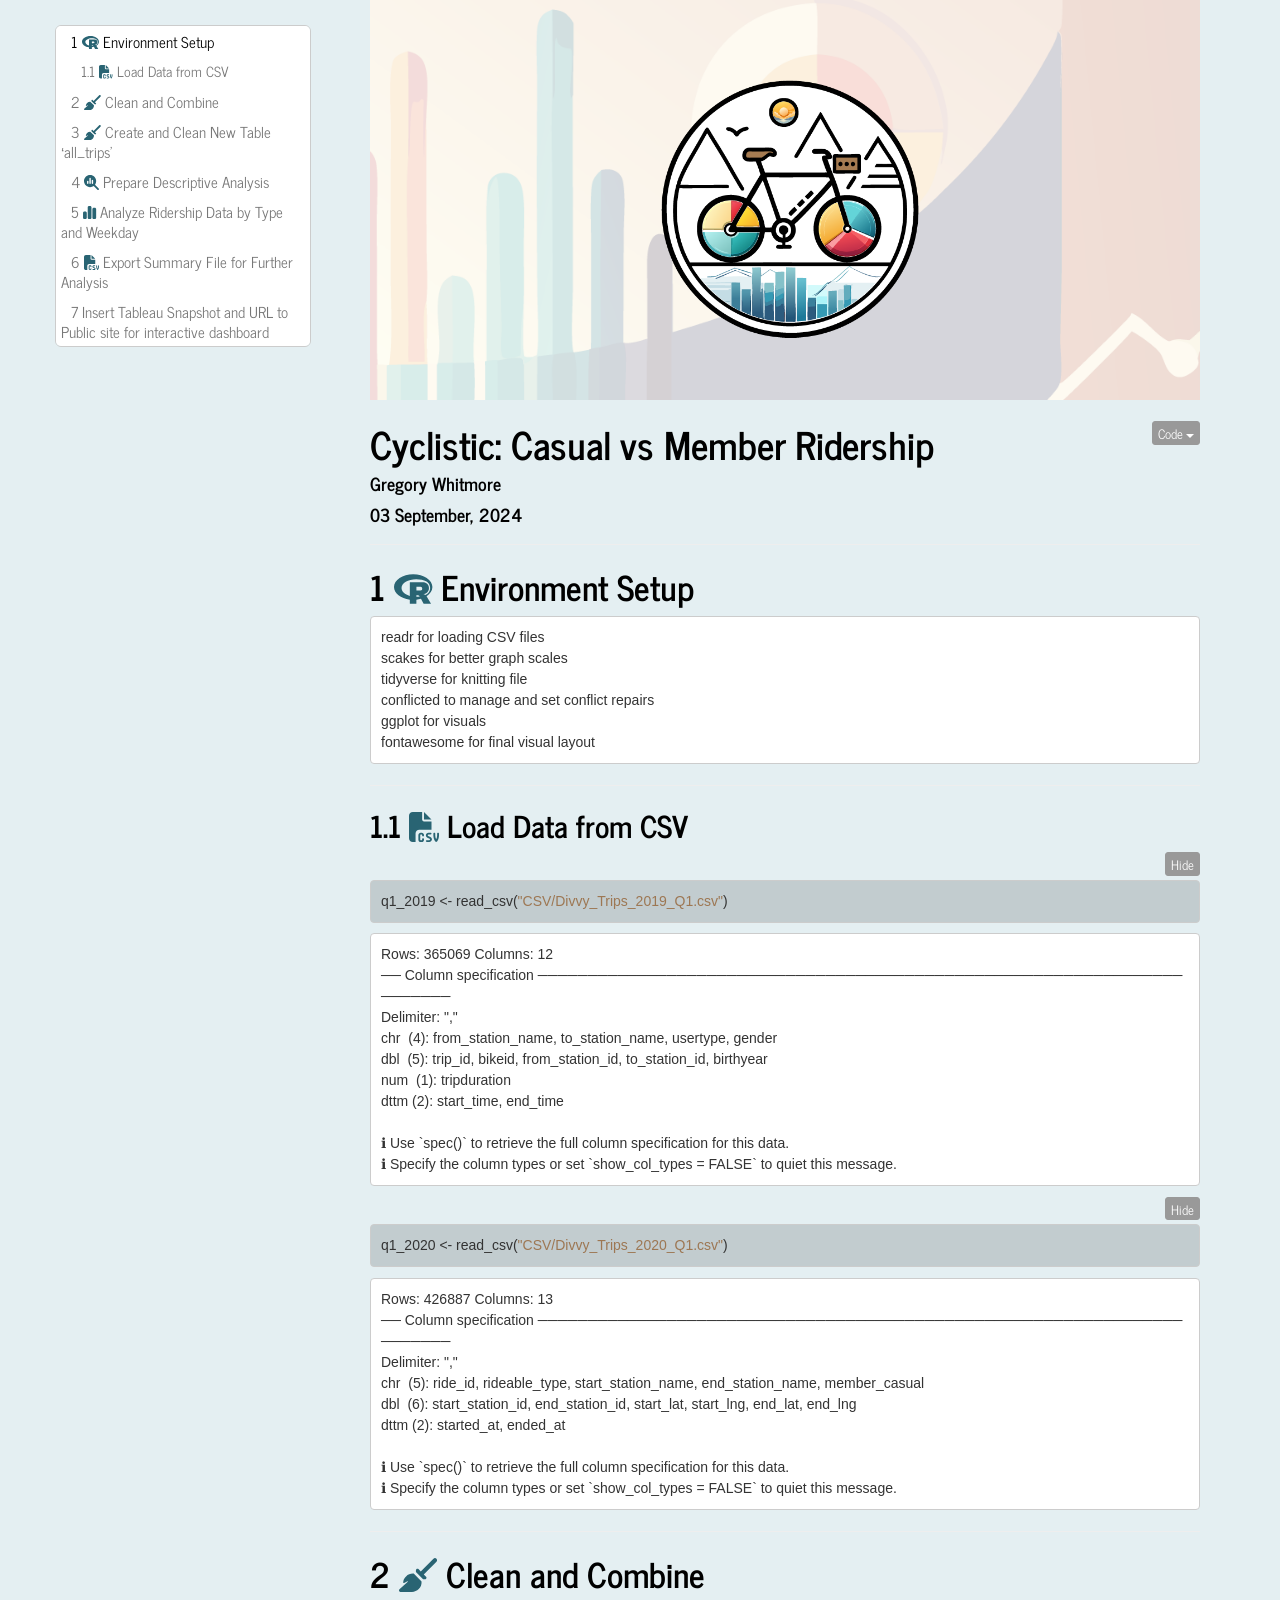
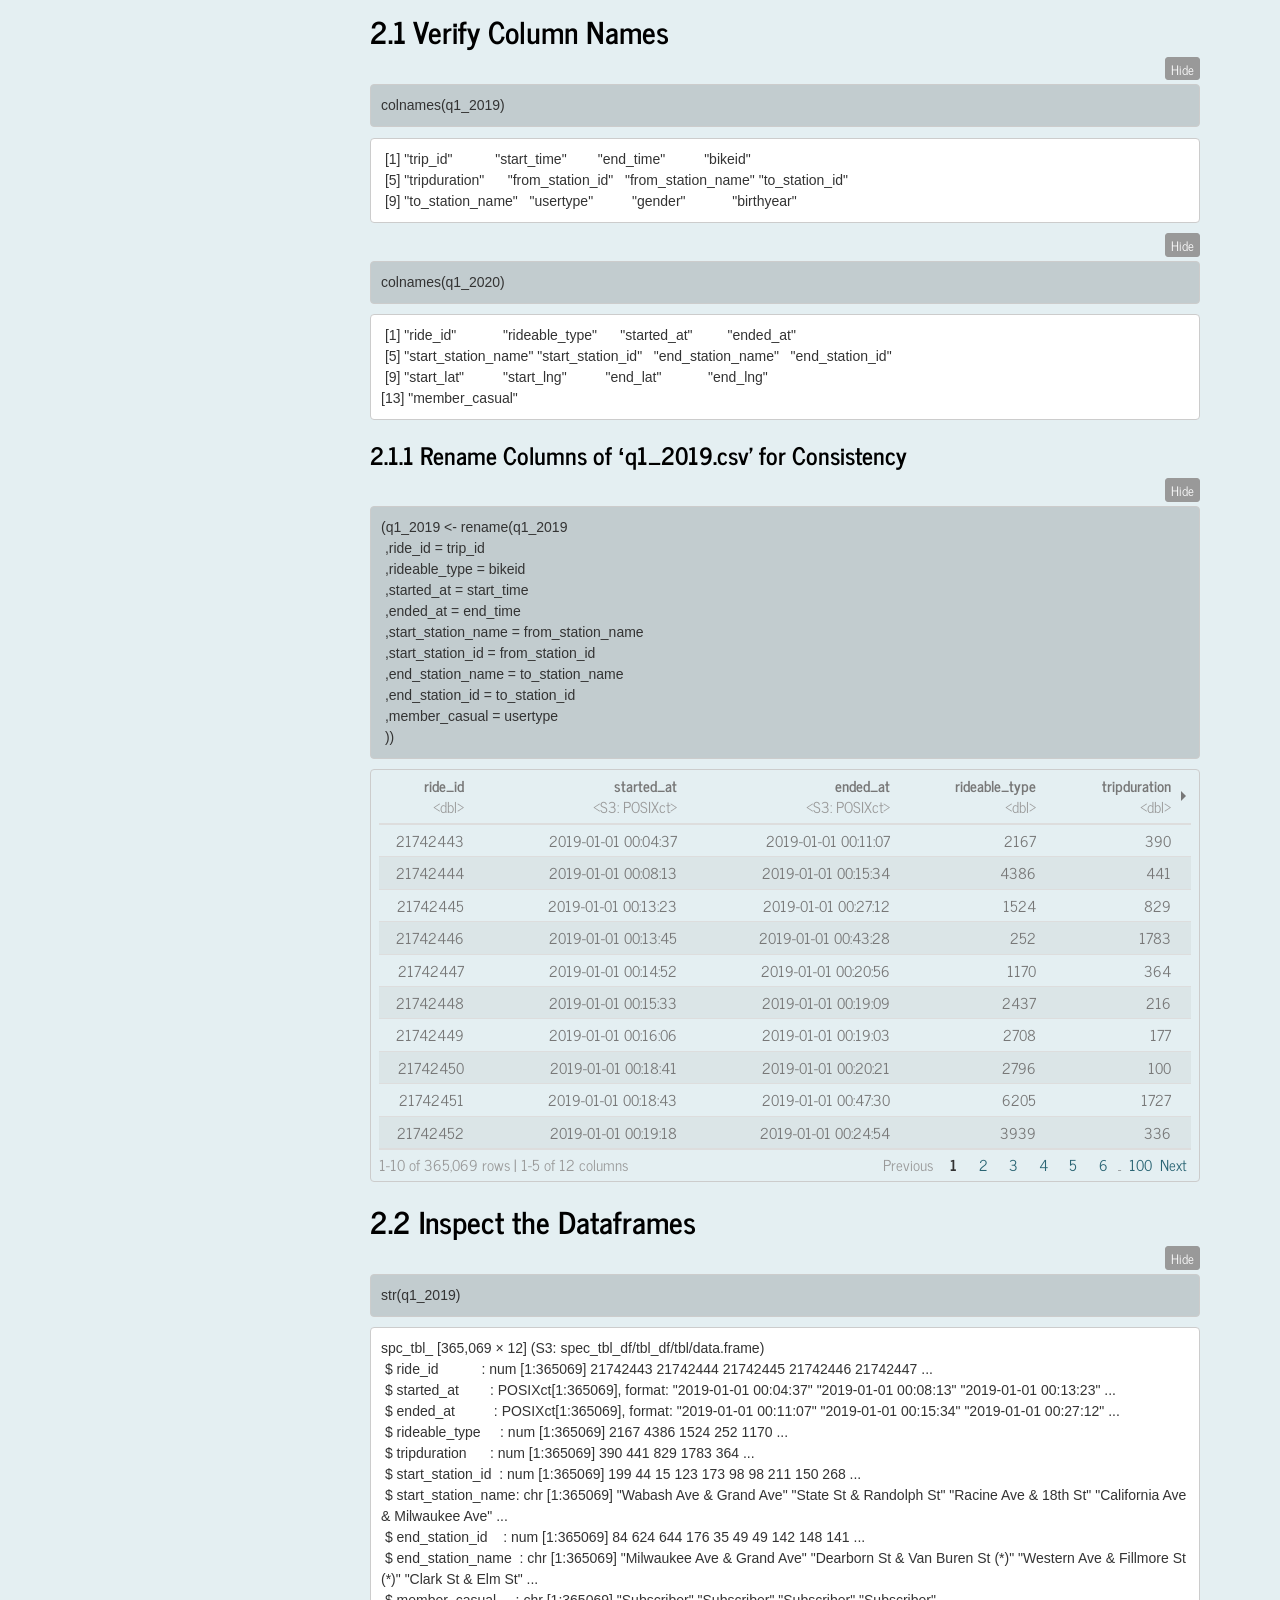
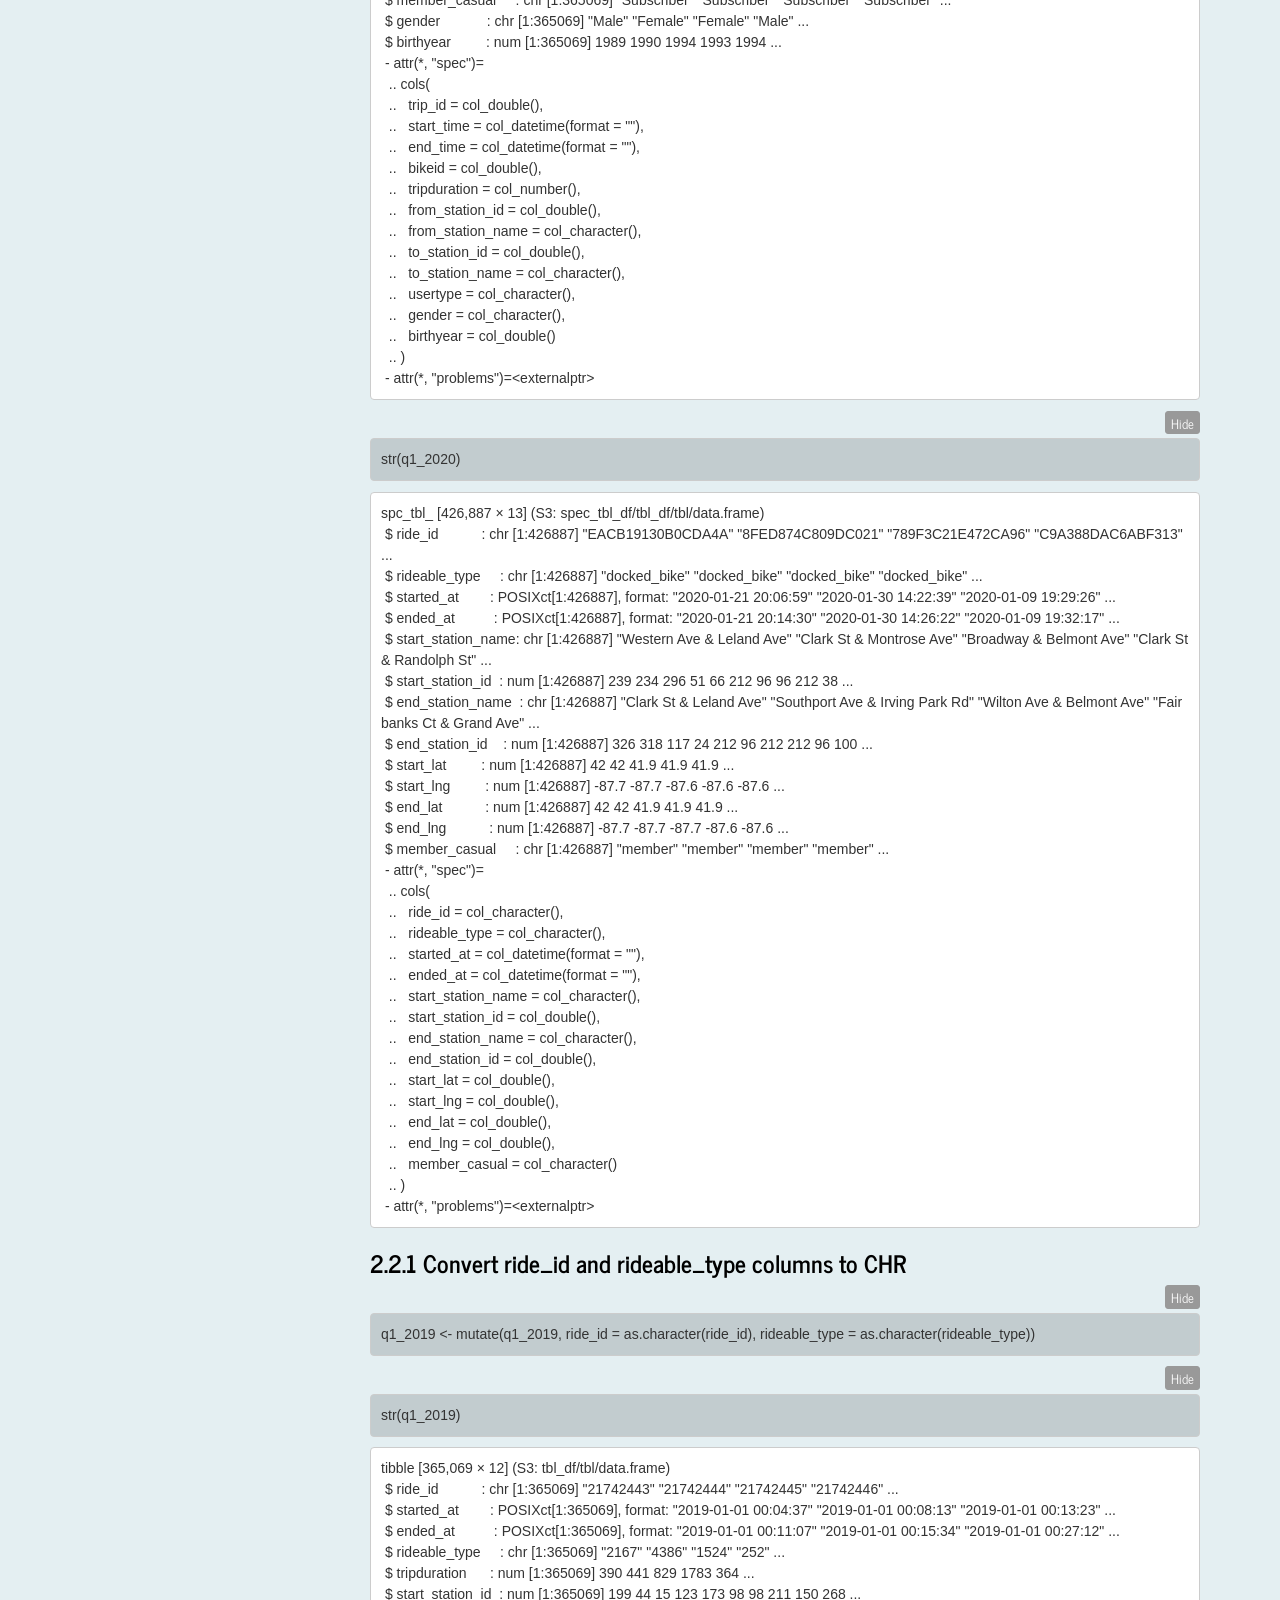
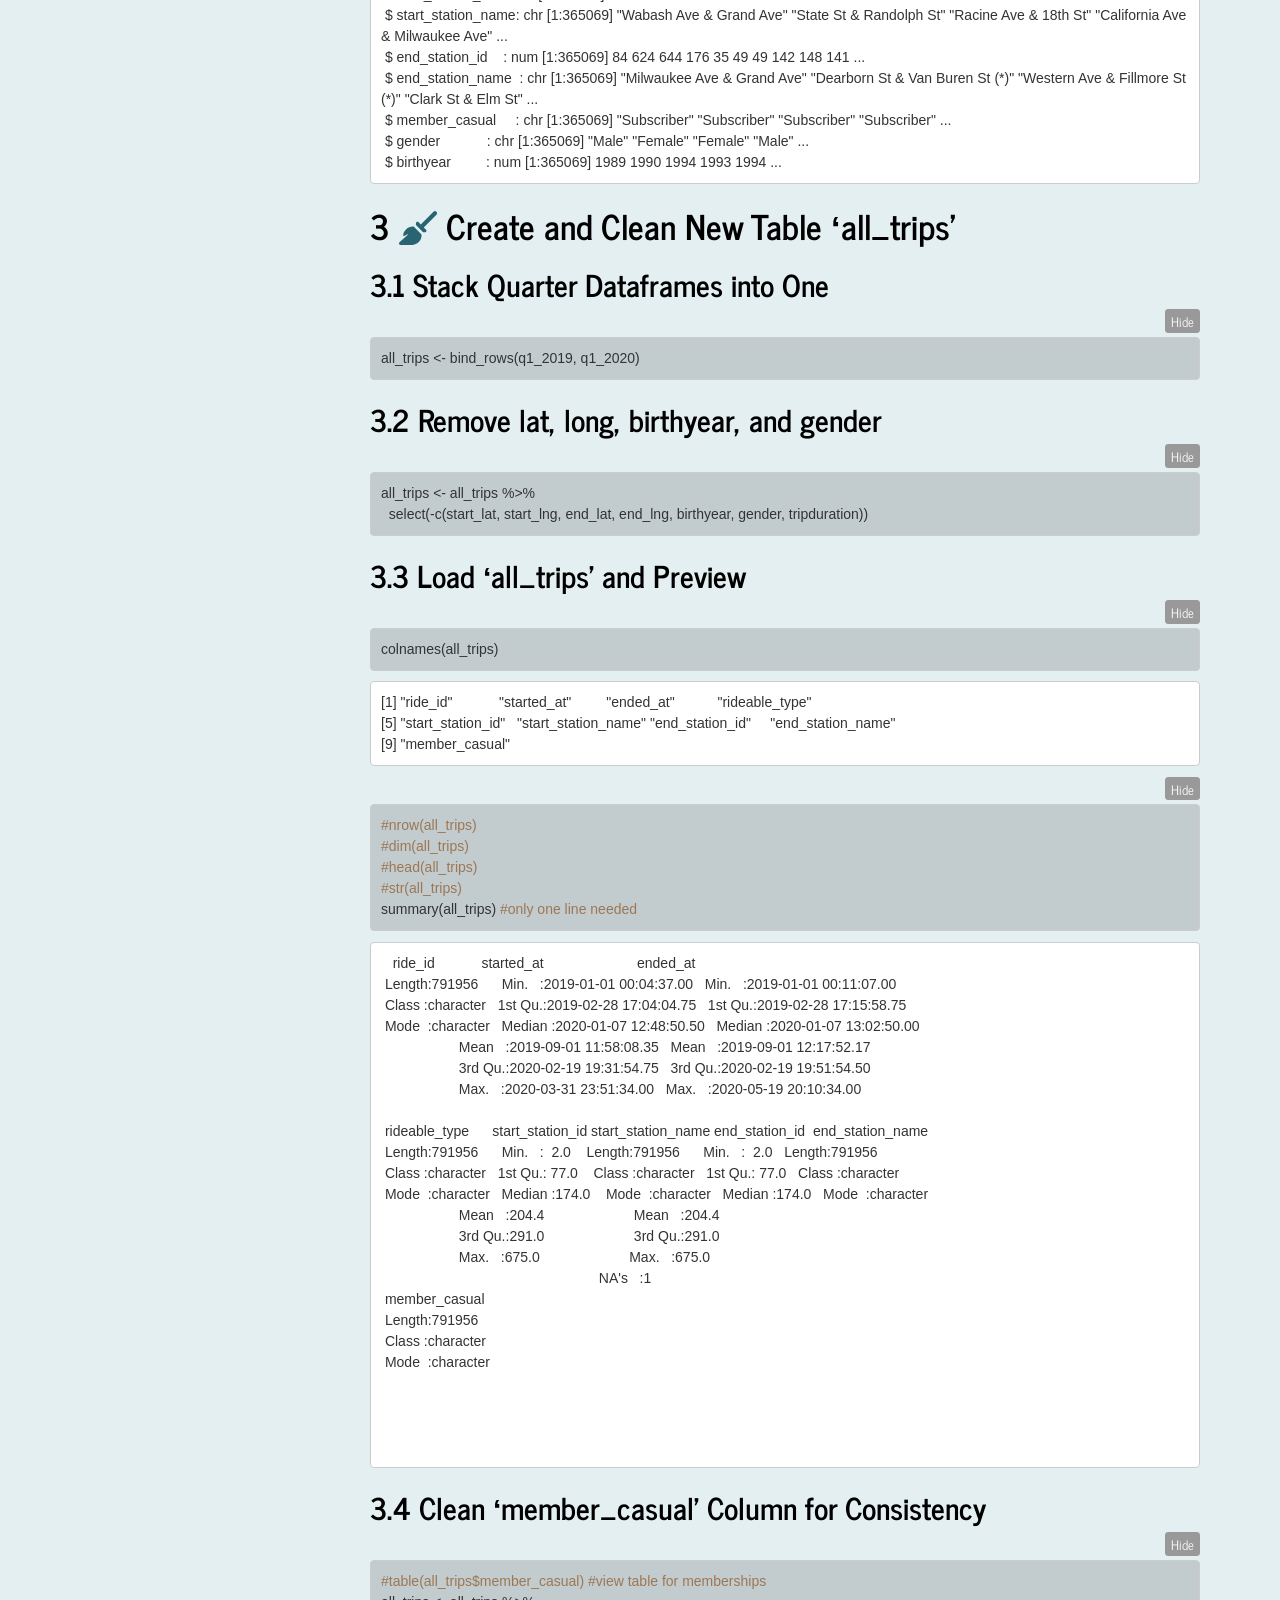
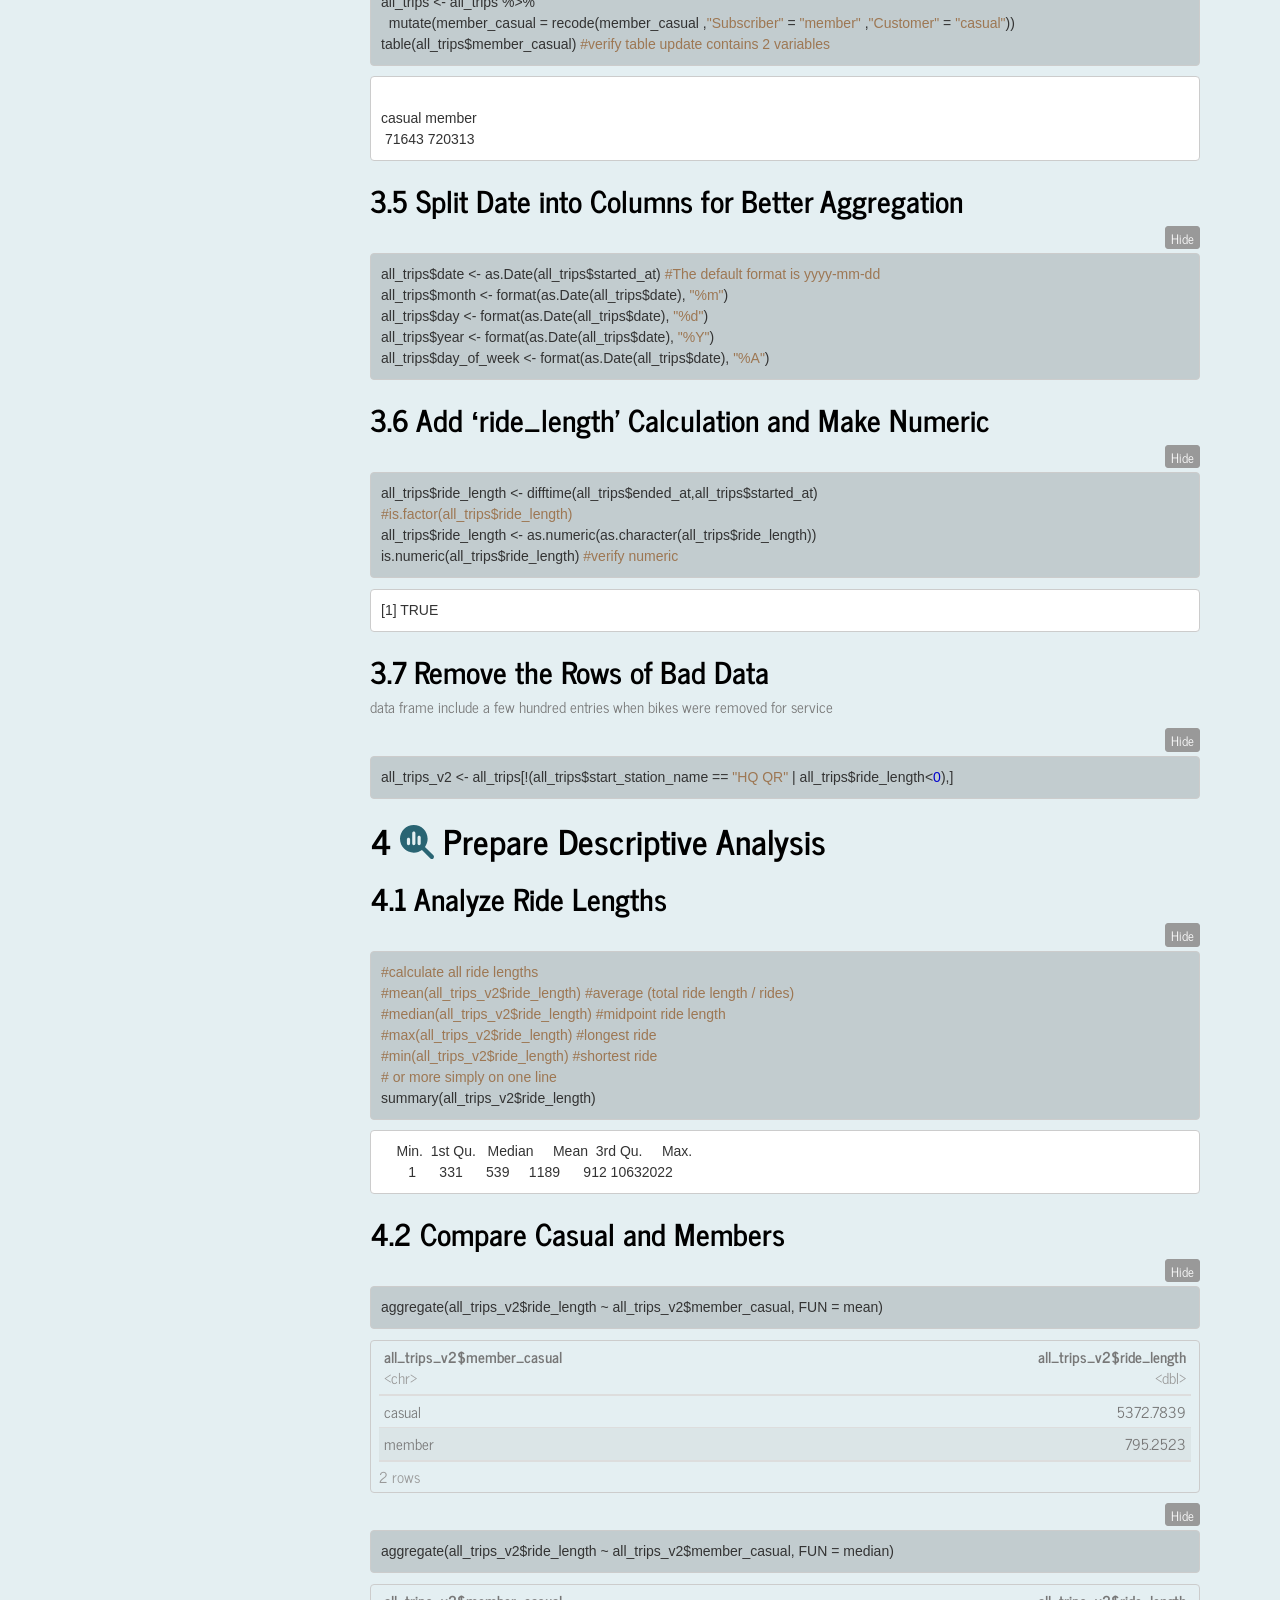
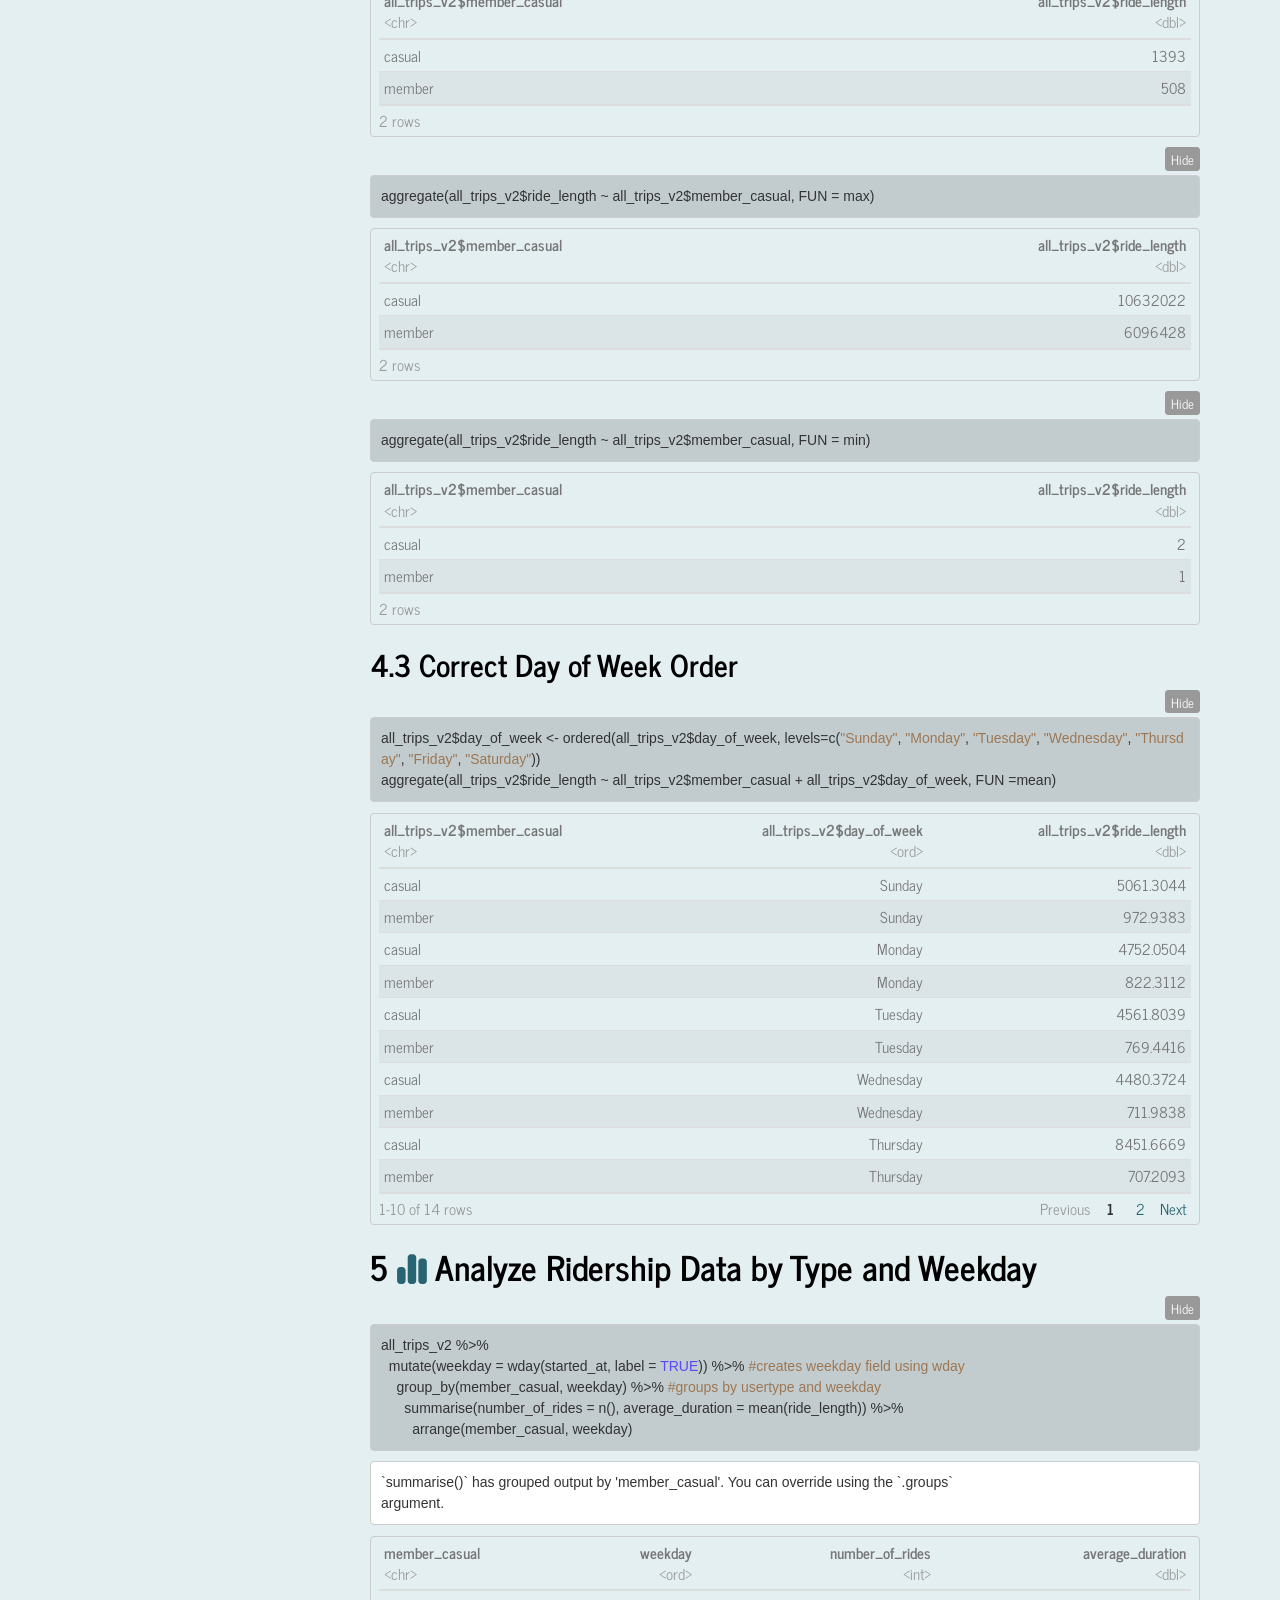
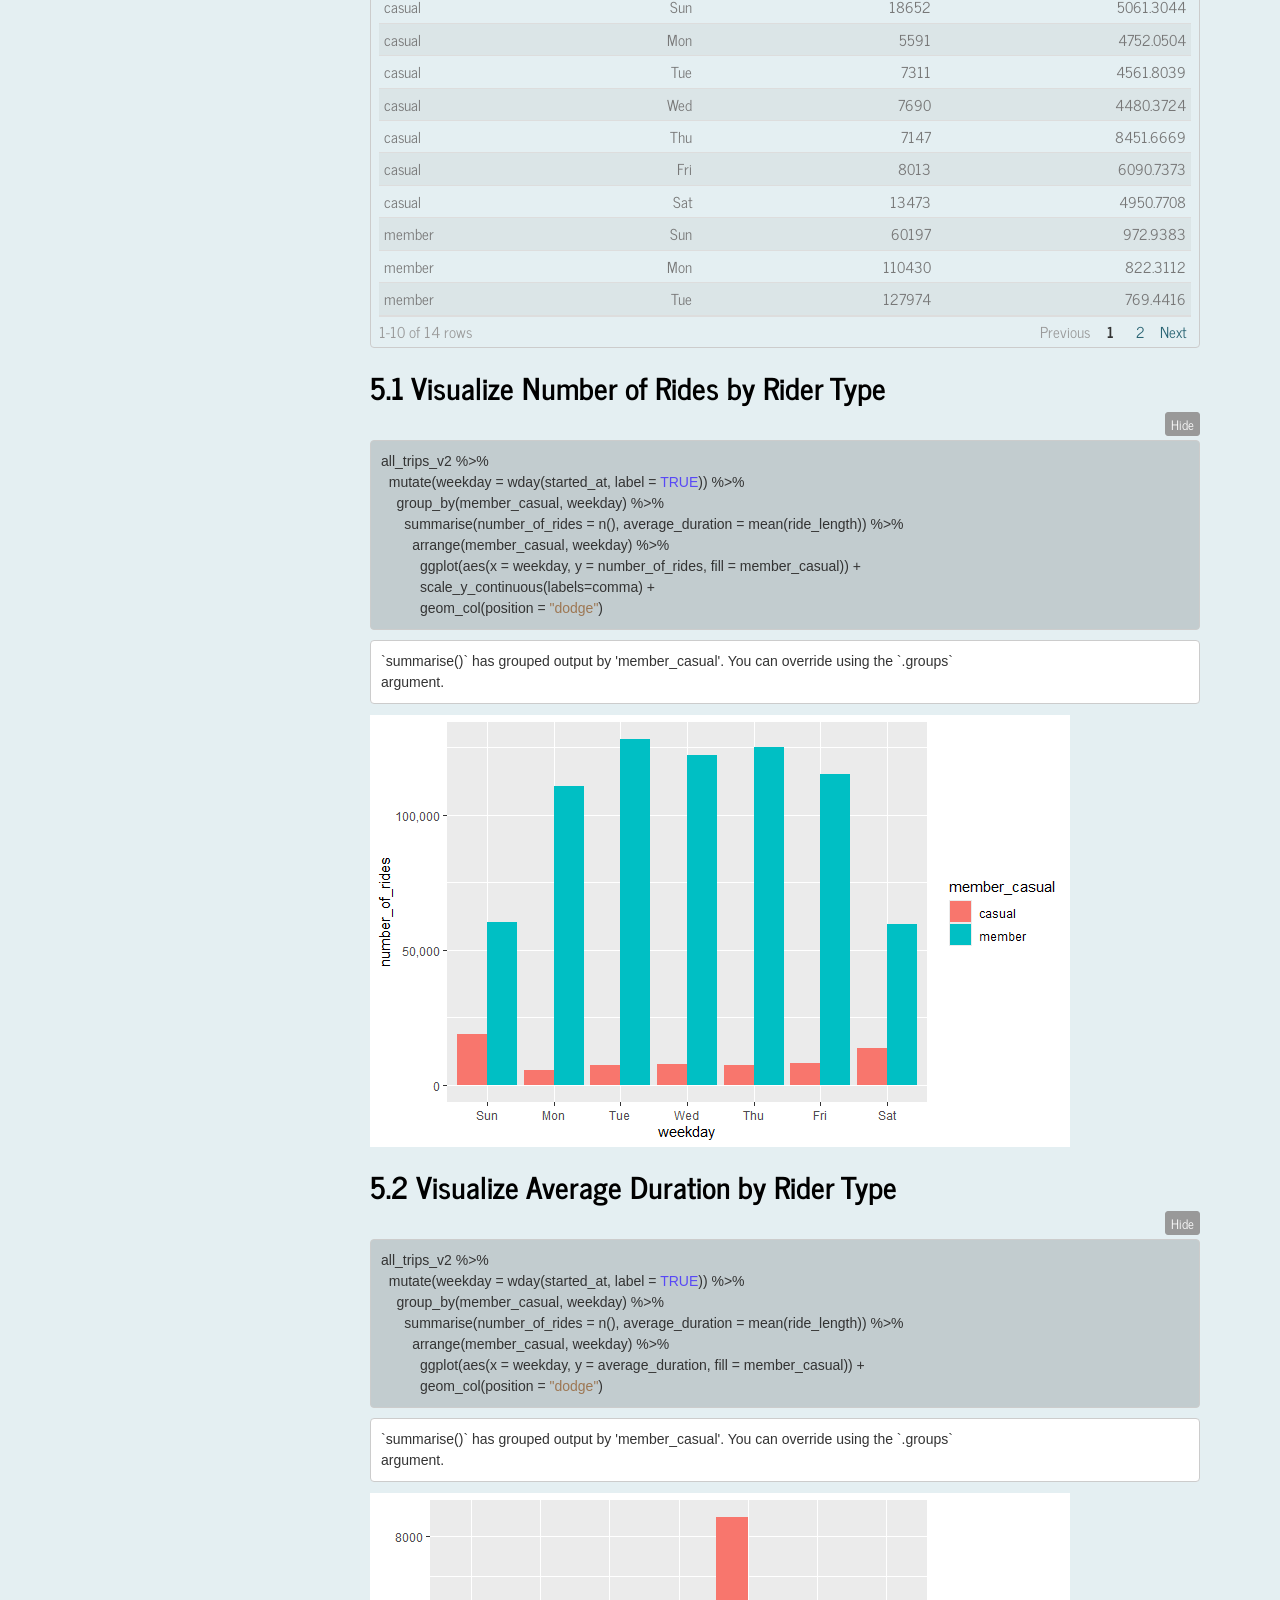
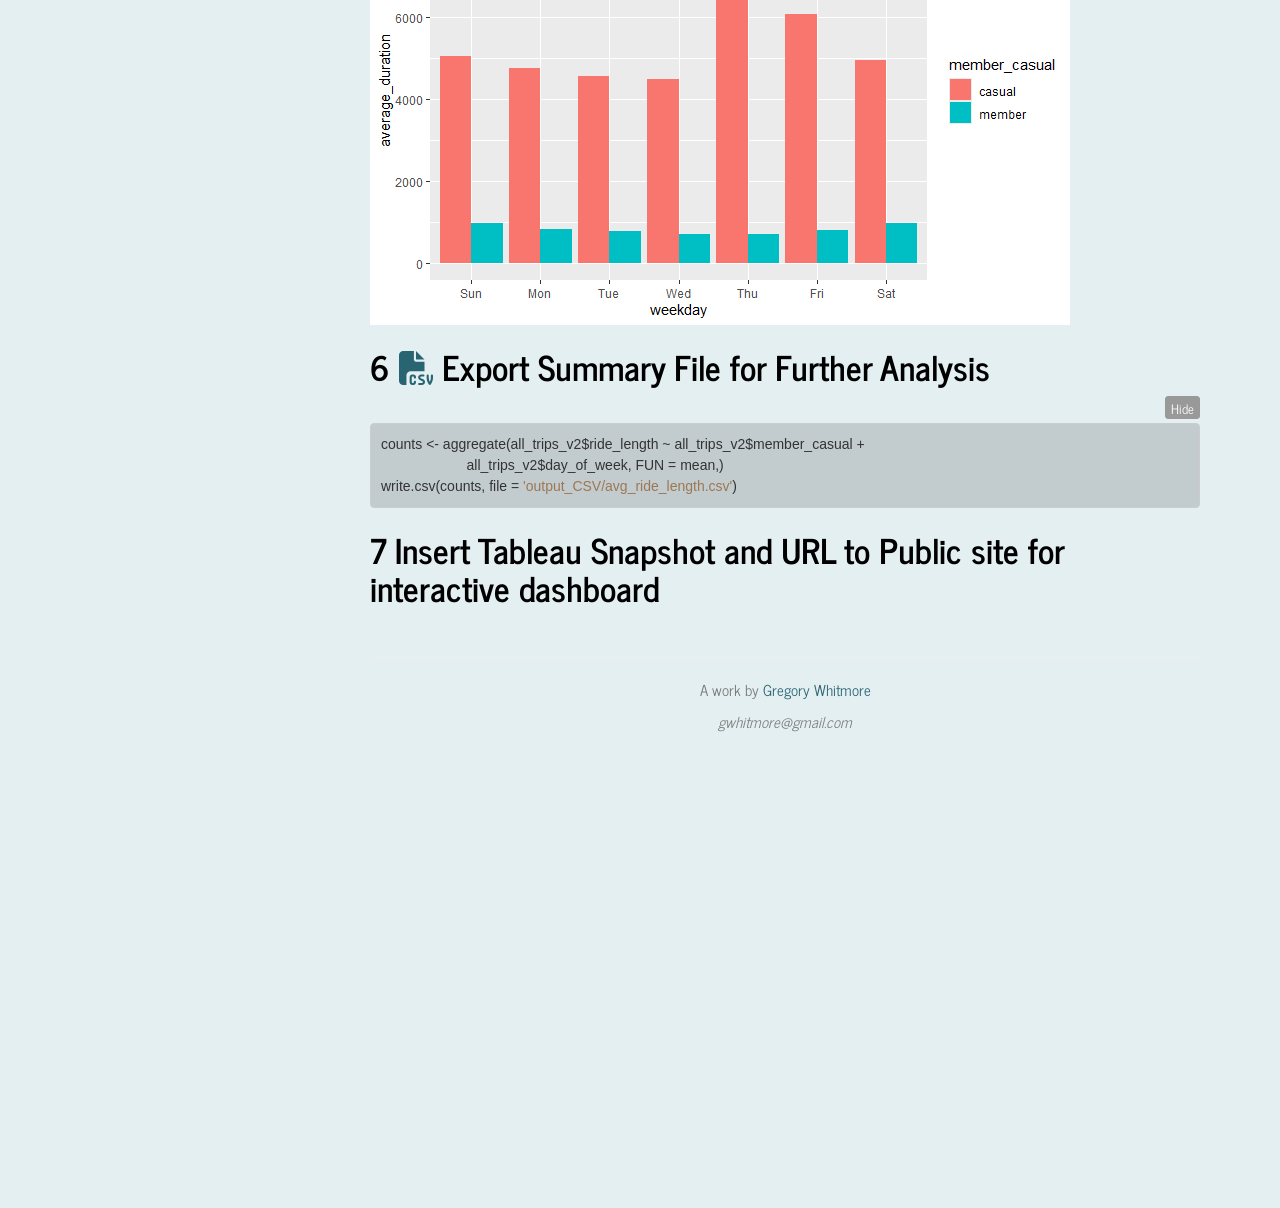
==== index.html @ 2de63d2b "added index" ====
<!DOCTYPE html>

<html>

<head>

<meta charset="utf-8" />
<meta name="generator" content="pandoc" />
<meta http-equiv="X-UA-Compatible" content="IE=EDGE" />


<meta name="author" content="Gregory Whitmore" />


<title>Cyclistic: Casual vs Member Ridership</title>

<script>// Pandoc 2.9 adds attributes on both header and div. We remove the former (to
// be compatible with the behavior of Pandoc < 2.8).
document.addEventListener('DOMContentLoaded', function(e) {
  var hs = document.querySelectorAll("div.section[class*='level'] > :first-child");
  var i, h, a;
  for (i = 0; i < hs.length; i++) {
    h = hs[i];
    if (!/^h[1-6]$/i.test(h.tagName)) continue;  // it should be a header h1-h6
    a = h.attributes;
    while (a.length > 0) h.removeAttribute(a[0].name);
  }
});
</script>
<script>/*! jQuery v3.6.0 | (c) OpenJS Foundation and other contributors | jquery.org/license */
!function(e,t){"use strict";"object"==typeof module&&"object"==typeof module.exports?module.exports=e.document?t(e,!0):function(e){if(!e.document)throw new Error("jQuery requires a window with a document");return t(e)}:t(e)}("undefined"!=typeof window?window:this,function(C,e){"use strict";var t=[],r=Object.getPrototypeOf,s=t.slice,g=t.flat?function(e){return t.flat.call(e)}:function(e){return t.concat.apply([],e)},u=t.push,i=t.indexOf,n={},o=n.toString,v=n.hasOwnProperty,a=v.toString,l=a.call(Object),y={},m=function(e){return"function"==typeof e&&"number"!=typeof e.nodeType&&"function"!=typeof e.item},x=function(e){return null!=e&&e===e.window},E=C.document,c={type:!0,src:!0,nonce:!0,noModule:!0};function b(e,t,n){var r,i,o=(n=n||E).createElement("script");if(o.text=e,t)for(r in c)(i=t[r]||t.getAttribute&&t.getAttribute(r))&&o.setAttribute(r,i);n.head.appendChild(o).parentNode.removeChild(o)}function w(e){return null==e?e+"":"object"==typeof e||"function"==typeof e?n[o.call(e)]||"object":typeof e}var f="3.6.0",S=function(e,t){return new S.fn.init(e,t)};function p(e){var t=!!e&&"length"in e&&e.length,n=w(e);return!m(e)&&!x(e)&&("array"===n||0===t||"number"==typeof t&&0<t&&t-1 in e)}S.fn=S.prototype={jquery:f,constructor:S,length:0,toArray:function(){return s.call(this)},get:function(e){return null==e?s.call(this):e<0?this[e+this.length]:this[e]},pushStack:function(e){var t=S.merge(this.constructor(),e);return t.prevObject=this,t},each:function(e){return S.each(this,e)},map:function(n){return this.pushStack(S.map(this,function(e,t){return n.call(e,t,e)}))},slice:function(){return this.pushStack(s.apply(this,arguments))},first:function(){return this.eq(0)},last:function(){return this.eq(-1)},even:function(){return this.pushStack(S.grep(this,function(e,t){return(t+1)%2}))},odd:function(){return this.pushStack(S.grep(this,function(e,t){return t%2}))},eq:function(e){var t=this.length,n=+e+(e<0?t:0);return this.pushStack(0<=n&&n<t?[this[n]]:[])},end:function(){return this.prevObject||this.constructor()},push:u,sort:t.sort,splice:t.splice},S.extend=S.fn.extend=function(){var e,t,n,r,i,o,a=arguments[0]||{},s=1,u=arguments.length,l=!1;for("boolean"==typeof a&&(l=a,a=arguments[s]||{},s++),"object"==typeof a||m(a)||(a={}),s===u&&(a=this,s--);s<u;s++)if(null!=(e=arguments[s]))for(t in e)r=e[t],"__proto__"!==t&&a!==r&&(l&&r&&(S.isPlainObject(r)||(i=Array.isArray(r)))?(n=a[t],o=i&&!Array.isArray(n)?[]:i||S.isPlainObject(n)?n:{},i=!1,a[t]=S.extend(l,o,r)):void 0!==r&&(a[t]=r));return a},S.extend({expando:"jQuery"+(f+Math.random()).replace(/\D/g,""),isReady:!0,error:function(e){throw new Error(e)},noop:function(){},isPlainObject:function(e){var t,n;return!(!e||"[object Object]"!==o.call(e))&&(!(t=r(e))||"function"==typeof(n=v.call(t,"constructor")&&t.constructor)&&a.call(n)===l)},isEmptyObject:function(e){var t;for(t in e)return!1;return!0},globalEval:function(e,t,n){b(e,{nonce:t&&t.nonce},n)},each:function(e,t){var n,r=0;if(p(e)){for(n=e.length;r<n;r++)if(!1===t.call(e[r],r,e[r]))break}else for(r in e)if(!1===t.call(e[r],r,e[r]))break;return e},makeArray:function(e,t){var n=t||[];return null!=e&&(p(Object(e))?S.merge(n,"string"==typeof e?[e]:e):u.call(n,e)),n},inArray:function(e,t,n){return null==t?-1:i.call(t,e,n)},merge:function(e,t){for(var n=+t.length,r=0,i=e.length;r<n;r++)e[i++]=t[r];return e.length=i,e},grep:function(e,t,n){for(var r=[],i=0,o=e.length,a=!n;i<o;i++)!t(e[i],i)!==a&&r.push(e[i]);return r},map:function(e,t,n){var r,i,o=0,a=[];if(p(e))for(r=e.length;o<r;o++)null!=(i=t(e[o],o,n))&&a.push(i);else for(o in e)null!=(i=t(e[o],o,n))&&a.push(i);return g(a)},guid:1,support:y}),"function"==typeof Symbol&&(S.fn[Symbol.iterator]=t[Symbol.iterator]),S.each("Boolean Number String Function Array Date RegExp Object Error Symbol".split(" "),function(e,t){n["[object "+t+"]"]=t.toLowerCase()});var d=function(n){var e,d,b,o,i,h,f,g,w,u,l,T,C,a,E,v,s,c,y,S="sizzle"+1*new Date,p=n.document,k=0,r=0,m=ue(),x=ue(),A=ue(),N=ue(),j=function(e,t){return e===t&&(l=!0),0},D={}.hasOwnProperty,t=[],q=t.pop,L=t.push,H=t.push,O=t.slice,P=function(e,t){for(var n=0,r=e.length;n<r;n++)if(e[n]===t)return n;return-1},R="checked|selected|async|autofocus|autoplay|controls|defer|disabled|hidden|ismap|loop|multiple|open|readonly|required|scoped",M="[\\x20\\t\\r\\n\\f]",I="(?:\\\\[\\da-fA-F]{1,6}"+M+"?|\\\\[^\\r\\n\\f]|[\\w-]|[^\0-\\x7f])+",W="\\["+M+"*("+I+")(?:"+M+"*([*^$|!~]?=)"+M+"*(?:'((?:\\\\.|[^\\\\'])*)'|\"((?:\\\\.|[^\\\\\"])*)\"|("+I+"))|)"+M+"*\\]",F=":("+I+")(?:\\((('((?:\\\\.|[^\\\\'])*)'|\"((?:\\\\.|[^\\\\\"])*)\")|((?:\\\\.|[^\\\\()[\\]]|"+W+")*)|.*)\\)|)",B=new RegExp(M+"+","g"),$=new RegExp("^"+M+"+|((?:^|[^\\\\])(?:\\\\.)*)"+M+"+$","g"),_=new RegExp("^"+M+"*,"+M+"*"),z=new RegExp("^"+M+"*([>+~]|"+M+")"+M+"*"),U=new RegExp(M+"|>"),X=new RegExp(F),V=new RegExp("^"+I+"$"),G={ID:new RegExp("^#("+I+")"),CLASS:new RegExp("^\\.("+I+")"),TAG:new RegExp("^("+I+"|[*])"),ATTR:new RegExp("^"+W),PSEUDO:new RegExp("^"+F),CHILD:new RegExp("^:(only|first|last|nth|nth-last)-(child|of-type)(?:\\("+M+"*(even|odd|(([+-]|)(\\d*)n|)"+M+"*(?:([+-]|)"+M+"*(\\d+)|))"+M+"*\\)|)","i"),bool:new RegExp("^(?:"+R+")$","i"),needsContext:new RegExp("^"+M+"*[>+~]|:(even|odd|eq|gt|lt|nth|first|last)(?:\\("+M+"*((?:-\\d)?\\d*)"+M+"*\\)|)(?=[^-]|$)","i")},Y=/HTML$/i,Q=/^(?:input|select|textarea|button)$/i,J=/^h\d$/i,K=/^[^{]+\{\s*\[native \w/,Z=/^(?:#([\w-]+)|(\w+)|\.([\w-]+))$/,ee=/[+~]/,te=new RegExp("\\\\[\\da-fA-F]{1,6}"+M+"?|\\\\([^\\r\\n\\f])","g"),ne=function(e,t){var n="0x"+e.slice(1)-65536;return t||(n<0?String.fromCharCode(n+65536):String.fromCharCode(n>>10|55296,1023&n|56320))},re=/([\0-\x1f\x7f]|^-?\d)|^-$|[^\0-\x1f\x7f-\uFFFF\w-]/g,ie=function(e,t){return t?"\0"===e?"\ufffd":e.slice(0,-1)+"\\"+e.charCodeAt(e.length-1).toString(16)+" ":"\\"+e},oe=function(){T()},ae=be(function(e){return!0===e.disabled&&"fieldset"===e.nodeName.toLowerCase()},{dir:"parentNode",next:"legend"});try{H.apply(t=O.call(p.childNodes),p.childNodes),t[p.childNodes.length].nodeType}catch(e){H={apply:t.length?function(e,t){L.apply(e,O.call(t))}:function(e,t){var n=e.length,r=0;while(e[n++]=t[r++]);e.length=n-1}}}function se(t,e,n,r){var i,o,a,s,u,l,c,f=e&&e.ownerDocument,p=e?e.nodeType:9;if(n=n||[],"string"!=typeof t||!t||1!==p&&9!==p&&11!==p)return n;if(!r&&(T(e),e=e||C,E)){if(11!==p&&(u=Z.exec(t)))if(i=u[1]){if(9===p){if(!(a=e.getElementById(i)))return n;if(a.id===i)return n.push(a),n}else if(f&&(a=f.getElementById(i))&&y(e,a)&&a.id===i)return n.push(a),n}else{if(u[2])return H.apply(n,e.getElementsByTagName(t)),n;if((i=u[3])&&d.getElementsByClassName&&e.getElementsByClassName)return H.apply(n,e.getElementsByClassName(i)),n}if(d.qsa&&!N[t+" "]&&(!v||!v.test(t))&&(1!==p||"object"!==e.nodeName.toLowerCase())){if(c=t,f=e,1===p&&(U.test(t)||z.test(t))){(f=ee.test(t)&&ye(e.parentNode)||e)===e&&d.scope||((s=e.getAttribute("id"))?s=s.replace(re,ie):e.setAttribute("id",s=S)),o=(l=h(t)).length;while(o--)l[o]=(s?"#"+s:":scope")+" "+xe(l[o]);c=l.join(",")}try{return H.apply(n,f.querySelectorAll(c)),n}catch(e){N(t,!0)}finally{s===S&&e.removeAttribute("id")}}}return g(t.replace($,"$1"),e,n,r)}function ue(){var r=[];return function e(t,n){return r.push(t+" ")>b.cacheLength&&delete e[r.shift()],e[t+" "]=n}}function le(e){return e[S]=!0,e}function ce(e){var t=C.createElement("fieldset");try{return!!e(t)}catch(e){return!1}finally{t.parentNode&&t.parentNode.removeChild(t),t=null}}function fe(e,t){var n=e.split("|"),r=n.length;while(r--)b.attrHandle[n[r]]=t}function pe(e,t){var n=t&&e,r=n&&1===e.nodeType&&1===t.nodeType&&e.sourceIndex-t.sourceIndex;if(r)return r;if(n)while(n=n.nextSibling)if(n===t)return-1;return e?1:-1}function de(t){return function(e){return"input"===e.nodeName.toLowerCase()&&e.type===t}}function he(n){return function(e){var t=e.nodeName.toLowerCase();return("input"===t||"button"===t)&&e.type===n}}function ge(t){return function(e){return"form"in e?e.parentNode&&!1===e.disabled?"label"in e?"label"in e.parentNode?e.parentNode.disabled===t:e.disabled===t:e.isDisabled===t||e.isDisabled!==!t&&ae(e)===t:e.disabled===t:"label"in e&&e.disabled===t}}function ve(a){return le(function(o){return o=+o,le(function(e,t){var n,r=a([],e.length,o),i=r.length;while(i--)e[n=r[i]]&&(e[n]=!(t[n]=e[n]))})})}function ye(e){return e&&"undefined"!=typeof e.getElementsByTagName&&e}for(e in d=se.support={},i=se.isXML=function(e){var t=e&&e.namespaceURI,n=e&&(e.ownerDocument||e).documentElement;return!Y.test(t||n&&n.nodeName||"HTML")},T=se.setDocument=function(e){var t,n,r=e?e.ownerDocument||e:p;return r!=C&&9===r.nodeType&&r.documentElement&&(a=(C=r).documentElement,E=!i(C),p!=C&&(n=C.defaultView)&&n.top!==n&&(n.addEventListener?n.addEventListener("unload",oe,!1):n.attachEvent&&n.attachEvent("onunload",oe)),d.scope=ce(function(e){return a.appendChild(e).appendChild(C.createElement("div")),"undefined"!=typeof e.querySelectorAll&&!e.querySelectorAll(":scope fieldset div").length}),d.attributes=ce(function(e){return e.className="i",!e.getAttribute("className")}),d.getElementsByTagName=ce(function(e){return e.appendChild(C.createComment("")),!e.getElementsByTagName("*").length}),d.getElementsByClassName=K.test(C.getElementsByClassName),d.getById=ce(function(e){return a.appendChild(e).id=S,!C.getElementsByName||!C.getElementsByName(S).length}),d.getById?(b.filter.ID=function(e){var t=e.replace(te,ne);return function(e){return e.getAttribute("id")===t}},b.find.ID=function(e,t){if("undefined"!=typeof t.getElementById&&E){var n=t.getElementById(e);return n?[n]:[]}}):(b.filter.ID=function(e){var n=e.replace(te,ne);return function(e){var t="undefined"!=typeof e.getAttributeNode&&e.getAttributeNode("id");return t&&t.value===n}},b.find.ID=function(e,t){if("undefined"!=typeof t.getElementById&&E){var n,r,i,o=t.getElementById(e);if(o){if((n=o.getAttributeNode("id"))&&n.value===e)return[o];i=t.getElementsByName(e),r=0;while(o=i[r++])if((n=o.getAttributeNode("id"))&&n.value===e)return[o]}return[]}}),b.find.TAG=d.getElementsByTagName?function(e,t){return"undefined"!=typeof t.getElementsByTagName?t.getElementsByTagName(e):d.qsa?t.querySelectorAll(e):void 0}:function(e,t){var n,r=[],i=0,o=t.getElementsByTagName(e);if("*"===e){while(n=o[i++])1===n.nodeType&&r.push(n);return r}return o},b.find.CLASS=d.getElementsByClassName&&function(e,t){if("undefined"!=typeof t.getElementsByClassName&&E)return t.getElementsByClassName(e)},s=[],v=[],(d.qsa=K.test(C.querySelectorAll))&&(ce(function(e){var t;a.appendChild(e).innerHTML="<a id='"+S+"'></a><select id='"+S+"-\r\\' msallowcapture=''><option selected=''></option></select>",e.querySelectorAll("[msallowcapture^='']").length&&v.push("[*^$]="+M+"*(?:''|\"\")"),e.querySelectorAll("[selected]").length||v.push("\\["+M+"*(?:value|"+R+")"),e.querySelectorAll("[id~="+S+"-]").length||v.push("~="),(t=C.createElement("input")).setAttribute("name",""),e.appendChild(t),e.querySelectorAll("[name='']").length||v.push("\\["+M+"*name"+M+"*="+M+"*(?:''|\"\")"),e.querySelectorAll(":checked").length||v.push(":checked"),e.querySelectorAll("a#"+S+"+*").length||v.push(".#.+[+~]"),e.querySelectorAll("\\\f"),v.push("[\\r\\n\\f]")}),ce(function(e){e.innerHTML="<a href='' disabled='disabled'></a><select disabled='disabled'><option/></select>";var t=C.createElement("input");t.setAttribute("type","hidden"),e.appendChild(t).setAttribute("name","D"),e.querySelectorAll("[name=d]").length&&v.push("name"+M+"*[*^$|!~]?="),2!==e.querySelectorAll(":enabled").length&&v.push(":enabled",":disabled"),a.appendChild(e).disabled=!0,2!==e.querySelectorAll(":disabled").length&&v.push(":enabled",":disabled"),e.querySelectorAll("*,:x"),v.push(",.*:")})),(d.matchesSelector=K.test(c=a.matches||a.webkitMatchesSelector||a.mozMatchesSelector||a.oMatchesSelector||a.msMatchesSelector))&&ce(function(e){d.disconnectedMatch=c.call(e,"*"),c.call(e,"[s!='']:x"),s.push("!=",F)}),v=v.length&&new RegExp(v.join("|")),s=s.length&&new RegExp(s.join("|")),t=K.test(a.compareDocumentPosition),y=t||K.test(a.contains)?function(e,t){var n=9===e.nodeType?e.documentElement:e,r=t&&t.parentNode;return e===r||!(!r||1!==r.nodeType||!(n.contains?n.contains(r):e.compareDocumentPosition&&16&e.compareDocumentPosition(r)))}:function(e,t){if(t)while(t=t.parentNode)if(t===e)return!0;return!1},j=t?function(e,t){if(e===t)return l=!0,0;var n=!e.compareDocumentPosition-!t.compareDocumentPosition;return n||(1&(n=(e.ownerDocument||e)==(t.ownerDocument||t)?e.compareDocumentPosition(t):1)||!d.sortDetached&&t.compareDocumentPosition(e)===n?e==C||e.ownerDocument==p&&y(p,e)?-1:t==C||t.ownerDocument==p&&y(p,t)?1:u?P(u,e)-P(u,t):0:4&n?-1:1)}:function(e,t){if(e===t)return l=!0,0;var n,r=0,i=e.parentNode,o=t.parentNode,a=[e],s=[t];if(!i||!o)return e==C?-1:t==C?1:i?-1:o?1:u?P(u,e)-P(u,t):0;if(i===o)return pe(e,t);n=e;while(n=n.parentNode)a.unshift(n);n=t;while(n=n.parentNode)s.unshift(n);while(a[r]===s[r])r++;return r?pe(a[r],s[r]):a[r]==p?-1:s[r]==p?1:0}),C},se.matches=function(e,t){return se(e,null,null,t)},se.matchesSelector=function(e,t){if(T(e),d.matchesSelector&&E&&!N[t+" "]&&(!s||!s.test(t))&&(!v||!v.test(t)))try{var n=c.call(e,t);if(n||d.disconnectedMatch||e.document&&11!==e.document.nodeType)return n}catch(e){N(t,!0)}return 0<se(t,C,null,[e]).length},se.contains=function(e,t){return(e.ownerDocument||e)!=C&&T(e),y(e,t)},se.attr=function(e,t){(e.ownerDocument||e)!=C&&T(e);var n=b.attrHandle[t.toLowerCase()],r=n&&D.call(b.attrHandle,t.toLowerCase())?n(e,t,!E):void 0;return void 0!==r?r:d.attributes||!E?e.getAttribute(t):(r=e.getAttributeNode(t))&&r.specified?r.value:null},se.escape=function(e){return(e+"").replace(re,ie)},se.error=function(e){throw new Error("Syntax error, unrecognized expression: "+e)},se.uniqueSort=function(e){var t,n=[],r=0,i=0;if(l=!d.detectDuplicates,u=!d.sortStable&&e.slice(0),e.sort(j),l){while(t=e[i++])t===e[i]&&(r=n.push(i));while(r--)e.splice(n[r],1)}return u=null,e},o=se.getText=function(e){var t,n="",r=0,i=e.nodeType;if(i){if(1===i||9===i||11===i){if("string"==typeof e.textContent)return e.textContent;for(e=e.firstChild;e;e=e.nextSibling)n+=o(e)}else if(3===i||4===i)return e.nodeValue}else while(t=e[r++])n+=o(t);return n},(b=se.selectors={cacheLength:50,createPseudo:le,match:G,attrHandle:{},find:{},relative:{">":{dir:"parentNode",first:!0}," ":{dir:"parentNode"},"+":{dir:"previousSibling",first:!0},"~":{dir:"previousSibling"}},preFilter:{ATTR:function(e){return e[1]=e[1].replace(te,ne),e[3]=(e[3]||e[4]||e[5]||"").replace(te,ne),"~="===e[2]&&(e[3]=" "+e[3]+" "),e.slice(0,4)},CHILD:function(e){return e[1]=e[1].toLowerCase(),"nth"===e[1].slice(0,3)?(e[3]||se.error(e[0]),e[4]=+(e[4]?e[5]+(e[6]||1):2*("even"===e[3]||"odd"===e[3])),e[5]=+(e[7]+e[8]||"odd"===e[3])):e[3]&&se.error(e[0]),e},PSEUDO:function(e){var t,n=!e[6]&&e[2];return G.CHILD.test(e[0])?null:(e[3]?e[2]=e[4]||e[5]||"":n&&X.test(n)&&(t=h(n,!0))&&(t=n.indexOf(")",n.length-t)-n.length)&&(e[0]=e[0].slice(0,t),e[2]=n.slice(0,t)),e.slice(0,3))}},filter:{TAG:function(e){var t=e.replace(te,ne).toLowerCase();return"*"===e?function(){return!0}:function(e){return e.nodeName&&e.nodeName.toLowerCase()===t}},CLASS:function(e){var t=m[e+" "];return t||(t=new RegExp("(^|"+M+")"+e+"("+M+"|$)"))&&m(e,function(e){return t.test("string"==typeof e.className&&e.className||"undefined"!=typeof e.getAttribute&&e.getAttribute("class")||"")})},ATTR:function(n,r,i){return function(e){var t=se.attr(e,n);return null==t?"!="===r:!r||(t+="","="===r?t===i:"!="===r?t!==i:"^="===r?i&&0===t.indexOf(i):"*="===r?i&&-1<t.indexOf(i):"$="===r?i&&t.slice(-i.length)===i:"~="===r?-1<(" "+t.replace(B," ")+" ").indexOf(i):"|="===r&&(t===i||t.slice(0,i.length+1)===i+"-"))}},CHILD:function(h,e,t,g,v){var y="nth"!==h.slice(0,3),m="last"!==h.slice(-4),x="of-type"===e;return 1===g&&0===v?function(e){return!!e.parentNode}:function(e,t,n){var r,i,o,a,s,u,l=y!==m?"nextSibling":"previousSibling",c=e.parentNode,f=x&&e.nodeName.toLowerCase(),p=!n&&!x,d=!1;if(c){if(y){while(l){a=e;while(a=a[l])if(x?a.nodeName.toLowerCase()===f:1===a.nodeType)return!1;u=l="only"===h&&!u&&"nextSibling"}return!0}if(u=[m?c.firstChild:c.lastChild],m&&p){d=(s=(r=(i=(o=(a=c)[S]||(a[S]={}))[a.uniqueID]||(o[a.uniqueID]={}))[h]||[])[0]===k&&r[1])&&r[2],a=s&&c.childNodes[s];while(a=++s&&a&&a[l]||(d=s=0)||u.pop())if(1===a.nodeType&&++d&&a===e){i[h]=[k,s,d];break}}else if(p&&(d=s=(r=(i=(o=(a=e)[S]||(a[S]={}))[a.uniqueID]||(o[a.uniqueID]={}))[h]||[])[0]===k&&r[1]),!1===d)while(a=++s&&a&&a[l]||(d=s=0)||u.pop())if((x?a.nodeName.toLowerCase()===f:1===a.nodeType)&&++d&&(p&&((i=(o=a[S]||(a[S]={}))[a.uniqueID]||(o[a.uniqueID]={}))[h]=[k,d]),a===e))break;return(d-=v)===g||d%g==0&&0<=d/g}}},PSEUDO:function(e,o){var t,a=b.pseudos[e]||b.setFilters[e.toLowerCase()]||se.error("unsupported pseudo: "+e);return a[S]?a(o):1<a.length?(t=[e,e,"",o],b.setFilters.hasOwnProperty(e.toLowerCase())?le(function(e,t){var n,r=a(e,o),i=r.length;while(i--)e[n=P(e,r[i])]=!(t[n]=r[i])}):function(e){return a(e,0,t)}):a}},pseudos:{not:le(function(e){var r=[],i=[],s=f(e.replace($,"$1"));return s[S]?le(function(e,t,n,r){var i,o=s(e,null,r,[]),a=e.length;while(a--)(i=o[a])&&(e[a]=!(t[a]=i))}):function(e,t,n){return r[0]=e,s(r,null,n,i),r[0]=null,!i.pop()}}),has:le(function(t){return function(e){return 0<se(t,e).length}}),contains:le(function(t){return t=t.replace(te,ne),function(e){return-1<(e.textContent||o(e)).indexOf(t)}}),lang:le(function(n){return V.test(n||"")||se.error("unsupported lang: "+n),n=n.replace(te,ne).toLowerCase(),function(e){var t;do{if(t=E?e.lang:e.getAttribute("xml:lang")||e.getAttribute("lang"))return(t=t.toLowerCase())===n||0===t.indexOf(n+"-")}while((e=e.parentNode)&&1===e.nodeType);return!1}}),target:function(e){var t=n.location&&n.location.hash;return t&&t.slice(1)===e.id},root:function(e){return e===a},focus:function(e){return e===C.activeElement&&(!C.hasFocus||C.hasFocus())&&!!(e.type||e.href||~e.tabIndex)},enabled:ge(!1),disabled:ge(!0),checked:function(e){var t=e.nodeName.toLowerCase();return"input"===t&&!!e.checked||"option"===t&&!!e.selected},selected:function(e){return e.parentNode&&e.parentNode.selectedIndex,!0===e.selected},empty:function(e){for(e=e.firstChild;e;e=e.nextSibling)if(e.nodeType<6)return!1;return!0},parent:function(e){return!b.pseudos.empty(e)},header:function(e){return J.test(e.nodeName)},input:function(e){return Q.test(e.nodeName)},button:function(e){var t=e.nodeName.toLowerCase();return"input"===t&&"button"===e.type||"button"===t},text:function(e){var t;return"input"===e.nodeName.toLowerCase()&&"text"===e.type&&(null==(t=e.getAttribute("type"))||"text"===t.toLowerCase())},first:ve(function(){return[0]}),last:ve(function(e,t){return[t-1]}),eq:ve(function(e,t,n){return[n<0?n+t:n]}),even:ve(function(e,t){for(var n=0;n<t;n+=2)e.push(n);return e}),odd:ve(function(e,t){for(var n=1;n<t;n+=2)e.push(n);return e}),lt:ve(function(e,t,n){for(var r=n<0?n+t:t<n?t:n;0<=--r;)e.push(r);return e}),gt:ve(function(e,t,n){for(var r=n<0?n+t:n;++r<t;)e.push(r);return e})}}).pseudos.nth=b.pseudos.eq,{radio:!0,checkbox:!0,file:!0,password:!0,image:!0})b.pseudos[e]=de(e);for(e in{submit:!0,reset:!0})b.pseudos[e]=he(e);function me(){}function xe(e){for(var t=0,n=e.length,r="";t<n;t++)r+=e[t].value;return r}function be(s,e,t){var u=e.dir,l=e.next,c=l||u,f=t&&"parentNode"===c,p=r++;return e.first?function(e,t,n){while(e=e[u])if(1===e.nodeType||f)return s(e,t,n);return!1}:function(e,t,n){var r,i,o,a=[k,p];if(n){while(e=e[u])if((1===e.nodeType||f)&&s(e,t,n))return!0}else while(e=e[u])if(1===e.nodeType||f)if(i=(o=e[S]||(e[S]={}))[e.uniqueID]||(o[e.uniqueID]={}),l&&l===e.nodeName.toLowerCase())e=e[u]||e;else{if((r=i[c])&&r[0]===k&&r[1]===p)return a[2]=r[2];if((i[c]=a)[2]=s(e,t,n))return!0}return!1}}function we(i){return 1<i.length?function(e,t,n){var r=i.length;while(r--)if(!i[r](e,t,n))return!1;return!0}:i[0]}function Te(e,t,n,r,i){for(var o,a=[],s=0,u=e.length,l=null!=t;s<u;s++)(o=e[s])&&(n&&!n(o,r,i)||(a.push(o),l&&t.push(s)));return a}function Ce(d,h,g,v,y,e){return v&&!v[S]&&(v=Ce(v)),y&&!y[S]&&(y=Ce(y,e)),le(function(e,t,n,r){var i,o,a,s=[],u=[],l=t.length,c=e||function(e,t,n){for(var r=0,i=t.length;r<i;r++)se(e,t[r],n);return n}(h||"*",n.nodeType?[n]:n,[]),f=!d||!e&&h?c:Te(c,s,d,n,r),p=g?y||(e?d:l||v)?[]:t:f;if(g&&g(f,p,n,r),v){i=Te(p,u),v(i,[],n,r),o=i.length;while(o--)(a=i[o])&&(p[u[o]]=!(f[u[o]]=a))}if(e){if(y||d){if(y){i=[],o=p.length;while(o--)(a=p[o])&&i.push(f[o]=a);y(null,p=[],i,r)}o=p.length;while(o--)(a=p[o])&&-1<(i=y?P(e,a):s[o])&&(e[i]=!(t[i]=a))}}else p=Te(p===t?p.splice(l,p.length):p),y?y(null,t,p,r):H.apply(t,p)})}function Ee(e){for(var i,t,n,r=e.length,o=b.relative[e[0].type],a=o||b.relative[" "],s=o?1:0,u=be(function(e){return e===i},a,!0),l=be(function(e){return-1<P(i,e)},a,!0),c=[function(e,t,n){var r=!o&&(n||t!==w)||((i=t).nodeType?u(e,t,n):l(e,t,n));return i=null,r}];s<r;s++)if(t=b.relative[e[s].type])c=[be(we(c),t)];else{if((t=b.filter[e[s].type].apply(null,e[s].matches))[S]){for(n=++s;n<r;n++)if(b.relative[e[n].type])break;return Ce(1<s&&we(c),1<s&&xe(e.slice(0,s-1).concat({value:" "===e[s-2].type?"*":""})).replace($,"$1"),t,s<n&&Ee(e.slice(s,n)),n<r&&Ee(e=e.slice(n)),n<r&&xe(e))}c.push(t)}return we(c)}return me.prototype=b.filters=b.pseudos,b.setFilters=new me,h=se.tokenize=function(e,t){var n,r,i,o,a,s,u,l=x[e+" "];if(l)return t?0:l.slice(0);a=e,s=[],u=b.preFilter;while(a){for(o in n&&!(r=_.exec(a))||(r&&(a=a.slice(r[0].length)||a),s.push(i=[])),n=!1,(r=z.exec(a))&&(n=r.shift(),i.push({value:n,type:r[0].replace($," ")}),a=a.slice(n.length)),b.filter)!(r=G[o].exec(a))||u[o]&&!(r=u[o](r))||(n=r.shift(),i.push({value:n,type:o,matches:r}),a=a.slice(n.length));if(!n)break}return t?a.length:a?se.error(e):x(e,s).slice(0)},f=se.compile=function(e,t){var n,v,y,m,x,r,i=[],o=[],a=A[e+" "];if(!a){t||(t=h(e)),n=t.length;while(n--)(a=Ee(t[n]))[S]?i.push(a):o.push(a);(a=A(e,(v=o,m=0<(y=i).length,x=0<v.length,r=function(e,t,n,r,i){var o,a,s,u=0,l="0",c=e&&[],f=[],p=w,d=e||x&&b.find.TAG("*",i),h=k+=null==p?1:Math.random()||.1,g=d.length;for(i&&(w=t==C||t||i);l!==g&&null!=(o=d[l]);l++){if(x&&o){a=0,t||o.ownerDocument==C||(T(o),n=!E);while(s=v[a++])if(s(o,t||C,n)){r.push(o);break}i&&(k=h)}m&&((o=!s&&o)&&u--,e&&c.push(o))}if(u+=l,m&&l!==u){a=0;while(s=y[a++])s(c,f,t,n);if(e){if(0<u)while(l--)c[l]||f[l]||(f[l]=q.call(r));f=Te(f)}H.apply(r,f),i&&!e&&0<f.length&&1<u+y.length&&se.uniqueSort(r)}return i&&(k=h,w=p),c},m?le(r):r))).selector=e}return a},g=se.select=function(e,t,n,r){var i,o,a,s,u,l="function"==typeof e&&e,c=!r&&h(e=l.selector||e);if(n=n||[],1===c.length){if(2<(o=c[0]=c[0].slice(0)).length&&"ID"===(a=o[0]).type&&9===t.nodeType&&E&&b.relative[o[1].type]){if(!(t=(b.find.ID(a.matches[0].replace(te,ne),t)||[])[0]))return n;l&&(t=t.parentNode),e=e.slice(o.shift().value.length)}i=G.needsContext.test(e)?0:o.length;while(i--){if(a=o[i],b.relative[s=a.type])break;if((u=b.find[s])&&(r=u(a.matches[0].replace(te,ne),ee.test(o[0].type)&&ye(t.parentNode)||t))){if(o.splice(i,1),!(e=r.length&&xe(o)))return H.apply(n,r),n;break}}}return(l||f(e,c))(r,t,!E,n,!t||ee.test(e)&&ye(t.parentNode)||t),n},d.sortStable=S.split("").sort(j).join("")===S,d.detectDuplicates=!!l,T(),d.sortDetached=ce(function(e){return 1&e.compareDocumentPosition(C.createElement("fieldset"))}),ce(function(e){return e.innerHTML="<a href='#'></a>","#"===e.firstChild.getAttribute("href")})||fe("type|href|height|width",function(e,t,n){if(!n)return e.getAttribute(t,"type"===t.toLowerCase()?1:2)}),d.attributes&&ce(function(e){return e.innerHTML="<input/>",e.firstChild.setAttribute("value",""),""===e.firstChild.getAttribute("value")})||fe("value",function(e,t,n){if(!n&&"input"===e.nodeName.toLowerCase())return e.defaultValue}),ce(function(e){return null==e.getAttribute("disabled")})||fe(R,function(e,t,n){var r;if(!n)return!0===e[t]?t.toLowerCase():(r=e.getAttributeNode(t))&&r.specified?r.value:null}),se}(C);S.find=d,S.expr=d.selectors,S.expr[":"]=S.expr.pseudos,S.uniqueSort=S.unique=d.uniqueSort,S.text=d.getText,S.isXMLDoc=d.isXML,S.contains=d.contains,S.escapeSelector=d.escape;var h=function(e,t,n){var r=[],i=void 0!==n;while((e=e[t])&&9!==e.nodeType)if(1===e.nodeType){if(i&&S(e).is(n))break;r.push(e)}return r},T=function(e,t){for(var n=[];e;e=e.nextSibling)1===e.nodeType&&e!==t&&n.push(e);return n},k=S.expr.match.needsContext;function A(e,t){return e.nodeName&&e.nodeName.toLowerCase()===t.toLowerCase()}var N=/^<([a-z][^\/\0>:\x20\t\r\n\f]*)[\x20\t\r\n\f]*\/?>(?:<\/\1>|)$/i;function j(e,n,r){return m(n)?S.grep(e,function(e,t){return!!n.call(e,t,e)!==r}):n.nodeType?S.grep(e,function(e){return e===n!==r}):"string"!=typeof n?S.grep(e,function(e){return-1<i.call(n,e)!==r}):S.filter(n,e,r)}S.filter=function(e,t,n){var r=t[0];return n&&(e=":not("+e+")"),1===t.length&&1===r.nodeType?S.find.matchesSelector(r,e)?[r]:[]:S.find.matches(e,S.grep(t,function(e){return 1===e.nodeType}))},S.fn.extend({find:function(e){var t,n,r=this.length,i=this;if("string"!=typeof e)return this.pushStack(S(e).filter(function(){for(t=0;t<r;t++)if(S.contains(i[t],this))return!0}));for(n=this.pushStack([]),t=0;t<r;t++)S.find(e,i[t],n);return 1<r?S.uniqueSort(n):n},filter:function(e){return this.pushStack(j(this,e||[],!1))},not:function(e){return this.pushStack(j(this,e||[],!0))},is:function(e){return!!j(this,"string"==typeof e&&k.test(e)?S(e):e||[],!1).length}});var D,q=/^(?:\s*(<[\w\W]+>)[^>]*|#([\w-]+))$/;(S.fn.init=function(e,t,n){var r,i;if(!e)return this;if(n=n||D,"string"==typeof e){if(!(r="<"===e[0]&&">"===e[e.length-1]&&3<=e.length?[null,e,null]:q.exec(e))||!r[1]&&t)return!t||t.jquery?(t||n).find(e):this.constructor(t).find(e);if(r[1]){if(t=t instanceof S?t[0]:t,S.merge(this,S.parseHTML(r[1],t&&t.nodeType?t.ownerDocument||t:E,!0)),N.test(r[1])&&S.isPlainObject(t))for(r in t)m(this[r])?this[r](t[r]):this.attr(r,t[r]);return this}return(i=E.getElementById(r[2]))&&(this[0]=i,this.length=1),this}return e.nodeType?(this[0]=e,this.length=1,this):m(e)?void 0!==n.ready?n.ready(e):e(S):S.makeArray(e,this)}).prototype=S.fn,D=S(E);var L=/^(?:parents|prev(?:Until|All))/,H={children:!0,contents:!0,next:!0,prev:!0};function O(e,t){while((e=e[t])&&1!==e.nodeType);return e}S.fn.extend({has:function(e){var t=S(e,this),n=t.length;return this.filter(function(){for(var e=0;e<n;e++)if(S.contains(this,t[e]))return!0})},closest:function(e,t){var n,r=0,i=this.length,o=[],a="string"!=typeof e&&S(e);if(!k.test(e))for(;r<i;r++)for(n=this[r];n&&n!==t;n=n.parentNode)if(n.nodeType<11&&(a?-1<a.index(n):1===n.nodeType&&S.find.matchesSelector(n,e))){o.push(n);break}return this.pushStack(1<o.length?S.uniqueSort(o):o)},index:function(e){return e?"string"==typeof e?i.call(S(e),this[0]):i.call(this,e.jquery?e[0]:e):this[0]&&this[0].parentNode?this.first().prevAll().length:-1},add:function(e,t){return this.pushStack(S.uniqueSort(S.merge(this.get(),S(e,t))))},addBack:function(e){return this.add(null==e?this.prevObject:this.prevObject.filter(e))}}),S.each({parent:function(e){var t=e.parentNode;return t&&11!==t.nodeType?t:null},parents:function(e){return h(e,"parentNode")},parentsUntil:function(e,t,n){return h(e,"parentNode",n)},next:function(e){return O(e,"nextSibling")},prev:function(e){return O(e,"previousSibling")},nextAll:function(e){return h(e,"nextSibling")},prevAll:function(e){return h(e,"previousSibling")},nextUntil:function(e,t,n){return h(e,"nextSibling",n)},prevUntil:function(e,t,n){return h(e,"previousSibling",n)},siblings:function(e){return T((e.parentNode||{}).firstChild,e)},children:function(e){return T(e.firstChild)},contents:function(e){return null!=e.contentDocument&&r(e.contentDocument)?e.contentDocument:(A(e,"template")&&(e=e.content||e),S.merge([],e.childNodes))}},function(r,i){S.fn[r]=function(e,t){var n=S.map(this,i,e);return"Until"!==r.slice(-5)&&(t=e),t&&"string"==typeof t&&(n=S.filter(t,n)),1<this.length&&(H[r]||S.uniqueSort(n),L.test(r)&&n.reverse()),this.pushStack(n)}});var P=/[^\x20\t\r\n\f]+/g;function R(e){return e}function M(e){throw e}function I(e,t,n,r){var i;try{e&&m(i=e.promise)?i.call(e).done(t).fail(n):e&&m(i=e.then)?i.call(e,t,n):t.apply(void 0,[e].slice(r))}catch(e){n.apply(void 0,[e])}}S.Callbacks=function(r){var e,n;r="string"==typeof r?(e=r,n={},S.each(e.match(P)||[],function(e,t){n[t]=!0}),n):S.extend({},r);var i,t,o,a,s=[],u=[],l=-1,c=function(){for(a=a||r.once,o=i=!0;u.length;l=-1){t=u.shift();while(++l<s.length)!1===s[l].apply(t[0],t[1])&&r.stopOnFalse&&(l=s.length,t=!1)}r.memory||(t=!1),i=!1,a&&(s=t?[]:"")},f={add:function(){return s&&(t&&!i&&(l=s.length-1,u.push(t)),function n(e){S.each(e,function(e,t){m(t)?r.unique&&f.has(t)||s.push(t):t&&t.length&&"string"!==w(t)&&n(t)})}(arguments),t&&!i&&c()),this},remove:function(){return S.each(arguments,function(e,t){var n;while(-1<(n=S.inArray(t,s,n)))s.splice(n,1),n<=l&&l--}),this},has:function(e){return e?-1<S.inArray(e,s):0<s.length},empty:function(){return s&&(s=[]),this},disable:function(){return a=u=[],s=t="",this},disabled:function(){return!s},lock:function(){return a=u=[],t||i||(s=t=""),this},locked:function(){return!!a},fireWith:function(e,t){return a||(t=[e,(t=t||[]).slice?t.slice():t],u.push(t),i||c()),this},fire:function(){return f.fireWith(this,arguments),this},fired:function(){return!!o}};return f},S.extend({Deferred:function(e){var o=[["notify","progress",S.Callbacks("memory"),S.Callbacks("memory"),2],["resolve","done",S.Callbacks("once memory"),S.Callbacks("once memory"),0,"resolved"],["reject","fail",S.Callbacks("once memory"),S.Callbacks("once memory"),1,"rejected"]],i="pending",a={state:function(){return i},always:function(){return s.done(arguments).fail(arguments),this},"catch":function(e){return a.then(null,e)},pipe:function(){var i=arguments;return S.Deferred(function(r){S.each(o,function(e,t){var n=m(i[t[4]])&&i[t[4]];s[t[1]](function(){var e=n&&n.apply(this,arguments);e&&m(e.promise)?e.promise().progress(r.notify).done(r.resolve).fail(r.reject):r[t[0]+"With"](this,n?[e]:arguments)})}),i=null}).promise()},then:function(t,n,r){var u=0;function l(i,o,a,s){return function(){var n=this,r=arguments,e=function(){var e,t;if(!(i<u)){if((e=a.apply(n,r))===o.promise())throw new TypeError("Thenable self-resolution");t=e&&("object"==typeof e||"function"==typeof e)&&e.then,m(t)?s?t.call(e,l(u,o,R,s),l(u,o,M,s)):(u++,t.call(e,l(u,o,R,s),l(u,o,M,s),l(u,o,R,o.notifyWith))):(a!==R&&(n=void 0,r=[e]),(s||o.resolveWith)(n,r))}},t=s?e:function(){try{e()}catch(e){S.Deferred.exceptionHook&&S.Deferred.exceptionHook(e,t.stackTrace),u<=i+1&&(a!==M&&(n=void 0,r=[e]),o.rejectWith(n,r))}};i?t():(S.Deferred.getStackHook&&(t.stackTrace=S.Deferred.getStackHook()),C.setTimeout(t))}}return S.Deferred(function(e){o[0][3].add(l(0,e,m(r)?r:R,e.notifyWith)),o[1][3].add(l(0,e,m(t)?t:R)),o[2][3].add(l(0,e,m(n)?n:M))}).promise()},promise:function(e){return null!=e?S.extend(e,a):a}},s={};return S.each(o,function(e,t){var n=t[2],r=t[5];a[t[1]]=n.add,r&&n.add(function(){i=r},o[3-e][2].disable,o[3-e][3].disable,o[0][2].lock,o[0][3].lock),n.add(t[3].fire),s[t[0]]=function(){return s[t[0]+"With"](this===s?void 0:this,arguments),this},s[t[0]+"With"]=n.fireWith}),a.promise(s),e&&e.call(s,s),s},when:function(e){var n=arguments.length,t=n,r=Array(t),i=s.call(arguments),o=S.Deferred(),a=function(t){return function(e){r[t]=this,i[t]=1<arguments.length?s.call(arguments):e,--n||o.resolveWith(r,i)}};if(n<=1&&(I(e,o.done(a(t)).resolve,o.reject,!n),"pending"===o.state()||m(i[t]&&i[t].then)))return o.then();while(t--)I(i[t],a(t),o.reject);return o.promise()}});var W=/^(Eval|Internal|Range|Reference|Syntax|Type|URI)Error$/;S.Deferred.exceptionHook=function(e,t){C.console&&C.console.warn&&e&&W.test(e.name)&&C.console.warn("jQuery.Deferred exception: "+e.message,e.stack,t)},S.readyException=function(e){C.setTimeout(function(){throw e})};var F=S.Deferred();function B(){E.removeEventListener("DOMContentLoaded",B),C.removeEventListener("load",B),S.ready()}S.fn.ready=function(e){return F.then(e)["catch"](function(e){S.readyException(e)}),this},S.extend({isReady:!1,readyWait:1,ready:function(e){(!0===e?--S.readyWait:S.isReady)||(S.isReady=!0)!==e&&0<--S.readyWait||F.resolveWith(E,[S])}}),S.ready.then=F.then,"complete"===E.readyState||"loading"!==E.readyState&&!E.documentElement.doScroll?C.setTimeout(S.ready):(E.addEventListener("DOMContentLoaded",B),C.addEventListener("load",B));var $=function(e,t,n,r,i,o,a){var s=0,u=e.length,l=null==n;if("object"===w(n))for(s in i=!0,n)$(e,t,s,n[s],!0,o,a);else if(void 0!==r&&(i=!0,m(r)||(a=!0),l&&(a?(t.call(e,r),t=null):(l=t,t=function(e,t,n){return l.call(S(e),n)})),t))for(;s<u;s++)t(e[s],n,a?r:r.call(e[s],s,t(e[s],n)));return i?e:l?t.call(e):u?t(e[0],n):o},_=/^-ms-/,z=/-([a-z])/g;function U(e,t){return t.toUpperCase()}function X(e){return e.replace(_,"ms-").replace(z,U)}var V=function(e){return 1===e.nodeType||9===e.nodeType||!+e.nodeType};function G(){this.expando=S.expando+G.uid++}G.uid=1,G.prototype={cache:function(e){var t=e[this.expando];return t||(t={},V(e)&&(e.nodeType?e[this.expando]=t:Object.defineProperty(e,this.expando,{value:t,configurable:!0}))),t},set:function(e,t,n){var r,i=this.cache(e);if("string"==typeof t)i[X(t)]=n;else for(r in t)i[X(r)]=t[r];return i},get:function(e,t){return void 0===t?this.cache(e):e[this.expando]&&e[this.expando][X(t)]},access:function(e,t,n){return void 0===t||t&&"string"==typeof t&&void 0===n?this.get(e,t):(this.set(e,t,n),void 0!==n?n:t)},remove:function(e,t){var n,r=e[this.expando];if(void 0!==r){if(void 0!==t){n=(t=Array.isArray(t)?t.map(X):(t=X(t))in r?[t]:t.match(P)||[]).length;while(n--)delete r[t[n]]}(void 0===t||S.isEmptyObject(r))&&(e.nodeType?e[this.expando]=void 0:delete e[this.expando])}},hasData:function(e){var t=e[this.expando];return void 0!==t&&!S.isEmptyObject(t)}};var Y=new G,Q=new G,J=/^(?:\{[\w\W]*\}|\[[\w\W]*\])$/,K=/[A-Z]/g;function Z(e,t,n){var r,i;if(void 0===n&&1===e.nodeType)if(r="data-"+t.replace(K,"-$&").toLowerCase(),"string"==typeof(n=e.getAttribute(r))){try{n="true"===(i=n)||"false"!==i&&("null"===i?null:i===+i+""?+i:J.test(i)?JSON.parse(i):i)}catch(e){}Q.set(e,t,n)}else n=void 0;return n}S.extend({hasData:function(e){return Q.hasData(e)||Y.hasData(e)},data:function(e,t,n){return Q.access(e,t,n)},removeData:function(e,t){Q.remove(e,t)},_data:function(e,t,n){return Y.access(e,t,n)},_removeData:function(e,t){Y.remove(e,t)}}),S.fn.extend({data:function(n,e){var t,r,i,o=this[0],a=o&&o.attributes;if(void 0===n){if(this.length&&(i=Q.get(o),1===o.nodeType&&!Y.get(o,"hasDataAttrs"))){t=a.length;while(t--)a[t]&&0===(r=a[t].name).indexOf("data-")&&(r=X(r.slice(5)),Z(o,r,i[r]));Y.set(o,"hasDataAttrs",!0)}return i}return"object"==typeof n?this.each(function(){Q.set(this,n)}):$(this,function(e){var t;if(o&&void 0===e)return void 0!==(t=Q.get(o,n))?t:void 0!==(t=Z(o,n))?t:void 0;this.each(function(){Q.set(this,n,e)})},null,e,1<arguments.length,null,!0)},removeData:function(e){return this.each(function(){Q.remove(this,e)})}}),S.extend({queue:function(e,t,n){var r;if(e)return t=(t||"fx")+"queue",r=Y.get(e,t),n&&(!r||Array.isArray(n)?r=Y.access(e,t,S.makeArray(n)):r.push(n)),r||[]},dequeue:function(e,t){t=t||"fx";var n=S.queue(e,t),r=n.length,i=n.shift(),o=S._queueHooks(e,t);"inprogress"===i&&(i=n.shift(),r--),i&&("fx"===t&&n.unshift("inprogress"),delete o.stop,i.call(e,function(){S.dequeue(e,t)},o)),!r&&o&&o.empty.fire()},_queueHooks:function(e,t){var n=t+"queueHooks";return Y.get(e,n)||Y.access(e,n,{empty:S.Callbacks("once memory").add(function(){Y.remove(e,[t+"queue",n])})})}}),S.fn.extend({queue:function(t,n){var e=2;return"string"!=typeof t&&(n=t,t="fx",e--),arguments.length<e?S.queue(this[0],t):void 0===n?this:this.each(function(){var e=S.queue(this,t,n);S._queueHooks(this,t),"fx"===t&&"inprogress"!==e[0]&&S.dequeue(this,t)})},dequeue:function(e){return this.each(function(){S.dequeue(this,e)})},clearQueue:function(e){return this.queue(e||"fx",[])},promise:function(e,t){var n,r=1,i=S.Deferred(),o=this,a=this.length,s=function(){--r||i.resolveWith(o,[o])};"string"!=typeof e&&(t=e,e=void 0),e=e||"fx";while(a--)(n=Y.get(o[a],e+"queueHooks"))&&n.empty&&(r++,n.empty.add(s));return s(),i.promise(t)}});var ee=/[+-]?(?:\d*\.|)\d+(?:[eE][+-]?\d+|)/.source,te=new RegExp("^(?:([+-])=|)("+ee+")([a-z%]*)$","i"),ne=["Top","Right","Bottom","Left"],re=E.documentElement,ie=function(e){return S.contains(e.ownerDocument,e)},oe={composed:!0};re.getRootNode&&(ie=function(e){return S.contains(e.ownerDocument,e)||e.getRootNode(oe)===e.ownerDocument});var ae=function(e,t){return"none"===(e=t||e).style.display||""===e.style.display&&ie(e)&&"none"===S.css(e,"display")};function se(e,t,n,r){var i,o,a=20,s=r?function(){return r.cur()}:function(){return S.css(e,t,"")},u=s(),l=n&&n[3]||(S.cssNumber[t]?"":"px"),c=e.nodeType&&(S.cssNumber[t]||"px"!==l&&+u)&&te.exec(S.css(e,t));if(c&&c[3]!==l){u/=2,l=l||c[3],c=+u||1;while(a--)S.style(e,t,c+l),(1-o)*(1-(o=s()/u||.5))<=0&&(a=0),c/=o;c*=2,S.style(e,t,c+l),n=n||[]}return n&&(c=+c||+u||0,i=n[1]?c+(n[1]+1)*n[2]:+n[2],r&&(r.unit=l,r.start=c,r.end=i)),i}var ue={};function le(e,t){for(var n,r,i,o,a,s,u,l=[],c=0,f=e.length;c<f;c++)(r=e[c]).style&&(n=r.style.display,t?("none"===n&&(l[c]=Y.get(r,"display")||null,l[c]||(r.style.display="")),""===r.style.display&&ae(r)&&(l[c]=(u=a=o=void 0,a=(i=r).ownerDocument,s=i.nodeName,(u=ue[s])||(o=a.body.appendChild(a.createElement(s)),u=S.css(o,"display"),o.parentNode.removeChild(o),"none"===u&&(u="block"),ue[s]=u)))):"none"!==n&&(l[c]="none",Y.set(r,"display",n)));for(c=0;c<f;c++)null!=l[c]&&(e[c].style.display=l[c]);return e}S.fn.extend({show:function(){return le(this,!0)},hide:function(){return le(this)},toggle:function(e){return"boolean"==typeof e?e?this.show():this.hide():this.each(function(){ae(this)?S(this).show():S(this).hide()})}});var ce,fe,pe=/^(?:checkbox|radio)$/i,de=/<([a-z][^\/\0>\x20\t\r\n\f]*)/i,he=/^$|^module$|\/(?:java|ecma)script/i;ce=E.createDocumentFragment().appendChild(E.createElement("div")),(fe=E.createElement("input")).setAttribute("type","radio"),fe.setAttribute("checked","checked"),fe.setAttribute("name","t"),ce.appendChild(fe),y.checkClone=ce.cloneNode(!0).cloneNode(!0).lastChild.checked,ce.innerHTML="<textarea>x</textarea>",y.noCloneChecked=!!ce.cloneNode(!0).lastChild.defaultValue,ce.innerHTML="<option></option>",y.option=!!ce.lastChild;var ge={thead:[1,"<table>","</table>"],col:[2,"<table><colgroup>","</colgroup></table>"],tr:[2,"<table><tbody>","</tbody></table>"],td:[3,"<table><tbody><tr>","</tr></tbody></table>"],_default:[0,"",""]};function ve(e,t){var n;return n="undefined"!=typeof e.getElementsByTagName?e.getElementsByTagName(t||"*"):"undefined"!=typeof e.querySelectorAll?e.querySelectorAll(t||"*"):[],void 0===t||t&&A(e,t)?S.merge([e],n):n}function ye(e,t){for(var n=0,r=e.length;n<r;n++)Y.set(e[n],"globalEval",!t||Y.get(t[n],"globalEval"))}ge.tbody=ge.tfoot=ge.colgroup=ge.caption=ge.thead,ge.th=ge.td,y.option||(ge.optgroup=ge.option=[1,"<select multiple='multiple'>","</select>"]);var me=/<|&#?\w+;/;function xe(e,t,n,r,i){for(var o,a,s,u,l,c,f=t.createDocumentFragment(),p=[],d=0,h=e.length;d<h;d++)if((o=e[d])||0===o)if("object"===w(o))S.merge(p,o.nodeType?[o]:o);else if(me.test(o)){a=a||f.appendChild(t.createElement("div")),s=(de.exec(o)||["",""])[1].toLowerCase(),u=ge[s]||ge._default,a.innerHTML=u[1]+S.htmlPrefilter(o)+u[2],c=u[0];while(c--)a=a.lastChild;S.merge(p,a.childNodes),(a=f.firstChild).textContent=""}else p.push(t.createTextNode(o));f.textContent="",d=0;while(o=p[d++])if(r&&-1<S.inArray(o,r))i&&i.push(o);else if(l=ie(o),a=ve(f.appendChild(o),"script"),l&&ye(a),n){c=0;while(o=a[c++])he.test(o.type||"")&&n.push(o)}return f}var be=/^([^.]*)(?:\.(.+)|)/;function we(){return!0}function Te(){return!1}function Ce(e,t){return e===function(){try{return E.activeElement}catch(e){}}()==("focus"===t)}function Ee(e,t,n,r,i,o){var a,s;if("object"==typeof t){for(s in"string"!=typeof n&&(r=r||n,n=void 0),t)Ee(e,s,n,r,t[s],o);return e}if(null==r&&null==i?(i=n,r=n=void 0):null==i&&("string"==typeof n?(i=r,r=void 0):(i=r,r=n,n=void 0)),!1===i)i=Te;else if(!i)return e;return 1===o&&(a=i,(i=function(e){return S().off(e),a.apply(this,arguments)}).guid=a.guid||(a.guid=S.guid++)),e.each(function(){S.event.add(this,t,i,r,n)})}function Se(e,i,o){o?(Y.set(e,i,!1),S.event.add(e,i,{namespace:!1,handler:function(e){var t,n,r=Y.get(this,i);if(1&e.isTrigger&&this[i]){if(r.length)(S.event.special[i]||{}).delegateType&&e.stopPropagation();else if(r=s.call(arguments),Y.set(this,i,r),t=o(this,i),this[i](),r!==(n=Y.get(this,i))||t?Y.set(this,i,!1):n={},r!==n)return e.stopImmediatePropagation(),e.preventDefault(),n&&n.value}else r.length&&(Y.set(this,i,{value:S.event.trigger(S.extend(r[0],S.Event.prototype),r.slice(1),this)}),e.stopImmediatePropagation())}})):void 0===Y.get(e,i)&&S.event.add(e,i,we)}S.event={global:{},add:function(t,e,n,r,i){var o,a,s,u,l,c,f,p,d,h,g,v=Y.get(t);if(V(t)){n.handler&&(n=(o=n).handler,i=o.selector),i&&S.find.matchesSelector(re,i),n.guid||(n.guid=S.guid++),(u=v.events)||(u=v.events=Object.create(null)),(a=v.handle)||(a=v.handle=function(e){return"undefined"!=typeof S&&S.event.triggered!==e.type?S.event.dispatch.apply(t,arguments):void 0}),l=(e=(e||"").match(P)||[""]).length;while(l--)d=g=(s=be.exec(e[l])||[])[1],h=(s[2]||"").split(".").sort(),d&&(f=S.event.special[d]||{},d=(i?f.delegateType:f.bindType)||d,f=S.event.special[d]||{},c=S.extend({type:d,origType:g,data:r,handler:n,guid:n.guid,selector:i,needsContext:i&&S.expr.match.needsContext.test(i),namespace:h.join(".")},o),(p=u[d])||((p=u[d]=[]).delegateCount=0,f.setup&&!1!==f.setup.call(t,r,h,a)||t.addEventListener&&t.addEventListener(d,a)),f.add&&(f.add.call(t,c),c.handler.guid||(c.handler.guid=n.guid)),i?p.splice(p.delegateCount++,0,c):p.push(c),S.event.global[d]=!0)}},remove:function(e,t,n,r,i){var o,a,s,u,l,c,f,p,d,h,g,v=Y.hasData(e)&&Y.get(e);if(v&&(u=v.events)){l=(t=(t||"").match(P)||[""]).length;while(l--)if(d=g=(s=be.exec(t[l])||[])[1],h=(s[2]||"").split(".").sort(),d){f=S.event.special[d]||{},p=u[d=(r?f.delegateType:f.bindType)||d]||[],s=s[2]&&new RegExp("(^|\\.)"+h.join("\\.(?:.*\\.|)")+"(\\.|$)"),a=o=p.length;while(o--)c=p[o],!i&&g!==c.origType||n&&n.guid!==c.guid||s&&!s.test(c.namespace)||r&&r!==c.selector&&("**"!==r||!c.selector)||(p.splice(o,1),c.selector&&p.delegateCount--,f.remove&&f.remove.call(e,c));a&&!p.length&&(f.teardown&&!1!==f.teardown.call(e,h,v.handle)||S.removeEvent(e,d,v.handle),delete u[d])}else for(d in u)S.event.remove(e,d+t[l],n,r,!0);S.isEmptyObject(u)&&Y.remove(e,"handle events")}},dispatch:function(e){var t,n,r,i,o,a,s=new Array(arguments.length),u=S.event.fix(e),l=(Y.get(this,"events")||Object.create(null))[u.type]||[],c=S.event.special[u.type]||{};for(s[0]=u,t=1;t<arguments.length;t++)s[t]=arguments[t];if(u.delegateTarget=this,!c.preDispatch||!1!==c.preDispatch.call(this,u)){a=S.event.handlers.call(this,u,l),t=0;while((i=a[t++])&&!u.isPropagationStopped()){u.currentTarget=i.elem,n=0;while((o=i.handlers[n++])&&!u.isImmediatePropagationStopped())u.rnamespace&&!1!==o.namespace&&!u.rnamespace.test(o.namespace)||(u.handleObj=o,u.data=o.data,void 0!==(r=((S.event.special[o.origType]||{}).handle||o.handler).apply(i.elem,s))&&!1===(u.result=r)&&(u.preventDefault(),u.stopPropagation()))}return c.postDispatch&&c.postDispatch.call(this,u),u.result}},handlers:function(e,t){var n,r,i,o,a,s=[],u=t.delegateCount,l=e.target;if(u&&l.nodeType&&!("click"===e.type&&1<=e.button))for(;l!==this;l=l.parentNode||this)if(1===l.nodeType&&("click"!==e.type||!0!==l.disabled)){for(o=[],a={},n=0;n<u;n++)void 0===a[i=(r=t[n]).selector+" "]&&(a[i]=r.needsContext?-1<S(i,this).index(l):S.find(i,this,null,[l]).length),a[i]&&o.push(r);o.length&&s.push({elem:l,handlers:o})}return l=this,u<t.length&&s.push({elem:l,handlers:t.slice(u)}),s},addProp:function(t,e){Object.defineProperty(S.Event.prototype,t,{enumerable:!0,configurable:!0,get:m(e)?function(){if(this.originalEvent)return e(this.originalEvent)}:function(){if(this.originalEvent)return this.originalEvent[t]},set:function(e){Object.defineProperty(this,t,{enumerable:!0,configurable:!0,writable:!0,value:e})}})},fix:function(e){return e[S.expando]?e:new S.Event(e)},special:{load:{noBubble:!0},click:{setup:function(e){var t=this||e;return pe.test(t.type)&&t.click&&A(t,"input")&&Se(t,"click",we),!1},trigger:function(e){var t=this||e;return pe.test(t.type)&&t.click&&A(t,"input")&&Se(t,"click"),!0},_default:function(e){var t=e.target;return pe.test(t.type)&&t.click&&A(t,"input")&&Y.get(t,"click")||A(t,"a")}},beforeunload:{postDispatch:function(e){void 0!==e.result&&e.originalEvent&&(e.originalEvent.returnValue=e.result)}}}},S.removeEvent=function(e,t,n){e.removeEventListener&&e.removeEventListener(t,n)},S.Event=function(e,t){if(!(this instanceof S.Event))return new S.Event(e,t);e&&e.type?(this.originalEvent=e,this.type=e.type,this.isDefaultPrevented=e.defaultPrevented||void 0===e.defaultPrevented&&!1===e.returnValue?we:Te,this.target=e.target&&3===e.target.nodeType?e.target.parentNode:e.target,this.currentTarget=e.currentTarget,this.relatedTarget=e.relatedTarget):this.type=e,t&&S.extend(this,t),this.timeStamp=e&&e.timeStamp||Date.now(),this[S.expando]=!0},S.Event.prototype={constructor:S.Event,isDefaultPrevented:Te,isPropagationStopped:Te,isImmediatePropagationStopped:Te,isSimulated:!1,preventDefault:function(){var e=this.originalEvent;this.isDefaultPrevented=we,e&&!this.isSimulated&&e.preventDefault()},stopPropagation:function(){var e=this.originalEvent;this.isPropagationStopped=we,e&&!this.isSimulated&&e.stopPropagation()},stopImmediatePropagation:function(){var e=this.originalEvent;this.isImmediatePropagationStopped=we,e&&!this.isSimulated&&e.stopImmediatePropagation(),this.stopPropagation()}},S.each({altKey:!0,bubbles:!0,cancelable:!0,changedTouches:!0,ctrlKey:!0,detail:!0,eventPhase:!0,metaKey:!0,pageX:!0,pageY:!0,shiftKey:!0,view:!0,"char":!0,code:!0,charCode:!0,key:!0,keyCode:!0,button:!0,buttons:!0,clientX:!0,clientY:!0,offsetX:!0,offsetY:!0,pointerId:!0,pointerType:!0,screenX:!0,screenY:!0,targetTouches:!0,toElement:!0,touches:!0,which:!0},S.event.addProp),S.each({focus:"focusin",blur:"focusout"},function(e,t){S.event.special[e]={setup:function(){return Se(this,e,Ce),!1},trigger:function(){return Se(this,e),!0},_default:function(){return!0},delegateType:t}}),S.each({mouseenter:"mouseover",mouseleave:"mouseout",pointerenter:"pointerover",pointerleave:"pointerout"},function(e,i){S.event.special[e]={delegateType:i,bindType:i,handle:function(e){var t,n=e.relatedTarget,r=e.handleObj;return n&&(n===this||S.contains(this,n))||(e.type=r.origType,t=r.handler.apply(this,arguments),e.type=i),t}}}),S.fn.extend({on:function(e,t,n,r){return Ee(this,e,t,n,r)},one:function(e,t,n,r){return Ee(this,e,t,n,r,1)},off:function(e,t,n){var r,i;if(e&&e.preventDefault&&e.handleObj)return r=e.handleObj,S(e.delegateTarget).off(r.namespace?r.origType+"."+r.namespace:r.origType,r.selector,r.handler),this;if("object"==typeof e){for(i in e)this.off(i,t,e[i]);return this}return!1!==t&&"function"!=typeof t||(n=t,t=void 0),!1===n&&(n=Te),this.each(function(){S.event.remove(this,e,n,t)})}});var ke=/<script|<style|<link/i,Ae=/checked\s*(?:[^=]|=\s*.checked.)/i,Ne=/^\s*<!(?:\[CDATA\[|--)|(?:\]\]|--)>\s*$/g;function je(e,t){return A(e,"table")&&A(11!==t.nodeType?t:t.firstChild,"tr")&&S(e).children("tbody")[0]||e}function De(e){return e.type=(null!==e.getAttribute("type"))+"/"+e.type,e}function qe(e){return"true/"===(e.type||"").slice(0,5)?e.type=e.type.slice(5):e.removeAttribute("type"),e}function Le(e,t){var n,r,i,o,a,s;if(1===t.nodeType){if(Y.hasData(e)&&(s=Y.get(e).events))for(i in Y.remove(t,"handle events"),s)for(n=0,r=s[i].length;n<r;n++)S.event.add(t,i,s[i][n]);Q.hasData(e)&&(o=Q.access(e),a=S.extend({},o),Q.set(t,a))}}function He(n,r,i,o){r=g(r);var e,t,a,s,u,l,c=0,f=n.length,p=f-1,d=r[0],h=m(d);if(h||1<f&&"string"==typeof d&&!y.checkClone&&Ae.test(d))return n.each(function(e){var t=n.eq(e);h&&(r[0]=d.call(this,e,t.html())),He(t,r,i,o)});if(f&&(t=(e=xe(r,n[0].ownerDocument,!1,n,o)).firstChild,1===e.childNodes.length&&(e=t),t||o)){for(s=(a=S.map(ve(e,"script"),De)).length;c<f;c++)u=e,c!==p&&(u=S.clone(u,!0,!0),s&&S.merge(a,ve(u,"script"))),i.call(n[c],u,c);if(s)for(l=a[a.length-1].ownerDocument,S.map(a,qe),c=0;c<s;c++)u=a[c],he.test(u.type||"")&&!Y.access(u,"globalEval")&&S.contains(l,u)&&(u.src&&"module"!==(u.type||"").toLowerCase()?S._evalUrl&&!u.noModule&&S._evalUrl(u.src,{nonce:u.nonce||u.getAttribute("nonce")},l):b(u.textContent.replace(Ne,""),u,l))}return n}function Oe(e,t,n){for(var r,i=t?S.filter(t,e):e,o=0;null!=(r=i[o]);o++)n||1!==r.nodeType||S.cleanData(ve(r)),r.parentNode&&(n&&ie(r)&&ye(ve(r,"script")),r.parentNode.removeChild(r));return e}S.extend({htmlPrefilter:function(e){return e},clone:function(e,t,n){var r,i,o,a,s,u,l,c=e.cloneNode(!0),f=ie(e);if(!(y.noCloneChecked||1!==e.nodeType&&11!==e.nodeType||S.isXMLDoc(e)))for(a=ve(c),r=0,i=(o=ve(e)).length;r<i;r++)s=o[r],u=a[r],void 0,"input"===(l=u.nodeName.toLowerCase())&&pe.test(s.type)?u.checked=s.checked:"input"!==l&&"textarea"!==l||(u.defaultValue=s.defaultValue);if(t)if(n)for(o=o||ve(e),a=a||ve(c),r=0,i=o.length;r<i;r++)Le(o[r],a[r]);else Le(e,c);return 0<(a=ve(c,"script")).length&&ye(a,!f&&ve(e,"script")),c},cleanData:function(e){for(var t,n,r,i=S.event.special,o=0;void 0!==(n=e[o]);o++)if(V(n)){if(t=n[Y.expando]){if(t.events)for(r in t.events)i[r]?S.event.remove(n,r):S.removeEvent(n,r,t.handle);n[Y.expando]=void 0}n[Q.expando]&&(n[Q.expando]=void 0)}}}),S.fn.extend({detach:function(e){return Oe(this,e,!0)},remove:function(e){return Oe(this,e)},text:function(e){return $(this,function(e){return void 0===e?S.text(this):this.empty().each(function(){1!==this.nodeType&&11!==this.nodeType&&9!==this.nodeType||(this.textContent=e)})},null,e,arguments.length)},append:function(){return He(this,arguments,function(e){1!==this.nodeType&&11!==this.nodeType&&9!==this.nodeType||je(this,e).appendChild(e)})},prepend:function(){return He(this,arguments,function(e){if(1===this.nodeType||11===this.nodeType||9===this.nodeType){var t=je(this,e);t.insertBefore(e,t.firstChild)}})},before:function(){return He(this,arguments,function(e){this.parentNode&&this.parentNode.insertBefore(e,this)})},after:function(){return He(this,arguments,function(e){this.parentNode&&this.parentNode.insertBefore(e,this.nextSibling)})},empty:function(){for(var e,t=0;null!=(e=this[t]);t++)1===e.nodeType&&(S.cleanData(ve(e,!1)),e.textContent="");return this},clone:function(e,t){return e=null!=e&&e,t=null==t?e:t,this.map(function(){return S.clone(this,e,t)})},html:function(e){return $(this,function(e){var t=this[0]||{},n=0,r=this.length;if(void 0===e&&1===t.nodeType)return t.innerHTML;if("string"==typeof e&&!ke.test(e)&&!ge[(de.exec(e)||["",""])[1].toLowerCase()]){e=S.htmlPrefilter(e);try{for(;n<r;n++)1===(t=this[n]||{}).nodeType&&(S.cleanData(ve(t,!1)),t.innerHTML=e);t=0}catch(e){}}t&&this.empty().append(e)},null,e,arguments.length)},replaceWith:function(){var n=[];return He(this,arguments,function(e){var t=this.parentNode;S.inArray(this,n)<0&&(S.cleanData(ve(this)),t&&t.replaceChild(e,this))},n)}}),S.each({appendTo:"append",prependTo:"prepend",insertBefore:"before",insertAfter:"after",replaceAll:"replaceWith"},function(e,a){S.fn[e]=function(e){for(var t,n=[],r=S(e),i=r.length-1,o=0;o<=i;o++)t=o===i?this:this.clone(!0),S(r[o])[a](t),u.apply(n,t.get());return this.pushStack(n)}});var Pe=new RegExp("^("+ee+")(?!px)[a-z%]+$","i"),Re=function(e){var t=e.ownerDocument.defaultView;return t&&t.opener||(t=C),t.getComputedStyle(e)},Me=function(e,t,n){var r,i,o={};for(i in t)o[i]=e.style[i],e.style[i]=t[i];for(i in r=n.call(e),t)e.style[i]=o[i];return r},Ie=new RegExp(ne.join("|"),"i");function We(e,t,n){var r,i,o,a,s=e.style;return(n=n||Re(e))&&(""!==(a=n.getPropertyValue(t)||n[t])||ie(e)||(a=S.style(e,t)),!y.pixelBoxStyles()&&Pe.test(a)&&Ie.test(t)&&(r=s.width,i=s.minWidth,o=s.maxWidth,s.minWidth=s.maxWidth=s.width=a,a=n.width,s.width=r,s.minWidth=i,s.maxWidth=o)),void 0!==a?a+"":a}function Fe(e,t){return{get:function(){if(!e())return(this.get=t).apply(this,arguments);delete this.get}}}!function(){function e(){if(l){u.style.cssText="position:absolute;left:-11111px;width:60px;margin-top:1px;padding:0;border:0",l.style.cssText="position:relative;display:block;box-sizing:border-box;overflow:scroll;margin:auto;border:1px;padding:1px;width:60%;top:1%",re.appendChild(u).appendChild(l);var e=C.getComputedStyle(l);n="1%"!==e.top,s=12===t(e.marginLeft),l.style.right="60%",o=36===t(e.right),r=36===t(e.width),l.style.position="absolute",i=12===t(l.offsetWidth/3),re.removeChild(u),l=null}}function t(e){return Math.round(parseFloat(e))}var n,r,i,o,a,s,u=E.createElement("div"),l=E.createElement("div");l.style&&(l.style.backgroundClip="content-box",l.cloneNode(!0).style.backgroundClip="",y.clearCloneStyle="content-box"===l.style.backgroundClip,S.extend(y,{boxSizingReliable:function(){return e(),r},pixelBoxStyles:function(){return e(),o},pixelPosition:function(){return e(),n},reliableMarginLeft:function(){return e(),s},scrollboxSize:function(){return e(),i},reliableTrDimensions:function(){var e,t,n,r;return null==a&&(e=E.createElement("table"),t=E.createElement("tr"),n=E.createElement("div"),e.style.cssText="position:absolute;left:-11111px;border-collapse:separate",t.style.cssText="border:1px solid",t.style.height="1px",n.style.height="9px",n.style.display="block",re.appendChild(e).appendChild(t).appendChild(n),r=C.getComputedStyle(t),a=parseInt(r.height,10)+parseInt(r.borderTopWidth,10)+parseInt(r.borderBottomWidth,10)===t.offsetHeight,re.removeChild(e)),a}}))}();var Be=["Webkit","Moz","ms"],$e=E.createElement("div").style,_e={};function ze(e){var t=S.cssProps[e]||_e[e];return t||(e in $e?e:_e[e]=function(e){var t=e[0].toUpperCase()+e.slice(1),n=Be.length;while(n--)if((e=Be[n]+t)in $e)return e}(e)||e)}var Ue=/^(none|table(?!-c[ea]).+)/,Xe=/^--/,Ve={position:"absolute",visibility:"hidden",display:"block"},Ge={letterSpacing:"0",fontWeight:"400"};function Ye(e,t,n){var r=te.exec(t);return r?Math.max(0,r[2]-(n||0))+(r[3]||"px"):t}function Qe(e,t,n,r,i,o){var a="width"===t?1:0,s=0,u=0;if(n===(r?"border":"content"))return 0;for(;a<4;a+=2)"margin"===n&&(u+=S.css(e,n+ne[a],!0,i)),r?("content"===n&&(u-=S.css(e,"padding"+ne[a],!0,i)),"margin"!==n&&(u-=S.css(e,"border"+ne[a]+"Width",!0,i))):(u+=S.css(e,"padding"+ne[a],!0,i),"padding"!==n?u+=S.css(e,"border"+ne[a]+"Width",!0,i):s+=S.css(e,"border"+ne[a]+"Width",!0,i));return!r&&0<=o&&(u+=Math.max(0,Math.ceil(e["offset"+t[0].toUpperCase()+t.slice(1)]-o-u-s-.5))||0),u}function Je(e,t,n){var r=Re(e),i=(!y.boxSizingReliable()||n)&&"border-box"===S.css(e,"boxSizing",!1,r),o=i,a=We(e,t,r),s="offset"+t[0].toUpperCase()+t.slice(1);if(Pe.test(a)){if(!n)return a;a="auto"}return(!y.boxSizingReliable()&&i||!y.reliableTrDimensions()&&A(e,"tr")||"auto"===a||!parseFloat(a)&&"inline"===S.css(e,"display",!1,r))&&e.getClientRects().length&&(i="border-box"===S.css(e,"boxSizing",!1,r),(o=s in e)&&(a=e[s])),(a=parseFloat(a)||0)+Qe(e,t,n||(i?"border":"content"),o,r,a)+"px"}function Ke(e,t,n,r,i){return new Ke.prototype.init(e,t,n,r,i)}S.extend({cssHooks:{opacity:{get:function(e,t){if(t){var n=We(e,"opacity");return""===n?"1":n}}}},cssNumber:{animationIterationCount:!0,columnCount:!0,fillOpacity:!0,flexGrow:!0,flexShrink:!0,fontWeight:!0,gridArea:!0,gridColumn:!0,gridColumnEnd:!0,gridColumnStart:!0,gridRow:!0,gridRowEnd:!0,gridRowStart:!0,lineHeight:!0,opacity:!0,order:!0,orphans:!0,widows:!0,zIndex:!0,zoom:!0},cssProps:{},style:function(e,t,n,r){if(e&&3!==e.nodeType&&8!==e.nodeType&&e.style){var i,o,a,s=X(t),u=Xe.test(t),l=e.style;if(u||(t=ze(s)),a=S.cssHooks[t]||S.cssHooks[s],void 0===n)return a&&"get"in a&&void 0!==(i=a.get(e,!1,r))?i:l[t];"string"===(o=typeof n)&&(i=te.exec(n))&&i[1]&&(n=se(e,t,i),o="number"),null!=n&&n==n&&("number"!==o||u||(n+=i&&i[3]||(S.cssNumber[s]?"":"px")),y.clearCloneStyle||""!==n||0!==t.indexOf("background")||(l[t]="inherit"),a&&"set"in a&&void 0===(n=a.set(e,n,r))||(u?l.setProperty(t,n):l[t]=n))}},css:function(e,t,n,r){var i,o,a,s=X(t);return Xe.test(t)||(t=ze(s)),(a=S.cssHooks[t]||S.cssHooks[s])&&"get"in a&&(i=a.get(e,!0,n)),void 0===i&&(i=We(e,t,r)),"normal"===i&&t in Ge&&(i=Ge[t]),""===n||n?(o=parseFloat(i),!0===n||isFinite(o)?o||0:i):i}}),S.each(["height","width"],function(e,u){S.cssHooks[u]={get:function(e,t,n){if(t)return!Ue.test(S.css(e,"display"))||e.getClientRects().length&&e.getBoundingClientRect().width?Je(e,u,n):Me(e,Ve,function(){return Je(e,u,n)})},set:function(e,t,n){var r,i=Re(e),o=!y.scrollboxSize()&&"absolute"===i.position,a=(o||n)&&"border-box"===S.css(e,"boxSizing",!1,i),s=n?Qe(e,u,n,a,i):0;return a&&o&&(s-=Math.ceil(e["offset"+u[0].toUpperCase()+u.slice(1)]-parseFloat(i[u])-Qe(e,u,"border",!1,i)-.5)),s&&(r=te.exec(t))&&"px"!==(r[3]||"px")&&(e.style[u]=t,t=S.css(e,u)),Ye(0,t,s)}}}),S.cssHooks.marginLeft=Fe(y.reliableMarginLeft,function(e,t){if(t)return(parseFloat(We(e,"marginLeft"))||e.getBoundingClientRect().left-Me(e,{marginLeft:0},function(){return e.getBoundingClientRect().left}))+"px"}),S.each({margin:"",padding:"",border:"Width"},function(i,o){S.cssHooks[i+o]={expand:function(e){for(var t=0,n={},r="string"==typeof e?e.split(" "):[e];t<4;t++)n[i+ne[t]+o]=r[t]||r[t-2]||r[0];return n}},"margin"!==i&&(S.cssHooks[i+o].set=Ye)}),S.fn.extend({css:function(e,t){return $(this,function(e,t,n){var r,i,o={},a=0;if(Array.isArray(t)){for(r=Re(e),i=t.length;a<i;a++)o[t[a]]=S.css(e,t[a],!1,r);return o}return void 0!==n?S.style(e,t,n):S.css(e,t)},e,t,1<arguments.length)}}),((S.Tween=Ke).prototype={constructor:Ke,init:function(e,t,n,r,i,o){this.elem=e,this.prop=n,this.easing=i||S.easing._default,this.options=t,this.start=this.now=this.cur(),this.end=r,this.unit=o||(S.cssNumber[n]?"":"px")},cur:function(){var e=Ke.propHooks[this.prop];return e&&e.get?e.get(this):Ke.propHooks._default.get(this)},run:function(e){var t,n=Ke.propHooks[this.prop];return this.options.duration?this.pos=t=S.easing[this.easing](e,this.options.duration*e,0,1,this.options.duration):this.pos=t=e,this.now=(this.end-this.start)*t+this.start,this.options.step&&this.options.step.call(this.elem,this.now,this),n&&n.set?n.set(this):Ke.propHooks._default.set(this),this}}).init.prototype=Ke.prototype,(Ke.propHooks={_default:{get:function(e){var t;return 1!==e.elem.nodeType||null!=e.elem[e.prop]&&null==e.elem.style[e.prop]?e.elem[e.prop]:(t=S.css(e.elem,e.prop,""))&&"auto"!==t?t:0},set:function(e){S.fx.step[e.prop]?S.fx.step[e.prop](e):1!==e.elem.nodeType||!S.cssHooks[e.prop]&&null==e.elem.style[ze(e.prop)]?e.elem[e.prop]=e.now:S.style(e.elem,e.prop,e.now+e.unit)}}}).scrollTop=Ke.propHooks.scrollLeft={set:function(e){e.elem.nodeType&&e.elem.parentNode&&(e.elem[e.prop]=e.now)}},S.easing={linear:function(e){return e},swing:function(e){return.5-Math.cos(e*Math.PI)/2},_default:"swing"},S.fx=Ke.prototype.init,S.fx.step={};var Ze,et,tt,nt,rt=/^(?:toggle|show|hide)$/,it=/queueHooks$/;function ot(){et&&(!1===E.hidden&&C.requestAnimationFrame?C.requestAnimationFrame(ot):C.setTimeout(ot,S.fx.interval),S.fx.tick())}function at(){return C.setTimeout(function(){Ze=void 0}),Ze=Date.now()}function st(e,t){var n,r=0,i={height:e};for(t=t?1:0;r<4;r+=2-t)i["margin"+(n=ne[r])]=i["padding"+n]=e;return t&&(i.opacity=i.width=e),i}function ut(e,t,n){for(var r,i=(lt.tweeners[t]||[]).concat(lt.tweeners["*"]),o=0,a=i.length;o<a;o++)if(r=i[o].call(n,t,e))return r}function lt(o,e,t){var n,a,r=0,i=lt.prefilters.length,s=S.Deferred().always(function(){delete u.elem}),u=function(){if(a)return!1;for(var e=Ze||at(),t=Math.max(0,l.startTime+l.duration-e),n=1-(t/l.duration||0),r=0,i=l.tweens.length;r<i;r++)l.tweens[r].run(n);return s.notifyWith(o,[l,n,t]),n<1&&i?t:(i||s.notifyWith(o,[l,1,0]),s.resolveWith(o,[l]),!1)},l=s.promise({elem:o,props:S.extend({},e),opts:S.extend(!0,{specialEasing:{},easing:S.easing._default},t),originalProperties:e,originalOptions:t,startTime:Ze||at(),duration:t.duration,tweens:[],createTween:function(e,t){var n=S.Tween(o,l.opts,e,t,l.opts.specialEasing[e]||l.opts.easing);return l.tweens.push(n),n},stop:function(e){var t=0,n=e?l.tweens.length:0;if(a)return this;for(a=!0;t<n;t++)l.tweens[t].run(1);return e?(s.notifyWith(o,[l,1,0]),s.resolveWith(o,[l,e])):s.rejectWith(o,[l,e]),this}}),c=l.props;for(!function(e,t){var n,r,i,o,a;for(n in e)if(i=t[r=X(n)],o=e[n],Array.isArray(o)&&(i=o[1],o=e[n]=o[0]),n!==r&&(e[r]=o,delete e[n]),(a=S.cssHooks[r])&&"expand"in a)for(n in o=a.expand(o),delete e[r],o)n in e||(e[n]=o[n],t[n]=i);else t[r]=i}(c,l.opts.specialEasing);r<i;r++)if(n=lt.prefilters[r].call(l,o,c,l.opts))return m(n.stop)&&(S._queueHooks(l.elem,l.opts.queue).stop=n.stop.bind(n)),n;return S.map(c,ut,l),m(l.opts.start)&&l.opts.start.call(o,l),l.progress(l.opts.progress).done(l.opts.done,l.opts.complete).fail(l.opts.fail).always(l.opts.always),S.fx.timer(S.extend(u,{elem:o,anim:l,queue:l.opts.queue})),l}S.Animation=S.extend(lt,{tweeners:{"*":[function(e,t){var n=this.createTween(e,t);return se(n.elem,e,te.exec(t),n),n}]},tweener:function(e,t){m(e)?(t=e,e=["*"]):e=e.match(P);for(var n,r=0,i=e.length;r<i;r++)n=e[r],lt.tweeners[n]=lt.tweeners[n]||[],lt.tweeners[n].unshift(t)},prefilters:[function(e,t,n){var r,i,o,a,s,u,l,c,f="width"in t||"height"in t,p=this,d={},h=e.style,g=e.nodeType&&ae(e),v=Y.get(e,"fxshow");for(r in n.queue||(null==(a=S._queueHooks(e,"fx")).unqueued&&(a.unqueued=0,s=a.empty.fire,a.empty.fire=function(){a.unqueued||s()}),a.unqueued++,p.always(function(){p.always(function(){a.unqueued--,S.queue(e,"fx").length||a.empty.fire()})})),t)if(i=t[r],rt.test(i)){if(delete t[r],o=o||"toggle"===i,i===(g?"hide":"show")){if("show"!==i||!v||void 0===v[r])continue;g=!0}d[r]=v&&v[r]||S.style(e,r)}if((u=!S.isEmptyObject(t))||!S.isEmptyObject(d))for(r in f&&1===e.nodeType&&(n.overflow=[h.overflow,h.overflowX,h.overflowY],null==(l=v&&v.display)&&(l=Y.get(e,"display")),"none"===(c=S.css(e,"display"))&&(l?c=l:(le([e],!0),l=e.style.display||l,c=S.css(e,"display"),le([e]))),("inline"===c||"inline-block"===c&&null!=l)&&"none"===S.css(e,"float")&&(u||(p.done(function(){h.display=l}),null==l&&(c=h.display,l="none"===c?"":c)),h.display="inline-block")),n.overflow&&(h.overflow="hidden",p.always(function(){h.overflow=n.overflow[0],h.overflowX=n.overflow[1],h.overflowY=n.overflow[2]})),u=!1,d)u||(v?"hidden"in v&&(g=v.hidden):v=Y.access(e,"fxshow",{display:l}),o&&(v.hidden=!g),g&&le([e],!0),p.done(function(){for(r in g||le([e]),Y.remove(e,"fxshow"),d)S.style(e,r,d[r])})),u=ut(g?v[r]:0,r,p),r in v||(v[r]=u.start,g&&(u.end=u.start,u.start=0))}],prefilter:function(e,t){t?lt.prefilters.unshift(e):lt.prefilters.push(e)}}),S.speed=function(e,t,n){var r=e&&"object"==typeof e?S.extend({},e):{complete:n||!n&&t||m(e)&&e,duration:e,easing:n&&t||t&&!m(t)&&t};return S.fx.off?r.duration=0:"number"!=typeof r.duration&&(r.duration in S.fx.speeds?r.duration=S.fx.speeds[r.duration]:r.duration=S.fx.speeds._default),null!=r.queue&&!0!==r.queue||(r.queue="fx"),r.old=r.complete,r.complete=function(){m(r.old)&&r.old.call(this),r.queue&&S.dequeue(this,r.queue)},r},S.fn.extend({fadeTo:function(e,t,n,r){return this.filter(ae).css("opacity",0).show().end().animate({opacity:t},e,n,r)},animate:function(t,e,n,r){var i=S.isEmptyObject(t),o=S.speed(e,n,r),a=function(){var e=lt(this,S.extend({},t),o);(i||Y.get(this,"finish"))&&e.stop(!0)};return a.finish=a,i||!1===o.queue?this.each(a):this.queue(o.queue,a)},stop:function(i,e,o){var a=function(e){var t=e.stop;delete e.stop,t(o)};return"string"!=typeof i&&(o=e,e=i,i=void 0),e&&this.queue(i||"fx",[]),this.each(function(){var e=!0,t=null!=i&&i+"queueHooks",n=S.timers,r=Y.get(this);if(t)r[t]&&r[t].stop&&a(r[t]);else for(t in r)r[t]&&r[t].stop&&it.test(t)&&a(r[t]);for(t=n.length;t--;)n[t].elem!==this||null!=i&&n[t].queue!==i||(n[t].anim.stop(o),e=!1,n.splice(t,1));!e&&o||S.dequeue(this,i)})},finish:function(a){return!1!==a&&(a=a||"fx"),this.each(function(){var e,t=Y.get(this),n=t[a+"queue"],r=t[a+"queueHooks"],i=S.timers,o=n?n.length:0;for(t.finish=!0,S.queue(this,a,[]),r&&r.stop&&r.stop.call(this,!0),e=i.length;e--;)i[e].elem===this&&i[e].queue===a&&(i[e].anim.stop(!0),i.splice(e,1));for(e=0;e<o;e++)n[e]&&n[e].finish&&n[e].finish.call(this);delete t.finish})}}),S.each(["toggle","show","hide"],function(e,r){var i=S.fn[r];S.fn[r]=function(e,t,n){return null==e||"boolean"==typeof e?i.apply(this,arguments):this.animate(st(r,!0),e,t,n)}}),S.each({slideDown:st("show"),slideUp:st("hide"),slideToggle:st("toggle"),fadeIn:{opacity:"show"},fadeOut:{opacity:"hide"},fadeToggle:{opacity:"toggle"}},function(e,r){S.fn[e]=function(e,t,n){return this.animate(r,e,t,n)}}),S.timers=[],S.fx.tick=function(){var e,t=0,n=S.timers;for(Ze=Date.now();t<n.length;t++)(e=n[t])()||n[t]!==e||n.splice(t--,1);n.length||S.fx.stop(),Ze=void 0},S.fx.timer=function(e){S.timers.push(e),S.fx.start()},S.fx.interval=13,S.fx.start=function(){et||(et=!0,ot())},S.fx.stop=function(){et=null},S.fx.speeds={slow:600,fast:200,_default:400},S.fn.delay=function(r,e){return r=S.fx&&S.fx.speeds[r]||r,e=e||"fx",this.queue(e,function(e,t){var n=C.setTimeout(e,r);t.stop=function(){C.clearTimeout(n)}})},tt=E.createElement("input"),nt=E.createElement("select").appendChild(E.createElement("option")),tt.type="checkbox",y.checkOn=""!==tt.value,y.optSelected=nt.selected,(tt=E.createElement("input")).value="t",tt.type="radio",y.radioValue="t"===tt.value;var ct,ft=S.expr.attrHandle;S.fn.extend({attr:function(e,t){return $(this,S.attr,e,t,1<arguments.length)},removeAttr:function(e){return this.each(function(){S.removeAttr(this,e)})}}),S.extend({attr:function(e,t,n){var r,i,o=e.nodeType;if(3!==o&&8!==o&&2!==o)return"undefined"==typeof e.getAttribute?S.prop(e,t,n):(1===o&&S.isXMLDoc(e)||(i=S.attrHooks[t.toLowerCase()]||(S.expr.match.bool.test(t)?ct:void 0)),void 0!==n?null===n?void S.removeAttr(e,t):i&&"set"in i&&void 0!==(r=i.set(e,n,t))?r:(e.setAttribute(t,n+""),n):i&&"get"in i&&null!==(r=i.get(e,t))?r:null==(r=S.find.attr(e,t))?void 0:r)},attrHooks:{type:{set:function(e,t){if(!y.radioValue&&"radio"===t&&A(e,"input")){var n=e.value;return e.setAttribute("type",t),n&&(e.value=n),t}}}},removeAttr:function(e,t){var n,r=0,i=t&&t.match(P);if(i&&1===e.nodeType)while(n=i[r++])e.removeAttribute(n)}}),ct={set:function(e,t,n){return!1===t?S.removeAttr(e,n):e.setAttribute(n,n),n}},S.each(S.expr.match.bool.source.match(/\w+/g),function(e,t){var a=ft[t]||S.find.attr;ft[t]=function(e,t,n){var r,i,o=t.toLowerCase();return n||(i=ft[o],ft[o]=r,r=null!=a(e,t,n)?o:null,ft[o]=i),r}});var pt=/^(?:input|select|textarea|button)$/i,dt=/^(?:a|area)$/i;function ht(e){return(e.match(P)||[]).join(" ")}function gt(e){return e.getAttribute&&e.getAttribute("class")||""}function vt(e){return Array.isArray(e)?e:"string"==typeof e&&e.match(P)||[]}S.fn.extend({prop:function(e,t){return $(this,S.prop,e,t,1<arguments.length)},removeProp:function(e){return this.each(function(){delete this[S.propFix[e]||e]})}}),S.extend({prop:function(e,t,n){var r,i,o=e.nodeType;if(3!==o&&8!==o&&2!==o)return 1===o&&S.isXMLDoc(e)||(t=S.propFix[t]||t,i=S.propHooks[t]),void 0!==n?i&&"set"in i&&void 0!==(r=i.set(e,n,t))?r:e[t]=n:i&&"get"in i&&null!==(r=i.get(e,t))?r:e[t]},propHooks:{tabIndex:{get:function(e){var t=S.find.attr(e,"tabindex");return t?parseInt(t,10):pt.test(e.nodeName)||dt.test(e.nodeName)&&e.href?0:-1}}},propFix:{"for":"htmlFor","class":"className"}}),y.optSelected||(S.propHooks.selected={get:function(e){var t=e.parentNode;return t&&t.parentNode&&t.parentNode.selectedIndex,null},set:function(e){var t=e.parentNode;t&&(t.selectedIndex,t.parentNode&&t.parentNode.selectedIndex)}}),S.each(["tabIndex","readOnly","maxLength","cellSpacing","cellPadding","rowSpan","colSpan","useMap","frameBorder","contentEditable"],function(){S.propFix[this.toLowerCase()]=this}),S.fn.extend({addClass:function(t){var e,n,r,i,o,a,s,u=0;if(m(t))return this.each(function(e){S(this).addClass(t.call(this,e,gt(this)))});if((e=vt(t)).length)while(n=this[u++])if(i=gt(n),r=1===n.nodeType&&" "+ht(i)+" "){a=0;while(o=e[a++])r.indexOf(" "+o+" ")<0&&(r+=o+" ");i!==(s=ht(r))&&n.setAttribute("class",s)}return this},removeClass:function(t){var e,n,r,i,o,a,s,u=0;if(m(t))return this.each(function(e){S(this).removeClass(t.call(this,e,gt(this)))});if(!arguments.length)return this.attr("class","");if((e=vt(t)).length)while(n=this[u++])if(i=gt(n),r=1===n.nodeType&&" "+ht(i)+" "){a=0;while(o=e[a++])while(-1<r.indexOf(" "+o+" "))r=r.replace(" "+o+" "," ");i!==(s=ht(r))&&n.setAttribute("class",s)}return this},toggleClass:function(i,t){var o=typeof i,a="string"===o||Array.isArray(i);return"boolean"==typeof t&&a?t?this.addClass(i):this.removeClass(i):m(i)?this.each(function(e){S(this).toggleClass(i.call(this,e,gt(this),t),t)}):this.each(function(){var e,t,n,r;if(a){t=0,n=S(this),r=vt(i);while(e=r[t++])n.hasClass(e)?n.removeClass(e):n.addClass(e)}else void 0!==i&&"boolean"!==o||((e=gt(this))&&Y.set(this,"__className__",e),this.setAttribute&&this.setAttribute("class",e||!1===i?"":Y.get(this,"__className__")||""))})},hasClass:function(e){var t,n,r=0;t=" "+e+" ";while(n=this[r++])if(1===n.nodeType&&-1<(" "+ht(gt(n))+" ").indexOf(t))return!0;return!1}});var yt=/\r/g;S.fn.extend({val:function(n){var r,e,i,t=this[0];return arguments.length?(i=m(n),this.each(function(e){var t;1===this.nodeType&&(null==(t=i?n.call(this,e,S(this).val()):n)?t="":"number"==typeof t?t+="":Array.isArray(t)&&(t=S.map(t,function(e){return null==e?"":e+""})),(r=S.valHooks[this.type]||S.valHooks[this.nodeName.toLowerCase()])&&"set"in r&&void 0!==r.set(this,t,"value")||(this.value=t))})):t?(r=S.valHooks[t.type]||S.valHooks[t.nodeName.toLowerCase()])&&"get"in r&&void 0!==(e=r.get(t,"value"))?e:"string"==typeof(e=t.value)?e.replace(yt,""):null==e?"":e:void 0}}),S.extend({valHooks:{option:{get:function(e){var t=S.find.attr(e,"value");return null!=t?t:ht(S.text(e))}},select:{get:function(e){var t,n,r,i=e.options,o=e.selectedIndex,a="select-one"===e.type,s=a?null:[],u=a?o+1:i.length;for(r=o<0?u:a?o:0;r<u;r++)if(((n=i[r]).selected||r===o)&&!n.disabled&&(!n.parentNode.disabled||!A(n.parentNode,"optgroup"))){if(t=S(n).val(),a)return t;s.push(t)}return s},set:function(e,t){var n,r,i=e.options,o=S.makeArray(t),a=i.length;while(a--)((r=i[a]).selected=-1<S.inArray(S.valHooks.option.get(r),o))&&(n=!0);return n||(e.selectedIndex=-1),o}}}}),S.each(["radio","checkbox"],function(){S.valHooks[this]={set:function(e,t){if(Array.isArray(t))return e.checked=-1<S.inArray(S(e).val(),t)}},y.checkOn||(S.valHooks[this].get=function(e){return null===e.getAttribute("value")?"on":e.value})}),y.focusin="onfocusin"in C;var mt=/^(?:focusinfocus|focusoutblur)$/,xt=function(e){e.stopPropagation()};S.extend(S.event,{trigger:function(e,t,n,r){var i,o,a,s,u,l,c,f,p=[n||E],d=v.call(e,"type")?e.type:e,h=v.call(e,"namespace")?e.namespace.split("."):[];if(o=f=a=n=n||E,3!==n.nodeType&&8!==n.nodeType&&!mt.test(d+S.event.triggered)&&(-1<d.indexOf(".")&&(d=(h=d.split(".")).shift(),h.sort()),u=d.indexOf(":")<0&&"on"+d,(e=e[S.expando]?e:new S.Event(d,"object"==typeof e&&e)).isTrigger=r?2:3,e.namespace=h.join("."),e.rnamespace=e.namespace?new RegExp("(^|\\.)"+h.join("\\.(?:.*\\.|)")+"(\\.|$)"):null,e.result=void 0,e.target||(e.target=n),t=null==t?[e]:S.makeArray(t,[e]),c=S.event.special[d]||{},r||!c.trigger||!1!==c.trigger.apply(n,t))){if(!r&&!c.noBubble&&!x(n)){for(s=c.delegateType||d,mt.test(s+d)||(o=o.parentNode);o;o=o.parentNode)p.push(o),a=o;a===(n.ownerDocument||E)&&p.push(a.defaultView||a.parentWindow||C)}i=0;while((o=p[i++])&&!e.isPropagationStopped())f=o,e.type=1<i?s:c.bindType||d,(l=(Y.get(o,"events")||Object.create(null))[e.type]&&Y.get(o,"handle"))&&l.apply(o,t),(l=u&&o[u])&&l.apply&&V(o)&&(e.result=l.apply(o,t),!1===e.result&&e.preventDefault());return e.type=d,r||e.isDefaultPrevented()||c._default&&!1!==c._default.apply(p.pop(),t)||!V(n)||u&&m(n[d])&&!x(n)&&((a=n[u])&&(n[u]=null),S.event.triggered=d,e.isPropagationStopped()&&f.addEventListener(d,xt),n[d](),e.isPropagationStopped()&&f.removeEventListener(d,xt),S.event.triggered=void 0,a&&(n[u]=a)),e.result}},simulate:function(e,t,n){var r=S.extend(new S.Event,n,{type:e,isSimulated:!0});S.event.trigger(r,null,t)}}),S.fn.extend({trigger:function(e,t){return this.each(function(){S.event.trigger(e,t,this)})},triggerHandler:function(e,t){var n=this[0];if(n)return S.event.trigger(e,t,n,!0)}}),y.focusin||S.each({focus:"focusin",blur:"focusout"},function(n,r){var i=function(e){S.event.simulate(r,e.target,S.event.fix(e))};S.event.special[r]={setup:function(){var e=this.ownerDocument||this.document||this,t=Y.access(e,r);t||e.addEventListener(n,i,!0),Y.access(e,r,(t||0)+1)},teardown:function(){var e=this.ownerDocument||this.document||this,t=Y.access(e,r)-1;t?Y.access(e,r,t):(e.removeEventListener(n,i,!0),Y.remove(e,r))}}});var bt=C.location,wt={guid:Date.now()},Tt=/\?/;S.parseXML=function(e){var t,n;if(!e||"string"!=typeof e)return null;try{t=(new C.DOMParser).parseFromString(e,"text/xml")}catch(e){}return n=t&&t.getElementsByTagName("parsererror")[0],t&&!n||S.error("Invalid XML: "+(n?S.map(n.childNodes,function(e){return e.textContent}).join("\n"):e)),t};var Ct=/\[\]$/,Et=/\r?\n/g,St=/^(?:submit|button|image|reset|file)$/i,kt=/^(?:input|select|textarea|keygen)/i;function At(n,e,r,i){var t;if(Array.isArray(e))S.each(e,function(e,t){r||Ct.test(n)?i(n,t):At(n+"["+("object"==typeof t&&null!=t?e:"")+"]",t,r,i)});else if(r||"object"!==w(e))i(n,e);else for(t in e)At(n+"["+t+"]",e[t],r,i)}S.param=function(e,t){var n,r=[],i=function(e,t){var n=m(t)?t():t;r[r.length]=encodeURIComponent(e)+"="+encodeURIComponent(null==n?"":n)};if(null==e)return"";if(Array.isArray(e)||e.jquery&&!S.isPlainObject(e))S.each(e,function(){i(this.name,this.value)});else for(n in e)At(n,e[n],t,i);return r.join("&")},S.fn.extend({serialize:function(){return S.param(this.serializeArray())},serializeArray:function(){return this.map(function(){var e=S.prop(this,"elements");return e?S.makeArray(e):this}).filter(function(){var e=this.type;return this.name&&!S(this).is(":disabled")&&kt.test(this.nodeName)&&!St.test(e)&&(this.checked||!pe.test(e))}).map(function(e,t){var n=S(this).val();return null==n?null:Array.isArray(n)?S.map(n,function(e){return{name:t.name,value:e.replace(Et,"\r\n")}}):{name:t.name,value:n.replace(Et,"\r\n")}}).get()}});var Nt=/%20/g,jt=/#.*$/,Dt=/([?&])_=[^&]*/,qt=/^(.*?):[ \t]*([^\r\n]*)$/gm,Lt=/^(?:GET|HEAD)$/,Ht=/^\/\//,Ot={},Pt={},Rt="*/".concat("*"),Mt=E.createElement("a");function It(o){return function(e,t){"string"!=typeof e&&(t=e,e="*");var n,r=0,i=e.toLowerCase().match(P)||[];if(m(t))while(n=i[r++])"+"===n[0]?(n=n.slice(1)||"*",(o[n]=o[n]||[]).unshift(t)):(o[n]=o[n]||[]).push(t)}}function Wt(t,i,o,a){var s={},u=t===Pt;function l(e){var r;return s[e]=!0,S.each(t[e]||[],function(e,t){var n=t(i,o,a);return"string"!=typeof n||u||s[n]?u?!(r=n):void 0:(i.dataTypes.unshift(n),l(n),!1)}),r}return l(i.dataTypes[0])||!s["*"]&&l("*")}function Ft(e,t){var n,r,i=S.ajaxSettings.flatOptions||{};for(n in t)void 0!==t[n]&&((i[n]?e:r||(r={}))[n]=t[n]);return r&&S.extend(!0,e,r),e}Mt.href=bt.href,S.extend({active:0,lastModified:{},etag:{},ajaxSettings:{url:bt.href,type:"GET",isLocal:/^(?:about|app|app-storage|.+-extension|file|res|widget):$/.test(bt.protocol),global:!0,processData:!0,async:!0,contentType:"application/x-www-form-urlencoded; charset=UTF-8",accepts:{"*":Rt,text:"text/plain",html:"text/html",xml:"application/xml, text/xml",json:"application/json, text/javascript"},contents:{xml:/\bxml\b/,html:/\bhtml/,json:/\bjson\b/},responseFields:{xml:"responseXML",text:"responseText",json:"responseJSON"},converters:{"* text":String,"text html":!0,"text json":JSON.parse,"text xml":S.parseXML},flatOptions:{url:!0,context:!0}},ajaxSetup:function(e,t){return t?Ft(Ft(e,S.ajaxSettings),t):Ft(S.ajaxSettings,e)},ajaxPrefilter:It(Ot),ajaxTransport:It(Pt),ajax:function(e,t){"object"==typeof e&&(t=e,e=void 0),t=t||{};var c,f,p,n,d,r,h,g,i,o,v=S.ajaxSetup({},t),y=v.context||v,m=v.context&&(y.nodeType||y.jquery)?S(y):S.event,x=S.Deferred(),b=S.Callbacks("once memory"),w=v.statusCode||{},a={},s={},u="canceled",T={readyState:0,getResponseHeader:function(e){var t;if(h){if(!n){n={};while(t=qt.exec(p))n[t[1].toLowerCase()+" "]=(n[t[1].toLowerCase()+" "]||[]).concat(t[2])}t=n[e.toLowerCase()+" "]}return null==t?null:t.join(", ")},getAllResponseHeaders:function(){return h?p:null},setRequestHeader:function(e,t){return null==h&&(e=s[e.toLowerCase()]=s[e.toLowerCase()]||e,a[e]=t),this},overrideMimeType:function(e){return null==h&&(v.mimeType=e),this},statusCode:function(e){var t;if(e)if(h)T.always(e[T.status]);else for(t in e)w[t]=[w[t],e[t]];return this},abort:function(e){var t=e||u;return c&&c.abort(t),l(0,t),this}};if(x.promise(T),v.url=((e||v.url||bt.href)+"").replace(Ht,bt.protocol+"//"),v.type=t.method||t.type||v.method||v.type,v.dataTypes=(v.dataType||"*").toLowerCase().match(P)||[""],null==v.crossDomain){r=E.createElement("a");try{r.href=v.url,r.href=r.href,v.crossDomain=Mt.protocol+"//"+Mt.host!=r.protocol+"//"+r.host}catch(e){v.crossDomain=!0}}if(v.data&&v.processData&&"string"!=typeof v.data&&(v.data=S.param(v.data,v.traditional)),Wt(Ot,v,t,T),h)return T;for(i in(g=S.event&&v.global)&&0==S.active++&&S.event.trigger("ajaxStart"),v.type=v.type.toUpperCase(),v.hasContent=!Lt.test(v.type),f=v.url.replace(jt,""),v.hasContent?v.data&&v.processData&&0===(v.contentType||"").indexOf("application/x-www-form-urlencoded")&&(v.data=v.data.replace(Nt,"+")):(o=v.url.slice(f.length),v.data&&(v.processData||"string"==typeof v.data)&&(f+=(Tt.test(f)?"&":"?")+v.data,delete v.data),!1===v.cache&&(f=f.replace(Dt,"$1"),o=(Tt.test(f)?"&":"?")+"_="+wt.guid+++o),v.url=f+o),v.ifModified&&(S.lastModified[f]&&T.setRequestHeader("If-Modified-Since",S.lastModified[f]),S.etag[f]&&T.setRequestHeader("If-None-Match",S.etag[f])),(v.data&&v.hasContent&&!1!==v.contentType||t.contentType)&&T.setRequestHeader("Content-Type",v.contentType),T.setRequestHeader("Accept",v.dataTypes[0]&&v.accepts[v.dataTypes[0]]?v.accepts[v.dataTypes[0]]+("*"!==v.dataTypes[0]?", "+Rt+"; q=0.01":""):v.accepts["*"]),v.headers)T.setRequestHeader(i,v.headers[i]);if(v.beforeSend&&(!1===v.beforeSend.call(y,T,v)||h))return T.abort();if(u="abort",b.add(v.complete),T.done(v.success),T.fail(v.error),c=Wt(Pt,v,t,T)){if(T.readyState=1,g&&m.trigger("ajaxSend",[T,v]),h)return T;v.async&&0<v.timeout&&(d=C.setTimeout(function(){T.abort("timeout")},v.timeout));try{h=!1,c.send(a,l)}catch(e){if(h)throw e;l(-1,e)}}else l(-1,"No Transport");function l(e,t,n,r){var i,o,a,s,u,l=t;h||(h=!0,d&&C.clearTimeout(d),c=void 0,p=r||"",T.readyState=0<e?4:0,i=200<=e&&e<300||304===e,n&&(s=function(e,t,n){var r,i,o,a,s=e.contents,u=e.dataTypes;while("*"===u[0])u.shift(),void 0===r&&(r=e.mimeType||t.getResponseHeader("Content-Type"));if(r)for(i in s)if(s[i]&&s[i].test(r)){u.unshift(i);break}if(u[0]in n)o=u[0];else{for(i in n){if(!u[0]||e.converters[i+" "+u[0]]){o=i;break}a||(a=i)}o=o||a}if(o)return o!==u[0]&&u.unshift(o),n[o]}(v,T,n)),!i&&-1<S.inArray("script",v.dataTypes)&&S.inArray("json",v.dataTypes)<0&&(v.converters["text script"]=function(){}),s=function(e,t,n,r){var i,o,a,s,u,l={},c=e.dataTypes.slice();if(c[1])for(a in e.converters)l[a.toLowerCase()]=e.converters[a];o=c.shift();while(o)if(e.responseFields[o]&&(n[e.responseFields[o]]=t),!u&&r&&e.dataFilter&&(t=e.dataFilter(t,e.dataType)),u=o,o=c.shift())if("*"===o)o=u;else if("*"!==u&&u!==o){if(!(a=l[u+" "+o]||l["* "+o]))for(i in l)if((s=i.split(" "))[1]===o&&(a=l[u+" "+s[0]]||l["* "+s[0]])){!0===a?a=l[i]:!0!==l[i]&&(o=s[0],c.unshift(s[1]));break}if(!0!==a)if(a&&e["throws"])t=a(t);else try{t=a(t)}catch(e){return{state:"parsererror",error:a?e:"No conversion from "+u+" to "+o}}}return{state:"success",data:t}}(v,s,T,i),i?(v.ifModified&&((u=T.getResponseHeader("Last-Modified"))&&(S.lastModified[f]=u),(u=T.getResponseHeader("etag"))&&(S.etag[f]=u)),204===e||"HEAD"===v.type?l="nocontent":304===e?l="notmodified":(l=s.state,o=s.data,i=!(a=s.error))):(a=l,!e&&l||(l="error",e<0&&(e=0))),T.status=e,T.statusText=(t||l)+"",i?x.resolveWith(y,[o,l,T]):x.rejectWith(y,[T,l,a]),T.statusCode(w),w=void 0,g&&m.trigger(i?"ajaxSuccess":"ajaxError",[T,v,i?o:a]),b.fireWith(y,[T,l]),g&&(m.trigger("ajaxComplete",[T,v]),--S.active||S.event.trigger("ajaxStop")))}return T},getJSON:function(e,t,n){return S.get(e,t,n,"json")},getScript:function(e,t){return S.get(e,void 0,t,"script")}}),S.each(["get","post"],function(e,i){S[i]=function(e,t,n,r){return m(t)&&(r=r||n,n=t,t=void 0),S.ajax(S.extend({url:e,type:i,dataType:r,data:t,success:n},S.isPlainObject(e)&&e))}}),S.ajaxPrefilter(function(e){var t;for(t in e.headers)"content-type"===t.toLowerCase()&&(e.contentType=e.headers[t]||"")}),S._evalUrl=function(e,t,n){return S.ajax({url:e,type:"GET",dataType:"script",cache:!0,async:!1,global:!1,converters:{"text script":function(){}},dataFilter:function(e){S.globalEval(e,t,n)}})},S.fn.extend({wrapAll:function(e){var t;return this[0]&&(m(e)&&(e=e.call(this[0])),t=S(e,this[0].ownerDocument).eq(0).clone(!0),this[0].parentNode&&t.insertBefore(this[0]),t.map(function(){var e=this;while(e.firstElementChild)e=e.firstElementChild;return e}).append(this)),this},wrapInner:function(n){return m(n)?this.each(function(e){S(this).wrapInner(n.call(this,e))}):this.each(function(){var e=S(this),t=e.contents();t.length?t.wrapAll(n):e.append(n)})},wrap:function(t){var n=m(t);return this.each(function(e){S(this).wrapAll(n?t.call(this,e):t)})},unwrap:function(e){return this.parent(e).not("body").each(function(){S(this).replaceWith(this.childNodes)}),this}}),S.expr.pseudos.hidden=function(e){return!S.expr.pseudos.visible(e)},S.expr.pseudos.visible=function(e){return!!(e.offsetWidth||e.offsetHeight||e.getClientRects().length)},S.ajaxSettings.xhr=function(){try{return new C.XMLHttpRequest}catch(e){}};var Bt={0:200,1223:204},$t=S.ajaxSettings.xhr();y.cors=!!$t&&"withCredentials"in $t,y.ajax=$t=!!$t,S.ajaxTransport(function(i){var o,a;if(y.cors||$t&&!i.crossDomain)return{send:function(e,t){var n,r=i.xhr();if(r.open(i.type,i.url,i.async,i.username,i.password),i.xhrFields)for(n in i.xhrFields)r[n]=i.xhrFields[n];for(n in i.mimeType&&r.overrideMimeType&&r.overrideMimeType(i.mimeType),i.crossDomain||e["X-Requested-With"]||(e["X-Requested-With"]="XMLHttpRequest"),e)r.setRequestHeader(n,e[n]);o=function(e){return function(){o&&(o=a=r.onload=r.onerror=r.onabort=r.ontimeout=r.onreadystatechange=null,"abort"===e?r.abort():"error"===e?"number"!=typeof r.status?t(0,"error"):t(r.status,r.statusText):t(Bt[r.status]||r.status,r.statusText,"text"!==(r.responseType||"text")||"string"!=typeof r.responseText?{binary:r.response}:{text:r.responseText},r.getAllResponseHeaders()))}},r.onload=o(),a=r.onerror=r.ontimeout=o("error"),void 0!==r.onabort?r.onabort=a:r.onreadystatechange=function(){4===r.readyState&&C.setTimeout(function(){o&&a()})},o=o("abort");try{r.send(i.hasContent&&i.data||null)}catch(e){if(o)throw e}},abort:function(){o&&o()}}}),S.ajaxPrefilter(function(e){e.crossDomain&&(e.contents.script=!1)}),S.ajaxSetup({accepts:{script:"text/javascript, application/javascript, application/ecmascript, application/x-ecmascript"},contents:{script:/\b(?:java|ecma)script\b/},converters:{"text script":function(e){return S.globalEval(e),e}}}),S.ajaxPrefilter("script",function(e){void 0===e.cache&&(e.cache=!1),e.crossDomain&&(e.type="GET")}),S.ajaxTransport("script",function(n){var r,i;if(n.crossDomain||n.scriptAttrs)return{send:function(e,t){r=S("<script>").attr(n.scriptAttrs||{}).prop({charset:n.scriptCharset,src:n.url}).on("load error",i=function(e){r.remove(),i=null,e&&t("error"===e.type?404:200,e.type)}),E.head.appendChild(r[0])},abort:function(){i&&i()}}});var _t,zt=[],Ut=/(=)\?(?=&|$)|\?\?/;S.ajaxSetup({jsonp:"callback",jsonpCallback:function(){var e=zt.pop()||S.expando+"_"+wt.guid++;return this[e]=!0,e}}),S.ajaxPrefilter("json jsonp",function(e,t,n){var r,i,o,a=!1!==e.jsonp&&(Ut.test(e.url)?"url":"string"==typeof e.data&&0===(e.contentType||"").indexOf("application/x-www-form-urlencoded")&&Ut.test(e.data)&&"data");if(a||"jsonp"===e.dataTypes[0])return r=e.jsonpCallback=m(e.jsonpCallback)?e.jsonpCallback():e.jsonpCallback,a?e[a]=e[a].replace(Ut,"$1"+r):!1!==e.jsonp&&(e.url+=(Tt.test(e.url)?"&":"?")+e.jsonp+"="+r),e.converters["script json"]=function(){return o||S.error(r+" was not called"),o[0]},e.dataTypes[0]="json",i=C[r],C[r]=function(){o=arguments},n.always(function(){void 0===i?S(C).removeProp(r):C[r]=i,e[r]&&(e.jsonpCallback=t.jsonpCallback,zt.push(r)),o&&m(i)&&i(o[0]),o=i=void 0}),"script"}),y.createHTMLDocument=((_t=E.implementation.createHTMLDocument("").body).innerHTML="<form></form><form></form>",2===_t.childNodes.length),S.parseHTML=function(e,t,n){return"string"!=typeof e?[]:("boolean"==typeof t&&(n=t,t=!1),t||(y.createHTMLDocument?((r=(t=E.implementation.createHTMLDocument("")).createElement("base")).href=E.location.href,t.head.appendChild(r)):t=E),o=!n&&[],(i=N.exec(e))?[t.createElement(i[1])]:(i=xe([e],t,o),o&&o.length&&S(o).remove(),S.merge([],i.childNodes)));var r,i,o},S.fn.load=function(e,t,n){var r,i,o,a=this,s=e.indexOf(" ");return-1<s&&(r=ht(e.slice(s)),e=e.slice(0,s)),m(t)?(n=t,t=void 0):t&&"object"==typeof t&&(i="POST"),0<a.length&&S.ajax({url:e,type:i||"GET",dataType:"html",data:t}).done(function(e){o=arguments,a.html(r?S("<div>").append(S.parseHTML(e)).find(r):e)}).always(n&&function(e,t){a.each(function(){n.apply(this,o||[e.responseText,t,e])})}),this},S.expr.pseudos.animated=function(t){return S.grep(S.timers,function(e){return t===e.elem}).length},S.offset={setOffset:function(e,t,n){var r,i,o,a,s,u,l=S.css(e,"position"),c=S(e),f={};"static"===l&&(e.style.position="relative"),s=c.offset(),o=S.css(e,"top"),u=S.css(e,"left"),("absolute"===l||"fixed"===l)&&-1<(o+u).indexOf("auto")?(a=(r=c.position()).top,i=r.left):(a=parseFloat(o)||0,i=parseFloat(u)||0),m(t)&&(t=t.call(e,n,S.extend({},s))),null!=t.top&&(f.top=t.top-s.top+a),null!=t.left&&(f.left=t.left-s.left+i),"using"in t?t.using.call(e,f):c.css(f)}},S.fn.extend({offset:function(t){if(arguments.length)return void 0===t?this:this.each(function(e){S.offset.setOffset(this,t,e)});var e,n,r=this[0];return r?r.getClientRects().length?(e=r.getBoundingClientRect(),n=r.ownerDocument.defaultView,{top:e.top+n.pageYOffset,left:e.left+n.pageXOffset}):{top:0,left:0}:void 0},position:function(){if(this[0]){var e,t,n,r=this[0],i={top:0,left:0};if("fixed"===S.css(r,"position"))t=r.getBoundingClientRect();else{t=this.offset(),n=r.ownerDocument,e=r.offsetParent||n.documentElement;while(e&&(e===n.body||e===n.documentElement)&&"static"===S.css(e,"position"))e=e.parentNode;e&&e!==r&&1===e.nodeType&&((i=S(e).offset()).top+=S.css(e,"borderTopWidth",!0),i.left+=S.css(e,"borderLeftWidth",!0))}return{top:t.top-i.top-S.css(r,"marginTop",!0),left:t.left-i.left-S.css(r,"marginLeft",!0)}}},offsetParent:function(){return this.map(function(){var e=this.offsetParent;while(e&&"static"===S.css(e,"position"))e=e.offsetParent;return e||re})}}),S.each({scrollLeft:"pageXOffset",scrollTop:"pageYOffset"},function(t,i){var o="pageYOffset"===i;S.fn[t]=function(e){return $(this,function(e,t,n){var r;if(x(e)?r=e:9===e.nodeType&&(r=e.defaultView),void 0===n)return r?r[i]:e[t];r?r.scrollTo(o?r.pageXOffset:n,o?n:r.pageYOffset):e[t]=n},t,e,arguments.length)}}),S.each(["top","left"],function(e,n){S.cssHooks[n]=Fe(y.pixelPosition,function(e,t){if(t)return t=We(e,n),Pe.test(t)?S(e).position()[n]+"px":t})}),S.each({Height:"height",Width:"width"},function(a,s){S.each({padding:"inner"+a,content:s,"":"outer"+a},function(r,o){S.fn[o]=function(e,t){var n=arguments.length&&(r||"boolean"!=typeof e),i=r||(!0===e||!0===t?"margin":"border");return $(this,function(e,t,n){var r;return x(e)?0===o.indexOf("outer")?e["inner"+a]:e.document.documentElement["client"+a]:9===e.nodeType?(r=e.documentElement,Math.max(e.body["scroll"+a],r["scroll"+a],e.body["offset"+a],r["offset"+a],r["client"+a])):void 0===n?S.css(e,t,i):S.style(e,t,n,i)},s,n?e:void 0,n)}})}),S.each(["ajaxStart","ajaxStop","ajaxComplete","ajaxError","ajaxSuccess","ajaxSend"],function(e,t){S.fn[t]=function(e){return this.on(t,e)}}),S.fn.extend({bind:function(e,t,n){return this.on(e,null,t,n)},unbind:function(e,t){return this.off(e,null,t)},delegate:function(e,t,n,r){return this.on(t,e,n,r)},undelegate:function(e,t,n){return 1===arguments.length?this.off(e,"**"):this.off(t,e||"**",n)},hover:function(e,t){return this.mouseenter(e).mouseleave(t||e)}}),S.each("blur focus focusin focusout resize scroll click dblclick mousedown mouseup mousemove mouseover mouseout mouseenter mouseleave change select submit keydown keypress keyup contextmenu".split(" "),function(e,n){S.fn[n]=function(e,t){return 0<arguments.length?this.on(n,null,e,t):this.trigger(n)}});var Xt=/^[\s\uFEFF\xA0]+|[\s\uFEFF\xA0]+$/g;S.proxy=function(e,t){var n,r,i;if("string"==typeof t&&(n=e[t],t=e,e=n),m(e))return r=s.call(arguments,2),(i=function(){return e.apply(t||this,r.concat(s.call(arguments)))}).guid=e.guid=e.guid||S.guid++,i},S.holdReady=function(e){e?S.readyWait++:S.ready(!0)},S.isArray=Array.isArray,S.parseJSON=JSON.parse,S.nodeName=A,S.isFunction=m,S.isWindow=x,S.camelCase=X,S.type=w,S.now=Date.now,S.isNumeric=function(e){var t=S.type(e);return("number"===t||"string"===t)&&!isNaN(e-parseFloat(e))},S.trim=function(e){return null==e?"":(e+"").replace(Xt,"")},"function"==typeof define&&define.amd&&define("jquery",[],function(){return S});var Vt=C.jQuery,Gt=C.$;return S.noConflict=function(e){return C.$===S&&(C.$=Gt),e&&C.jQuery===S&&(C.jQuery=Vt),S},"undefined"==typeof e&&(C.jQuery=C.$=S),S});
</script>
<meta name="viewport" content="width=device-width, initial-scale=1" />
<style type="text/css">@font-face {
font-family: 'News Cycle';
font-style: normal;
font-weight: 400;
src: url([data-uri]) format('truetype');
}
@font-face {
font-family: 'News Cycle';
font-style: normal;
font-weight: 700;
src: url([data-uri]) format('truetype');
}
html{font-family:sans-serif;-ms-text-size-adjust:100%;-webkit-text-size-adjust:100%}body{margin:0}article,aside,details,figcaption,figure,footer,header,hgroup,main,menu,nav,section,summary{display:block}audio,canvas,progress,video{display:inline-block;vertical-align:baseline}audio:not([controls]){display:none;height:0}[hidden],template{display:none}a{background-color:transparent}a:active,a:hover{outline:0}abbr[title]{border-bottom:1px dotted}b,strong{font-weight:bold}dfn{font-style:italic}h1{font-size:2em;margin:0.67em 0}mark{background:#ff0;color:#000}small{font-size:80%}sub,sup{font-size:75%;line-height:0;position:relative;vertical-align:baseline}sup{top:-0.5em}sub{bottom:-0.25em}img{border:0}svg:not(:root){overflow:hidden}figure{margin:1em 40px}hr{-webkit-box-sizing:content-box;-moz-box-sizing:content-box;box-sizing:content-box;height:0}pre{overflow:auto}code,kbd,pre,samp{font-family:monospace, monospace;font-size:1em}button,input,optgroup,select,textarea{color:inherit;font:inherit;margin:0}button{overflow:visible}button,select{text-transform:none}button,html input[type="button"],input[type="reset"],input[type="submit"]{-webkit-appearance:button;cursor:pointer}button[disabled],html input[disabled]{cursor:default}button::-moz-focus-inner,input::-moz-focus-inner{border:0;padding:0}input{line-height:normal}input[type="checkbox"],input[type="radio"]{-webkit-box-sizing:border-box;-moz-box-sizing:border-box;box-sizing:border-box;padding:0}input[type="number"]::-webkit-inner-spin-button,input[type="number"]::-webkit-outer-spin-button{height:auto}input[type="search"]{-webkit-appearance:textfield;-webkit-box-sizing:content-box;-moz-box-sizing:content-box;box-sizing:content-box}input[type="search"]::-webkit-search-cancel-button,input[type="search"]::-webkit-search-decoration{-webkit-appearance:none}fieldset{border:1px solid #c0c0c0;margin:0 2px;padding:0.35em 0.625em 0.75em}legend{border:0;padding:0}textarea{overflow:auto}optgroup{font-weight:bold}table{border-collapse:collapse;border-spacing:0}td,th{padding:0}@media print{*,*:before,*:after{background:transparent !important;color:#000 !important;-webkit-box-shadow:none !important;box-shadow:none !important;text-shadow:none !important}a,a:visited{text-decoration:underline}a[href]:after{content:" (" attr(href) ")"}abbr[title]:after{content:" (" attr(title) ")"}a[href^="#"]:after,a[href^="javascript:"]:after{content:""}pre,blockquote{border:1px solid #999;page-break-inside:avoid}thead{display:table-header-group}tr,img{page-break-inside:avoid}img{max-width:100% !important}p,h2,h3{orphans:3;widows:3}h2,h3{page-break-after:avoid}.navbar{display:none}.btn>.caret,.dropup>.btn>.caret{border-top-color:#000 !important}.label{border:1px solid #000}.table{border-collapse:collapse !important}.table td,.table th{background-color:#fff !important}.table-bordered th,.table-bordered td{border:1px solid #ddd !important}}@font-face{font-family:'Glyphicons Halflings';src:url([data-uri]);src:url([data-uri]) format('embedded-opentype'),url([data-uri]) format('woff'),url([data-uri]) format('truetype'),url([data-uri]) format('svg')}.glyphicon{position:relative;top:1px;display:inline-block;font-family:'Glyphicons Halflings';font-style:normal;font-weight:normal;line-height:1;-webkit-font-smoothing:antialiased;-moz-osx-font-smoothing:grayscale}.glyphicon-asterisk:before{content:"\002a"}.glyphicon-plus:before{content:"\002b"}.glyphicon-euro:before,.glyphicon-eur:before{content:"\20ac"}.glyphicon-minus:before{content:"\2212"}.glyphicon-cloud:before{content:"\2601"}.glyphicon-envelope:before{content:"\2709"}.glyphicon-pencil:before{content:"\270f"}.glyphicon-glass:before{content:"\e001"}.glyphicon-music:before{content:"\e002"}.glyphicon-search:before{content:"\e003"}.glyphicon-heart:before{content:"\e005"}.glyphicon-star:before{content:"\e006"}.glyphicon-star-empty:before{content:"\e007"}.glyphicon-user:before{content:"\e008"}.glyphicon-film:before{content:"\e009"}.glyphicon-th-large:before{content:"\e010"}.glyphicon-th:before{content:"\e011"}.glyphicon-th-list:before{content:"\e012"}.glyphicon-ok:before{content:"\e013"}.glyphicon-remove:before{content:"\e014"}.glyphicon-zoom-in:before{content:"\e015"}.glyphicon-zoom-out:before{content:"\e016"}.glyphicon-off:before{content:"\e017"}.glyphicon-signal:before{content:"\e018"}.glyphicon-cog:before{content:"\e019"}.glyphicon-trash:before{content:"\e020"}.glyphicon-home:before{content:"\e021"}.glyphicon-file:before{content:"\e022"}.glyphicon-time:before{content:"\e023"}.glyphicon-road:before{content:"\e024"}.glyphicon-download-alt:before{content:"\e025"}.glyphicon-download:before{content:"\e026"}.glyphicon-upload:before{content:"\e027"}.glyphicon-inbox:before{content:"\e028"}.glyphicon-play-circle:before{content:"\e029"}.glyphicon-repeat:before{content:"\e030"}.glyphicon-refresh:before{content:"\e031"}.glyphicon-list-alt:before{content:"\e032"}.glyphicon-lock:before{content:"\e033"}.glyphicon-flag:before{content:"\e034"}.glyphicon-headphones:before{content:"\e035"}.glyphicon-volume-off:before{content:"\e036"}.glyphicon-volume-down:before{content:"\e037"}.glyphicon-volume-up:before{content:"\e038"}.glyphicon-qrcode:before{content:"\e039"}.glyphicon-barcode:before{content:"\e040"}.glyphicon-tag:before{content:"\e041"}.glyphicon-tags:before{content:"\e042"}.glyphicon-book:before{content:"\e043"}.glyphicon-bookmark:before{content:"\e044"}.glyphicon-print:before{content:"\e045"}.glyphicon-camera:before{content:"\e046"}.glyphicon-font:before{content:"\e047"}.glyphicon-bold:before{content:"\e048"}.glyphicon-italic:before{content:"\e049"}.glyphicon-text-height:before{content:"\e050"}.glyphicon-text-width:before{content:"\e051"}.glyphicon-align-left:before{content:"\e052"}.glyphicon-align-center:before{content:"\e053"}.glyphicon-align-right:before{content:"\e054"}.glyphicon-align-justify:before{content:"\e055"}.glyphicon-list:before{content:"\e056"}.glyphicon-indent-left:before{content:"\e057"}.glyphicon-indent-right:before{content:"\e058"}.glyphicon-facetime-video:before{content:"\e059"}.glyphicon-picture:before{content:"\e060"}.glyphicon-map-marker:before{content:"\e062"}.glyphicon-adjust:before{content:"\e063"}.glyphicon-tint:before{content:"\e064"}.glyphicon-edit:before{content:"\e065"}.glyphicon-share:before{content:"\e066"}.glyphicon-check:before{content:"\e067"}.glyphicon-move:before{content:"\e068"}.glyphicon-step-backward:before{content:"\e069"}.glyphicon-fast-backward:before{content:"\e070"}.glyphicon-backward:before{content:"\e071"}.glyphicon-play:before{content:"\e072"}.glyphicon-pause:before{content:"\e073"}.glyphicon-stop:before{content:"\e074"}.glyphicon-forward:before{content:"\e075"}.glyphicon-fast-forward:before{content:"\e076"}.glyphicon-step-forward:before{content:"\e077"}.glyphicon-eject:before{content:"\e078"}.glyphicon-chevron-left:before{content:"\e079"}.glyphicon-chevron-right:before{content:"\e080"}.glyphicon-plus-sign:before{content:"\e081"}.glyphicon-minus-sign:before{content:"\e082"}.glyphicon-remove-sign:before{content:"\e083"}.glyphicon-ok-sign:before{content:"\e084"}.glyphicon-question-sign:before{content:"\e085"}.glyphicon-info-sign:before{content:"\e086"}.glyphicon-screenshot:before{content:"\e087"}.glyphicon-remove-circle:before{content:"\e088"}.glyphicon-ok-circle:before{content:"\e089"}.glyphicon-ban-circle:before{content:"\e090"}.glyphicon-arrow-left:before{content:"\e091"}.glyphicon-arrow-right:before{content:"\e092"}.glyphicon-arrow-up:before{content:"\e093"}.glyphicon-arrow-down:before{content:"\e094"}.glyphicon-share-alt:before{content:"\e095"}.glyphicon-resize-full:before{content:"\e096"}.glyphicon-resize-small:before{content:"\e097"}.glyphicon-exclamation-sign:before{content:"\e101"}.glyphicon-gift:before{content:"\e102"}.glyphicon-leaf:before{content:"\e103"}.glyphicon-fire:before{content:"\e104"}.glyphicon-eye-open:before{content:"\e105"}.glyphicon-eye-close:before{content:"\e106"}.glyphicon-warning-sign:before{content:"\e107"}.glyphicon-plane:before{content:"\e108"}.glyphicon-calendar:before{content:"\e109"}.glyphicon-random:before{content:"\e110"}.glyphicon-comment:before{content:"\e111"}.glyphicon-magnet:before{content:"\e112"}.glyphicon-chevron-up:before{content:"\e113"}.glyphicon-chevron-down:before{content:"\e114"}.glyphicon-retweet:before{content:"\e115"}.glyphicon-shopping-cart:before{content:"\e116"}.glyphicon-folder-close:before{content:"\e117"}.glyphicon-folder-open:before{content:"\e118"}.glyphicon-resize-vertical:before{content:"\e119"}.glyphicon-resize-horizontal:before{content:"\e120"}.glyphicon-hdd:before{content:"\e121"}.glyphicon-bullhorn:before{content:"\e122"}.glyphicon-bell:before{content:"\e123"}.glyphicon-certificate:before{content:"\e124"}.glyphicon-thumbs-up:before{content:"\e125"}.glyphicon-thumbs-down:before{content:"\e126"}.glyphicon-hand-right:before{content:"\e127"}.glyphicon-hand-left:before{content:"\e128"}.glyphicon-hand-up:before{content:"\e129"}.glyphicon-hand-down:before{content:"\e130"}.glyphicon-circle-arrow-right:before{content:"\e131"}.glyphicon-circle-arrow-left:before{content:"\e132"}.glyphicon-circle-arrow-up:before{content:"\e133"}.glyphicon-circle-arrow-down:before{content:"\e134"}.glyphicon-globe:before{content:"\e135"}.glyphicon-wrench:before{content:"\e136"}.glyphicon-tasks:before{content:"\e137"}.glyphicon-filter:before{content:"\e138"}.glyphicon-briefcase:before{content:"\e139"}.glyphicon-fullscreen:before{content:"\e140"}.glyphicon-dashboard:before{content:"\e141"}.glyphicon-paperclip:before{content:"\e142"}.glyphicon-heart-empty:before{content:"\e143"}.glyphicon-link:before{content:"\e144"}.glyphicon-phone:before{content:"\e145"}.glyphicon-pushpin:before{content:"\e146"}.glyphicon-usd:before{content:"\e148"}.glyphicon-gbp:before{content:"\e149"}.glyphicon-sort:before{content:"\e150"}.glyphicon-sort-by-alphabet:before{content:"\e151"}.glyphicon-sort-by-alphabet-alt:before{content:"\e152"}.glyphicon-sort-by-order:before{content:"\e153"}.glyphicon-sort-by-order-alt:before{content:"\e154"}.glyphicon-sort-by-attributes:before{content:"\e155"}.glyphicon-sort-by-attributes-alt:before{content:"\e156"}.glyphicon-unchecked:before{content:"\e157"}.glyphicon-expand:before{content:"\e158"}.glyphicon-collapse-down:before{content:"\e159"}.glyphicon-collapse-up:before{content:"\e160"}.glyphicon-log-in:before{content:"\e161"}.glyphicon-flash:before{content:"\e162"}.glyphicon-log-out:before{content:"\e163"}.glyphicon-new-window:before{content:"\e164"}.glyphicon-record:before{content:"\e165"}.glyphicon-save:before{content:"\e166"}.glyphicon-open:before{content:"\e167"}.glyphicon-saved:before{content:"\e168"}.glyphicon-import:before{content:"\e169"}.glyphicon-export:before{content:"\e170"}.glyphicon-send:before{content:"\e171"}.glyphicon-floppy-disk:before{content:"\e172"}.glyphicon-floppy-saved:before{content:"\e173"}.glyphicon-floppy-remove:before{content:"\e174"}.glyphicon-floppy-save:before{content:"\e175"}.glyphicon-floppy-open:before{content:"\e176"}.glyphicon-credit-card:before{content:"\e177"}.glyphicon-transfer:before{content:"\e178"}.glyphicon-cutlery:before{content:"\e179"}.glyphicon-header:before{content:"\e180"}.glyphicon-compressed:before{content:"\e181"}.glyphicon-earphone:before{content:"\e182"}.glyphicon-phone-alt:before{content:"\e183"}.glyphicon-tower:before{content:"\e184"}.glyphicon-stats:before{content:"\e185"}.glyphicon-sd-video:before{content:"\e186"}.glyphicon-hd-video:before{content:"\e187"}.glyphicon-subtitles:before{content:"\e188"}.glyphicon-sound-stereo:before{content:"\e189"}.glyphicon-sound-dolby:before{content:"\e190"}.glyphicon-sound-5-1:before{content:"\e191"}.glyphicon-sound-6-1:before{content:"\e192"}.glyphicon-sound-7-1:before{content:"\e193"}.glyphicon-copyright-mark:before{content:"\e194"}.glyphicon-registration-mark:before{content:"\e195"}.glyphicon-cloud-download:before{content:"\e197"}.glyphicon-cloud-upload:before{content:"\e198"}.glyphicon-tree-conifer:before{content:"\e199"}.glyphicon-tree-deciduous:before{content:"\e200"}.glyphicon-cd:before{content:"\e201"}.glyphicon-save-file:before{content:"\e202"}.glyphicon-open-file:before{content:"\e203"}.glyphicon-level-up:before{content:"\e204"}.glyphicon-copy:before{content:"\e205"}.glyphicon-paste:before{content:"\e206"}.glyphicon-alert:before{content:"\e209"}.glyphicon-equalizer:before{content:"\e210"}.glyphicon-king:before{content:"\e211"}.glyphicon-queen:before{content:"\e212"}.glyphicon-pawn:before{content:"\e213"}.glyphicon-bishop:before{content:"\e214"}.glyphicon-knight:before{content:"\e215"}.glyphicon-baby-formula:before{content:"\e216"}.glyphicon-tent:before{content:"\26fa"}.glyphicon-blackboard:before{content:"\e218"}.glyphicon-bed:before{content:"\e219"}.glyphicon-apple:before{content:"\f8ff"}.glyphicon-erase:before{content:"\e221"}.glyphicon-hourglass:before{content:"\231b"}.glyphicon-lamp:before{content:"\e223"}.glyphicon-duplicate:before{content:"\e224"}.glyphicon-piggy-bank:before{content:"\e225"}.glyphicon-scissors:before{content:"\e226"}.glyphicon-bitcoin:before{content:"\e227"}.glyphicon-btc:before{content:"\e227"}.glyphicon-xbt:before{content:"\e227"}.glyphicon-yen:before{content:"\00a5"}.glyphicon-jpy:before{content:"\00a5"}.glyphicon-ruble:before{content:"\20bd"}.glyphicon-rub:before{content:"\20bd"}.glyphicon-scale:before{content:"\e230"}.glyphicon-ice-lolly:before{content:"\e231"}.glyphicon-ice-lolly-tasted:before{content:"\e232"}.glyphicon-education:before{content:"\e233"}.glyphicon-option-horizontal:before{content:"\e234"}.glyphicon-option-vertical:before{content:"\e235"}.glyphicon-menu-hamburger:before{content:"\e236"}.glyphicon-modal-window:before{content:"\e237"}.glyphicon-oil:before{content:"\e238"}.glyphicon-grain:before{content:"\e239"}.glyphicon-sunglasses:before{content:"\e240"}.glyphicon-text-size:before{content:"\e241"}.glyphicon-text-color:before{content:"\e242"}.glyphicon-text-background:before{content:"\e243"}.glyphicon-object-align-top:before{content:"\e244"}.glyphicon-object-align-bottom:before{content:"\e245"}.glyphicon-object-align-horizontal:before{content:"\e246"}.glyphicon-object-align-left:before{content:"\e247"}.glyphicon-object-align-vertical:before{content:"\e248"}.glyphicon-object-align-right:before{content:"\e249"}.glyphicon-triangle-right:before{content:"\e250"}.glyphicon-triangle-left:before{content:"\e251"}.glyphicon-triangle-bottom:before{content:"\e252"}.glyphicon-triangle-top:before{content:"\e253"}.glyphicon-console:before{content:"\e254"}.glyphicon-superscript:before{content:"\e255"}.glyphicon-subscript:before{content:"\e256"}.glyphicon-menu-left:before{content:"\e257"}.glyphicon-menu-right:before{content:"\e258"}.glyphicon-menu-down:before{content:"\e259"}.glyphicon-menu-up:before{content:"\e260"}*{-webkit-box-sizing:border-box;-moz-box-sizing:border-box;box-sizing:border-box}*:before,*:after{-webkit-box-sizing:border-box;-moz-box-sizing:border-box;box-sizing:border-box}html{font-size:10px;-webkit-tap-highlight-color:rgba(0,0,0,0)}body{font-family:Georgia,"Times New Roman",Times,serif;font-size:15px;line-height:1.42857143;color:#777777;background-color:#ffffff}input,button,select,textarea{font-family:inherit;font-size:inherit;line-height:inherit}a{color:#eb6864;text-decoration:none}a:hover,a:focus{color:#e22620;text-decoration:underline}a:focus{outline:thin dotted;outline:5px auto -webkit-focus-ring-color;outline-offset:-2px}figure{margin:0}img{vertical-align:middle}.img-responsive,.thumbnail>img,.thumbnail a>img,.carousel-inner>.item>img,.carousel-inner>.item>a>img{display:block;max-width:100%;height:auto}.img-rounded{border-radius:6px}.img-thumbnail{padding:4px;line-height:1.42857143;background-color:#ffffff;border:1px solid #dddddd;border-radius:4px;-webkit-transition:all .2s ease-in-out;-o-transition:all .2s ease-in-out;transition:all .2s ease-in-out;display:inline-block;max-width:100%;height:auto}.img-circle{border-radius:50%}hr{margin-top:21px;margin-bottom:21px;border:0;border-top:1px solid #eeeeee}.sr-only{position:absolute;width:1px;height:1px;margin:-1px;padding:0;overflow:hidden;clip:rect(0, 0, 0, 0);border:0}.sr-only-focusable:active,.sr-only-focusable:focus{position:static;width:auto;height:auto;margin:0;overflow:visible;clip:auto}[role="button"]{cursor:pointer}h1,h2,h3,h4,h5,h6,.h1,.h2,.h3,.h4,.h5,.h6{font-family:"News Cycle","Arial Narrow Bold",sans-serif;font-weight:700;line-height:1.1;color:#000000}h1 small,h2 small,h3 small,h4 small,h5 small,h6 small,.h1 small,.h2 small,.h3 small,.h4 small,.h5 small,.h6 small,h1 .small,h2 .small,h3 .small,h4 .small,h5 .small,h6 .small,.h1 .small,.h2 .small,.h3 .small,.h4 .small,.h5 .small,.h6 .small{font-weight:normal;line-height:1;color:#999999}h1,.h1,h2,.h2,h3,.h3{margin-top:21px;margin-bottom:10.5px}h1 small,.h1 small,h2 small,.h2 small,h3 small,.h3 small,h1 .small,.h1 .small,h2 .small,.h2 .small,h3 .small,.h3 .small{font-size:65%}h4,.h4,h5,.h5,h6,.h6{margin-top:10.5px;margin-bottom:10.5px}h4 small,.h4 small,h5 small,.h5 small,h6 small,.h6 small,h4 .small,.h4 .small,h5 .small,.h5 .small,h6 .small,.h6 .small{font-size:75%}h1,.h1{font-size:39px}h2,.h2{font-size:32px}h3,.h3{font-size:26px}h4,.h4{font-size:19px}h5,.h5{font-size:15px}h6,.h6{font-size:13px}p{margin:0 0 10.5px}.lead{margin-bottom:21px;font-size:17px;font-weight:300;line-height:1.4}@media (min-width:768px){.lead{font-size:22.5px}}small,.small{font-size:86%}mark,.mark{background-color:#fcf8e3;padding:.2em}.text-left{text-align:left}.text-right{text-align:right}.text-center{text-align:center}.text-justify{text-align:justify}.text-nowrap{white-space:nowrap}.text-lowercase{text-transform:lowercase}.text-uppercase{text-transform:uppercase}.text-capitalize{text-transform:capitalize}.text-muted{color:#999999}.text-primary{color:#eb6864}a.text-primary:hover,a.text-primary:focus{color:#e53c37}.text-success{color:#468847}a.text-success:hover,a.text-success:focus{color:#356635}.text-info{color:#3a87ad}a.text-info:hover,a.text-info:focus{color:#2d6987}.text-warning{color:#c09853}a.text-warning:hover,a.text-warning:focus{color:#a47e3c}.text-danger{color:#b94a48}a.text-danger:hover,a.text-danger:focus{color:#953b39}.bg-primary{color:#fff;background-color:#eb6864}a.bg-primary:hover,a.bg-primary:focus{background-color:#e53c37}.bg-success{background-color:#dff0d8}a.bg-success:hover,a.bg-success:focus{background-color:#c1e2b3}.bg-info{background-color:#d9edf7}a.bg-info:hover,a.bg-info:focus{background-color:#afd9ee}.bg-warning{background-color:#fcf8e3}a.bg-warning:hover,a.bg-warning:focus{background-color:#f7ecb5}.bg-danger{background-color:#f2dede}a.bg-danger:hover,a.bg-danger:focus{background-color:#e4b9b9}.page-header{padding-bottom:9.5px;margin:42px 0 21px;border-bottom:1px solid #eeeeee}ul,ol{margin-top:0;margin-bottom:10.5px}ul ul,ol ul,ul ol,ol ol{margin-bottom:0}.list-unstyled{padding-left:0;list-style:none}.list-inline{padding-left:0;list-style:none;margin-left:-5px}.list-inline>li{display:inline-block;padding-left:5px;padding-right:5px}dl{margin-top:0;margin-bottom:21px}dt,dd{line-height:1.42857143}dt{font-weight:bold}dd{margin-left:0}@media (min-width:768px){.dl-horizontal dt{float:left;width:160px;clear:left;text-align:right;overflow:hidden;text-overflow:ellipsis;white-space:nowrap}.dl-horizontal dd{margin-left:180px}}abbr[title],abbr[data-original-title]{cursor:help;border-bottom:1px dotted #999999}.initialism{font-size:90%;text-transform:uppercase}blockquote{padding:10.5px 21px;margin:0 0 21px;font-size:18.75px;border-left:5px solid #eeeeee}blockquote p:last-child,blockquote ul:last-child,blockquote ol:last-child{margin-bottom:0}blockquote footer,blockquote small,blockquote .small{display:block;font-size:80%;line-height:1.42857143;color:#999999}blockquote footer:before,blockquote small:before,blockquote .small:before{content:'\2014 \00A0'}.blockquote-reverse,blockquote.pull-right{padding-right:15px;padding-left:0;border-right:5px solid #eeeeee;border-left:0;text-align:right}.blockquote-reverse footer:before,blockquote.pull-right footer:before,.blockquote-reverse small:before,blockquote.pull-right small:before,.blockquote-reverse .small:before,blockquote.pull-right .small:before{content:''}.blockquote-reverse footer:after,blockquote.pull-right footer:after,.blockquote-reverse small:after,blockquote.pull-right small:after,.blockquote-reverse .small:after,blockquote.pull-right .small:after{content:'\00A0 \2014'}address{margin-bottom:21px;font-style:normal;line-height:1.42857143}code,kbd,pre,samp{font-family:monospace}code{padding:2px 4px;font-size:90%;color:#c7254e;background-color:#f9f2f4;border-radius:4px}kbd{padding:2px 4px;font-size:90%;color:#ffffff;background-color:#333333;border-radius:3px;-webkit-box-shadow:inset 0 -1px 0 rgba(0,0,0,0.25);box-shadow:inset 0 -1px 0 rgba(0,0,0,0.25)}kbd kbd{padding:0;font-size:100%;font-weight:bold;-webkit-box-shadow:none;box-shadow:none}pre{display:block;padding:10px;margin:0 0 10.5px;font-size:14px;line-height:1.42857143;word-break:break-all;word-wrap:break-word;color:#333333;background-color:#f5f5f5;border:1px solid #cccccc;border-radius:4px}pre code{padding:0;font-size:inherit;color:inherit;white-space:pre-wrap;background-color:transparent;border-radius:0}.pre-scrollable{max-height:340px;overflow-y:scroll}.container{margin-right:auto;margin-left:auto;padding-left:15px;padding-right:15px}@media (min-width:768px){.container{width:750px}}@media (min-width:992px){.container{width:970px}}@media (min-width:1200px){.container{width:1170px}}.container-fluid{margin-right:auto;margin-left:auto;padding-left:15px;padding-right:15px}.row{margin-left:-15px;margin-right:-15px}.col-xs-1,.col-sm-1,.col-md-1,.col-lg-1,.col-xs-2,.col-sm-2,.col-md-2,.col-lg-2,.col-xs-3,.col-sm-3,.col-md-3,.col-lg-3,.col-xs-4,.col-sm-4,.col-md-4,.col-lg-4,.col-xs-5,.col-sm-5,.col-md-5,.col-lg-5,.col-xs-6,.col-sm-6,.col-md-6,.col-lg-6,.col-xs-7,.col-sm-7,.col-md-7,.col-lg-7,.col-xs-8,.col-sm-8,.col-md-8,.col-lg-8,.col-xs-9,.col-sm-9,.col-md-9,.col-lg-9,.col-xs-10,.col-sm-10,.col-md-10,.col-lg-10,.col-xs-11,.col-sm-11,.col-md-11,.col-lg-11,.col-xs-12,.col-sm-12,.col-md-12,.col-lg-12{position:relative;min-height:1px;padding-left:15px;padding-right:15px}.col-xs-1,.col-xs-2,.col-xs-3,.col-xs-4,.col-xs-5,.col-xs-6,.col-xs-7,.col-xs-8,.col-xs-9,.col-xs-10,.col-xs-11,.col-xs-12{float:left}.col-xs-12{width:100%}.col-xs-11{width:91.66666667%}.col-xs-10{width:83.33333333%}.col-xs-9{width:75%}.col-xs-8{width:66.66666667%}.col-xs-7{width:58.33333333%}.col-xs-6{width:50%}.col-xs-5{width:41.66666667%}.col-xs-4{width:33.33333333%}.col-xs-3{width:25%}.col-xs-2{width:16.66666667%}.col-xs-1{width:8.33333333%}.col-xs-pull-12{right:100%}.col-xs-pull-11{right:91.66666667%}.col-xs-pull-10{right:83.33333333%}.col-xs-pull-9{right:75%}.col-xs-pull-8{right:66.66666667%}.col-xs-pull-7{right:58.33333333%}.col-xs-pull-6{right:50%}.col-xs-pull-5{right:41.66666667%}.col-xs-pull-4{right:33.33333333%}.col-xs-pull-3{right:25%}.col-xs-pull-2{right:16.66666667%}.col-xs-pull-1{right:8.33333333%}.col-xs-pull-0{right:auto}.col-xs-push-12{left:100%}.col-xs-push-11{left:91.66666667%}.col-xs-push-10{left:83.33333333%}.col-xs-push-9{left:75%}.col-xs-push-8{left:66.66666667%}.col-xs-push-7{left:58.33333333%}.col-xs-push-6{left:50%}.col-xs-push-5{left:41.66666667%}.col-xs-push-4{left:33.33333333%}.col-xs-push-3{left:25%}.col-xs-push-2{left:16.66666667%}.col-xs-push-1{left:8.33333333%}.col-xs-push-0{left:auto}.col-xs-offset-12{margin-left:100%}.col-xs-offset-11{margin-left:91.66666667%}.col-xs-offset-10{margin-left:83.33333333%}.col-xs-offset-9{margin-left:75%}.col-xs-offset-8{margin-left:66.66666667%}.col-xs-offset-7{margin-left:58.33333333%}.col-xs-offset-6{margin-left:50%}.col-xs-offset-5{margin-left:41.66666667%}.col-xs-offset-4{margin-left:33.33333333%}.col-xs-offset-3{margin-left:25%}.col-xs-offset-2{margin-left:16.66666667%}.col-xs-offset-1{margin-left:8.33333333%}.col-xs-offset-0{margin-left:0%}@media (min-width:768px){.col-sm-1,.col-sm-2,.col-sm-3,.col-sm-4,.col-sm-5,.col-sm-6,.col-sm-7,.col-sm-8,.col-sm-9,.col-sm-10,.col-sm-11,.col-sm-12{float:left}.col-sm-12{width:100%}.col-sm-11{width:91.66666667%}.col-sm-10{width:83.33333333%}.col-sm-9{width:75%}.col-sm-8{width:66.66666667%}.col-sm-7{width:58.33333333%}.col-sm-6{width:50%}.col-sm-5{width:41.66666667%}.col-sm-4{width:33.33333333%}.col-sm-3{width:25%}.col-sm-2{width:16.66666667%}.col-sm-1{width:8.33333333%}.col-sm-pull-12{right:100%}.col-sm-pull-11{right:91.66666667%}.col-sm-pull-10{right:83.33333333%}.col-sm-pull-9{right:75%}.col-sm-pull-8{right:66.66666667%}.col-sm-pull-7{right:58.33333333%}.col-sm-pull-6{right:50%}.col-sm-pull-5{right:41.66666667%}.col-sm-pull-4{right:33.33333333%}.col-sm-pull-3{right:25%}.col-sm-pull-2{right:16.66666667%}.col-sm-pull-1{right:8.33333333%}.col-sm-pull-0{right:auto}.col-sm-push-12{left:100%}.col-sm-push-11{left:91.66666667%}.col-sm-push-10{left:83.33333333%}.col-sm-push-9{left:75%}.col-sm-push-8{left:66.66666667%}.col-sm-push-7{left:58.33333333%}.col-sm-push-6{left:50%}.col-sm-push-5{left:41.66666667%}.col-sm-push-4{left:33.33333333%}.col-sm-push-3{left:25%}.col-sm-push-2{left:16.66666667%}.col-sm-push-1{left:8.33333333%}.col-sm-push-0{left:auto}.col-sm-offset-12{margin-left:100%}.col-sm-offset-11{margin-left:91.66666667%}.col-sm-offset-10{margin-left:83.33333333%}.col-sm-offset-9{margin-left:75%}.col-sm-offset-8{margin-left:66.66666667%}.col-sm-offset-7{margin-left:58.33333333%}.col-sm-offset-6{margin-left:50%}.col-sm-offset-5{margin-left:41.66666667%}.col-sm-offset-4{margin-left:33.33333333%}.col-sm-offset-3{margin-left:25%}.col-sm-offset-2{margin-left:16.66666667%}.col-sm-offset-1{margin-left:8.33333333%}.col-sm-offset-0{margin-left:0%}}@media (min-width:992px){.col-md-1,.col-md-2,.col-md-3,.col-md-4,.col-md-5,.col-md-6,.col-md-7,.col-md-8,.col-md-9,.col-md-10,.col-md-11,.col-md-12{float:left}.col-md-12{width:100%}.col-md-11{width:91.66666667%}.col-md-10{width:83.33333333%}.col-md-9{width:75%}.col-md-8{width:66.66666667%}.col-md-7{width:58.33333333%}.col-md-6{width:50%}.col-md-5{width:41.66666667%}.col-md-4{width:33.33333333%}.col-md-3{width:25%}.col-md-2{width:16.66666667%}.col-md-1{width:8.33333333%}.col-md-pull-12{right:100%}.col-md-pull-11{right:91.66666667%}.col-md-pull-10{right:83.33333333%}.col-md-pull-9{right:75%}.col-md-pull-8{right:66.66666667%}.col-md-pull-7{right:58.33333333%}.col-md-pull-6{right:50%}.col-md-pull-5{right:41.66666667%}.col-md-pull-4{right:33.33333333%}.col-md-pull-3{right:25%}.col-md-pull-2{right:16.66666667%}.col-md-pull-1{right:8.33333333%}.col-md-pull-0{right:auto}.col-md-push-12{left:100%}.col-md-push-11{left:91.66666667%}.col-md-push-10{left:83.33333333%}.col-md-push-9{left:75%}.col-md-push-8{left:66.66666667%}.col-md-push-7{left:58.33333333%}.col-md-push-6{left:50%}.col-md-push-5{left:41.66666667%}.col-md-push-4{left:33.33333333%}.col-md-push-3{left:25%}.col-md-push-2{left:16.66666667%}.col-md-push-1{left:8.33333333%}.col-md-push-0{left:auto}.col-md-offset-12{margin-left:100%}.col-md-offset-11{margin-left:91.66666667%}.col-md-offset-10{margin-left:83.33333333%}.col-md-offset-9{margin-left:75%}.col-md-offset-8{margin-left:66.66666667%}.col-md-offset-7{margin-left:58.33333333%}.col-md-offset-6{margin-left:50%}.col-md-offset-5{margin-left:41.66666667%}.col-md-offset-4{margin-left:33.33333333%}.col-md-offset-3{margin-left:25%}.col-md-offset-2{margin-left:16.66666667%}.col-md-offset-1{margin-left:8.33333333%}.col-md-offset-0{margin-left:0%}}@media (min-width:1200px){.col-lg-1,.col-lg-2,.col-lg-3,.col-lg-4,.col-lg-5,.col-lg-6,.col-lg-7,.col-lg-8,.col-lg-9,.col-lg-10,.col-lg-11,.col-lg-12{float:left}.col-lg-12{width:100%}.col-lg-11{width:91.66666667%}.col-lg-10{width:83.33333333%}.col-lg-9{width:75%}.col-lg-8{width:66.66666667%}.col-lg-7{width:58.33333333%}.col-lg-6{width:50%}.col-lg-5{width:41.66666667%}.col-lg-4{width:33.33333333%}.col-lg-3{width:25%}.col-lg-2{width:16.66666667%}.col-lg-1{width:8.33333333%}.col-lg-pull-12{right:100%}.col-lg-pull-11{right:91.66666667%}.col-lg-pull-10{right:83.33333333%}.col-lg-pull-9{right:75%}.col-lg-pull-8{right:66.66666667%}.col-lg-pull-7{right:58.33333333%}.col-lg-pull-6{right:50%}.col-lg-pull-5{right:41.66666667%}.col-lg-pull-4{right:33.33333333%}.col-lg-pull-3{right:25%}.col-lg-pull-2{right:16.66666667%}.col-lg-pull-1{right:8.33333333%}.col-lg-pull-0{right:auto}.col-lg-push-12{left:100%}.col-lg-push-11{left:91.66666667%}.col-lg-push-10{left:83.33333333%}.col-lg-push-9{left:75%}.col-lg-push-8{left:66.66666667%}.col-lg-push-7{left:58.33333333%}.col-lg-push-6{left:50%}.col-lg-push-5{left:41.66666667%}.col-lg-push-4{left:33.33333333%}.col-lg-push-3{left:25%}.col-lg-push-2{left:16.66666667%}.col-lg-push-1{left:8.33333333%}.col-lg-push-0{left:auto}.col-lg-offset-12{margin-left:100%}.col-lg-offset-11{margin-left:91.66666667%}.col-lg-offset-10{margin-left:83.33333333%}.col-lg-offset-9{margin-left:75%}.col-lg-offset-8{margin-left:66.66666667%}.col-lg-offset-7{margin-left:58.33333333%}.col-lg-offset-6{margin-left:50%}.col-lg-offset-5{margin-left:41.66666667%}.col-lg-offset-4{margin-left:33.33333333%}.col-lg-offset-3{margin-left:25%}.col-lg-offset-2{margin-left:16.66666667%}.col-lg-offset-1{margin-left:8.33333333%}.col-lg-offset-0{margin-left:0%}}table{background-color:transparent}caption{padding-top:8px;padding-bottom:8px;color:#999999;text-align:left}th{}.table{width:100%;max-width:100%;margin-bottom:21px}.table>thead>tr>th,.table>tbody>tr>th,.table>tfoot>tr>th,.table>thead>tr>td,.table>tbody>tr>td,.table>tfoot>tr>td{padding:8px;line-height:1.42857143;vertical-align:top;border-top:1px solid #dddddd}.table>thead>tr>th{vertical-align:bottom;border-bottom:2px solid #dddddd}.table>caption+thead>tr:first-child>th,.table>colgroup+thead>tr:first-child>th,.table>thead:first-child>tr:first-child>th,.table>caption+thead>tr:first-child>td,.table>colgroup+thead>tr:first-child>td,.table>thead:first-child>tr:first-child>td{border-top:0}.table>tbody+tbody{border-top:2px solid #dddddd}.table .table{background-color:#ffffff}.table-condensed>thead>tr>th,.table-condensed>tbody>tr>th,.table-condensed>tfoot>tr>th,.table-condensed>thead>tr>td,.table-condensed>tbody>tr>td,.table-condensed>tfoot>tr>td{padding:5px}.table-bordered{border:1px solid #dddddd}.table-bordered>thead>tr>th,.table-bordered>tbody>tr>th,.table-bordered>tfoot>tr>th,.table-bordered>thead>tr>td,.table-bordered>tbody>tr>td,.table-bordered>tfoot>tr>td{border:1px solid #dddddd}.table-bordered>thead>tr>th,.table-bordered>thead>tr>td{border-bottom-width:2px}.table-striped>tbody>tr:nth-of-type(odd){background-color:#f9f9f9}.table-hover>tbody>tr:hover{background-color:#f5f5f5}table col[class*="col-"]{position:static;float:none;display:table-column}table td[class*="col-"],table th[class*="col-"]{position:static;float:none;display:table-cell}.table>thead>tr>td.active,.table>tbody>tr>td.active,.table>tfoot>tr>td.active,.table>thead>tr>th.active,.table>tbody>tr>th.active,.table>tfoot>tr>th.active,.table>thead>tr.active>td,.table>tbody>tr.active>td,.table>tfoot>tr.active>td,.table>thead>tr.active>th,.table>tbody>tr.active>th,.table>tfoot>tr.active>th{background-color:#f5f5f5}.table-hover>tbody>tr>td.active:hover,.table-hover>tbody>tr>th.active:hover,.table-hover>tbody>tr.active:hover>td,.table-hover>tbody>tr:hover>.active,.table-hover>tbody>tr.active:hover>th{background-color:#e8e8e8}.table>thead>tr>td.success,.table>tbody>tr>td.success,.table>tfoot>tr>td.success,.table>thead>tr>th.success,.table>tbody>tr>th.success,.table>tfoot>tr>th.success,.table>thead>tr.success>td,.table>tbody>tr.success>td,.table>tfoot>tr.success>td,.table>thead>tr.success>th,.table>tbody>tr.success>th,.table>tfoot>tr.success>th{background-color:#dff0d8}.table-hover>tbody>tr>td.success:hover,.table-hover>tbody>tr>th.success:hover,.table-hover>tbody>tr.success:hover>td,.table-hover>tbody>tr:hover>.success,.table-hover>tbody>tr.success:hover>th{background-color:#d0e9c6}.table>thead>tr>td.info,.table>tbody>tr>td.info,.table>tfoot>tr>td.info,.table>thead>tr>th.info,.table>tbody>tr>th.info,.table>tfoot>tr>th.info,.table>thead>tr.info>td,.table>tbody>tr.info>td,.table>tfoot>tr.info>td,.table>thead>tr.info>th,.table>tbody>tr.info>th,.table>tfoot>tr.info>th{background-color:#d9edf7}.table-hover>tbody>tr>td.info:hover,.table-hover>tbody>tr>th.info:hover,.table-hover>tbody>tr.info:hover>td,.table-hover>tbody>tr:hover>.info,.table-hover>tbody>tr.info:hover>th{background-color:#c4e3f3}.table>thead>tr>td.warning,.table>tbody>tr>td.warning,.table>tfoot>tr>td.warning,.table>thead>tr>th.warning,.table>tbody>tr>th.warning,.table>tfoot>tr>th.warning,.table>thead>tr.warning>td,.table>tbody>tr.warning>td,.table>tfoot>tr.warning>td,.table>thead>tr.warning>th,.table>tbody>tr.warning>th,.table>tfoot>tr.warning>th{background-color:#fcf8e3}.table-hover>tbody>tr>td.warning:hover,.table-hover>tbody>tr>th.warning:hover,.table-hover>tbody>tr.warning:hover>td,.table-hover>tbody>tr:hover>.warning,.table-hover>tbody>tr.warning:hover>th{background-color:#faf2cc}.table>thead>tr>td.danger,.table>tbody>tr>td.danger,.table>tfoot>tr>td.danger,.table>thead>tr>th.danger,.table>tbody>tr>th.danger,.table>tfoot>tr>th.danger,.table>thead>tr.danger>td,.table>tbody>tr.danger>td,.table>tfoot>tr.danger>td,.table>thead>tr.danger>th,.table>tbody>tr.danger>th,.table>tfoot>tr.danger>th{background-color:#f2dede}.table-hover>tbody>tr>td.danger:hover,.table-hover>tbody>tr>th.danger:hover,.table-hover>tbody>tr.danger:hover>td,.table-hover>tbody>tr:hover>.danger,.table-hover>tbody>tr.danger:hover>th{background-color:#ebcccc}.table-responsive{overflow-x:auto;min-height:0.01%}@media screen and (max-width:767px){.table-responsive{width:100%;margin-bottom:15.75px;overflow-y:hidden;-ms-overflow-style:-ms-autohiding-scrollbar;border:1px solid #dddddd}.table-responsive>.table{margin-bottom:0}.table-responsive>.table>thead>tr>th,.table-responsive>.table>tbody>tr>th,.table-responsive>.table>tfoot>tr>th,.table-responsive>.table>thead>tr>td,.table-responsive>.table>tbody>tr>td,.table-responsive>.table>tfoot>tr>td{white-space:nowrap}.table-responsive>.table-bordered{border:0}.table-responsive>.table-bordered>thead>tr>th:first-child,.table-responsive>.table-bordered>tbody>tr>th:first-child,.table-responsive>.table-bordered>tfoot>tr>th:first-child,.table-responsive>.table-bordered>thead>tr>td:first-child,.table-responsive>.table-bordered>tbody>tr>td:first-child,.table-responsive>.table-bordered>tfoot>tr>td:first-child{border-left:0}.table-responsive>.table-bordered>thead>tr>th:last-child,.table-responsive>.table-bordered>tbody>tr>th:last-child,.table-responsive>.table-bordered>tfoot>tr>th:last-child,.table-responsive>.table-bordered>thead>tr>td:last-child,.table-responsive>.table-bordered>tbody>tr>td:last-child,.table-responsive>.table-bordered>tfoot>tr>td:last-child{border-right:0}.table-responsive>.table-bordered>tbody>tr:last-child>th,.table-responsive>.table-bordered>tfoot>tr:last-child>th,.table-responsive>.table-bordered>tbody>tr:last-child>td,.table-responsive>.table-bordered>tfoot>tr:last-child>td{border-bottom:0}}fieldset{padding:0;margin:0;border:0;min-width:0}legend{display:block;width:100%;padding:0;margin-bottom:21px;font-size:22.5px;line-height:inherit;color:#777777;border:0;border-bottom:1px solid #e5e5e5}label{display:inline-block;max-width:100%;margin-bottom:5px;font-weight:bold}input[type="search"]{-webkit-box-sizing:border-box;-moz-box-sizing:border-box;box-sizing:border-box}input[type="radio"],input[type="checkbox"]{margin:4px 0 0;margin-top:1px \9;line-height:normal}input[type="file"]{display:block}input[type="range"]{display:block;width:100%}select[multiple],select[size]{height:auto}input[type="file"]:focus,input[type="radio"]:focus,input[type="checkbox"]:focus{outline:thin dotted;outline:5px auto -webkit-focus-ring-color;outline-offset:-2px}output{display:block;padding-top:9px;font-size:15px;line-height:1.42857143;color:#777777}.form-control{display:block;width:100%;height:39px;padding:8px 12px;font-size:15px;line-height:1.42857143;color:#777777;background-color:#ffffff;background-image:none;border:1px solid #cccccc;border-radius:4px;-webkit-box-shadow:inset 0 1px 1px rgba(0,0,0,0.075);box-shadow:inset 0 1px 1px rgba(0,0,0,0.075);-webkit-transition:border-color ease-in-out .15s,-webkit-box-shadow ease-in-out .15s;-o-transition:border-color ease-in-out .15s,box-shadow ease-in-out .15s;transition:border-color ease-in-out .15s,box-shadow ease-in-out .15s}.form-control:focus{border-color:#66afe9;outline:0;-webkit-box-shadow:inset 0 1px 1px rgba(0,0,0,0.075),0 0 8px rgba(102,175,233,0.6);box-shadow:inset 0 1px 1px rgba(0,0,0,0.075),0 0 8px rgba(102,175,233,0.6)}.form-control::-moz-placeholder{color:#999999;opacity:1}.form-control:-ms-input-placeholder{color:#999999}.form-control::-webkit-input-placeholder{color:#999999}.form-control::-ms-expand{border:0;background-color:transparent}.form-control[disabled],.form-control[readonly],fieldset[disabled] .form-control{background-color:#eeeeee;opacity:1}.form-control[disabled],fieldset[disabled] .form-control{cursor:not-allowed}textarea.form-control{height:auto}input[type="search"]{-webkit-appearance:none}@media screen and (-webkit-min-device-pixel-ratio:0){input[type="date"].form-control,input[type="time"].form-control,input[type="datetime-local"].form-control,input[type="month"].form-control{line-height:39px}input[type="date"].input-sm,input[type="time"].input-sm,input[type="datetime-local"].input-sm,input[type="month"].input-sm,.input-group-sm input[type="date"],.input-group-sm input[type="time"],.input-group-sm input[type="datetime-local"],.input-group-sm input[type="month"]{line-height:31px}input[type="date"].input-lg,input[type="time"].input-lg,input[type="datetime-local"].input-lg,input[type="month"].input-lg,.input-group-lg input[type="date"],.input-group-lg input[type="time"],.input-group-lg input[type="datetime-local"],.input-group-lg input[type="month"]{line-height:56px}}.form-group{margin-bottom:15px}.radio,.checkbox{position:relative;display:block;margin-top:10px;margin-bottom:10px}.radio label,.checkbox label{min-height:21px;padding-left:20px;margin-bottom:0;font-weight:normal;cursor:pointer}.radio input[type="radio"],.radio-inline input[type="radio"],.checkbox input[type="checkbox"],.checkbox-inline input[type="checkbox"]{position:absolute;margin-left:-20px;margin-top:4px \9}.radio+.radio,.checkbox+.checkbox{margin-top:-5px}.radio-inline,.checkbox-inline{position:relative;display:inline-block;padding-left:20px;margin-bottom:0;vertical-align:middle;font-weight:normal;cursor:pointer}.radio-inline+.radio-inline,.checkbox-inline+.checkbox-inline{margin-top:0;margin-left:10px}input[type="radio"][disabled],input[type="checkbox"][disabled],input[type="radio"].disabled,input[type="checkbox"].disabled,fieldset[disabled] input[type="radio"],fieldset[disabled] input[type="checkbox"]{cursor:not-allowed}.radio-inline.disabled,.checkbox-inline.disabled,fieldset[disabled] .radio-inline,fieldset[disabled] .checkbox-inline{cursor:not-allowed}.radio.disabled label,.checkbox.disabled label,fieldset[disabled] .radio label,fieldset[disabled] .checkbox label{cursor:not-allowed}.form-control-static{padding-top:9px;padding-bottom:9px;margin-bottom:0;min-height:36px}.form-control-static.input-lg,.form-control-static.input-sm{padding-left:0;padding-right:0}.input-sm{height:31px;padding:5px 10px;font-size:13px;line-height:1.5;border-radius:3px}select.input-sm{height:31px;line-height:31px}textarea.input-sm,select[multiple].input-sm{height:auto}.form-group-sm .form-control{height:31px;padding:5px 10px;font-size:13px;line-height:1.5;border-radius:3px}.form-group-sm select.form-control{height:31px;line-height:31px}.form-group-sm textarea.form-control,.form-group-sm select[multiple].form-control{height:auto}.form-group-sm .form-control-static{height:31px;min-height:34px;padding:6px 10px;font-size:13px;line-height:1.5}.input-lg{height:56px;padding:14px 16px;font-size:19px;line-height:1.3333333;border-radius:6px}select.input-lg{height:56px;line-height:56px}textarea.input-lg,select[multiple].input-lg{height:auto}.form-group-lg .form-control{height:56px;padding:14px 16px;font-size:19px;line-height:1.3333333;border-radius:6px}.form-group-lg select.form-control{height:56px;line-height:56px}.form-group-lg textarea.form-control,.form-group-lg select[multiple].form-control{height:auto}.form-group-lg .form-control-static{height:56px;min-height:40px;padding:15px 16px;font-size:19px;line-height:1.3333333}.has-feedback{position:relative}.has-feedback .form-control{padding-right:48.75px}.form-control-feedback{position:absolute;top:0;right:0;z-index:2;display:block;width:39px;height:39px;line-height:39px;text-align:center;pointer-events:none}.input-lg+.form-control-feedback,.input-group-lg+.form-control-feedback,.form-group-lg .form-control+.form-control-feedback{width:56px;height:56px;line-height:56px}.input-sm+.form-control-feedback,.input-group-sm+.form-control-feedback,.form-group-sm .form-control+.form-control-feedback{width:31px;height:31px;line-height:31px}.has-success .help-block,.has-success .control-label,.has-success .radio,.has-success .checkbox,.has-success .radio-inline,.has-success .checkbox-inline,.has-success.radio label,.has-success.checkbox label,.has-success.radio-inline label,.has-success.checkbox-inline label{color:#468847}.has-success .form-control{border-color:#468847;-webkit-box-shadow:inset 0 1px 1px rgba(0,0,0,0.075);box-shadow:inset 0 1px 1px rgba(0,0,0,0.075)}.has-success .form-control:focus{border-color:#356635;-webkit-box-shadow:inset 0 1px 1px rgba(0,0,0,0.075),0 0 6px #7aba7b;box-shadow:inset 0 1px 1px rgba(0,0,0,0.075),0 0 6px #7aba7b}.has-success .input-group-addon{color:#468847;border-color:#468847;background-color:#dff0d8}.has-success .form-control-feedback{color:#468847}.has-warning .help-block,.has-warning .control-label,.has-warning .radio,.has-warning .checkbox,.has-warning .radio-inline,.has-warning .checkbox-inline,.has-warning.radio label,.has-warning.checkbox label,.has-warning.radio-inline label,.has-warning.checkbox-inline label{color:#c09853}.has-warning .form-control{border-color:#c09853;-webkit-box-shadow:inset 0 1px 1px rgba(0,0,0,0.075);box-shadow:inset 0 1px 1px rgba(0,0,0,0.075)}.has-warning .form-control:focus{border-color:#a47e3c;-webkit-box-shadow:inset 0 1px 1px rgba(0,0,0,0.075),0 0 6px #dbc59e;box-shadow:inset 0 1px 1px rgba(0,0,0,0.075),0 0 6px #dbc59e}.has-warning .input-group-addon{color:#c09853;border-color:#c09853;background-color:#fcf8e3}.has-warning .form-control-feedback{color:#c09853}.has-error .help-block,.has-error .control-label,.has-error .radio,.has-error .checkbox,.has-error .radio-inline,.has-error .checkbox-inline,.has-error.radio label,.has-error.checkbox label,.has-error.radio-inline label,.has-error.checkbox-inline label{color:#b94a48}.has-error .form-control{border-color:#b94a48;-webkit-box-shadow:inset 0 1px 1px rgba(0,0,0,0.075);box-shadow:inset 0 1px 1px rgba(0,0,0,0.075)}.has-error .form-control:focus{border-color:#953b39;-webkit-box-shadow:inset 0 1px 1px rgba(0,0,0,0.075),0 0 6px #d59392;box-shadow:inset 0 1px 1px rgba(0,0,0,0.075),0 0 6px #d59392}.has-error .input-group-addon{color:#b94a48;border-color:#b94a48;background-color:#f2dede}.has-error .form-control-feedback{color:#b94a48}.has-feedback label~.form-control-feedback{top:26px}.has-feedback label.sr-only~.form-control-feedback{top:0}.help-block{display:block;margin-top:5px;margin-bottom:10px;color:#b7b7b7}@media (min-width:768px){.form-inline .form-group{display:inline-block;margin-bottom:0;vertical-align:middle}.form-inline .form-control{display:inline-block;width:auto;vertical-align:middle}.form-inline .form-control-static{display:inline-block}.form-inline .input-group{display:inline-table;vertical-align:middle}.form-inline .input-group .input-group-addon,.form-inline .input-group .input-group-btn,.form-inline .input-group .form-control{width:auto}.form-inline .input-group>.form-control{width:100%}.form-inline .control-label{margin-bottom:0;vertical-align:middle}.form-inline .radio,.form-inline .checkbox{display:inline-block;margin-top:0;margin-bottom:0;vertical-align:middle}.form-inline .radio label,.form-inline .checkbox label{padding-left:0}.form-inline .radio input[type="radio"],.form-inline .checkbox input[type="checkbox"]{position:relative;margin-left:0}.form-inline .has-feedback .form-control-feedback{top:0}}.form-horizontal .radio,.form-horizontal .checkbox,.form-horizontal .radio-inline,.form-horizontal .checkbox-inline{margin-top:0;margin-bottom:0;padding-top:9px}.form-horizontal .radio,.form-horizontal .checkbox{min-height:30px}.form-horizontal .form-group{margin-left:-15px;margin-right:-15px}@media (min-width:768px){.form-horizontal .control-label{text-align:right;margin-bottom:0;padding-top:9px}}.form-horizontal .has-feedback .form-control-feedback{right:15px}@media (min-width:768px){.form-horizontal .form-group-lg .control-label{padding-top:15px;font-size:19px}}@media (min-width:768px){.form-horizontal .form-group-sm .control-label{padding-top:6px;font-size:13px}}.btn{display:inline-block;margin-bottom:0;font-weight:normal;text-align:center;vertical-align:middle;-ms-touch-action:manipulation;touch-action:manipulation;cursor:pointer;background-image:none;border:1px solid transparent;white-space:nowrap;padding:8px 12px;font-size:15px;line-height:1.42857143;border-radius:4px;-webkit-user-select:none;-moz-user-select:none;-ms-user-select:none;user-select:none}.btn:focus,.btn:active:focus,.btn.active:focus,.btn.focus,.btn:active.focus,.btn.active.focus{outline:thin dotted;outline:5px auto -webkit-focus-ring-color;outline-offset:-2px}.btn:hover,.btn:focus,.btn.focus{color:#ffffff;text-decoration:none}.btn:active,.btn.active{outline:0;background-image:none;-webkit-box-shadow:inset 0 3px 5px rgba(0,0,0,0.125);box-shadow:inset 0 3px 5px rgba(0,0,0,0.125)}.btn.disabled,.btn[disabled],fieldset[disabled] .btn{cursor:not-allowed;opacity:0.65;filter:alpha(opacity=65);-webkit-box-shadow:none;box-shadow:none}a.btn.disabled,fieldset[disabled] a.btn{pointer-events:none}.btn-default{color:#ffffff;background-color:#999999;border-color:#999999}.btn-default:focus,.btn-default.focus{color:#ffffff;background-color:#808080;border-color:#595959}.btn-default:hover{color:#ffffff;background-color:#808080;border-color:#7a7a7a}.btn-default:active,.btn-default.active,.open>.dropdown-toggle.btn-default{color:#ffffff;background-color:#808080;border-color:#7a7a7a}.btn-default:active:hover,.btn-default.active:hover,.open>.dropdown-toggle.btn-default:hover,.btn-default:active:focus,.btn-default.active:focus,.open>.dropdown-toggle.btn-default:focus,.btn-default:active.focus,.btn-default.active.focus,.open>.dropdown-toggle.btn-default.focus{color:#ffffff;background-color:#6e6e6e;border-color:#595959}.btn-default:active,.btn-default.active,.open>.dropdown-toggle.btn-default{background-image:none}.btn-default.disabled:hover,.btn-default[disabled]:hover,fieldset[disabled] .btn-default:hover,.btn-default.disabled:focus,.btn-default[disabled]:focus,fieldset[disabled] .btn-default:focus,.btn-default.disabled.focus,.btn-default[disabled].focus,fieldset[disabled] .btn-default.focus{background-color:#999999;border-color:#999999}.btn-default .badge{color:#999999;background-color:#ffffff}.btn-primary{color:#ffffff;background-color:#eb6864;border-color:#eb6864}.btn-primary:focus,.btn-primary.focus{color:#ffffff;background-color:#e53c37;border-color:#b81c18}.btn-primary:hover{color:#ffffff;background-color:#e53c37;border-color:#e4332e}.btn-primary:active,.btn-primary.active,.open>.dropdown-toggle.btn-primary{color:#ffffff;background-color:#e53c37;border-color:#e4332e}.btn-primary:active:hover,.btn-primary.active:hover,.open>.dropdown-toggle.btn-primary:hover,.btn-primary:active:focus,.btn-primary.active:focus,.open>.dropdown-toggle.btn-primary:focus,.btn-primary:active.focus,.btn-primary.active.focus,.open>.dropdown-toggle.btn-primary.focus{color:#ffffff;background-color:#dc221c;border-color:#b81c18}.btn-primary:active,.btn-primary.active,.open>.dropdown-toggle.btn-primary{background-image:none}.btn-primary.disabled:hover,.btn-primary[disabled]:hover,fieldset[disabled] .btn-primary:hover,.btn-primary.disabled:focus,.btn-primary[disabled]:focus,fieldset[disabled] .btn-primary:focus,.btn-primary.disabled.focus,.btn-primary[disabled].focus,fieldset[disabled] .btn-primary.focus{background-color:#eb6864;border-color:#eb6864}.btn-primary .badge{color:#eb6864;background-color:#ffffff}.btn-success{color:#ffffff;background-color:#22b24c;border-color:#22b24c}.btn-success:focus,.btn-success.focus{color:#ffffff;background-color:#1a873a;border-color:#0e471e}.btn-success:hover{color:#ffffff;background-color:#1a873a;border-color:#187f36}.btn-success:active,.btn-success.active,.open>.dropdown-toggle.btn-success{color:#ffffff;background-color:#1a873a;border-color:#187f36}.btn-success:active:hover,.btn-success.active:hover,.open>.dropdown-toggle.btn-success:hover,.btn-success:active:focus,.btn-success.active:focus,.open>.dropdown-toggle.btn-success:focus,.btn-success:active.focus,.btn-success.active.focus,.open>.dropdown-toggle.btn-success.focus{color:#ffffff;background-color:#14692d;border-color:#0e471e}.btn-success:active,.btn-success.active,.open>.dropdown-toggle.btn-success{background-image:none}.btn-success.disabled:hover,.btn-success[disabled]:hover,fieldset[disabled] .btn-success:hover,.btn-success.disabled:focus,.btn-success[disabled]:focus,fieldset[disabled] .btn-success:focus,.btn-success.disabled.focus,.btn-success[disabled].focus,fieldset[disabled] .btn-success.focus{background-color:#22b24c;border-color:#22b24c}.btn-success .badge{color:#22b24c;background-color:#ffffff}.btn-info{color:#ffffff;background-color:#336699;border-color:#336699}.btn-info:focus,.btn-info.focus{color:#ffffff;background-color:#264c73;border-color:#132639}.btn-info:hover{color:#ffffff;background-color:#264c73;border-color:#24476b}.btn-info:active,.btn-info.active,.open>.dropdown-toggle.btn-info{color:#ffffff;background-color:#264c73;border-color:#24476b}.btn-info:active:hover,.btn-info.active:hover,.open>.dropdown-toggle.btn-info:hover,.btn-info:active:focus,.btn-info.active:focus,.open>.dropdown-toggle.btn-info:focus,.btn-info:active.focus,.btn-info.active.focus,.open>.dropdown-toggle.btn-info.focus{color:#ffffff;background-color:#1d3b58;border-color:#132639}.btn-info:active,.btn-info.active,.open>.dropdown-toggle.btn-info{background-image:none}.btn-info.disabled:hover,.btn-info[disabled]:hover,fieldset[disabled] .btn-info:hover,.btn-info.disabled:focus,.btn-info[disabled]:focus,fieldset[disabled] .btn-info:focus,.btn-info.disabled.focus,.btn-info[disabled].focus,fieldset[disabled] .btn-info.focus{background-color:#336699;border-color:#336699}.btn-info .badge{color:#336699;background-color:#ffffff}.btn-warning{color:#ffffff;background-color:#f5e625;border-color:#f5e625}.btn-warning:focus,.btn-warning.focus{color:#ffffff;background-color:#ddce0a;border-color:#948a07}.btn-warning:hover{color:#ffffff;background-color:#ddce0a;border-color:#d3c50a}.btn-warning:active,.btn-warning.active,.open>.dropdown-toggle.btn-warning{color:#ffffff;background-color:#ddce0a;border-color:#d3c50a}.btn-warning:active:hover,.btn-warning.active:hover,.open>.dropdown-toggle.btn-warning:hover,.btn-warning:active:focus,.btn-warning.active:focus,.open>.dropdown-toggle.btn-warning:focus,.btn-warning:active.focus,.btn-warning.active.focus,.open>.dropdown-toggle.btn-warning.focus{color:#ffffff;background-color:#bbae09;border-color:#948a07}.btn-warning:active,.btn-warning.active,.open>.dropdown-toggle.btn-warning{background-image:none}.btn-warning.disabled:hover,.btn-warning[disabled]:hover,fieldset[disabled] .btn-warning:hover,.btn-warning.disabled:focus,.btn-warning[disabled]:focus,fieldset[disabled] .btn-warning:focus,.btn-warning.disabled.focus,.btn-warning[disabled].focus,fieldset[disabled] .btn-warning.focus{background-color:#f5e625;border-color:#f5e625}.btn-warning .badge{color:#f5e625;background-color:#ffffff}.btn-danger{color:#ffffff;background-color:#f57a00;border-color:#f57a00}.btn-danger:focus,.btn-danger.focus{color:#ffffff;background-color:#c26100;border-color:#763b00}.btn-danger:hover{color:#ffffff;background-color:#c26100;border-color:#b85c00}.btn-danger:active,.btn-danger.active,.open>.dropdown-toggle.btn-danger{color:#ffffff;background-color:#c26100;border-color:#b85c00}.btn-danger:active:hover,.btn-danger.active:hover,.open>.dropdown-toggle.btn-danger:hover,.btn-danger:active:focus,.btn-danger.active:focus,.open>.dropdown-toggle.btn-danger:focus,.btn-danger:active.focus,.btn-danger.active.focus,.open>.dropdown-toggle.btn-danger.focus{color:#ffffff;background-color:#9e4f00;border-color:#763b00}.btn-danger:active,.btn-danger.active,.open>.dropdown-toggle.btn-danger{background-image:none}.btn-danger.disabled:hover,.btn-danger[disabled]:hover,fieldset[disabled] .btn-danger:hover,.btn-danger.disabled:focus,.btn-danger[disabled]:focus,fieldset[disabled] .btn-danger:focus,.btn-danger.disabled.focus,.btn-danger[disabled].focus,fieldset[disabled] .btn-danger.focus{background-color:#f57a00;border-color:#f57a00}.btn-danger .badge{color:#f57a00;background-color:#ffffff}.btn-link{color:#eb6864;font-weight:normal;border-radius:0}.btn-link,.btn-link:active,.btn-link.active,.btn-link[disabled],fieldset[disabled] .btn-link{background-color:transparent;-webkit-box-shadow:none;box-shadow:none}.btn-link,.btn-link:hover,.btn-link:focus,.btn-link:active{border-color:transparent}.btn-link:hover,.btn-link:focus{color:#e22620;text-decoration:underline;background-color:transparent}.btn-link[disabled]:hover,fieldset[disabled] .btn-link:hover,.btn-link[disabled]:focus,fieldset[disabled] .btn-link:focus{color:#999999;text-decoration:none}.btn-lg,.btn-group-lg>.btn{padding:14px 16px;font-size:19px;line-height:1.3333333;border-radius:6px}.btn-sm,.btn-group-sm>.btn{padding:5px 10px;font-size:13px;line-height:1.5;border-radius:3px}.btn-xs,.btn-group-xs>.btn{padding:1px 5px;font-size:13px;line-height:1.5;border-radius:3px}.btn-block{display:block;width:100%}.btn-block+.btn-block{margin-top:5px}input[type="submit"].btn-block,input[type="reset"].btn-block,input[type="button"].btn-block{width:100%}.fade{opacity:0;-webkit-transition:opacity 0.15s linear;-o-transition:opacity 0.15s linear;transition:opacity 0.15s linear}.fade.in{opacity:1}.collapse{display:none}.collapse.in{display:block}tr.collapse.in{display:table-row}tbody.collapse.in{display:table-row-group}.collapsing{position:relative;height:0;overflow:hidden;-webkit-transition-property:height, visibility;-o-transition-property:height, visibility;transition-property:height, visibility;-webkit-transition-duration:0.35s;-o-transition-duration:0.35s;transition-duration:0.35s;-webkit-transition-timing-function:ease;-o-transition-timing-function:ease;transition-timing-function:ease}.caret{display:inline-block;width:0;height:0;margin-left:2px;vertical-align:middle;border-top:4px dashed;border-top:4px solid \9;border-right:4px solid transparent;border-left:4px solid transparent}.dropup,.dropdown{position:relative}.dropdown-toggle:focus{outline:0}.dropdown-menu{position:absolute;top:100%;left:0;z-index:1000;display:none;float:left;min-width:160px;padding:5px 0;margin:2px 0 0;list-style:none;font-size:15px;text-align:left;background-color:#ffffff;border:1px solid #cccccc;border:1px solid rgba(0,0,0,0.15);border-radius:4px;-webkit-box-shadow:0 6px 12px rgba(0,0,0,0.175);box-shadow:0 6px 12px rgba(0,0,0,0.175);-webkit-background-clip:padding-box;background-clip:padding-box}.dropdown-menu.pull-right{right:0;left:auto}.dropdown-menu .divider{height:1px;margin:9.5px 0;overflow:hidden;background-color:#e5e5e5}.dropdown-menu>li>a{display:block;padding:3px 20px;clear:both;font-weight:normal;line-height:1.42857143;color:#333333;white-space:nowrap}.dropdown-menu>li>a:hover,.dropdown-menu>li>a:focus{text-decoration:none;color:#ffffff;background-color:#eb6864}.dropdown-menu>.active>a,.dropdown-menu>.active>a:hover,.dropdown-menu>.active>a:focus{color:#ffffff;text-decoration:none;outline:0;background-color:#eb6864}.dropdown-menu>.disabled>a,.dropdown-menu>.disabled>a:hover,.dropdown-menu>.disabled>a:focus{color:#999999}.dropdown-menu>.disabled>a:hover,.dropdown-menu>.disabled>a:focus{text-decoration:none;background-color:transparent;background-image:none;filter:progid:DXImageTransform.Microsoft.gradient(enabled=false);cursor:not-allowed}.open>.dropdown-menu{display:block}.open>a{outline:0}.dropdown-menu-right{left:auto;right:0}.dropdown-menu-left{left:0;right:auto}.dropdown-header{display:block;padding:3px 20px;font-size:13px;line-height:1.42857143;color:#999999;white-space:nowrap}.dropdown-backdrop{position:fixed;left:0;right:0;bottom:0;top:0;z-index:990}.pull-right>.dropdown-menu{right:0;left:auto}.dropup .caret,.navbar-fixed-bottom .dropdown .caret{border-top:0;border-bottom:4px dashed;border-bottom:4px solid \9;content:""}.dropup .dropdown-menu,.navbar-fixed-bottom .dropdown .dropdown-menu{top:auto;bottom:100%;margin-bottom:2px}@media (min-width:768px){.navbar-right .dropdown-menu{left:auto;right:0}.navbar-right .dropdown-menu-left{left:0;right:auto}}.btn-group,.btn-group-vertical{position:relative;display:inline-block;vertical-align:middle}.btn-group>.btn,.btn-group-vertical>.btn{position:relative;float:left}.btn-group>.btn:hover,.btn-group-vertical>.btn:hover,.btn-group>.btn:focus,.btn-group-vertical>.btn:focus,.btn-group>.btn:active,.btn-group-vertical>.btn:active,.btn-group>.btn.active,.btn-group-vertical>.btn.active{z-index:2}.btn-group .btn+.btn,.btn-group .btn+.btn-group,.btn-group .btn-group+.btn,.btn-group .btn-group+.btn-group{margin-left:-1px}.btn-toolbar{margin-left:-5px}.btn-toolbar .btn,.btn-toolbar .btn-group,.btn-toolbar .input-group{float:left}.btn-toolbar>.btn,.btn-toolbar>.btn-group,.btn-toolbar>.input-group{margin-left:5px}.btn-group>.btn:not(:first-child):not(:last-child):not(.dropdown-toggle){border-radius:0}.btn-group>.btn:first-child{margin-left:0}.btn-group>.btn:first-child:not(:last-child):not(.dropdown-toggle){border-bottom-right-radius:0;border-top-right-radius:0}.btn-group>.btn:last-child:not(:first-child),.btn-group>.dropdown-toggle:not(:first-child){border-bottom-left-radius:0;border-top-left-radius:0}.btn-group>.btn-group{float:left}.btn-group>.btn-group:not(:first-child):not(:last-child)>.btn{border-radius:0}.btn-group>.btn-group:first-child:not(:last-child)>.btn:last-child,.btn-group>.btn-group:first-child:not(:last-child)>.dropdown-toggle{border-bottom-right-radius:0;border-top-right-radius:0}.btn-group>.btn-group:last-child:not(:first-child)>.btn:first-child{border-bottom-left-radius:0;border-top-left-radius:0}.btn-group .dropdown-toggle:active,.btn-group.open .dropdown-toggle{outline:0}.btn-group>.btn+.dropdown-toggle{padding-left:8px;padding-right:8px}.btn-group>.btn-lg+.dropdown-toggle{padding-left:12px;padding-right:12px}.btn-group.open .dropdown-toggle{-webkit-box-shadow:inset 0 3px 5px rgba(0,0,0,0.125);box-shadow:inset 0 3px 5px rgba(0,0,0,0.125)}.btn-group.open .dropdown-toggle.btn-link{-webkit-box-shadow:none;box-shadow:none}.btn .caret{margin-left:0}.btn-lg .caret{border-width:5px 5px 0;border-bottom-width:0}.dropup .btn-lg .caret{border-width:0 5px 5px}.btn-group-vertical>.btn,.btn-group-vertical>.btn-group,.btn-group-vertical>.btn-group>.btn{display:block;float:none;width:100%;max-width:100%}.btn-group-vertical>.btn-group>.btn{float:none}.btn-group-vertical>.btn+.btn,.btn-group-vertical>.btn+.btn-group,.btn-group-vertical>.btn-group+.btn,.btn-group-vertical>.btn-group+.btn-group{margin-top:-1px;margin-left:0}.btn-group-vertical>.btn:not(:first-child):not(:last-child){border-radius:0}.btn-group-vertical>.btn:first-child:not(:last-child){border-top-right-radius:4px;border-top-left-radius:4px;border-bottom-right-radius:0;border-bottom-left-radius:0}.btn-group-vertical>.btn:last-child:not(:first-child){border-top-right-radius:0;border-top-left-radius:0;border-bottom-right-radius:4px;border-bottom-left-radius:4px}.btn-group-vertical>.btn-group:not(:first-child):not(:last-child)>.btn{border-radius:0}.btn-group-vertical>.btn-group:first-child:not(:last-child)>.btn:last-child,.btn-group-vertical>.btn-group:first-child:not(:last-child)>.dropdown-toggle{border-bottom-right-radius:0;border-bottom-left-radius:0}.btn-group-vertical>.btn-group:last-child:not(:first-child)>.btn:first-child{border-top-right-radius:0;border-top-left-radius:0}.btn-group-justified{display:table;width:100%;table-layout:fixed;border-collapse:separate}.btn-group-justified>.btn,.btn-group-justified>.btn-group{float:none;display:table-cell;width:1%}.btn-group-justified>.btn-group .btn{width:100%}.btn-group-justified>.btn-group .dropdown-menu{left:auto}[data-toggle="buttons"]>.btn input[type="radio"],[data-toggle="buttons"]>.btn-group>.btn input[type="radio"],[data-toggle="buttons"]>.btn input[type="checkbox"],[data-toggle="buttons"]>.btn-group>.btn input[type="checkbox"]{position:absolute;clip:rect(0, 0, 0, 0);pointer-events:none}.input-group{position:relative;display:table;border-collapse:separate}.input-group[class*="col-"]{float:none;padding-left:0;padding-right:0}.input-group .form-control{position:relative;z-index:2;float:left;width:100%;margin-bottom:0}.input-group .form-control:focus{z-index:3}.input-group-lg>.form-control,.input-group-lg>.input-group-addon,.input-group-lg>.input-group-btn>.btn{height:56px;padding:14px 16px;font-size:19px;line-height:1.3333333;border-radius:6px}select.input-group-lg>.form-control,select.input-group-lg>.input-group-addon,select.input-group-lg>.input-group-btn>.btn{height:56px;line-height:56px}textarea.input-group-lg>.form-control,textarea.input-group-lg>.input-group-addon,textarea.input-group-lg>.input-group-btn>.btn,select[multiple].input-group-lg>.form-control,select[multiple].input-group-lg>.input-group-addon,select[multiple].input-group-lg>.input-group-btn>.btn{height:auto}.input-group-sm>.form-control,.input-group-sm>.input-group-addon,.input-group-sm>.input-group-btn>.btn{height:31px;padding:5px 10px;font-size:13px;line-height:1.5;border-radius:3px}select.input-group-sm>.form-control,select.input-group-sm>.input-group-addon,select.input-group-sm>.input-group-btn>.btn{height:31px;line-height:31px}textarea.input-group-sm>.form-control,textarea.input-group-sm>.input-group-addon,textarea.input-group-sm>.input-group-btn>.btn,select[multiple].input-group-sm>.form-control,select[multiple].input-group-sm>.input-group-addon,select[multiple].input-group-sm>.input-group-btn>.btn{height:auto}.input-group-addon,.input-group-btn,.input-group .form-control{display:table-cell}.input-group-addon:not(:first-child):not(:last-child),.input-group-btn:not(:first-child):not(:last-child),.input-group .form-control:not(:first-child):not(:last-child){border-radius:0}.input-group-addon,.input-group-btn{width:1%;white-space:nowrap;vertical-align:middle}.input-group-addon{padding:8px 12px;font-size:15px;font-weight:normal;line-height:1;color:#777777;text-align:center;background-color:#eeeeee;border:1px solid #cccccc;border-radius:4px}.input-group-addon.input-sm{padding:5px 10px;font-size:13px;border-radius:3px}.input-group-addon.input-lg{padding:14px 16px;font-size:19px;border-radius:6px}.input-group-addon input[type="radio"],.input-group-addon input[type="checkbox"]{margin-top:0}.input-group .form-control:first-child,.input-group-addon:first-child,.input-group-btn:first-child>.btn,.input-group-btn:first-child>.btn-group>.btn,.input-group-btn:first-child>.dropdown-toggle,.input-group-btn:last-child>.btn:not(:last-child):not(.dropdown-toggle),.input-group-btn:last-child>.btn-group:not(:last-child)>.btn{border-bottom-right-radius:0;border-top-right-radius:0}.input-group-addon:first-child{border-right:0}.input-group .form-control:last-child,.input-group-addon:last-child,.input-group-btn:last-child>.btn,.input-group-btn:last-child>.btn-group>.btn,.input-group-btn:last-child>.dropdown-toggle,.input-group-btn:first-child>.btn:not(:first-child),.input-group-btn:first-child>.btn-group:not(:first-child)>.btn{border-bottom-left-radius:0;border-top-left-radius:0}.input-group-addon:last-child{border-left:0}.input-group-btn{position:relative;font-size:0;white-space:nowrap}.input-group-btn>.btn{position:relative}.input-group-btn>.btn+.btn{margin-left:-1px}.input-group-btn>.btn:hover,.input-group-btn>.btn:focus,.input-group-btn>.btn:active{z-index:2}.input-group-btn:first-child>.btn,.input-group-btn:first-child>.btn-group{margin-right:-1px}.input-group-btn:last-child>.btn,.input-group-btn:last-child>.btn-group{z-index:2;margin-left:-1px}.nav{margin-bottom:0;padding-left:0;list-style:none}.nav>li{position:relative;display:block}.nav>li>a{position:relative;display:block;padding:10px 15px}.nav>li>a:hover,.nav>li>a:focus{text-decoration:none;background-color:#eeeeee}.nav>li.disabled>a{color:#999999}.nav>li.disabled>a:hover,.nav>li.disabled>a:focus{color:#999999;text-decoration:none;background-color:transparent;cursor:not-allowed}.nav .open>a,.nav .open>a:hover,.nav .open>a:focus{background-color:#eeeeee;border-color:#eb6864}.nav .nav-divider{height:1px;margin:9.5px 0;overflow:hidden;background-color:#e5e5e5}.nav>li>a>img{max-width:none}.nav-tabs{border-bottom:1px solid #dddddd}.nav-tabs>li{float:left;margin-bottom:-1px}.nav-tabs>li>a{margin-right:2px;line-height:1.42857143;border:1px solid transparent;border-radius:4px 4px 0 0}.nav-tabs>li>a:hover{border-color:#eeeeee #eeeeee #dddddd}.nav-tabs>li.active>a,.nav-tabs>li.active>a:hover,.nav-tabs>li.active>a:focus{color:#777777;background-color:#ffffff;border:1px solid #dddddd;border-bottom-color:transparent;cursor:default}.nav-tabs.nav-justified{width:100%;border-bottom:0}.nav-tabs.nav-justified>li{float:none}.nav-tabs.nav-justified>li>a{text-align:center;margin-bottom:5px}.nav-tabs.nav-justified>.dropdown .dropdown-menu{top:auto;left:auto}@media (min-width:768px){.nav-tabs.nav-justified>li{display:table-cell;width:1%}.nav-tabs.nav-justified>li>a{margin-bottom:0}}.nav-tabs.nav-justified>li>a{margin-right:0;border-radius:4px}.nav-tabs.nav-justified>.active>a,.nav-tabs.nav-justified>.active>a:hover,.nav-tabs.nav-justified>.active>a:focus{border:1px solid #dddddd}@media (min-width:768px){.nav-tabs.nav-justified>li>a{border-bottom:1px solid #dddddd;border-radius:4px 4px 0 0}.nav-tabs.nav-justified>.active>a,.nav-tabs.nav-justified>.active>a:hover,.nav-tabs.nav-justified>.active>a:focus{border-bottom-color:#ffffff}}.nav-pills>li{float:left}.nav-pills>li>a{border-radius:4px}.nav-pills>li+li{margin-left:2px}.nav-pills>li.active>a,.nav-pills>li.active>a:hover,.nav-pills>li.active>a:focus{color:#ffffff;background-color:#eb6864}.nav-stacked>li{float:none}.nav-stacked>li+li{margin-top:2px;margin-left:0}.nav-justified{width:100%}.nav-justified>li{float:none}.nav-justified>li>a{text-align:center;margin-bottom:5px}.nav-justified>.dropdown .dropdown-menu{top:auto;left:auto}@media (min-width:768px){.nav-justified>li{display:table-cell;width:1%}.nav-justified>li>a{margin-bottom:0}}.nav-tabs-justified{border-bottom:0}.nav-tabs-justified>li>a{margin-right:0;border-radius:4px}.nav-tabs-justified>.active>a,.nav-tabs-justified>.active>a:hover,.nav-tabs-justified>.active>a:focus{border:1px solid #dddddd}@media (min-width:768px){.nav-tabs-justified>li>a{border-bottom:1px solid #dddddd;border-radius:4px 4px 0 0}.nav-tabs-justified>.active>a,.nav-tabs-justified>.active>a:hover,.nav-tabs-justified>.active>a:focus{border-bottom-color:#ffffff}}.tab-content>.tab-pane{display:none}.tab-content>.active{display:block}.nav-tabs .dropdown-menu{margin-top:-1px;border-top-right-radius:0;border-top-left-radius:0}.navbar{position:relative;min-height:60px;margin-bottom:21px;border:1px solid transparent}@media (min-width:768px){.navbar{border-radius:4px}}@media (min-width:768px){.navbar-header{float:left}}.navbar-collapse{overflow-x:visible;padding-right:15px;padding-left:15px;border-top:1px solid transparent;-webkit-box-shadow:inset 0 1px 0 rgba(255,255,255,0.1);box-shadow:inset 0 1px 0 rgba(255,255,255,0.1);-webkit-overflow-scrolling:touch}.navbar-collapse.in{overflow-y:auto}@media (min-width:768px){.navbar-collapse{width:auto;border-top:0;-webkit-box-shadow:none;box-shadow:none}.navbar-collapse.collapse{display:block !important;height:auto !important;padding-bottom:0;overflow:visible !important}.navbar-collapse.in{overflow-y:visible}.navbar-fixed-top .navbar-collapse,.navbar-static-top .navbar-collapse,.navbar-fixed-bottom .navbar-collapse{padding-left:0;padding-right:0}}.navbar-fixed-top .navbar-collapse,.navbar-fixed-bottom .navbar-collapse{max-height:340px}@media (max-device-width:480px) and (orientation:landscape){.navbar-fixed-top .navbar-collapse,.navbar-fixed-bottom .navbar-collapse{max-height:200px}}.container>.navbar-header,.container-fluid>.navbar-header,.container>.navbar-collapse,.container-fluid>.navbar-collapse{margin-right:-15px;margin-left:-15px}@media (min-width:768px){.container>.navbar-header,.container-fluid>.navbar-header,.container>.navbar-collapse,.container-fluid>.navbar-collapse{margin-right:0;margin-left:0}}.navbar-static-top{z-index:1000;border-width:0 0 1px}@media (min-width:768px){.navbar-static-top{border-radius:0}}.navbar-fixed-top,.navbar-fixed-bottom{position:fixed;right:0;left:0;z-index:1030}@media (min-width:768px){.navbar-fixed-top,.navbar-fixed-bottom{border-radius:0}}.navbar-fixed-top{top:0;border-width:0 0 1px}.navbar-fixed-bottom{bottom:0;margin-bottom:0;border-width:1px 0 0}.navbar-brand{float:left;padding:19.5px 15px;font-size:19px;line-height:21px;height:60px}.navbar-brand:hover,.navbar-brand:focus{text-decoration:none}.navbar-brand>img{display:block}@media (min-width:768px){.navbar>.container .navbar-brand,.navbar>.container-fluid .navbar-brand{margin-left:-15px}}.navbar-toggle{position:relative;float:right;margin-right:15px;padding:9px 10px;margin-top:13px;margin-bottom:13px;background-color:transparent;background-image:none;border:1px solid transparent;border-radius:4px}.navbar-toggle:focus{outline:0}.navbar-toggle .icon-bar{display:block;width:22px;height:2px;border-radius:1px}.navbar-toggle .icon-bar+.icon-bar{margin-top:4px}@media (min-width:768px){.navbar-toggle{display:none}}.navbar-nav{margin:9.75px -15px}.navbar-nav>li>a{padding-top:10px;padding-bottom:10px;line-height:21px}@media (max-width:767px){.navbar-nav .open .dropdown-menu{position:static;float:none;width:auto;margin-top:0;background-color:transparent;border:0;-webkit-box-shadow:none;box-shadow:none}.navbar-nav .open .dropdown-menu>li>a,.navbar-nav .open .dropdown-menu .dropdown-header{padding:5px 15px 5px 25px}.navbar-nav .open .dropdown-menu>li>a{line-height:21px}.navbar-nav .open .dropdown-menu>li>a:hover,.navbar-nav .open .dropdown-menu>li>a:focus{background-image:none}}@media (min-width:768px){.navbar-nav{float:left;margin:0}.navbar-nav>li{float:left}.navbar-nav>li>a{padding-top:19.5px;padding-bottom:19.5px}}.navbar-form{margin-left:-15px;margin-right:-15px;padding:10px 15px;border-top:1px solid transparent;border-bottom:1px solid transparent;-webkit-box-shadow:inset 0 1px 0 rgba(255,255,255,0.1),0 1px 0 rgba(255,255,255,0.1);box-shadow:inset 0 1px 0 rgba(255,255,255,0.1),0 1px 0 rgba(255,255,255,0.1);margin-top:10.5px;margin-bottom:10.5px}@media (min-width:768px){.navbar-form .form-group{display:inline-block;margin-bottom:0;vertical-align:middle}.navbar-form .form-control{display:inline-block;width:auto;vertical-align:middle}.navbar-form .form-control-static{display:inline-block}.navbar-form .input-group{display:inline-table;vertical-align:middle}.navbar-form .input-group .input-group-addon,.navbar-form .input-group .input-group-btn,.navbar-form .input-group .form-control{width:auto}.navbar-form .input-group>.form-control{width:100%}.navbar-form .control-label{margin-bottom:0;vertical-align:middle}.navbar-form .radio,.navbar-form .checkbox{display:inline-block;margin-top:0;margin-bottom:0;vertical-align:middle}.navbar-form .radio label,.navbar-form .checkbox label{padding-left:0}.navbar-form .radio input[type="radio"],.navbar-form .checkbox input[type="checkbox"]{position:relative;margin-left:0}.navbar-form .has-feedback .form-control-feedback{top:0}}@media (max-width:767px){.navbar-form .form-group{margin-bottom:5px}.navbar-form .form-group:last-child{margin-bottom:0}}@media (min-width:768px){.navbar-form{width:auto;border:0;margin-left:0;margin-right:0;padding-top:0;padding-bottom:0;-webkit-box-shadow:none;box-shadow:none}}.navbar-nav>li>.dropdown-menu{margin-top:0;border-top-right-radius:0;border-top-left-radius:0}.navbar-fixed-bottom .navbar-nav>li>.dropdown-menu{margin-bottom:0;border-top-right-radius:4px;border-top-left-radius:4px;border-bottom-right-radius:0;border-bottom-left-radius:0}.navbar-btn{margin-top:10.5px;margin-bottom:10.5px}.navbar-btn.btn-sm{margin-top:14.5px;margin-bottom:14.5px}.navbar-btn.btn-xs{margin-top:19px;margin-bottom:19px}.navbar-text{margin-top:19.5px;margin-bottom:19.5px}@media (min-width:768px){.navbar-text{float:left;margin-left:15px;margin-right:15px}}@media (min-width:768px){.navbar-left{float:left !important}.navbar-right{float:right !important;margin-right:-15px}.navbar-right~.navbar-right{margin-right:0}}.navbar-default{background-color:#ffffff;border-color:#eeeeee}.navbar-default .navbar-brand{color:#000000}.navbar-default .navbar-brand:hover,.navbar-default .navbar-brand:focus{color:#000000;background-color:#eeeeee}.navbar-default .navbar-text{color:#000000}.navbar-default .navbar-nav>li>a{color:#000000}.navbar-default .navbar-nav>li>a:hover,.navbar-default .navbar-nav>li>a:focus{color:#000000;background-color:#eeeeee}.navbar-default .navbar-nav>.active>a,.navbar-default .navbar-nav>.active>a:hover,.navbar-default .navbar-nav>.active>a:focus{color:#000000;background-color:#eeeeee}.navbar-default .navbar-nav>.disabled>a,.navbar-default .navbar-nav>.disabled>a:hover,.navbar-default .navbar-nav>.disabled>a:focus{color:#cccccc;background-color:transparent}.navbar-default .navbar-toggle{border-color:#dddddd}.navbar-default .navbar-toggle:hover,.navbar-default .navbar-toggle:focus{background-color:#dddddd}.navbar-default .navbar-toggle .icon-bar{background-color:#cccccc}.navbar-default .navbar-collapse,.navbar-default .navbar-form{border-color:#eeeeee}.navbar-default .navbar-nav>.open>a,.navbar-default .navbar-nav>.open>a:hover,.navbar-default .navbar-nav>.open>a:focus{background-color:#eeeeee;color:#000000}@media (max-width:767px){.navbar-default .navbar-nav .open .dropdown-menu>li>a{color:#000000}.navbar-default .navbar-nav .open .dropdown-menu>li>a:hover,.navbar-default .navbar-nav .open .dropdown-menu>li>a:focus{color:#000000;background-color:#eeeeee}.navbar-default .navbar-nav .open .dropdown-menu>.active>a,.navbar-default .navbar-nav .open .dropdown-menu>.active>a:hover,.navbar-default .navbar-nav .open .dropdown-menu>.active>a:focus{color:#000000;background-color:#eeeeee}.navbar-default .navbar-nav .open .dropdown-menu>.disabled>a,.navbar-default .navbar-nav .open .dropdown-menu>.disabled>a:hover,.navbar-default .navbar-nav .open .dropdown-menu>.disabled>a:focus{color:#cccccc;background-color:transparent}}.navbar-default .navbar-link{color:#000000}.navbar-default .navbar-link:hover{color:#000000}.navbar-default .btn-link{color:#000000}.navbar-default .btn-link:hover,.navbar-default .btn-link:focus{color:#000000}.navbar-default .btn-link[disabled]:hover,fieldset[disabled] .navbar-default .btn-link:hover,.navbar-default .btn-link[disabled]:focus,fieldset[disabled] .navbar-default .btn-link:focus{color:#cccccc}.navbar-inverse{background-color:#eb6864;border-color:#e53c37}.navbar-inverse .navbar-brand{color:#ffffff}.navbar-inverse .navbar-brand:hover,.navbar-inverse .navbar-brand:focus{color:#ffffff;background-color:#e74b47}.navbar-inverse .navbar-text{color:#ffffff}.navbar-inverse .navbar-nav>li>a{color:#ffffff}.navbar-inverse .navbar-nav>li>a:hover,.navbar-inverse .navbar-nav>li>a:focus{color:#ffffff;background-color:#e74b47}.navbar-inverse .navbar-nav>.active>a,.navbar-inverse .navbar-nav>.active>a:hover,.navbar-inverse .navbar-nav>.active>a:focus{color:#ffffff;background-color:#e74b47}.navbar-inverse .navbar-nav>.disabled>a,.navbar-inverse .navbar-nav>.disabled>a:hover,.navbar-inverse .navbar-nav>.disabled>a:focus{color:#444444;background-color:transparent}.navbar-inverse .navbar-toggle{border-color:#e53c37}.navbar-inverse .navbar-toggle:hover,.navbar-inverse .navbar-toggle:focus{background-color:#e53c37}.navbar-inverse .navbar-toggle .icon-bar{background-color:#ffffff}.navbar-inverse .navbar-collapse,.navbar-inverse .navbar-form{border-color:#e74944}.navbar-inverse .navbar-nav>.open>a,.navbar-inverse .navbar-nav>.open>a:hover,.navbar-inverse .navbar-nav>.open>a:focus{background-color:#e74b47;color:#ffffff}@media (max-width:767px){.navbar-inverse .navbar-nav .open .dropdown-menu>.dropdown-header{border-color:#e53c37}.navbar-inverse .navbar-nav .open .dropdown-menu .divider{background-color:#e53c37}.navbar-inverse .navbar-nav .open .dropdown-menu>li>a{color:#ffffff}.navbar-inverse .navbar-nav .open .dropdown-menu>li>a:hover,.navbar-inverse .navbar-nav .open .dropdown-menu>li>a:focus{color:#ffffff;background-color:#e74b47}.navbar-inverse .navbar-nav .open .dropdown-menu>.active>a,.navbar-inverse .navbar-nav .open .dropdown-menu>.active>a:hover,.navbar-inverse .navbar-nav .open .dropdown-menu>.active>a:focus{color:#ffffff;background-color:#e74b47}.navbar-inverse .navbar-nav .open .dropdown-menu>.disabled>a,.navbar-inverse .navbar-nav .open .dropdown-menu>.disabled>a:hover,.navbar-inverse .navbar-nav .open .dropdown-menu>.disabled>a:focus{color:#444444;background-color:transparent}}.navbar-inverse .navbar-link{color:#ffffff}.navbar-inverse .navbar-link:hover{color:#ffffff}.navbar-inverse .btn-link{color:#ffffff}.navbar-inverse .btn-link:hover,.navbar-inverse .btn-link:focus{color:#ffffff}.navbar-inverse .btn-link[disabled]:hover,fieldset[disabled] .navbar-inverse .btn-link:hover,.navbar-inverse .btn-link[disabled]:focus,fieldset[disabled] .navbar-inverse .btn-link:focus{color:#444444}.breadcrumb{padding:8px 15px;margin-bottom:21px;list-style:none;background-color:#f5f5f5;border-radius:4px}.breadcrumb>li{display:inline-block}.breadcrumb>li+li:before{content:"/\00a0";padding:0 5px;color:#cccccc}.breadcrumb>.active{color:#999999}.pagination{display:inline-block;padding-left:0;margin:21px 0;border-radius:4px}.pagination>li{display:inline}.pagination>li>a,.pagination>li>span{position:relative;float:left;padding:8px 12px;line-height:1.42857143;text-decoration:none;color:#eb6864;background-color:#ffffff;border:1px solid #dddddd;margin-left:-1px}.pagination>li:first-child>a,.pagination>li:first-child>span{margin-left:0;border-bottom-left-radius:4px;border-top-left-radius:4px}.pagination>li:last-child>a,.pagination>li:last-child>span{border-bottom-right-radius:4px;border-top-right-radius:4px}.pagination>li>a:hover,.pagination>li>span:hover,.pagination>li>a:focus,.pagination>li>span:focus{z-index:2;color:#e22620;background-color:#eeeeee;border-color:#dddddd}.pagination>.active>a,.pagination>.active>span,.pagination>.active>a:hover,.pagination>.active>span:hover,.pagination>.active>a:focus,.pagination>.active>span:focus{z-index:3;color:#999999;background-color:#f5f5f5;border-color:#dddddd;cursor:default}.pagination>.disabled>span,.pagination>.disabled>span:hover,.pagination>.disabled>span:focus,.pagination>.disabled>a,.pagination>.disabled>a:hover,.pagination>.disabled>a:focus{color:#999999;background-color:#ffffff;border-color:#dddddd;cursor:not-allowed}.pagination-lg>li>a,.pagination-lg>li>span{padding:14px 16px;font-size:19px;line-height:1.3333333}.pagination-lg>li:first-child>a,.pagination-lg>li:first-child>span{border-bottom-left-radius:6px;border-top-left-radius:6px}.pagination-lg>li:last-child>a,.pagination-lg>li:last-child>span{border-bottom-right-radius:6px;border-top-right-radius:6px}.pagination-sm>li>a,.pagination-sm>li>span{padding:5px 10px;font-size:13px;line-height:1.5}.pagination-sm>li:first-child>a,.pagination-sm>li:first-child>span{border-bottom-left-radius:3px;border-top-left-radius:3px}.pagination-sm>li:last-child>a,.pagination-sm>li:last-child>span{border-bottom-right-radius:3px;border-top-right-radius:3px}.pager{padding-left:0;margin:21px 0;list-style:none;text-align:center}.pager li{display:inline}.pager li>a,.pager li>span{display:inline-block;padding:5px 14px;background-color:#ffffff;border:1px solid #dddddd;border-radius:15px}.pager li>a:hover,.pager li>a:focus{text-decoration:none;background-color:#eeeeee}.pager .next>a,.pager .next>span{float:right}.pager .previous>a,.pager .previous>span{float:left}.pager .disabled>a,.pager .disabled>a:hover,.pager .disabled>a:focus,.pager .disabled>span{color:#999999;background-color:#ffffff;cursor:not-allowed}.label{display:inline;padding:.2em .6em .3em;font-size:75%;font-weight:bold;line-height:1;color:#ffffff;text-align:center;white-space:nowrap;vertical-align:baseline;border-radius:.25em}a.label:hover,a.label:focus{color:#ffffff;text-decoration:none;cursor:pointer}.label:empty{display:none}.btn .label{position:relative;top:-1px}.label-default{background-color:#999999}.label-default[href]:hover,.label-default[href]:focus{background-color:#808080}.label-primary{background-color:#eb6864}.label-primary[href]:hover,.label-primary[href]:focus{background-color:#e53c37}.label-success{background-color:#22b24c}.label-success[href]:hover,.label-success[href]:focus{background-color:#1a873a}.label-info{background-color:#336699}.label-info[href]:hover,.label-info[href]:focus{background-color:#264c73}.label-warning{background-color:#f5e625}.label-warning[href]:hover,.label-warning[href]:focus{background-color:#ddce0a}.label-danger{background-color:#f57a00}.label-danger[href]:hover,.label-danger[href]:focus{background-color:#c26100}.badge{display:inline-block;min-width:10px;padding:3px 7px;font-size:13px;font-weight:bold;color:#ffffff;line-height:1;vertical-align:middle;white-space:nowrap;text-align:center;background-color:#eb6864;border-radius:10px}.badge:empty{display:none}.btn .badge{position:relative;top:-1px}.btn-xs .badge,.btn-group-xs>.btn .badge{top:0;padding:1px 5px}a.badge:hover,a.badge:focus{color:#ffffff;text-decoration:none;cursor:pointer}.list-group-item.active>.badge,.nav-pills>.active>a>.badge{color:#eb6864;background-color:#ffffff}.list-group-item>.badge{float:right}.list-group-item>.badge+.badge{margin-right:5px}.nav-pills>li>a>.badge{margin-left:3px}.jumbotron{padding-top:30px;padding-bottom:30px;margin-bottom:30px;color:inherit;background-color:#eeeeee}.jumbotron h1,.jumbotron .h1{color:inherit}.jumbotron p{margin-bottom:15px;font-size:23px;font-weight:200}.jumbotron>hr{border-top-color:#d5d5d5}.container .jumbotron,.container-fluid .jumbotron{border-radius:6px;padding-left:15px;padding-right:15px}.jumbotron .container{max-width:100%}@media screen and (min-width:768px){.jumbotron{padding-top:48px;padding-bottom:48px}.container .jumbotron,.container-fluid .jumbotron{padding-left:60px;padding-right:60px}.jumbotron h1,.jumbotron .h1{font-size:68px}}.thumbnail{display:block;padding:4px;margin-bottom:21px;line-height:1.42857143;background-color:#ffffff;border:1px solid #dddddd;border-radius:4px;-webkit-transition:border .2s ease-in-out;-o-transition:border .2s ease-in-out;transition:border .2s ease-in-out}.thumbnail>img,.thumbnail a>img{margin-left:auto;margin-right:auto}a.thumbnail:hover,a.thumbnail:focus,a.thumbnail.active{border-color:#eb6864}.thumbnail .caption{padding:9px;color:#777777}.alert{padding:15px;margin-bottom:21px;border:1px solid transparent;border-radius:4px}.alert h4{margin-top:0;color:inherit}.alert .alert-link{font-weight:bold}.alert>p,.alert>ul{margin-bottom:0}.alert>p+p{margin-top:5px}.alert-dismissable,.alert-dismissible{padding-right:35px}.alert-dismissable .close,.alert-dismissible .close{position:relative;top:-2px;right:-21px;color:inherit}.alert-success{background-color:#dff0d8;border-color:#d6e9c6;color:#468847}.alert-success hr{border-top-color:#c9e2b3}.alert-success .alert-link{color:#356635}.alert-info{background-color:#d9edf7;border-color:#bce8f1;color:#3a87ad}.alert-info hr{border-top-color:#a6e1ec}.alert-info .alert-link{color:#2d6987}.alert-warning{background-color:#fcf8e3;border-color:#fbeed5;color:#c09853}.alert-warning hr{border-top-color:#f8e5be}.alert-warning .alert-link{color:#a47e3c}.alert-danger{background-color:#f2dede;border-color:#eed3d7;color:#b94a48}.alert-danger hr{border-top-color:#e6c1c7}.alert-danger .alert-link{color:#953b39}@-webkit-keyframes progress-bar-stripes{from{background-position:40px 0}to{background-position:0 0}}@-o-keyframes progress-bar-stripes{from{background-position:40px 0}to{background-position:0 0}}@keyframes progress-bar-stripes{from{background-position:40px 0}to{background-position:0 0}}.progress{overflow:hidden;height:21px;margin-bottom:21px;background-color:#f5f5f5;border-radius:4px;-webkit-box-shadow:inset 0 1px 2px rgba(0,0,0,0.1);box-shadow:inset 0 1px 2px rgba(0,0,0,0.1)}.progress-bar{float:left;width:0%;height:100%;font-size:13px;line-height:21px;color:#ffffff;text-align:center;background-color:#eb6864;-webkit-box-shadow:inset 0 -1px 0 rgba(0,0,0,0.15);box-shadow:inset 0 -1px 0 rgba(0,0,0,0.15);-webkit-transition:width 0.6s ease;-o-transition:width 0.6s ease;transition:width 0.6s ease}.progress-striped .progress-bar,.progress-bar-striped{background-image:-webkit-linear-gradient(45deg, rgba(255,255,255,0.15) 25%, transparent 25%, transparent 50%, rgba(255,255,255,0.15) 50%, rgba(255,255,255,0.15) 75%, transparent 75%, transparent);background-image:-o-linear-gradient(45deg, rgba(255,255,255,0.15) 25%, transparent 25%, transparent 50%, rgba(255,255,255,0.15) 50%, rgba(255,255,255,0.15) 75%, transparent 75%, transparent);background-image:linear-gradient(45deg, rgba(255,255,255,0.15) 25%, transparent 25%, transparent 50%, rgba(255,255,255,0.15) 50%, rgba(255,255,255,0.15) 75%, transparent 75%, transparent);-webkit-background-size:40px 40px;background-size:40px 40px}.progress.active .progress-bar,.progress-bar.active{-webkit-animation:progress-bar-stripes 2s linear infinite;-o-animation:progress-bar-stripes 2s linear infinite;animation:progress-bar-stripes 2s linear infinite}.progress-bar-success{background-color:#22b24c}.progress-striped .progress-bar-success{background-image:-webkit-linear-gradient(45deg, rgba(255,255,255,0.15) 25%, transparent 25%, transparent 50%, rgba(255,255,255,0.15) 50%, rgba(255,255,255,0.15) 75%, transparent 75%, transparent);background-image:-o-linear-gradient(45deg, rgba(255,255,255,0.15) 25%, transparent 25%, transparent 50%, rgba(255,255,255,0.15) 50%, rgba(255,255,255,0.15) 75%, transparent 75%, transparent);background-image:linear-gradient(45deg, rgba(255,255,255,0.15) 25%, transparent 25%, transparent 50%, rgba(255,255,255,0.15) 50%, rgba(255,255,255,0.15) 75%, transparent 75%, transparent)}.progress-bar-info{background-color:#336699}.progress-striped .progress-bar-info{background-image:-webkit-linear-gradient(45deg, rgba(255,255,255,0.15) 25%, transparent 25%, transparent 50%, rgba(255,255,255,0.15) 50%, rgba(255,255,255,0.15) 75%, transparent 75%, transparent);background-image:-o-linear-gradient(45deg, rgba(255,255,255,0.15) 25%, transparent 25%, transparent 50%, rgba(255,255,255,0.15) 50%, rgba(255,255,255,0.15) 75%, transparent 75%, transparent);background-image:linear-gradient(45deg, rgba(255,255,255,0.15) 25%, transparent 25%, transparent 50%, rgba(255,255,255,0.15) 50%, rgba(255,255,255,0.15) 75%, transparent 75%, transparent)}.progress-bar-warning{background-color:#f5e625}.progress-striped .progress-bar-warning{background-image:-webkit-linear-gradient(45deg, rgba(255,255,255,0.15) 25%, transparent 25%, transparent 50%, rgba(255,255,255,0.15) 50%, rgba(255,255,255,0.15) 75%, transparent 75%, transparent);background-image:-o-linear-gradient(45deg, rgba(255,255,255,0.15) 25%, transparent 25%, transparent 50%, rgba(255,255,255,0.15) 50%, rgba(255,255,255,0.15) 75%, transparent 75%, transparent);background-image:linear-gradient(45deg, rgba(255,255,255,0.15) 25%, transparent 25%, transparent 50%, rgba(255,255,255,0.15) 50%, rgba(255,255,255,0.15) 75%, transparent 75%, transparent)}.progress-bar-danger{background-color:#f57a00}.progress-striped .progress-bar-danger{background-image:-webkit-linear-gradient(45deg, rgba(255,255,255,0.15) 25%, transparent 25%, transparent 50%, rgba(255,255,255,0.15) 50%, rgba(255,255,255,0.15) 75%, transparent 75%, transparent);background-image:-o-linear-gradient(45deg, rgba(255,255,255,0.15) 25%, transparent 25%, transparent 50%, rgba(255,255,255,0.15) 50%, rgba(255,255,255,0.15) 75%, transparent 75%, transparent);background-image:linear-gradient(45deg, rgba(255,255,255,0.15) 25%, transparent 25%, transparent 50%, rgba(255,255,255,0.15) 50%, rgba(255,255,255,0.15) 75%, transparent 75%, transparent)}.media{margin-top:15px}.media:first-child{margin-top:0}.media,.media-body{zoom:1;overflow:hidden}.media-body{width:10000px}.media-object{display:block}.media-object.img-thumbnail{max-width:none}.media-right,.media>.pull-right{padding-left:10px}.media-left,.media>.pull-left{padding-right:10px}.media-left,.media-right,.media-body{display:table-cell;vertical-align:top}.media-middle{vertical-align:middle}.media-bottom{vertical-align:bottom}.media-heading{margin-top:0;margin-bottom:5px}.media-list{padding-left:0;list-style:none}.list-group{margin-bottom:20px;padding-left:0}.list-group-item{position:relative;display:block;padding:10px 15px;margin-bottom:-1px;background-color:#ffffff;border:1px solid #dddddd}.list-group-item:first-child{border-top-right-radius:4px;border-top-left-radius:4px}.list-group-item:last-child{margin-bottom:0;border-bottom-right-radius:4px;border-bottom-left-radius:4px}a.list-group-item,button.list-group-item{color:#555555}a.list-group-item .list-group-item-heading,button.list-group-item .list-group-item-heading{color:#333333}a.list-group-item:hover,button.list-group-item:hover,a.list-group-item:focus,button.list-group-item:focus{text-decoration:none;color:#555555;background-color:#f5f5f5}button.list-group-item{width:100%;text-align:left}.list-group-item.disabled,.list-group-item.disabled:hover,.list-group-item.disabled:focus{background-color:#eeeeee;color:#999999;cursor:not-allowed}.list-group-item.disabled .list-group-item-heading,.list-group-item.disabled:hover .list-group-item-heading,.list-group-item.disabled:focus .list-group-item-heading{color:inherit}.list-group-item.disabled .list-group-item-text,.list-group-item.disabled:hover .list-group-item-text,.list-group-item.disabled:focus .list-group-item-text{color:#999999}.list-group-item.active,.list-group-item.active:hover,.list-group-item.active:focus{z-index:2;color:#ffffff;background-color:#eb6864;border-color:#eb6864}.list-group-item.active .list-group-item-heading,.list-group-item.active:hover .list-group-item-heading,.list-group-item.active:focus .list-group-item-heading,.list-group-item.active .list-group-item-heading>small,.list-group-item.active:hover .list-group-item-heading>small,.list-group-item.active:focus .list-group-item-heading>small,.list-group-item.active .list-group-item-heading>.small,.list-group-item.active:hover .list-group-item-heading>.small,.list-group-item.active:focus .list-group-item-heading>.small{color:inherit}.list-group-item.active .list-group-item-text,.list-group-item.active:hover .list-group-item-text,.list-group-item.active:focus .list-group-item-text{color:#ffffff}.list-group-item-success{color:#468847;background-color:#dff0d8}a.list-group-item-success,button.list-group-item-success{color:#468847}a.list-group-item-success .list-group-item-heading,button.list-group-item-success .list-group-item-heading{color:inherit}a.list-group-item-success:hover,button.list-group-item-success:hover,a.list-group-item-success:focus,button.list-group-item-success:focus{color:#468847;background-color:#d0e9c6}a.list-group-item-success.active,button.list-group-item-success.active,a.list-group-item-success.active:hover,button.list-group-item-success.active:hover,a.list-group-item-success.active:focus,button.list-group-item-success.active:focus{color:#fff;background-color:#468847;border-color:#468847}.list-group-item-info{color:#3a87ad;background-color:#d9edf7}a.list-group-item-info,button.list-group-item-info{color:#3a87ad}a.list-group-item-info .list-group-item-heading,button.list-group-item-info .list-group-item-heading{color:inherit}a.list-group-item-info:hover,button.list-group-item-info:hover,a.list-group-item-info:focus,button.list-group-item-info:focus{color:#3a87ad;background-color:#c4e3f3}a.list-group-item-info.active,button.list-group-item-info.active,a.list-group-item-info.active:hover,button.list-group-item-info.active:hover,a.list-group-item-info.active:focus,button.list-group-item-info.active:focus{color:#fff;background-color:#3a87ad;border-color:#3a87ad}.list-group-item-warning{color:#c09853;background-color:#fcf8e3}a.list-group-item-warning,button.list-group-item-warning{color:#c09853}a.list-group-item-warning .list-group-item-heading,button.list-group-item-warning .list-group-item-heading{color:inherit}a.list-group-item-warning:hover,button.list-group-item-warning:hover,a.list-group-item-warning:focus,button.list-group-item-warning:focus{color:#c09853;background-color:#faf2cc}a.list-group-item-warning.active,button.list-group-item-warning.active,a.list-group-item-warning.active:hover,button.list-group-item-warning.active:hover,a.list-group-item-warning.active:focus,button.list-group-item-warning.active:focus{color:#fff;background-color:#c09853;border-color:#c09853}.list-group-item-danger{color:#b94a48;background-color:#f2dede}a.list-group-item-danger,button.list-group-item-danger{color:#b94a48}a.list-group-item-danger .list-group-item-heading,button.list-group-item-danger .list-group-item-heading{color:inherit}a.list-group-item-danger:hover,button.list-group-item-danger:hover,a.list-group-item-danger:focus,button.list-group-item-danger:focus{color:#b94a48;background-color:#ebcccc}a.list-group-item-danger.active,button.list-group-item-danger.active,a.list-group-item-danger.active:hover,button.list-group-item-danger.active:hover,a.list-group-item-danger.active:focus,button.list-group-item-danger.active:focus{color:#fff;background-color:#b94a48;border-color:#b94a48}.list-group-item-heading{margin-top:0;margin-bottom:5px}.list-group-item-text{margin-bottom:0;line-height:1.3}.panel{margin-bottom:21px;background-color:#ffffff;border:1px solid transparent;border-radius:4px;-webkit-box-shadow:0 1px 1px rgba(0,0,0,0.05);box-shadow:0 1px 1px rgba(0,0,0,0.05)}.panel-body{padding:15px}.panel-heading{padding:10px 15px;border-bottom:1px solid transparent;border-top-right-radius:3px;border-top-left-radius:3px}.panel-heading>.dropdown .dropdown-toggle{color:inherit}.panel-title{margin-top:0;margin-bottom:0;font-size:17px;color:inherit}.panel-title>a,.panel-title>small,.panel-title>.small,.panel-title>small>a,.panel-title>.small>a{color:inherit}.panel-footer{padding:10px 15px;background-color:#f5f5f5;border-top:1px solid #dddddd;border-bottom-right-radius:3px;border-bottom-left-radius:3px}.panel>.list-group,.panel>.panel-collapse>.list-group{margin-bottom:0}.panel>.list-group .list-group-item,.panel>.panel-collapse>.list-group .list-group-item{border-width:1px 0;border-radius:0}.panel>.list-group:first-child .list-group-item:first-child,.panel>.panel-collapse>.list-group:first-child .list-group-item:first-child{border-top:0;border-top-right-radius:3px;border-top-left-radius:3px}.panel>.list-group:last-child .list-group-item:last-child,.panel>.panel-collapse>.list-group:last-child .list-group-item:last-child{border-bottom:0;border-bottom-right-radius:3px;border-bottom-left-radius:3px}.panel>.panel-heading+.panel-collapse>.list-group .list-group-item:first-child{border-top-right-radius:0;border-top-left-radius:0}.panel-heading+.list-group .list-group-item:first-child{border-top-width:0}.list-group+.panel-footer{border-top-width:0}.panel>.table,.panel>.table-responsive>.table,.panel>.panel-collapse>.table{margin-bottom:0}.panel>.table caption,.panel>.table-responsive>.table caption,.panel>.panel-collapse>.table caption{padding-left:15px;padding-right:15px}.panel>.table:first-child,.panel>.table-responsive:first-child>.table:first-child{border-top-right-radius:3px;border-top-left-radius:3px}.panel>.table:first-child>thead:first-child>tr:first-child,.panel>.table-responsive:first-child>.table:first-child>thead:first-child>tr:first-child,.panel>.table:first-child>tbody:first-child>tr:first-child,.panel>.table-responsive:first-child>.table:first-child>tbody:first-child>tr:first-child{border-top-left-radius:3px;border-top-right-radius:3px}.panel>.table:first-child>thead:first-child>tr:first-child td:first-child,.panel>.table-responsive:first-child>.table:first-child>thead:first-child>tr:first-child td:first-child,.panel>.table:first-child>tbody:first-child>tr:first-child td:first-child,.panel>.table-responsive:first-child>.table:first-child>tbody:first-child>tr:first-child td:first-child,.panel>.table:first-child>thead:first-child>tr:first-child th:first-child,.panel>.table-responsive:first-child>.table:first-child>thead:first-child>tr:first-child th:first-child,.panel>.table:first-child>tbody:first-child>tr:first-child th:first-child,.panel>.table-responsive:first-child>.table:first-child>tbody:first-child>tr:first-child th:first-child{border-top-left-radius:3px}.panel>.table:first-child>thead:first-child>tr:first-child td:last-child,.panel>.table-responsive:first-child>.table:first-child>thead:first-child>tr:first-child td:last-child,.panel>.table:first-child>tbody:first-child>tr:first-child td:last-child,.panel>.table-responsive:first-child>.table:first-child>tbody:first-child>tr:first-child td:last-child,.panel>.table:first-child>thead:first-child>tr:first-child th:last-child,.panel>.table-responsive:first-child>.table:first-child>thead:first-child>tr:first-child th:last-child,.panel>.table:first-child>tbody:first-child>tr:first-child th:last-child,.panel>.table-responsive:first-child>.table:first-child>tbody:first-child>tr:first-child th:last-child{border-top-right-radius:3px}.panel>.table:last-child,.panel>.table-responsive:last-child>.table:last-child{border-bottom-right-radius:3px;border-bottom-left-radius:3px}.panel>.table:last-child>tbody:last-child>tr:last-child,.panel>.table-responsive:last-child>.table:last-child>tbody:last-child>tr:last-child,.panel>.table:last-child>tfoot:last-child>tr:last-child,.panel>.table-responsive:last-child>.table:last-child>tfoot:last-child>tr:last-child{border-bottom-left-radius:3px;border-bottom-right-radius:3px}.panel>.table:last-child>tbody:last-child>tr:last-child td:first-child,.panel>.table-responsive:last-child>.table:last-child>tbody:last-child>tr:last-child td:first-child,.panel>.table:last-child>tfoot:last-child>tr:last-child td:first-child,.panel>.table-responsive:last-child>.table:last-child>tfoot:last-child>tr:last-child td:first-child,.panel>.table:last-child>tbody:last-child>tr:last-child th:first-child,.panel>.table-responsive:last-child>.table:last-child>tbody:last-child>tr:last-child th:first-child,.panel>.table:last-child>tfoot:last-child>tr:last-child th:first-child,.panel>.table-responsive:last-child>.table:last-child>tfoot:last-child>tr:last-child th:first-child{border-bottom-left-radius:3px}.panel>.table:last-child>tbody:last-child>tr:last-child td:last-child,.panel>.table-responsive:last-child>.table:last-child>tbody:last-child>tr:last-child td:last-child,.panel>.table:last-child>tfoot:last-child>tr:last-child td:last-child,.panel>.table-responsive:last-child>.table:last-child>tfoot:last-child>tr:last-child td:last-child,.panel>.table:last-child>tbody:last-child>tr:last-child th:last-child,.panel>.table-responsive:last-child>.table:last-child>tbody:last-child>tr:last-child th:last-child,.panel>.table:last-child>tfoot:last-child>tr:last-child th:last-child,.panel>.table-responsive:last-child>.table:last-child>tfoot:last-child>tr:last-child th:last-child{border-bottom-right-radius:3px}.panel>.panel-body+.table,.panel>.panel-body+.table-responsive,.panel>.table+.panel-body,.panel>.table-responsive+.panel-body{border-top:1px solid #dddddd}.panel>.table>tbody:first-child>tr:first-child th,.panel>.table>tbody:first-child>tr:first-child td{border-top:0}.panel>.table-bordered,.panel>.table-responsive>.table-bordered{border:0}.panel>.table-bordered>thead>tr>th:first-child,.panel>.table-responsive>.table-bordered>thead>tr>th:first-child,.panel>.table-bordered>tbody>tr>th:first-child,.panel>.table-responsive>.table-bordered>tbody>tr>th:first-child,.panel>.table-bordered>tfoot>tr>th:first-child,.panel>.table-responsive>.table-bordered>tfoot>tr>th:first-child,.panel>.table-bordered>thead>tr>td:first-child,.panel>.table-responsive>.table-bordered>thead>tr>td:first-child,.panel>.table-bordered>tbody>tr>td:first-child,.panel>.table-responsive>.table-bordered>tbody>tr>td:first-child,.panel>.table-bordered>tfoot>tr>td:first-child,.panel>.table-responsive>.table-bordered>tfoot>tr>td:first-child{border-left:0}.panel>.table-bordered>thead>tr>th:last-child,.panel>.table-responsive>.table-bordered>thead>tr>th:last-child,.panel>.table-bordered>tbody>tr>th:last-child,.panel>.table-responsive>.table-bordered>tbody>tr>th:last-child,.panel>.table-bordered>tfoot>tr>th:last-child,.panel>.table-responsive>.table-bordered>tfoot>tr>th:last-child,.panel>.table-bordered>thead>tr>td:last-child,.panel>.table-responsive>.table-bordered>thead>tr>td:last-child,.panel>.table-bordered>tbody>tr>td:last-child,.panel>.table-responsive>.table-bordered>tbody>tr>td:last-child,.panel>.table-bordered>tfoot>tr>td:last-child,.panel>.table-responsive>.table-bordered>tfoot>tr>td:last-child{border-right:0}.panel>.table-bordered>thead>tr:first-child>td,.panel>.table-responsive>.table-bordered>thead>tr:first-child>td,.panel>.table-bordered>tbody>tr:first-child>td,.panel>.table-responsive>.table-bordered>tbody>tr:first-child>td,.panel>.table-bordered>thead>tr:first-child>th,.panel>.table-responsive>.table-bordered>thead>tr:first-child>th,.panel>.table-bordered>tbody>tr:first-child>th,.panel>.table-responsive>.table-bordered>tbody>tr:first-child>th{border-bottom:0}.panel>.table-bordered>tbody>tr:last-child>td,.panel>.table-responsive>.table-bordered>tbody>tr:last-child>td,.panel>.table-bordered>tfoot>tr:last-child>td,.panel>.table-responsive>.table-bordered>tfoot>tr:last-child>td,.panel>.table-bordered>tbody>tr:last-child>th,.panel>.table-responsive>.table-bordered>tbody>tr:last-child>th,.panel>.table-bordered>tfoot>tr:last-child>th,.panel>.table-responsive>.table-bordered>tfoot>tr:last-child>th{border-bottom:0}.panel>.table-responsive{border:0;margin-bottom:0}.panel-group{margin-bottom:21px}.panel-group .panel{margin-bottom:0;border-radius:4px}.panel-group .panel+.panel{margin-top:5px}.panel-group .panel-heading{border-bottom:0}.panel-group .panel-heading+.panel-collapse>.panel-body,.panel-group .panel-heading+.panel-collapse>.list-group{border-top:1px solid #dddddd}.panel-group .panel-footer{border-top:0}.panel-group .panel-footer+.panel-collapse .panel-body{border-bottom:1px solid #dddddd}.panel-default{border-color:#dddddd}.panel-default>.panel-heading{color:#777777;background-color:#f5f5f5;border-color:#dddddd}.panel-default>.panel-heading+.panel-collapse>.panel-body{border-top-color:#dddddd}.panel-default>.panel-heading .badge{color:#f5f5f5;background-color:#777777}.panel-default>.panel-footer+.panel-collapse>.panel-body{border-bottom-color:#dddddd}.panel-primary{border-color:#eb6864}.panel-primary>.panel-heading{color:#ffffff;background-color:#eb6864;border-color:#eb6864}.panel-primary>.panel-heading+.panel-collapse>.panel-body{border-top-color:#eb6864}.panel-primary>.panel-heading .badge{color:#eb6864;background-color:#ffffff}.panel-primary>.panel-footer+.panel-collapse>.panel-body{border-bottom-color:#eb6864}.panel-success{border-color:#22b24c}.panel-success>.panel-heading{color:#468847;background-color:#22b24c;border-color:#22b24c}.panel-success>.panel-heading+.panel-collapse>.panel-body{border-top-color:#22b24c}.panel-success>.panel-heading .badge{color:#22b24c;background-color:#468847}.panel-success>.panel-footer+.panel-collapse>.panel-body{border-bottom-color:#22b24c}.panel-info{border-color:#336699}.panel-info>.panel-heading{color:#3a87ad;background-color:#336699;border-color:#336699}.panel-info>.panel-heading+.panel-collapse>.panel-body{border-top-color:#336699}.panel-info>.panel-heading .badge{color:#336699;background-color:#3a87ad}.panel-info>.panel-footer+.panel-collapse>.panel-body{border-bottom-color:#336699}.panel-warning{border-color:#f5e625}.panel-warning>.panel-heading{color:#c09853;background-color:#f5e625;border-color:#f5e625}.panel-warning>.panel-heading+.panel-collapse>.panel-body{border-top-color:#f5e625}.panel-warning>.panel-heading .badge{color:#f5e625;background-color:#c09853}.panel-warning>.panel-footer+.panel-collapse>.panel-body{border-bottom-color:#f5e625}.panel-danger{border-color:#f57a00}.panel-danger>.panel-heading{color:#b94a48;background-color:#f57a00;border-color:#f57a00}.panel-danger>.panel-heading+.panel-collapse>.panel-body{border-top-color:#f57a00}.panel-danger>.panel-heading .badge{color:#f57a00;background-color:#b94a48}.panel-danger>.panel-footer+.panel-collapse>.panel-body{border-bottom-color:#f57a00}.embed-responsive{position:relative;display:block;height:0;padding:0;overflow:hidden}.embed-responsive .embed-responsive-item,.embed-responsive iframe,.embed-responsive embed,.embed-responsive object,.embed-responsive video{position:absolute;top:0;left:0;bottom:0;height:100%;width:100%;border:0}.embed-responsive-16by9{padding-bottom:56.25%}.embed-responsive-4by3{padding-bottom:75%}.well{min-height:20px;padding:19px;margin-bottom:20px;background-color:#f5f5f5;border:1px solid #e3e3e3;border-radius:4px;-webkit-box-shadow:inset 0 1px 1px rgba(0,0,0,0.05);box-shadow:inset 0 1px 1px rgba(0,0,0,0.05)}.well blockquote{border-color:#ddd;border-color:rgba(0,0,0,0.15)}.well-lg{padding:24px;border-radius:6px}.well-sm{padding:9px;border-radius:3px}.close{float:right;font-size:22.5px;font-weight:bold;line-height:1;color:#000000;text-shadow:0 1px 0 #ffffff;opacity:0.2;filter:alpha(opacity=20)}.close:hover,.close:focus{color:#000000;text-decoration:none;cursor:pointer;opacity:0.5;filter:alpha(opacity=50)}button.close{padding:0;cursor:pointer;background:transparent;border:0;-webkit-appearance:none}.modal-open{overflow:hidden}.modal{display:none;overflow:hidden;position:fixed;top:0;right:0;bottom:0;left:0;z-index:1050;-webkit-overflow-scrolling:touch;outline:0}.modal.fade .modal-dialog{-webkit-transform:translate(0, -25%);-ms-transform:translate(0, -25%);-o-transform:translate(0, -25%);transform:translate(0, -25%);-webkit-transition:-webkit-transform .3s ease-out;-o-transition:-o-transform .3s ease-out;transition:transform .3s ease-out}.modal.in .modal-dialog{-webkit-transform:translate(0, 0);-ms-transform:translate(0, 0);-o-transform:translate(0, 0);transform:translate(0, 0)}.modal-open .modal{overflow-x:hidden;overflow-y:auto}.modal-dialog{position:relative;width:auto;margin:10px}.modal-content{position:relative;background-color:#ffffff;border:1px solid #999999;border:1px solid rgba(0,0,0,0.2);border-radius:6px;-webkit-box-shadow:0 3px 9px rgba(0,0,0,0.5);box-shadow:0 3px 9px rgba(0,0,0,0.5);-webkit-background-clip:padding-box;background-clip:padding-box;outline:0}.modal-backdrop{position:fixed;top:0;right:0;bottom:0;left:0;z-index:1040;background-color:#000000}.modal-backdrop.fade{opacity:0;filter:alpha(opacity=0)}.modal-backdrop.in{opacity:0.5;filter:alpha(opacity=50)}.modal-header{padding:15px;border-bottom:1px solid #e5e5e5}.modal-header .close{margin-top:-2px}.modal-title{margin:0;line-height:1.42857143}.modal-body{position:relative;padding:20px}.modal-footer{padding:20px;text-align:right;border-top:1px solid #e5e5e5}.modal-footer .btn+.btn{margin-left:5px;margin-bottom:0}.modal-footer .btn-group .btn+.btn{margin-left:-1px}.modal-footer .btn-block+.btn-block{margin-left:0}.modal-scrollbar-measure{position:absolute;top:-9999px;width:50px;height:50px;overflow:scroll}@media (min-width:768px){.modal-dialog{width:600px;margin:30px auto}.modal-content{-webkit-box-shadow:0 5px 15px rgba(0,0,0,0.5);box-shadow:0 5px 15px rgba(0,0,0,0.5)}.modal-sm{width:300px}}@media (min-width:992px){.modal-lg{width:900px}}.tooltip{position:absolute;z-index:1070;display:block;font-family:Georgia,"Times New Roman",Times,serif;font-style:normal;font-weight:normal;letter-spacing:normal;line-break:auto;line-height:1.42857143;text-align:left;text-align:start;text-decoration:none;text-shadow:none;text-transform:none;white-space:normal;word-break:normal;word-spacing:normal;word-wrap:normal;font-size:13px;opacity:0;filter:alpha(opacity=0)}.tooltip.in{opacity:0.9;filter:alpha(opacity=90)}.tooltip.top{margin-top:-3px;padding:5px 0}.tooltip.right{margin-left:3px;padding:0 5px}.tooltip.bottom{margin-top:3px;padding:5px 0}.tooltip.left{margin-left:-3px;padding:0 5px}.tooltip-inner{max-width:200px;padding:3px 8px;color:#ffffff;text-align:center;background-color:#000000;border-radius:4px}.tooltip-arrow{position:absolute;width:0;height:0;border-color:transparent;border-style:solid}.tooltip.top .tooltip-arrow{bottom:0;left:50%;margin-left:-5px;border-width:5px 5px 0;border-top-color:#000000}.tooltip.top-left .tooltip-arrow{bottom:0;right:5px;margin-bottom:-5px;border-width:5px 5px 0;border-top-color:#000000}.tooltip.top-right .tooltip-arrow{bottom:0;left:5px;margin-bottom:-5px;border-width:5px 5px 0;border-top-color:#000000}.tooltip.right .tooltip-arrow{top:50%;left:0;margin-top:-5px;border-width:5px 5px 5px 0;border-right-color:#000000}.tooltip.left .tooltip-arrow{top:50%;right:0;margin-top:-5px;border-width:5px 0 5px 5px;border-left-color:#000000}.tooltip.bottom .tooltip-arrow{top:0;left:50%;margin-left:-5px;border-width:0 5px 5px;border-bottom-color:#000000}.tooltip.bottom-left .tooltip-arrow{top:0;right:5px;margin-top:-5px;border-width:0 5px 5px;border-bottom-color:#000000}.tooltip.bottom-right .tooltip-arrow{top:0;left:5px;margin-top:-5px;border-width:0 5px 5px;border-bottom-color:#000000}.popover{position:absolute;top:0;left:0;z-index:1060;display:none;max-width:276px;padding:1px;font-family:Georgia,"Times New Roman",Times,serif;font-style:normal;font-weight:normal;letter-spacing:normal;line-break:auto;line-height:1.42857143;text-align:left;text-align:start;text-decoration:none;text-shadow:none;text-transform:none;white-space:normal;word-break:normal;word-spacing:normal;word-wrap:normal;font-size:15px;background-color:#ffffff;-webkit-background-clip:padding-box;background-clip:padding-box;border:1px solid #cccccc;border:1px solid rgba(0,0,0,0.2);border-radius:6px;-webkit-box-shadow:0 5px 10px rgba(0,0,0,0.2);box-shadow:0 5px 10px rgba(0,0,0,0.2)}.popover.top{margin-top:-10px}.popover.right{margin-left:10px}.popover.bottom{margin-top:10px}.popover.left{margin-left:-10px}.popover-title{margin:0;padding:8px 14px;font-size:15px;background-color:#f7f7f7;border-bottom:1px solid #ebebeb;border-radius:5px 5px 0 0}.popover-content{padding:9px 14px}.popover>.arrow,.popover>.arrow:after{position:absolute;display:block;width:0;height:0;border-color:transparent;border-style:solid}.popover>.arrow{border-width:11px}.popover>.arrow:after{border-width:10px;content:""}.popover.top>.arrow{left:50%;margin-left:-11px;border-bottom-width:0;border-top-color:#999999;border-top-color:rgba(0,0,0,0.25);bottom:-11px}.popover.top>.arrow:after{content:" ";bottom:1px;margin-left:-10px;border-bottom-width:0;border-top-color:#ffffff}.popover.right>.arrow{top:50%;left:-11px;margin-top:-11px;border-left-width:0;border-right-color:#999999;border-right-color:rgba(0,0,0,0.25)}.popover.right>.arrow:after{content:" ";left:1px;bottom:-10px;border-left-width:0;border-right-color:#ffffff}.popover.bottom>.arrow{left:50%;margin-left:-11px;border-top-width:0;border-bottom-color:#999999;border-bottom-color:rgba(0,0,0,0.25);top:-11px}.popover.bottom>.arrow:after{content:" ";top:1px;margin-left:-10px;border-top-width:0;border-bottom-color:#ffffff}.popover.left>.arrow{top:50%;right:-11px;margin-top:-11px;border-right-width:0;border-left-color:#999999;border-left-color:rgba(0,0,0,0.25)}.popover.left>.arrow:after{content:" ";right:1px;border-right-width:0;border-left-color:#ffffff;bottom:-10px}.carousel{position:relative}.carousel-inner{position:relative;overflow:hidden;width:100%}.carousel-inner>.item{display:none;position:relative;-webkit-transition:.6s ease-in-out left;-o-transition:.6s ease-in-out left;transition:.6s ease-in-out left}.carousel-inner>.item>img,.carousel-inner>.item>a>img{line-height:1}@media all and (transform-3d),(-webkit-transform-3d){.carousel-inner>.item{-webkit-transition:-webkit-transform .6s ease-in-out;-o-transition:-o-transform .6s ease-in-out;transition:transform .6s ease-in-out;-webkit-backface-visibility:hidden;backface-visibility:hidden;-webkit-perspective:1000px;perspective:1000px}.carousel-inner>.item.next,.carousel-inner>.item.active.right{-webkit-transform:translate3d(100%, 0, 0);transform:translate3d(100%, 0, 0);left:0}.carousel-inner>.item.prev,.carousel-inner>.item.active.left{-webkit-transform:translate3d(-100%, 0, 0);transform:translate3d(-100%, 0, 0);left:0}.carousel-inner>.item.next.left,.carousel-inner>.item.prev.right,.carousel-inner>.item.active{-webkit-transform:translate3d(0, 0, 0);transform:translate3d(0, 0, 0);left:0}}.carousel-inner>.active,.carousel-inner>.next,.carousel-inner>.prev{display:block}.carousel-inner>.active{left:0}.carousel-inner>.next,.carousel-inner>.prev{position:absolute;top:0;width:100%}.carousel-inner>.next{left:100%}.carousel-inner>.prev{left:-100%}.carousel-inner>.next.left,.carousel-inner>.prev.right{left:0}.carousel-inner>.active.left{left:-100%}.carousel-inner>.active.right{left:100%}.carousel-control{position:absolute;top:0;left:0;bottom:0;width:15%;opacity:0.5;filter:alpha(opacity=50);font-size:20px;color:#ffffff;text-align:center;text-shadow:0 1px 2px rgba(0,0,0,0.6);background-color:rgba(0,0,0,0)}.carousel-control.left{background-image:-webkit-linear-gradient(left, rgba(0,0,0,0.5) 0, rgba(0,0,0,0.0001) 100%);background-image:-o-linear-gradient(left, rgba(0,0,0,0.5) 0, rgba(0,0,0,0.0001) 100%);background-image:-webkit-gradient(linear, left top, right top, from(rgba(0,0,0,0.5)), to(rgba(0,0,0,0.0001)));background-image:linear-gradient(to right, rgba(0,0,0,0.5) 0, rgba(0,0,0,0.0001) 100%);background-repeat:repeat-x;filter:progid:DXImageTransform.Microsoft.gradient(startColorstr='#80000000', endColorstr='#00000000', GradientType=1)}.carousel-control.right{left:auto;right:0;background-image:-webkit-linear-gradient(left, rgba(0,0,0,0.0001) 0, rgba(0,0,0,0.5) 100%);background-image:-o-linear-gradient(left, rgba(0,0,0,0.0001) 0, rgba(0,0,0,0.5) 100%);background-image:-webkit-gradient(linear, left top, right top, from(rgba(0,0,0,0.0001)), to(rgba(0,0,0,0.5)));background-image:linear-gradient(to right, rgba(0,0,0,0.0001) 0, rgba(0,0,0,0.5) 100%);background-repeat:repeat-x;filter:progid:DXImageTransform.Microsoft.gradient(startColorstr='#00000000', endColorstr='#80000000', GradientType=1)}.carousel-control:hover,.carousel-control:focus{outline:0;color:#ffffff;text-decoration:none;opacity:0.9;filter:alpha(opacity=90)}.carousel-control .icon-prev,.carousel-control .icon-next,.carousel-control .glyphicon-chevron-left,.carousel-control .glyphicon-chevron-right{position:absolute;top:50%;margin-top:-10px;z-index:5;display:inline-block}.carousel-control .icon-prev,.carousel-control .glyphicon-chevron-left{left:50%;margin-left:-10px}.carousel-control .icon-next,.carousel-control .glyphicon-chevron-right{right:50%;margin-right:-10px}.carousel-control .icon-prev,.carousel-control .icon-next{width:20px;height:20px;line-height:1;font-family:serif}.carousel-control .icon-prev:before{content:'\2039'}.carousel-control .icon-next:before{content:'\203a'}.carousel-indicators{position:absolute;bottom:10px;left:50%;z-index:15;width:60%;margin-left:-30%;padding-left:0;list-style:none;text-align:center}.carousel-indicators li{display:inline-block;width:10px;height:10px;margin:1px;text-indent:-999px;border:1px solid #ffffff;border-radius:10px;cursor:pointer;background-color:#000 \9;background-color:rgba(0,0,0,0)}.carousel-indicators .active{margin:0;width:12px;height:12px;background-color:#ffffff}.carousel-caption{position:absolute;left:15%;right:15%;bottom:20px;z-index:10;padding-top:20px;padding-bottom:20px;color:#ffffff;text-align:center;text-shadow:0 1px 2px rgba(0,0,0,0.6)}.carousel-caption .btn{text-shadow:none}@media screen and (min-width:768px){.carousel-control .glyphicon-chevron-left,.carousel-control .glyphicon-chevron-right,.carousel-control .icon-prev,.carousel-control .icon-next{width:30px;height:30px;margin-top:-10px;font-size:30px}.carousel-control .glyphicon-chevron-left,.carousel-control .icon-prev{margin-left:-10px}.carousel-control .glyphicon-chevron-right,.carousel-control .icon-next{margin-right:-10px}.carousel-caption{left:20%;right:20%;padding-bottom:30px}.carousel-indicators{bottom:20px}}.clearfix:before,.clearfix:after,.dl-horizontal dd:before,.dl-horizontal dd:after,.container:before,.container:after,.container-fluid:before,.container-fluid:after,.row:before,.row:after,.form-horizontal .form-group:before,.form-horizontal .form-group:after,.btn-toolbar:before,.btn-toolbar:after,.btn-group-vertical>.btn-group:before,.btn-group-vertical>.btn-group:after,.nav:before,.nav:after,.navbar:before,.navbar:after,.navbar-header:before,.navbar-header:after,.navbar-collapse:before,.navbar-collapse:after,.pager:before,.pager:after,.panel-body:before,.panel-body:after,.modal-header:before,.modal-header:after,.modal-footer:before,.modal-footer:after{content:" ";display:table}.clearfix:after,.dl-horizontal dd:after,.container:after,.container-fluid:after,.row:after,.form-horizontal .form-group:after,.btn-toolbar:after,.btn-group-vertical>.btn-group:after,.nav:after,.navbar:after,.navbar-header:after,.navbar-collapse:after,.pager:after,.panel-body:after,.modal-header:after,.modal-footer:after{clear:both}.center-block{display:block;margin-left:auto;margin-right:auto}.pull-right{float:right !important}.pull-left{float:left !important}.hide{display:none !important}.show{display:block !important}.invisible{visibility:hidden}.text-hide{font:0/0 a;color:transparent;text-shadow:none;background-color:transparent;border:0}.hidden{display:none !important}.affix{position:fixed}@-ms-viewport{width:device-width}.visible-xs,.visible-sm,.visible-md,.visible-lg{display:none !important}.visible-xs-block,.visible-xs-inline,.visible-xs-inline-block,.visible-sm-block,.visible-sm-inline,.visible-sm-inline-block,.visible-md-block,.visible-md-inline,.visible-md-inline-block,.visible-lg-block,.visible-lg-inline,.visible-lg-inline-block{display:none !important}@media (max-width:767px){.visible-xs{display:block !important}table.visible-xs{display:table !important}tr.visible-xs{display:table-row !important}th.visible-xs,td.visible-xs{display:table-cell !important}}@media (max-width:767px){.visible-xs-block{display:block !important}}@media (max-width:767px){.visible-xs-inline{display:inline !important}}@media (max-width:767px){.visible-xs-inline-block{display:inline-block !important}}@media (min-width:768px) and (max-width:991px){.visible-sm{display:block !important}table.visible-sm{display:table !important}tr.visible-sm{display:table-row !important}th.visible-sm,td.visible-sm{display:table-cell !important}}@media (min-width:768px) and (max-width:991px){.visible-sm-block{display:block !important}}@media (min-width:768px) and (max-width:991px){.visible-sm-inline{display:inline !important}}@media (min-width:768px) and (max-width:991px){.visible-sm-inline-block{display:inline-block !important}}@media (min-width:992px) and (max-width:1199px){.visible-md{display:block !important}table.visible-md{display:table !important}tr.visible-md{display:table-row !important}th.visible-md,td.visible-md{display:table-cell !important}}@media (min-width:992px) and (max-width:1199px){.visible-md-block{display:block !important}}@media (min-width:992px) and (max-width:1199px){.visible-md-inline{display:inline !important}}@media (min-width:992px) and (max-width:1199px){.visible-md-inline-block{display:inline-block !important}}@media (min-width:1200px){.visible-lg{display:block !important}table.visible-lg{display:table !important}tr.visible-lg{display:table-row !important}th.visible-lg,td.visible-lg{display:table-cell !important}}@media (min-width:1200px){.visible-lg-block{display:block !important}}@media (min-width:1200px){.visible-lg-inline{display:inline !important}}@media (min-width:1200px){.visible-lg-inline-block{display:inline-block !important}}@media (max-width:767px){.hidden-xs{display:none !important}}@media (min-width:768px) and (max-width:991px){.hidden-sm{display:none !important}}@media (min-width:992px) and (max-width:1199px){.hidden-md{display:none !important}}@media (min-width:1200px){.hidden-lg{display:none !important}}.visible-print{display:none !important}@media print{.visible-print{display:block !important}table.visible-print{display:table !important}tr.visible-print{display:table-row !important}th.visible-print,td.visible-print{display:table-cell !important}}.visible-print-block{display:none !important}@media print{.visible-print-block{display:block !important}}.visible-print-inline{display:none !important}@media print{.visible-print-inline{display:inline !important}}.visible-print-inline-block{display:none !important}@media print{.visible-print-inline-block{display:inline-block !important}}@media print{.hidden-print{display:none !important}}.navbar{font-size:18px;font-family:"News Cycle","Arial Narrow Bold",sans-serif;font-weight:700}.navbar-default .badge{background-color:#000;color:#fff}.navbar-inverse .badge{background-color:#fff;color:#eb6864}.navbar-brand{font-size:inherit;font-weight:700;text-transform:uppercase}.has-warning .help-block,.has-warning .control-label,.has-warning .radio,.has-warning .checkbox,.has-warning .radio-inline,.has-warning .checkbox-inline,.has-warning.radio label,.has-warning.checkbox label,.has-warning.radio-inline label,.has-warning.checkbox-inline label,.has-warning .form-control-feedback{color:#f57a00}.has-warning .form-control,.has-warning .form-control:focus{border-color:#f57a00}.has-error .help-block,.has-error .control-label,.has-error .radio,.has-error .checkbox,.has-error .radio-inline,.has-error .checkbox-inline,.has-error.radio label,.has-error.checkbox label,.has-error.radio-inline label,.has-error.checkbox-inline label,.has-error .form-control-feedback{color:#eb6864}.has-error .form-control,.has-error .form-control:focus{border-color:#eb6864}.has-success .help-block,.has-success .control-label,.has-success .radio,.has-success .checkbox,.has-success .radio-inline,.has-success .checkbox-inline,.has-success.radio label,.has-success.checkbox label,.has-success.radio-inline label,.has-success.checkbox-inline label,.has-success .form-control-feedback{color:#22b24c}.has-success .form-control,.has-success .form-control:focus{border-color:#22b24c}.badge{padding-bottom:4px;vertical-align:3px;font-size:10px}.jumbotron h1,.jumbotron h2,.jumbotron h3,.jumbotron h4,.jumbotron h5,.jumbotron h6{font-family:"News Cycle","Arial Narrow Bold",sans-serif;font-weight:700;color:#000}.panel-primary .panel-title,.panel-success .panel-title,.panel-warning .panel-title,.panel-danger .panel-title,.panel-info .panel-title{color:#fff}
</style>
<script>/*!
 * Bootstrap v3.3.5 (http://getbootstrap.com)
 * Copyright 2011-2015 Twitter, Inc.
 * Licensed under the MIT license
 */
if("undefined"==typeof jQuery)throw new Error("Bootstrap's JavaScript requires jQuery");+function(a){"use strict";var b=a.fn.jquery.split(" ")[0].split(".");if(b[0]<2&&b[1]<9||1==b[0]&&9==b[1]&&b[2]<1)throw new Error("Bootstrap's JavaScript requires jQuery version 1.9.1 or higher")}(jQuery),+function(a){"use strict";function b(){var a=document.createElement("bootstrap"),b={WebkitTransition:"webkitTransitionEnd",MozTransition:"transitionend",OTransition:"oTransitionEnd otransitionend",transition:"transitionend"};for(var c in b)if(void 0!==a.style[c])return{end:b[c]};return!1}a.fn.emulateTransitionEnd=function(b){var c=!1,d=this;a(this).one("bsTransitionEnd",function(){c=!0});var e=function(){c||a(d).trigger(a.support.transition.end)};return setTimeout(e,b),this},a(function(){a.support.transition=b(),a.support.transition&&(a.event.special.bsTransitionEnd={bindType:a.support.transition.end,delegateType:a.support.transition.end,handle:function(b){return a(b.target).is(this)?b.handleObj.handler.apply(this,arguments):void 0}})})}(jQuery),+function(a){"use strict";function b(b){return this.each(function(){var c=a(this),e=c.data("bs.alert");e||c.data("bs.alert",e=new d(this)),"string"==typeof b&&e[b].call(c)})}var c='[data-dismiss="alert"]',d=function(b){a(b).on("click",c,this.close)};d.VERSION="3.3.5",d.TRANSITION_DURATION=150,d.prototype.close=function(b){function c(){g.detach().trigger("closed.bs.alert").remove()}var e=a(this),f=e.attr("data-target");f||(f=e.attr("href"),f=f&&f.replace(/.*(?=#[^\s]*$)/,""));var g=a(f);b&&b.preventDefault(),g.length||(g=e.closest(".alert")),g.trigger(b=a.Event("close.bs.alert")),b.isDefaultPrevented()||(g.removeClass("in"),a.support.transition&&g.hasClass("fade")?g.one("bsTransitionEnd",c).emulateTransitionEnd(d.TRANSITION_DURATION):c())};var e=a.fn.alert;a.fn.alert=b,a.fn.alert.Constructor=d,a.fn.alert.noConflict=function(){return a.fn.alert=e,this},a(document).on("click.bs.alert.data-api",c,d.prototype.close)}(jQuery),+function(a){"use strict";function b(b){return this.each(function(){var d=a(this),e=d.data("bs.button"),f="object"==typeof b&&b;e||d.data("bs.button",e=new c(this,f)),"toggle"==b?e.toggle():b&&e.setState(b)})}var c=function(b,d){this.$element=a(b),this.options=a.extend({},c.DEFAULTS,d),this.isLoading=!1};c.VERSION="3.3.5",c.DEFAULTS={loadingText:"loading..."},c.prototype.setState=function(b){var c="disabled",d=this.$element,e=d.is("input")?"val":"html",f=d.data();b+="Text",null==f.resetText&&d.data("resetText",d[e]()),setTimeout(a.proxy(function(){d[e](null==f[b]?this.options[b]:f[b]),"loadingText"==b?(this.isLoading=!0,d.addClass(c).attr(c,c)):this.isLoading&&(this.isLoading=!1,d.removeClass(c).removeAttr(c))},this),0)},c.prototype.toggle=function(){var a=!0,b=this.$element.closest('[data-toggle="buttons"]');if(b.length){var c=this.$element.find("input");"radio"==c.prop("type")?(c.prop("checked")&&(a=!1),b.find(".active").removeClass("active"),this.$element.addClass("active")):"checkbox"==c.prop("type")&&(c.prop("checked")!==this.$element.hasClass("active")&&(a=!1),this.$element.toggleClass("active")),c.prop("checked",this.$element.hasClass("active")),a&&c.trigger("change")}else this.$element.attr("aria-pressed",!this.$element.hasClass("active")),this.$element.toggleClass("active")};var d=a.fn.button;a.fn.button=b,a.fn.button.Constructor=c,a.fn.button.noConflict=function(){return a.fn.button=d,this},a(document).on("click.bs.button.data-api",'[data-toggle^="button"]',function(c){var d=a(c.target);d.hasClass("btn")||(d=d.closest(".btn")),b.call(d,"toggle"),a(c.target).is('input[type="radio"]')||a(c.target).is('input[type="checkbox"]')||c.preventDefault()}).on("focus.bs.button.data-api blur.bs.button.data-api",'[data-toggle^="button"]',function(b){a(b.target).closest(".btn").toggleClass("focus",/^focus(in)?$/.test(b.type))})}(jQuery),+function(a){"use strict";function b(b){return this.each(function(){var d=a(this),e=d.data("bs.carousel"),f=a.extend({},c.DEFAULTS,d.data(),"object"==typeof b&&b),g="string"==typeof b?b:f.slide;e||d.data("bs.carousel",e=new c(this,f)),"number"==typeof b?e.to(b):g?e[g]():f.interval&&e.pause().cycle()})}var c=function(b,c){this.$element=a(b),this.$indicators=this.$element.find(".carousel-indicators"),this.options=c,this.paused=null,this.sliding=null,this.interval=null,this.$active=null,this.$items=null,this.options.keyboard&&this.$element.on("keydown.bs.carousel",a.proxy(this.keydown,this)),"hover"==this.options.pause&&!("ontouchstart"in document.documentElement)&&this.$element.on("mouseenter.bs.carousel",a.proxy(this.pause,this)).on("mouseleave.bs.carousel",a.proxy(this.cycle,this))};c.VERSION="3.3.5",c.TRANSITION_DURATION=600,c.DEFAULTS={interval:5e3,pause:"hover",wrap:!0,keyboard:!0},c.prototype.keydown=function(a){if(!/input|textarea/i.test(a.target.tagName)){switch(a.which){case 37:this.prev();break;case 39:this.next();break;default:return}a.preventDefault()}},c.prototype.cycle=function(b){return b||(this.paused=!1),this.interval&&clearInterval(this.interval),this.options.interval&&!this.paused&&(this.interval=setInterval(a.proxy(this.next,this),this.options.interval)),this},c.prototype.getItemIndex=function(a){return this.$items=a.parent().children(".item"),this.$items.index(a||this.$active)},c.prototype.getItemForDirection=function(a,b){var c=this.getItemIndex(b),d="prev"==a&&0===c||"next"==a&&c==this.$items.length-1;if(d&&!this.options.wrap)return b;var e="prev"==a?-1:1,f=(c+e)%this.$items.length;return this.$items.eq(f)},c.prototype.to=function(a){var b=this,c=this.getItemIndex(this.$active=this.$element.find(".item.active"));return a>this.$items.length-1||0>a?void 0:this.sliding?this.$element.one("slid.bs.carousel",function(){b.to(a)}):c==a?this.pause().cycle():this.slide(a>c?"next":"prev",this.$items.eq(a))},c.prototype.pause=function(b){return b||(this.paused=!0),this.$element.find(".next, .prev").length&&a.support.transition&&(this.$element.trigger(a.support.transition.end),this.cycle(!0)),this.interval=clearInterval(this.interval),this},c.prototype.next=function(){return this.sliding?void 0:this.slide("next")},c.prototype.prev=function(){return this.sliding?void 0:this.slide("prev")},c.prototype.slide=function(b,d){var e=this.$element.find(".item.active"),f=d||this.getItemForDirection(b,e),g=this.interval,h="next"==b?"left":"right",i=this;if(f.hasClass("active"))return this.sliding=!1;var j=f[0],k=a.Event("slide.bs.carousel",{relatedTarget:j,direction:h});if(this.$element.trigger(k),!k.isDefaultPrevented()){if(this.sliding=!0,g&&this.pause(),this.$indicators.length){this.$indicators.find(".active").removeClass("active");var l=a(this.$indicators.children()[this.getItemIndex(f)]);l&&l.addClass("active")}var m=a.Event("slid.bs.carousel",{relatedTarget:j,direction:h});return a.support.transition&&this.$element.hasClass("slide")?(f.addClass(b),f[0].offsetWidth,e.addClass(h),f.addClass(h),e.one("bsTransitionEnd",function(){f.removeClass([b,h].join(" ")).addClass("active"),e.removeClass(["active",h].join(" ")),i.sliding=!1,setTimeout(function(){i.$element.trigger(m)},0)}).emulateTransitionEnd(c.TRANSITION_DURATION)):(e.removeClass("active"),f.addClass("active"),this.sliding=!1,this.$element.trigger(m)),g&&this.cycle(),this}};var d=a.fn.carousel;a.fn.carousel=b,a.fn.carousel.Constructor=c,a.fn.carousel.noConflict=function(){return a.fn.carousel=d,this};var e=function(c){var d,e=a(this),f=a(e.attr("data-target")||(d=e.attr("href"))&&d.replace(/.*(?=#[^\s]+$)/,""));if(f.hasClass("carousel")){var g=a.extend({},f.data(),e.data()),h=e.attr("data-slide-to");h&&(g.interval=!1),b.call(f,g),h&&f.data("bs.carousel").to(h),c.preventDefault()}};a(document).on("click.bs.carousel.data-api","[data-slide]",e).on("click.bs.carousel.data-api","[data-slide-to]",e),a(window).on("load",function(){a('[data-ride="carousel"]').each(function(){var c=a(this);b.call(c,c.data())})})}(jQuery),+function(a){"use strict";function b(b){var c,d=b.attr("data-target")||(c=b.attr("href"))&&c.replace(/.*(?=#[^\s]+$)/,"");return a(d)}function c(b){return this.each(function(){var c=a(this),e=c.data("bs.collapse"),f=a.extend({},d.DEFAULTS,c.data(),"object"==typeof b&&b);!e&&f.toggle&&/show|hide/.test(b)&&(f.toggle=!1),e||c.data("bs.collapse",e=new d(this,f)),"string"==typeof b&&e[b]()})}var d=function(b,c){this.$element=a(b),this.options=a.extend({},d.DEFAULTS,c),this.$trigger=a('[data-toggle="collapse"][href="#'+b.id+'"],[data-toggle="collapse"][data-target="#'+b.id+'"]'),this.transitioning=null,this.options.parent?this.$parent=this.getParent():this.addAriaAndCollapsedClass(this.$element,this.$trigger),this.options.toggle&&this.toggle()};d.VERSION="3.3.5",d.TRANSITION_DURATION=350,d.DEFAULTS={toggle:!0},d.prototype.dimension=function(){var a=this.$element.hasClass("width");return a?"width":"height"},d.prototype.show=function(){if(!this.transitioning&&!this.$element.hasClass("in")){var b,e=this.$parent&&this.$parent.children(".panel").children(".in, .collapsing");if(!(e&&e.length&&(b=e.data("bs.collapse"),b&&b.transitioning))){var f=a.Event("show.bs.collapse");if(this.$element.trigger(f),!f.isDefaultPrevented()){e&&e.length&&(c.call(e,"hide"),b||e.data("bs.collapse",null));var g=this.dimension();this.$element.removeClass("collapse").addClass("collapsing")[g](0).attr("aria-expanded",!0),this.$trigger.removeClass("collapsed").attr("aria-expanded",!0),this.transitioning=1;var h=function(){this.$element.removeClass("collapsing").addClass("collapse in")[g](""),this.transitioning=0,this.$element.trigger("shown.bs.collapse")};if(!a.support.transition)return h.call(this);var i=a.camelCase(["scroll",g].join("-"));this.$element.one("bsTransitionEnd",a.proxy(h,this)).emulateTransitionEnd(d.TRANSITION_DURATION)[g](this.$element[0][i])}}}},d.prototype.hide=function(){if(!this.transitioning&&this.$element.hasClass("in")){var b=a.Event("hide.bs.collapse");if(this.$element.trigger(b),!b.isDefaultPrevented()){var c=this.dimension();this.$element[c](this.$element[c]())[0].offsetHeight,this.$element.addClass("collapsing").removeClass("collapse in").attr("aria-expanded",!1),this.$trigger.addClass("collapsed").attr("aria-expanded",!1),this.transitioning=1;var e=function(){this.transitioning=0,this.$element.removeClass("collapsing").addClass("collapse").trigger("hidden.bs.collapse")};return a.support.transition?void this.$element[c](0).one("bsTransitionEnd",a.proxy(e,this)).emulateTransitionEnd(d.TRANSITION_DURATION):e.call(this)}}},d.prototype.toggle=function(){this[this.$element.hasClass("in")?"hide":"show"]()},d.prototype.getParent=function(){return a(this.options.parent).find('[data-toggle="collapse"][data-parent="'+this.options.parent+'"]').each(a.proxy(function(c,d){var e=a(d);this.addAriaAndCollapsedClass(b(e),e)},this)).end()},d.prototype.addAriaAndCollapsedClass=function(a,b){var c=a.hasClass("in");a.attr("aria-expanded",c),b.toggleClass("collapsed",!c).attr("aria-expanded",c)};var e=a.fn.collapse;a.fn.collapse=c,a.fn.collapse.Constructor=d,a.fn.collapse.noConflict=function(){return a.fn.collapse=e,this},a(document).on("click.bs.collapse.data-api",'[data-toggle="collapse"]',function(d){var e=a(this);e.attr("data-target")||d.preventDefault();var f=b(e),g=f.data("bs.collapse"),h=g?"toggle":e.data();c.call(f,h)})}(jQuery),+function(a){"use strict";function b(b){var c=b.attr("data-target");c||(c=b.attr("href"),c=c&&/#[A-Za-z]/.test(c)&&c.replace(/.*(?=#[^\s]*$)/,""));var d=c&&a(c);return d&&d.length?d:b.parent()}function c(c){c&&3===c.which||(a(e).remove(),a(f).each(function(){var d=a(this),e=b(d),f={relatedTarget:this};e.hasClass("open")&&(c&&"click"==c.type&&/input|textarea/i.test(c.target.tagName)&&a.contains(e[0],c.target)||(e.trigger(c=a.Event("hide.bs.dropdown",f)),c.isDefaultPrevented()||(d.attr("aria-expanded","false"),e.removeClass("open").trigger("hidden.bs.dropdown",f))))}))}function d(b){return this.each(function(){var c=a(this),d=c.data("bs.dropdown");d||c.data("bs.dropdown",d=new g(this)),"string"==typeof b&&d[b].call(c)})}var e=".dropdown-backdrop",f='[data-toggle="dropdown"]',g=function(b){a(b).on("click.bs.dropdown",this.toggle)};g.VERSION="3.3.5",g.prototype.toggle=function(d){var e=a(this);if(!e.is(".disabled, :disabled")){var f=b(e),g=f.hasClass("open");if(c(),!g){"ontouchstart"in document.documentElement&&!f.closest(".navbar-nav").length&&a(document.createElement("div")).addClass("dropdown-backdrop").insertAfter(a(this)).on("click",c);var h={relatedTarget:this};if(f.trigger(d=a.Event("show.bs.dropdown",h)),d.isDefaultPrevented())return;e.trigger("focus").attr("aria-expanded","true"),f.toggleClass("open").trigger("shown.bs.dropdown",h)}return!1}},g.prototype.keydown=function(c){if(/(38|40|27|32)/.test(c.which)&&!/input|textarea/i.test(c.target.tagName)){var d=a(this);if(c.preventDefault(),c.stopPropagation(),!d.is(".disabled, :disabled")){var e=b(d),g=e.hasClass("open");if(!g&&27!=c.which||g&&27==c.which)return 27==c.which&&e.find(f).trigger("focus"),d.trigger("click");var h=" li:not(.disabled):visible a",i=e.find(".dropdown-menu"+h);if(i.length){var j=i.index(c.target);38==c.which&&j>0&&j--,40==c.which&&j<i.length-1&&j++,~j||(j=0),i.eq(j).trigger("focus")}}}};var h=a.fn.dropdown;a.fn.dropdown=d,a.fn.dropdown.Constructor=g,a.fn.dropdown.noConflict=function(){return a.fn.dropdown=h,this},a(document).on("click.bs.dropdown.data-api",c).on("click.bs.dropdown.data-api",".dropdown form",function(a){a.stopPropagation()}).on("click.bs.dropdown.data-api",f,g.prototype.toggle).on("keydown.bs.dropdown.data-api",f,g.prototype.keydown).on("keydown.bs.dropdown.data-api",".dropdown-menu",g.prototype.keydown)}(jQuery),+function(a){"use strict";function b(b,d){return this.each(function(){var e=a(this),f=e.data("bs.modal"),g=a.extend({},c.DEFAULTS,e.data(),"object"==typeof b&&b);f||e.data("bs.modal",f=new c(this,g)),"string"==typeof b?f[b](d):g.show&&f.show(d)})}var c=function(b,c){this.options=c,this.$body=a(document.body),this.$element=a(b),this.$dialog=this.$element.find(".modal-dialog"),this.$backdrop=null,this.isShown=null,this.originalBodyPad=null,this.scrollbarWidth=0,this.ignoreBackdropClick=!1,this.options.remote&&this.$element.find(".modal-content").load(this.options.remote,a.proxy(function(){this.$element.trigger("loaded.bs.modal")},this))};c.VERSION="3.3.5",c.TRANSITION_DURATION=300,c.BACKDROP_TRANSITION_DURATION=150,c.DEFAULTS={backdrop:!0,keyboard:!0,show:!0},c.prototype.toggle=function(a){return this.isShown?this.hide():this.show(a)},c.prototype.show=function(b){var d=this,e=a.Event("show.bs.modal",{relatedTarget:b});this.$element.trigger(e),this.isShown||e.isDefaultPrevented()||(this.isShown=!0,this.checkScrollbar(),this.setScrollbar(),this.$body.addClass("modal-open"),this.escape(),this.resize(),this.$element.on("click.dismiss.bs.modal",'[data-dismiss="modal"]',a.proxy(this.hide,this)),this.$dialog.on("mousedown.dismiss.bs.modal",function(){d.$element.one("mouseup.dismiss.bs.modal",function(b){a(b.target).is(d.$element)&&(d.ignoreBackdropClick=!0)})}),this.backdrop(function(){var e=a.support.transition&&d.$element.hasClass("fade");d.$element.parent().length||d.$element.appendTo(d.$body),d.$element.show().scrollTop(0),d.adjustDialog(),e&&d.$element[0].offsetWidth,d.$element.addClass("in"),d.enforceFocus();var f=a.Event("shown.bs.modal",{relatedTarget:b});e?d.$dialog.one("bsTransitionEnd",function(){d.$element.trigger("focus").trigger(f)}).emulateTransitionEnd(c.TRANSITION_DURATION):d.$element.trigger("focus").trigger(f)}))},c.prototype.hide=function(b){b&&b.preventDefault(),b=a.Event("hide.bs.modal"),this.$element.trigger(b),this.isShown&&!b.isDefaultPrevented()&&(this.isShown=!1,this.escape(),this.resize(),a(document).off("focusin.bs.modal"),this.$element.removeClass("in").off("click.dismiss.bs.modal").off("mouseup.dismiss.bs.modal"),this.$dialog.off("mousedown.dismiss.bs.modal"),a.support.transition&&this.$element.hasClass("fade")?this.$element.one("bsTransitionEnd",a.proxy(this.hideModal,this)).emulateTransitionEnd(c.TRANSITION_DURATION):this.hideModal())},c.prototype.enforceFocus=function(){a(document).off("focusin.bs.modal").on("focusin.bs.modal",a.proxy(function(a){this.$element[0]===a.target||this.$element.has(a.target).length||this.$element.trigger("focus")},this))},c.prototype.escape=function(){this.isShown&&this.options.keyboard?this.$element.on("keydown.dismiss.bs.modal",a.proxy(function(a){27==a.which&&this.hide()},this)):this.isShown||this.$element.off("keydown.dismiss.bs.modal")},c.prototype.resize=function(){this.isShown?a(window).on("resize.bs.modal",a.proxy(this.handleUpdate,this)):a(window).off("resize.bs.modal")},c.prototype.hideModal=function(){var a=this;this.$element.hide(),this.backdrop(function(){a.$body.removeClass("modal-open"),a.resetAdjustments(),a.resetScrollbar(),a.$element.trigger("hidden.bs.modal")})},c.prototype.removeBackdrop=function(){this.$backdrop&&this.$backdrop.remove(),this.$backdrop=null},c.prototype.backdrop=function(b){var d=this,e=this.$element.hasClass("fade")?"fade":"";if(this.isShown&&this.options.backdrop){var f=a.support.transition&&e;if(this.$backdrop=a(document.createElement("div")).addClass("modal-backdrop "+e).appendTo(this.$body),this.$element.on("click.dismiss.bs.modal",a.proxy(function(a){return this.ignoreBackdropClick?void(this.ignoreBackdropClick=!1):void(a.target===a.currentTarget&&("static"==this.options.backdrop?this.$element[0].focus():this.hide()))},this)),f&&this.$backdrop[0].offsetWidth,this.$backdrop.addClass("in"),!b)return;f?this.$backdrop.one("bsTransitionEnd",b).emulateTransitionEnd(c.BACKDROP_TRANSITION_DURATION):b()}else if(!this.isShown&&this.$backdrop){this.$backdrop.removeClass("in");var g=function(){d.removeBackdrop(),b&&b()};a.support.transition&&this.$element.hasClass("fade")?this.$backdrop.one("bsTransitionEnd",g).emulateTransitionEnd(c.BACKDROP_TRANSITION_DURATION):g()}else b&&b()},c.prototype.handleUpdate=function(){this.adjustDialog()},c.prototype.adjustDialog=function(){var a=this.$element[0].scrollHeight>document.documentElement.clientHeight;this.$element.css({paddingLeft:!this.bodyIsOverflowing&&a?this.scrollbarWidth:"",paddingRight:this.bodyIsOverflowing&&!a?this.scrollbarWidth:""})},c.prototype.resetAdjustments=function(){this.$element.css({paddingLeft:"",paddingRight:""})},c.prototype.checkScrollbar=function(){var a=window.innerWidth;if(!a){var b=document.documentElement.getBoundingClientRect();a=b.right-Math.abs(b.left)}this.bodyIsOverflowing=document.body.clientWidth<a,this.scrollbarWidth=this.measureScrollbar()},c.prototype.setScrollbar=function(){var a=parseInt(this.$body.css("padding-right")||0,10);this.originalBodyPad=document.body.style.paddingRight||"",this.bodyIsOverflowing&&this.$body.css("padding-right",a+this.scrollbarWidth)},c.prototype.resetScrollbar=function(){this.$body.css("padding-right",this.originalBodyPad)},c.prototype.measureScrollbar=function(){var a=document.createElement("div");a.className="modal-scrollbar-measure",this.$body.append(a);var b=a.offsetWidth-a.clientWidth;return this.$body[0].removeChild(a),b};var d=a.fn.modal;a.fn.modal=b,a.fn.modal.Constructor=c,a.fn.modal.noConflict=function(){return a.fn.modal=d,this},a(document).on("click.bs.modal.data-api",'[data-toggle="modal"]',function(c){var d=a(this),e=d.attr("href"),f=a(d.attr("data-target")||e&&e.replace(/.*(?=#[^\s]+$)/,"")),g=f.data("bs.modal")?"toggle":a.extend({remote:!/#/.test(e)&&e},f.data(),d.data());d.is("a")&&c.preventDefault(),f.one("show.bs.modal",function(a){a.isDefaultPrevented()||f.one("hidden.bs.modal",function(){d.is(":visible")&&d.trigger("focus")})}),b.call(f,g,this)})}(jQuery),+function(a){"use strict";function b(b){return this.each(function(){var d=a(this),e=d.data("bs.tooltip"),f="object"==typeof b&&b;(e||!/destroy|hide/.test(b))&&(e||d.data("bs.tooltip",e=new c(this,f)),"string"==typeof b&&e[b]())})}var c=function(a,b){this.type=null,this.options=null,this.enabled=null,this.timeout=null,this.hoverState=null,this.$element=null,this.inState=null,this.init("tooltip",a,b)};c.VERSION="3.3.5",c.TRANSITION_DURATION=150,c.DEFAULTS={animation:!0,placement:"top",selector:!1,template:'<div class="tooltip" role="tooltip"><div class="tooltip-arrow"></div><div class="tooltip-inner"></div></div>',trigger:"hover focus",title:"",delay:0,html:!1,container:!1,viewport:{selector:"body",padding:0}},c.prototype.init=function(b,c,d){if(this.enabled=!0,this.type=b,this.$element=a(c),this.options=this.getOptions(d),this.$viewport=this.options.viewport&&a(a.isFunction(this.options.viewport)?this.options.viewport.call(this,this.$element):this.options.viewport.selector||this.options.viewport),this.inState={click:!1,hover:!1,focus:!1},this.$element[0]instanceof document.constructor&&!this.options.selector)throw new Error("`selector` option must be specified when initializing "+this.type+" on the window.document object!");for(var e=this.options.trigger.split(" "),f=e.length;f--;){var g=e[f];if("click"==g)this.$element.on("click."+this.type,this.options.selector,a.proxy(this.toggle,this));else if("manual"!=g){var h="hover"==g?"mouseenter":"focusin",i="hover"==g?"mouseleave":"focusout";this.$element.on(h+"."+this.type,this.options.selector,a.proxy(this.enter,this)),this.$element.on(i+"."+this.type,this.options.selector,a.proxy(this.leave,this))}}this.options.selector?this._options=a.extend({},this.options,{trigger:"manual",selector:""}):this.fixTitle()},c.prototype.getDefaults=function(){return c.DEFAULTS},c.prototype.getOptions=function(b){return b=a.extend({},this.getDefaults(),this.$element.data(),b),b.delay&&"number"==typeof b.delay&&(b.delay={show:b.delay,hide:b.delay}),b},c.prototype.getDelegateOptions=function(){var b={},c=this.getDefaults();return this._options&&a.each(this._options,function(a,d){c[a]!=d&&(b[a]=d)}),b},c.prototype.enter=function(b){var c=b instanceof this.constructor?b:a(b.currentTarget).data("bs."+this.type);return c||(c=new this.constructor(b.currentTarget,this.getDelegateOptions()),a(b.currentTarget).data("bs."+this.type,c)),b instanceof a.Event&&(c.inState["focusin"==b.type?"focus":"hover"]=!0),c.tip().hasClass("in")||"in"==c.hoverState?void(c.hoverState="in"):(clearTimeout(c.timeout),c.hoverState="in",c.options.delay&&c.options.delay.show?void(c.timeout=setTimeout(function(){"in"==c.hoverState&&c.show()},c.options.delay.show)):c.show())},c.prototype.isInStateTrue=function(){for(var a in this.inState)if(this.inState[a])return!0;return!1},c.prototype.leave=function(b){var c=b instanceof this.constructor?b:a(b.currentTarget).data("bs."+this.type);return c||(c=new this.constructor(b.currentTarget,this.getDelegateOptions()),a(b.currentTarget).data("bs."+this.type,c)),b instanceof a.Event&&(c.inState["focusout"==b.type?"focus":"hover"]=!1),c.isInStateTrue()?void 0:(clearTimeout(c.timeout),c.hoverState="out",c.options.delay&&c.options.delay.hide?void(c.timeout=setTimeout(function(){"out"==c.hoverState&&c.hide()},c.options.delay.hide)):c.hide())},c.prototype.show=function(){var b=a.Event("show.bs."+this.type);if(this.hasContent()&&this.enabled){this.$element.trigger(b);var d=a.contains(this.$element[0].ownerDocument.documentElement,this.$element[0]);if(b.isDefaultPrevented()||!d)return;var e=this,f=this.tip(),g=this.getUID(this.type);this.setContent(),f.attr("id",g),this.$element.attr("aria-describedby",g),this.options.animation&&f.addClass("fade");var h="function"==typeof this.options.placement?this.options.placement.call(this,f[0],this.$element[0]):this.options.placement,i=/\s?auto?\s?/i,j=i.test(h);j&&(h=h.replace(i,"")||"top"),f.detach().css({top:0,left:0,display:"block"}).addClass(h).data("bs."+this.type,this),this.options.container?f.appendTo(this.options.container):f.insertAfter(this.$element),this.$element.trigger("inserted.bs."+this.type);var k=this.getPosition(),l=f[0].offsetWidth,m=f[0].offsetHeight;if(j){var n=h,o=this.getPosition(this.$viewport);h="bottom"==h&&k.bottom+m>o.bottom?"top":"top"==h&&k.top-m<o.top?"bottom":"right"==h&&k.right+l>o.width?"left":"left"==h&&k.left-l<o.left?"right":h,f.removeClass(n).addClass(h)}var p=this.getCalculatedOffset(h,k,l,m);this.applyPlacement(p,h);var q=function(){var a=e.hoverState;e.$element.trigger("shown.bs."+e.type),e.hoverState=null,"out"==a&&e.leave(e)};a.support.transition&&this.$tip.hasClass("fade")?f.one("bsTransitionEnd",q).emulateTransitionEnd(c.TRANSITION_DURATION):q()}},c.prototype.applyPlacement=function(b,c){var d=this.tip(),e=d[0].offsetWidth,f=d[0].offsetHeight,g=parseInt(d.css("margin-top"),10),h=parseInt(d.css("margin-left"),10);isNaN(g)&&(g=0),isNaN(h)&&(h=0),b.top+=g,b.left+=h,a.offset.setOffset(d[0],a.extend({using:function(a){d.css({top:Math.round(a.top),left:Math.round(a.left)})}},b),0),d.addClass("in");var i=d[0].offsetWidth,j=d[0].offsetHeight;"top"==c&&j!=f&&(b.top=b.top+f-j);var k=this.getViewportAdjustedDelta(c,b,i,j);k.left?b.left+=k.left:b.top+=k.top;var l=/top|bottom/.test(c),m=l?2*k.left-e+i:2*k.top-f+j,n=l?"offsetWidth":"offsetHeight";d.offset(b),this.replaceArrow(m,d[0][n],l)},c.prototype.replaceArrow=function(a,b,c){this.arrow().css(c?"left":"top",50*(1-a/b)+"%").css(c?"top":"left","")},c.prototype.setContent=function(){var a=this.tip(),b=this.getTitle();a.find(".tooltip-inner")[this.options.html?"html":"text"](b),a.removeClass("fade in top bottom left right")},c.prototype.hide=function(b){function d(){"in"!=e.hoverState&&f.detach(),e.$element.removeAttr("aria-describedby").trigger("hidden.bs."+e.type),b&&b()}var e=this,f=a(this.$tip),g=a.Event("hide.bs."+this.type);return this.$element.trigger(g),g.isDefaultPrevented()?void 0:(f.removeClass("in"),a.support.transition&&f.hasClass("fade")?f.one("bsTransitionEnd",d).emulateTransitionEnd(c.TRANSITION_DURATION):d(),this.hoverState=null,this)},c.prototype.fixTitle=function(){var a=this.$element;(a.attr("title")||"string"!=typeof a.attr("data-original-title"))&&a.attr("data-original-title",a.attr("title")||"").attr("title","")},c.prototype.hasContent=function(){return this.getTitle()},c.prototype.getPosition=function(b){b=b||this.$element;var c=b[0],d="BODY"==c.tagName,e=c.getBoundingClientRect();null==e.width&&(e=a.extend({},e,{width:e.right-e.left,height:e.bottom-e.top}));var f=d?{top:0,left:0}:b.offset(),g={scroll:d?document.documentElement.scrollTop||document.body.scrollTop:b.scrollTop()},h=d?{width:a(window).width(),height:a(window).height()}:null;return a.extend({},e,g,h,f)},c.prototype.getCalculatedOffset=function(a,b,c,d){return"bottom"==a?{top:b.top+b.height,left:b.left+b.width/2-c/2}:"top"==a?{top:b.top-d,left:b.left+b.width/2-c/2}:"left"==a?{top:b.top+b.height/2-d/2,left:b.left-c}:{top:b.top+b.height/2-d/2,left:b.left+b.width}},c.prototype.getViewportAdjustedDelta=function(a,b,c,d){var e={top:0,left:0};if(!this.$viewport)return e;var f=this.options.viewport&&this.options.viewport.padding||0,g=this.getPosition(this.$viewport);if(/right|left/.test(a)){var h=b.top-f-g.scroll,i=b.top+f-g.scroll+d;h<g.top?e.top=g.top-h:i>g.top+g.height&&(e.top=g.top+g.height-i)}else{var j=b.left-f,k=b.left+f+c;j<g.left?e.left=g.left-j:k>g.right&&(e.left=g.left+g.width-k)}return e},c.prototype.getTitle=function(){var a,b=this.$element,c=this.options;return a=b.attr("data-original-title")||("function"==typeof c.title?c.title.call(b[0]):c.title)},c.prototype.getUID=function(a){do a+=~~(1e6*Math.random());while(document.getElementById(a));return a},c.prototype.tip=function(){if(!this.$tip&&(this.$tip=a(this.options.template),1!=this.$tip.length))throw new Error(this.type+" `template` option must consist of exactly 1 top-level element!");return this.$tip},c.prototype.arrow=function(){return this.$arrow=this.$arrow||this.tip().find(".tooltip-arrow")},c.prototype.enable=function(){this.enabled=!0},c.prototype.disable=function(){this.enabled=!1},c.prototype.toggleEnabled=function(){this.enabled=!this.enabled},c.prototype.toggle=function(b){var c=this;b&&(c=a(b.currentTarget).data("bs."+this.type),c||(c=new this.constructor(b.currentTarget,this.getDelegateOptions()),a(b.currentTarget).data("bs."+this.type,c))),b?(c.inState.click=!c.inState.click,c.isInStateTrue()?c.enter(c):c.leave(c)):c.tip().hasClass("in")?c.leave(c):c.enter(c)},c.prototype.destroy=function(){var a=this;clearTimeout(this.timeout),this.hide(function(){a.$element.off("."+a.type).removeData("bs."+a.type),a.$tip&&a.$tip.detach(),a.$tip=null,a.$arrow=null,a.$viewport=null})};var d=a.fn.tooltip;a.fn.tooltip=b,a.fn.tooltip.Constructor=c,a.fn.tooltip.noConflict=function(){return a.fn.tooltip=d,this}}(jQuery),+function(a){"use strict";function b(b){return this.each(function(){var d=a(this),e=d.data("bs.popover"),f="object"==typeof b&&b;(e||!/destroy|hide/.test(b))&&(e||d.data("bs.popover",e=new c(this,f)),"string"==typeof b&&e[b]())})}var c=function(a,b){this.init("popover",a,b)};if(!a.fn.tooltip)throw new Error("Popover requires tooltip.js");c.VERSION="3.3.5",c.DEFAULTS=a.extend({},a.fn.tooltip.Constructor.DEFAULTS,{placement:"right",trigger:"click",content:"",template:'<div class="popover" role="tooltip"><div class="arrow"></div><h3 class="popover-title"></h3><div class="popover-content"></div></div>'}),c.prototype=a.extend({},a.fn.tooltip.Constructor.prototype),c.prototype.constructor=c,c.prototype.getDefaults=function(){return c.DEFAULTS},c.prototype.setContent=function(){var a=this.tip(),b=this.getTitle(),c=this.getContent();a.find(".popover-title")[this.options.html?"html":"text"](b),a.find(".popover-content").children().detach().end()[this.options.html?"string"==typeof c?"html":"append":"text"](c),a.removeClass("fade top bottom left right in"),a.find(".popover-title").html()||a.find(".popover-title").hide()},c.prototype.hasContent=function(){return this.getTitle()||this.getContent()},c.prototype.getContent=function(){var a=this.$element,b=this.options;return a.attr("data-content")||("function"==typeof b.content?b.content.call(a[0]):b.content)},c.prototype.arrow=function(){return this.$arrow=this.$arrow||this.tip().find(".arrow")};var d=a.fn.popover;a.fn.popover=b,a.fn.popover.Constructor=c,a.fn.popover.noConflict=function(){return a.fn.popover=d,this}}(jQuery),+function(a){"use strict";function b(c,d){this.$body=a(document.body),this.$scrollElement=a(a(c).is(document.body)?window:c),this.options=a.extend({},b.DEFAULTS,d),this.selector=(this.options.target||"")+" .nav li > a",this.offsets=[],this.targets=[],this.activeTarget=null,this.scrollHeight=0,this.$scrollElement.on("scroll.bs.scrollspy",a.proxy(this.process,this)),this.refresh(),this.process()}function c(c){return this.each(function(){var d=a(this),e=d.data("bs.scrollspy"),f="object"==typeof c&&c;e||d.data("bs.scrollspy",e=new b(this,f)),"string"==typeof c&&e[c]()})}b.VERSION="3.3.5",b.DEFAULTS={offset:10},b.prototype.getScrollHeight=function(){return this.$scrollElement[0].scrollHeight||Math.max(this.$body[0].scrollHeight,document.documentElement.scrollHeight)},b.prototype.refresh=function(){var b=this,c="offset",d=0;this.offsets=[],this.targets=[],this.scrollHeight=this.getScrollHeight(),a.isWindow(this.$scrollElement[0])||(c="position",d=this.$scrollElement.scrollTop()),this.$body.find(this.selector).map(function(){var b=a(this),e=b.data("target")||b.attr("href"),f=/^#./.test(e)&&a(e);return f&&f.length&&f.is(":visible")&&[[f[c]().top+d,e]]||null}).sort(function(a,b){return a[0]-b[0]}).each(function(){b.offsets.push(this[0]),b.targets.push(this[1])})},b.prototype.process=function(){var a,b=this.$scrollElement.scrollTop()+this.options.offset,c=this.getScrollHeight(),d=this.options.offset+c-this.$scrollElement.height(),e=this.offsets,f=this.targets,g=this.activeTarget;if(this.scrollHeight!=c&&this.refresh(),b>=d)return g!=(a=f[f.length-1])&&this.activate(a);if(g&&b<e[0])return this.activeTarget=null,this.clear();for(a=e.length;a--;)g!=f[a]&&b>=e[a]&&(void 0===e[a+1]||b<e[a+1])&&this.activate(f[a])},b.prototype.activate=function(b){this.activeTarget=b,this.clear();var c=this.selector+'[data-target="'+b+'"],'+this.selector+'[href="'+b+'"]',d=a(c).parents("li").addClass("active");d.parent(".dropdown-menu").length&&(d=d.closest("li.dropdown").addClass("active")),
d.trigger("activate.bs.scrollspy")},b.prototype.clear=function(){a(this.selector).parentsUntil(this.options.target,".active").removeClass("active")};var d=a.fn.scrollspy;a.fn.scrollspy=c,a.fn.scrollspy.Constructor=b,a.fn.scrollspy.noConflict=function(){return a.fn.scrollspy=d,this},a(window).on("load.bs.scrollspy.data-api",function(){a('[data-spy="scroll"]').each(function(){var b=a(this);c.call(b,b.data())})})}(jQuery),+function(a){"use strict";function b(b){return this.each(function(){var d=a(this),e=d.data("bs.tab");e||d.data("bs.tab",e=new c(this)),"string"==typeof b&&e[b]()})}var c=function(b){this.element=a(b)};c.VERSION="3.3.5",c.TRANSITION_DURATION=150,c.prototype.show=function(){var b=this.element,c=b.closest("ul:not(.dropdown-menu)"),d=b.data("target");if(d||(d=b.attr("href"),d=d&&d.replace(/.*(?=#[^\s]*$)/,"")),!b.parent("li").hasClass("active")){var e=c.find(".active:last a"),f=a.Event("hide.bs.tab",{relatedTarget:b[0]}),g=a.Event("show.bs.tab",{relatedTarget:e[0]});if(e.trigger(f),b.trigger(g),!g.isDefaultPrevented()&&!f.isDefaultPrevented()){var h=a(d);this.activate(b.closest("li"),c),this.activate(h,h.parent(),function(){e.trigger({type:"hidden.bs.tab",relatedTarget:b[0]}),b.trigger({type:"shown.bs.tab",relatedTarget:e[0]})})}}},c.prototype.activate=function(b,d,e){function f(){g.removeClass("active").find("> .dropdown-menu > .active").removeClass("active").end().find('[data-toggle="tab"]').attr("aria-expanded",!1),b.addClass("active").find('[data-toggle="tab"]').attr("aria-expanded",!0),h?(b[0].offsetWidth,b.addClass("in")):b.removeClass("fade"),b.parent(".dropdown-menu").length&&b.closest("li.dropdown").addClass("active").end().find('[data-toggle="tab"]').attr("aria-expanded",!0),e&&e()}var g=d.find("> .active"),h=e&&a.support.transition&&(g.length&&g.hasClass("fade")||!!d.find("> .fade").length);g.length&&h?g.one("bsTransitionEnd",f).emulateTransitionEnd(c.TRANSITION_DURATION):f(),g.removeClass("in")};var d=a.fn.tab;a.fn.tab=b,a.fn.tab.Constructor=c,a.fn.tab.noConflict=function(){return a.fn.tab=d,this};var e=function(c){c.preventDefault(),b.call(a(this),"show")};a(document).on("click.bs.tab.data-api",'[data-toggle="tab"]',e).on("click.bs.tab.data-api",'[data-toggle="pill"]',e)}(jQuery),+function(a){"use strict";function b(b){return this.each(function(){var d=a(this),e=d.data("bs.affix"),f="object"==typeof b&&b;e||d.data("bs.affix",e=new c(this,f)),"string"==typeof b&&e[b]()})}var c=function(b,d){this.options=a.extend({},c.DEFAULTS,d),this.$target=a(this.options.target).on("scroll.bs.affix.data-api",a.proxy(this.checkPosition,this)).on("click.bs.affix.data-api",a.proxy(this.checkPositionWithEventLoop,this)),this.$element=a(b),this.affixed=null,this.unpin=null,this.pinnedOffset=null,this.checkPosition()};c.VERSION="3.3.5",c.RESET="affix affix-top affix-bottom",c.DEFAULTS={offset:0,target:window},c.prototype.getState=function(a,b,c,d){var e=this.$target.scrollTop(),f=this.$element.offset(),g=this.$target.height();if(null!=c&&"top"==this.affixed)return c>e?"top":!1;if("bottom"==this.affixed)return null!=c?e+this.unpin<=f.top?!1:"bottom":a-d>=e+g?!1:"bottom";var h=null==this.affixed,i=h?e:f.top,j=h?g:b;return null!=c&&c>=e?"top":null!=d&&i+j>=a-d?"bottom":!1},c.prototype.getPinnedOffset=function(){if(this.pinnedOffset)return this.pinnedOffset;this.$element.removeClass(c.RESET).addClass("affix");var a=this.$target.scrollTop(),b=this.$element.offset();return this.pinnedOffset=b.top-a},c.prototype.checkPositionWithEventLoop=function(){setTimeout(a.proxy(this.checkPosition,this),1)},c.prototype.checkPosition=function(){if(this.$element.is(":visible")){var b=this.$element.height(),d=this.options.offset,e=d.top,f=d.bottom,g=Math.max(a(document).height(),a(document.body).height());"object"!=typeof d&&(f=e=d),"function"==typeof e&&(e=d.top(this.$element)),"function"==typeof f&&(f=d.bottom(this.$element));var h=this.getState(g,b,e,f);if(this.affixed!=h){null!=this.unpin&&this.$element.css("top","");var i="affix"+(h?"-"+h:""),j=a.Event(i+".bs.affix");if(this.$element.trigger(j),j.isDefaultPrevented())return;this.affixed=h,this.unpin="bottom"==h?this.getPinnedOffset():null,this.$element.removeClass(c.RESET).addClass(i).trigger(i.replace("affix","affixed")+".bs.affix")}"bottom"==h&&this.$element.offset({top:g-b-f})}};var d=a.fn.affix;a.fn.affix=b,a.fn.affix.Constructor=c,a.fn.affix.noConflict=function(){return a.fn.affix=d,this},a(window).on("load",function(){a('[data-spy="affix"]').each(function(){var c=a(this),d=c.data();d.offset=d.offset||{},null!=d.offsetBottom&&(d.offset.bottom=d.offsetBottom),null!=d.offsetTop&&(d.offset.top=d.offsetTop),b.call(c,d)})})}(jQuery);</script>
<script>/**
* @preserve HTML5 Shiv 3.7.2 | @afarkas @jdalton @jon_neal @rem | MIT/GPL2 Licensed
*/
// Only run this code in IE 8
if (!!window.navigator.userAgent.match("MSIE 8")) {
!function(a,b){function c(a,b){var c=a.createElement("p"),d=a.getElementsByTagName("head")[0]||a.documentElement;return c.innerHTML="x<style>"+b+"</style>",d.insertBefore(c.lastChild,d.firstChild)}function d(){var a=t.elements;return"string"==typeof a?a.split(" "):a}function e(a,b){var c=t.elements;"string"!=typeof c&&(c=c.join(" ")),"string"!=typeof a&&(a=a.join(" ")),t.elements=c+" "+a,j(b)}function f(a){var b=s[a[q]];return b||(b={},r++,a[q]=r,s[r]=b),b}function g(a,c,d){if(c||(c=b),l)return c.createElement(a);d||(d=f(c));var e;return e=d.cache[a]?d.cache[a].cloneNode():p.test(a)?(d.cache[a]=d.createElem(a)).cloneNode():d.createElem(a),!e.canHaveChildren||o.test(a)||e.tagUrn?e:d.frag.appendChild(e)}function h(a,c){if(a||(a=b),l)return a.createDocumentFragment();c=c||f(a);for(var e=c.frag.cloneNode(),g=0,h=d(),i=h.length;i>g;g++)e.createElement(h[g]);return e}function i(a,b){b.cache||(b.cache={},b.createElem=a.createElement,b.createFrag=a.createDocumentFragment,b.frag=b.createFrag()),a.createElement=function(c){return t.shivMethods?g(c,a,b):b.createElem(c)},a.createDocumentFragment=Function("h,f","return function(){var n=f.cloneNode(),c=n.createElement;h.shivMethods&&("+d().join().replace(/[\w\-:]+/g,function(a){return b.createElem(a),b.frag.createElement(a),'c("'+a+'")'})+");return n}")(t,b.frag)}function j(a){a||(a=b);var d=f(a);return!t.shivCSS||k||d.hasCSS||(d.hasCSS=!!c(a,"article,aside,dialog,figcaption,figure,footer,header,hgroup,main,nav,section{display:block}mark{background:#FF0;color:#000}template{display:none}")),l||i(a,d),a}var k,l,m="3.7.2",n=a.html5||{},o=/^<|^(?:button|map|select|textarea|object|iframe|option|optgroup)$/i,p=/^(?:a|b|code|div|fieldset|h1|h2|h3|h4|h5|h6|i|label|li|ol|p|q|span|strong|style|table|tbody|td|th|tr|ul)$/i,q="_html5shiv",r=0,s={};!function(){try{var a=b.createElement("a");a.innerHTML="<xyz></xyz>",k="hidden"in a,l=1==a.childNodes.length||function(){b.createElement("a");var a=b.createDocumentFragment();return"undefined"==typeof a.cloneNode||"undefined"==typeof a.createDocumentFragment||"undefined"==typeof a.createElement}()}catch(c){k=!0,l=!0}}();var t={elements:n.elements||"abbr article aside audio bdi canvas data datalist details dialog figcaption figure footer header hgroup main mark meter nav output picture progress section summary template time video",version:m,shivCSS:n.shivCSS!==!1,supportsUnknownElements:l,shivMethods:n.shivMethods!==!1,type:"default",shivDocument:j,createElement:g,createDocumentFragment:h,addElements:e};a.html5=t,j(b)}(this,document);
};
</script>
<script>/*! Respond.js v1.4.2: min/max-width media query polyfill * Copyright 2013 Scott Jehl
 * Licensed under https://github.com/scottjehl/Respond/blob/master/LICENSE-MIT
 *  */

// Only run this code in IE 8
if (!!window.navigator.userAgent.match("MSIE 8")) {
!function(a){"use strict";a.matchMedia=a.matchMedia||function(a){var b,c=a.documentElement,d=c.firstElementChild||c.firstChild,e=a.createElement("body"),f=a.createElement("div");return f.id="mq-test-1",f.style.cssText="position:absolute;top:-100em",e.style.background="none",e.appendChild(f),function(a){return f.innerHTML='&shy;<style media="'+a+'"> #mq-test-1 { width: 42px; }</style>',c.insertBefore(e,d),b=42===f.offsetWidth,c.removeChild(e),{matches:b,media:a}}}(a.document)}(this),function(a){"use strict";function b(){u(!0)}var c={};a.respond=c,c.update=function(){};var d=[],e=function(){var b=!1;try{b=new a.XMLHttpRequest}catch(c){b=new a.ActiveXObject("Microsoft.XMLHTTP")}return function(){return b}}(),f=function(a,b){var c=e();c&&(c.open("GET",a,!0),c.onreadystatechange=function(){4!==c.readyState||200!==c.status&&304!==c.status||b(c.responseText)},4!==c.readyState&&c.send(null))};if(c.ajax=f,c.queue=d,c.regex={media:/@media[^\{]+\{([^\{\}]*\{[^\}\{]*\})+/gi,keyframes:/@(?:\-(?:o|moz|webkit)\-)?keyframes[^\{]+\{(?:[^\{\}]*\{[^\}\{]*\})+[^\}]*\}/gi,urls:/(url\()['"]?([^\/\)'"][^:\)'"]+)['"]?(\))/g,findStyles:/@media *([^\{]+)\{([\S\s]+?)$/,only:/(only\s+)?([a-zA-Z]+)\s?/,minw:/\([\s]*min\-width\s*:[\s]*([\s]*[0-9\.]+)(px|em)[\s]*\)/,maxw:/\([\s]*max\-width\s*:[\s]*([\s]*[0-9\.]+)(px|em)[\s]*\)/},c.mediaQueriesSupported=a.matchMedia&&null!==a.matchMedia("only all")&&a.matchMedia("only all").matches,!c.mediaQueriesSupported){var g,h,i,j=a.document,k=j.documentElement,l=[],m=[],n=[],o={},p=30,q=j.getElementsByTagName("head")[0]||k,r=j.getElementsByTagName("base")[0],s=q.getElementsByTagName("link"),t=function(){var a,b=j.createElement("div"),c=j.body,d=k.style.fontSize,e=c&&c.style.fontSize,f=!1;return b.style.cssText="position:absolute;font-size:1em;width:1em",c||(c=f=j.createElement("body"),c.style.background="none"),k.style.fontSize="100%",c.style.fontSize="100%",c.appendChild(b),f&&k.insertBefore(c,k.firstChild),a=b.offsetWidth,f?k.removeChild(c):c.removeChild(b),k.style.fontSize=d,e&&(c.style.fontSize=e),a=i=parseFloat(a)},u=function(b){var c="clientWidth",d=k[c],e="CSS1Compat"===j.compatMode&&d||j.body[c]||d,f={},o=s[s.length-1],r=(new Date).getTime();if(b&&g&&p>r-g)return a.clearTimeout(h),h=a.setTimeout(u,p),void 0;g=r;for(var v in l)if(l.hasOwnProperty(v)){var w=l[v],x=w.minw,y=w.maxw,z=null===x,A=null===y,B="em";x&&(x=parseFloat(x)*(x.indexOf(B)>-1?i||t():1)),y&&(y=parseFloat(y)*(y.indexOf(B)>-1?i||t():1)),w.hasquery&&(z&&A||!(z||e>=x)||!(A||y>=e))||(f[w.media]||(f[w.media]=[]),f[w.media].push(m[w.rules]))}for(var C in n)n.hasOwnProperty(C)&&n[C]&&n[C].parentNode===q&&q.removeChild(n[C]);n.length=0;for(var D in f)if(f.hasOwnProperty(D)){var E=j.createElement("style"),F=f[D].join("\n");E.type="text/css",E.media=D,q.insertBefore(E,o.nextSibling),E.styleSheet?E.styleSheet.cssText=F:E.appendChild(j.createTextNode(F)),n.push(E)}},v=function(a,b,d){var e=a.replace(c.regex.keyframes,"").match(c.regex.media),f=e&&e.length||0;b=b.substring(0,b.lastIndexOf("/"));var g=function(a){return a.replace(c.regex.urls,"$1"+b+"$2$3")},h=!f&&d;b.length&&(b+="/"),h&&(f=1);for(var i=0;f>i;i++){var j,k,n,o;h?(j=d,m.push(g(a))):(j=e[i].match(c.regex.findStyles)&&RegExp.$1,m.push(RegExp.$2&&g(RegExp.$2))),n=j.split(","),o=n.length;for(var p=0;o>p;p++)k=n[p],l.push({media:k.split("(")[0].match(c.regex.only)&&RegExp.$2||"all",rules:m.length-1,hasquery:k.indexOf("(")>-1,minw:k.match(c.regex.minw)&&parseFloat(RegExp.$1)+(RegExp.$2||""),maxw:k.match(c.regex.maxw)&&parseFloat(RegExp.$1)+(RegExp.$2||"")})}u()},w=function(){if(d.length){var b=d.shift();f(b.href,function(c){v(c,b.href,b.media),o[b.href]=!0,a.setTimeout(function(){w()},0)})}},x=function(){for(var b=0;b<s.length;b++){var c=s[b],e=c.href,f=c.media,g=c.rel&&"stylesheet"===c.rel.toLowerCase();e&&g&&!o[e]&&(c.styleSheet&&c.styleSheet.rawCssText?(v(c.styleSheet.rawCssText,e,f),o[e]=!0):(!/^([a-zA-Z:]*\/\/)/.test(e)&&!r||e.replace(RegExp.$1,"").split("/")[0]===a.location.host)&&("//"===e.substring(0,2)&&(e=a.location.protocol+e),d.push({href:e,media:f})))}w()};x(),c.update=x,c.getEmValue=t,a.addEventListener?a.addEventListener("resize",b,!1):a.attachEvent&&a.attachEvent("onresize",b)}}(this);
};
</script>
<style>h1 {font-size: 34px;}
h1.title {font-size: 38px;}
h2 {font-size: 30px;}
h3 {font-size: 24px;}
h4 {font-size: 18px;}
h5 {font-size: 16px;}
h6 {font-size: 12px;}
code {color: inherit; background-color: rgba(0, 0, 0, 0.04);}
pre:not([class]) { background-color: white }</style>
<style type="text/css">.pagedtable {
overflow: auto;
padding-left: 8px;
padding-right: 8px;
}
.pagedtable-wrapper {
border: 1px solid #ccc;
border-radius: 4px;
margin-bottom: 10px;
}
.pagedtable table {
width: 100%;
max-width: 100%;
margin: 0;
}
.pagedtable th {
padding: 0 5px 0 5px;
border: none;
border-bottom: 2px solid #dddddd;
min-width: 45px;
}
.pagedtable-empty th {
display: none;
}
.pagedtable td {
padding: 0 4px 0 4px;
}
.pagedtable .even {
background-color: rgba(140, 140, 140, 0.1);
}
.pagedtable-padding-col {
display: none;
}
.pagedtable a {
-webkit-touch-callout: none;
-webkit-user-select: none;
-khtml-user-select: none;
-moz-user-select: none;
-ms-user-select: none;
user-select: none;
}
.pagedtable-index-nav {
cursor: pointer;
padding: 0 5px 0 5px;
float: right;
border: 0;
}
.pagedtable-index-nav-disabled {
cursor: default;
text-decoration: none;
color: #999;
}
a.pagedtable-index-nav-disabled:hover {
text-decoration: none;
color: #999;
}
.pagedtable-indexes {
cursor: pointer;
float: right;
border: 0;
}
.pagedtable-index-current {
cursor: default;
text-decoration: none;
font-weight: bold;
color: #333;
border: 0;
}
a.pagedtable-index-current:hover {
text-decoration: none;
font-weight: bold;
color: #333;
}
.pagedtable-index {
width: 30px;
display: inline-block;
text-align: center;
border: 0;
}
.pagedtable-index-separator-left {
display: inline-block;
color: #333;
font-size: 9px;
padding: 0 0 0 0;
cursor: default;
}
.pagedtable-index-separator-right {
display: inline-block;
color: #333;
font-size: 9px;
padding: 0 4px 0 0;
cursor: default;
}
.pagedtable-footer {
padding-top: 4px;
padding-bottom: 5px;
}
.pagedtable-not-empty .pagedtable-footer {
border-top: 2px solid #dddddd;
}
.pagedtable-info {
overflow: hidden;
color: #999;
white-space: nowrap;
text-overflow: ellipsis;
}
.pagedtable-header-name {
overflow: hidden;
text-overflow: ellipsis;
}
.pagedtable-header-type {
color: #999;
font-weight: 400;
}
.pagedtable-na-cell {
font-style: italic;
opacity: 0.3;
}
</style>
<script>// Production steps of ECMA-262, Edition 5, 15.4.4.18
// Reference: http://es5.github.io/#x15.4.4.18
if (!Array.prototype.forEach) {

  Array.prototype.forEach = function(callback, thisArg) {

    var T, k;

    if (this === null) {
      throw new TypeError(' this is null or not defined');
    }

    // 1. Let O be the result of calling toObject() passing the
    // |this| value as the argument.
    var O = Object(this);

    // 2. Let lenValue be the result of calling the Get() internal
    // method of O with the argument "length".
    // 3. Let len be toUint32(lenValue).
    var len = O.length >>> 0;

    // 4. If isCallable(callback) is false, throw a TypeError exception.
    // See: http://es5.github.com/#x9.11
    if (typeof callback !== "function") {
      throw new TypeError(callback + ' is not a function');
    }

    // 5. If thisArg was supplied, let T be thisArg; else let
    // T be undefined.
    if (arguments.length > 1) {
      T = thisArg;
    }

    // 6. Let k be 0
    k = 0;

    // 7. Repeat, while k < len
    while (k < len) {

      var kValue;

      // a. Let Pk be ToString(k).
      //    This is implicit for LHS operands of the in operator
      // b. Let kPresent be the result of calling the HasProperty
      //    internal method of O with argument Pk.
      //    This step can be combined with c
      // c. If kPresent is true, then
      if (k in O) {

        // i. Let kValue be the result of calling the Get internal
        // method of O with argument Pk.
        kValue = O[k];

        // ii. Call the Call internal method of callback with T as
        // the this value and argument list containing kValue, k, and O.
        callback.call(T, kValue, k, O);
      }
      // d. Increase k by 1.
      k++;
    }
    // 8. return undefined
  };
}

// Production steps of ECMA-262, Edition 5, 15.4.4.19
// Reference: http://es5.github.io/#x15.4.4.19
if (!Array.prototype.map) {

  Array.prototype.map = function(callback, thisArg) {

    var T, A, k;

    if (this == null) {
      throw new TypeError(' this is null or not defined');
    }

    // 1. Let O be the result of calling ToObject passing the |this|
    //    value as the argument.
    var O = Object(this);

    // 2. Let lenValue be the result of calling the Get internal
    //    method of O with the argument "length".
    // 3. Let len be ToUint32(lenValue).
    var len = O.length >>> 0;

    // 4. If IsCallable(callback) is false, throw a TypeError exception.
    // See: http://es5.github.com/#x9.11
    if (typeof callback !== 'function') {
      throw new TypeError(callback + ' is not a function');
    }

    // 5. If thisArg was supplied, let T be thisArg; else let T be undefined.
    if (arguments.length > 1) {
      T = thisArg;
    }

    // 6. Let A be a new array created as if by the expression new Array(len)
    //    where Array is the standard built-in constructor with that name and
    //    len is the value of len.
    A = new Array(len);

    // 7. Let k be 0
    k = 0;

    // 8. Repeat, while k < len
    while (k < len) {

      var kValue, mappedValue;

      // a. Let Pk be ToString(k).
      //   This is implicit for LHS operands of the in operator
      // b. Let kPresent be the result of calling the HasProperty internal
      //    method of O with argument Pk.
      //   This step can be combined with c
      // c. If kPresent is true, then
      if (k in O) {

        // i. Let kValue be the result of calling the Get internal
        //    method of O with argument Pk.
        kValue = O[k];

        // ii. Let mappedValue be the result of calling the Call internal
        //     method of callback with T as the this value and argument
        //     list containing kValue, k, and O.
        mappedValue = callback.call(T, kValue, k, O);

        // iii. Call the DefineOwnProperty internal method of A with arguments
        // Pk, Property Descriptor
        // { Value: mappedValue,
        //   Writable: true,
        //   Enumerable: true,
        //   Configurable: true },
        // and false.

        // In browsers that support Object.defineProperty, use the following:
        // Object.defineProperty(A, k, {
        //   value: mappedValue,
        //   writable: true,
        //   enumerable: true,
        //   configurable: true
        // });

        // For best browser support, use the following:
        A[k] = mappedValue;
      }
      // d. Increase k by 1.
      k++;
    }

    // 9. return A
    return A;
  };
}

var PagedTable = function (pagedTable) {
  var me = this;

  var source = function(pagedTable) {
    var sourceElems = [].slice.call(pagedTable.children).filter(function(e) {
      return e.hasAttribute("data-pagedtable-source");
    });

    if (sourceElems === null || sourceElems.length !== 1) {
      throw("A single data-pagedtable-source was not found");
    }

    return JSON.parse(sourceElems[0].innerHTML);
  }(pagedTable);

  var options = function(source) {
    var options = typeof(source.options) !== "undefined" &&
      source.options !== null ? source.options : {};

    var columns = typeof(options.columns) !== "undefined" ? options.columns : {};
    var rows = typeof(options.rows) !== "undefined" ? options.rows : {};

    var positiveIntOrNull = function(value) {
      return parseInt(value) >= 0 ? parseInt(value) : null;
    };

    return {
      pages: positiveIntOrNull(options.pages),
      rows: {
        min: positiveIntOrNull(rows.min),
        max: positiveIntOrNull(rows.max),
        total: positiveIntOrNull(rows.total)
      },
      columns: {
        min: positiveIntOrNull(columns.min),
        max: positiveIntOrNull(columns.max),
        total: positiveIntOrNull(columns.total)
      }
    };
  }(source);

  var Measurer = function() {

    // set some default initial values that will get adjusted in runtime
    me.measures = {
      padding: 12,
      character: 8,
      height: 15,
      defaults: true
    };

    me.calculate = function(measuresCell) {
      if (!me.measures.defaults)
        return;

      var measuresCellStyle = window.getComputedStyle(measuresCell, null);

      var newPadding = parsePadding(measuresCellStyle.paddingLeft) +
            parsePadding(measuresCellStyle.paddingRight);

      var sampleString = "ABCDEFGHIJ0123456789";
      var newCharacter = Math.ceil(measuresCell.clientWidth / sampleString.length);

      if (newPadding <= 0 || newCharacter <= 0)
        return;

      me.measures.padding = newPadding;
      me.measures.character = newCharacter;
      me.measures.height = measuresCell.clientHeight;
      me.measures.defaults = false;
    };

    return me;
  };

  var Page = function(data, options) {
    var me = this;

    var defaults = {
      max: 7,
      rows: 10
    };

    var totalPages = function() {
      return Math.ceil(data.length / me.rows);
    };

    me.number = 0;
    me.max = options.pages !== null ? options.pages : defaults.max;
    me.visible = me.max;
    me.rows = options.rows.min !== null ? options.rows.min : defaults.rows;
    me.total = totalPages();

    me.setRows = function(newRows) {
      me.rows = newRows;
      me.total = totalPages();
    };

    me.setPageNumber = function(newPageNumber) {
      if (newPageNumber < 0) newPageNumber = 0;
      if (newPageNumber >= me.total) newPageNumber = me.total - 1;

      me.number = newPageNumber;
    };

    me.setVisiblePages = function(visiblePages) {
      me.visible = Math.min(me.max, visiblePages);
      me.setPageNumber(me.number);
    };

    me.getVisiblePageRange = function() {
      var start = me.number - Math.max(Math.floor((me.visible - 1) / 2), 0);
      var end = me.number + Math.floor(me.visible / 2) + 1;
      var pageCount = me.total;

      if (start < 0) {
        var diffToStart = 0 - start;
        start += diffToStart;
        end += diffToStart;
      }

      if (end > pageCount) {
        var diffToEnd = end - pageCount;
        start -= diffToEnd;
        end -= diffToEnd;
      }

      start = start < 0 ? 0 : start;
      end = end >= pageCount ? pageCount : end;

      var first = false;
      var last = false;

      if (start > 0 && me.visible > 1) {
        start = start + 1;
        first = true;
      }

      if (end < pageCount && me.visible > 2) {
        end = end - 1;
        last = true;
      }

      return {
        first: first,
        start: start,
        end: end,
        last: last
      };
    };

    me.getRowStart = function() {
      var rowStart = page.number * page.rows;
      if (rowStart < 0)
        rowStart = 0;

      return rowStart;
    };

    me.getRowEnd = function() {
      var rowStart = me.getRowStart();
      return Math.min(rowStart + me.rows, data.length);
    };

    me.getPaddingRows = function() {
      var rowStart = me.getRowStart();
      var rowEnd = me.getRowEnd();
      return data.length > me.rows ? me.rows - (rowEnd - rowStart) : 0;
    };
  };

  var Columns = function(data, columns, options) {
    var me = this;

    me.defaults = {
      min: 5
    };

    me.number = 0;
    me.visible = 0;
    me.total = columns.length;
    me.subset = [];
    me.padding = 0;
    me.min = options.columns.min !== null ? options.columns.min : me.defaults.min;
    me.max = options.columns.max !== null ? options.columns.max : null;
    me.widths = {};

    var widthsLookAhead = Math.max(100, options.rows.min);
    var paddingColChars = 10;

    me.emptyNames = function() {
      columns.forEach(function(column) {
        if (columns.label !== null && columns.label !== "")
          return false;
      });

      return true;
    };

    var parsePadding = function(value) {
      return parseInt(value) >= 0 ? parseInt(value) : 0;
    };

    me.calculateWidths = function(measures) {
      columns.forEach(function(column) {
        var maxChars = Math.max(
          column.label.toString().length,
          column.type.toString().length
        );

        for (var idxRow = 0; idxRow < Math.min(widthsLookAhead, data.length); idxRow++) {
          maxChars = Math.max(maxChars, data[idxRow][column.name.toString()].length);
        }

        me.widths[column.name] = {
          // width in characters
          chars: maxChars,
          // width for the inner html columns
          inner: maxChars * measures.character,
          // width adding outer styles like padding
          outer: maxChars * measures.character + measures.padding
        };
      });
    };

    me.getWidth = function() {
      var widthOuter = 0;
      for (var idxCol = 0; idxCol < me.subset.length; idxCol++) {
        var columnName = me.subset[idxCol].name;
        widthOuter = widthOuter + me.widths[columnName].outer;
      }

      widthOuter = widthOuter + me.padding * paddingColChars * measurer.measures.character;

      if (me.hasMoreLeftColumns()) {
        widthOuter = widthOuter + columnNavigationWidthPX + measurer.measures.padding;
      }

      if (me.hasMoreRightColumns()) {
        widthOuter = widthOuter + columnNavigationWidthPX + measurer.measures.padding;
      }

      return widthOuter;
    };

    me.updateSlice = function() {
      if (me.number + me.visible >= me.total)
        me.number = me.total - me.visible;

      if (me.number < 0) me.number = 0;

      me.subset = columns.slice(me.number, Math.min(me.number + me.visible, me.total));

      me.subset = me.subset.map(function(column) {
        Object.keys(column).forEach(function(colKey) {
          column[colKey] = column[colKey] === null ? "" : column[colKey].toString();
        });

        column.width = null;
        return column;
      });
    };

    me.setVisibleColumns = function(columnNumber, newVisibleColumns, paddingCount) {
      me.number = columnNumber;
      me.visible = newVisibleColumns;
      me.padding = paddingCount;

      me.updateSlice();
    };

    me.incColumnNumber = function(increment) {
      me.number = me.number + increment;
    };

    me.setColumnNumber = function(newNumber) {
      me.number = newNumber;
    };

    me.setPaddingCount = function(newPadding) {
      me.padding = newPadding;
    };

    me.getPaddingCount = function() {
      return me.padding;
    };

    me.hasMoreLeftColumns = function() {
      return me.number > 0;
    };

    me.hasMoreRightColumns = function() {
      return me.number + me.visible < me.total;
    };

    me.updateSlice(0);
    return me;
  };

  var data = source.data;
  var page = new Page(data, options);
  var measurer = new Measurer(data, options);
  var columns = new Columns(data, source.columns, options);

  var table = null;
  var tableDiv = null;
  var header = null;
  var footer = null;
  var tbody = null;

  // Caches pagedTable.clientWidth, specially for webkit
  var cachedPagedTableClientWidth = null;

  var onChangeCallbacks = [];

  var clearSelection = function() {
    if(document.selection && document.selection.empty) {
      document.selection.empty();
    } else if(window.getSelection) {
      var sel = window.getSelection();
      sel.removeAllRanges();
    }
  };

  var columnNavigationWidthPX = 5;

  var renderColumnNavigation = function(increment, backwards) {
    var arrow = document.createElement("div");
    arrow.setAttribute("style",
      "border-top: " + columnNavigationWidthPX + "px solid transparent;" +
      "border-bottom: " + columnNavigationWidthPX + "px solid transparent;" +
      "border-" + (backwards ? "right" : "left") + ": " + columnNavigationWidthPX + "px solid;");

    var header = document.createElement("th");
    header.appendChild(arrow);
    header.setAttribute("style",
      "cursor: pointer;" +
      "vertical-align: middle;" +
      "min-width: " + columnNavigationWidthPX + "px;" +
      "width: " + columnNavigationWidthPX + "px;");

    header.onclick = function() {
      columns.incColumnNumber(backwards ? -1 : increment);

      me.animateColumns(backwards);
      renderFooter();

      clearSelection();
      triggerOnChange();
    };

    return header;
  };

  var maxColumnWidth = function(width) {
    var padding = 80;
    var columnMax = Math.max(cachedPagedTableClientWidth - padding, 0);

    return parseInt(width) > 0 ?
      Math.min(columnMax, parseInt(width)) + "px" :
      columnMax + "px";
  };

  var clearHeader = function() {
    var thead = pagedTable.querySelectorAll("thead")[0];
    thead.innerHTML = "";
  };

  var renderHeader = function(clear) {
    cachedPagedTableClientWidth = pagedTable.clientWidth;

    var fragment = document.createDocumentFragment();

    header = document.createElement("tr");
    fragment.appendChild(header);

    if (columns.number > 0)
      header.appendChild(renderColumnNavigation(-columns.visible, true));

    columns.subset = columns.subset.map(function(columnData) {
      var column = document.createElement("th");
      column.setAttribute("align", columnData.align);
      column.style.textAlign = columnData.align;

      column.style.maxWidth = maxColumnWidth(null);
      if (columnData.width) {
        column.style.minWidth =
          column.style.maxWidth = maxColumnWidth(columnData.width);
      }

      var columnName = document.createElement("div");
      columnName.setAttribute("class", "pagedtable-header-name");
      if (columnData.label === "") {
        columnName.innerHTML = "&nbsp;";
      }
      else {
        columnName.appendChild(document.createTextNode(columnData.label));
      }
      column.appendChild(columnName);

      var columnType = document.createElement("div");
      columnType.setAttribute("class", "pagedtable-header-type");
      if (columnData.type === "") {
        columnType.innerHTML = "&nbsp;";
      }
      else {
        columnType.appendChild(document.createTextNode("<" + columnData.type + ">"));
      }
      column.appendChild(columnType);

      header.appendChild(column);

      columnData.element = column;

      return columnData;
    });

    for (var idx = 0; idx < columns.getPaddingCount(); idx++) {
      var paddingCol = document.createElement("th");
      paddingCol.setAttribute("class", "pagedtable-padding-col");
      header.appendChild(paddingCol);
    }

    if (columns.number + columns.visible < columns.total)
      header.appendChild(renderColumnNavigation(columns.visible, false));

    if (typeof(clear) == "undefined" || clear) clearHeader();
    var thead = pagedTable.querySelectorAll("thead")[0];
    thead.appendChild(fragment);
  };

  me.animateColumns = function(backwards) {
    var thead = pagedTable.querySelectorAll("thead")[0];

    var headerOld = thead.querySelectorAll("tr")[0];
    var tbodyOld = table.querySelectorAll("tbody")[0];

    me.fitColumns(backwards);

    renderHeader(false);

    header.style.opacity = "0";
    header.style.transform = backwards ? "translateX(-30px)" : "translateX(30px)";
    header.style.transition = "transform 200ms linear, opacity 200ms";
    header.style.transitionDelay = "0";

    renderBody(false);

    if (headerOld) {
      headerOld.style.position = "absolute";
      headerOld.style.transform = "translateX(0px)";
      headerOld.style.opacity = "1";
      headerOld.style.transition = "transform 100ms linear, opacity 100ms";
      headerOld.setAttribute("class", "pagedtable-remove-head");
      if (headerOld.style.transitionEnd) {
        headerOld.addEventListener("transitionend", function() {
          var headerOldByClass = thead.querySelector(".pagedtable-remove-head");
          if (headerOldByClass) thead.removeChild(headerOldByClass);
        });
      }
      else {
        thead.removeChild(headerOld);
      }
    }

    if (tbodyOld) table.removeChild(tbodyOld);

    tbody.style.opacity = "0";
    tbody.style.transition = "transform 200ms linear, opacity 200ms";
    tbody.style.transitionDelay = "0ms";

    // force relayout
    window.getComputedStyle(header).opacity;
    window.getComputedStyle(tbody).opacity;

    if (headerOld) {
      headerOld.style.transform = backwards ? "translateX(20px)" : "translateX(-30px)";
      headerOld.style.opacity = "0";
    }

    header.style.transform = "translateX(0px)";
    header.style.opacity = "1";

    tbody.style.opacity = "1";
  }

  me.onChange = function(callback) {
    onChangeCallbacks.push(callback);
  };

  var triggerOnChange = function() {
    onChangeCallbacks.forEach(function(onChange) {
      onChange();
    });
  };

  var clearBody = function() {
    if (tbody) {
      table.removeChild(tbody);
      tbody = null;
    }
  };

  var renderBody = function(clear) {
    cachedPagedTableClientWidth = pagedTable.clientWidth

    var fragment = document.createDocumentFragment();

    var pageData = data.slice(page.getRowStart(), page.getRowEnd());

    pageData.forEach(function(dataRow, idxRow) {
      var htmlRow = document.createElement("tr");
      htmlRow.setAttribute("class", (idxRow % 2 !==0) ? "even" : "odd");

      if (columns.hasMoreLeftColumns())
        htmlRow.appendChild(document.createElement("td"));

      columns.subset.forEach(function(columnData) {
        var cellName = columnData.name;
        var dataCell = dataRow[cellName];
        var htmlCell = document.createElement("td");

        if (dataCell === "NA") htmlCell.setAttribute("class", "pagedtable-na-cell");
        if (dataCell === "__NA__") dataCell = "NA";

        var cellText = document.createTextNode(dataCell);
        htmlCell.appendChild(cellText);
        if (dataCell.length > 50) {
          htmlCell.setAttribute("title", dataCell);
        }
        htmlCell.setAttribute("align", columnData.align);
        htmlCell.style.textAlign = columnData.align;
        htmlCell.style.maxWidth = maxColumnWidth(null);
        if (columnData.width) {
          htmlCell.style.minWidth = htmlCell.style.maxWidth = maxColumnWidth(columnData.width);
        }
        htmlRow.appendChild(htmlCell);
      });

      for (var idx = 0; idx < columns.getPaddingCount(); idx++) {
        var paddingCol = document.createElement("td");
        paddingCol.setAttribute("class", "pagedtable-padding-col");
        htmlRow.appendChild(paddingCol);
      }

      if (columns.hasMoreRightColumns())
        htmlRow.appendChild(document.createElement("td"));

      fragment.appendChild(htmlRow);
    });

    for (var idxPadding = 0; idxPadding < page.getPaddingRows(); idxPadding++) {
      var paddingRow = document.createElement("tr");

      var paddingCellRow = document.createElement("td");
      paddingCellRow.innerHTML = "&nbsp;";
      paddingCellRow.setAttribute("colspan", "100%");
      paddingRow.appendChild(paddingCellRow);

      fragment.appendChild(paddingRow);
    }

    if (typeof(clear) == "undefined" || clear) clearBody();
    tbody = document.createElement("tbody");
    tbody.appendChild(fragment);

    table.appendChild(tbody);
  };

  var getLabelInfo = function() {
    var pageStart = page.getRowStart();
    var pageEnd = page.getRowEnd();
    var totalRows = data.length;

    var totalRowsLabel = options.rows.total ? options.rows.total : totalRows;
    var totalRowsLabelFormat = totalRowsLabel.toString().replace(/(\d)(?=(\d\d\d)+(?!\d))/g, '$1,');

    var infoText = (pageStart + 1) + "-" + pageEnd + " of " + totalRowsLabelFormat + " rows";
    if (totalRows < page.rows) {
      infoText = totalRowsLabel + " row" + (totalRows != 1 ? "s" : "");
    }
    if (columns.total > columns.visible) {
      var totalColumnsLabel = options.columns.total ? options.columns.total : columns.total;

      infoText = infoText + " | " + (columns.number + 1) + "-" +
        (Math.min(columns.number + columns.visible, columns.total)) +
        " of " + totalColumnsLabel + " columns";
    }

    return infoText;
  };

  var clearFooter = function() {
    footer = pagedTable.querySelectorAll("div.pagedtable-footer")[0];
    footer.innerHTML = "";

    return footer;
  };

  var createPageLink = function(idxPage) {
    var pageLink = document.createElement("a");
    pageLinkClass = idxPage === page.number ? "pagedtable-index pagedtable-index-current" : "pagedtable-index";
    pageLink.setAttribute("class", pageLinkClass);
    pageLink.setAttribute("data-page-index", idxPage);
    pageLink.onclick = function() {
      page.setPageNumber(parseInt(this.getAttribute("data-page-index")));
      renderBody();
      renderFooter();

      triggerOnChange();
    };

    pageLink.appendChild(document.createTextNode(idxPage + 1));

    return pageLink;
  }

  var renderFooter = function() {
    footer = clearFooter();

    var next = document.createElement("a");
    next.appendChild(document.createTextNode("Next"));
    next.onclick = function() {
      page.setPageNumber(page.number + 1);
      renderBody();
      renderFooter();

      triggerOnChange();
    };
    if (data.length > page.rows) footer.appendChild(next);

    var pageNumbers = document.createElement("div");
    pageNumbers.setAttribute("class", "pagedtable-indexes");

    var pageRange = page.getVisiblePageRange();

    if (pageRange.first) {
      var pageLink = createPageLink(0);
      pageNumbers.appendChild(pageLink);

      var pageSeparator = document.createElement("div");
      pageSeparator.setAttribute("class", "pagedtable-index-separator-left");
      pageSeparator.appendChild(document.createTextNode("..."))
      pageNumbers.appendChild(pageSeparator);
    }

    for (var idxPage = pageRange.start; idxPage < pageRange.end; idxPage++) {
      var pageLink = createPageLink(idxPage);

      pageNumbers.appendChild(pageLink);
    }

    if (pageRange.last) {
      var pageSeparator = document.createElement("div");
      pageSeparator.setAttribute("class", "pagedtable-index-separator-right");
      pageSeparator.appendChild(document.createTextNode("..."))
      pageNumbers.appendChild(pageSeparator);

      var pageLink = createPageLink(page.total - 1);
      pageNumbers.appendChild(pageLink);
    }

    if (data.length > page.rows) footer.appendChild(pageNumbers);

    var previous = document.createElement("a");
    previous.appendChild(document.createTextNode("Previous"));
    previous.onclick = function() {
      page.setPageNumber(page.number - 1);
      renderBody();
      renderFooter();

      triggerOnChange();
    };
    if (data.length > page.rows) footer.appendChild(previous);

    var infoLabel = document.createElement("div");
    infoLabel.setAttribute("class", "pagedtable-info");
    infoLabel.setAttribute("title", getLabelInfo());
    infoLabel.appendChild(document.createTextNode(getLabelInfo()));
    footer.appendChild(infoLabel);

    var enabledClass = "pagedtable-index-nav";
    var disabledClass = "pagedtable-index-nav pagedtable-index-nav-disabled";
    previous.setAttribute("class", page.number <= 0 ? disabledClass : enabledClass);
    next.setAttribute("class", (page.number + 1) * page.rows >= data.length ? disabledClass : enabledClass);
  };

  var measuresCell = null;

  var renderMeasures = function() {
    var measuresTable = document.createElement("table");
    measuresTable.style.visibility = "hidden";
    measuresTable.style.position = "absolute";
    measuresTable.style.whiteSpace = "nowrap";
    measuresTable.style.height = "auto";
    measuresTable.style.width = "auto";

    var measuresRow = document.createElement("tr");
    measuresTable.appendChild(measuresRow);

    measuresCell = document.createElement("td");
    var sampleString = "ABCDEFGHIJ0123456789";
    measuresCell.appendChild(document.createTextNode(sampleString));

    measuresRow.appendChild(measuresCell);

    tableDiv.appendChild(measuresTable);
  }

  me.init = function() {
    tableDiv = document.createElement("div");
    pagedTable.appendChild(tableDiv);
    var pagedTableClass = data.length > 0 ?
      "pagedtable pagedtable-not-empty" :
      "pagedtable pagedtable-empty";

    if (columns.total == 0 || (columns.emptyNames() && data.length == 0)) {
      pagedTableClass = pagedTableClass + " pagedtable-empty-columns";
    }

    tableDiv.setAttribute("class", pagedTableClass);

    renderMeasures();
    measurer.calculate(measuresCell);
    columns.calculateWidths(measurer.measures);

    table = document.createElement("table");
    table.setAttribute("cellspacing", "0");
    table.setAttribute("class", "table table-condensed");
    tableDiv.appendChild(table);

    table.appendChild(document.createElement("thead"));

    var footerDiv = document.createElement("div");
    footerDiv.setAttribute("class", "pagedtable-footer");
    tableDiv.appendChild(footerDiv);

    // if the host has not yet provided horizontal space, render hidden
    if (tableDiv.clientWidth <= 0) {
      tableDiv.style.opacity = "0";
    }

    me.render();

    // retry seizing columns later if the host has not provided space
    function retryFit() {
      if (tableDiv.clientWidth <= 0) {
        setTimeout(retryFit, 100);
      } else {
        me.render();
        triggerOnChange();
      }
    }
    if (tableDiv.clientWidth <= 0) {
      retryFit();
    }
  };

  var registerWidths = function() {
    columns.subset = columns.subset.map(function(column) {
      column.width = columns.widths[column.name].inner;
      return column;
    });
  };

  var parsePadding = function(value) {
    return parseInt(value) >= 0 ? parseInt(value) : 0;
  };

  me.fixedHeight = function() {
    return options.rows.max != null;
  }

  me.fitRows = function() {
    if (me.fixedHeight())
      return;

    measurer.calculate(measuresCell);

    var rows = options.rows.min !== null ? options.rows.min : 0;
    var headerHeight = header !== null && header.offsetHeight > 0 ? header.offsetHeight : 0;
    var footerHeight = footer !== null && footer.offsetHeight > 0 ? footer.offsetHeight : 0;

    if (pagedTable.offsetHeight > 0) {
      var availableHeight = pagedTable.offsetHeight - headerHeight - footerHeight;
      rows = Math.floor((availableHeight) / measurer.measures.height);
    }

    rows = options.rows.min !== null ? Math.max(options.rows.min, rows) : rows;

    page.setRows(rows);
  }

  // The goal of this function is to add as many columns as possible
  // starting from left-to-right, when the right most limit is reached
  // it tries to add columns from the left as well.
  //
  // When startBackwards is true columns are added from right-to-left
  me.fitColumns = function(startBackwards) {
    measurer.calculate(measuresCell);
    columns.calculateWidths(measurer.measures);

    if (tableDiv.clientWidth > 0) {
      tableDiv.style.opacity = 1;
    }

    var visibleColumns = tableDiv.clientWidth <= 0 ? Math.max(columns.min, 1) : 1;
    var columnNumber = columns.number;
    var paddingCount = 0;

    // track a list of added columns as we build the visible ones to allow us
    // to remove columns when they don't fit anymore.
    var columnHistory = [];

    var lastTableHeight = 0;
    var backwards = startBackwards;

    var tableDivStyle = window.getComputedStyle(tableDiv, null);
    var tableDivPadding = parsePadding(tableDivStyle.paddingLeft) +
      parsePadding(tableDivStyle.paddingRight);

    var addPaddingCol = false;
    var currentWidth = 0;

    while (true) {
      columns.setVisibleColumns(columnNumber, visibleColumns, paddingCount);
      currentWidth = columns.getWidth();

      if (tableDiv.clientWidth - tableDivPadding < currentWidth) {
        break;
      }

      columnHistory.push({
        columnNumber: columnNumber,
        visibleColumns: visibleColumns,
        paddingCount: paddingCount
      });

      if (columnHistory.length > 100) {
        console.error("More than 100 tries to fit columns, aborting");
        break;
      }

      if (columns.max !== null &&
        columns.visible + columns.getPaddingCount() >= columns.max) {
        break;
      }

      // if we run out of right-columns
      if (!backwards && columnNumber + columns.visible >= columns.total) {
        // if we started adding right-columns, try adding left-columns
        if (!startBackwards && columnNumber > 0) {
          backwards = true;
        }
        else if (columns.min === null || visibleColumns + columns.getPaddingCount() >= columns.min) {
          break;
        }
        else {
          paddingCount = paddingCount + 1;
        }
      }

      // if we run out of left-columns
      if (backwards && columnNumber == 0) {
        // if we started adding left-columns, try adding right-columns
        if (startBackwards && columnNumber + columns.visible < columns.total) {
          backwards = false;
        }
        else if (columns.min === null || visibleColumns + columns.getPaddingCount() >= columns.min) {
          break;
        }
        else {
          paddingCount = paddingCount + 1;
        }
      }

      // when moving backwards try fitting left columns first
      if (backwards && columnNumber > 0) {
        columnNumber = columnNumber - 1;
      }

      if (columnNumber + visibleColumns < columns.total) {
        visibleColumns = visibleColumns + 1;
      }
    }

    var lastRenderableColumn = {
        columnNumber: columnNumber,
        visibleColumns: visibleColumns,
        paddingCount: paddingCount
    };

    if (columnHistory.length > 0) {
      lastRenderableColumn = columnHistory[columnHistory.length - 1];
    }

    columns.setVisibleColumns(
      lastRenderableColumn.columnNumber,
      lastRenderableColumn.visibleColumns,
      lastRenderableColumn.paddingCount);

    if (pagedTable.offsetWidth > 0) {
      page.setVisiblePages(Math.max(Math.ceil(1.0 * (pagedTable.offsetWidth - 250) / 40), 2));
    }

    registerWidths();
  };

  me.fit = function(startBackwards) {
    me.fitRows();
    me.fitColumns(startBackwards);
  }

  me.render = function() {
    me.fitColumns(false);

    // render header/footer to measure height accurately
    renderHeader();
    renderFooter();

    me.fitRows();
    renderBody();

    // re-render footer to match new rows
    renderFooter();
  }

  var resizeLastWidth = -1;
  var resizeLastHeight = -1;
  var resizeNewWidth = -1;
  var resizeNewHeight = -1;
  var resizePending = false;

  me.resize = function(newWidth, newHeight) {

    function resizeDelayed() {
      resizePending = false;

      if (
        (resizeNewWidth !== resizeLastWidth) ||
        (!me.fixedHeight() && resizeNewHeight !== resizeLastHeight)
      ) {
        resizeLastWidth = resizeNewWidth;
        resizeLastHeight = resizeNewHeight;

        setTimeout(resizeDelayed, 200);
        resizePending = true;
      } else {
        me.render();
        triggerOnChange();

        resizeLastWidth = -1;
        resizeLastHeight = -1;
      }
    }

    resizeNewWidth = newWidth;
    resizeNewHeight = newHeight;

    if (!resizePending) resizeDelayed();
  };
};

var PagedTableDoc;
(function (PagedTableDoc) {
  var allPagedTables = [];

  PagedTableDoc.initAll = function() {
    allPagedTables = [];

    var pagedTables = [].slice.call(document.querySelectorAll('[data-pagedtable="false"],[data-pagedtable=""]'));
    pagedTables.forEach(function(pagedTable, idx) {
      pagedTable.setAttribute("data-pagedtable", "true");
      pagedTable.setAttribute("pagedtable-page", 0);
      pagedTable.setAttribute("class", "pagedtable-wrapper");

      var pagedTableInstance = new PagedTable(pagedTable);
      pagedTableInstance.init();

      allPagedTables.push(pagedTableInstance);
    });
  };

  PagedTableDoc.resizeAll = function() {
    allPagedTables.forEach(function(pagedTable) {
      pagedTable.render();
    });
  };

  window.addEventListener("resize", PagedTableDoc.resizeAll);

  return PagedTableDoc;
})(PagedTableDoc || (PagedTableDoc = {}));

window.onload = function() {
  PagedTableDoc.initAll();
};
</script>
<script>/*! jQuery UI - v1.13.2 - 2022-07-14
* http://jqueryui.com
* Includes: widget.js, position.js, data.js, disable-selection.js, effect.js, effects/effect-blind.js, effects/effect-bounce.js, effects/effect-clip.js, effects/effect-drop.js, effects/effect-explode.js, effects/effect-fade.js, effects/effect-fold.js, effects/effect-highlight.js, effects/effect-puff.js, effects/effect-pulsate.js, effects/effect-scale.js, effects/effect-shake.js, effects/effect-size.js, effects/effect-slide.js, effects/effect-transfer.js, focusable.js, form-reset-mixin.js, jquery-patch.js, keycode.js, labels.js, scroll-parent.js, tabbable.js, unique-id.js, widgets/accordion.js, widgets/autocomplete.js, widgets/button.js, widgets/checkboxradio.js, widgets/controlgroup.js, widgets/datepicker.js, widgets/dialog.js, widgets/draggable.js, widgets/droppable.js, widgets/menu.js, widgets/mouse.js, widgets/progressbar.js, widgets/resizable.js, widgets/selectable.js, widgets/selectmenu.js, widgets/slider.js, widgets/sortable.js, widgets/spinner.js, widgets/tabs.js, widgets/tooltip.js
* Copyright jQuery Foundation and other contributors; Licensed MIT */

!function(t){"use strict";"function"==typeof define&&define.amd?define(["jquery"],t):t(jQuery)}(function(V){"use strict";V.ui=V.ui||{};V.ui.version="1.13.2";var n,i=0,a=Array.prototype.hasOwnProperty,r=Array.prototype.slice;V.cleanData=(n=V.cleanData,function(t){for(var e,i,s=0;null!=(i=t[s]);s++)(e=V._data(i,"events"))&&e.remove&&V(i).triggerHandler("remove");n(t)}),V.widget=function(t,i,e){var s,n,o,a={},r=t.split(".")[0],l=r+"-"+(t=t.split(".")[1]);return e||(e=i,i=V.Widget),Array.isArray(e)&&(e=V.extend.apply(null,[{}].concat(e))),V.expr.pseudos[l.toLowerCase()]=function(t){return!!V.data(t,l)},V[r]=V[r]||{},s=V[r][t],n=V[r][t]=function(t,e){if(!this||!this._createWidget)return new n(t,e);arguments.length&&this._createWidget(t,e)},V.extend(n,s,{version:e.version,_proto:V.extend({},e),_childConstructors:[]}),(o=new i).options=V.widget.extend({},o.options),V.each(e,function(e,s){function n(){return i.prototype[e].apply(this,arguments)}function o(t){return i.prototype[e].apply(this,t)}a[e]="function"==typeof s?function(){var t,e=this._super,i=this._superApply;return this._super=n,this._superApply=o,t=s.apply(this,arguments),this._super=e,this._superApply=i,t}:s}),n.prototype=V.widget.extend(o,{widgetEventPrefix:s&&o.widgetEventPrefix||t},a,{constructor:n,namespace:r,widgetName:t,widgetFullName:l}),s?(V.each(s._childConstructors,function(t,e){var i=e.prototype;V.widget(i.namespace+"."+i.widgetName,n,e._proto)}),delete s._childConstructors):i._childConstructors.push(n),V.widget.bridge(t,n),n},V.widget.extend=function(t){for(var e,i,s=r.call(arguments,1),n=0,o=s.length;n<o;n++)for(e in s[n])i=s[n][e],a.call(s[n],e)&&void 0!==i&&(V.isPlainObject(i)?t[e]=V.isPlainObject(t[e])?V.widget.extend({},t[e],i):V.widget.extend({},i):t[e]=i);return t},V.widget.bridge=function(o,e){var a=e.prototype.widgetFullName||o;V.fn[o]=function(i){var t="string"==typeof i,s=r.call(arguments,1),n=this;return t?this.length||"instance"!==i?this.each(function(){var t,e=V.data(this,a);return"instance"===i?(n=e,!1):e?"function"!=typeof e[i]||"_"===i.charAt(0)?V.error("no such method '"+i+"' for "+o+" widget instance"):(t=e[i].apply(e,s))!==e&&void 0!==t?(n=t&&t.jquery?n.pushStack(t.get()):t,!1):void 0:V.error("cannot call methods on "+o+" prior to initialization; attempted to call method '"+i+"'")}):n=void 0:(s.length&&(i=V.widget.extend.apply(null,[i].concat(s))),this.each(function(){var t=V.data(this,a);t?(t.option(i||{}),t._init&&t._init()):V.data(this,a,new e(i,this))})),n}},V.Widget=function(){},V.Widget._childConstructors=[],V.Widget.prototype={widgetName:"widget",widgetEventPrefix:"",defaultElement:"<div>",options:{classes:{},disabled:!1,create:null},_createWidget:function(t,e){e=V(e||this.defaultElement||this)[0],this.element=V(e),this.uuid=i++,this.eventNamespace="."+this.widgetName+this.uuid,this.bindings=V(),this.hoverable=V(),this.focusable=V(),this.classesElementLookup={},e!==this&&(V.data(e,this.widgetFullName,this),this._on(!0,this.element,{remove:function(t){t.target===e&&this.destroy()}}),this.document=V(e.style?e.ownerDocument:e.document||e),this.window=V(this.document[0].defaultView||this.document[0].parentWindow)),this.options=V.widget.extend({},this.options,this._getCreateOptions(),t),this._create(),this.options.disabled&&this._setOptionDisabled(this.options.disabled),this._trigger("create",null,this._getCreateEventData()),this._init()},_getCreateOptions:function(){return{}},_getCreateEventData:V.noop,_create:V.noop,_init:V.noop,destroy:function(){var i=this;this._destroy(),V.each(this.classesElementLookup,function(t,e){i._removeClass(e,t)}),this.element.off(this.eventNamespace).removeData(this.widgetFullName),this.widget().off(this.eventNamespace).removeAttr("aria-disabled"),this.bindings.off(this.eventNamespace)},_destroy:V.noop,widget:function(){return this.element},option:function(t,e){var i,s,n,o=t;if(0===arguments.length)return V.widget.extend({},this.options);if("string"==typeof t)if(o={},t=(i=t.split(".")).shift(),i.length){for(s=o[t]=V.widget.extend({},this.options[t]),n=0;n<i.length-1;n++)s[i[n]]=s[i[n]]||{},s=s[i[n]];if(t=i.pop(),1===arguments.length)return void 0===s[t]?null:s[t];s[t]=e}else{if(1===arguments.length)return void 0===this.options[t]?null:this.options[t];o[t]=e}return this._setOptions(o),this},_setOptions:function(t){for(var e in t)this._setOption(e,t[e]);return this},_setOption:function(t,e){return"classes"===t&&this._setOptionClasses(e),this.options[t]=e,"disabled"===t&&this._setOptionDisabled(e),this},_setOptionClasses:function(t){var e,i,s;for(e in t)s=this.classesElementLookup[e],t[e]!==this.options.classes[e]&&s&&s.length&&(i=V(s.get()),this._removeClass(s,e),i.addClass(this._classes({element:i,keys:e,classes:t,add:!0})))},_setOptionDisabled:function(t){this._toggleClass(this.widget(),this.widgetFullName+"-disabled",null,!!t),t&&(this._removeClass(this.hoverable,null,"ui-state-hover"),this._removeClass(this.focusable,null,"ui-state-focus"))},enable:function(){return this._setOptions({disabled:!1})},disable:function(){return this._setOptions({disabled:!0})},_classes:function(n){var o=[],a=this;function t(t,e){for(var i,s=0;s<t.length;s++)i=a.classesElementLookup[t[s]]||V(),i=n.add?(function(){var i=[];n.element.each(function(t,e){V.map(a.classesElementLookup,function(t){return t}).some(function(t){return t.is(e)})||i.push(e)}),a._on(V(i),{remove:"_untrackClassesElement"})}(),V(V.uniqueSort(i.get().concat(n.element.get())))):V(i.not(n.element).get()),a.classesElementLookup[t[s]]=i,o.push(t[s]),e&&n.classes[t[s]]&&o.push(n.classes[t[s]])}return(n=V.extend({element:this.element,classes:this.options.classes||{}},n)).keys&&t(n.keys.match(/\S+/g)||[],!0),n.extra&&t(n.extra.match(/\S+/g)||[]),o.join(" ")},_untrackClassesElement:function(i){var s=this;V.each(s.classesElementLookup,function(t,e){-1!==V.inArray(i.target,e)&&(s.classesElementLookup[t]=V(e.not(i.target).get()))}),this._off(V(i.target))},_removeClass:function(t,e,i){return this._toggleClass(t,e,i,!1)},_addClass:function(t,e,i){return this._toggleClass(t,e,i,!0)},_toggleClass:function(t,e,i,s){var n="string"==typeof t||null===t,i={extra:n?e:i,keys:n?t:e,element:n?this.element:t,add:s="boolean"==typeof s?s:i};return i.element.toggleClass(this._classes(i),s),this},_on:function(n,o,t){var a,r=this;"boolean"!=typeof n&&(t=o,o=n,n=!1),t?(o=a=V(o),this.bindings=this.bindings.add(o)):(t=o,o=this.element,a=this.widget()),V.each(t,function(t,e){function i(){if(n||!0!==r.options.disabled&&!V(this).hasClass("ui-state-disabled"))return("string"==typeof e?r[e]:e).apply(r,arguments)}"string"!=typeof e&&(i.guid=e.guid=e.guid||i.guid||V.guid++);var s=t.match(/^([\w:-]*)\s*(.*)$/),t=s[1]+r.eventNamespace,s=s[2];s?a.on(t,s,i):o.on(t,i)})},_off:function(t,e){e=(e||"").split(" ").join(this.eventNamespace+" ")+this.eventNamespace,t.off(e),this.bindings=V(this.bindings.not(t).get()),this.focusable=V(this.focusable.not(t).get()),this.hoverable=V(this.hoverable.not(t).get())},_delay:function(t,e){var i=this;return setTimeout(function(){return("string"==typeof t?i[t]:t).apply(i,arguments)},e||0)},_hoverable:function(t){this.hoverable=this.hoverable.add(t),this._on(t,{mouseenter:function(t){this._addClass(V(t.currentTarget),null,"ui-state-hover")},mouseleave:function(t){this._removeClass(V(t.currentTarget),null,"ui-state-hover")}})},_focusable:function(t){this.focusable=this.focusable.add(t),this._on(t,{focusin:function(t){this._addClass(V(t.currentTarget),null,"ui-state-focus")},focusout:function(t){this._removeClass(V(t.currentTarget),null,"ui-state-focus")}})},_trigger:function(t,e,i){var s,n,o=this.options[t];if(i=i||{},(e=V.Event(e)).type=(t===this.widgetEventPrefix?t:this.widgetEventPrefix+t).toLowerCase(),e.target=this.element[0],n=e.originalEvent)for(s in n)s in e||(e[s]=n[s]);return this.element.trigger(e,i),!("function"==typeof o&&!1===o.apply(this.element[0],[e].concat(i))||e.isDefaultPrevented())}},V.each({show:"fadeIn",hide:"fadeOut"},function(o,a){V.Widget.prototype["_"+o]=function(e,t,i){var s,n=(t="string"==typeof t?{effect:t}:t)?!0!==t&&"number"!=typeof t&&t.effect||a:o;"number"==typeof(t=t||{})?t={duration:t}:!0===t&&(t={}),s=!V.isEmptyObject(t),t.complete=i,t.delay&&e.delay(t.delay),s&&V.effects&&V.effects.effect[n]?e[o](t):n!==o&&e[n]?e[n](t.duration,t.easing,i):e.queue(function(t){V(this)[o](),i&&i.call(e[0]),t()})}});var s,x,k,o,l,h,c,u,C;V.widget;function D(t,e,i){return[parseFloat(t[0])*(u.test(t[0])?e/100:1),parseFloat(t[1])*(u.test(t[1])?i/100:1)]}function I(t,e){return parseInt(V.css(t,e),10)||0}function T(t){return null!=t&&t===t.window}x=Math.max,k=Math.abs,o=/left|center|right/,l=/top|center|bottom/,h=/[\+\-]\d+(\.[\d]+)?%?/,c=/^\w+/,u=/%$/,C=V.fn.position,V.position={scrollbarWidth:function(){if(void 0!==s)return s;var t,e=V("<div style='display:block;position:absolute;width:200px;height:200px;overflow:hidden;'><div style='height:300px;width:auto;'></div></div>"),i=e.children()[0];return V("body").append(e),t=i.offsetWidth,e.css("overflow","scroll"),t===(i=i.offsetWidth)&&(i=e[0].clientWidth),e.remove(),s=t-i},getScrollInfo:function(t){var e=t.isWindow||t.isDocument?"":t.element.css("overflow-x"),i=t.isWindow||t.isDocument?"":t.element.css("overflow-y"),e="scroll"===e||"auto"===e&&t.width<t.element[0].scrollWidth;return{width:"scroll"===i||"auto"===i&&t.height<t.element[0].scrollHeight?V.position.scrollbarWidth():0,height:e?V.position.scrollbarWidth():0}},getWithinInfo:function(t){var e=V(t||window),i=T(e[0]),s=!!e[0]&&9===e[0].nodeType;return{element:e,isWindow:i,isDocument:s,offset:!i&&!s?V(t).offset():{left:0,top:0},scrollLeft:e.scrollLeft(),scrollTop:e.scrollTop(),width:e.outerWidth(),height:e.outerHeight()}}},V.fn.position=function(u){if(!u||!u.of)return C.apply(this,arguments);var d,p,f,g,m,t,_="string"==typeof(u=V.extend({},u)).of?V(document).find(u.of):V(u.of),v=V.position.getWithinInfo(u.within),b=V.position.getScrollInfo(v),y=(u.collision||"flip").split(" "),w={},e=9===(t=(e=_)[0]).nodeType?{width:e.width(),height:e.height(),offset:{top:0,left:0}}:T(t)?{width:e.width(),height:e.height(),offset:{top:e.scrollTop(),left:e.scrollLeft()}}:t.preventDefault?{width:0,height:0,offset:{top:t.pageY,left:t.pageX}}:{width:e.outerWidth(),height:e.outerHeight(),offset:e.offset()};return _[0].preventDefault&&(u.at="left top"),p=e.width,f=e.height,m=V.extend({},g=e.offset),V.each(["my","at"],function(){var t,e,i=(u[this]||"").split(" ");(i=1===i.length?o.test(i[0])?i.concat(["center"]):l.test(i[0])?["center"].concat(i):["center","center"]:i)[0]=o.test(i[0])?i[0]:"center",i[1]=l.test(i[1])?i[1]:"center",t=h.exec(i[0]),e=h.exec(i[1]),w[this]=[t?t[0]:0,e?e[0]:0],u[this]=[c.exec(i[0])[0],c.exec(i[1])[0]]}),1===y.length&&(y[1]=y[0]),"right"===u.at[0]?m.left+=p:"center"===u.at[0]&&(m.left+=p/2),"bottom"===u.at[1]?m.top+=f:"center"===u.at[1]&&(m.top+=f/2),d=D(w.at,p,f),m.left+=d[0],m.top+=d[1],this.each(function(){var i,t,a=V(this),r=a.outerWidth(),l=a.outerHeight(),e=I(this,"marginLeft"),s=I(this,"marginTop"),n=r+e+I(this,"marginRight")+b.width,o=l+s+I(this,"marginBottom")+b.height,h=V.extend({},m),c=D(w.my,a.outerWidth(),a.outerHeight());"right"===u.my[0]?h.left-=r:"center"===u.my[0]&&(h.left-=r/2),"bottom"===u.my[1]?h.top-=l:"center"===u.my[1]&&(h.top-=l/2),h.left+=c[0],h.top+=c[1],i={marginLeft:e,marginTop:s},V.each(["left","top"],function(t,e){V.ui.position[y[t]]&&V.ui.position[y[t]][e](h,{targetWidth:p,targetHeight:f,elemWidth:r,elemHeight:l,collisionPosition:i,collisionWidth:n,collisionHeight:o,offset:[d[0]+c[0],d[1]+c[1]],my:u.my,at:u.at,within:v,elem:a})}),u.using&&(t=function(t){var e=g.left-h.left,i=e+p-r,s=g.top-h.top,n=s+f-l,o={target:{element:_,left:g.left,top:g.top,width:p,height:f},element:{element:a,left:h.left,top:h.top,width:r,height:l},horizontal:i<0?"left":0<e?"right":"center",vertical:n<0?"top":0<s?"bottom":"middle"};p<r&&k(e+i)<p&&(o.horizontal="center"),f<l&&k(s+n)<f&&(o.vertical="middle"),x(k(e),k(i))>x(k(s),k(n))?o.important="horizontal":o.important="vertical",u.using.call(this,t,o)}),a.offset(V.extend(h,{using:t}))})},V.ui.position={fit:{left:function(t,e){var i=e.within,s=i.isWindow?i.scrollLeft:i.offset.left,n=i.width,o=t.left-e.collisionPosition.marginLeft,a=s-o,r=o+e.collisionWidth-n-s;e.collisionWidth>n?0<a&&r<=0?(i=t.left+a+e.collisionWidth-n-s,t.left+=a-i):t.left=!(0<r&&a<=0)&&r<a?s+n-e.collisionWidth:s:0<a?t.left+=a:0<r?t.left-=r:t.left=x(t.left-o,t.left)},top:function(t,e){var i=e.within,s=i.isWindow?i.scrollTop:i.offset.top,n=e.within.height,o=t.top-e.collisionPosition.marginTop,a=s-o,r=o+e.collisionHeight-n-s;e.collisionHeight>n?0<a&&r<=0?(i=t.top+a+e.collisionHeight-n-s,t.top+=a-i):t.top=!(0<r&&a<=0)&&r<a?s+n-e.collisionHeight:s:0<a?t.top+=a:0<r?t.top-=r:t.top=x(t.top-o,t.top)}},flip:{left:function(t,e){var i=e.within,s=i.offset.left+i.scrollLeft,n=i.width,o=i.isWindow?i.scrollLeft:i.offset.left,a=t.left-e.collisionPosition.marginLeft,r=a-o,l=a+e.collisionWidth-n-o,h="left"===e.my[0]?-e.elemWidth:"right"===e.my[0]?e.elemWidth:0,i="left"===e.at[0]?e.targetWidth:"right"===e.at[0]?-e.targetWidth:0,a=-2*e.offset[0];r<0?((s=t.left+h+i+a+e.collisionWidth-n-s)<0||s<k(r))&&(t.left+=h+i+a):0<l&&(0<(o=t.left-e.collisionPosition.marginLeft+h+i+a-o)||k(o)<l)&&(t.left+=h+i+a)},top:function(t,e){var i=e.within,s=i.offset.top+i.scrollTop,n=i.height,o=i.isWindow?i.scrollTop:i.offset.top,a=t.top-e.collisionPosition.marginTop,r=a-o,l=a+e.collisionHeight-n-o,h="top"===e.my[1]?-e.elemHeight:"bottom"===e.my[1]?e.elemHeight:0,i="top"===e.at[1]?e.targetHeight:"bottom"===e.at[1]?-e.targetHeight:0,a=-2*e.offset[1];r<0?((s=t.top+h+i+a+e.collisionHeight-n-s)<0||s<k(r))&&(t.top+=h+i+a):0<l&&(0<(o=t.top-e.collisionPosition.marginTop+h+i+a-o)||k(o)<l)&&(t.top+=h+i+a)}},flipfit:{left:function(){V.ui.position.flip.left.apply(this,arguments),V.ui.position.fit.left.apply(this,arguments)},top:function(){V.ui.position.flip.top.apply(this,arguments),V.ui.position.fit.top.apply(this,arguments)}}};V.ui.position,V.extend(V.expr.pseudos,{data:V.expr.createPseudo?V.expr.createPseudo(function(e){return function(t){return!!V.data(t,e)}}):function(t,e,i){return!!V.data(t,i[3])}}),V.fn.extend({disableSelection:(t="onselectstart"in document.createElement("div")?"selectstart":"mousedown",function(){return this.on(t+".ui-disableSelection",function(t){t.preventDefault()})}),enableSelection:function(){return this.off(".ui-disableSelection")}});var t,d=V,p={},e=p.toString,f=/^([\-+])=\s*(\d+\.?\d*)/,g=[{re:/rgba?\(\s*(\d{1,3})\s*,\s*(\d{1,3})\s*,\s*(\d{1,3})\s*(?:,\s*(\d?(?:\.\d+)?)\s*)?\)/,parse:function(t){return[t[1],t[2],t[3],t[4]]}},{re:/rgba?\(\s*(\d+(?:\.\d+)?)\%\s*,\s*(\d+(?:\.\d+)?)\%\s*,\s*(\d+(?:\.\d+)?)\%\s*(?:,\s*(\d?(?:\.\d+)?)\s*)?\)/,parse:function(t){return[2.55*t[1],2.55*t[2],2.55*t[3],t[4]]}},{re:/#([a-f0-9]{2})([a-f0-9]{2})([a-f0-9]{2})([a-f0-9]{2})?/,parse:function(t){return[parseInt(t[1],16),parseInt(t[2],16),parseInt(t[3],16),t[4]?(parseInt(t[4],16)/255).toFixed(2):1]}},{re:/#([a-f0-9])([a-f0-9])([a-f0-9])([a-f0-9])?/,parse:function(t){return[parseInt(t[1]+t[1],16),parseInt(t[2]+t[2],16),parseInt(t[3]+t[3],16),t[4]?(parseInt(t[4]+t[4],16)/255).toFixed(2):1]}},{re:/hsla?\(\s*(\d+(?:\.\d+)?)\s*,\s*(\d+(?:\.\d+)?)\%\s*,\s*(\d+(?:\.\d+)?)\%\s*(?:,\s*(\d?(?:\.\d+)?)\s*)?\)/,space:"hsla",parse:function(t){return[t[1],t[2]/100,t[3]/100,t[4]]}}],m=d.Color=function(t,e,i,s){return new d.Color.fn.parse(t,e,i,s)},_={rgba:{props:{red:{idx:0,type:"byte"},green:{idx:1,type:"byte"},blue:{idx:2,type:"byte"}}},hsla:{props:{hue:{idx:0,type:"degrees"},saturation:{idx:1,type:"percent"},lightness:{idx:2,type:"percent"}}}},v={byte:{floor:!0,max:255},percent:{max:1},degrees:{mod:360,floor:!0}},b=m.support={},y=d("<p>")[0],w=d.each;function P(t){return null==t?t+"":"object"==typeof t?p[e.call(t)]||"object":typeof t}function M(t,e,i){var s=v[e.type]||{};return null==t?i||!e.def?null:e.def:(t=s.floor?~~t:parseFloat(t),isNaN(t)?e.def:s.mod?(t+s.mod)%s.mod:Math.min(s.max,Math.max(0,t)))}function S(s){var n=m(),o=n._rgba=[];return s=s.toLowerCase(),w(g,function(t,e){var i=e.re.exec(s),i=i&&e.parse(i),e=e.space||"rgba";if(i)return i=n[e](i),n[_[e].cache]=i[_[e].cache],o=n._rgba=i._rgba,!1}),o.length?("0,0,0,0"===o.join()&&d.extend(o,B.transparent),n):B[s]}function H(t,e,i){return 6*(i=(i+1)%1)<1?t+(e-t)*i*6:2*i<1?e:3*i<2?t+(e-t)*(2/3-i)*6:t}y.style.cssText="background-color:rgba(1,1,1,.5)",b.rgba=-1<y.style.backgroundColor.indexOf("rgba"),w(_,function(t,e){e.cache="_"+t,e.props.alpha={idx:3,type:"percent",def:1}}),d.each("Boolean Number String Function Array Date RegExp Object Error Symbol".split(" "),function(t,e){p["[object "+e+"]"]=e.toLowerCase()}),(m.fn=d.extend(m.prototype,{parse:function(n,t,e,i){if(void 0===n)return this._rgba=[null,null,null,null],this;(n.jquery||n.nodeType)&&(n=d(n).css(t),t=void 0);var o=this,s=P(n),a=this._rgba=[];return void 0!==t&&(n=[n,t,e,i],s="array"),"string"===s?this.parse(S(n)||B._default):"array"===s?(w(_.rgba.props,function(t,e){a[e.idx]=M(n[e.idx],e)}),this):"object"===s?(w(_,n instanceof m?function(t,e){n[e.cache]&&(o[e.cache]=n[e.cache].slice())}:function(t,i){var s=i.cache;w(i.props,function(t,e){if(!o[s]&&i.to){if("alpha"===t||null==n[t])return;o[s]=i.to(o._rgba)}o[s][e.idx]=M(n[t],e,!0)}),o[s]&&d.inArray(null,o[s].slice(0,3))<0&&(null==o[s][3]&&(o[s][3]=1),i.from&&(o._rgba=i.from(o[s])))}),this):void 0},is:function(t){var n=m(t),o=!0,a=this;return w(_,function(t,e){var i,s=n[e.cache];return s&&(i=a[e.cache]||e.to&&e.to(a._rgba)||[],w(e.props,function(t,e){if(null!=s[e.idx])return o=s[e.idx]===i[e.idx]})),o}),o},_space:function(){var i=[],s=this;return w(_,function(t,e){s[e.cache]&&i.push(t)}),i.pop()},transition:function(t,a){var e=(h=m(t))._space(),i=_[e],t=0===this.alpha()?m("transparent"):this,r=t[i.cache]||i.to(t._rgba),l=r.slice(),h=h[i.cache];return w(i.props,function(t,e){var i=e.idx,s=r[i],n=h[i],o=v[e.type]||{};null!==n&&(null===s?l[i]=n:(o.mod&&(n-s>o.mod/2?s+=o.mod:s-n>o.mod/2&&(s-=o.mod)),l[i]=M((n-s)*a+s,e)))}),this[e](l)},blend:function(t){if(1===this._rgba[3])return this;var e=this._rgba.slice(),i=e.pop(),s=m(t)._rgba;return m(d.map(e,function(t,e){return(1-i)*s[e]+i*t}))},toRgbaString:function(){var t="rgba(",e=d.map(this._rgba,function(t,e){return null!=t?t:2<e?1:0});return 1===e[3]&&(e.pop(),t="rgb("),t+e.join()+")"},toHslaString:function(){var t="hsla(",e=d.map(this.hsla(),function(t,e){return null==t&&(t=2<e?1:0),t=e&&e<3?Math.round(100*t)+"%":t});return 1===e[3]&&(e.pop(),t="hsl("),t+e.join()+")"},toHexString:function(t){var e=this._rgba.slice(),i=e.pop();return t&&e.push(~~(255*i)),"#"+d.map(e,function(t){return 1===(t=(t||0).toString(16)).length?"0"+t:t}).join("")},toString:function(){return 0===this._rgba[3]?"transparent":this.toRgbaString()}})).parse.prototype=m.fn,_.hsla.to=function(t){if(null==t[0]||null==t[1]||null==t[2])return[null,null,null,t[3]];var e=t[0]/255,i=t[1]/255,s=t[2]/255,n=t[3],o=Math.max(e,i,s),a=Math.min(e,i,s),r=o-a,l=o+a,t=.5*l,i=a===o?0:e===o?60*(i-s)/r+360:i===o?60*(s-e)/r+120:60*(e-i)/r+240,l=0==r?0:t<=.5?r/l:r/(2-l);return[Math.round(i)%360,l,t,null==n?1:n]},_.hsla.from=function(t){if(null==t[0]||null==t[1]||null==t[2])return[null,null,null,t[3]];var e=t[0]/360,i=t[1],s=t[2],t=t[3],i=s<=.5?s*(1+i):s+i-s*i,s=2*s-i;return[Math.round(255*H(s,i,e+1/3)),Math.round(255*H(s,i,e)),Math.round(255*H(s,i,e-1/3)),t]},w(_,function(l,t){var e=t.props,o=t.cache,a=t.to,r=t.from;m.fn[l]=function(t){if(a&&!this[o]&&(this[o]=a(this._rgba)),void 0===t)return this[o].slice();var i=P(t),s="array"===i||"object"===i?t:arguments,n=this[o].slice();return w(e,function(t,e){t=s["object"===i?t:e.idx];null==t&&(t=n[e.idx]),n[e.idx]=M(t,e)}),r?((t=m(r(n)))[o]=n,t):m(n)},w(e,function(a,r){m.fn[a]||(m.fn[a]=function(t){var e,i=P(t),s="alpha"===a?this._hsla?"hsla":"rgba":l,n=this[s](),o=n[r.idx];return"undefined"===i?o:("function"===i&&(i=P(t=t.call(this,o))),null==t&&r.empty?this:("string"===i&&(e=f.exec(t))&&(t=o+parseFloat(e[2])*("+"===e[1]?1:-1)),n[r.idx]=t,this[s](n)))})})}),(m.hook=function(t){t=t.split(" ");w(t,function(t,o){d.cssHooks[o]={set:function(t,e){var i,s,n="";if("transparent"!==e&&("string"!==P(e)||(i=S(e)))){if(e=m(i||e),!b.rgba&&1!==e._rgba[3]){for(s="backgroundColor"===o?t.parentNode:t;(""===n||"transparent"===n)&&s&&s.style;)try{n=d.css(s,"backgroundColor"),s=s.parentNode}catch(t){}e=e.blend(n&&"transparent"!==n?n:"_default")}e=e.toRgbaString()}try{t.style[o]=e}catch(t){}}},d.fx.step[o]=function(t){t.colorInit||(t.start=m(t.elem,o),t.end=m(t.end),t.colorInit=!0),d.cssHooks[o].set(t.elem,t.start.transition(t.end,t.pos))}})})("backgroundColor borderBottomColor borderLeftColor borderRightColor borderTopColor color columnRuleColor outlineColor textDecorationColor textEmphasisColor"),d.cssHooks.borderColor={expand:function(i){var s={};return w(["Top","Right","Bottom","Left"],function(t,e){s["border"+e+"Color"]=i}),s}};var z,A,O,N,E,W,F,L,R,Y,B=d.Color.names={aqua:"#00ffff",black:"#000000",blue:"#0000ff",fuchsia:"#ff00ff",gray:"#808080",green:"#008000",lime:"#00ff00",maroon:"#800000",navy:"#000080",olive:"#808000",purple:"#800080",red:"#ff0000",silver:"#c0c0c0",teal:"#008080",white:"#ffffff",yellow:"#ffff00",transparent:[null,null,null,0],_default:"#ffffff"},j="ui-effects-",q="ui-effects-style",K="ui-effects-animated";function U(t){var e,i,s=t.ownerDocument.defaultView?t.ownerDocument.defaultView.getComputedStyle(t,null):t.currentStyle,n={};if(s&&s.length&&s[0]&&s[s[0]])for(i=s.length;i--;)"string"==typeof s[e=s[i]]&&(n[e.replace(/-([\da-z])/gi,function(t,e){return e.toUpperCase()})]=s[e]);else for(e in s)"string"==typeof s[e]&&(n[e]=s[e]);return n}function X(t,e,i,s){return t={effect:t=V.isPlainObject(t)?(e=t).effect:t},"function"==typeof(e=null==e?{}:e)&&(s=e,i=null,e={}),"number"!=typeof e&&!V.fx.speeds[e]||(s=i,i=e,e={}),"function"==typeof i&&(s=i,i=null),e&&V.extend(t,e),i=i||e.duration,t.duration=V.fx.off?0:"number"==typeof i?i:i in V.fx.speeds?V.fx.speeds[i]:V.fx.speeds._default,t.complete=s||e.complete,t}function $(t){return!t||"number"==typeof t||V.fx.speeds[t]||("string"==typeof t&&!V.effects.effect[t]||("function"==typeof t||"object"==typeof t&&!t.effect))}function G(t,e){var i=e.outerWidth(),e=e.outerHeight(),t=/^rect\((-?\d*\.?\d*px|-?\d+%|auto),?\s*(-?\d*\.?\d*px|-?\d+%|auto),?\s*(-?\d*\.?\d*px|-?\d+%|auto),?\s*(-?\d*\.?\d*px|-?\d+%|auto)\)$/.exec(t)||["",0,i,e,0];return{top:parseFloat(t[1])||0,right:"auto"===t[2]?i:parseFloat(t[2]),bottom:"auto"===t[3]?e:parseFloat(t[3]),left:parseFloat(t[4])||0}}V.effects={effect:{}},N=["add","remove","toggle"],E={border:1,borderBottom:1,borderColor:1,borderLeft:1,borderRight:1,borderTop:1,borderWidth:1,margin:1,padding:1},V.each(["borderLeftStyle","borderRightStyle","borderBottomStyle","borderTopStyle"],function(t,e){V.fx.step[e]=function(t){("none"!==t.end&&!t.setAttr||1===t.pos&&!t.setAttr)&&(d.style(t.elem,e,t.end),t.setAttr=!0)}}),V.fn.addBack||(V.fn.addBack=function(t){return this.add(null==t?this.prevObject:this.prevObject.filter(t))}),V.effects.animateClass=function(n,t,e,i){var o=V.speed(t,e,i);return this.queue(function(){var i=V(this),t=i.attr("class")||"",e=(e=o.children?i.find("*").addBack():i).map(function(){return{el:V(this),start:U(this)}}),s=function(){V.each(N,function(t,e){n[e]&&i[e+"Class"](n[e])})};s(),e=e.map(function(){return this.end=U(this.el[0]),this.diff=function(t,e){var i,s,n={};for(i in e)s=e[i],t[i]!==s&&(E[i]||!V.fx.step[i]&&isNaN(parseFloat(s))||(n[i]=s));return n}(this.start,this.end),this}),i.attr("class",t),e=e.map(function(){var t=this,e=V.Deferred(),i=V.extend({},o,{queue:!1,complete:function(){e.resolve(t)}});return this.el.animate(this.diff,i),e.promise()}),V.when.apply(V,e.get()).done(function(){s(),V.each(arguments,function(){var e=this.el;V.each(this.diff,function(t){e.css(t,"")})}),o.complete.call(i[0])})})},V.fn.extend({addClass:(O=V.fn.addClass,function(t,e,i,s){return e?V.effects.animateClass.call(this,{add:t},e,i,s):O.apply(this,arguments)}),removeClass:(A=V.fn.removeClass,function(t,e,i,s){return 1<arguments.length?V.effects.animateClass.call(this,{remove:t},e,i,s):A.apply(this,arguments)}),toggleClass:(z=V.fn.toggleClass,function(t,e,i,s,n){return"boolean"==typeof e||void 0===e?i?V.effects.animateClass.call(this,e?{add:t}:{remove:t},i,s,n):z.apply(this,arguments):V.effects.animateClass.call(this,{toggle:t},e,i,s)}),switchClass:function(t,e,i,s,n){return V.effects.animateClass.call(this,{add:e,remove:t},i,s,n)}}),V.expr&&V.expr.pseudos&&V.expr.pseudos.animated&&(V.expr.pseudos.animated=(W=V.expr.pseudos.animated,function(t){return!!V(t).data(K)||W(t)})),!1!==V.uiBackCompat&&V.extend(V.effects,{save:function(t,e){for(var i=0,s=e.length;i<s;i++)null!==e[i]&&t.data(j+e[i],t[0].style[e[i]])},restore:function(t,e){for(var i,s=0,n=e.length;s<n;s++)null!==e[s]&&(i=t.data(j+e[s]),t.css(e[s],i))},setMode:function(t,e){return e="toggle"===e?t.is(":hidden")?"show":"hide":e},createWrapper:function(i){if(i.parent().is(".ui-effects-wrapper"))return i.parent();var s={width:i.outerWidth(!0),height:i.outerHeight(!0),float:i.css("float")},t=V("<div></div>").addClass("ui-effects-wrapper").css({fontSize:"100%",background:"transparent",border:"none",margin:0,padding:0}),e={width:i.width(),height:i.height()},n=document.activeElement;try{n.id}catch(t){n=document.body}return i.wrap(t),i[0]!==n&&!V.contains(i[0],n)||V(n).trigger("focus"),t=i.parent(),"static"===i.css("position")?(t.css({position:"relative"}),i.css({position:"relative"})):(V.extend(s,{position:i.css("position"),zIndex:i.css("z-index")}),V.each(["top","left","bottom","right"],function(t,e){s[e]=i.css(e),isNaN(parseInt(s[e],10))&&(s[e]="auto")}),i.css({position:"relative",top:0,left:0,right:"auto",bottom:"auto"})),i.css(e),t.css(s).show()},removeWrapper:function(t){var e=document.activeElement;return t.parent().is(".ui-effects-wrapper")&&(t.parent().replaceWith(t),t[0]!==e&&!V.contains(t[0],e)||V(e).trigger("focus")),t}}),V.extend(V.effects,{version:"1.13.2",define:function(t,e,i){return i||(i=e,e="effect"),V.effects.effect[t]=i,V.effects.effect[t].mode=e,i},scaledDimensions:function(t,e,i){if(0===e)return{height:0,width:0,outerHeight:0,outerWidth:0};var s="horizontal"!==i?(e||100)/100:1,e="vertical"!==i?(e||100)/100:1;return{height:t.height()*e,width:t.width()*s,outerHeight:t.outerHeight()*e,outerWidth:t.outerWidth()*s}},clipToBox:function(t){return{width:t.clip.right-t.clip.left,height:t.clip.bottom-t.clip.top,left:t.clip.left,top:t.clip.top}},unshift:function(t,e,i){var s=t.queue();1<e&&s.splice.apply(s,[1,0].concat(s.splice(e,i))),t.dequeue()},saveStyle:function(t){t.data(q,t[0].style.cssText)},restoreStyle:function(t){t[0].style.cssText=t.data(q)||"",t.removeData(q)},mode:function(t,e){t=t.is(":hidden");return"toggle"===e&&(e=t?"show":"hide"),e=(t?"hide"===e:"show"===e)?"none":e},getBaseline:function(t,e){var i,s;switch(t[0]){case"top":i=0;break;case"middle":i=.5;break;case"bottom":i=1;break;default:i=t[0]/e.height}switch(t[1]){case"left":s=0;break;case"center":s=.5;break;case"right":s=1;break;default:s=t[1]/e.width}return{x:s,y:i}},createPlaceholder:function(t){var e,i=t.css("position"),s=t.position();return t.css({marginTop:t.css("marginTop"),marginBottom:t.css("marginBottom"),marginLeft:t.css("marginLeft"),marginRight:t.css("marginRight")}).outerWidth(t.outerWidth()).outerHeight(t.outerHeight()),/^(static|relative)/.test(i)&&(i="absolute",e=V("<"+t[0].nodeName+">").insertAfter(t).css({display:/^(inline|ruby)/.test(t.css("display"))?"inline-block":"block",visibility:"hidden",marginTop:t.css("marginTop"),marginBottom:t.css("marginBottom"),marginLeft:t.css("marginLeft"),marginRight:t.css("marginRight"),float:t.css("float")}).outerWidth(t.outerWidth()).outerHeight(t.outerHeight()).addClass("ui-effects-placeholder"),t.data(j+"placeholder",e)),t.css({position:i,left:s.left,top:s.top}),e},removePlaceholder:function(t){var e=j+"placeholder",i=t.data(e);i&&(i.remove(),t.removeData(e))},cleanUp:function(t){V.effects.restoreStyle(t),V.effects.removePlaceholder(t)},setTransition:function(s,t,n,o){return o=o||{},V.each(t,function(t,e){var i=s.cssUnit(e);0<i[0]&&(o[e]=i[0]*n+i[1])}),o}}),V.fn.extend({effect:function(){function t(t){var e=V(this),i=V.effects.mode(e,r)||o;e.data(K,!0),l.push(i),o&&("show"===i||i===o&&"hide"===i)&&e.show(),o&&"none"===i||V.effects.saveStyle(e),"function"==typeof t&&t()}var s=X.apply(this,arguments),n=V.effects.effect[s.effect],o=n.mode,e=s.queue,i=e||"fx",a=s.complete,r=s.mode,l=[];return V.fx.off||!n?r?this[r](s.duration,a):this.each(function(){a&&a.call(this)}):!1===e?this.each(t).each(h):this.queue(i,t).queue(i,h);function h(t){var e=V(this);function i(){"function"==typeof a&&a.call(e[0]),"function"==typeof t&&t()}s.mode=l.shift(),!1===V.uiBackCompat||o?"none"===s.mode?(e[r](),i()):n.call(e[0],s,function(){e.removeData(K),V.effects.cleanUp(e),"hide"===s.mode&&e.hide(),i()}):(e.is(":hidden")?"hide"===r:"show"===r)?(e[r](),i()):n.call(e[0],s,i)}},show:(R=V.fn.show,function(t){if($(t))return R.apply(this,arguments);t=X.apply(this,arguments);return t.mode="show",this.effect.call(this,t)}),hide:(L=V.fn.hide,function(t){if($(t))return L.apply(this,arguments);t=X.apply(this,arguments);return t.mode="hide",this.effect.call(this,t)}),toggle:(F=V.fn.toggle,function(t){if($(t)||"boolean"==typeof t)return F.apply(this,arguments);t=X.apply(this,arguments);return t.mode="toggle",this.effect.call(this,t)}),cssUnit:function(t){var i=this.css(t),s=[];return V.each(["em","px","%","pt"],function(t,e){0<i.indexOf(e)&&(s=[parseFloat(i),e])}),s},cssClip:function(t){return t?this.css("clip","rect("+t.top+"px "+t.right+"px "+t.bottom+"px "+t.left+"px)"):G(this.css("clip"),this)},transfer:function(t,e){var i=V(this),s=V(t.to),n="fixed"===s.css("position"),o=V("body"),a=n?o.scrollTop():0,r=n?o.scrollLeft():0,o=s.offset(),o={top:o.top-a,left:o.left-r,height:s.innerHeight(),width:s.innerWidth()},s=i.offset(),l=V("<div class='ui-effects-transfer'></div>");l.appendTo("body").addClass(t.className).css({top:s.top-a,left:s.left-r,height:i.innerHeight(),width:i.innerWidth(),position:n?"fixed":"absolute"}).animate(o,t.duration,t.easing,function(){l.remove(),"function"==typeof e&&e()})}}),V.fx.step.clip=function(t){t.clipInit||(t.start=V(t.elem).cssClip(),"string"==typeof t.end&&(t.end=G(t.end,t.elem)),t.clipInit=!0),V(t.elem).cssClip({top:t.pos*(t.end.top-t.start.top)+t.start.top,right:t.pos*(t.end.right-t.start.right)+t.start.right,bottom:t.pos*(t.end.bottom-t.start.bottom)+t.start.bottom,left:t.pos*(t.end.left-t.start.left)+t.start.left})},Y={},V.each(["Quad","Cubic","Quart","Quint","Expo"],function(e,t){Y[t]=function(t){return Math.pow(t,e+2)}}),V.extend(Y,{Sine:function(t){return 1-Math.cos(t*Math.PI/2)},Circ:function(t){return 1-Math.sqrt(1-t*t)},Elastic:function(t){return 0===t||1===t?t:-Math.pow(2,8*(t-1))*Math.sin((80*(t-1)-7.5)*Math.PI/15)},Back:function(t){return t*t*(3*t-2)},Bounce:function(t){for(var e,i=4;t<((e=Math.pow(2,--i))-1)/11;);return 1/Math.pow(4,3-i)-7.5625*Math.pow((3*e-2)/22-t,2)}}),V.each(Y,function(t,e){V.easing["easeIn"+t]=e,V.easing["easeOut"+t]=function(t){return 1-e(1-t)},V.easing["easeInOut"+t]=function(t){return t<.5?e(2*t)/2:1-e(-2*t+2)/2}});y=V.effects,V.effects.define("blind","hide",function(t,e){var i={up:["bottom","top"],vertical:["bottom","top"],down:["top","bottom"],left:["right","left"],horizontal:["right","left"],right:["left","right"]},s=V(this),n=t.direction||"up",o=s.cssClip(),a={clip:V.extend({},o)},r=V.effects.createPlaceholder(s);a.clip[i[n][0]]=a.clip[i[n][1]],"show"===t.mode&&(s.cssClip(a.clip),r&&r.css(V.effects.clipToBox(a)),a.clip=o),r&&r.animate(V.effects.clipToBox(a),t.duration,t.easing),s.animate(a,{queue:!1,duration:t.duration,easing:t.easing,complete:e})}),V.effects.define("bounce",function(t,e){var i,s,n=V(this),o=t.mode,a="hide"===o,r="show"===o,l=t.direction||"up",h=t.distance,c=t.times||5,o=2*c+(r||a?1:0),u=t.duration/o,d=t.easing,p="up"===l||"down"===l?"top":"left",f="up"===l||"left"===l,g=0,t=n.queue().length;for(V.effects.createPlaceholder(n),l=n.css(p),h=h||n["top"==p?"outerHeight":"outerWidth"]()/3,r&&((s={opacity:1})[p]=l,n.css("opacity",0).css(p,f?2*-h:2*h).animate(s,u,d)),a&&(h/=Math.pow(2,c-1)),(s={})[p]=l;g<c;g++)(i={})[p]=(f?"-=":"+=")+h,n.animate(i,u,d).animate(s,u,d),h=a?2*h:h/2;a&&((i={opacity:0})[p]=(f?"-=":"+=")+h,n.animate(i,u,d)),n.queue(e),V.effects.unshift(n,t,1+o)}),V.effects.define("clip","hide",function(t,e){var i={},s=V(this),n=t.direction||"vertical",o="both"===n,a=o||"horizontal"===n,o=o||"vertical"===n,n=s.cssClip();i.clip={top:o?(n.bottom-n.top)/2:n.top,right:a?(n.right-n.left)/2:n.right,bottom:o?(n.bottom-n.top)/2:n.bottom,left:a?(n.right-n.left)/2:n.left},V.effects.createPlaceholder(s),"show"===t.mode&&(s.cssClip(i.clip),i.clip=n),s.animate(i,{queue:!1,duration:t.duration,easing:t.easing,complete:e})}),V.effects.define("drop","hide",function(t,e){var i=V(this),s="show"===t.mode,n=t.direction||"left",o="up"===n||"down"===n?"top":"left",a="up"===n||"left"===n?"-=":"+=",r="+="==a?"-=":"+=",l={opacity:0};V.effects.createPlaceholder(i),n=t.distance||i["top"==o?"outerHeight":"outerWidth"](!0)/2,l[o]=a+n,s&&(i.css(l),l[o]=r+n,l.opacity=1),i.animate(l,{queue:!1,duration:t.duration,easing:t.easing,complete:e})}),V.effects.define("explode","hide",function(t,e){var i,s,n,o,a,r,l=t.pieces?Math.round(Math.sqrt(t.pieces)):3,h=l,c=V(this),u="show"===t.mode,d=c.show().css("visibility","hidden").offset(),p=Math.ceil(c.outerWidth()/h),f=Math.ceil(c.outerHeight()/l),g=[];function m(){g.push(this),g.length===l*h&&(c.css({visibility:"visible"}),V(g).remove(),e())}for(i=0;i<l;i++)for(o=d.top+i*f,r=i-(l-1)/2,s=0;s<h;s++)n=d.left+s*p,a=s-(h-1)/2,c.clone().appendTo("body").wrap("<div></div>").css({position:"absolute",visibility:"visible",left:-s*p,top:-i*f}).parent().addClass("ui-effects-explode").css({position:"absolute",overflow:"hidden",width:p,height:f,left:n+(u?a*p:0),top:o+(u?r*f:0),opacity:u?0:1}).animate({left:n+(u?0:a*p),top:o+(u?0:r*f),opacity:u?1:0},t.duration||500,t.easing,m)}),V.effects.define("fade","toggle",function(t,e){var i="show"===t.mode;V(this).css("opacity",i?0:1).animate({opacity:i?1:0},{queue:!1,duration:t.duration,easing:t.easing,complete:e})}),V.effects.define("fold","hide",function(e,t){var i=V(this),s=e.mode,n="show"===s,o="hide"===s,a=e.size||15,r=/([0-9]+)%/.exec(a),l=!!e.horizFirst?["right","bottom"]:["bottom","right"],h=e.duration/2,c=V.effects.createPlaceholder(i),u=i.cssClip(),d={clip:V.extend({},u)},p={clip:V.extend({},u)},f=[u[l[0]],u[l[1]]],s=i.queue().length;r&&(a=parseInt(r[1],10)/100*f[o?0:1]),d.clip[l[0]]=a,p.clip[l[0]]=a,p.clip[l[1]]=0,n&&(i.cssClip(p.clip),c&&c.css(V.effects.clipToBox(p)),p.clip=u),i.queue(function(t){c&&c.animate(V.effects.clipToBox(d),h,e.easing).animate(V.effects.clipToBox(p),h,e.easing),t()}).animate(d,h,e.easing).animate(p,h,e.easing).queue(t),V.effects.unshift(i,s,4)}),V.effects.define("highlight","show",function(t,e){var i=V(this),s={backgroundColor:i.css("backgroundColor")};"hide"===t.mode&&(s.opacity=0),V.effects.saveStyle(i),i.css({backgroundImage:"none",backgroundColor:t.color||"#ffff99"}).animate(s,{queue:!1,duration:t.duration,easing:t.easing,complete:e})}),V.effects.define("size",function(s,e){var n,i=V(this),t=["fontSize"],o=["borderTopWidth","borderBottomWidth","paddingTop","paddingBottom"],a=["borderLeftWidth","borderRightWidth","paddingLeft","paddingRight"],r=s.mode,l="effect"!==r,h=s.scale||"both",c=s.origin||["middle","center"],u=i.css("position"),d=i.position(),p=V.effects.scaledDimensions(i),f=s.from||p,g=s.to||V.effects.scaledDimensions(i,0);V.effects.createPlaceholder(i),"show"===r&&(r=f,f=g,g=r),n={from:{y:f.height/p.height,x:f.width/p.width},to:{y:g.height/p.height,x:g.width/p.width}},"box"!==h&&"both"!==h||(n.from.y!==n.to.y&&(f=V.effects.setTransition(i,o,n.from.y,f),g=V.effects.setTransition(i,o,n.to.y,g)),n.from.x!==n.to.x&&(f=V.effects.setTransition(i,a,n.from.x,f),g=V.effects.setTransition(i,a,n.to.x,g))),"content"!==h&&"both"!==h||n.from.y!==n.to.y&&(f=V.effects.setTransition(i,t,n.from.y,f),g=V.effects.setTransition(i,t,n.to.y,g)),c&&(c=V.effects.getBaseline(c,p),f.top=(p.outerHeight-f.outerHeight)*c.y+d.top,f.left=(p.outerWidth-f.outerWidth)*c.x+d.left,g.top=(p.outerHeight-g.outerHeight)*c.y+d.top,g.left=(p.outerWidth-g.outerWidth)*c.x+d.left),delete f.outerHeight,delete f.outerWidth,i.css(f),"content"!==h&&"both"!==h||(o=o.concat(["marginTop","marginBottom"]).concat(t),a=a.concat(["marginLeft","marginRight"]),i.find("*[width]").each(function(){var t=V(this),e=V.effects.scaledDimensions(t),i={height:e.height*n.from.y,width:e.width*n.from.x,outerHeight:e.outerHeight*n.from.y,outerWidth:e.outerWidth*n.from.x},e={height:e.height*n.to.y,width:e.width*n.to.x,outerHeight:e.height*n.to.y,outerWidth:e.width*n.to.x};n.from.y!==n.to.y&&(i=V.effects.setTransition(t,o,n.from.y,i),e=V.effects.setTransition(t,o,n.to.y,e)),n.from.x!==n.to.x&&(i=V.effects.setTransition(t,a,n.from.x,i),e=V.effects.setTransition(t,a,n.to.x,e)),l&&V.effects.saveStyle(t),t.css(i),t.animate(e,s.duration,s.easing,function(){l&&V.effects.restoreStyle(t)})})),i.animate(g,{queue:!1,duration:s.duration,easing:s.easing,complete:function(){var t=i.offset();0===g.opacity&&i.css("opacity",f.opacity),l||(i.css("position","static"===u?"relative":u).offset(t),V.effects.saveStyle(i)),e()}})}),V.effects.define("scale",function(t,e){var i=V(this),s=t.mode,s=parseInt(t.percent,10)||(0===parseInt(t.percent,10)||"effect"!==s?0:100),s=V.extend(!0,{from:V.effects.scaledDimensions(i),to:V.effects.scaledDimensions(i,s,t.direction||"both"),origin:t.origin||["middle","center"]},t);t.fade&&(s.from.opacity=1,s.to.opacity=0),V.effects.effect.size.call(this,s,e)}),V.effects.define("puff","hide",function(t,e){t=V.extend(!0,{},t,{fade:!0,percent:parseInt(t.percent,10)||150});V.effects.effect.scale.call(this,t,e)}),V.effects.define("pulsate","show",function(t,e){var i=V(this),s=t.mode,n="show"===s,o=2*(t.times||5)+(n||"hide"===s?1:0),a=t.duration/o,r=0,l=1,s=i.queue().length;for(!n&&i.is(":visible")||(i.css("opacity",0).show(),r=1);l<o;l++)i.animate({opacity:r},a,t.easing),r=1-r;i.animate({opacity:r},a,t.easing),i.queue(e),V.effects.unshift(i,s,1+o)}),V.effects.define("shake",function(t,e){var i=1,s=V(this),n=t.direction||"left",o=t.distance||20,a=t.times||3,r=2*a+1,l=Math.round(t.duration/r),h="up"===n||"down"===n?"top":"left",c="up"===n||"left"===n,u={},d={},p={},n=s.queue().length;for(V.effects.createPlaceholder(s),u[h]=(c?"-=":"+=")+o,d[h]=(c?"+=":"-=")+2*o,p[h]=(c?"-=":"+=")+2*o,s.animate(u,l,t.easing);i<a;i++)s.animate(d,l,t.easing).animate(p,l,t.easing);s.animate(d,l,t.easing).animate(u,l/2,t.easing).queue(e),V.effects.unshift(s,n,1+r)}),V.effects.define("slide","show",function(t,e){var i,s,n=V(this),o={up:["bottom","top"],down:["top","bottom"],left:["right","left"],right:["left","right"]},a=t.mode,r=t.direction||"left",l="up"===r||"down"===r?"top":"left",h="up"===r||"left"===r,c=t.distance||n["top"==l?"outerHeight":"outerWidth"](!0),u={};V.effects.createPlaceholder(n),i=n.cssClip(),s=n.position()[l],u[l]=(h?-1:1)*c+s,u.clip=n.cssClip(),u.clip[o[r][1]]=u.clip[o[r][0]],"show"===a&&(n.cssClip(u.clip),n.css(l,u[l]),u.clip=i,u[l]=s),n.animate(u,{queue:!1,duration:t.duration,easing:t.easing,complete:e})}),y=!1!==V.uiBackCompat?V.effects.define("transfer",function(t,e){V(this).transfer(t,e)}):y;V.ui.focusable=function(t,e){var i,s,n,o,a=t.nodeName.toLowerCase();return"area"===a?(s=(i=t.parentNode).name,!(!t.href||!s||"map"!==i.nodeName.toLowerCase())&&(0<(s=V("img[usemap='#"+s+"']")).length&&s.is(":visible"))):(/^(input|select|textarea|button|object)$/.test(a)?(n=!t.disabled)&&(o=V(t).closest("fieldset")[0])&&(n=!o.disabled):n="a"===a&&t.href||e,n&&V(t).is(":visible")&&function(t){var e=t.css("visibility");for(;"inherit"===e;)t=t.parent(),e=t.css("visibility");return"visible"===e}(V(t)))},V.extend(V.expr.pseudos,{focusable:function(t){return V.ui.focusable(t,null!=V.attr(t,"tabindex"))}});var Q,J;V.ui.focusable,V.fn._form=function(){return"string"==typeof this[0].form?this.closest("form"):V(this[0].form)},V.ui.formResetMixin={_formResetHandler:function(){var e=V(this);setTimeout(function(){var t=e.data("ui-form-reset-instances");V.each(t,function(){this.refresh()})})},_bindFormResetHandler:function(){var t;this.form=this.element._form(),this.form.length&&((t=this.form.data("ui-form-reset-instances")||[]).length||this.form.on("reset.ui-form-reset",this._formResetHandler),t.push(this),this.form.data("ui-form-reset-instances",t))},_unbindFormResetHandler:function(){var t;this.form.length&&((t=this.form.data("ui-form-reset-instances")).splice(V.inArray(this,t),1),t.length?this.form.data("ui-form-reset-instances",t):this.form.removeData("ui-form-reset-instances").off("reset.ui-form-reset"))}};V.expr.pseudos||(V.expr.pseudos=V.expr[":"]),V.uniqueSort||(V.uniqueSort=V.unique),V.escapeSelector||(Q=/([\0-\x1f\x7f]|^-?\d)|^-$|[^\x80-\uFFFF\w-]/g,J=function(t,e){return e?"\0"===t?"�":t.slice(0,-1)+"\\"+t.charCodeAt(t.length-1).toString(16)+" ":"\\"+t},V.escapeSelector=function(t){return(t+"").replace(Q,J)}),V.fn.even&&V.fn.odd||V.fn.extend({even:function(){return this.filter(function(t){return t%2==0})},odd:function(){return this.filter(function(t){return t%2==1})}});var Z;V.ui.keyCode={BACKSPACE:8,COMMA:188,DELETE:46,DOWN:40,END:35,ENTER:13,ESCAPE:27,HOME:36,LEFT:37,PAGE_DOWN:34,PAGE_UP:33,PERIOD:190,RIGHT:39,SPACE:32,TAB:9,UP:38},V.fn.labels=function(){var t,e,i;return this.length?this[0].labels&&this[0].labels.length?this.pushStack(this[0].labels):(e=this.eq(0).parents("label"),(t=this.attr("id"))&&(i=(i=this.eq(0).parents().last()).add((i.length?i:this).siblings()),t="label[for='"+V.escapeSelector(t)+"']",e=e.add(i.find(t).addBack(t))),this.pushStack(e)):this.pushStack([])},V.fn.scrollParent=function(t){var e=this.css("position"),i="absolute"===e,s=t?/(auto|scroll|hidden)/:/(auto|scroll)/,t=this.parents().filter(function(){var t=V(this);return(!i||"static"!==t.css("position"))&&s.test(t.css("overflow")+t.css("overflow-y")+t.css("overflow-x"))}).eq(0);return"fixed"!==e&&t.length?t:V(this[0].ownerDocument||document)},V.extend(V.expr.pseudos,{tabbable:function(t){var e=V.attr(t,"tabindex"),i=null!=e;return(!i||0<=e)&&V.ui.focusable(t,i)}}),V.fn.extend({uniqueId:(Z=0,function(){return this.each(function(){this.id||(this.id="ui-id-"+ ++Z)})}),removeUniqueId:function(){return this.each(function(){/^ui-id-\d+$/.test(this.id)&&V(this).removeAttr("id")})}}),V.widget("ui.accordion",{version:"1.13.2",options:{active:0,animate:{},classes:{"ui-accordion-header":"ui-corner-top","ui-accordion-header-collapsed":"ui-corner-all","ui-accordion-content":"ui-corner-bottom"},collapsible:!1,event:"click",header:function(t){return t.find("> li > :first-child").add(t.find("> :not(li)").even())},heightStyle:"auto",icons:{activeHeader:"ui-icon-triangle-1-s",header:"ui-icon-triangle-1-e"},activate:null,beforeActivate:null},hideProps:{borderTopWidth:"hide",borderBottomWidth:"hide",paddingTop:"hide",paddingBottom:"hide",height:"hide"},showProps:{borderTopWidth:"show",borderBottomWidth:"show",paddingTop:"show",paddingBottom:"show",height:"show"},_create:function(){var t=this.options;this.prevShow=this.prevHide=V(),this._addClass("ui-accordion","ui-widget ui-helper-reset"),this.element.attr("role","tablist"),t.collapsible||!1!==t.active&&null!=t.active||(t.active=0),this._processPanels(),t.active<0&&(t.active+=this.headers.length),this._refresh()},_getCreateEventData:function(){return{header:this.active,panel:this.active.length?this.active.next():V()}},_createIcons:function(){var t,e=this.options.icons;e&&(t=V("<span>"),this._addClass(t,"ui-accordion-header-icon","ui-icon "+e.header),t.prependTo(this.headers),t=this.active.children(".ui-accordion-header-icon"),this._removeClass(t,e.header)._addClass(t,null,e.activeHeader)._addClass(this.headers,"ui-accordion-icons"))},_destroyIcons:function(){this._removeClass(this.headers,"ui-accordion-icons"),this.headers.children(".ui-accordion-header-icon").remove()},_destroy:function(){var t;this.element.removeAttr("role"),this.headers.removeAttr("role aria-expanded aria-selected aria-controls tabIndex").removeUniqueId(),this._destroyIcons(),t=this.headers.next().css("display","").removeAttr("role aria-hidden aria-labelledby").removeUniqueId(),"content"!==this.options.heightStyle&&t.css("height","")},_setOption:function(t,e){"active"!==t?("event"===t&&(this.options.event&&this._off(this.headers,this.options.event),this._setupEvents(e)),this._super(t,e),"collapsible"!==t||e||!1!==this.options.active||this._activate(0),"icons"===t&&(this._destroyIcons(),e&&this._createIcons())):this._activate(e)},_setOptionDisabled:function(t){this._super(t),this.element.attr("aria-disabled",t),this._toggleClass(null,"ui-state-disabled",!!t),this._toggleClass(this.headers.add(this.headers.next()),null,"ui-state-disabled",!!t)},_keydown:function(t){if(!t.altKey&&!t.ctrlKey){var e=V.ui.keyCode,i=this.headers.length,s=this.headers.index(t.target),n=!1;switch(t.keyCode){case e.RIGHT:case e.DOWN:n=this.headers[(s+1)%i];break;case e.LEFT:case e.UP:n=this.headers[(s-1+i)%i];break;case e.SPACE:case e.ENTER:this._eventHandler(t);break;case e.HOME:n=this.headers[0];break;case e.END:n=this.headers[i-1]}n&&(V(t.target).attr("tabIndex",-1),V(n).attr("tabIndex",0),V(n).trigger("focus"),t.preventDefault())}},_panelKeyDown:function(t){t.keyCode===V.ui.keyCode.UP&&t.ctrlKey&&V(t.currentTarget).prev().trigger("focus")},refresh:function(){var t=this.options;this._processPanels(),!1===t.active&&!0===t.collapsible||!this.headers.length?(t.active=!1,this.active=V()):!1===t.active?this._activate(0):this.active.length&&!V.contains(this.element[0],this.active[0])?this.headers.length===this.headers.find(".ui-state-disabled").length?(t.active=!1,this.active=V()):this._activate(Math.max(0,t.active-1)):t.active=this.headers.index(this.active),this._destroyIcons(),this._refresh()},_processPanels:function(){var t=this.headers,e=this.panels;"function"==typeof this.options.header?this.headers=this.options.header(this.element):this.headers=this.element.find(this.options.header),this._addClass(this.headers,"ui-accordion-header ui-accordion-header-collapsed","ui-state-default"),this.panels=this.headers.next().filter(":not(.ui-accordion-content-active)").hide(),this._addClass(this.panels,"ui-accordion-content","ui-helper-reset ui-widget-content"),e&&(this._off(t.not(this.headers)),this._off(e.not(this.panels)))},_refresh:function(){var i,t=this.options,e=t.heightStyle,s=this.element.parent();this.active=this._findActive(t.active),this._addClass(this.active,"ui-accordion-header-active","ui-state-active")._removeClass(this.active,"ui-accordion-header-collapsed"),this._addClass(this.active.next(),"ui-accordion-content-active"),this.active.next().show(),this.headers.attr("role","tab").each(function(){var t=V(this),e=t.uniqueId().attr("id"),i=t.next(),s=i.uniqueId().attr("id");t.attr("aria-controls",s),i.attr("aria-labelledby",e)}).next().attr("role","tabpanel"),this.headers.not(this.active).attr({"aria-selected":"false","aria-expanded":"false",tabIndex:-1}).next().attr({"aria-hidden":"true"}).hide(),this.active.length?this.active.attr({"aria-selected":"true","aria-expanded":"true",tabIndex:0}).next().attr({"aria-hidden":"false"}):this.headers.eq(0).attr("tabIndex",0),this._createIcons(),this._setupEvents(t.event),"fill"===e?(i=s.height(),this.element.siblings(":visible").each(function(){var t=V(this),e=t.css("position");"absolute"!==e&&"fixed"!==e&&(i-=t.outerHeight(!0))}),this.headers.each(function(){i-=V(this).outerHeight(!0)}),this.headers.next().each(function(){V(this).height(Math.max(0,i-V(this).innerHeight()+V(this).height()))}).css("overflow","auto")):"auto"===e&&(i=0,this.headers.next().each(function(){var t=V(this).is(":visible");t||V(this).show(),i=Math.max(i,V(this).css("height","").height()),t||V(this).hide()}).height(i))},_activate:function(t){t=this._findActive(t)[0];t!==this.active[0]&&(t=t||this.active[0],this._eventHandler({target:t,currentTarget:t,preventDefault:V.noop}))},_findActive:function(t){return"number"==typeof t?this.headers.eq(t):V()},_setupEvents:function(t){var i={keydown:"_keydown"};t&&V.each(t.split(" "),function(t,e){i[e]="_eventHandler"}),this._off(this.headers.add(this.headers.next())),this._on(this.headers,i),this._on(this.headers.next(),{keydown:"_panelKeyDown"}),this._hoverable(this.headers),this._focusable(this.headers)},_eventHandler:function(t){var e=this.options,i=this.active,s=V(t.currentTarget),n=s[0]===i[0],o=n&&e.collapsible,a=o?V():s.next(),r=i.next(),a={oldHeader:i,oldPanel:r,newHeader:o?V():s,newPanel:a};t.preventDefault(),n&&!e.collapsible||!1===this._trigger("beforeActivate",t,a)||(e.active=!o&&this.headers.index(s),this.active=n?V():s,this._toggle(a),this._removeClass(i,"ui-accordion-header-active","ui-state-active"),e.icons&&(i=i.children(".ui-accordion-header-icon"),this._removeClass(i,null,e.icons.activeHeader)._addClass(i,null,e.icons.header)),n||(this._removeClass(s,"ui-accordion-header-collapsed")._addClass(s,"ui-accordion-header-active","ui-state-active"),e.icons&&(n=s.children(".ui-accordion-header-icon"),this._removeClass(n,null,e.icons.header)._addClass(n,null,e.icons.activeHeader)),this._addClass(s.next(),"ui-accordion-content-active")))},_toggle:function(t){var e=t.newPanel,i=this.prevShow.length?this.prevShow:t.oldPanel;this.prevShow.add(this.prevHide).stop(!0,!0),this.prevShow=e,this.prevHide=i,this.options.animate?this._animate(e,i,t):(i.hide(),e.show(),this._toggleComplete(t)),i.attr({"aria-hidden":"true"}),i.prev().attr({"aria-selected":"false","aria-expanded":"false"}),e.length&&i.length?i.prev().attr({tabIndex:-1,"aria-expanded":"false"}):e.length&&this.headers.filter(function(){return 0===parseInt(V(this).attr("tabIndex"),10)}).attr("tabIndex",-1),e.attr("aria-hidden","false").prev().attr({"aria-selected":"true","aria-expanded":"true",tabIndex:0})},_animate:function(t,i,e){var s,n,o,a=this,r=0,l=t.css("box-sizing"),h=t.length&&(!i.length||t.index()<i.index()),c=this.options.animate||{},u=h&&c.down||c,h=function(){a._toggleComplete(e)};return n=(n="string"==typeof u?u:n)||u.easing||c.easing,o=(o="number"==typeof u?u:o)||u.duration||c.duration,i.length?t.length?(s=t.show().outerHeight(),i.animate(this.hideProps,{duration:o,easing:n,step:function(t,e){e.now=Math.round(t)}}),void t.hide().animate(this.showProps,{duration:o,easing:n,complete:h,step:function(t,e){e.now=Math.round(t),"height"!==e.prop?"content-box"===l&&(r+=e.now):"content"!==a.options.heightStyle&&(e.now=Math.round(s-i.outerHeight()-r),r=0)}})):i.animate(this.hideProps,o,n,h):t.animate(this.showProps,o,n,h)},_toggleComplete:function(t){var e=t.oldPanel,i=e.prev();this._removeClass(e,"ui-accordion-content-active"),this._removeClass(i,"ui-accordion-header-active")._addClass(i,"ui-accordion-header-collapsed"),e.length&&(e.parent()[0].className=e.parent()[0].className),this._trigger("activate",null,t)}}),V.ui.safeActiveElement=function(e){var i;try{i=e.activeElement}catch(t){i=e.body}return i=!(i=i||e.body).nodeName?e.body:i},V.widget("ui.menu",{version:"1.13.2",defaultElement:"<ul>",delay:300,options:{icons:{submenu:"ui-icon-caret-1-e"},items:"> *",menus:"ul",position:{my:"left top",at:"right top"},role:"menu",blur:null,focus:null,select:null},_create:function(){this.activeMenu=this.element,this.mouseHandled=!1,this.lastMousePosition={x:null,y:null},this.element.uniqueId().attr({role:this.options.role,tabIndex:0}),this._addClass("ui-menu","ui-widget ui-widget-content"),this._on({"mousedown .ui-menu-item":function(t){t.preventDefault(),this._activateItem(t)},"click .ui-menu-item":function(t){var e=V(t.target),i=V(V.ui.safeActiveElement(this.document[0]));!this.mouseHandled&&e.not(".ui-state-disabled").length&&(this.select(t),t.isPropagationStopped()||(this.mouseHandled=!0),e.has(".ui-menu").length?this.expand(t):!this.element.is(":focus")&&i.closest(".ui-menu").length&&(this.element.trigger("focus",[!0]),this.active&&1===this.active.parents(".ui-menu").length&&clearTimeout(this.timer)))},"mouseenter .ui-menu-item":"_activateItem","mousemove .ui-menu-item":"_activateItem",mouseleave:"collapseAll","mouseleave .ui-menu":"collapseAll",focus:function(t,e){var i=this.active||this._menuItems().first();e||this.focus(t,i)},blur:function(t){this._delay(function(){V.contains(this.element[0],V.ui.safeActiveElement(this.document[0]))||this.collapseAll(t)})},keydown:"_keydown"}),this.refresh(),this._on(this.document,{click:function(t){this._closeOnDocumentClick(t)&&this.collapseAll(t,!0),this.mouseHandled=!1}})},_activateItem:function(t){var e,i;this.previousFilter||t.clientX===this.lastMousePosition.x&&t.clientY===this.lastMousePosition.y||(this.lastMousePosition={x:t.clientX,y:t.clientY},e=V(t.target).closest(".ui-menu-item"),i=V(t.currentTarget),e[0]===i[0]&&(i.is(".ui-state-active")||(this._removeClass(i.siblings().children(".ui-state-active"),null,"ui-state-active"),this.focus(t,i))))},_destroy:function(){var t=this.element.find(".ui-menu-item").removeAttr("role aria-disabled").children(".ui-menu-item-wrapper").removeUniqueId().removeAttr("tabIndex role aria-haspopup");this.element.removeAttr("aria-activedescendant").find(".ui-menu").addBack().removeAttr("role aria-labelledby aria-expanded aria-hidden aria-disabled tabIndex").removeUniqueId().show(),t.children().each(function(){var t=V(this);t.data("ui-menu-submenu-caret")&&t.remove()})},_keydown:function(t){var e,i,s,n=!0;switch(t.keyCode){case V.ui.keyCode.PAGE_UP:this.previousPage(t);break;case V.ui.keyCode.PAGE_DOWN:this.nextPage(t);break;case V.ui.keyCode.HOME:this._move("first","first",t);break;case V.ui.keyCode.END:this._move("last","last",t);break;case V.ui.keyCode.UP:this.previous(t);break;case V.ui.keyCode.DOWN:this.next(t);break;case V.ui.keyCode.LEFT:this.collapse(t);break;case V.ui.keyCode.RIGHT:this.active&&!this.active.is(".ui-state-disabled")&&this.expand(t);break;case V.ui.keyCode.ENTER:case V.ui.keyCode.SPACE:this._activate(t);break;case V.ui.keyCode.ESCAPE:this.collapse(t);break;default:e=this.previousFilter||"",s=n=!1,i=96<=t.keyCode&&t.keyCode<=105?(t.keyCode-96).toString():String.fromCharCode(t.keyCode),clearTimeout(this.filterTimer),i===e?s=!0:i=e+i,e=this._filterMenuItems(i),(e=s&&-1!==e.index(this.active.next())?this.active.nextAll(".ui-menu-item"):e).length||(i=String.fromCharCode(t.keyCode),e=this._filterMenuItems(i)),e.length?(this.focus(t,e),this.previousFilter=i,this.filterTimer=this._delay(function(){delete this.previousFilter},1e3)):delete this.previousFilter}n&&t.preventDefault()},_activate:function(t){this.active&&!this.active.is(".ui-state-disabled")&&(this.active.children("[aria-haspopup='true']").length?this.expand(t):this.select(t))},refresh:function(){var t,e,s=this,n=this.options.icons.submenu,i=this.element.find(this.options.menus);this._toggleClass("ui-menu-icons",null,!!this.element.find(".ui-icon").length),e=i.filter(":not(.ui-menu)").hide().attr({role:this.options.role,"aria-hidden":"true","aria-expanded":"false"}).each(function(){var t=V(this),e=t.prev(),i=V("<span>").data("ui-menu-submenu-caret",!0);s._addClass(i,"ui-menu-icon","ui-icon "+n),e.attr("aria-haspopup","true").prepend(i),t.attr("aria-labelledby",e.attr("id"))}),this._addClass(e,"ui-menu","ui-widget ui-widget-content ui-front"),(t=i.add(this.element).find(this.options.items)).not(".ui-menu-item").each(function(){var t=V(this);s._isDivider(t)&&s._addClass(t,"ui-menu-divider","ui-widget-content")}),i=(e=t.not(".ui-menu-item, .ui-menu-divider")).children().not(".ui-menu").uniqueId().attr({tabIndex:-1,role:this._itemRole()}),this._addClass(e,"ui-menu-item")._addClass(i,"ui-menu-item-wrapper"),t.filter(".ui-state-disabled").attr("aria-disabled","true"),this.active&&!V.contains(this.element[0],this.active[0])&&this.blur()},_itemRole:function(){return{menu:"menuitem",listbox:"option"}[this.options.role]},_setOption:function(t,e){var i;"icons"===t&&(i=this.element.find(".ui-menu-icon"),this._removeClass(i,null,this.options.icons.submenu)._addClass(i,null,e.submenu)),this._super(t,e)},_setOptionDisabled:function(t){this._super(t),this.element.attr("aria-disabled",String(t)),this._toggleClass(null,"ui-state-disabled",!!t)},focus:function(t,e){var i;this.blur(t,t&&"focus"===t.type),this._scrollIntoView(e),this.active=e.first(),i=this.active.children(".ui-menu-item-wrapper"),this._addClass(i,null,"ui-state-active"),this.options.role&&this.element.attr("aria-activedescendant",i.attr("id")),i=this.active.parent().closest(".ui-menu-item").children(".ui-menu-item-wrapper"),this._addClass(i,null,"ui-state-active"),t&&"keydown"===t.type?this._close():this.timer=this._delay(function(){this._close()},this.delay),(i=e.children(".ui-menu")).length&&t&&/^mouse/.test(t.type)&&this._startOpening(i),this.activeMenu=e.parent(),this._trigger("focus",t,{item:e})},_scrollIntoView:function(t){var e,i,s;this._hasScroll()&&(i=parseFloat(V.css(this.activeMenu[0],"borderTopWidth"))||0,s=parseFloat(V.css(this.activeMenu[0],"paddingTop"))||0,e=t.offset().top-this.activeMenu.offset().top-i-s,i=this.activeMenu.scrollTop(),s=this.activeMenu.height(),t=t.outerHeight(),e<0?this.activeMenu.scrollTop(i+e):s<e+t&&this.activeMenu.scrollTop(i+e-s+t))},blur:function(t,e){e||clearTimeout(this.timer),this.active&&(this._removeClass(this.active.children(".ui-menu-item-wrapper"),null,"ui-state-active"),this._trigger("blur",t,{item:this.active}),this.active=null)},_startOpening:function(t){clearTimeout(this.timer),"true"===t.attr("aria-hidden")&&(this.timer=this._delay(function(){this._close(),this._open(t)},this.delay))},_open:function(t){var e=V.extend({of:this.active},this.options.position);clearTimeout(this.timer),this.element.find(".ui-menu").not(t.parents(".ui-menu")).hide().attr("aria-hidden","true"),t.show().removeAttr("aria-hidden").attr("aria-expanded","true").position(e)},collapseAll:function(e,i){clearTimeout(this.timer),this.timer=this._delay(function(){var t=i?this.element:V(e&&e.target).closest(this.element.find(".ui-menu"));t.length||(t=this.element),this._close(t),this.blur(e),this._removeClass(t.find(".ui-state-active"),null,"ui-state-active"),this.activeMenu=t},i?0:this.delay)},_close:function(t){(t=t||(this.active?this.active.parent():this.element)).find(".ui-menu").hide().attr("aria-hidden","true").attr("aria-expanded","false")},_closeOnDocumentClick:function(t){return!V(t.target).closest(".ui-menu").length},_isDivider:function(t){return!/[^\-\u2014\u2013\s]/.test(t.text())},collapse:function(t){var e=this.active&&this.active.parent().closest(".ui-menu-item",this.element);e&&e.length&&(this._close(),this.focus(t,e))},expand:function(t){var e=this.active&&this._menuItems(this.active.children(".ui-menu")).first();e&&e.length&&(this._open(e.parent()),this._delay(function(){this.focus(t,e)}))},next:function(t){this._move("next","first",t)},previous:function(t){this._move("prev","last",t)},isFirstItem:function(){return this.active&&!this.active.prevAll(".ui-menu-item").length},isLastItem:function(){return this.active&&!this.active.nextAll(".ui-menu-item").length},_menuItems:function(t){return(t||this.element).find(this.options.items).filter(".ui-menu-item")},_move:function(t,e,i){var s;(s=this.active?"first"===t||"last"===t?this.active["first"===t?"prevAll":"nextAll"](".ui-menu-item").last():this.active[t+"All"](".ui-menu-item").first():s)&&s.length&&this.active||(s=this._menuItems(this.activeMenu)[e]()),this.focus(i,s)},nextPage:function(t){var e,i,s;this.active?this.isLastItem()||(this._hasScroll()?(i=this.active.offset().top,s=this.element.innerHeight(),0===V.fn.jquery.indexOf("3.2.")&&(s+=this.element[0].offsetHeight-this.element.outerHeight()),this.active.nextAll(".ui-menu-item").each(function(){return(e=V(this)).offset().top-i-s<0}),this.focus(t,e)):this.focus(t,this._menuItems(this.activeMenu)[this.active?"last":"first"]())):this.next(t)},previousPage:function(t){var e,i,s;this.active?this.isFirstItem()||(this._hasScroll()?(i=this.active.offset().top,s=this.element.innerHeight(),0===V.fn.jquery.indexOf("3.2.")&&(s+=this.element[0].offsetHeight-this.element.outerHeight()),this.active.prevAll(".ui-menu-item").each(function(){return 0<(e=V(this)).offset().top-i+s}),this.focus(t,e)):this.focus(t,this._menuItems(this.activeMenu).first())):this.next(t)},_hasScroll:function(){return this.element.outerHeight()<this.element.prop("scrollHeight")},select:function(t){this.active=this.active||V(t.target).closest(".ui-menu-item");var e={item:this.active};this.active.has(".ui-menu").length||this.collapseAll(t,!0),this._trigger("select",t,e)},_filterMenuItems:function(t){var t=t.replace(/[\-\[\]{}()*+?.,\\\^$|#\s]/g,"\\$&"),e=new RegExp("^"+t,"i");return this.activeMenu.find(this.options.items).filter(".ui-menu-item").filter(function(){return e.test(String.prototype.trim.call(V(this).children(".ui-menu-item-wrapper").text()))})}});V.widget("ui.autocomplete",{version:"1.13.2",defaultElement:"<input>",options:{appendTo:null,autoFocus:!1,delay:300,minLength:1,position:{my:"left top",at:"left bottom",collision:"none"},source:null,change:null,close:null,focus:null,open:null,response:null,search:null,select:null},requestIndex:0,pending:0,liveRegionTimer:null,_create:function(){var i,s,n,t=this.element[0].nodeName.toLowerCase(),e="textarea"===t,t="input"===t;this.isMultiLine=e||!t&&this._isContentEditable(this.element),this.valueMethod=this.element[e||t?"val":"text"],this.isNewMenu=!0,this._addClass("ui-autocomplete-input"),this.element.attr("autocomplete","off"),this._on(this.element,{keydown:function(t){if(this.element.prop("readOnly"))s=n=i=!0;else{s=n=i=!1;var e=V.ui.keyCode;switch(t.keyCode){case e.PAGE_UP:i=!0,this._move("previousPage",t);break;case e.PAGE_DOWN:i=!0,this._move("nextPage",t);break;case e.UP:i=!0,this._keyEvent("previous",t);break;case e.DOWN:i=!0,this._keyEvent("next",t);break;case e.ENTER:this.menu.active&&(i=!0,t.preventDefault(),this.menu.select(t));break;case e.TAB:this.menu.active&&this.menu.select(t);break;case e.ESCAPE:this.menu.element.is(":visible")&&(this.isMultiLine||this._value(this.term),this.close(t),t.preventDefault());break;default:s=!0,this._searchTimeout(t)}}},keypress:function(t){if(i)return i=!1,void(this.isMultiLine&&!this.menu.element.is(":visible")||t.preventDefault());if(!s){var e=V.ui.keyCode;switch(t.keyCode){case e.PAGE_UP:this._move("previousPage",t);break;case e.PAGE_DOWN:this._move("nextPage",t);break;case e.UP:this._keyEvent("previous",t);break;case e.DOWN:this._keyEvent("next",t)}}},input:function(t){if(n)return n=!1,void t.preventDefault();this._searchTimeout(t)},focus:function(){this.selectedItem=null,this.previous=this._value()},blur:function(t){clearTimeout(this.searching),this.close(t),this._change(t)}}),this._initSource(),this.menu=V("<ul>").appendTo(this._appendTo()).menu({role:null}).hide().attr({unselectable:"on"}).menu("instance"),this._addClass(this.menu.element,"ui-autocomplete","ui-front"),this._on(this.menu.element,{mousedown:function(t){t.preventDefault()},menufocus:function(t,e){var i,s;if(this.isNewMenu&&(this.isNewMenu=!1,t.originalEvent&&/^mouse/.test(t.originalEvent.type)))return this.menu.blur(),void this.document.one("mousemove",function(){V(t.target).trigger(t.originalEvent)});s=e.item.data("ui-autocomplete-item"),!1!==this._trigger("focus",t,{item:s})&&t.originalEvent&&/^key/.test(t.originalEvent.type)&&this._value(s.value),(i=e.item.attr("aria-label")||s.value)&&String.prototype.trim.call(i).length&&(clearTimeout(this.liveRegionTimer),this.liveRegionTimer=this._delay(function(){this.liveRegion.html(V("<div>").text(i))},100))},menuselect:function(t,e){var i=e.item.data("ui-autocomplete-item"),s=this.previous;this.element[0]!==V.ui.safeActiveElement(this.document[0])&&(this.element.trigger("focus"),this.previous=s,this._delay(function(){this.previous=s,this.selectedItem=i})),!1!==this._trigger("select",t,{item:i})&&this._value(i.value),this.term=this._value(),this.close(t),this.selectedItem=i}}),this.liveRegion=V("<div>",{role:"status","aria-live":"assertive","aria-relevant":"additions"}).appendTo(this.document[0].body),this._addClass(this.liveRegion,null,"ui-helper-hidden-accessible"),this._on(this.window,{beforeunload:function(){this.element.removeAttr("autocomplete")}})},_destroy:function(){clearTimeout(this.searching),this.element.removeAttr("autocomplete"),this.menu.element.remove(),this.liveRegion.remove()},_setOption:function(t,e){this._super(t,e),"source"===t&&this._initSource(),"appendTo"===t&&this.menu.element.appendTo(this._appendTo()),"disabled"===t&&e&&this.xhr&&this.xhr.abort()},_isEventTargetInWidget:function(t){var e=this.menu.element[0];return t.target===this.element[0]||t.target===e||V.contains(e,t.target)},_closeOnClickOutside:function(t){this._isEventTargetInWidget(t)||this.close()},_appendTo:function(){var t=this.options.appendTo;return t=!(t=!(t=t&&(t.jquery||t.nodeType?V(t):this.document.find(t).eq(0)))||!t[0]?this.element.closest(".ui-front, dialog"):t).length?this.document[0].body:t},_initSource:function(){var i,s,n=this;Array.isArray(this.options.source)?(i=this.options.source,this.source=function(t,e){e(V.ui.autocomplete.filter(i,t.term))}):"string"==typeof this.options.source?(s=this.options.source,this.source=function(t,e){n.xhr&&n.xhr.abort(),n.xhr=V.ajax({url:s,data:t,dataType:"json",success:function(t){e(t)},error:function(){e([])}})}):this.source=this.options.source},_searchTimeout:function(s){clearTimeout(this.searching),this.searching=this._delay(function(){var t=this.term===this._value(),e=this.menu.element.is(":visible"),i=s.altKey||s.ctrlKey||s.metaKey||s.shiftKey;t&&(e||i)||(this.selectedItem=null,this.search(null,s))},this.options.delay)},search:function(t,e){return t=null!=t?t:this._value(),this.term=this._value(),t.length<this.options.minLength?this.close(e):!1!==this._trigger("search",e)?this._search(t):void 0},_search:function(t){this.pending++,this._addClass("ui-autocomplete-loading"),this.cancelSearch=!1,this.source({term:t},this._response())},_response:function(){var e=++this.requestIndex;return function(t){e===this.requestIndex&&this.__response(t),this.pending--,this.pending||this._removeClass("ui-autocomplete-loading")}.bind(this)},__response:function(t){t=t&&this._normalize(t),this._trigger("response",null,{content:t}),!this.options.disabled&&t&&t.length&&!this.cancelSearch?(this._suggest(t),this._trigger("open")):this._close()},close:function(t){this.cancelSearch=!0,this._close(t)},_close:function(t){this._off(this.document,"mousedown"),this.menu.element.is(":visible")&&(this.menu.element.hide(),this.menu.blur(),this.isNewMenu=!0,this._trigger("close",t))},_change:function(t){this.previous!==this._value()&&this._trigger("change",t,{item:this.selectedItem})},_normalize:function(t){return t.length&&t[0].label&&t[0].value?t:V.map(t,function(t){return"string"==typeof t?{label:t,value:t}:V.extend({},t,{label:t.label||t.value,value:t.value||t.label})})},_suggest:function(t){var e=this.menu.element.empty();this._renderMenu(e,t),this.isNewMenu=!0,this.menu.refresh(),e.show(),this._resizeMenu(),e.position(V.extend({of:this.element},this.options.position)),this.options.autoFocus&&this.menu.next(),this._on(this.document,{mousedown:"_closeOnClickOutside"})},_resizeMenu:function(){var t=this.menu.element;t.outerWidth(Math.max(t.width("").outerWidth()+1,this.element.outerWidth()))},_renderMenu:function(i,t){var s=this;V.each(t,function(t,e){s._renderItemData(i,e)})},_renderItemData:function(t,e){return this._renderItem(t,e).data("ui-autocomplete-item",e)},_renderItem:function(t,e){return V("<li>").append(V("<div>").text(e.label)).appendTo(t)},_move:function(t,e){if(this.menu.element.is(":visible"))return this.menu.isFirstItem()&&/^previous/.test(t)||this.menu.isLastItem()&&/^next/.test(t)?(this.isMultiLine||this._value(this.term),void this.menu.blur()):void this.menu[t](e);this.search(null,e)},widget:function(){return this.menu.element},_value:function(){return this.valueMethod.apply(this.element,arguments)},_keyEvent:function(t,e){this.isMultiLine&&!this.menu.element.is(":visible")||(this._move(t,e),e.preventDefault())},_isContentEditable:function(t){if(!t.length)return!1;var e=t.prop("contentEditable");return"inherit"===e?this._isContentEditable(t.parent()):"true"===e}}),V.extend(V.ui.autocomplete,{escapeRegex:function(t){return t.replace(/[\-\[\]{}()*+?.,\\\^$|#\s]/g,"\\$&")},filter:function(t,e){var i=new RegExp(V.ui.autocomplete.escapeRegex(e),"i");return V.grep(t,function(t){return i.test(t.label||t.value||t)})}}),V.widget("ui.autocomplete",V.ui.autocomplete,{options:{messages:{noResults:"No search results.",results:function(t){return t+(1<t?" results are":" result is")+" available, use up and down arrow keys to navigate."}}},__response:function(t){var e;this._superApply(arguments),this.options.disabled||this.cancelSearch||(e=t&&t.length?this.options.messages.results(t.length):this.options.messages.noResults,clearTimeout(this.liveRegionTimer),this.liveRegionTimer=this._delay(function(){this.liveRegion.html(V("<div>").text(e))},100))}});V.ui.autocomplete;var tt=/ui-corner-([a-z]){2,6}/g;V.widget("ui.controlgroup",{version:"1.13.2",defaultElement:"<div>",options:{direction:"horizontal",disabled:null,onlyVisible:!0,items:{button:"input[type=button], input[type=submit], input[type=reset], button, a",controlgroupLabel:".ui-controlgroup-label",checkboxradio:"input[type='checkbox'], input[type='radio']",selectmenu:"select",spinner:".ui-spinner-input"}},_create:function(){this._enhance()},_enhance:function(){this.element.attr("role","toolbar"),this.refresh()},_destroy:function(){this._callChildMethod("destroy"),this.childWidgets.removeData("ui-controlgroup-data"),this.element.removeAttr("role"),this.options.items.controlgroupLabel&&this.element.find(this.options.items.controlgroupLabel).find(".ui-controlgroup-label-contents").contents().unwrap()},_initWidgets:function(){var o=this,a=[];V.each(this.options.items,function(s,t){var e,n={};if(t)return"controlgroupLabel"===s?((e=o.element.find(t)).each(function(){var t=V(this);t.children(".ui-controlgroup-label-contents").length||t.contents().wrapAll("<span class='ui-controlgroup-label-contents'></span>")}),o._addClass(e,null,"ui-widget ui-widget-content ui-state-default"),void(a=a.concat(e.get()))):void(V.fn[s]&&(n=o["_"+s+"Options"]?o["_"+s+"Options"]("middle"):{classes:{}},o.element.find(t).each(function(){var t=V(this),e=t[s]("instance"),i=V.widget.extend({},n);"button"===s&&t.parent(".ui-spinner").length||((e=e||t[s]()[s]("instance"))&&(i.classes=o._resolveClassesValues(i.classes,e)),t[s](i),i=t[s]("widget"),V.data(i[0],"ui-controlgroup-data",e||t[s]("instance")),a.push(i[0]))})))}),this.childWidgets=V(V.uniqueSort(a)),this._addClass(this.childWidgets,"ui-controlgroup-item")},_callChildMethod:function(e){this.childWidgets.each(function(){var t=V(this).data("ui-controlgroup-data");t&&t[e]&&t[e]()})},_updateCornerClass:function(t,e){e=this._buildSimpleOptions(e,"label").classes.label;this._removeClass(t,null,"ui-corner-top ui-corner-bottom ui-corner-left ui-corner-right ui-corner-all"),this._addClass(t,null,e)},_buildSimpleOptions:function(t,e){var i="vertical"===this.options.direction,s={classes:{}};return s.classes[e]={middle:"",first:"ui-corner-"+(i?"top":"left"),last:"ui-corner-"+(i?"bottom":"right"),only:"ui-corner-all"}[t],s},_spinnerOptions:function(t){t=this._buildSimpleOptions(t,"ui-spinner");return t.classes["ui-spinner-up"]="",t.classes["ui-spinner-down"]="",t},_buttonOptions:function(t){return this._buildSimpleOptions(t,"ui-button")},_checkboxradioOptions:function(t){return this._buildSimpleOptions(t,"ui-checkboxradio-label")},_selectmenuOptions:function(t){var e="vertical"===this.options.direction;return{width:e&&"auto",classes:{middle:{"ui-selectmenu-button-open":"","ui-selectmenu-button-closed":""},first:{"ui-selectmenu-button-open":"ui-corner-"+(e?"top":"tl"),"ui-selectmenu-button-closed":"ui-corner-"+(e?"top":"left")},last:{"ui-selectmenu-button-open":e?"":"ui-corner-tr","ui-selectmenu-button-closed":"ui-corner-"+(e?"bottom":"right")},only:{"ui-selectmenu-button-open":"ui-corner-top","ui-selectmenu-button-closed":"ui-corner-all"}}[t]}},_resolveClassesValues:function(i,s){var n={};return V.each(i,function(t){var e=s.options.classes[t]||"",e=String.prototype.trim.call(e.replace(tt,""));n[t]=(e+" "+i[t]).replace(/\s+/g," ")}),n},_setOption:function(t,e){"direction"===t&&this._removeClass("ui-controlgroup-"+this.options.direction),this._super(t,e),"disabled"!==t?this.refresh():this._callChildMethod(e?"disable":"enable")},refresh:function(){var n,o=this;this._addClass("ui-controlgroup ui-controlgroup-"+this.options.direction),"horizontal"===this.options.direction&&this._addClass(null,"ui-helper-clearfix"),this._initWidgets(),n=this.childWidgets,(n=this.options.onlyVisible?n.filter(":visible"):n).length&&(V.each(["first","last"],function(t,e){var i,s=n[e]().data("ui-controlgroup-data");s&&o["_"+s.widgetName+"Options"]?((i=o["_"+s.widgetName+"Options"](1===n.length?"only":e)).classes=o._resolveClassesValues(i.classes,s),s.element[s.widgetName](i)):o._updateCornerClass(n[e](),e)}),this._callChildMethod("refresh"))}});V.widget("ui.checkboxradio",[V.ui.formResetMixin,{version:"1.13.2",options:{disabled:null,label:null,icon:!0,classes:{"ui-checkboxradio-label":"ui-corner-all","ui-checkboxradio-icon":"ui-corner-all"}},_getCreateOptions:function(){var t,e=this._super()||{};return this._readType(),t=this.element.labels(),this.label=V(t[t.length-1]),this.label.length||V.error("No label found for checkboxradio widget"),this.originalLabel="",(t=this.label.contents().not(this.element[0])).length&&(this.originalLabel+=t.clone().wrapAll("<div></div>").parent().html()),this.originalLabel&&(e.label=this.originalLabel),null!=(t=this.element[0].disabled)&&(e.disabled=t),e},_create:function(){var t=this.element[0].checked;this._bindFormResetHandler(),null==this.options.disabled&&(this.options.disabled=this.element[0].disabled),this._setOption("disabled",this.options.disabled),this._addClass("ui-checkboxradio","ui-helper-hidden-accessible"),this._addClass(this.label,"ui-checkboxradio-label","ui-button ui-widget"),"radio"===this.type&&this._addClass(this.label,"ui-checkboxradio-radio-label"),this.options.label&&this.options.label!==this.originalLabel?this._updateLabel():this.originalLabel&&(this.options.label=this.originalLabel),this._enhance(),t&&this._addClass(this.label,"ui-checkboxradio-checked","ui-state-active"),this._on({change:"_toggleClasses",focus:function(){this._addClass(this.label,null,"ui-state-focus ui-visual-focus")},blur:function(){this._removeClass(this.label,null,"ui-state-focus ui-visual-focus")}})},_readType:function(){var t=this.element[0].nodeName.toLowerCase();this.type=this.element[0].type,"input"===t&&/radio|checkbox/.test(this.type)||V.error("Can't create checkboxradio on element.nodeName="+t+" and element.type="+this.type)},_enhance:function(){this._updateIcon(this.element[0].checked)},widget:function(){return this.label},_getRadioGroup:function(){var t=this.element[0].name,e="input[name='"+V.escapeSelector(t)+"']";return t?(this.form.length?V(this.form[0].elements).filter(e):V(e).filter(function(){return 0===V(this)._form().length})).not(this.element):V([])},_toggleClasses:function(){var t=this.element[0].checked;this._toggleClass(this.label,"ui-checkboxradio-checked","ui-state-active",t),this.options.icon&&"checkbox"===this.type&&this._toggleClass(this.icon,null,"ui-icon-check ui-state-checked",t)._toggleClass(this.icon,null,"ui-icon-blank",!t),"radio"===this.type&&this._getRadioGroup().each(function(){var t=V(this).checkboxradio("instance");t&&t._removeClass(t.label,"ui-checkboxradio-checked","ui-state-active")})},_destroy:function(){this._unbindFormResetHandler(),this.icon&&(this.icon.remove(),this.iconSpace.remove())},_setOption:function(t,e){if("label"!==t||e){if(this._super(t,e),"disabled"===t)return this._toggleClass(this.label,null,"ui-state-disabled",e),void(this.element[0].disabled=e);this.refresh()}},_updateIcon:function(t){var e="ui-icon ui-icon-background ";this.options.icon?(this.icon||(this.icon=V("<span>"),this.iconSpace=V("<span> </span>"),this._addClass(this.iconSpace,"ui-checkboxradio-icon-space")),"checkbox"===this.type?(e+=t?"ui-icon-check ui-state-checked":"ui-icon-blank",this._removeClass(this.icon,null,t?"ui-icon-blank":"ui-icon-check")):e+="ui-icon-blank",this._addClass(this.icon,"ui-checkboxradio-icon",e),t||this._removeClass(this.icon,null,"ui-icon-check ui-state-checked"),this.icon.prependTo(this.label).after(this.iconSpace)):void 0!==this.icon&&(this.icon.remove(),this.iconSpace.remove(),delete this.icon)},_updateLabel:function(){var t=this.label.contents().not(this.element[0]);this.icon&&(t=t.not(this.icon[0])),(t=this.iconSpace?t.not(this.iconSpace[0]):t).remove(),this.label.append(this.options.label)},refresh:function(){var t=this.element[0].checked,e=this.element[0].disabled;this._updateIcon(t),this._toggleClass(this.label,"ui-checkboxradio-checked","ui-state-active",t),null!==this.options.label&&this._updateLabel(),e!==this.options.disabled&&this._setOptions({disabled:e})}}]);var et;V.ui.checkboxradio;V.widget("ui.button",{version:"1.13.2",defaultElement:"<button>",options:{classes:{"ui-button":"ui-corner-all"},disabled:null,icon:null,iconPosition:"beginning",label:null,showLabel:!0},_getCreateOptions:function(){var t,e=this._super()||{};return this.isInput=this.element.is("input"),null!=(t=this.element[0].disabled)&&(e.disabled=t),this.originalLabel=this.isInput?this.element.val():this.element.html(),this.originalLabel&&(e.label=this.originalLabel),e},_create:function(){!this.option.showLabel&!this.options.icon&&(this.options.showLabel=!0),null==this.options.disabled&&(this.options.disabled=this.element[0].disabled||!1),this.hasTitle=!!this.element.attr("title"),this.options.label&&this.options.label!==this.originalLabel&&(this.isInput?this.element.val(this.options.label):this.element.html(this.options.label)),this._addClass("ui-button","ui-widget"),this._setOption("disabled",this.options.disabled),this._enhance(),this.element.is("a")&&this._on({keyup:function(t){t.keyCode===V.ui.keyCode.SPACE&&(t.preventDefault(),this.element[0].click?this.element[0].click():this.element.trigger("click"))}})},_enhance:function(){this.element.is("button")||this.element.attr("role","button"),this.options.icon&&(this._updateIcon("icon",this.options.icon),this._updateTooltip())},_updateTooltip:function(){this.title=this.element.attr("title"),this.options.showLabel||this.title||this.element.attr("title",this.options.label)},_updateIcon:function(t,e){var i="iconPosition"!==t,s=i?this.options.iconPosition:e,t="top"===s||"bottom"===s;this.icon?i&&this._removeClass(this.icon,null,this.options.icon):(this.icon=V("<span>"),this._addClass(this.icon,"ui-button-icon","ui-icon"),this.options.showLabel||this._addClass("ui-button-icon-only")),i&&this._addClass(this.icon,null,e),this._attachIcon(s),t?(this._addClass(this.icon,null,"ui-widget-icon-block"),this.iconSpace&&this.iconSpace.remove()):(this.iconSpace||(this.iconSpace=V("<span> </span>"),this._addClass(this.iconSpace,"ui-button-icon-space")),this._removeClass(this.icon,null,"ui-wiget-icon-block"),this._attachIconSpace(s))},_destroy:function(){this.element.removeAttr("role"),this.icon&&this.icon.remove(),this.iconSpace&&this.iconSpace.remove(),this.hasTitle||this.element.removeAttr("title")},_attachIconSpace:function(t){this.icon[/^(?:end|bottom)/.test(t)?"before":"after"](this.iconSpace)},_attachIcon:function(t){this.element[/^(?:end|bottom)/.test(t)?"append":"prepend"](this.icon)},_setOptions:function(t){var e=(void 0===t.showLabel?this.options:t).showLabel,i=(void 0===t.icon?this.options:t).icon;e||i||(t.showLabel=!0),this._super(t)},_setOption:function(t,e){"icon"===t&&(e?this._updateIcon(t,e):this.icon&&(this.icon.remove(),this.iconSpace&&this.iconSpace.remove())),"iconPosition"===t&&this._updateIcon(t,e),"showLabel"===t&&(this._toggleClass("ui-button-icon-only",null,!e),this._updateTooltip()),"label"===t&&(this.isInput?this.element.val(e):(this.element.html(e),this.icon&&(this._attachIcon(this.options.iconPosition),this._attachIconSpace(this.options.iconPosition)))),this._super(t,e),"disabled"===t&&(this._toggleClass(null,"ui-state-disabled",e),(this.element[0].disabled=e)&&this.element.trigger("blur"))},refresh:function(){var t=this.element.is("input, button")?this.element[0].disabled:this.element.hasClass("ui-button-disabled");t!==this.options.disabled&&this._setOptions({disabled:t}),this._updateTooltip()}}),!1!==V.uiBackCompat&&(V.widget("ui.button",V.ui.button,{options:{text:!0,icons:{primary:null,secondary:null}},_create:function(){this.options.showLabel&&!this.options.text&&(this.options.showLabel=this.options.text),!this.options.showLabel&&this.options.text&&(this.options.text=this.options.showLabel),this.options.icon||!this.options.icons.primary&&!this.options.icons.secondary?this.options.icon&&(this.options.icons.primary=this.options.icon):this.options.icons.primary?this.options.icon=this.options.icons.primary:(this.options.icon=this.options.icons.secondary,this.options.iconPosition="end"),this._super()},_setOption:function(t,e){"text"!==t?("showLabel"===t&&(this.options.text=e),"icon"===t&&(this.options.icons.primary=e),"icons"===t&&(e.primary?(this._super("icon",e.primary),this._super("iconPosition","beginning")):e.secondary&&(this._super("icon",e.secondary),this._super("iconPosition","end"))),this._superApply(arguments)):this._super("showLabel",e)}}),V.fn.button=(et=V.fn.button,function(i){var t="string"==typeof i,s=Array.prototype.slice.call(arguments,1),n=this;return t?this.length||"instance"!==i?this.each(function(){var t=V(this).attr("type"),e=V.data(this,"ui-"+("checkbox"!==t&&"radio"!==t?"button":"checkboxradio"));return"instance"===i?(n=e,!1):e?"function"!=typeof e[i]||"_"===i.charAt(0)?V.error("no such method '"+i+"' for button widget instance"):(t=e[i].apply(e,s))!==e&&void 0!==t?(n=t&&t.jquery?n.pushStack(t.get()):t,!1):void 0:V.error("cannot call methods on button prior to initialization; attempted to call method '"+i+"'")}):n=void 0:(s.length&&(i=V.widget.extend.apply(null,[i].concat(s))),this.each(function(){var t=V(this).attr("type"),e="checkbox"!==t&&"radio"!==t?"button":"checkboxradio",t=V.data(this,"ui-"+e);t?(t.option(i||{}),t._init&&t._init()):"button"!=e?V(this).checkboxradio(V.extend({icon:!1},i)):et.call(V(this),i)})),n}),V.fn.buttonset=function(){return V.ui.controlgroup||V.error("Controlgroup widget missing"),"option"===arguments[0]&&"items"===arguments[1]&&arguments[2]?this.controlgroup.apply(this,[arguments[0],"items.button",arguments[2]]):"option"===arguments[0]&&"items"===arguments[1]?this.controlgroup.apply(this,[arguments[0],"items.button"]):("object"==typeof arguments[0]&&arguments[0].items&&(arguments[0].items={button:arguments[0].items}),this.controlgroup.apply(this,arguments))});var it;V.ui.button;function st(){this._curInst=null,this._keyEvent=!1,this._disabledInputs=[],this._datepickerShowing=!1,this._inDialog=!1,this._mainDivId="ui-datepicker-div",this._inlineClass="ui-datepicker-inline",this._appendClass="ui-datepicker-append",this._triggerClass="ui-datepicker-trigger",this._dialogClass="ui-datepicker-dialog",this._disableClass="ui-datepicker-disabled",this._unselectableClass="ui-datepicker-unselectable",this._currentClass="ui-datepicker-current-day",this._dayOverClass="ui-datepicker-days-cell-over",this.regional=[],this.regional[""]={closeText:"Done",prevText:"Prev",nextText:"Next",currentText:"Today",monthNames:["January","February","March","April","May","June","July","August","September","October","November","December"],monthNamesShort:["Jan","Feb","Mar","Apr","May","Jun","Jul","Aug","Sep","Oct","Nov","Dec"],dayNames:["Sunday","Monday","Tuesday","Wednesday","Thursday","Friday","Saturday"],dayNamesShort:["Sun","Mon","Tue","Wed","Thu","Fri","Sat"],dayNamesMin:["Su","Mo","Tu","We","Th","Fr","Sa"],weekHeader:"Wk",dateFormat:"mm/dd/yy",firstDay:0,isRTL:!1,showMonthAfterYear:!1,yearSuffix:"",selectMonthLabel:"Select month",selectYearLabel:"Select year"},this._defaults={showOn:"focus",showAnim:"fadeIn",showOptions:{},defaultDate:null,appendText:"",buttonText:"...",buttonImage:"",buttonImageOnly:!1,hideIfNoPrevNext:!1,navigationAsDateFormat:!1,gotoCurrent:!1,changeMonth:!1,changeYear:!1,yearRange:"c-10:c+10",showOtherMonths:!1,selectOtherMonths:!1,showWeek:!1,calculateWeek:this.iso8601Week,shortYearCutoff:"+10",minDate:null,maxDate:null,duration:"fast",beforeShowDay:null,beforeShow:null,onSelect:null,onChangeMonthYear:null,onClose:null,onUpdateDatepicker:null,numberOfMonths:1,showCurrentAtPos:0,stepMonths:1,stepBigMonths:12,altField:"",altFormat:"",constrainInput:!0,showButtonPanel:!1,autoSize:!1,disabled:!1},V.extend(this._defaults,this.regional[""]),this.regional.en=V.extend(!0,{},this.regional[""]),this.regional["en-US"]=V.extend(!0,{},this.regional.en),this.dpDiv=nt(V("<div id='"+this._mainDivId+"' class='ui-datepicker ui-widget ui-widget-content ui-helper-clearfix ui-corner-all'></div>"))}function nt(t){var e="button, .ui-datepicker-prev, .ui-datepicker-next, .ui-datepicker-calendar td a";return t.on("mouseout",e,function(){V(this).removeClass("ui-state-hover"),-1!==this.className.indexOf("ui-datepicker-prev")&&V(this).removeClass("ui-datepicker-prev-hover"),-1!==this.className.indexOf("ui-datepicker-next")&&V(this).removeClass("ui-datepicker-next-hover")}).on("mouseover",e,ot)}function ot(){V.datepicker._isDisabledDatepicker((it.inline?it.dpDiv.parent():it.input)[0])||(V(this).parents(".ui-datepicker-calendar").find("a").removeClass("ui-state-hover"),V(this).addClass("ui-state-hover"),-1!==this.className.indexOf("ui-datepicker-prev")&&V(this).addClass("ui-datepicker-prev-hover"),-1!==this.className.indexOf("ui-datepicker-next")&&V(this).addClass("ui-datepicker-next-hover"))}function at(t,e){for(var i in V.extend(t,e),e)null==e[i]&&(t[i]=e[i]);return t}V.extend(V.ui,{datepicker:{version:"1.13.2"}}),V.extend(st.prototype,{markerClassName:"hasDatepicker",maxRows:4,_widgetDatepicker:function(){return this.dpDiv},setDefaults:function(t){return at(this._defaults,t||{}),this},_attachDatepicker:function(t,e){var i,s=t.nodeName.toLowerCase(),n="div"===s||"span"===s;t.id||(this.uuid+=1,t.id="dp"+this.uuid),(i=this._newInst(V(t),n)).settings=V.extend({},e||{}),"input"===s?this._connectDatepicker(t,i):n&&this._inlineDatepicker(t,i)},_newInst:function(t,e){return{id:t[0].id.replace(/([^A-Za-z0-9_\-])/g,"\\\\$1"),input:t,selectedDay:0,selectedMonth:0,selectedYear:0,drawMonth:0,drawYear:0,inline:e,dpDiv:e?nt(V("<div class='"+this._inlineClass+" ui-datepicker ui-widget ui-widget-content ui-helper-clearfix ui-corner-all'></div>")):this.dpDiv}},_connectDatepicker:function(t,e){var i=V(t);e.append=V([]),e.trigger=V([]),i.hasClass(this.markerClassName)||(this._attachments(i,e),i.addClass(this.markerClassName).on("keydown",this._doKeyDown).on("keypress",this._doKeyPress).on("keyup",this._doKeyUp),this._autoSize(e),V.data(t,"datepicker",e),e.settings.disabled&&this._disableDatepicker(t))},_attachments:function(t,e){var i,s=this._get(e,"appendText"),n=this._get(e,"isRTL");e.append&&e.append.remove(),s&&(e.append=V("<span>").addClass(this._appendClass).text(s),t[n?"before":"after"](e.append)),t.off("focus",this._showDatepicker),e.trigger&&e.trigger.remove(),"focus"!==(i=this._get(e,"showOn"))&&"both"!==i||t.on("focus",this._showDatepicker),"button"!==i&&"both"!==i||(s=this._get(e,"buttonText"),i=this._get(e,"buttonImage"),this._get(e,"buttonImageOnly")?e.trigger=V("<img>").addClass(this._triggerClass).attr({src:i,alt:s,title:s}):(e.trigger=V("<button type='button'>").addClass(this._triggerClass),i?e.trigger.html(V("<img>").attr({src:i,alt:s,title:s})):e.trigger.text(s)),t[n?"before":"after"](e.trigger),e.trigger.on("click",function(){return V.datepicker._datepickerShowing&&V.datepicker._lastInput===t[0]?V.datepicker._hideDatepicker():(V.datepicker._datepickerShowing&&V.datepicker._lastInput!==t[0]&&V.datepicker._hideDatepicker(),V.datepicker._showDatepicker(t[0])),!1}))},_autoSize:function(t){var e,i,s,n,o,a;this._get(t,"autoSize")&&!t.inline&&(o=new Date(2009,11,20),(a=this._get(t,"dateFormat")).match(/[DM]/)&&(e=function(t){for(n=s=i=0;n<t.length;n++)t[n].length>i&&(i=t[n].length,s=n);return s},o.setMonth(e(this._get(t,a.match(/MM/)?"monthNames":"monthNamesShort"))),o.setDate(e(this._get(t,a.match(/DD/)?"dayNames":"dayNamesShort"))+20-o.getDay())),t.input.attr("size",this._formatDate(t,o).length))},_inlineDatepicker:function(t,e){var i=V(t);i.hasClass(this.markerClassName)||(i.addClass(this.markerClassName).append(e.dpDiv),V.data(t,"datepicker",e),this._setDate(e,this._getDefaultDate(e),!0),this._updateDatepicker(e),this._updateAlternate(e),e.settings.disabled&&this._disableDatepicker(t),e.dpDiv.css("display","block"))},_dialogDatepicker:function(t,e,i,s,n){var o,a=this._dialogInst;return a||(this.uuid+=1,o="dp"+this.uuid,this._dialogInput=V("<input type='text' id='"+o+"' style='position: absolute; top: -100px; width: 0px;'/>"),this._dialogInput.on("keydown",this._doKeyDown),V("body").append(this._dialogInput),(a=this._dialogInst=this._newInst(this._dialogInput,!1)).settings={},V.data(this._dialogInput[0],"datepicker",a)),at(a.settings,s||{}),e=e&&e.constructor===Date?this._formatDate(a,e):e,this._dialogInput.val(e),this._pos=n?n.length?n:[n.pageX,n.pageY]:null,this._pos||(o=document.documentElement.clientWidth,s=document.documentElement.clientHeight,e=document.documentElement.scrollLeft||document.body.scrollLeft,n=document.documentElement.scrollTop||document.body.scrollTop,this._pos=[o/2-100+e,s/2-150+n]),this._dialogInput.css("left",this._pos[0]+20+"px").css("top",this._pos[1]+"px"),a.settings.onSelect=i,this._inDialog=!0,this.dpDiv.addClass(this._dialogClass),this._showDatepicker(this._dialogInput[0]),V.blockUI&&V.blockUI(this.dpDiv),V.data(this._dialogInput[0],"datepicker",a),this},_destroyDatepicker:function(t){var e,i=V(t),s=V.data(t,"datepicker");i.hasClass(this.markerClassName)&&(e=t.nodeName.toLowerCase(),V.removeData(t,"datepicker"),"input"===e?(s.append.remove(),s.trigger.remove(),i.removeClass(this.markerClassName).off("focus",this._showDatepicker).off("keydown",this._doKeyDown).off("keypress",this._doKeyPress).off("keyup",this._doKeyUp)):"div"!==e&&"span"!==e||i.removeClass(this.markerClassName).empty(),it===s&&(it=null,this._curInst=null))},_enableDatepicker:function(e){var t,i=V(e),s=V.data(e,"datepicker");i.hasClass(this.markerClassName)&&("input"===(t=e.nodeName.toLowerCase())?(e.disabled=!1,s.trigger.filter("button").each(function(){this.disabled=!1}).end().filter("img").css({opacity:"1.0",cursor:""})):"div"!==t&&"span"!==t||((i=i.children("."+this._inlineClass)).children().removeClass("ui-state-disabled"),i.find("select.ui-datepicker-month, select.ui-datepicker-year").prop("disabled",!1)),this._disabledInputs=V.map(this._disabledInputs,function(t){return t===e?null:t}))},_disableDatepicker:function(e){var t,i=V(e),s=V.data(e,"datepicker");i.hasClass(this.markerClassName)&&("input"===(t=e.nodeName.toLowerCase())?(e.disabled=!0,s.trigger.filter("button").each(function(){this.disabled=!0}).end().filter("img").css({opacity:"0.5",cursor:"default"})):"div"!==t&&"span"!==t||((i=i.children("."+this._inlineClass)).children().addClass("ui-state-disabled"),i.find("select.ui-datepicker-month, select.ui-datepicker-year").prop("disabled",!0)),this._disabledInputs=V.map(this._disabledInputs,function(t){return t===e?null:t}),this._disabledInputs[this._disabledInputs.length]=e)},_isDisabledDatepicker:function(t){if(!t)return!1;for(var e=0;e<this._disabledInputs.length;e++)if(this._disabledInputs[e]===t)return!0;return!1},_getInst:function(t){try{return V.data(t,"datepicker")}catch(t){throw"Missing instance data for this datepicker"}},_optionDatepicker:function(t,e,i){var s,n,o=this._getInst(t);if(2===arguments.length&&"string"==typeof e)return"defaults"===e?V.extend({},V.datepicker._defaults):o?"all"===e?V.extend({},o.settings):this._get(o,e):null;s=e||{},"string"==typeof e&&((s={})[e]=i),o&&(this._curInst===o&&this._hideDatepicker(),n=this._getDateDatepicker(t,!0),e=this._getMinMaxDate(o,"min"),i=this._getMinMaxDate(o,"max"),at(o.settings,s),null!==e&&void 0!==s.dateFormat&&void 0===s.minDate&&(o.settings.minDate=this._formatDate(o,e)),null!==i&&void 0!==s.dateFormat&&void 0===s.maxDate&&(o.settings.maxDate=this._formatDate(o,i)),"disabled"in s&&(s.disabled?this._disableDatepicker(t):this._enableDatepicker(t)),this._attachments(V(t),o),this._autoSize(o),this._setDate(o,n),this._updateAlternate(o),this._updateDatepicker(o))},_changeDatepicker:function(t,e,i){this._optionDatepicker(t,e,i)},_refreshDatepicker:function(t){t=this._getInst(t);t&&this._updateDatepicker(t)},_setDateDatepicker:function(t,e){t=this._getInst(t);t&&(this._setDate(t,e),this._updateDatepicker(t),this._updateAlternate(t))},_getDateDatepicker:function(t,e){t=this._getInst(t);return t&&!t.inline&&this._setDateFromField(t,e),t?this._getDate(t):null},_doKeyDown:function(t){var e,i,s=V.datepicker._getInst(t.target),n=!0,o=s.dpDiv.is(".ui-datepicker-rtl");if(s._keyEvent=!0,V.datepicker._datepickerShowing)switch(t.keyCode){case 9:V.datepicker._hideDatepicker(),n=!1;break;case 13:return(i=V("td."+V.datepicker._dayOverClass+":not(."+V.datepicker._currentClass+")",s.dpDiv))[0]&&V.datepicker._selectDay(t.target,s.selectedMonth,s.selectedYear,i[0]),(e=V.datepicker._get(s,"onSelect"))?(i=V.datepicker._formatDate(s),e.apply(s.input?s.input[0]:null,[i,s])):V.datepicker._hideDatepicker(),!1;case 27:V.datepicker._hideDatepicker();break;case 33:V.datepicker._adjustDate(t.target,t.ctrlKey?-V.datepicker._get(s,"stepBigMonths"):-V.datepicker._get(s,"stepMonths"),"M");break;case 34:V.datepicker._adjustDate(t.target,t.ctrlKey?+V.datepicker._get(s,"stepBigMonths"):+V.datepicker._get(s,"stepMonths"),"M");break;case 35:(t.ctrlKey||t.metaKey)&&V.datepicker._clearDate(t.target),n=t.ctrlKey||t.metaKey;break;case 36:(t.ctrlKey||t.metaKey)&&V.datepicker._gotoToday(t.target),n=t.ctrlKey||t.metaKey;break;case 37:(t.ctrlKey||t.metaKey)&&V.datepicker._adjustDate(t.target,o?1:-1,"D"),n=t.ctrlKey||t.metaKey,t.originalEvent.altKey&&V.datepicker._adjustDate(t.target,t.ctrlKey?-V.datepicker._get(s,"stepBigMonths"):-V.datepicker._get(s,"stepMonths"),"M");break;case 38:(t.ctrlKey||t.metaKey)&&V.datepicker._adjustDate(t.target,-7,"D"),n=t.ctrlKey||t.metaKey;break;case 39:(t.ctrlKey||t.metaKey)&&V.datepicker._adjustDate(t.target,o?-1:1,"D"),n=t.ctrlKey||t.metaKey,t.originalEvent.altKey&&V.datepicker._adjustDate(t.target,t.ctrlKey?+V.datepicker._get(s,"stepBigMonths"):+V.datepicker._get(s,"stepMonths"),"M");break;case 40:(t.ctrlKey||t.metaKey)&&V.datepicker._adjustDate(t.target,7,"D"),n=t.ctrlKey||t.metaKey;break;default:n=!1}else 36===t.keyCode&&t.ctrlKey?V.datepicker._showDatepicker(this):n=!1;n&&(t.preventDefault(),t.stopPropagation())},_doKeyPress:function(t){var e,i=V.datepicker._getInst(t.target);if(V.datepicker._get(i,"constrainInput"))return e=V.datepicker._possibleChars(V.datepicker._get(i,"dateFormat")),i=String.fromCharCode(null==t.charCode?t.keyCode:t.charCode),t.ctrlKey||t.metaKey||i<" "||!e||-1<e.indexOf(i)},_doKeyUp:function(t){t=V.datepicker._getInst(t.target);if(t.input.val()!==t.lastVal)try{V.datepicker.parseDate(V.datepicker._get(t,"dateFormat"),t.input?t.input.val():null,V.datepicker._getFormatConfig(t))&&(V.datepicker._setDateFromField(t),V.datepicker._updateAlternate(t),V.datepicker._updateDatepicker(t))}catch(t){}return!0},_showDatepicker:function(t){var e,i,s,n;"input"!==(t=t.target||t).nodeName.toLowerCase()&&(t=V("input",t.parentNode)[0]),V.datepicker._isDisabledDatepicker(t)||V.datepicker._lastInput===t||(n=V.datepicker._getInst(t),V.datepicker._curInst&&V.datepicker._curInst!==n&&(V.datepicker._curInst.dpDiv.stop(!0,!0),n&&V.datepicker._datepickerShowing&&V.datepicker._hideDatepicker(V.datepicker._curInst.input[0])),!1!==(i=(s=V.datepicker._get(n,"beforeShow"))?s.apply(t,[t,n]):{})&&(at(n.settings,i),n.lastVal=null,V.datepicker._lastInput=t,V.datepicker._setDateFromField(n),V.datepicker._inDialog&&(t.value=""),V.datepicker._pos||(V.datepicker._pos=V.datepicker._findPos(t),V.datepicker._pos[1]+=t.offsetHeight),e=!1,V(t).parents().each(function(){return!(e|="fixed"===V(this).css("position"))}),s={left:V.datepicker._pos[0],top:V.datepicker._pos[1]},V.datepicker._pos=null,n.dpDiv.empty(),n.dpDiv.css({position:"absolute",display:"block",top:"-1000px"}),V.datepicker._updateDatepicker(n),s=V.datepicker._checkOffset(n,s,e),n.dpDiv.css({position:V.datepicker._inDialog&&V.blockUI?"static":e?"fixed":"absolute",display:"none",left:s.left+"px",top:s.top+"px"}),n.inline||(i=V.datepicker._get(n,"showAnim"),s=V.datepicker._get(n,"duration"),n.dpDiv.css("z-index",function(t){for(var e,i;t.length&&t[0]!==document;){if(("absolute"===(e=t.css("position"))||"relative"===e||"fixed"===e)&&(i=parseInt(t.css("zIndex"),10),!isNaN(i)&&0!==i))return i;t=t.parent()}return 0}(V(t))+1),V.datepicker._datepickerShowing=!0,V.effects&&V.effects.effect[i]?n.dpDiv.show(i,V.datepicker._get(n,"showOptions"),s):n.dpDiv[i||"show"](i?s:null),V.datepicker._shouldFocusInput(n)&&n.input.trigger("focus"),V.datepicker._curInst=n)))},_updateDatepicker:function(t){this.maxRows=4,(it=t).dpDiv.empty().append(this._generateHTML(t)),this._attachHandlers(t);var e,i=this._getNumberOfMonths(t),s=i[1],n=t.dpDiv.find("."+this._dayOverClass+" a"),o=V.datepicker._get(t,"onUpdateDatepicker");0<n.length&&ot.apply(n.get(0)),t.dpDiv.removeClass("ui-datepicker-multi-2 ui-datepicker-multi-3 ui-datepicker-multi-4").width(""),1<s&&t.dpDiv.addClass("ui-datepicker-multi-"+s).css("width",17*s+"em"),t.dpDiv[(1!==i[0]||1!==i[1]?"add":"remove")+"Class"]("ui-datepicker-multi"),t.dpDiv[(this._get(t,"isRTL")?"add":"remove")+"Class"]("ui-datepicker-rtl"),t===V.datepicker._curInst&&V.datepicker._datepickerShowing&&V.datepicker._shouldFocusInput(t)&&t.input.trigger("focus"),t.yearshtml&&(e=t.yearshtml,setTimeout(function(){e===t.yearshtml&&t.yearshtml&&t.dpDiv.find("select.ui-datepicker-year").first().replaceWith(t.yearshtml),e=t.yearshtml=null},0)),o&&o.apply(t.input?t.input[0]:null,[t])},_shouldFocusInput:function(t){return t.input&&t.input.is(":visible")&&!t.input.is(":disabled")&&!t.input.is(":focus")},_checkOffset:function(t,e,i){var s=t.dpDiv.outerWidth(),n=t.dpDiv.outerHeight(),o=t.input?t.input.outerWidth():0,a=t.input?t.input.outerHeight():0,r=document.documentElement.clientWidth+(i?0:V(document).scrollLeft()),l=document.documentElement.clientHeight+(i?0:V(document).scrollTop());return e.left-=this._get(t,"isRTL")?s-o:0,e.left-=i&&e.left===t.input.offset().left?V(document).scrollLeft():0,e.top-=i&&e.top===t.input.offset().top+a?V(document).scrollTop():0,e.left-=Math.min(e.left,e.left+s>r&&s<r?Math.abs(e.left+s-r):0),e.top-=Math.min(e.top,e.top+n>l&&n<l?Math.abs(n+a):0),e},_findPos:function(t){for(var e=this._getInst(t),i=this._get(e,"isRTL");t&&("hidden"===t.type||1!==t.nodeType||V.expr.pseudos.hidden(t));)t=t[i?"previousSibling":"nextSibling"];return[(e=V(t).offset()).left,e.top]},_hideDatepicker:function(t){var e,i,s=this._curInst;!s||t&&s!==V.data(t,"datepicker")||this._datepickerShowing&&(e=this._get(s,"showAnim"),i=this._get(s,"duration"),t=function(){V.datepicker._tidyDialog(s)},V.effects&&(V.effects.effect[e]||V.effects[e])?s.dpDiv.hide(e,V.datepicker._get(s,"showOptions"),i,t):s.dpDiv["slideDown"===e?"slideUp":"fadeIn"===e?"fadeOut":"hide"](e?i:null,t),e||t(),this._datepickerShowing=!1,(t=this._get(s,"onClose"))&&t.apply(s.input?s.input[0]:null,[s.input?s.input.val():"",s]),this._lastInput=null,this._inDialog&&(this._dialogInput.css({position:"absolute",left:"0",top:"-100px"}),V.blockUI&&(V.unblockUI(),V("body").append(this.dpDiv))),this._inDialog=!1)},_tidyDialog:function(t){t.dpDiv.removeClass(this._dialogClass).off(".ui-datepicker-calendar")},_checkExternalClick:function(t){var e;V.datepicker._curInst&&(e=V(t.target),t=V.datepicker._getInst(e[0]),(e[0].id===V.datepicker._mainDivId||0!==e.parents("#"+V.datepicker._mainDivId).length||e.hasClass(V.datepicker.markerClassName)||e.closest("."+V.datepicker._triggerClass).length||!V.datepicker._datepickerShowing||V.datepicker._inDialog&&V.blockUI)&&(!e.hasClass(V.datepicker.markerClassName)||V.datepicker._curInst===t)||V.datepicker._hideDatepicker())},_adjustDate:function(t,e,i){var s=V(t),t=this._getInst(s[0]);this._isDisabledDatepicker(s[0])||(this._adjustInstDate(t,e,i),this._updateDatepicker(t))},_gotoToday:function(t){var e=V(t),i=this._getInst(e[0]);this._get(i,"gotoCurrent")&&i.currentDay?(i.selectedDay=i.currentDay,i.drawMonth=i.selectedMonth=i.currentMonth,i.drawYear=i.selectedYear=i.currentYear):(t=new Date,i.selectedDay=t.getDate(),i.drawMonth=i.selectedMonth=t.getMonth(),i.drawYear=i.selectedYear=t.getFullYear()),this._notifyChange(i),this._adjustDate(e)},_selectMonthYear:function(t,e,i){var s=V(t),t=this._getInst(s[0]);t["selected"+("M"===i?"Month":"Year")]=t["draw"+("M"===i?"Month":"Year")]=parseInt(e.options[e.selectedIndex].value,10),this._notifyChange(t),this._adjustDate(s)},_selectDay:function(t,e,i,s){var n=V(t);V(s).hasClass(this._unselectableClass)||this._isDisabledDatepicker(n[0])||((n=this._getInst(n[0])).selectedDay=n.currentDay=parseInt(V("a",s).attr("data-date")),n.selectedMonth=n.currentMonth=e,n.selectedYear=n.currentYear=i,this._selectDate(t,this._formatDate(n,n.currentDay,n.currentMonth,n.currentYear)))},_clearDate:function(t){t=V(t);this._selectDate(t,"")},_selectDate:function(t,e){var i=V(t),t=this._getInst(i[0]);e=null!=e?e:this._formatDate(t),t.input&&t.input.val(e),this._updateAlternate(t),(i=this._get(t,"onSelect"))?i.apply(t.input?t.input[0]:null,[e,t]):t.input&&t.input.trigger("change"),t.inline?this._updateDatepicker(t):(this._hideDatepicker(),this._lastInput=t.input[0],"object"!=typeof t.input[0]&&t.input.trigger("focus"),this._lastInput=null)},_updateAlternate:function(t){var e,i,s=this._get(t,"altField");s&&(e=this._get(t,"altFormat")||this._get(t,"dateFormat"),i=this._getDate(t),t=this.formatDate(e,i,this._getFormatConfig(t)),V(document).find(s).val(t))},noWeekends:function(t){t=t.getDay();return[0<t&&t<6,""]},iso8601Week:function(t){var e=new Date(t.getTime());return e.setDate(e.getDate()+4-(e.getDay()||7)),t=e.getTime(),e.setMonth(0),e.setDate(1),Math.floor(Math.round((t-e)/864e5)/7)+1},parseDate:function(e,n,t){if(null==e||null==n)throw"Invalid arguments";if(""===(n="object"==typeof n?n.toString():n+""))return null;for(var i,s,o,a=0,r=(t?t.shortYearCutoff:null)||this._defaults.shortYearCutoff,r="string"!=typeof r?r:(new Date).getFullYear()%100+parseInt(r,10),l=(t?t.dayNamesShort:null)||this._defaults.dayNamesShort,h=(t?t.dayNames:null)||this._defaults.dayNames,c=(t?t.monthNamesShort:null)||this._defaults.monthNamesShort,u=(t?t.monthNames:null)||this._defaults.monthNames,d=-1,p=-1,f=-1,g=-1,m=!1,_=function(t){t=w+1<e.length&&e.charAt(w+1)===t;return t&&w++,t},v=function(t){var e=_(t),e="@"===t?14:"!"===t?20:"y"===t&&e?4:"o"===t?3:2,e=new RegExp("^\\d{"+("y"===t?e:1)+","+e+"}"),e=n.substring(a).match(e);if(!e)throw"Missing number at position "+a;return a+=e[0].length,parseInt(e[0],10)},b=function(t,e,i){var s=-1,e=V.map(_(t)?i:e,function(t,e){return[[e,t]]}).sort(function(t,e){return-(t[1].length-e[1].length)});if(V.each(e,function(t,e){var i=e[1];if(n.substr(a,i.length).toLowerCase()===i.toLowerCase())return s=e[0],a+=i.length,!1}),-1!==s)return s+1;throw"Unknown name at position "+a},y=function(){if(n.charAt(a)!==e.charAt(w))throw"Unexpected literal at position "+a;a++},w=0;w<e.length;w++)if(m)"'"!==e.charAt(w)||_("'")?y():m=!1;else switch(e.charAt(w)){case"d":f=v("d");break;case"D":b("D",l,h);break;case"o":g=v("o");break;case"m":p=v("m");break;case"M":p=b("M",c,u);break;case"y":d=v("y");break;case"@":d=(o=new Date(v("@"))).getFullYear(),p=o.getMonth()+1,f=o.getDate();break;case"!":d=(o=new Date((v("!")-this._ticksTo1970)/1e4)).getFullYear(),p=o.getMonth()+1,f=o.getDate();break;case"'":_("'")?y():m=!0;break;default:y()}if(a<n.length&&(s=n.substr(a),!/^\s+/.test(s)))throw"Extra/unparsed characters found in date: "+s;if(-1===d?d=(new Date).getFullYear():d<100&&(d+=(new Date).getFullYear()-(new Date).getFullYear()%100+(d<=r?0:-100)),-1<g)for(p=1,f=g;;){if(f<=(i=this._getDaysInMonth(d,p-1)))break;p++,f-=i}if((o=this._daylightSavingAdjust(new Date(d,p-1,f))).getFullYear()!==d||o.getMonth()+1!==p||o.getDate()!==f)throw"Invalid date";return o},ATOM:"yy-mm-dd",COOKIE:"D, dd M yy",ISO_8601:"yy-mm-dd",RFC_822:"D, d M y",RFC_850:"DD, dd-M-y",RFC_1036:"D, d M y",RFC_1123:"D, d M yy",RFC_2822:"D, d M yy",RSS:"D, d M y",TICKS:"!",TIMESTAMP:"@",W3C:"yy-mm-dd",_ticksTo1970:24*(718685+Math.floor(492.5)-Math.floor(19.7)+Math.floor(4.925))*60*60*1e7,formatDate:function(e,t,i){if(!t)return"";function s(t,e,i){var s=""+e;if(c(t))for(;s.length<i;)s="0"+s;return s}function n(t,e,i,s){return(c(t)?s:i)[e]}var o,a=(i?i.dayNamesShort:null)||this._defaults.dayNamesShort,r=(i?i.dayNames:null)||this._defaults.dayNames,l=(i?i.monthNamesShort:null)||this._defaults.monthNamesShort,h=(i?i.monthNames:null)||this._defaults.monthNames,c=function(t){t=o+1<e.length&&e.charAt(o+1)===t;return t&&o++,t},u="",d=!1;if(t)for(o=0;o<e.length;o++)if(d)"'"!==e.charAt(o)||c("'")?u+=e.charAt(o):d=!1;else switch(e.charAt(o)){case"d":u+=s("d",t.getDate(),2);break;case"D":u+=n("D",t.getDay(),a,r);break;case"o":u+=s("o",Math.round((new Date(t.getFullYear(),t.getMonth(),t.getDate()).getTime()-new Date(t.getFullYear(),0,0).getTime())/864e5),3);break;case"m":u+=s("m",t.getMonth()+1,2);break;case"M":u+=n("M",t.getMonth(),l,h);break;case"y":u+=c("y")?t.getFullYear():(t.getFullYear()%100<10?"0":"")+t.getFullYear()%100;break;case"@":u+=t.getTime();break;case"!":u+=1e4*t.getTime()+this._ticksTo1970;break;case"'":c("'")?u+="'":d=!0;break;default:u+=e.charAt(o)}return u},_possibleChars:function(e){for(var t="",i=!1,s=function(t){t=n+1<e.length&&e.charAt(n+1)===t;return t&&n++,t},n=0;n<e.length;n++)if(i)"'"!==e.charAt(n)||s("'")?t+=e.charAt(n):i=!1;else switch(e.charAt(n)){case"d":case"m":case"y":case"@":t+="0123456789";break;case"D":case"M":return null;case"'":s("'")?t+="'":i=!0;break;default:t+=e.charAt(n)}return t},_get:function(t,e){return(void 0!==t.settings[e]?t.settings:this._defaults)[e]},_setDateFromField:function(t,e){if(t.input.val()!==t.lastVal){var i=this._get(t,"dateFormat"),s=t.lastVal=t.input?t.input.val():null,n=this._getDefaultDate(t),o=n,a=this._getFormatConfig(t);try{o=this.parseDate(i,s,a)||n}catch(t){s=e?"":s}t.selectedDay=o.getDate(),t.drawMonth=t.selectedMonth=o.getMonth(),t.drawYear=t.selectedYear=o.getFullYear(),t.currentDay=s?o.getDate():0,t.currentMonth=s?o.getMonth():0,t.currentYear=s?o.getFullYear():0,this._adjustInstDate(t)}},_getDefaultDate:function(t){return this._restrictMinMax(t,this._determineDate(t,this._get(t,"defaultDate"),new Date))},_determineDate:function(r,t,e){var i,s,t=null==t||""===t?e:"string"==typeof t?function(t){try{return V.datepicker.parseDate(V.datepicker._get(r,"dateFormat"),t,V.datepicker._getFormatConfig(r))}catch(t){}for(var e=(t.toLowerCase().match(/^c/)?V.datepicker._getDate(r):null)||new Date,i=e.getFullYear(),s=e.getMonth(),n=e.getDate(),o=/([+\-]?[0-9]+)\s*(d|D|w|W|m|M|y|Y)?/g,a=o.exec(t);a;){switch(a[2]||"d"){case"d":case"D":n+=parseInt(a[1],10);break;case"w":case"W":n+=7*parseInt(a[1],10);break;case"m":case"M":s+=parseInt(a[1],10),n=Math.min(n,V.datepicker._getDaysInMonth(i,s));break;case"y":case"Y":i+=parseInt(a[1],10),n=Math.min(n,V.datepicker._getDaysInMonth(i,s))}a=o.exec(t)}return new Date(i,s,n)}(t):"number"==typeof t?isNaN(t)?e:(i=t,(s=new Date).setDate(s.getDate()+i),s):new Date(t.getTime());return(t=t&&"Invalid Date"===t.toString()?e:t)&&(t.setHours(0),t.setMinutes(0),t.setSeconds(0),t.setMilliseconds(0)),this._daylightSavingAdjust(t)},_daylightSavingAdjust:function(t){return t?(t.setHours(12<t.getHours()?t.getHours()+2:0),t):null},_setDate:function(t,e,i){var s=!e,n=t.selectedMonth,o=t.selectedYear,e=this._restrictMinMax(t,this._determineDate(t,e,new Date));t.selectedDay=t.currentDay=e.getDate(),t.drawMonth=t.selectedMonth=t.currentMonth=e.getMonth(),t.drawYear=t.selectedYear=t.currentYear=e.getFullYear(),n===t.selectedMonth&&o===t.selectedYear||i||this._notifyChange(t),this._adjustInstDate(t),t.input&&t.input.val(s?"":this._formatDate(t))},_getDate:function(t){return!t.currentYear||t.input&&""===t.input.val()?null:this._daylightSavingAdjust(new Date(t.currentYear,t.currentMonth,t.currentDay))},_attachHandlers:function(t){var e=this._get(t,"stepMonths"),i="#"+t.id.replace(/\\\\/g,"\\");t.dpDiv.find("[data-handler]").map(function(){var t={prev:function(){V.datepicker._adjustDate(i,-e,"M")},next:function(){V.datepicker._adjustDate(i,+e,"M")},hide:function(){V.datepicker._hideDatepicker()},today:function(){V.datepicker._gotoToday(i)},selectDay:function(){return V.datepicker._selectDay(i,+this.getAttribute("data-month"),+this.getAttribute("data-year"),this),!1},selectMonth:function(){return V.datepicker._selectMonthYear(i,this,"M"),!1},selectYear:function(){return V.datepicker._selectMonthYear(i,this,"Y"),!1}};V(this).on(this.getAttribute("data-event"),t[this.getAttribute("data-handler")])})},_generateHTML:function(t){var e,i,s,n,o,a,r,l,h,c,u,d,p,f,g,m,_,v,b,y,w,x,k,C,D,I,T,P,M,S,H,z,A=new Date,O=this._daylightSavingAdjust(new Date(A.getFullYear(),A.getMonth(),A.getDate())),N=this._get(t,"isRTL"),E=this._get(t,"showButtonPanel"),W=this._get(t,"hideIfNoPrevNext"),F=this._get(t,"navigationAsDateFormat"),L=this._getNumberOfMonths(t),R=this._get(t,"showCurrentAtPos"),A=this._get(t,"stepMonths"),Y=1!==L[0]||1!==L[1],B=this._daylightSavingAdjust(t.currentDay?new Date(t.currentYear,t.currentMonth,t.currentDay):new Date(9999,9,9)),j=this._getMinMaxDate(t,"min"),q=this._getMinMaxDate(t,"max"),K=t.drawMonth-R,U=t.drawYear;if(K<0&&(K+=12,U--),q)for(e=this._daylightSavingAdjust(new Date(q.getFullYear(),q.getMonth()-L[0]*L[1]+1,q.getDate())),e=j&&e<j?j:e;this._daylightSavingAdjust(new Date(U,K,1))>e;)--K<0&&(K=11,U--);for(t.drawMonth=K,t.drawYear=U,R=this._get(t,"prevText"),R=F?this.formatDate(R,this._daylightSavingAdjust(new Date(U,K-A,1)),this._getFormatConfig(t)):R,i=this._canAdjustMonth(t,-1,U,K)?V("<a>").attr({class:"ui-datepicker-prev ui-corner-all","data-handler":"prev","data-event":"click",title:R}).append(V("<span>").addClass("ui-icon ui-icon-circle-triangle-"+(N?"e":"w")).text(R))[0].outerHTML:W?"":V("<a>").attr({class:"ui-datepicker-prev ui-corner-all ui-state-disabled",title:R}).append(V("<span>").addClass("ui-icon ui-icon-circle-triangle-"+(N?"e":"w")).text(R))[0].outerHTML,R=this._get(t,"nextText"),R=F?this.formatDate(R,this._daylightSavingAdjust(new Date(U,K+A,1)),this._getFormatConfig(t)):R,s=this._canAdjustMonth(t,1,U,K)?V("<a>").attr({class:"ui-datepicker-next ui-corner-all","data-handler":"next","data-event":"click",title:R}).append(V("<span>").addClass("ui-icon ui-icon-circle-triangle-"+(N?"w":"e")).text(R))[0].outerHTML:W?"":V("<a>").attr({class:"ui-datepicker-next ui-corner-all ui-state-disabled",title:R}).append(V("<span>").attr("class","ui-icon ui-icon-circle-triangle-"+(N?"w":"e")).text(R))[0].outerHTML,A=this._get(t,"currentText"),W=this._get(t,"gotoCurrent")&&t.currentDay?B:O,A=F?this.formatDate(A,W,this._getFormatConfig(t)):A,R="",t.inline||(R=V("<button>").attr({type:"button",class:"ui-datepicker-close ui-state-default ui-priority-primary ui-corner-all","data-handler":"hide","data-event":"click"}).text(this._get(t,"closeText"))[0].outerHTML),F="",E&&(F=V("<div class='ui-datepicker-buttonpane ui-widget-content'>").append(N?R:"").append(this._isInRange(t,W)?V("<button>").attr({type:"button",class:"ui-datepicker-current ui-state-default ui-priority-secondary ui-corner-all","data-handler":"today","data-event":"click"}).text(A):"").append(N?"":R)[0].outerHTML),n=parseInt(this._get(t,"firstDay"),10),n=isNaN(n)?0:n,o=this._get(t,"showWeek"),a=this._get(t,"dayNames"),r=this._get(t,"dayNamesMin"),l=this._get(t,"monthNames"),h=this._get(t,"monthNamesShort"),c=this._get(t,"beforeShowDay"),u=this._get(t,"showOtherMonths"),d=this._get(t,"selectOtherMonths"),p=this._getDefaultDate(t),f="",m=0;m<L[0];m++){for(_="",this.maxRows=4,v=0;v<L[1];v++){if(b=this._daylightSavingAdjust(new Date(U,K,t.selectedDay)),y=" ui-corner-all",w="",Y){if(w+="<div class='ui-datepicker-group",1<L[1])switch(v){case 0:w+=" ui-datepicker-group-first",y=" ui-corner-"+(N?"right":"left");break;case L[1]-1:w+=" ui-datepicker-group-last",y=" ui-corner-"+(N?"left":"right");break;default:w+=" ui-datepicker-group-middle",y=""}w+="'>"}for(w+="<div class='ui-datepicker-header ui-widget-header ui-helper-clearfix"+y+"'>"+(/all|left/.test(y)&&0===m?N?s:i:"")+(/all|right/.test(y)&&0===m?N?i:s:"")+this._generateMonthYearHeader(t,K,U,j,q,0<m||0<v,l,h)+"</div><table class='ui-datepicker-calendar'><thead><tr>",x=o?"<th class='ui-datepicker-week-col'>"+this._get(t,"weekHeader")+"</th>":"",g=0;g<7;g++)x+="<th scope='col'"+(5<=(g+n+6)%7?" class='ui-datepicker-week-end'":"")+"><span title='"+a[k=(g+n)%7]+"'>"+r[k]+"</span></th>";for(w+=x+"</tr></thead><tbody>",D=this._getDaysInMonth(U,K),U===t.selectedYear&&K===t.selectedMonth&&(t.selectedDay=Math.min(t.selectedDay,D)),C=(this._getFirstDayOfMonth(U,K)-n+7)%7,D=Math.ceil((C+D)/7),I=Y&&this.maxRows>D?this.maxRows:D,this.maxRows=I,T=this._daylightSavingAdjust(new Date(U,K,1-C)),P=0;P<I;P++){for(w+="<tr>",M=o?"<td class='ui-datepicker-week-col'>"+this._get(t,"calculateWeek")(T)+"</td>":"",g=0;g<7;g++)S=c?c.apply(t.input?t.input[0]:null,[T]):[!0,""],z=(H=T.getMonth()!==K)&&!d||!S[0]||j&&T<j||q&&q<T,M+="<td class='"+(5<=(g+n+6)%7?" ui-datepicker-week-end":"")+(H?" ui-datepicker-other-month":"")+(T.getTime()===b.getTime()&&K===t.selectedMonth&&t._keyEvent||p.getTime()===T.getTime()&&p.getTime()===b.getTime()?" "+this._dayOverClass:"")+(z?" "+this._unselectableClass+" ui-state-disabled":"")+(H&&!u?"":" "+S[1]+(T.getTime()===B.getTime()?" "+this._currentClass:"")+(T.getTime()===O.getTime()?" ui-datepicker-today":""))+"'"+(H&&!u||!S[2]?"":" title='"+S[2].replace(/'/g,"&#39;")+"'")+(z?"":" data-handler='selectDay' data-event='click' data-month='"+T.getMonth()+"' data-year='"+T.getFullYear()+"'")+">"+(H&&!u?"&#xa0;":z?"<span class='ui-state-default'>"+T.getDate()+"</span>":"<a class='ui-state-default"+(T.getTime()===O.getTime()?" ui-state-highlight":"")+(T.getTime()===B.getTime()?" ui-state-active":"")+(H?" ui-priority-secondary":"")+"' href='#' aria-current='"+(T.getTime()===B.getTime()?"true":"false")+"' data-date='"+T.getDate()+"'>"+T.getDate()+"</a>")+"</td>",T.setDate(T.getDate()+1),T=this._daylightSavingAdjust(T);w+=M+"</tr>"}11<++K&&(K=0,U++),_+=w+="</tbody></table>"+(Y?"</div>"+(0<L[0]&&v===L[1]-1?"<div class='ui-datepicker-row-break'></div>":""):"")}f+=_}return f+=F,t._keyEvent=!1,f},_generateMonthYearHeader:function(t,e,i,s,n,o,a,r){var l,h,c,u,d,p,f=this._get(t,"changeMonth"),g=this._get(t,"changeYear"),m=this._get(t,"showMonthAfterYear"),_=this._get(t,"selectMonthLabel"),v=this._get(t,"selectYearLabel"),b="<div class='ui-datepicker-title'>",y="";if(o||!f)y+="<span class='ui-datepicker-month'>"+a[e]+"</span>";else{for(l=s&&s.getFullYear()===i,h=n&&n.getFullYear()===i,y+="<select class='ui-datepicker-month' aria-label='"+_+"' data-handler='selectMonth' data-event='change'>",c=0;c<12;c++)(!l||c>=s.getMonth())&&(!h||c<=n.getMonth())&&(y+="<option value='"+c+"'"+(c===e?" selected='selected'":"")+">"+r[c]+"</option>");y+="</select>"}if(m||(b+=y+(!o&&f&&g?"":"&#xa0;")),!t.yearshtml)if(t.yearshtml="",o||!g)b+="<span class='ui-datepicker-year'>"+i+"</span>";else{for(a=this._get(t,"yearRange").split(":"),u=(new Date).getFullYear(),d=(_=function(t){t=t.match(/c[+\-].*/)?i+parseInt(t.substring(1),10):t.match(/[+\-].*/)?u+parseInt(t,10):parseInt(t,10);return isNaN(t)?u:t})(a[0]),p=Math.max(d,_(a[1]||"")),d=s?Math.max(d,s.getFullYear()):d,p=n?Math.min(p,n.getFullYear()):p,t.yearshtml+="<select class='ui-datepicker-year' aria-label='"+v+"' data-handler='selectYear' data-event='change'>";d<=p;d++)t.yearshtml+="<option value='"+d+"'"+(d===i?" selected='selected'":"")+">"+d+"</option>";t.yearshtml+="</select>",b+=t.yearshtml,t.yearshtml=null}return b+=this._get(t,"yearSuffix"),m&&(b+=(!o&&f&&g?"":"&#xa0;")+y),b+="</div>"},_adjustInstDate:function(t,e,i){var s=t.selectedYear+("Y"===i?e:0),n=t.selectedMonth+("M"===i?e:0),e=Math.min(t.selectedDay,this._getDaysInMonth(s,n))+("D"===i?e:0),e=this._restrictMinMax(t,this._daylightSavingAdjust(new Date(s,n,e)));t.selectedDay=e.getDate(),t.drawMonth=t.selectedMonth=e.getMonth(),t.drawYear=t.selectedYear=e.getFullYear(),"M"!==i&&"Y"!==i||this._notifyChange(t)},_restrictMinMax:function(t,e){var i=this._getMinMaxDate(t,"min"),t=this._getMinMaxDate(t,"max"),e=i&&e<i?i:e;return t&&t<e?t:e},_notifyChange:function(t){var e=this._get(t,"onChangeMonthYear");e&&e.apply(t.input?t.input[0]:null,[t.selectedYear,t.selectedMonth+1,t])},_getNumberOfMonths:function(t){t=this._get(t,"numberOfMonths");return null==t?[1,1]:"number"==typeof t?[1,t]:t},_getMinMaxDate:function(t,e){return this._determineDate(t,this._get(t,e+"Date"),null)},_getDaysInMonth:function(t,e){return 32-this._daylightSavingAdjust(new Date(t,e,32)).getDate()},_getFirstDayOfMonth:function(t,e){return new Date(t,e,1).getDay()},_canAdjustMonth:function(t,e,i,s){var n=this._getNumberOfMonths(t),n=this._daylightSavingAdjust(new Date(i,s+(e<0?e:n[0]*n[1]),1));return e<0&&n.setDate(this._getDaysInMonth(n.getFullYear(),n.getMonth())),this._isInRange(t,n)},_isInRange:function(t,e){var i=this._getMinMaxDate(t,"min"),s=this._getMinMaxDate(t,"max"),n=null,o=null,a=this._get(t,"yearRange");return a&&(t=a.split(":"),a=(new Date).getFullYear(),n=parseInt(t[0],10),o=parseInt(t[1],10),t[0].match(/[+\-].*/)&&(n+=a),t[1].match(/[+\-].*/)&&(o+=a)),(!i||e.getTime()>=i.getTime())&&(!s||e.getTime()<=s.getTime())&&(!n||e.getFullYear()>=n)&&(!o||e.getFullYear()<=o)},_getFormatConfig:function(t){var e=this._get(t,"shortYearCutoff");return{shortYearCutoff:e="string"!=typeof e?e:(new Date).getFullYear()%100+parseInt(e,10),dayNamesShort:this._get(t,"dayNamesShort"),dayNames:this._get(t,"dayNames"),monthNamesShort:this._get(t,"monthNamesShort"),monthNames:this._get(t,"monthNames")}},_formatDate:function(t,e,i,s){e||(t.currentDay=t.selectedDay,t.currentMonth=t.selectedMonth,t.currentYear=t.selectedYear);e=e?"object"==typeof e?e:this._daylightSavingAdjust(new Date(s,i,e)):this._daylightSavingAdjust(new Date(t.currentYear,t.currentMonth,t.currentDay));return this.formatDate(this._get(t,"dateFormat"),e,this._getFormatConfig(t))}}),V.fn.datepicker=function(t){if(!this.length)return this;V.datepicker.initialized||(V(document).on("mousedown",V.datepicker._checkExternalClick),V.datepicker.initialized=!0),0===V("#"+V.datepicker._mainDivId).length&&V("body").append(V.datepicker.dpDiv);var e=Array.prototype.slice.call(arguments,1);return"string"==typeof t&&("isDisabled"===t||"getDate"===t||"widget"===t)||"option"===t&&2===arguments.length&&"string"==typeof arguments[1]?V.datepicker["_"+t+"Datepicker"].apply(V.datepicker,[this[0]].concat(e)):this.each(function(){"string"==typeof t?V.datepicker["_"+t+"Datepicker"].apply(V.datepicker,[this].concat(e)):V.datepicker._attachDatepicker(this,t)})},V.datepicker=new st,V.datepicker.initialized=!1,V.datepicker.uuid=(new Date).getTime(),V.datepicker.version="1.13.2";V.datepicker,V.ui.ie=!!/msie [\w.]+/.exec(navigator.userAgent.toLowerCase());var rt=!1;V(document).on("mouseup",function(){rt=!1});V.widget("ui.mouse",{version:"1.13.2",options:{cancel:"input, textarea, button, select, option",distance:1,delay:0},_mouseInit:function(){var e=this;this.element.on("mousedown."+this.widgetName,function(t){return e._mouseDown(t)}).on("click."+this.widgetName,function(t){if(!0===V.data(t.target,e.widgetName+".preventClickEvent"))return V.removeData(t.target,e.widgetName+".preventClickEvent"),t.stopImmediatePropagation(),!1}),this.started=!1},_mouseDestroy:function(){this.element.off("."+this.widgetName),this._mouseMoveDelegate&&this.document.off("mousemove."+this.widgetName,this._mouseMoveDelegate).off("mouseup."+this.widgetName,this._mouseUpDelegate)},_mouseDown:function(t){if(!rt){this._mouseMoved=!1,this._mouseStarted&&this._mouseUp(t),this._mouseDownEvent=t;var e=this,i=1===t.which,s=!("string"!=typeof this.options.cancel||!t.target.nodeName)&&V(t.target).closest(this.options.cancel).length;return i&&!s&&this._mouseCapture(t)?(this.mouseDelayMet=!this.options.delay,this.mouseDelayMet||(this._mouseDelayTimer=setTimeout(function(){e.mouseDelayMet=!0},this.options.delay)),this._mouseDistanceMet(t)&&this._mouseDelayMet(t)&&(this._mouseStarted=!1!==this._mouseStart(t),!this._mouseStarted)?(t.preventDefault(),!0):(!0===V.data(t.target,this.widgetName+".preventClickEvent")&&V.removeData(t.target,this.widgetName+".preventClickEvent"),this._mouseMoveDelegate=function(t){return e._mouseMove(t)},this._mouseUpDelegate=function(t){return e._mouseUp(t)},this.document.on("mousemove."+this.widgetName,this._mouseMoveDelegate).on("mouseup."+this.widgetName,this._mouseUpDelegate),t.preventDefault(),rt=!0)):!0}},_mouseMove:function(t){if(this._mouseMoved){if(V.ui.ie&&(!document.documentMode||document.documentMode<9)&&!t.button)return this._mouseUp(t);if(!t.which)if(t.originalEvent.altKey||t.originalEvent.ctrlKey||t.originalEvent.metaKey||t.originalEvent.shiftKey)this.ignoreMissingWhich=!0;else if(!this.ignoreMissingWhich)return this._mouseUp(t)}return(t.which||t.button)&&(this._mouseMoved=!0),this._mouseStarted?(this._mouseDrag(t),t.preventDefault()):(this._mouseDistanceMet(t)&&this._mouseDelayMet(t)&&(this._mouseStarted=!1!==this._mouseStart(this._mouseDownEvent,t),this._mouseStarted?this._mouseDrag(t):this._mouseUp(t)),!this._mouseStarted)},_mouseUp:function(t){this.document.off("mousemove."+this.widgetName,this._mouseMoveDelegate).off("mouseup."+this.widgetName,this._mouseUpDelegate),this._mouseStarted&&(this._mouseStarted=!1,t.target===this._mouseDownEvent.target&&V.data(t.target,this.widgetName+".preventClickEvent",!0),this._mouseStop(t)),this._mouseDelayTimer&&(clearTimeout(this._mouseDelayTimer),delete this._mouseDelayTimer),this.ignoreMissingWhich=!1,rt=!1,t.preventDefault()},_mouseDistanceMet:function(t){return Math.max(Math.abs(this._mouseDownEvent.pageX-t.pageX),Math.abs(this._mouseDownEvent.pageY-t.pageY))>=this.options.distance},_mouseDelayMet:function(){return this.mouseDelayMet},_mouseStart:function(){},_mouseDrag:function(){},_mouseStop:function(){},_mouseCapture:function(){return!0}}),V.ui.plugin={add:function(t,e,i){var s,n=V.ui[t].prototype;for(s in i)n.plugins[s]=n.plugins[s]||[],n.plugins[s].push([e,i[s]])},call:function(t,e,i,s){var n,o=t.plugins[e];if(o&&(s||t.element[0].parentNode&&11!==t.element[0].parentNode.nodeType))for(n=0;n<o.length;n++)t.options[o[n][0]]&&o[n][1].apply(t.element,i)}},V.ui.safeBlur=function(t){t&&"body"!==t.nodeName.toLowerCase()&&V(t).trigger("blur")};V.widget("ui.draggable",V.ui.mouse,{version:"1.13.2",widgetEventPrefix:"drag",options:{addClasses:!0,appendTo:"parent",axis:!1,connectToSortable:!1,containment:!1,cursor:"auto",cursorAt:!1,grid:!1,handle:!1,helper:"original",iframeFix:!1,opacity:!1,refreshPositions:!1,revert:!1,revertDuration:500,scope:"default",scroll:!0,scrollSensitivity:20,scrollSpeed:20,snap:!1,snapMode:"both",snapTolerance:20,stack:!1,zIndex:!1,drag:null,start:null,stop:null},_create:function(){"original"===this.options.helper&&this._setPositionRelative(),this.options.addClasses&&this._addClass("ui-draggable"),this._setHandleClassName(),this._mouseInit()},_setOption:function(t,e){this._super(t,e),"handle"===t&&(this._removeHandleClassName(),this._setHandleClassName())},_destroy:function(){(this.helper||this.element).is(".ui-draggable-dragging")?this.destroyOnClear=!0:(this._removeHandleClassName(),this._mouseDestroy())},_mouseCapture:function(t){var e=this.options;return!(this.helper||e.disabled||0<V(t.target).closest(".ui-resizable-handle").length)&&(this.handle=this._getHandle(t),!!this.handle&&(this._blurActiveElement(t),this._blockFrames(!0===e.iframeFix?"iframe":e.iframeFix),!0))},_blockFrames:function(t){this.iframeBlocks=this.document.find(t).map(function(){var t=V(this);return V("<div>").css("position","absolute").appendTo(t.parent()).outerWidth(t.outerWidth()).outerHeight(t.outerHeight()).offset(t.offset())[0]})},_unblockFrames:function(){this.iframeBlocks&&(this.iframeBlocks.remove(),delete this.iframeBlocks)},_blurActiveElement:function(t){var e=V.ui.safeActiveElement(this.document[0]);V(t.target).closest(e).length||V.ui.safeBlur(e)},_mouseStart:function(t){var e=this.options;return this.helper=this._createHelper(t),this._addClass(this.helper,"ui-draggable-dragging"),this._cacheHelperProportions(),V.ui.ddmanager&&(V.ui.ddmanager.current=this),this._cacheMargins(),this.cssPosition=this.helper.css("position"),this.scrollParent=this.helper.scrollParent(!0),this.offsetParent=this.helper.offsetParent(),this.hasFixedAncestor=0<this.helper.parents().filter(function(){return"fixed"===V(this).css("position")}).length,this.positionAbs=this.element.offset(),this._refreshOffsets(t),this.originalPosition=this.position=this._generatePosition(t,!1),this.originalPageX=t.pageX,this.originalPageY=t.pageY,e.cursorAt&&this._adjustOffsetFromHelper(e.cursorAt),this._setContainment(),!1===this._trigger("start",t)?(this._clear(),!1):(this._cacheHelperProportions(),V.ui.ddmanager&&!e.dropBehaviour&&V.ui.ddmanager.prepareOffsets(this,t),this._mouseDrag(t,!0),V.ui.ddmanager&&V.ui.ddmanager.dragStart(this,t),!0)},_refreshOffsets:function(t){this.offset={top:this.positionAbs.top-this.margins.top,left:this.positionAbs.left-this.margins.left,scroll:!1,parent:this._getParentOffset(),relative:this._getRelativeOffset()},this.offset.click={left:t.pageX-this.offset.left,top:t.pageY-this.offset.top}},_mouseDrag:function(t,e){if(this.hasFixedAncestor&&(this.offset.parent=this._getParentOffset()),this.position=this._generatePosition(t,!0),this.positionAbs=this._convertPositionTo("absolute"),!e){e=this._uiHash();if(!1===this._trigger("drag",t,e))return this._mouseUp(new V.Event("mouseup",t)),!1;this.position=e.position}return this.helper[0].style.left=this.position.left+"px",this.helper[0].style.top=this.position.top+"px",V.ui.ddmanager&&V.ui.ddmanager.drag(this,t),!1},_mouseStop:function(t){var e=this,i=!1;return V.ui.ddmanager&&!this.options.dropBehaviour&&(i=V.ui.ddmanager.drop(this,t)),this.dropped&&(i=this.dropped,this.dropped=!1),"invalid"===this.options.revert&&!i||"valid"===this.options.revert&&i||!0===this.options.revert||"function"==typeof this.options.revert&&this.options.revert.call(this.element,i)?V(this.helper).animate(this.originalPosition,parseInt(this.options.revertDuration,10),function(){!1!==e._trigger("stop",t)&&e._clear()}):!1!==this._trigger("stop",t)&&this._clear(),!1},_mouseUp:function(t){return this._unblockFrames(),V.ui.ddmanager&&V.ui.ddmanager.dragStop(this,t),this.handleElement.is(t.target)&&this.element.trigger("focus"),V.ui.mouse.prototype._mouseUp.call(this,t)},cancel:function(){return this.helper.is(".ui-draggable-dragging")?this._mouseUp(new V.Event("mouseup",{target:this.element[0]})):this._clear(),this},_getHandle:function(t){return!this.options.handle||!!V(t.target).closest(this.element.find(this.options.handle)).length},_setHandleClassName:function(){this.handleElement=this.options.handle?this.element.find(this.options.handle):this.element,this._addClass(this.handleElement,"ui-draggable-handle")},_removeHandleClassName:function(){this._removeClass(this.handleElement,"ui-draggable-handle")},_createHelper:function(t){var e=this.options,i="function"==typeof e.helper,t=i?V(e.helper.apply(this.element[0],[t])):"clone"===e.helper?this.element.clone().removeAttr("id"):this.element;return t.parents("body").length||t.appendTo("parent"===e.appendTo?this.element[0].parentNode:e.appendTo),i&&t[0]===this.element[0]&&this._setPositionRelative(),t[0]===this.element[0]||/(fixed|absolute)/.test(t.css("position"))||t.css("position","absolute"),t},_setPositionRelative:function(){/^(?:r|a|f)/.test(this.element.css("position"))||(this.element[0].style.position="relative")},_adjustOffsetFromHelper:function(t){"string"==typeof t&&(t=t.split(" ")),"left"in(t=Array.isArray(t)?{left:+t[0],top:+t[1]||0}:t)&&(this.offset.click.left=t.left+this.margins.left),"right"in t&&(this.offset.click.left=this.helperProportions.width-t.right+this.margins.left),"top"in t&&(this.offset.click.top=t.top+this.margins.top),"bottom"in t&&(this.offset.click.top=this.helperProportions.height-t.bottom+this.margins.top)},_isRootNode:function(t){return/(html|body)/i.test(t.tagName)||t===this.document[0]},_getParentOffset:function(){var t=this.offsetParent.offset(),e=this.document[0];return"absolute"===this.cssPosition&&this.scrollParent[0]!==e&&V.contains(this.scrollParent[0],this.offsetParent[0])&&(t.left+=this.scrollParent.scrollLeft(),t.top+=this.scrollParent.scrollTop()),{top:(t=this._isRootNode(this.offsetParent[0])?{top:0,left:0}:t).top+(parseInt(this.offsetParent.css("borderTopWidth"),10)||0),left:t.left+(parseInt(this.offsetParent.css("borderLeftWidth"),10)||0)}},_getRelativeOffset:function(){if("relative"!==this.cssPosition)return{top:0,left:0};var t=this.element.position(),e=this._isRootNode(this.scrollParent[0]);return{top:t.top-(parseInt(this.helper.css("top"),10)||0)+(e?0:this.scrollParent.scrollTop()),left:t.left-(parseInt(this.helper.css("left"),10)||0)+(e?0:this.scrollParent.scrollLeft())}},_cacheMargins:function(){this.margins={left:parseInt(this.element.css("marginLeft"),10)||0,top:parseInt(this.element.css("marginTop"),10)||0,right:parseInt(this.element.css("marginRight"),10)||0,bottom:parseInt(this.element.css("marginBottom"),10)||0}},_cacheHelperProportions:function(){this.helperProportions={width:this.helper.outerWidth(),height:this.helper.outerHeight()}},_setContainment:function(){var t,e,i,s=this.options,n=this.document[0];this.relativeContainer=null,s.containment?"window"!==s.containment?"document"!==s.containment?s.containment.constructor!==Array?("parent"===s.containment&&(s.containment=this.helper[0].parentNode),(i=(e=V(s.containment))[0])&&(t=/(scroll|auto)/.test(e.css("overflow")),this.containment=[(parseInt(e.css("borderLeftWidth"),10)||0)+(parseInt(e.css("paddingLeft"),10)||0),(parseInt(e.css("borderTopWidth"),10)||0)+(parseInt(e.css("paddingTop"),10)||0),(t?Math.max(i.scrollWidth,i.offsetWidth):i.offsetWidth)-(parseInt(e.css("borderRightWidth"),10)||0)-(parseInt(e.css("paddingRight"),10)||0)-this.helperProportions.width-this.margins.left-this.margins.right,(t?Math.max(i.scrollHeight,i.offsetHeight):i.offsetHeight)-(parseInt(e.css("borderBottomWidth"),10)||0)-(parseInt(e.css("paddingBottom"),10)||0)-this.helperProportions.height-this.margins.top-this.margins.bottom],this.relativeContainer=e)):this.containment=s.containment:this.containment=[0,0,V(n).width()-this.helperProportions.width-this.margins.left,(V(n).height()||n.body.parentNode.scrollHeight)-this.helperProportions.height-this.margins.top]:this.containment=[V(window).scrollLeft()-this.offset.relative.left-this.offset.parent.left,V(window).scrollTop()-this.offset.relative.top-this.offset.parent.top,V(window).scrollLeft()+V(window).width()-this.helperProportions.width-this.margins.left,V(window).scrollTop()+(V(window).height()||n.body.parentNode.scrollHeight)-this.helperProportions.height-this.margins.top]:this.containment=null},_convertPositionTo:function(t,e){e=e||this.position;var i="absolute"===t?1:-1,t=this._isRootNode(this.scrollParent[0]);return{top:e.top+this.offset.relative.top*i+this.offset.parent.top*i-("fixed"===this.cssPosition?-this.offset.scroll.top:t?0:this.offset.scroll.top)*i,left:e.left+this.offset.relative.left*i+this.offset.parent.left*i-("fixed"===this.cssPosition?-this.offset.scroll.left:t?0:this.offset.scroll.left)*i}},_generatePosition:function(t,e){var i,s=this.options,n=this._isRootNode(this.scrollParent[0]),o=t.pageX,a=t.pageY;return n&&this.offset.scroll||(this.offset.scroll={top:this.scrollParent.scrollTop(),left:this.scrollParent.scrollLeft()}),e&&(this.containment&&(i=this.relativeContainer?(i=this.relativeContainer.offset(),[this.containment[0]+i.left,this.containment[1]+i.top,this.containment[2]+i.left,this.containment[3]+i.top]):this.containment,t.pageX-this.offset.click.left<i[0]&&(o=i[0]+this.offset.click.left),t.pageY-this.offset.click.top<i[1]&&(a=i[1]+this.offset.click.top),t.pageX-this.offset.click.left>i[2]&&(o=i[2]+this.offset.click.left),t.pageY-this.offset.click.top>i[3]&&(a=i[3]+this.offset.click.top)),s.grid&&(t=s.grid[1]?this.originalPageY+Math.round((a-this.originalPageY)/s.grid[1])*s.grid[1]:this.originalPageY,a=!i||t-this.offset.click.top>=i[1]||t-this.offset.click.top>i[3]?t:t-this.offset.click.top>=i[1]?t-s.grid[1]:t+s.grid[1],t=s.grid[0]?this.originalPageX+Math.round((o-this.originalPageX)/s.grid[0])*s.grid[0]:this.originalPageX,o=!i||t-this.offset.click.left>=i[0]||t-this.offset.click.left>i[2]?t:t-this.offset.click.left>=i[0]?t-s.grid[0]:t+s.grid[0]),"y"===s.axis&&(o=this.originalPageX),"x"===s.axis&&(a=this.originalPageY)),{top:a-this.offset.click.top-this.offset.relative.top-this.offset.parent.top+("fixed"===this.cssPosition?-this.offset.scroll.top:n?0:this.offset.scroll.top),left:o-this.offset.click.left-this.offset.relative.left-this.offset.parent.left+("fixed"===this.cssPosition?-this.offset.scroll.left:n?0:this.offset.scroll.left)}},_clear:function(){this._removeClass(this.helper,"ui-draggable-dragging"),this.helper[0]===this.element[0]||this.cancelHelperRemoval||this.helper.remove(),this.helper=null,this.cancelHelperRemoval=!1,this.destroyOnClear&&this.destroy()},_trigger:function(t,e,i){return i=i||this._uiHash(),V.ui.plugin.call(this,t,[e,i,this],!0),/^(drag|start|stop)/.test(t)&&(this.positionAbs=this._convertPositionTo("absolute"),i.offset=this.positionAbs),V.Widget.prototype._trigger.call(this,t,e,i)},plugins:{},_uiHash:function(){return{helper:this.helper,position:this.position,originalPosition:this.originalPosition,offset:this.positionAbs}}}),V.ui.plugin.add("draggable","connectToSortable",{start:function(e,t,i){var s=V.extend({},t,{item:i.element});i.sortables=[],V(i.options.connectToSortable).each(function(){var t=V(this).sortable("instance");t&&!t.options.disabled&&(i.sortables.push(t),t.refreshPositions(),t._trigger("activate",e,s))})},stop:function(e,t,i){var s=V.extend({},t,{item:i.element});i.cancelHelperRemoval=!1,V.each(i.sortables,function(){var t=this;t.isOver?(t.isOver=0,i.cancelHelperRemoval=!0,t.cancelHelperRemoval=!1,t._storedCSS={position:t.placeholder.css("position"),top:t.placeholder.css("top"),left:t.placeholder.css("left")},t._mouseStop(e),t.options.helper=t.options._helper):(t.cancelHelperRemoval=!0,t._trigger("deactivate",e,s))})},drag:function(i,s,n){V.each(n.sortables,function(){var t=!1,e=this;e.positionAbs=n.positionAbs,e.helperProportions=n.helperProportions,e.offset.click=n.offset.click,e._intersectsWith(e.containerCache)&&(t=!0,V.each(n.sortables,function(){return this.positionAbs=n.positionAbs,this.helperProportions=n.helperProportions,this.offset.click=n.offset.click,t=this!==e&&this._intersectsWith(this.containerCache)&&V.contains(e.element[0],this.element[0])?!1:t})),t?(e.isOver||(e.isOver=1,n._parent=s.helper.parent(),e.currentItem=s.helper.appendTo(e.element).data("ui-sortable-item",!0),e.options._helper=e.options.helper,e.options.helper=function(){return s.helper[0]},i.target=e.currentItem[0],e._mouseCapture(i,!0),e._mouseStart(i,!0,!0),e.offset.click.top=n.offset.click.top,e.offset.click.left=n.offset.click.left,e.offset.parent.left-=n.offset.parent.left-e.offset.parent.left,e.offset.parent.top-=n.offset.parent.top-e.offset.parent.top,n._trigger("toSortable",i),n.dropped=e.element,V.each(n.sortables,function(){this.refreshPositions()}),n.currentItem=n.element,e.fromOutside=n),e.currentItem&&(e._mouseDrag(i),s.position=e.position)):e.isOver&&(e.isOver=0,e.cancelHelperRemoval=!0,e.options._revert=e.options.revert,e.options.revert=!1,e._trigger("out",i,e._uiHash(e)),e._mouseStop(i,!0),e.options.revert=e.options._revert,e.options.helper=e.options._helper,e.placeholder&&e.placeholder.remove(),s.helper.appendTo(n._parent),n._refreshOffsets(i),s.position=n._generatePosition(i,!0),n._trigger("fromSortable",i),n.dropped=!1,V.each(n.sortables,function(){this.refreshPositions()}))})}}),V.ui.plugin.add("draggable","cursor",{start:function(t,e,i){var s=V("body"),i=i.options;s.css("cursor")&&(i._cursor=s.css("cursor")),s.css("cursor",i.cursor)},stop:function(t,e,i){i=i.options;i._cursor&&V("body").css("cursor",i._cursor)}}),V.ui.plugin.add("draggable","opacity",{start:function(t,e,i){e=V(e.helper),i=i.options;e.css("opacity")&&(i._opacity=e.css("opacity")),e.css("opacity",i.opacity)},stop:function(t,e,i){i=i.options;i._opacity&&V(e.helper).css("opacity",i._opacity)}}),V.ui.plugin.add("draggable","scroll",{start:function(t,e,i){i.scrollParentNotHidden||(i.scrollParentNotHidden=i.helper.scrollParent(!1)),i.scrollParentNotHidden[0]!==i.document[0]&&"HTML"!==i.scrollParentNotHidden[0].tagName&&(i.overflowOffset=i.scrollParentNotHidden.offset())},drag:function(t,e,i){var s=i.options,n=!1,o=i.scrollParentNotHidden[0],a=i.document[0];o!==a&&"HTML"!==o.tagName?(s.axis&&"x"===s.axis||(i.overflowOffset.top+o.offsetHeight-t.pageY<s.scrollSensitivity?o.scrollTop=n=o.scrollTop+s.scrollSpeed:t.pageY-i.overflowOffset.top<s.scrollSensitivity&&(o.scrollTop=n=o.scrollTop-s.scrollSpeed)),s.axis&&"y"===s.axis||(i.overflowOffset.left+o.offsetWidth-t.pageX<s.scrollSensitivity?o.scrollLeft=n=o.scrollLeft+s.scrollSpeed:t.pageX-i.overflowOffset.left<s.scrollSensitivity&&(o.scrollLeft=n=o.scrollLeft-s.scrollSpeed))):(s.axis&&"x"===s.axis||(t.pageY-V(a).scrollTop()<s.scrollSensitivity?n=V(a).scrollTop(V(a).scrollTop()-s.scrollSpeed):V(window).height()-(t.pageY-V(a).scrollTop())<s.scrollSensitivity&&(n=V(a).scrollTop(V(a).scrollTop()+s.scrollSpeed))),s.axis&&"y"===s.axis||(t.pageX-V(a).scrollLeft()<s.scrollSensitivity?n=V(a).scrollLeft(V(a).scrollLeft()-s.scrollSpeed):V(window).width()-(t.pageX-V(a).scrollLeft())<s.scrollSensitivity&&(n=V(a).scrollLeft(V(a).scrollLeft()+s.scrollSpeed)))),!1!==n&&V.ui.ddmanager&&!s.dropBehaviour&&V.ui.ddmanager.prepareOffsets(i,t)}}),V.ui.plugin.add("draggable","snap",{start:function(t,e,i){var s=i.options;i.snapElements=[],V(s.snap.constructor!==String?s.snap.items||":data(ui-draggable)":s.snap).each(function(){var t=V(this),e=t.offset();this!==i.element[0]&&i.snapElements.push({item:this,width:t.outerWidth(),height:t.outerHeight(),top:e.top,left:e.left})})},drag:function(t,e,i){for(var s,n,o,a,r,l,h,c,u,d=i.options,p=d.snapTolerance,f=e.offset.left,g=f+i.helperProportions.width,m=e.offset.top,_=m+i.helperProportions.height,v=i.snapElements.length-1;0<=v;v--)l=(r=i.snapElements[v].left-i.margins.left)+i.snapElements[v].width,c=(h=i.snapElements[v].top-i.margins.top)+i.snapElements[v].height,g<r-p||l+p<f||_<h-p||c+p<m||!V.contains(i.snapElements[v].item.ownerDocument,i.snapElements[v].item)?(i.snapElements[v].snapping&&i.options.snap.release&&i.options.snap.release.call(i.element,t,V.extend(i._uiHash(),{snapItem:i.snapElements[v].item})),i.snapElements[v].snapping=!1):("inner"!==d.snapMode&&(s=Math.abs(h-_)<=p,n=Math.abs(c-m)<=p,o=Math.abs(r-g)<=p,a=Math.abs(l-f)<=p,s&&(e.position.top=i._convertPositionTo("relative",{top:h-i.helperProportions.height,left:0}).top),n&&(e.position.top=i._convertPositionTo("relative",{top:c,left:0}).top),o&&(e.position.left=i._convertPositionTo("relative",{top:0,left:r-i.helperProportions.width}).left),a&&(e.position.left=i._convertPositionTo("relative",{top:0,left:l}).left)),u=s||n||o||a,"outer"!==d.snapMode&&(s=Math.abs(h-m)<=p,n=Math.abs(c-_)<=p,o=Math.abs(r-f)<=p,a=Math.abs(l-g)<=p,s&&(e.position.top=i._convertPositionTo("relative",{top:h,left:0}).top),n&&(e.position.top=i._convertPositionTo("relative",{top:c-i.helperProportions.height,left:0}).top),o&&(e.position.left=i._convertPositionTo("relative",{top:0,left:r}).left),a&&(e.position.left=i._convertPositionTo("relative",{top:0,left:l-i.helperProportions.width}).left)),!i.snapElements[v].snapping&&(s||n||o||a||u)&&i.options.snap.snap&&i.options.snap.snap.call(i.element,t,V.extend(i._uiHash(),{snapItem:i.snapElements[v].item})),i.snapElements[v].snapping=s||n||o||a||u)}}),V.ui.plugin.add("draggable","stack",{start:function(t,e,i){var s,i=i.options,i=V.makeArray(V(i.stack)).sort(function(t,e){return(parseInt(V(t).css("zIndex"),10)||0)-(parseInt(V(e).css("zIndex"),10)||0)});i.length&&(s=parseInt(V(i[0]).css("zIndex"),10)||0,V(i).each(function(t){V(this).css("zIndex",s+t)}),this.css("zIndex",s+i.length))}}),V.ui.plugin.add("draggable","zIndex",{start:function(t,e,i){e=V(e.helper),i=i.options;e.css("zIndex")&&(i._zIndex=e.css("zIndex")),e.css("zIndex",i.zIndex)},stop:function(t,e,i){i=i.options;i._zIndex&&V(e.helper).css("zIndex",i._zIndex)}});V.ui.draggable;V.widget("ui.resizable",V.ui.mouse,{version:"1.13.2",widgetEventPrefix:"resize",options:{alsoResize:!1,animate:!1,animateDuration:"slow",animateEasing:"swing",aspectRatio:!1,autoHide:!1,classes:{"ui-resizable-se":"ui-icon ui-icon-gripsmall-diagonal-se"},containment:!1,ghost:!1,grid:!1,handles:"e,s,se",helper:!1,maxHeight:null,maxWidth:null,minHeight:10,minWidth:10,zIndex:90,resize:null,start:null,stop:null},_num:function(t){return parseFloat(t)||0},_isNumber:function(t){return!isNaN(parseFloat(t))},_hasScroll:function(t,e){if("hidden"===V(t).css("overflow"))return!1;var i=e&&"left"===e?"scrollLeft":"scrollTop",e=!1;if(0<t[i])return!0;try{t[i]=1,e=0<t[i],t[i]=0}catch(t){}return e},_create:function(){var t,e=this.options,i=this;this._addClass("ui-resizable"),V.extend(this,{_aspectRatio:!!e.aspectRatio,aspectRatio:e.aspectRatio,originalElement:this.element,_proportionallyResizeElements:[],_helper:e.helper||e.ghost||e.animate?e.helper||"ui-resizable-helper":null}),this.element[0].nodeName.match(/^(canvas|textarea|input|select|button|img)$/i)&&(this.element.wrap(V("<div class='ui-wrapper'></div>").css({overflow:"hidden",position:this.element.css("position"),width:this.element.outerWidth(),height:this.element.outerHeight(),top:this.element.css("top"),left:this.element.css("left")})),this.element=this.element.parent().data("ui-resizable",this.element.resizable("instance")),this.elementIsWrapper=!0,t={marginTop:this.originalElement.css("marginTop"),marginRight:this.originalElement.css("marginRight"),marginBottom:this.originalElement.css("marginBottom"),marginLeft:this.originalElement.css("marginLeft")},this.element.css(t),this.originalElement.css("margin",0),this.originalResizeStyle=this.originalElement.css("resize"),this.originalElement.css("resize","none"),this._proportionallyResizeElements.push(this.originalElement.css({position:"static",zoom:1,display:"block"})),this.originalElement.css(t),this._proportionallyResize()),this._setupHandles(),e.autoHide&&V(this.element).on("mouseenter",function(){e.disabled||(i._removeClass("ui-resizable-autohide"),i._handles.show())}).on("mouseleave",function(){e.disabled||i.resizing||(i._addClass("ui-resizable-autohide"),i._handles.hide())}),this._mouseInit()},_destroy:function(){this._mouseDestroy(),this._addedHandles.remove();function t(t){V(t).removeData("resizable").removeData("ui-resizable").off(".resizable")}var e;return this.elementIsWrapper&&(t(this.element),e=this.element,this.originalElement.css({position:e.css("position"),width:e.outerWidth(),height:e.outerHeight(),top:e.css("top"),left:e.css("left")}).insertAfter(e),e.remove()),this.originalElement.css("resize",this.originalResizeStyle),t(this.originalElement),this},_setOption:function(t,e){switch(this._super(t,e),t){case"handles":this._removeHandles(),this._setupHandles();break;case"aspectRatio":this._aspectRatio=!!e}},_setupHandles:function(){var t,e,i,s,n,o=this.options,a=this;if(this.handles=o.handles||(V(".ui-resizable-handle",this.element).length?{n:".ui-resizable-n",e:".ui-resizable-e",s:".ui-resizable-s",w:".ui-resizable-w",se:".ui-resizable-se",sw:".ui-resizable-sw",ne:".ui-resizable-ne",nw:".ui-resizable-nw"}:"e,s,se"),this._handles=V(),this._addedHandles=V(),this.handles.constructor===String)for("all"===this.handles&&(this.handles="n,e,s,w,se,sw,ne,nw"),i=this.handles.split(","),this.handles={},e=0;e<i.length;e++)s="ui-resizable-"+(t=String.prototype.trim.call(i[e])),n=V("<div>"),this._addClass(n,"ui-resizable-handle "+s),n.css({zIndex:o.zIndex}),this.handles[t]=".ui-resizable-"+t,this.element.children(this.handles[t]).length||(this.element.append(n),this._addedHandles=this._addedHandles.add(n));this._renderAxis=function(t){var e,i,s;for(e in t=t||this.element,this.handles)this.handles[e].constructor===String?this.handles[e]=this.element.children(this.handles[e]).first().show():(this.handles[e].jquery||this.handles[e].nodeType)&&(this.handles[e]=V(this.handles[e]),this._on(this.handles[e],{mousedown:a._mouseDown})),this.elementIsWrapper&&this.originalElement[0].nodeName.match(/^(textarea|input|select|button)$/i)&&(i=V(this.handles[e],this.element),s=/sw|ne|nw|se|n|s/.test(e)?i.outerHeight():i.outerWidth(),i=["padding",/ne|nw|n/.test(e)?"Top":/se|sw|s/.test(e)?"Bottom":/^e$/.test(e)?"Right":"Left"].join(""),t.css(i,s),this._proportionallyResize()),this._handles=this._handles.add(this.handles[e])},this._renderAxis(this.element),this._handles=this._handles.add(this.element.find(".ui-resizable-handle")),this._handles.disableSelection(),this._handles.on("mouseover",function(){a.resizing||(this.className&&(n=this.className.match(/ui-resizable-(se|sw|ne|nw|n|e|s|w)/i)),a.axis=n&&n[1]?n[1]:"se")}),o.autoHide&&(this._handles.hide(),this._addClass("ui-resizable-autohide"))},_removeHandles:function(){this._addedHandles.remove()},_mouseCapture:function(t){var e,i,s=!1;for(e in this.handles)(i=V(this.handles[e])[0])!==t.target&&!V.contains(i,t.target)||(s=!0);return!this.options.disabled&&s},_mouseStart:function(t){var e,i,s=this.options,n=this.element;return this.resizing=!0,this._renderProxy(),e=this._num(this.helper.css("left")),i=this._num(this.helper.css("top")),s.containment&&(e+=V(s.containment).scrollLeft()||0,i+=V(s.containment).scrollTop()||0),this.offset=this.helper.offset(),this.position={left:e,top:i},this.size=this._helper?{width:this.helper.width(),height:this.helper.height()}:{width:n.width(),height:n.height()},this.originalSize=this._helper?{width:n.outerWidth(),height:n.outerHeight()}:{width:n.width(),height:n.height()},this.sizeDiff={width:n.outerWidth()-n.width(),height:n.outerHeight()-n.height()},this.originalPosition={left:e,top:i},this.originalMousePosition={left:t.pageX,top:t.pageY},this.aspectRatio="number"==typeof s.aspectRatio?s.aspectRatio:this.originalSize.width/this.originalSize.height||1,s=V(".ui-resizable-"+this.axis).css("cursor"),V("body").css("cursor","auto"===s?this.axis+"-resize":s),this._addClass("ui-resizable-resizing"),this._propagate("start",t),!0},_mouseDrag:function(t){var e=this.originalMousePosition,i=this.axis,s=t.pageX-e.left||0,e=t.pageY-e.top||0,i=this._change[i];return this._updatePrevProperties(),i&&(e=i.apply(this,[t,s,e]),this._updateVirtualBoundaries(t.shiftKey),(this._aspectRatio||t.shiftKey)&&(e=this._updateRatio(e,t)),e=this._respectSize(e,t),this._updateCache(e),this._propagate("resize",t),e=this._applyChanges(),!this._helper&&this._proportionallyResizeElements.length&&this._proportionallyResize(),V.isEmptyObject(e)||(this._updatePrevProperties(),this._trigger("resize",t,this.ui()),this._applyChanges())),!1},_mouseStop:function(t){this.resizing=!1;var e,i,s,n=this.options,o=this;return this._helper&&(s=(e=(i=this._proportionallyResizeElements).length&&/textarea/i.test(i[0].nodeName))&&this._hasScroll(i[0],"left")?0:o.sizeDiff.height,i=e?0:o.sizeDiff.width,e={width:o.helper.width()-i,height:o.helper.height()-s},i=parseFloat(o.element.css("left"))+(o.position.left-o.originalPosition.left)||null,s=parseFloat(o.element.css("top"))+(o.position.top-o.originalPosition.top)||null,n.animate||this.element.css(V.extend(e,{top:s,left:i})),o.helper.height(o.size.height),o.helper.width(o.size.width),this._helper&&!n.animate&&this._proportionallyResize()),V("body").css("cursor","auto"),this._removeClass("ui-resizable-resizing"),this._propagate("stop",t),this._helper&&this.helper.remove(),!1},_updatePrevProperties:function(){this.prevPosition={top:this.position.top,left:this.position.left},this.prevSize={width:this.size.width,height:this.size.height}},_applyChanges:function(){var t={};return this.position.top!==this.prevPosition.top&&(t.top=this.position.top+"px"),this.position.left!==this.prevPosition.left&&(t.left=this.position.left+"px"),this.size.width!==this.prevSize.width&&(t.width=this.size.width+"px"),this.size.height!==this.prevSize.height&&(t.height=this.size.height+"px"),this.helper.css(t),t},_updateVirtualBoundaries:function(t){var e,i,s=this.options,n={minWidth:this._isNumber(s.minWidth)?s.minWidth:0,maxWidth:this._isNumber(s.maxWidth)?s.maxWidth:1/0,minHeight:this._isNumber(s.minHeight)?s.minHeight:0,maxHeight:this._isNumber(s.maxHeight)?s.maxHeight:1/0};(this._aspectRatio||t)&&(e=n.minHeight*this.aspectRatio,i=n.minWidth/this.aspectRatio,s=n.maxHeight*this.aspectRatio,t=n.maxWidth/this.aspectRatio,e>n.minWidth&&(n.minWidth=e),i>n.minHeight&&(n.minHeight=i),s<n.maxWidth&&(n.maxWidth=s),t<n.maxHeight&&(n.maxHeight=t)),this._vBoundaries=n},_updateCache:function(t){this.offset=this.helper.offset(),this._isNumber(t.left)&&(this.position.left=t.left),this._isNumber(t.top)&&(this.position.top=t.top),this._isNumber(t.height)&&(this.size.height=t.height),this._isNumber(t.width)&&(this.size.width=t.width)},_updateRatio:function(t){var e=this.position,i=this.size,s=this.axis;return this._isNumber(t.height)?t.width=t.height*this.aspectRatio:this._isNumber(t.width)&&(t.height=t.width/this.aspectRatio),"sw"===s&&(t.left=e.left+(i.width-t.width),t.top=null),"nw"===s&&(t.top=e.top+(i.height-t.height),t.left=e.left+(i.width-t.width)),t},_respectSize:function(t){var e=this._vBoundaries,i=this.axis,s=this._isNumber(t.width)&&e.maxWidth&&e.maxWidth<t.width,n=this._isNumber(t.height)&&e.maxHeight&&e.maxHeight<t.height,o=this._isNumber(t.width)&&e.minWidth&&e.minWidth>t.width,a=this._isNumber(t.height)&&e.minHeight&&e.minHeight>t.height,r=this.originalPosition.left+this.originalSize.width,l=this.originalPosition.top+this.originalSize.height,h=/sw|nw|w/.test(i),i=/nw|ne|n/.test(i);return o&&(t.width=e.minWidth),a&&(t.height=e.minHeight),s&&(t.width=e.maxWidth),n&&(t.height=e.maxHeight),o&&h&&(t.left=r-e.minWidth),s&&h&&(t.left=r-e.maxWidth),a&&i&&(t.top=l-e.minHeight),n&&i&&(t.top=l-e.maxHeight),t.width||t.height||t.left||!t.top?t.width||t.height||t.top||!t.left||(t.left=null):t.top=null,t},_getPaddingPlusBorderDimensions:function(t){for(var e=0,i=[],s=[t.css("borderTopWidth"),t.css("borderRightWidth"),t.css("borderBottomWidth"),t.css("borderLeftWidth")],n=[t.css("paddingTop"),t.css("paddingRight"),t.css("paddingBottom"),t.css("paddingLeft")];e<4;e++)i[e]=parseFloat(s[e])||0,i[e]+=parseFloat(n[e])||0;return{height:i[0]+i[2],width:i[1]+i[3]}},_proportionallyResize:function(){if(this._proportionallyResizeElements.length)for(var t,e=0,i=this.helper||this.element;e<this._proportionallyResizeElements.length;e++)t=this._proportionallyResizeElements[e],this.outerDimensions||(this.outerDimensions=this._getPaddingPlusBorderDimensions(t)),t.css({height:i.height()-this.outerDimensions.height||0,width:i.width()-this.outerDimensions.width||0})},_renderProxy:function(){var t=this.element,e=this.options;this.elementOffset=t.offset(),this._helper?(this.helper=this.helper||V("<div></div>").css({overflow:"hidden"}),this._addClass(this.helper,this._helper),this.helper.css({width:this.element.outerWidth(),height:this.element.outerHeight(),position:"absolute",left:this.elementOffset.left+"px",top:this.elementOffset.top+"px",zIndex:++e.zIndex}),this.helper.appendTo("body").disableSelection()):this.helper=this.element},_change:{e:function(t,e){return{width:this.originalSize.width+e}},w:function(t,e){var i=this.originalSize;return{left:this.originalPosition.left+e,width:i.width-e}},n:function(t,e,i){var s=this.originalSize;return{top:this.originalPosition.top+i,height:s.height-i}},s:function(t,e,i){return{height:this.originalSize.height+i}},se:function(t,e,i){return V.extend(this._change.s.apply(this,arguments),this._change.e.apply(this,[t,e,i]))},sw:function(t,e,i){return V.extend(this._change.s.apply(this,arguments),this._change.w.apply(this,[t,e,i]))},ne:function(t,e,i){return V.extend(this._change.n.apply(this,arguments),this._change.e.apply(this,[t,e,i]))},nw:function(t,e,i){return V.extend(this._change.n.apply(this,arguments),this._change.w.apply(this,[t,e,i]))}},_propagate:function(t,e){V.ui.plugin.call(this,t,[e,this.ui()]),"resize"!==t&&this._trigger(t,e,this.ui())},plugins:{},ui:function(){return{originalElement:this.originalElement,element:this.element,helper:this.helper,position:this.position,size:this.size,originalSize:this.originalSize,originalPosition:this.originalPosition}}}),V.ui.plugin.add("resizable","animate",{stop:function(e){var i=V(this).resizable("instance"),t=i.options,s=i._proportionallyResizeElements,n=s.length&&/textarea/i.test(s[0].nodeName),o=n&&i._hasScroll(s[0],"left")?0:i.sizeDiff.height,a=n?0:i.sizeDiff.width,n={width:i.size.width-a,height:i.size.height-o},a=parseFloat(i.element.css("left"))+(i.position.left-i.originalPosition.left)||null,o=parseFloat(i.element.css("top"))+(i.position.top-i.originalPosition.top)||null;i.element.animate(V.extend(n,o&&a?{top:o,left:a}:{}),{duration:t.animateDuration,easing:t.animateEasing,step:function(){var t={width:parseFloat(i.element.css("width")),height:parseFloat(i.element.css("height")),top:parseFloat(i.element.css("top")),left:parseFloat(i.element.css("left"))};s&&s.length&&V(s[0]).css({width:t.width,height:t.height}),i._updateCache(t),i._propagate("resize",e)}})}}),V.ui.plugin.add("resizable","containment",{start:function(){var i,s,n=V(this).resizable("instance"),t=n.options,e=n.element,o=t.containment,a=o instanceof V?o.get(0):/parent/.test(o)?e.parent().get(0):o;a&&(n.containerElement=V(a),/document/.test(o)||o===document?(n.containerOffset={left:0,top:0},n.containerPosition={left:0,top:0},n.parentData={element:V(document),left:0,top:0,width:V(document).width(),height:V(document).height()||document.body.parentNode.scrollHeight}):(i=V(a),s=[],V(["Top","Right","Left","Bottom"]).each(function(t,e){s[t]=n._num(i.css("padding"+e))}),n.containerOffset=i.offset(),n.containerPosition=i.position(),n.containerSize={height:i.innerHeight()-s[3],width:i.innerWidth()-s[1]},t=n.containerOffset,e=n.containerSize.height,o=n.containerSize.width,o=n._hasScroll(a,"left")?a.scrollWidth:o,e=n._hasScroll(a)?a.scrollHeight:e,n.parentData={element:a,left:t.left,top:t.top,width:o,height:e}))},resize:function(t){var e=V(this).resizable("instance"),i=e.options,s=e.containerOffset,n=e.position,o=e._aspectRatio||t.shiftKey,a={top:0,left:0},r=e.containerElement,t=!0;r[0]!==document&&/static/.test(r.css("position"))&&(a=s),n.left<(e._helper?s.left:0)&&(e.size.width=e.size.width+(e._helper?e.position.left-s.left:e.position.left-a.left),o&&(e.size.height=e.size.width/e.aspectRatio,t=!1),e.position.left=i.helper?s.left:0),n.top<(e._helper?s.top:0)&&(e.size.height=e.size.height+(e._helper?e.position.top-s.top:e.position.top),o&&(e.size.width=e.size.height*e.aspectRatio,t=!1),e.position.top=e._helper?s.top:0),i=e.containerElement.get(0)===e.element.parent().get(0),n=/relative|absolute/.test(e.containerElement.css("position")),i&&n?(e.offset.left=e.parentData.left+e.position.left,e.offset.top=e.parentData.top+e.position.top):(e.offset.left=e.element.offset().left,e.offset.top=e.element.offset().top),n=Math.abs(e.sizeDiff.width+(e._helper?e.offset.left-a.left:e.offset.left-s.left)),s=Math.abs(e.sizeDiff.height+(e._helper?e.offset.top-a.top:e.offset.top-s.top)),n+e.size.width>=e.parentData.width&&(e.size.width=e.parentData.width-n,o&&(e.size.height=e.size.width/e.aspectRatio,t=!1)),s+e.size.height>=e.parentData.height&&(e.size.height=e.parentData.height-s,o&&(e.size.width=e.size.height*e.aspectRatio,t=!1)),t||(e.position.left=e.prevPosition.left,e.position.top=e.prevPosition.top,e.size.width=e.prevSize.width,e.size.height=e.prevSize.height)},stop:function(){var t=V(this).resizable("instance"),e=t.options,i=t.containerOffset,s=t.containerPosition,n=t.containerElement,o=V(t.helper),a=o.offset(),r=o.outerWidth()-t.sizeDiff.width,o=o.outerHeight()-t.sizeDiff.height;t._helper&&!e.animate&&/relative/.test(n.css("position"))&&V(this).css({left:a.left-s.left-i.left,width:r,height:o}),t._helper&&!e.animate&&/static/.test(n.css("position"))&&V(this).css({left:a.left-s.left-i.left,width:r,height:o})}}),V.ui.plugin.add("resizable","alsoResize",{start:function(){var t=V(this).resizable("instance").options;V(t.alsoResize).each(function(){var t=V(this);t.data("ui-resizable-alsoresize",{width:parseFloat(t.width()),height:parseFloat(t.height()),left:parseFloat(t.css("left")),top:parseFloat(t.css("top"))})})},resize:function(t,i){var e=V(this).resizable("instance"),s=e.options,n=e.originalSize,o=e.originalPosition,a={height:e.size.height-n.height||0,width:e.size.width-n.width||0,top:e.position.top-o.top||0,left:e.position.left-o.left||0};V(s.alsoResize).each(function(){var t=V(this),s=V(this).data("ui-resizable-alsoresize"),n={},e=t.parents(i.originalElement[0]).length?["width","height"]:["width","height","top","left"];V.each(e,function(t,e){var i=(s[e]||0)+(a[e]||0);i&&0<=i&&(n[e]=i||null)}),t.css(n)})},stop:function(){V(this).removeData("ui-resizable-alsoresize")}}),V.ui.plugin.add("resizable","ghost",{start:function(){var t=V(this).resizable("instance"),e=t.size;t.ghost=t.originalElement.clone(),t.ghost.css({opacity:.25,display:"block",position:"relative",height:e.height,width:e.width,margin:0,left:0,top:0}),t._addClass(t.ghost,"ui-resizable-ghost"),!1!==V.uiBackCompat&&"string"==typeof t.options.ghost&&t.ghost.addClass(this.options.ghost),t.ghost.appendTo(t.helper)},resize:function(){var t=V(this).resizable("instance");t.ghost&&t.ghost.css({position:"relative",height:t.size.height,width:t.size.width})},stop:function(){var t=V(this).resizable("instance");t.ghost&&t.helper&&t.helper.get(0).removeChild(t.ghost.get(0))}}),V.ui.plugin.add("resizable","grid",{resize:function(){var t,e=V(this).resizable("instance"),i=e.options,s=e.size,n=e.originalSize,o=e.originalPosition,a=e.axis,r="number"==typeof i.grid?[i.grid,i.grid]:i.grid,l=r[0]||1,h=r[1]||1,c=Math.round((s.width-n.width)/l)*l,u=Math.round((s.height-n.height)/h)*h,d=n.width+c,p=n.height+u,f=i.maxWidth&&i.maxWidth<d,g=i.maxHeight&&i.maxHeight<p,m=i.minWidth&&i.minWidth>d,s=i.minHeight&&i.minHeight>p;i.grid=r,m&&(d+=l),s&&(p+=h),f&&(d-=l),g&&(p-=h),/^(se|s|e)$/.test(a)?(e.size.width=d,e.size.height=p):/^(ne)$/.test(a)?(e.size.width=d,e.size.height=p,e.position.top=o.top-u):/^(sw)$/.test(a)?(e.size.width=d,e.size.height=p,e.position.left=o.left-c):((p-h<=0||d-l<=0)&&(t=e._getPaddingPlusBorderDimensions(this)),0<p-h?(e.size.height=p,e.position.top=o.top-u):(p=h-t.height,e.size.height=p,e.position.top=o.top+n.height-p),0<d-l?(e.size.width=d,e.position.left=o.left-c):(d=l-t.width,e.size.width=d,e.position.left=o.left+n.width-d))}});V.ui.resizable;V.widget("ui.dialog",{version:"1.13.2",options:{appendTo:"body",autoOpen:!0,buttons:[],classes:{"ui-dialog":"ui-corner-all","ui-dialog-titlebar":"ui-corner-all"},closeOnEscape:!0,closeText:"Close",draggable:!0,hide:null,height:"auto",maxHeight:null,maxWidth:null,minHeight:150,minWidth:150,modal:!1,position:{my:"center",at:"center",of:window,collision:"fit",using:function(t){var e=V(this).css(t).offset().top;e<0&&V(this).css("top",t.top-e)}},resizable:!0,show:null,title:null,width:300,beforeClose:null,close:null,drag:null,dragStart:null,dragStop:null,focus:null,open:null,resize:null,resizeStart:null,resizeStop:null},sizeRelatedOptions:{buttons:!0,height:!0,maxHeight:!0,maxWidth:!0,minHeight:!0,minWidth:!0,width:!0},resizableRelatedOptions:{maxHeight:!0,maxWidth:!0,minHeight:!0,minWidth:!0},_create:function(){this.originalCss={display:this.element[0].style.display,width:this.element[0].style.width,minHeight:this.element[0].style.minHeight,maxHeight:this.element[0].style.maxHeight,height:this.element[0].style.height},this.originalPosition={parent:this.element.parent(),index:this.element.parent().children().index(this.element)},this.originalTitle=this.element.attr("title"),null==this.options.title&&null!=this.originalTitle&&(this.options.title=this.originalTitle),this.options.disabled&&(this.options.disabled=!1),this._createWrapper(),this.element.show().removeAttr("title").appendTo(this.uiDialog),this._addClass("ui-dialog-content","ui-widget-content"),this._createTitlebar(),this._createButtonPane(),this.options.draggable&&V.fn.draggable&&this._makeDraggable(),this.options.resizable&&V.fn.resizable&&this._makeResizable(),this._isOpen=!1,this._trackFocus()},_init:function(){this.options.autoOpen&&this.open()},_appendTo:function(){var t=this.options.appendTo;return t&&(t.jquery||t.nodeType)?V(t):this.document.find(t||"body").eq(0)},_destroy:function(){var t,e=this.originalPosition;this._untrackInstance(),this._destroyOverlay(),this.element.removeUniqueId().css(this.originalCss).detach(),this.uiDialog.remove(),this.originalTitle&&this.element.attr("title",this.originalTitle),(t=e.parent.children().eq(e.index)).length&&t[0]!==this.element[0]?t.before(this.element):e.parent.append(this.element)},widget:function(){return this.uiDialog},disable:V.noop,enable:V.noop,close:function(t){var e=this;this._isOpen&&!1!==this._trigger("beforeClose",t)&&(this._isOpen=!1,this._focusedElement=null,this._destroyOverlay(),this._untrackInstance(),this.opener.filter(":focusable").trigger("focus").length||V.ui.safeBlur(V.ui.safeActiveElement(this.document[0])),this._hide(this.uiDialog,this.options.hide,function(){e._trigger("close",t)}))},isOpen:function(){return this._isOpen},moveToTop:function(){this._moveToTop()},_moveToTop:function(t,e){var i=!1,s=this.uiDialog.siblings(".ui-front:visible").map(function(){return+V(this).css("z-index")}).get(),s=Math.max.apply(null,s);return s>=+this.uiDialog.css("z-index")&&(this.uiDialog.css("z-index",s+1),i=!0),i&&!e&&this._trigger("focus",t),i},open:function(){var t=this;this._isOpen?this._moveToTop()&&this._focusTabbable():(this._isOpen=!0,this.opener=V(V.ui.safeActiveElement(this.document[0])),this._size(),this._position(),this._createOverlay(),this._moveToTop(null,!0),this.overlay&&this.overlay.css("z-index",this.uiDialog.css("z-index")-1),this._show(this.uiDialog,this.options.show,function(){t._focusTabbable(),t._trigger("focus")}),this._makeFocusTarget(),this._trigger("open"))},_focusTabbable:function(){var t=this._focusedElement;(t=!(t=!(t=!(t=!(t=t||this.element.find("[autofocus]")).length?this.element.find(":tabbable"):t).length?this.uiDialogButtonPane.find(":tabbable"):t).length?this.uiDialogTitlebarClose.filter(":tabbable"):t).length?this.uiDialog:t).eq(0).trigger("focus")},_restoreTabbableFocus:function(){var t=V.ui.safeActiveElement(this.document[0]);this.uiDialog[0]===t||V.contains(this.uiDialog[0],t)||this._focusTabbable()},_keepFocus:function(t){t.preventDefault(),this._restoreTabbableFocus(),this._delay(this._restoreTabbableFocus)},_createWrapper:function(){this.uiDialog=V("<div>").hide().attr({tabIndex:-1,role:"dialog"}).appendTo(this._appendTo()),this._addClass(this.uiDialog,"ui-dialog","ui-widget ui-widget-content ui-front"),this._on(this.uiDialog,{keydown:function(t){if(this.options.closeOnEscape&&!t.isDefaultPrevented()&&t.keyCode&&t.keyCode===V.ui.keyCode.ESCAPE)return t.preventDefault(),void this.close(t);var e,i,s;t.keyCode!==V.ui.keyCode.TAB||t.isDefaultPrevented()||(e=this.uiDialog.find(":tabbable"),i=e.first(),s=e.last(),t.target!==s[0]&&t.target!==this.uiDialog[0]||t.shiftKey?t.target!==i[0]&&t.target!==this.uiDialog[0]||!t.shiftKey||(this._delay(function(){s.trigger("focus")}),t.preventDefault()):(this._delay(function(){i.trigger("focus")}),t.preventDefault()))},mousedown:function(t){this._moveToTop(t)&&this._focusTabbable()}}),this.element.find("[aria-describedby]").length||this.uiDialog.attr({"aria-describedby":this.element.uniqueId().attr("id")})},_createTitlebar:function(){var t;this.uiDialogTitlebar=V("<div>"),this._addClass(this.uiDialogTitlebar,"ui-dialog-titlebar","ui-widget-header ui-helper-clearfix"),this._on(this.uiDialogTitlebar,{mousedown:function(t){V(t.target).closest(".ui-dialog-titlebar-close")||this.uiDialog.trigger("focus")}}),this.uiDialogTitlebarClose=V("<button type='button'></button>").button({label:V("<a>").text(this.options.closeText).html(),icon:"ui-icon-closethick",showLabel:!1}).appendTo(this.uiDialogTitlebar),this._addClass(this.uiDialogTitlebarClose,"ui-dialog-titlebar-close"),this._on(this.uiDialogTitlebarClose,{click:function(t){t.preventDefault(),this.close(t)}}),t=V("<span>").uniqueId().prependTo(this.uiDialogTitlebar),this._addClass(t,"ui-dialog-title"),this._title(t),this.uiDialogTitlebar.prependTo(this.uiDialog),this.uiDialog.attr({"aria-labelledby":t.attr("id")})},_title:function(t){this.options.title?t.text(this.options.title):t.html("&#160;")},_createButtonPane:function(){this.uiDialogButtonPane=V("<div>"),this._addClass(this.uiDialogButtonPane,"ui-dialog-buttonpane","ui-widget-content ui-helper-clearfix"),this.uiButtonSet=V("<div>").appendTo(this.uiDialogButtonPane),this._addClass(this.uiButtonSet,"ui-dialog-buttonset"),this._createButtons()},_createButtons:function(){var s=this,t=this.options.buttons;this.uiDialogButtonPane.remove(),this.uiButtonSet.empty(),V.isEmptyObject(t)||Array.isArray(t)&&!t.length?this._removeClass(this.uiDialog,"ui-dialog-buttons"):(V.each(t,function(t,e){var i;e=V.extend({type:"button"},e="function"==typeof e?{click:e,text:t}:e),i=e.click,t={icon:e.icon,iconPosition:e.iconPosition,showLabel:e.showLabel,icons:e.icons,text:e.text},delete e.click,delete e.icon,delete e.iconPosition,delete e.showLabel,delete e.icons,"boolean"==typeof e.text&&delete e.text,V("<button></button>",e).button(t).appendTo(s.uiButtonSet).on("click",function(){i.apply(s.element[0],arguments)})}),this._addClass(this.uiDialog,"ui-dialog-buttons"),this.uiDialogButtonPane.appendTo(this.uiDialog))},_makeDraggable:function(){var n=this,o=this.options;function a(t){return{position:t.position,offset:t.offset}}this.uiDialog.draggable({cancel:".ui-dialog-content, .ui-dialog-titlebar-close",handle:".ui-dialog-titlebar",containment:"document",start:function(t,e){n._addClass(V(this),"ui-dialog-dragging"),n._blockFrames(),n._trigger("dragStart",t,a(e))},drag:function(t,e){n._trigger("drag",t,a(e))},stop:function(t,e){var i=e.offset.left-n.document.scrollLeft(),s=e.offset.top-n.document.scrollTop();o.position={my:"left top",at:"left"+(0<=i?"+":"")+i+" top"+(0<=s?"+":"")+s,of:n.window},n._removeClass(V(this),"ui-dialog-dragging"),n._unblockFrames(),n._trigger("dragStop",t,a(e))}})},_makeResizable:function(){var n=this,o=this.options,t=o.resizable,e=this.uiDialog.css("position"),t="string"==typeof t?t:"n,e,s,w,se,sw,ne,nw";function a(t){return{originalPosition:t.originalPosition,originalSize:t.originalSize,position:t.position,size:t.size}}this.uiDialog.resizable({cancel:".ui-dialog-content",containment:"document",alsoResize:this.element,maxWidth:o.maxWidth,maxHeight:o.maxHeight,minWidth:o.minWidth,minHeight:this._minHeight(),handles:t,start:function(t,e){n._addClass(V(this),"ui-dialog-resizing"),n._blockFrames(),n._trigger("resizeStart",t,a(e))},resize:function(t,e){n._trigger("resize",t,a(e))},stop:function(t,e){var i=n.uiDialog.offset(),s=i.left-n.document.scrollLeft(),i=i.top-n.document.scrollTop();o.height=n.uiDialog.height(),o.width=n.uiDialog.width(),o.position={my:"left top",at:"left"+(0<=s?"+":"")+s+" top"+(0<=i?"+":"")+i,of:n.window},n._removeClass(V(this),"ui-dialog-resizing"),n._unblockFrames(),n._trigger("resizeStop",t,a(e))}}).css("position",e)},_trackFocus:function(){this._on(this.widget(),{focusin:function(t){this._makeFocusTarget(),this._focusedElement=V(t.target)}})},_makeFocusTarget:function(){this._untrackInstance(),this._trackingInstances().unshift(this)},_untrackInstance:function(){var t=this._trackingInstances(),e=V.inArray(this,t);-1!==e&&t.splice(e,1)},_trackingInstances:function(){var t=this.document.data("ui-dialog-instances");return t||this.document.data("ui-dialog-instances",t=[]),t},_minHeight:function(){var t=this.options;return"auto"===t.height?t.minHeight:Math.min(t.minHeight,t.height)},_position:function(){var t=this.uiDialog.is(":visible");t||this.uiDialog.show(),this.uiDialog.position(this.options.position),t||this.uiDialog.hide()},_setOptions:function(t){var i=this,s=!1,n={};V.each(t,function(t,e){i._setOption(t,e),t in i.sizeRelatedOptions&&(s=!0),t in i.resizableRelatedOptions&&(n[t]=e)}),s&&(this._size(),this._position()),this.uiDialog.is(":data(ui-resizable)")&&this.uiDialog.resizable("option",n)},_setOption:function(t,e){var i,s=this.uiDialog;"disabled"!==t&&(this._super(t,e),"appendTo"===t&&this.uiDialog.appendTo(this._appendTo()),"buttons"===t&&this._createButtons(),"closeText"===t&&this.uiDialogTitlebarClose.button({label:V("<a>").text(""+this.options.closeText).html()}),"draggable"===t&&((i=s.is(":data(ui-draggable)"))&&!e&&s.draggable("destroy"),!i&&e&&this._makeDraggable()),"position"===t&&this._position(),"resizable"===t&&((i=s.is(":data(ui-resizable)"))&&!e&&s.resizable("destroy"),i&&"string"==typeof e&&s.resizable("option","handles",e),i||!1===e||this._makeResizable()),"title"===t&&this._title(this.uiDialogTitlebar.find(".ui-dialog-title")))},_size:function(){var t,e,i,s=this.options;this.element.show().css({width:"auto",minHeight:0,maxHeight:"none",height:0}),s.minWidth>s.width&&(s.width=s.minWidth),t=this.uiDialog.css({height:"auto",width:s.width}).outerHeight(),e=Math.max(0,s.minHeight-t),i="number"==typeof s.maxHeight?Math.max(0,s.maxHeight-t):"none","auto"===s.height?this.element.css({minHeight:e,maxHeight:i,height:"auto"}):this.element.height(Math.max(0,s.height-t)),this.uiDialog.is(":data(ui-resizable)")&&this.uiDialog.resizable("option","minHeight",this._minHeight())},_blockFrames:function(){this.iframeBlocks=this.document.find("iframe").map(function(){var t=V(this);return V("<div>").css({position:"absolute",width:t.outerWidth(),height:t.outerHeight()}).appendTo(t.parent()).offset(t.offset())[0]})},_unblockFrames:function(){this.iframeBlocks&&(this.iframeBlocks.remove(),delete this.iframeBlocks)},_allowInteraction:function(t){return!!V(t.target).closest(".ui-dialog").length||!!V(t.target).closest(".ui-datepicker").length},_createOverlay:function(){var i,s;this.options.modal&&(i=V.fn.jquery.substring(0,4),s=!0,this._delay(function(){s=!1}),this.document.data("ui-dialog-overlays")||this.document.on("focusin.ui-dialog",function(t){var e;s||((e=this._trackingInstances()[0])._allowInteraction(t)||(t.preventDefault(),e._focusTabbable(),"3.4."!==i&&"3.5."!==i||e._delay(e._restoreTabbableFocus)))}.bind(this)),this.overlay=V("<div>").appendTo(this._appendTo()),this._addClass(this.overlay,null,"ui-widget-overlay ui-front"),this._on(this.overlay,{mousedown:"_keepFocus"}),this.document.data("ui-dialog-overlays",(this.document.data("ui-dialog-overlays")||0)+1))},_destroyOverlay:function(){var t;this.options.modal&&this.overlay&&((t=this.document.data("ui-dialog-overlays")-1)?this.document.data("ui-dialog-overlays",t):(this.document.off("focusin.ui-dialog"),this.document.removeData("ui-dialog-overlays")),this.overlay.remove(),this.overlay=null)}}),!1!==V.uiBackCompat&&V.widget("ui.dialog",V.ui.dialog,{options:{dialogClass:""},_createWrapper:function(){this._super(),this.uiDialog.addClass(this.options.dialogClass)},_setOption:function(t,e){"dialogClass"===t&&this.uiDialog.removeClass(this.options.dialogClass).addClass(e),this._superApply(arguments)}});V.ui.dialog;function lt(t,e,i){return e<=t&&t<e+i}V.widget("ui.droppable",{version:"1.13.2",widgetEventPrefix:"drop",options:{accept:"*",addClasses:!0,greedy:!1,scope:"default",tolerance:"intersect",activate:null,deactivate:null,drop:null,out:null,over:null},_create:function(){var t,e=this.options,i=e.accept;this.isover=!1,this.isout=!0,this.accept="function"==typeof i?i:function(t){return t.is(i)},this.proportions=function(){if(!arguments.length)return t=t||{width:this.element[0].offsetWidth,height:this.element[0].offsetHeight};t=arguments[0]},this._addToManager(e.scope),e.addClasses&&this._addClass("ui-droppable")},_addToManager:function(t){V.ui.ddmanager.droppables[t]=V.ui.ddmanager.droppables[t]||[],V.ui.ddmanager.droppables[t].push(this)},_splice:function(t){for(var e=0;e<t.length;e++)t[e]===this&&t.splice(e,1)},_destroy:function(){var t=V.ui.ddmanager.droppables[this.options.scope];this._splice(t)},_setOption:function(t,e){var i;"accept"===t?this.accept="function"==typeof e?e:function(t){return t.is(e)}:"scope"===t&&(i=V.ui.ddmanager.droppables[this.options.scope],this._splice(i),this._addToManager(e)),this._super(t,e)},_activate:function(t){var e=V.ui.ddmanager.current;this._addActiveClass(),e&&this._trigger("activate",t,this.ui(e))},_deactivate:function(t){var e=V.ui.ddmanager.current;this._removeActiveClass(),e&&this._trigger("deactivate",t,this.ui(e))},_over:function(t){var e=V.ui.ddmanager.current;e&&(e.currentItem||e.element)[0]!==this.element[0]&&this.accept.call(this.element[0],e.currentItem||e.element)&&(this._addHoverClass(),this._trigger("over",t,this.ui(e)))},_out:function(t){var e=V.ui.ddmanager.current;e&&(e.currentItem||e.element)[0]!==this.element[0]&&this.accept.call(this.element[0],e.currentItem||e.element)&&(this._removeHoverClass(),this._trigger("out",t,this.ui(e)))},_drop:function(e,t){var i=t||V.ui.ddmanager.current,s=!1;return!(!i||(i.currentItem||i.element)[0]===this.element[0])&&(this.element.find(":data(ui-droppable)").not(".ui-draggable-dragging").each(function(){var t=V(this).droppable("instance");if(t.options.greedy&&!t.options.disabled&&t.options.scope===i.options.scope&&t.accept.call(t.element[0],i.currentItem||i.element)&&V.ui.intersect(i,V.extend(t,{offset:t.element.offset()}),t.options.tolerance,e))return!(s=!0)}),!s&&(!!this.accept.call(this.element[0],i.currentItem||i.element)&&(this._removeActiveClass(),this._removeHoverClass(),this._trigger("drop",e,this.ui(i)),this.element)))},ui:function(t){return{draggable:t.currentItem||t.element,helper:t.helper,position:t.position,offset:t.positionAbs}},_addHoverClass:function(){this._addClass("ui-droppable-hover")},_removeHoverClass:function(){this._removeClass("ui-droppable-hover")},_addActiveClass:function(){this._addClass("ui-droppable-active")},_removeActiveClass:function(){this._removeClass("ui-droppable-active")}}),V.ui.intersect=function(t,e,i,s){if(!e.offset)return!1;var n=(t.positionAbs||t.position.absolute).left+t.margins.left,o=(t.positionAbs||t.position.absolute).top+t.margins.top,a=n+t.helperProportions.width,r=o+t.helperProportions.height,l=e.offset.left,h=e.offset.top,c=l+e.proportions().width,u=h+e.proportions().height;switch(i){case"fit":return l<=n&&a<=c&&h<=o&&r<=u;case"intersect":return l<n+t.helperProportions.width/2&&a-t.helperProportions.width/2<c&&h<o+t.helperProportions.height/2&&r-t.helperProportions.height/2<u;case"pointer":return lt(s.pageY,h,e.proportions().height)&&lt(s.pageX,l,e.proportions().width);case"touch":return(h<=o&&o<=u||h<=r&&r<=u||o<h&&u<r)&&(l<=n&&n<=c||l<=a&&a<=c||n<l&&c<a);default:return!1}},!(V.ui.ddmanager={current:null,droppables:{default:[]},prepareOffsets:function(t,e){var i,s,n=V.ui.ddmanager.droppables[t.options.scope]||[],o=e?e.type:null,a=(t.currentItem||t.element).find(":data(ui-droppable)").addBack();t:for(i=0;i<n.length;i++)if(!(n[i].options.disabled||t&&!n[i].accept.call(n[i].element[0],t.currentItem||t.element))){for(s=0;s<a.length;s++)if(a[s]===n[i].element[0]){n[i].proportions().height=0;continue t}n[i].visible="none"!==n[i].element.css("display"),n[i].visible&&("mousedown"===o&&n[i]._activate.call(n[i],e),n[i].offset=n[i].element.offset(),n[i].proportions({width:n[i].element[0].offsetWidth,height:n[i].element[0].offsetHeight}))}},drop:function(t,e){var i=!1;return V.each((V.ui.ddmanager.droppables[t.options.scope]||[]).slice(),function(){this.options&&(!this.options.disabled&&this.visible&&V.ui.intersect(t,this,this.options.tolerance,e)&&(i=this._drop.call(this,e)||i),!this.options.disabled&&this.visible&&this.accept.call(this.element[0],t.currentItem||t.element)&&(this.isout=!0,this.isover=!1,this._deactivate.call(this,e)))}),i},dragStart:function(t,e){t.element.parentsUntil("body").on("scroll.droppable",function(){t.options.refreshPositions||V.ui.ddmanager.prepareOffsets(t,e)})},drag:function(n,o){n.options.refreshPositions&&V.ui.ddmanager.prepareOffsets(n,o),V.each(V.ui.ddmanager.droppables[n.options.scope]||[],function(){var t,e,i,s;this.options.disabled||this.greedyChild||!this.visible||(s=!(i=V.ui.intersect(n,this,this.options.tolerance,o))&&this.isover?"isout":i&&!this.isover?"isover":null)&&(this.options.greedy&&(e=this.options.scope,(i=this.element.parents(":data(ui-droppable)").filter(function(){return V(this).droppable("instance").options.scope===e})).length&&((t=V(i[0]).droppable("instance")).greedyChild="isover"===s)),t&&"isover"===s&&(t.isover=!1,t.isout=!0,t._out.call(t,o)),this[s]=!0,this["isout"===s?"isover":"isout"]=!1,this["isover"===s?"_over":"_out"].call(this,o),t&&"isout"===s&&(t.isout=!1,t.isover=!0,t._over.call(t,o)))})},dragStop:function(t,e){t.element.parentsUntil("body").off("scroll.droppable"),t.options.refreshPositions||V.ui.ddmanager.prepareOffsets(t,e)}})!==V.uiBackCompat&&V.widget("ui.droppable",V.ui.droppable,{options:{hoverClass:!1,activeClass:!1},_addActiveClass:function(){this._super(),this.options.activeClass&&this.element.addClass(this.options.activeClass)},_removeActiveClass:function(){this._super(),this.options.activeClass&&this.element.removeClass(this.options.activeClass)},_addHoverClass:function(){this._super(),this.options.hoverClass&&this.element.addClass(this.options.hoverClass)},_removeHoverClass:function(){this._super(),this.options.hoverClass&&this.element.removeClass(this.options.hoverClass)}});V.ui.droppable,V.widget("ui.progressbar",{version:"1.13.2",options:{classes:{"ui-progressbar":"ui-corner-all","ui-progressbar-value":"ui-corner-left","ui-progressbar-complete":"ui-corner-right"},max:100,value:0,change:null,complete:null},min:0,_create:function(){this.oldValue=this.options.value=this._constrainedValue(),this.element.attr({role:"progressbar","aria-valuemin":this.min}),this._addClass("ui-progressbar","ui-widget ui-widget-content"),this.valueDiv=V("<div>").appendTo(this.element),this._addClass(this.valueDiv,"ui-progressbar-value","ui-widget-header"),this._refreshValue()},_destroy:function(){this.element.removeAttr("role aria-valuemin aria-valuemax aria-valuenow"),this.valueDiv.remove()},value:function(t){if(void 0===t)return this.options.value;this.options.value=this._constrainedValue(t),this._refreshValue()},_constrainedValue:function(t){return void 0===t&&(t=this.options.value),this.indeterminate=!1===t,"number"!=typeof t&&(t=0),!this.indeterminate&&Math.min(this.options.max,Math.max(this.min,t))},_setOptions:function(t){var e=t.value;delete t.value,this._super(t),this.options.value=this._constrainedValue(e),this._refreshValue()},_setOption:function(t,e){"max"===t&&(e=Math.max(this.min,e)),this._super(t,e)},_setOptionDisabled:function(t){this._super(t),this.element.attr("aria-disabled",t),this._toggleClass(null,"ui-state-disabled",!!t)},_percentage:function(){return this.indeterminate?100:100*(this.options.value-this.min)/(this.options.max-this.min)},_refreshValue:function(){var t=this.options.value,e=this._percentage();this.valueDiv.toggle(this.indeterminate||t>this.min).width(e.toFixed(0)+"%"),this._toggleClass(this.valueDiv,"ui-progressbar-complete",null,t===this.options.max)._toggleClass("ui-progressbar-indeterminate",null,this.indeterminate),this.indeterminate?(this.element.removeAttr("aria-valuenow"),this.overlayDiv||(this.overlayDiv=V("<div>").appendTo(this.valueDiv),this._addClass(this.overlayDiv,"ui-progressbar-overlay"))):(this.element.attr({"aria-valuemax":this.options.max,"aria-valuenow":t}),this.overlayDiv&&(this.overlayDiv.remove(),this.overlayDiv=null)),this.oldValue!==t&&(this.oldValue=t,this._trigger("change")),t===this.options.max&&this._trigger("complete")}}),V.widget("ui.selectable",V.ui.mouse,{version:"1.13.2",options:{appendTo:"body",autoRefresh:!0,distance:0,filter:"*",tolerance:"touch",selected:null,selecting:null,start:null,stop:null,unselected:null,unselecting:null},_create:function(){var i=this;this._addClass("ui-selectable"),this.dragged=!1,this.refresh=function(){i.elementPos=V(i.element[0]).offset(),i.selectees=V(i.options.filter,i.element[0]),i._addClass(i.selectees,"ui-selectee"),i.selectees.each(function(){var t=V(this),e=t.offset(),e={left:e.left-i.elementPos.left,top:e.top-i.elementPos.top};V.data(this,"selectable-item",{element:this,$element:t,left:e.left,top:e.top,right:e.left+t.outerWidth(),bottom:e.top+t.outerHeight(),startselected:!1,selected:t.hasClass("ui-selected"),selecting:t.hasClass("ui-selecting"),unselecting:t.hasClass("ui-unselecting")})})},this.refresh(),this._mouseInit(),this.helper=V("<div>"),this._addClass(this.helper,"ui-selectable-helper")},_destroy:function(){this.selectees.removeData("selectable-item"),this._mouseDestroy()},_mouseStart:function(i){var s=this,t=this.options;this.opos=[i.pageX,i.pageY],this.elementPos=V(this.element[0]).offset(),this.options.disabled||(this.selectees=V(t.filter,this.element[0]),this._trigger("start",i),V(t.appendTo).append(this.helper),this.helper.css({left:i.pageX,top:i.pageY,width:0,height:0}),t.autoRefresh&&this.refresh(),this.selectees.filter(".ui-selected").each(function(){var t=V.data(this,"selectable-item");t.startselected=!0,i.metaKey||i.ctrlKey||(s._removeClass(t.$element,"ui-selected"),t.selected=!1,s._addClass(t.$element,"ui-unselecting"),t.unselecting=!0,s._trigger("unselecting",i,{unselecting:t.element}))}),V(i.target).parents().addBack().each(function(){var t,e=V.data(this,"selectable-item");if(e)return t=!i.metaKey&&!i.ctrlKey||!e.$element.hasClass("ui-selected"),s._removeClass(e.$element,t?"ui-unselecting":"ui-selected")._addClass(e.$element,t?"ui-selecting":"ui-unselecting"),e.unselecting=!t,e.selecting=t,(e.selected=t)?s._trigger("selecting",i,{selecting:e.element}):s._trigger("unselecting",i,{unselecting:e.element}),!1}))},_mouseDrag:function(s){if(this.dragged=!0,!this.options.disabled){var t,n=this,o=this.options,a=this.opos[0],r=this.opos[1],l=s.pageX,h=s.pageY;return l<a&&(t=l,l=a,a=t),h<r&&(t=h,h=r,r=t),this.helper.css({left:a,top:r,width:l-a,height:h-r}),this.selectees.each(function(){var t=V.data(this,"selectable-item"),e=!1,i={};t&&t.element!==n.element[0]&&(i.left=t.left+n.elementPos.left,i.right=t.right+n.elementPos.left,i.top=t.top+n.elementPos.top,i.bottom=t.bottom+n.elementPos.top,"touch"===o.tolerance?e=!(i.left>l||i.right<a||i.top>h||i.bottom<r):"fit"===o.tolerance&&(e=i.left>a&&i.right<l&&i.top>r&&i.bottom<h),e?(t.selected&&(n._removeClass(t.$element,"ui-selected"),t.selected=!1),t.unselecting&&(n._removeClass(t.$element,"ui-unselecting"),t.unselecting=!1),t.selecting||(n._addClass(t.$element,"ui-selecting"),t.selecting=!0,n._trigger("selecting",s,{selecting:t.element}))):(t.selecting&&((s.metaKey||s.ctrlKey)&&t.startselected?(n._removeClass(t.$element,"ui-selecting"),t.selecting=!1,n._addClass(t.$element,"ui-selected"),t.selected=!0):(n._removeClass(t.$element,"ui-selecting"),t.selecting=!1,t.startselected&&(n._addClass(t.$element,"ui-unselecting"),t.unselecting=!0),n._trigger("unselecting",s,{unselecting:t.element}))),t.selected&&(s.metaKey||s.ctrlKey||t.startselected||(n._removeClass(t.$element,"ui-selected"),t.selected=!1,n._addClass(t.$element,"ui-unselecting"),t.unselecting=!0,n._trigger("unselecting",s,{unselecting:t.element})))))}),!1}},_mouseStop:function(e){var i=this;return this.dragged=!1,V(".ui-unselecting",this.element[0]).each(function(){var t=V.data(this,"selectable-item");i._removeClass(t.$element,"ui-unselecting"),t.unselecting=!1,t.startselected=!1,i._trigger("unselected",e,{unselected:t.element})}),V(".ui-selecting",this.element[0]).each(function(){var t=V.data(this,"selectable-item");i._removeClass(t.$element,"ui-selecting")._addClass(t.$element,"ui-selected"),t.selecting=!1,t.selected=!0,t.startselected=!0,i._trigger("selected",e,{selected:t.element})}),this._trigger("stop",e),this.helper.remove(),!1}}),V.widget("ui.selectmenu",[V.ui.formResetMixin,{version:"1.13.2",defaultElement:"<select>",options:{appendTo:null,classes:{"ui-selectmenu-button-open":"ui-corner-top","ui-selectmenu-button-closed":"ui-corner-all"},disabled:null,icons:{button:"ui-icon-triangle-1-s"},position:{my:"left top",at:"left bottom",collision:"none"},width:!1,change:null,close:null,focus:null,open:null,select:null},_create:function(){var t=this.element.uniqueId().attr("id");this.ids={element:t,button:t+"-button",menu:t+"-menu"},this._drawButton(),this._drawMenu(),this._bindFormResetHandler(),this._rendered=!1,this.menuItems=V()},_drawButton:function(){var t,e=this,i=this._parseOption(this.element.find("option:selected"),this.element[0].selectedIndex);this.labels=this.element.labels().attr("for",this.ids.button),this._on(this.labels,{click:function(t){this.button.trigger("focus"),t.preventDefault()}}),this.element.hide(),this.button=V("<span>",{tabindex:this.options.disabled?-1:0,id:this.ids.button,role:"combobox","aria-expanded":"false","aria-autocomplete":"list","aria-owns":this.ids.menu,"aria-haspopup":"true",title:this.element.attr("title")}).insertAfter(this.element),this._addClass(this.button,"ui-selectmenu-button ui-selectmenu-button-closed","ui-button ui-widget"),t=V("<span>").appendTo(this.button),this._addClass(t,"ui-selectmenu-icon","ui-icon "+this.options.icons.button),this.buttonItem=this._renderButtonItem(i).appendTo(this.button),!1!==this.options.width&&this._resizeButton(),this._on(this.button,this._buttonEvents),this.button.one("focusin",function(){e._rendered||e._refreshMenu()})},_drawMenu:function(){var i=this;this.menu=V("<ul>",{"aria-hidden":"true","aria-labelledby":this.ids.button,id:this.ids.menu}),this.menuWrap=V("<div>").append(this.menu),this._addClass(this.menuWrap,"ui-selectmenu-menu","ui-front"),this.menuWrap.appendTo(this._appendTo()),this.menuInstance=this.menu.menu({classes:{"ui-menu":"ui-corner-bottom"},role:"listbox",select:function(t,e){t.preventDefault(),i._setSelection(),i._select(e.item.data("ui-selectmenu-item"),t)},focus:function(t,e){e=e.item.data("ui-selectmenu-item");null!=i.focusIndex&&e.index!==i.focusIndex&&(i._trigger("focus",t,{item:e}),i.isOpen||i._select(e,t)),i.focusIndex=e.index,i.button.attr("aria-activedescendant",i.menuItems.eq(e.index).attr("id"))}}).menu("instance"),this.menuInstance._off(this.menu,"mouseleave"),this.menuInstance._closeOnDocumentClick=function(){return!1},this.menuInstance._isDivider=function(){return!1}},refresh:function(){this._refreshMenu(),this.buttonItem.replaceWith(this.buttonItem=this._renderButtonItem(this._getSelectedItem().data("ui-selectmenu-item")||{})),null===this.options.width&&this._resizeButton()},_refreshMenu:function(){var t=this.element.find("option");this.menu.empty(),this._parseOptions(t),this._renderMenu(this.menu,this.items),this.menuInstance.refresh(),this.menuItems=this.menu.find("li").not(".ui-selectmenu-optgroup").find(".ui-menu-item-wrapper"),this._rendered=!0,t.length&&(t=this._getSelectedItem(),this.menuInstance.focus(null,t),this._setAria(t.data("ui-selectmenu-item")),this._setOption("disabled",this.element.prop("disabled")))},open:function(t){this.options.disabled||(this._rendered?(this._removeClass(this.menu.find(".ui-state-active"),null,"ui-state-active"),this.menuInstance.focus(null,this._getSelectedItem())):this._refreshMenu(),this.menuItems.length&&(this.isOpen=!0,this._toggleAttr(),this._resizeMenu(),this._position(),this._on(this.document,this._documentClick),this._trigger("open",t)))},_position:function(){this.menuWrap.position(V.extend({of:this.button},this.options.position))},close:function(t){this.isOpen&&(this.isOpen=!1,this._toggleAttr(),this.range=null,this._off(this.document),this._trigger("close",t))},widget:function(){return this.button},menuWidget:function(){return this.menu},_renderButtonItem:function(t){var e=V("<span>");return this._setText(e,t.label),this._addClass(e,"ui-selectmenu-text"),e},_renderMenu:function(s,t){var n=this,o="";V.each(t,function(t,e){var i;e.optgroup!==o&&(i=V("<li>",{text:e.optgroup}),n._addClass(i,"ui-selectmenu-optgroup","ui-menu-divider"+(e.element.parent("optgroup").prop("disabled")?" ui-state-disabled":"")),i.appendTo(s),o=e.optgroup),n._renderItemData(s,e)})},_renderItemData:function(t,e){return this._renderItem(t,e).data("ui-selectmenu-item",e)},_renderItem:function(t,e){var i=V("<li>"),s=V("<div>",{title:e.element.attr("title")});return e.disabled&&this._addClass(i,null,"ui-state-disabled"),this._setText(s,e.label),i.append(s).appendTo(t)},_setText:function(t,e){e?t.text(e):t.html("&#160;")},_move:function(t,e){var i,s=".ui-menu-item";this.isOpen?i=this.menuItems.eq(this.focusIndex).parent("li"):(i=this.menuItems.eq(this.element[0].selectedIndex).parent("li"),s+=":not(.ui-state-disabled)"),(s="first"===t||"last"===t?i["first"===t?"prevAll":"nextAll"](s).eq(-1):i[t+"All"](s).eq(0)).length&&this.menuInstance.focus(e,s)},_getSelectedItem:function(){return this.menuItems.eq(this.element[0].selectedIndex).parent("li")},_toggle:function(t){this[this.isOpen?"close":"open"](t)},_setSelection:function(){var t;this.range&&(window.getSelection?((t=window.getSelection()).removeAllRanges(),t.addRange(this.range)):this.range.select(),this.button.trigger("focus"))},_documentClick:{mousedown:function(t){this.isOpen&&(V(t.target).closest(".ui-selectmenu-menu, #"+V.escapeSelector(this.ids.button)).length||this.close(t))}},_buttonEvents:{mousedown:function(){var t;window.getSelection?(t=window.getSelection()).rangeCount&&(this.range=t.getRangeAt(0)):this.range=document.selection.createRange()},click:function(t){this._setSelection(),this._toggle(t)},keydown:function(t){var e=!0;switch(t.keyCode){case V.ui.keyCode.TAB:case V.ui.keyCode.ESCAPE:this.close(t),e=!1;break;case V.ui.keyCode.ENTER:this.isOpen&&this._selectFocusedItem(t);break;case V.ui.keyCode.UP:t.altKey?this._toggle(t):this._move("prev",t);break;case V.ui.keyCode.DOWN:t.altKey?this._toggle(t):this._move("next",t);break;case V.ui.keyCode.SPACE:this.isOpen?this._selectFocusedItem(t):this._toggle(t);break;case V.ui.keyCode.LEFT:this._move("prev",t);break;case V.ui.keyCode.RIGHT:this._move("next",t);break;case V.ui.keyCode.HOME:case V.ui.keyCode.PAGE_UP:this._move("first",t);break;case V.ui.keyCode.END:case V.ui.keyCode.PAGE_DOWN:this._move("last",t);break;default:this.menu.trigger(t),e=!1}e&&t.preventDefault()}},_selectFocusedItem:function(t){var e=this.menuItems.eq(this.focusIndex).parent("li");e.hasClass("ui-state-disabled")||this._select(e.data("ui-selectmenu-item"),t)},_select:function(t,e){var i=this.element[0].selectedIndex;this.element[0].selectedIndex=t.index,this.buttonItem.replaceWith(this.buttonItem=this._renderButtonItem(t)),this._setAria(t),this._trigger("select",e,{item:t}),t.index!==i&&this._trigger("change",e,{item:t}),this.close(e)},_setAria:function(t){t=this.menuItems.eq(t.index).attr("id");this.button.attr({"aria-labelledby":t,"aria-activedescendant":t}),this.menu.attr("aria-activedescendant",t)},_setOption:function(t,e){var i;"icons"===t&&(i=this.button.find("span.ui-icon"),this._removeClass(i,null,this.options.icons.button)._addClass(i,null,e.button)),this._super(t,e),"appendTo"===t&&this.menuWrap.appendTo(this._appendTo()),"width"===t&&this._resizeButton()},_setOptionDisabled:function(t){this._super(t),this.menuInstance.option("disabled",t),this.button.attr("aria-disabled",t),this._toggleClass(this.button,null,"ui-state-disabled",t),this.element.prop("disabled",t),t?(this.button.attr("tabindex",-1),this.close()):this.button.attr("tabindex",0)},_appendTo:function(){var t=this.options.appendTo;return t=!(t=!(t=t&&(t.jquery||t.nodeType?V(t):this.document.find(t).eq(0)))||!t[0]?this.element.closest(".ui-front, dialog"):t).length?this.document[0].body:t},_toggleAttr:function(){this.button.attr("aria-expanded",this.isOpen),this._removeClass(this.button,"ui-selectmenu-button-"+(this.isOpen?"closed":"open"))._addClass(this.button,"ui-selectmenu-button-"+(this.isOpen?"open":"closed"))._toggleClass(this.menuWrap,"ui-selectmenu-open",null,this.isOpen),this.menu.attr("aria-hidden",!this.isOpen)},_resizeButton:function(){var t=this.options.width;!1!==t?(null===t&&(t=this.element.show().outerWidth(),this.element.hide()),this.button.outerWidth(t)):this.button.css("width","")},_resizeMenu:function(){this.menu.outerWidth(Math.max(this.button.outerWidth(),this.menu.width("").outerWidth()+1))},_getCreateOptions:function(){var t=this._super();return t.disabled=this.element.prop("disabled"),t},_parseOptions:function(t){var i=this,s=[];t.each(function(t,e){e.hidden||s.push(i._parseOption(V(e),t))}),this.items=s},_parseOption:function(t,e){var i=t.parent("optgroup");return{element:t,index:e,value:t.val(),label:t.text(),optgroup:i.attr("label")||"",disabled:i.prop("disabled")||t.prop("disabled")}},_destroy:function(){this._unbindFormResetHandler(),this.menuWrap.remove(),this.button.remove(),this.element.show(),this.element.removeUniqueId(),this.labels.attr("for",this.ids.element)}}]),V.widget("ui.slider",V.ui.mouse,{version:"1.13.2",widgetEventPrefix:"slide",options:{animate:!1,classes:{"ui-slider":"ui-corner-all","ui-slider-handle":"ui-corner-all","ui-slider-range":"ui-corner-all ui-widget-header"},distance:0,max:100,min:0,orientation:"horizontal",range:!1,step:1,value:0,values:null,change:null,slide:null,start:null,stop:null},numPages:5,_create:function(){this._keySliding=!1,this._mouseSliding=!1,this._animateOff=!0,this._handleIndex=null,this._detectOrientation(),this._mouseInit(),this._calculateNewMax(),this._addClass("ui-slider ui-slider-"+this.orientation,"ui-widget ui-widget-content"),this._refresh(),this._animateOff=!1},_refresh:function(){this._createRange(),this._createHandles(),this._setupEvents(),this._refreshValue()},_createHandles:function(){var t,e=this.options,i=this.element.find(".ui-slider-handle"),s=[],n=e.values&&e.values.length||1;for(i.length>n&&(i.slice(n).remove(),i=i.slice(0,n)),t=i.length;t<n;t++)s.push("<span tabindex='0'></span>");this.handles=i.add(V(s.join("")).appendTo(this.element)),this._addClass(this.handles,"ui-slider-handle","ui-state-default"),this.handle=this.handles.eq(0),this.handles.each(function(t){V(this).data("ui-slider-handle-index",t).attr("tabIndex",0)})},_createRange:function(){var t=this.options;t.range?(!0===t.range&&(t.values?t.values.length&&2!==t.values.length?t.values=[t.values[0],t.values[0]]:Array.isArray(t.values)&&(t.values=t.values.slice(0)):t.values=[this._valueMin(),this._valueMin()]),this.range&&this.range.length?(this._removeClass(this.range,"ui-slider-range-min ui-slider-range-max"),this.range.css({left:"",bottom:""})):(this.range=V("<div>").appendTo(this.element),this._addClass(this.range,"ui-slider-range")),"min"!==t.range&&"max"!==t.range||this._addClass(this.range,"ui-slider-range-"+t.range)):(this.range&&this.range.remove(),this.range=null)},_setupEvents:function(){this._off(this.handles),this._on(this.handles,this._handleEvents),this._hoverable(this.handles),this._focusable(this.handles)},_destroy:function(){this.handles.remove(),this.range&&this.range.remove(),this._mouseDestroy()},_mouseCapture:function(t){var i,s,n,o,e,a,r=this,l=this.options;return!l.disabled&&(this.elementSize={width:this.element.outerWidth(),height:this.element.outerHeight()},this.elementOffset=this.element.offset(),a={x:t.pageX,y:t.pageY},i=this._normValueFromMouse(a),s=this._valueMax()-this._valueMin()+1,this.handles.each(function(t){var e=Math.abs(i-r.values(t));(e<s||s===e&&(t===r._lastChangedValue||r.values(t)===l.min))&&(s=e,n=V(this),o=t)}),!1!==this._start(t,o)&&(this._mouseSliding=!0,this._handleIndex=o,this._addClass(n,null,"ui-state-active"),n.trigger("focus"),e=n.offset(),a=!V(t.target).parents().addBack().is(".ui-slider-handle"),this._clickOffset=a?{left:0,top:0}:{left:t.pageX-e.left-n.width()/2,top:t.pageY-e.top-n.height()/2-(parseInt(n.css("borderTopWidth"),10)||0)-(parseInt(n.css("borderBottomWidth"),10)||0)+(parseInt(n.css("marginTop"),10)||0)},this.handles.hasClass("ui-state-hover")||this._slide(t,o,i),this._animateOff=!0))},_mouseStart:function(){return!0},_mouseDrag:function(t){var e={x:t.pageX,y:t.pageY},e=this._normValueFromMouse(e);return this._slide(t,this._handleIndex,e),!1},_mouseStop:function(t){return this._removeClass(this.handles,null,"ui-state-active"),this._mouseSliding=!1,this._stop(t,this._handleIndex),this._change(t,this._handleIndex),this._handleIndex=null,this._clickOffset=null,this._animateOff=!1},_detectOrientation:function(){this.orientation="vertical"===this.options.orientation?"vertical":"horizontal"},_normValueFromMouse:function(t){var e,t="horizontal"===this.orientation?(e=this.elementSize.width,t.x-this.elementOffset.left-(this._clickOffset?this._clickOffset.left:0)):(e=this.elementSize.height,t.y-this.elementOffset.top-(this._clickOffset?this._clickOffset.top:0)),t=t/e;return(t=1<t?1:t)<0&&(t=0),"vertical"===this.orientation&&(t=1-t),e=this._valueMax()-this._valueMin(),e=this._valueMin()+t*e,this._trimAlignValue(e)},_uiHash:function(t,e,i){var s={handle:this.handles[t],handleIndex:t,value:void 0!==e?e:this.value()};return this._hasMultipleValues()&&(s.value=void 0!==e?e:this.values(t),s.values=i||this.values()),s},_hasMultipleValues:function(){return this.options.values&&this.options.values.length},_start:function(t,e){return this._trigger("start",t,this._uiHash(e))},_slide:function(t,e,i){var s,n=this.value(),o=this.values();this._hasMultipleValues()&&(s=this.values(e?0:1),n=this.values(e),2===this.options.values.length&&!0===this.options.range&&(i=0===e?Math.min(s,i):Math.max(s,i)),o[e]=i),i!==n&&!1!==this._trigger("slide",t,this._uiHash(e,i,o))&&(this._hasMultipleValues()?this.values(e,i):this.value(i))},_stop:function(t,e){this._trigger("stop",t,this._uiHash(e))},_change:function(t,e){this._keySliding||this._mouseSliding||(this._lastChangedValue=e,this._trigger("change",t,this._uiHash(e)))},value:function(t){return arguments.length?(this.options.value=this._trimAlignValue(t),this._refreshValue(),void this._change(null,0)):this._value()},values:function(t,e){var i,s,n;if(1<arguments.length)return this.options.values[t]=this._trimAlignValue(e),this._refreshValue(),void this._change(null,t);if(!arguments.length)return this._values();if(!Array.isArray(t))return this._hasMultipleValues()?this._values(t):this.value();for(i=this.options.values,s=t,n=0;n<i.length;n+=1)i[n]=this._trimAlignValue(s[n]),this._change(null,n);this._refreshValue()},_setOption:function(t,e){var i,s=0;switch("range"===t&&!0===this.options.range&&("min"===e?(this.options.value=this._values(0),this.options.values=null):"max"===e&&(this.options.value=this._values(this.options.values.length-1),this.options.values=null)),Array.isArray(this.options.values)&&(s=this.options.values.length),this._super(t,e),t){case"orientation":this._detectOrientation(),this._removeClass("ui-slider-horizontal ui-slider-vertical")._addClass("ui-slider-"+this.orientation),this._refreshValue(),this.options.range&&this._refreshRange(e),this.handles.css("horizontal"===e?"bottom":"left","");break;case"value":this._animateOff=!0,this._refreshValue(),this._change(null,0),this._animateOff=!1;break;case"values":for(this._animateOff=!0,this._refreshValue(),i=s-1;0<=i;i--)this._change(null,i);this._animateOff=!1;break;case"step":case"min":case"max":this._animateOff=!0,this._calculateNewMax(),this._refreshValue(),this._animateOff=!1;break;case"range":this._animateOff=!0,this._refresh(),this._animateOff=!1}},_setOptionDisabled:function(t){this._super(t),this._toggleClass(null,"ui-state-disabled",!!t)},_value:function(){var t=this.options.value;return t=this._trimAlignValue(t)},_values:function(t){var e,i;if(arguments.length)return t=this.options.values[t],t=this._trimAlignValue(t);if(this._hasMultipleValues()){for(e=this.options.values.slice(),i=0;i<e.length;i+=1)e[i]=this._trimAlignValue(e[i]);return e}return[]},_trimAlignValue:function(t){if(t<=this._valueMin())return this._valueMin();if(t>=this._valueMax())return this._valueMax();var e=0<this.options.step?this.options.step:1,i=(t-this._valueMin())%e,t=t-i;return 2*Math.abs(i)>=e&&(t+=0<i?e:-e),parseFloat(t.toFixed(5))},_calculateNewMax:function(){var t=this.options.max,e=this._valueMin(),i=this.options.step;(t=Math.round((t-e)/i)*i+e)>this.options.max&&(t-=i),this.max=parseFloat(t.toFixed(this._precision()))},_precision:function(){var t=this._precisionOf(this.options.step);return t=null!==this.options.min?Math.max(t,this._precisionOf(this.options.min)):t},_precisionOf:function(t){var e=t.toString(),t=e.indexOf(".");return-1===t?0:e.length-t-1},_valueMin:function(){return this.options.min},_valueMax:function(){return this.max},_refreshRange:function(t){"vertical"===t&&this.range.css({width:"",left:""}),"horizontal"===t&&this.range.css({height:"",bottom:""})},_refreshValue:function(){var e,i,t,s,n,o=this.options.range,a=this.options,r=this,l=!this._animateOff&&a.animate,h={};this._hasMultipleValues()?this.handles.each(function(t){i=(r.values(t)-r._valueMin())/(r._valueMax()-r._valueMin())*100,h["horizontal"===r.orientation?"left":"bottom"]=i+"%",V(this).stop(1,1)[l?"animate":"css"](h,a.animate),!0===r.options.range&&("horizontal"===r.orientation?(0===t&&r.range.stop(1,1)[l?"animate":"css"]({left:i+"%"},a.animate),1===t&&r.range[l?"animate":"css"]({width:i-e+"%"},{queue:!1,duration:a.animate})):(0===t&&r.range.stop(1,1)[l?"animate":"css"]({bottom:i+"%"},a.animate),1===t&&r.range[l?"animate":"css"]({height:i-e+"%"},{queue:!1,duration:a.animate}))),e=i}):(t=this.value(),s=this._valueMin(),n=this._valueMax(),i=n!==s?(t-s)/(n-s)*100:0,h["horizontal"===this.orientation?"left":"bottom"]=i+"%",this.handle.stop(1,1)[l?"animate":"css"](h,a.animate),"min"===o&&"horizontal"===this.orientation&&this.range.stop(1,1)[l?"animate":"css"]({width:i+"%"},a.animate),"max"===o&&"horizontal"===this.orientation&&this.range.stop(1,1)[l?"animate":"css"]({width:100-i+"%"},a.animate),"min"===o&&"vertical"===this.orientation&&this.range.stop(1,1)[l?"animate":"css"]({height:i+"%"},a.animate),"max"===o&&"vertical"===this.orientation&&this.range.stop(1,1)[l?"animate":"css"]({height:100-i+"%"},a.animate))},_handleEvents:{keydown:function(t){var e,i,s,n=V(t.target).data("ui-slider-handle-index");switch(t.keyCode){case V.ui.keyCode.HOME:case V.ui.keyCode.END:case V.ui.keyCode.PAGE_UP:case V.ui.keyCode.PAGE_DOWN:case V.ui.keyCode.UP:case V.ui.keyCode.RIGHT:case V.ui.keyCode.DOWN:case V.ui.keyCode.LEFT:if(t.preventDefault(),!this._keySliding&&(this._keySliding=!0,this._addClass(V(t.target),null,"ui-state-active"),!1===this._start(t,n)))return}switch(s=this.options.step,e=i=this._hasMultipleValues()?this.values(n):this.value(),t.keyCode){case V.ui.keyCode.HOME:i=this._valueMin();break;case V.ui.keyCode.END:i=this._valueMax();break;case V.ui.keyCode.PAGE_UP:i=this._trimAlignValue(e+(this._valueMax()-this._valueMin())/this.numPages);break;case V.ui.keyCode.PAGE_DOWN:i=this._trimAlignValue(e-(this._valueMax()-this._valueMin())/this.numPages);break;case V.ui.keyCode.UP:case V.ui.keyCode.RIGHT:if(e===this._valueMax())return;i=this._trimAlignValue(e+s);break;case V.ui.keyCode.DOWN:case V.ui.keyCode.LEFT:if(e===this._valueMin())return;i=this._trimAlignValue(e-s)}this._slide(t,n,i)},keyup:function(t){var e=V(t.target).data("ui-slider-handle-index");this._keySliding&&(this._keySliding=!1,this._stop(t,e),this._change(t,e),this._removeClass(V(t.target),null,"ui-state-active"))}}}),V.widget("ui.sortable",V.ui.mouse,{version:"1.13.2",widgetEventPrefix:"sort",ready:!1,options:{appendTo:"parent",axis:!1,connectWith:!1,containment:!1,cursor:"auto",cursorAt:!1,dropOnEmpty:!0,forcePlaceholderSize:!1,forceHelperSize:!1,grid:!1,handle:!1,helper:"original",items:"> *",opacity:!1,placeholder:!1,revert:!1,scroll:!0,scrollSensitivity:20,scrollSpeed:20,scope:"default",tolerance:"intersect",zIndex:1e3,activate:null,beforeStop:null,change:null,deactivate:null,out:null,over:null,receive:null,remove:null,sort:null,start:null,stop:null,update:null},_isOverAxis:function(t,e,i){return e<=t&&t<e+i},_isFloating:function(t){return/left|right/.test(t.css("float"))||/inline|table-cell/.test(t.css("display"))},_create:function(){this.containerCache={},this._addClass("ui-sortable"),this.refresh(),this.offset=this.element.offset(),this._mouseInit(),this._setHandleClassName(),this.ready=!0},_setOption:function(t,e){this._super(t,e),"handle"===t&&this._setHandleClassName()},_setHandleClassName:function(){var t=this;this._removeClass(this.element.find(".ui-sortable-handle"),"ui-sortable-handle"),V.each(this.items,function(){t._addClass(this.instance.options.handle?this.item.find(this.instance.options.handle):this.item,"ui-sortable-handle")})},_destroy:function(){this._mouseDestroy();for(var t=this.items.length-1;0<=t;t--)this.items[t].item.removeData(this.widgetName+"-item");return this},_mouseCapture:function(t,e){var i=null,s=!1,n=this;return!this.reverting&&(!this.options.disabled&&"static"!==this.options.type&&(this._refreshItems(t),V(t.target).parents().each(function(){if(V.data(this,n.widgetName+"-item")===n)return i=V(this),!1}),!!(i=V.data(t.target,n.widgetName+"-item")===n?V(t.target):i)&&(!(this.options.handle&&!e&&(V(this.options.handle,i).find("*").addBack().each(function(){this===t.target&&(s=!0)}),!s))&&(this.currentItem=i,this._removeCurrentsFromItems(),!0))))},_mouseStart:function(t,e,i){var s,n,o=this.options;if((this.currentContainer=this).refreshPositions(),this.appendTo=V("parent"!==o.appendTo?o.appendTo:this.currentItem.parent()),this.helper=this._createHelper(t),this._cacheHelperProportions(),this._cacheMargins(),this.offset=this.currentItem.offset(),this.offset={top:this.offset.top-this.margins.top,left:this.offset.left-this.margins.left},V.extend(this.offset,{click:{left:t.pageX-this.offset.left,top:t.pageY-this.offset.top},relative:this._getRelativeOffset()}),this.helper.css("position","absolute"),this.cssPosition=this.helper.css("position"),o.cursorAt&&this._adjustOffsetFromHelper(o.cursorAt),this.domPosition={prev:this.currentItem.prev()[0],parent:this.currentItem.parent()[0]},this.helper[0]!==this.currentItem[0]&&this.currentItem.hide(),this._createPlaceholder(),this.scrollParent=this.placeholder.scrollParent(),V.extend(this.offset,{parent:this._getParentOffset()}),o.containment&&this._setContainment(),o.cursor&&"auto"!==o.cursor&&(n=this.document.find("body"),this.storedCursor=n.css("cursor"),n.css("cursor",o.cursor),this.storedStylesheet=V("<style>*{ cursor: "+o.cursor+" !important; }</style>").appendTo(n)),o.zIndex&&(this.helper.css("zIndex")&&(this._storedZIndex=this.helper.css("zIndex")),this.helper.css("zIndex",o.zIndex)),o.opacity&&(this.helper.css("opacity")&&(this._storedOpacity=this.helper.css("opacity")),this.helper.css("opacity",o.opacity)),this.scrollParent[0]!==this.document[0]&&"HTML"!==this.scrollParent[0].tagName&&(this.overflowOffset=this.scrollParent.offset()),this._trigger("start",t,this._uiHash()),this._preserveHelperProportions||this._cacheHelperProportions(),!i)for(s=this.containers.length-1;0<=s;s--)this.containers[s]._trigger("activate",t,this._uiHash(this));return V.ui.ddmanager&&(V.ui.ddmanager.current=this),V.ui.ddmanager&&!o.dropBehaviour&&V.ui.ddmanager.prepareOffsets(this,t),this.dragging=!0,this._addClass(this.helper,"ui-sortable-helper"),this.helper.parent().is(this.appendTo)||(this.helper.detach().appendTo(this.appendTo),this.offset.parent=this._getParentOffset()),this.position=this.originalPosition=this._generatePosition(t),this.originalPageX=t.pageX,this.originalPageY=t.pageY,this.lastPositionAbs=this.positionAbs=this._convertPositionTo("absolute"),this._mouseDrag(t),!0},_scroll:function(t){var e=this.options,i=!1;return this.scrollParent[0]!==this.document[0]&&"HTML"!==this.scrollParent[0].tagName?(this.overflowOffset.top+this.scrollParent[0].offsetHeight-t.pageY<e.scrollSensitivity?this.scrollParent[0].scrollTop=i=this.scrollParent[0].scrollTop+e.scrollSpeed:t.pageY-this.overflowOffset.top<e.scrollSensitivity&&(this.scrollParent[0].scrollTop=i=this.scrollParent[0].scrollTop-e.scrollSpeed),this.overflowOffset.left+this.scrollParent[0].offsetWidth-t.pageX<e.scrollSensitivity?this.scrollParent[0].scrollLeft=i=this.scrollParent[0].scrollLeft+e.scrollSpeed:t.pageX-this.overflowOffset.left<e.scrollSensitivity&&(this.scrollParent[0].scrollLeft=i=this.scrollParent[0].scrollLeft-e.scrollSpeed)):(t.pageY-this.document.scrollTop()<e.scrollSensitivity?i=this.document.scrollTop(this.document.scrollTop()-e.scrollSpeed):this.window.height()-(t.pageY-this.document.scrollTop())<e.scrollSensitivity&&(i=this.document.scrollTop(this.document.scrollTop()+e.scrollSpeed)),t.pageX-this.document.scrollLeft()<e.scrollSensitivity?i=this.document.scrollLeft(this.document.scrollLeft()-e.scrollSpeed):this.window.width()-(t.pageX-this.document.scrollLeft())<e.scrollSensitivity&&(i=this.document.scrollLeft(this.document.scrollLeft()+e.scrollSpeed))),i},_mouseDrag:function(t){var e,i,s,n,o=this.options;for(this.position=this._generatePosition(t),this.positionAbs=this._convertPositionTo("absolute"),this.options.axis&&"y"===this.options.axis||(this.helper[0].style.left=this.position.left+"px"),this.options.axis&&"x"===this.options.axis||(this.helper[0].style.top=this.position.top+"px"),o.scroll&&!1!==this._scroll(t)&&(this._refreshItemPositions(!0),V.ui.ddmanager&&!o.dropBehaviour&&V.ui.ddmanager.prepareOffsets(this,t)),this.dragDirection={vertical:this._getDragVerticalDirection(),horizontal:this._getDragHorizontalDirection()},e=this.items.length-1;0<=e;e--)if(s=(i=this.items[e]).item[0],(n=this._intersectsWithPointer(i))&&i.instance===this.currentContainer&&!(s===this.currentItem[0]||this.placeholder[1===n?"next":"prev"]()[0]===s||V.contains(this.placeholder[0],s)||"semi-dynamic"===this.options.type&&V.contains(this.element[0],s))){if(this.direction=1===n?"down":"up","pointer"!==this.options.tolerance&&!this._intersectsWithSides(i))break;this._rearrange(t,i),this._trigger("change",t,this._uiHash());break}return this._contactContainers(t),V.ui.ddmanager&&V.ui.ddmanager.drag(this,t),this._trigger("sort",t,this._uiHash()),this.lastPositionAbs=this.positionAbs,!1},_mouseStop:function(t,e){var i,s,n,o;if(t)return V.ui.ddmanager&&!this.options.dropBehaviour&&V.ui.ddmanager.drop(this,t),this.options.revert?(s=(i=this).placeholder.offset(),o={},(n=this.options.axis)&&"x"!==n||(o.left=s.left-this.offset.parent.left-this.margins.left+(this.offsetParent[0]===this.document[0].body?0:this.offsetParent[0].scrollLeft)),n&&"y"!==n||(o.top=s.top-this.offset.parent.top-this.margins.top+(this.offsetParent[0]===this.document[0].body?0:this.offsetParent[0].scrollTop)),this.reverting=!0,V(this.helper).animate(o,parseInt(this.options.revert,10)||500,function(){i._clear(t)})):this._clear(t,e),!1},cancel:function(){if(this.dragging){this._mouseUp(new V.Event("mouseup",{target:null})),"original"===this.options.helper?(this.currentItem.css(this._storedCSS),this._removeClass(this.currentItem,"ui-sortable-helper")):this.currentItem.show();for(var t=this.containers.length-1;0<=t;t--)this.containers[t]._trigger("deactivate",null,this._uiHash(this)),this.containers[t].containerCache.over&&(this.containers[t]._trigger("out",null,this._uiHash(this)),this.containers[t].containerCache.over=0)}return this.placeholder&&(this.placeholder[0].parentNode&&this.placeholder[0].parentNode.removeChild(this.placeholder[0]),"original"!==this.options.helper&&this.helper&&this.helper[0].parentNode&&this.helper.remove(),V.extend(this,{helper:null,dragging:!1,reverting:!1,_noFinalSort:null}),this.domPosition.prev?V(this.domPosition.prev).after(this.currentItem):V(this.domPosition.parent).prepend(this.currentItem)),this},serialize:function(e){var t=this._getItemsAsjQuery(e&&e.connected),i=[];return e=e||{},V(t).each(function(){var t=(V(e.item||this).attr(e.attribute||"id")||"").match(e.expression||/(.+)[\-=_](.+)/);t&&i.push((e.key||t[1]+"[]")+"="+(e.key&&e.expression?t[1]:t[2]))}),!i.length&&e.key&&i.push(e.key+"="),i.join("&")},toArray:function(t){var e=this._getItemsAsjQuery(t&&t.connected),i=[];return t=t||{},e.each(function(){i.push(V(t.item||this).attr(t.attribute||"id")||"")}),i},_intersectsWith:function(t){var e=this.positionAbs.left,i=e+this.helperProportions.width,s=this.positionAbs.top,n=s+this.helperProportions.height,o=t.left,a=o+t.width,r=t.top,l=r+t.height,h=this.offset.click.top,c=this.offset.click.left,h="x"===this.options.axis||r<s+h&&s+h<l,c="y"===this.options.axis||o<e+c&&e+c<a;return"pointer"===this.options.tolerance||this.options.forcePointerForContainers||"pointer"!==this.options.tolerance&&this.helperProportions[this.floating?"width":"height"]>t[this.floating?"width":"height"]?h&&c:o<e+this.helperProportions.width/2&&i-this.helperProportions.width/2<a&&r<s+this.helperProportions.height/2&&n-this.helperProportions.height/2<l},_intersectsWithPointer:function(t){var e="x"===this.options.axis||this._isOverAxis(this.positionAbs.top+this.offset.click.top,t.top,t.height),t="y"===this.options.axis||this._isOverAxis(this.positionAbs.left+this.offset.click.left,t.left,t.width);return!(!e||!t)&&(e=this.dragDirection.vertical,t=this.dragDirection.horizontal,this.floating?"right"===t||"down"===e?2:1:e&&("down"===e?2:1))},_intersectsWithSides:function(t){var e=this._isOverAxis(this.positionAbs.top+this.offset.click.top,t.top+t.height/2,t.height),i=this._isOverAxis(this.positionAbs.left+this.offset.click.left,t.left+t.width/2,t.width),s=this.dragDirection.vertical,t=this.dragDirection.horizontal;return this.floating&&t?"right"===t&&i||"left"===t&&!i:s&&("down"===s&&e||"up"===s&&!e)},_getDragVerticalDirection:function(){var t=this.positionAbs.top-this.lastPositionAbs.top;return 0!=t&&(0<t?"down":"up")},_getDragHorizontalDirection:function(){var t=this.positionAbs.left-this.lastPositionAbs.left;return 0!=t&&(0<t?"right":"left")},refresh:function(t){return this._refreshItems(t),this._setHandleClassName(),this.refreshPositions(),this},_connectWith:function(){var t=this.options;return t.connectWith.constructor===String?[t.connectWith]:t.connectWith},_getItemsAsjQuery:function(t){var e,i,s,n,o=[],a=[],r=this._connectWith();if(r&&t)for(e=r.length-1;0<=e;e--)for(i=(s=V(r[e],this.document[0])).length-1;0<=i;i--)(n=V.data(s[i],this.widgetFullName))&&n!==this&&!n.options.disabled&&a.push(["function"==typeof n.options.items?n.options.items.call(n.element):V(n.options.items,n.element).not(".ui-sortable-helper").not(".ui-sortable-placeholder"),n]);function l(){o.push(this)}for(a.push(["function"==typeof this.options.items?this.options.items.call(this.element,null,{options:this.options,item:this.currentItem}):V(this.options.items,this.element).not(".ui-sortable-helper").not(".ui-sortable-placeholder"),this]),e=a.length-1;0<=e;e--)a[e][0].each(l);return V(o)},_removeCurrentsFromItems:function(){var i=this.currentItem.find(":data("+this.widgetName+"-item)");this.items=V.grep(this.items,function(t){for(var e=0;e<i.length;e++)if(i[e]===t.item[0])return!1;return!0})},_refreshItems:function(t){this.items=[],this.containers=[this];var e,i,s,n,o,a,r,l,h=this.items,c=[["function"==typeof this.options.items?this.options.items.call(this.element[0],t,{item:this.currentItem}):V(this.options.items,this.element),this]],u=this._connectWith();if(u&&this.ready)for(e=u.length-1;0<=e;e--)for(i=(s=V(u[e],this.document[0])).length-1;0<=i;i--)(n=V.data(s[i],this.widgetFullName))&&n!==this&&!n.options.disabled&&(c.push(["function"==typeof n.options.items?n.options.items.call(n.element[0],t,{item:this.currentItem}):V(n.options.items,n.element),n]),this.containers.push(n));for(e=c.length-1;0<=e;e--)for(o=c[e][1],l=(a=c[e][i=0]).length;i<l;i++)(r=V(a[i])).data(this.widgetName+"-item",o),h.push({item:r,instance:o,width:0,height:0,left:0,top:0})},_refreshItemPositions:function(t){for(var e,i,s=this.items.length-1;0<=s;s--)e=this.items[s],this.currentContainer&&e.instance!==this.currentContainer&&e.item[0]!==this.currentItem[0]||(i=this.options.toleranceElement?V(this.options.toleranceElement,e.item):e.item,t||(e.width=i.outerWidth(),e.height=i.outerHeight()),i=i.offset(),e.left=i.left,e.top=i.top)},refreshPositions:function(t){var e,i;if(this.floating=!!this.items.length&&("x"===this.options.axis||this._isFloating(this.items[0].item)),this.offsetParent&&this.helper&&(this.offset.parent=this._getParentOffset()),this._refreshItemPositions(t),this.options.custom&&this.options.custom.refreshContainers)this.options.custom.refreshContainers.call(this);else for(e=this.containers.length-1;0<=e;e--)i=this.containers[e].element.offset(),this.containers[e].containerCache.left=i.left,this.containers[e].containerCache.top=i.top,this.containers[e].containerCache.width=this.containers[e].element.outerWidth(),this.containers[e].containerCache.height=this.containers[e].element.outerHeight();return this},_createPlaceholder:function(i){var s,n,o=(i=i||this).options;o.placeholder&&o.placeholder.constructor!==String||(s=o.placeholder,n=i.currentItem[0].nodeName.toLowerCase(),o.placeholder={element:function(){var t=V("<"+n+">",i.document[0]);return i._addClass(t,"ui-sortable-placeholder",s||i.currentItem[0].className)._removeClass(t,"ui-sortable-helper"),"tbody"===n?i._createTrPlaceholder(i.currentItem.find("tr").eq(0),V("<tr>",i.document[0]).appendTo(t)):"tr"===n?i._createTrPlaceholder(i.currentItem,t):"img"===n&&t.attr("src",i.currentItem.attr("src")),s||t.css("visibility","hidden"),t},update:function(t,e){s&&!o.forcePlaceholderSize||(e.height()&&(!o.forcePlaceholderSize||"tbody"!==n&&"tr"!==n)||e.height(i.currentItem.innerHeight()-parseInt(i.currentItem.css("paddingTop")||0,10)-parseInt(i.currentItem.css("paddingBottom")||0,10)),e.width()||e.width(i.currentItem.innerWidth()-parseInt(i.currentItem.css("paddingLeft")||0,10)-parseInt(i.currentItem.css("paddingRight")||0,10)))}}),i.placeholder=V(o.placeholder.element.call(i.element,i.currentItem)),i.currentItem.after(i.placeholder),o.placeholder.update(i,i.placeholder)},_createTrPlaceholder:function(t,e){var i=this;t.children().each(function(){V("<td>&#160;</td>",i.document[0]).attr("colspan",V(this).attr("colspan")||1).appendTo(e)})},_contactContainers:function(t){for(var e,i,s,n,o,a,r,l,h,c=null,u=null,d=this.containers.length-1;0<=d;d--)V.contains(this.currentItem[0],this.containers[d].element[0])||(this._intersectsWith(this.containers[d].containerCache)?c&&V.contains(this.containers[d].element[0],c.element[0])||(c=this.containers[d],u=d):this.containers[d].containerCache.over&&(this.containers[d]._trigger("out",t,this._uiHash(this)),this.containers[d].containerCache.over=0));if(c)if(1===this.containers.length)this.containers[u].containerCache.over||(this.containers[u]._trigger("over",t,this._uiHash(this)),this.containers[u].containerCache.over=1);else{for(i=1e4,s=null,n=(l=c.floating||this._isFloating(this.currentItem))?"left":"top",o=l?"width":"height",h=l?"pageX":"pageY",e=this.items.length-1;0<=e;e--)V.contains(this.containers[u].element[0],this.items[e].item[0])&&this.items[e].item[0]!==this.currentItem[0]&&(a=this.items[e].item.offset()[n],r=!1,t[h]-a>this.items[e][o]/2&&(r=!0),Math.abs(t[h]-a)<i&&(i=Math.abs(t[h]-a),s=this.items[e],this.direction=r?"up":"down"));(s||this.options.dropOnEmpty)&&(this.currentContainer!==this.containers[u]?(s?this._rearrange(t,s,null,!0):this._rearrange(t,null,this.containers[u].element,!0),this._trigger("change",t,this._uiHash()),this.containers[u]._trigger("change",t,this._uiHash(this)),this.currentContainer=this.containers[u],this.options.placeholder.update(this.currentContainer,this.placeholder),this.scrollParent=this.placeholder.scrollParent(),this.scrollParent[0]!==this.document[0]&&"HTML"!==this.scrollParent[0].tagName&&(this.overflowOffset=this.scrollParent.offset()),this.containers[u]._trigger("over",t,this._uiHash(this)),this.containers[u].containerCache.over=1):this.currentContainer.containerCache.over||(this.containers[u]._trigger("over",t,this._uiHash()),this.currentContainer.containerCache.over=1))}},_createHelper:function(t){var e=this.options,t="function"==typeof e.helper?V(e.helper.apply(this.element[0],[t,this.currentItem])):"clone"===e.helper?this.currentItem.clone():this.currentItem;return t.parents("body").length||this.appendTo[0].appendChild(t[0]),t[0]===this.currentItem[0]&&(this._storedCSS={width:this.currentItem[0].style.width,height:this.currentItem[0].style.height,position:this.currentItem.css("position"),top:this.currentItem.css("top"),left:this.currentItem.css("left")}),t[0].style.width&&!e.forceHelperSize||t.width(this.currentItem.width()),t[0].style.height&&!e.forceHelperSize||t.height(this.currentItem.height()),t},_adjustOffsetFromHelper:function(t){"string"==typeof t&&(t=t.split(" ")),"left"in(t=Array.isArray(t)?{left:+t[0],top:+t[1]||0}:t)&&(this.offset.click.left=t.left+this.margins.left),"right"in t&&(this.offset.click.left=this.helperProportions.width-t.right+this.margins.left),"top"in t&&(this.offset.click.top=t.top+this.margins.top),"bottom"in t&&(this.offset.click.top=this.helperProportions.height-t.bottom+this.margins.top)},_getParentOffset:function(){this.offsetParent=this.helper.offsetParent();var t=this.offsetParent.offset();return"absolute"===this.cssPosition&&this.scrollParent[0]!==this.document[0]&&V.contains(this.scrollParent[0],this.offsetParent[0])&&(t.left+=this.scrollParent.scrollLeft(),t.top+=this.scrollParent.scrollTop()),{top:(t=this.offsetParent[0]===this.document[0].body||this.offsetParent[0].tagName&&"html"===this.offsetParent[0].tagName.toLowerCase()&&V.ui.ie?{top:0,left:0}:t).top+(parseInt(this.offsetParent.css("borderTopWidth"),10)||0),left:t.left+(parseInt(this.offsetParent.css("borderLeftWidth"),10)||0)}},_getRelativeOffset:function(){if("relative"!==this.cssPosition)return{top:0,left:0};var t=this.currentItem.position();return{top:t.top-(parseInt(this.helper.css("top"),10)||0)+this.scrollParent.scrollTop(),left:t.left-(parseInt(this.helper.css("left"),10)||0)+this.scrollParent.scrollLeft()}},_cacheMargins:function(){this.margins={left:parseInt(this.currentItem.css("marginLeft"),10)||0,top:parseInt(this.currentItem.css("marginTop"),10)||0}},_cacheHelperProportions:function(){this.helperProportions={width:this.helper.outerWidth(),height:this.helper.outerHeight()}},_setContainment:function(){var t,e,i=this.options;"parent"===i.containment&&(i.containment=this.helper[0].parentNode),"document"!==i.containment&&"window"!==i.containment||(this.containment=[0-this.offset.relative.left-this.offset.parent.left,0-this.offset.relative.top-this.offset.parent.top,"document"===i.containment?this.document.width():this.window.width()-this.helperProportions.width-this.margins.left,("document"===i.containment?this.document.height()||document.body.parentNode.scrollHeight:this.window.height()||this.document[0].body.parentNode.scrollHeight)-this.helperProportions.height-this.margins.top]),/^(document|window|parent)$/.test(i.containment)||(t=V(i.containment)[0],e=V(i.containment).offset(),i="hidden"!==V(t).css("overflow"),this.containment=[e.left+(parseInt(V(t).css("borderLeftWidth"),10)||0)+(parseInt(V(t).css("paddingLeft"),10)||0)-this.margins.left,e.top+(parseInt(V(t).css("borderTopWidth"),10)||0)+(parseInt(V(t).css("paddingTop"),10)||0)-this.margins.top,e.left+(i?Math.max(t.scrollWidth,t.offsetWidth):t.offsetWidth)-(parseInt(V(t).css("borderLeftWidth"),10)||0)-(parseInt(V(t).css("paddingRight"),10)||0)-this.helperProportions.width-this.margins.left,e.top+(i?Math.max(t.scrollHeight,t.offsetHeight):t.offsetHeight)-(parseInt(V(t).css("borderTopWidth"),10)||0)-(parseInt(V(t).css("paddingBottom"),10)||0)-this.helperProportions.height-this.margins.top])},_convertPositionTo:function(t,e){e=e||this.position;var i="absolute"===t?1:-1,s="absolute"!==this.cssPosition||this.scrollParent[0]!==this.document[0]&&V.contains(this.scrollParent[0],this.offsetParent[0])?this.scrollParent:this.offsetParent,t=/(html|body)/i.test(s[0].tagName);return{top:e.top+this.offset.relative.top*i+this.offset.parent.top*i-("fixed"===this.cssPosition?-this.scrollParent.scrollTop():t?0:s.scrollTop())*i,left:e.left+this.offset.relative.left*i+this.offset.parent.left*i-("fixed"===this.cssPosition?-this.scrollParent.scrollLeft():t?0:s.scrollLeft())*i}},_generatePosition:function(t){var e=this.options,i=t.pageX,s=t.pageY,n="absolute"!==this.cssPosition||this.scrollParent[0]!==this.document[0]&&V.contains(this.scrollParent[0],this.offsetParent[0])?this.scrollParent:this.offsetParent,o=/(html|body)/i.test(n[0].tagName);return"relative"!==this.cssPosition||this.scrollParent[0]!==this.document[0]&&this.scrollParent[0]!==this.offsetParent[0]||(this.offset.relative=this._getRelativeOffset()),this.originalPosition&&(this.containment&&(t.pageX-this.offset.click.left<this.containment[0]&&(i=this.containment[0]+this.offset.click.left),t.pageY-this.offset.click.top<this.containment[1]&&(s=this.containment[1]+this.offset.click.top),t.pageX-this.offset.click.left>this.containment[2]&&(i=this.containment[2]+this.offset.click.left),t.pageY-this.offset.click.top>this.containment[3]&&(s=this.containment[3]+this.offset.click.top)),e.grid&&(t=this.originalPageY+Math.round((s-this.originalPageY)/e.grid[1])*e.grid[1],s=!this.containment||t-this.offset.click.top>=this.containment[1]&&t-this.offset.click.top<=this.containment[3]?t:t-this.offset.click.top>=this.containment[1]?t-e.grid[1]:t+e.grid[1],t=this.originalPageX+Math.round((i-this.originalPageX)/e.grid[0])*e.grid[0],i=!this.containment||t-this.offset.click.left>=this.containment[0]&&t-this.offset.click.left<=this.containment[2]?t:t-this.offset.click.left>=this.containment[0]?t-e.grid[0]:t+e.grid[0])),{top:s-this.offset.click.top-this.offset.relative.top-this.offset.parent.top+("fixed"===this.cssPosition?-this.scrollParent.scrollTop():o?0:n.scrollTop()),left:i-this.offset.click.left-this.offset.relative.left-this.offset.parent.left+("fixed"===this.cssPosition?-this.scrollParent.scrollLeft():o?0:n.scrollLeft())}},_rearrange:function(t,e,i,s){i?i[0].appendChild(this.placeholder[0]):e.item[0].parentNode.insertBefore(this.placeholder[0],"down"===this.direction?e.item[0]:e.item[0].nextSibling),this.counter=this.counter?++this.counter:1;var n=this.counter;this._delay(function(){n===this.counter&&this.refreshPositions(!s)})},_clear:function(t,e){this.reverting=!1;var i,s=[];if(!this._noFinalSort&&this.currentItem.parent().length&&this.placeholder.before(this.currentItem),this._noFinalSort=null,this.helper[0]===this.currentItem[0]){for(i in this._storedCSS)"auto"!==this._storedCSS[i]&&"static"!==this._storedCSS[i]||(this._storedCSS[i]="");this.currentItem.css(this._storedCSS),this._removeClass(this.currentItem,"ui-sortable-helper")}else this.currentItem.show();function n(e,i,s){return function(t){s._trigger(e,t,i._uiHash(i))}}for(this.fromOutside&&!e&&s.push(function(t){this._trigger("receive",t,this._uiHash(this.fromOutside))}),!this.fromOutside&&this.domPosition.prev===this.currentItem.prev().not(".ui-sortable-helper")[0]&&this.domPosition.parent===this.currentItem.parent()[0]||e||s.push(function(t){this._trigger("update",t,this._uiHash())}),this!==this.currentContainer&&(e||(s.push(function(t){this._trigger("remove",t,this._uiHash())}),s.push(function(e){return function(t){e._trigger("receive",t,this._uiHash(this))}}.call(this,this.currentContainer)),s.push(function(e){return function(t){e._trigger("update",t,this._uiHash(this))}}.call(this,this.currentContainer)))),i=this.containers.length-1;0<=i;i--)e||s.push(n("deactivate",this,this.containers[i])),this.containers[i].containerCache.over&&(s.push(n("out",this,this.containers[i])),this.containers[i].containerCache.over=0);if(this.storedCursor&&(this.document.find("body").css("cursor",this.storedCursor),this.storedStylesheet.remove()),this._storedOpacity&&this.helper.css("opacity",this._storedOpacity),this._storedZIndex&&this.helper.css("zIndex","auto"===this._storedZIndex?"":this._storedZIndex),this.dragging=!1,e||this._trigger("beforeStop",t,this._uiHash()),this.placeholder[0].parentNode.removeChild(this.placeholder[0]),this.cancelHelperRemoval||(this.helper[0]!==this.currentItem[0]&&this.helper.remove(),this.helper=null),!e){for(i=0;i<s.length;i++)s[i].call(this,t);this._trigger("stop",t,this._uiHash())}return this.fromOutside=!1,!this.cancelHelperRemoval},_trigger:function(){!1===V.Widget.prototype._trigger.apply(this,arguments)&&this.cancel()},_uiHash:function(t){var e=t||this;return{helper:e.helper,placeholder:e.placeholder||V([]),position:e.position,originalPosition:e.originalPosition,offset:e.positionAbs,item:e.currentItem,sender:t?t.element:null}}});function ht(e){return function(){var t=this.element.val();e.apply(this,arguments),this._refresh(),t!==this.element.val()&&this._trigger("change")}}V.widget("ui.spinner",{version:"1.13.2",defaultElement:"<input>",widgetEventPrefix:"spin",options:{classes:{"ui-spinner":"ui-corner-all","ui-spinner-down":"ui-corner-br","ui-spinner-up":"ui-corner-tr"},culture:null,icons:{down:"ui-icon-triangle-1-s",up:"ui-icon-triangle-1-n"},incremental:!0,max:null,min:null,numberFormat:null,page:10,step:1,change:null,spin:null,start:null,stop:null},_create:function(){this._setOption("max",this.options.max),this._setOption("min",this.options.min),this._setOption("step",this.options.step),""!==this.value()&&this._value(this.element.val(),!0),this._draw(),this._on(this._events),this._refresh(),this._on(this.window,{beforeunload:function(){this.element.removeAttr("autocomplete")}})},_getCreateOptions:function(){var s=this._super(),n=this.element;return V.each(["min","max","step"],function(t,e){var i=n.attr(e);null!=i&&i.length&&(s[e]=i)}),s},_events:{keydown:function(t){this._start(t)&&this._keydown(t)&&t.preventDefault()},keyup:"_stop",focus:function(){this.previous=this.element.val()},blur:function(t){this.cancelBlur?delete this.cancelBlur:(this._stop(),this._refresh(),this.previous!==this.element.val()&&this._trigger("change",t))},mousewheel:function(t,e){var i=V.ui.safeActiveElement(this.document[0]);if(this.element[0]===i&&e){if(!this.spinning&&!this._start(t))return!1;this._spin((0<e?1:-1)*this.options.step,t),clearTimeout(this.mousewheelTimer),this.mousewheelTimer=this._delay(function(){this.spinning&&this._stop(t)},100),t.preventDefault()}},"mousedown .ui-spinner-button":function(t){var e;function i(){this.element[0]===V.ui.safeActiveElement(this.document[0])||(this.element.trigger("focus"),this.previous=e,this._delay(function(){this.previous=e}))}e=this.element[0]===V.ui.safeActiveElement(this.document[0])?this.previous:this.element.val(),t.preventDefault(),i.call(this),this.cancelBlur=!0,this._delay(function(){delete this.cancelBlur,i.call(this)}),!1!==this._start(t)&&this._repeat(null,V(t.currentTarget).hasClass("ui-spinner-up")?1:-1,t)},"mouseup .ui-spinner-button":"_stop","mouseenter .ui-spinner-button":function(t){if(V(t.currentTarget).hasClass("ui-state-active"))return!1!==this._start(t)&&void this._repeat(null,V(t.currentTarget).hasClass("ui-spinner-up")?1:-1,t)},"mouseleave .ui-spinner-button":"_stop"},_enhance:function(){this.uiSpinner=this.element.attr("autocomplete","off").wrap("<span>").parent().append("<a></a><a></a>")},_draw:function(){this._enhance(),this._addClass(this.uiSpinner,"ui-spinner","ui-widget ui-widget-content"),this._addClass("ui-spinner-input"),this.element.attr("role","spinbutton"),this.buttons=this.uiSpinner.children("a").attr("tabIndex",-1).attr("aria-hidden",!0).button({classes:{"ui-button":""}}),this._removeClass(this.buttons,"ui-corner-all"),this._addClass(this.buttons.first(),"ui-spinner-button ui-spinner-up"),this._addClass(this.buttons.last(),"ui-spinner-button ui-spinner-down"),this.buttons.first().button({icon:this.options.icons.up,showLabel:!1}),this.buttons.last().button({icon:this.options.icons.down,showLabel:!1}),this.buttons.height()>Math.ceil(.5*this.uiSpinner.height())&&0<this.uiSpinner.height()&&this.uiSpinner.height(this.uiSpinner.height())},_keydown:function(t){var e=this.options,i=V.ui.keyCode;switch(t.keyCode){case i.UP:return this._repeat(null,1,t),!0;case i.DOWN:return this._repeat(null,-1,t),!0;case i.PAGE_UP:return this._repeat(null,e.page,t),!0;case i.PAGE_DOWN:return this._repeat(null,-e.page,t),!0}return!1},_start:function(t){return!(!this.spinning&&!1===this._trigger("start",t))&&(this.counter||(this.counter=1),this.spinning=!0)},_repeat:function(t,e,i){t=t||500,clearTimeout(this.timer),this.timer=this._delay(function(){this._repeat(40,e,i)},t),this._spin(e*this.options.step,i)},_spin:function(t,e){var i=this.value()||0;this.counter||(this.counter=1),i=this._adjustValue(i+t*this._increment(this.counter)),this.spinning&&!1===this._trigger("spin",e,{value:i})||(this._value(i),this.counter++)},_increment:function(t){var e=this.options.incremental;return e?"function"==typeof e?e(t):Math.floor(t*t*t/5e4-t*t/500+17*t/200+1):1},_precision:function(){var t=this._precisionOf(this.options.step);return t=null!==this.options.min?Math.max(t,this._precisionOf(this.options.min)):t},_precisionOf:function(t){var e=t.toString(),t=e.indexOf(".");return-1===t?0:e.length-t-1},_adjustValue:function(t){var e=this.options,i=null!==e.min?e.min:0,s=t-i;return t=i+Math.round(s/e.step)*e.step,t=parseFloat(t.toFixed(this._precision())),null!==e.max&&t>e.max?e.max:null!==e.min&&t<e.min?e.min:t},_stop:function(t){this.spinning&&(clearTimeout(this.timer),clearTimeout(this.mousewheelTimer),this.counter=0,this.spinning=!1,this._trigger("stop",t))},_setOption:function(t,e){var i;if("culture"===t||"numberFormat"===t)return i=this._parse(this.element.val()),this.options[t]=e,void this.element.val(this._format(i));"max"!==t&&"min"!==t&&"step"!==t||"string"==typeof e&&(e=this._parse(e)),"icons"===t&&(i=this.buttons.first().find(".ui-icon"),this._removeClass(i,null,this.options.icons.up),this._addClass(i,null,e.up),i=this.buttons.last().find(".ui-icon"),this._removeClass(i,null,this.options.icons.down),this._addClass(i,null,e.down)),this._super(t,e)},_setOptionDisabled:function(t){this._super(t),this._toggleClass(this.uiSpinner,null,"ui-state-disabled",!!t),this.element.prop("disabled",!!t),this.buttons.button(t?"disable":"enable")},_setOptions:ht(function(t){this._super(t)}),_parse:function(t){return""===(t="string"==typeof t&&""!==t?window.Globalize&&this.options.numberFormat?Globalize.parseFloat(t,10,this.options.culture):+t:t)||isNaN(t)?null:t},_format:function(t){return""===t?"":window.Globalize&&this.options.numberFormat?Globalize.format(t,this.options.numberFormat,this.options.culture):t},_refresh:function(){this.element.attr({"aria-valuemin":this.options.min,"aria-valuemax":this.options.max,"aria-valuenow":this._parse(this.element.val())})},isValid:function(){var t=this.value();return null!==t&&t===this._adjustValue(t)},_value:function(t,e){var i;""!==t&&null!==(i=this._parse(t))&&(e||(i=this._adjustValue(i)),t=this._format(i)),this.element.val(t),this._refresh()},_destroy:function(){this.element.prop("disabled",!1).removeAttr("autocomplete role aria-valuemin aria-valuemax aria-valuenow"),this.uiSpinner.replaceWith(this.element)},stepUp:ht(function(t){this._stepUp(t)}),_stepUp:function(t){this._start()&&(this._spin((t||1)*this.options.step),this._stop())},stepDown:ht(function(t){this._stepDown(t)}),_stepDown:function(t){this._start()&&(this._spin((t||1)*-this.options.step),this._stop())},pageUp:ht(function(t){this._stepUp((t||1)*this.options.page)}),pageDown:ht(function(t){this._stepDown((t||1)*this.options.page)}),value:function(t){if(!arguments.length)return this._parse(this.element.val());ht(this._value).call(this,t)},widget:function(){return this.uiSpinner}}),!1!==V.uiBackCompat&&V.widget("ui.spinner",V.ui.spinner,{_enhance:function(){this.uiSpinner=this.element.attr("autocomplete","off").wrap(this._uiSpinnerHtml()).parent().append(this._buttonHtml())},_uiSpinnerHtml:function(){return"<span>"},_buttonHtml:function(){return"<a></a><a></a>"}});var ct;V.ui.spinner;V.widget("ui.tabs",{version:"1.13.2",delay:300,options:{active:null,classes:{"ui-tabs":"ui-corner-all","ui-tabs-nav":"ui-corner-all","ui-tabs-panel":"ui-corner-bottom","ui-tabs-tab":"ui-corner-top"},collapsible:!1,event:"click",heightStyle:"content",hide:null,show:null,activate:null,beforeActivate:null,beforeLoad:null,load:null},_isLocal:(ct=/#.*$/,function(t){var e=t.href.replace(ct,""),i=location.href.replace(ct,"");try{e=decodeURIComponent(e)}catch(t){}try{i=decodeURIComponent(i)}catch(t){}return 1<t.hash.length&&e===i}),_create:function(){var e=this,t=this.options;this.running=!1,this._addClass("ui-tabs","ui-widget ui-widget-content"),this._toggleClass("ui-tabs-collapsible",null,t.collapsible),this._processTabs(),t.active=this._initialActive(),Array.isArray(t.disabled)&&(t.disabled=V.uniqueSort(t.disabled.concat(V.map(this.tabs.filter(".ui-state-disabled"),function(t){return e.tabs.index(t)}))).sort()),!1!==this.options.active&&this.anchors.length?this.active=this._findActive(t.active):this.active=V(),this._refresh(),this.active.length&&this.load(t.active)},_initialActive:function(){var i=this.options.active,t=this.options.collapsible,s=location.hash.substring(1);return null===i&&(s&&this.tabs.each(function(t,e){if(V(e).attr("aria-controls")===s)return i=t,!1}),null!==(i=null===i?this.tabs.index(this.tabs.filter(".ui-tabs-active")):i)&&-1!==i||(i=!!this.tabs.length&&0)),!1!==i&&-1===(i=this.tabs.index(this.tabs.eq(i)))&&(i=!t&&0),i=!t&&!1===i&&this.anchors.length?0:i},_getCreateEventData:function(){return{tab:this.active,panel:this.active.length?this._getPanelForTab(this.active):V()}},_tabKeydown:function(t){var e=V(V.ui.safeActiveElement(this.document[0])).closest("li"),i=this.tabs.index(e),s=!0;if(!this._handlePageNav(t)){switch(t.keyCode){case V.ui.keyCode.RIGHT:case V.ui.keyCode.DOWN:i++;break;case V.ui.keyCode.UP:case V.ui.keyCode.LEFT:s=!1,i--;break;case V.ui.keyCode.END:i=this.anchors.length-1;break;case V.ui.keyCode.HOME:i=0;break;case V.ui.keyCode.SPACE:return t.preventDefault(),clearTimeout(this.activating),void this._activate(i);case V.ui.keyCode.ENTER:return t.preventDefault(),clearTimeout(this.activating),void this._activate(i!==this.options.active&&i);default:return}t.preventDefault(),clearTimeout(this.activating),i=this._focusNextTab(i,s),t.ctrlKey||t.metaKey||(e.attr("aria-selected","false"),this.tabs.eq(i).attr("aria-selected","true"),this.activating=this._delay(function(){this.option("active",i)},this.delay))}},_panelKeydown:function(t){this._handlePageNav(t)||t.ctrlKey&&t.keyCode===V.ui.keyCode.UP&&(t.preventDefault(),this.active.trigger("focus"))},_handlePageNav:function(t){return t.altKey&&t.keyCode===V.ui.keyCode.PAGE_UP?(this._activate(this._focusNextTab(this.options.active-1,!1)),!0):t.altKey&&t.keyCode===V.ui.keyCode.PAGE_DOWN?(this._activate(this._focusNextTab(this.options.active+1,!0)),!0):void 0},_findNextTab:function(t,e){var i=this.tabs.length-1;for(;-1!==V.inArray(t=(t=i<t?0:t)<0?i:t,this.options.disabled);)t=e?t+1:t-1;return t},_focusNextTab:function(t,e){return t=this._findNextTab(t,e),this.tabs.eq(t).trigger("focus"),t},_setOption:function(t,e){"active"!==t?(this._super(t,e),"collapsible"===t&&(this._toggleClass("ui-tabs-collapsible",null,e),e||!1!==this.options.active||this._activate(0)),"event"===t&&this._setupEvents(e),"heightStyle"===t&&this._setupHeightStyle(e)):this._activate(e)},_sanitizeSelector:function(t){return t?t.replace(/[!"$%&'()*+,.\/:;<=>?@\[\]\^`{|}~]/g,"\\$&"):""},refresh:function(){var t=this.options,e=this.tablist.children(":has(a[href])");t.disabled=V.map(e.filter(".ui-state-disabled"),function(t){return e.index(t)}),this._processTabs(),!1!==t.active&&this.anchors.length?this.active.length&&!V.contains(this.tablist[0],this.active[0])?this.tabs.length===t.disabled.length?(t.active=!1,this.active=V()):this._activate(this._findNextTab(Math.max(0,t.active-1),!1)):t.active=this.tabs.index(this.active):(t.active=!1,this.active=V()),this._refresh()},_refresh:function(){this._setOptionDisabled(this.options.disabled),this._setupEvents(this.options.event),this._setupHeightStyle(this.options.heightStyle),this.tabs.not(this.active).attr({"aria-selected":"false","aria-expanded":"false",tabIndex:-1}),this.panels.not(this._getPanelForTab(this.active)).hide().attr({"aria-hidden":"true"}),this.active.length?(this.active.attr({"aria-selected":"true","aria-expanded":"true",tabIndex:0}),this._addClass(this.active,"ui-tabs-active","ui-state-active"),this._getPanelForTab(this.active).show().attr({"aria-hidden":"false"})):this.tabs.eq(0).attr("tabIndex",0)},_processTabs:function(){var l=this,t=this.tabs,e=this.anchors,i=this.panels;this.tablist=this._getList().attr("role","tablist"),this._addClass(this.tablist,"ui-tabs-nav","ui-helper-reset ui-helper-clearfix ui-widget-header"),this.tablist.on("mousedown"+this.eventNamespace,"> li",function(t){V(this).is(".ui-state-disabled")&&t.preventDefault()}).on("focus"+this.eventNamespace,".ui-tabs-anchor",function(){V(this).closest("li").is(".ui-state-disabled")&&this.blur()}),this.tabs=this.tablist.find("> li:has(a[href])").attr({role:"tab",tabIndex:-1}),this._addClass(this.tabs,"ui-tabs-tab","ui-state-default"),this.anchors=this.tabs.map(function(){return V("a",this)[0]}).attr({tabIndex:-1}),this._addClass(this.anchors,"ui-tabs-anchor"),this.panels=V(),this.anchors.each(function(t,e){var i,s,n,o=V(e).uniqueId().attr("id"),a=V(e).closest("li"),r=a.attr("aria-controls");l._isLocal(e)?(n=(i=e.hash).substring(1),s=l.element.find(l._sanitizeSelector(i))):(n=a.attr("aria-controls")||V({}).uniqueId()[0].id,(s=l.element.find(i="#"+n)).length||(s=l._createPanel(n)).insertAfter(l.panels[t-1]||l.tablist),s.attr("aria-live","polite")),s.length&&(l.panels=l.panels.add(s)),r&&a.data("ui-tabs-aria-controls",r),a.attr({"aria-controls":n,"aria-labelledby":o}),s.attr("aria-labelledby",o)}),this.panels.attr("role","tabpanel"),this._addClass(this.panels,"ui-tabs-panel","ui-widget-content"),t&&(this._off(t.not(this.tabs)),this._off(e.not(this.anchors)),this._off(i.not(this.panels)))},_getList:function(){return this.tablist||this.element.find("ol, ul").eq(0)},_createPanel:function(t){return V("<div>").attr("id",t).data("ui-tabs-destroy",!0)},_setOptionDisabled:function(t){var e,i;for(Array.isArray(t)&&(t.length?t.length===this.anchors.length&&(t=!0):t=!1),i=0;e=this.tabs[i];i++)e=V(e),!0===t||-1!==V.inArray(i,t)?(e.attr("aria-disabled","true"),this._addClass(e,null,"ui-state-disabled")):(e.removeAttr("aria-disabled"),this._removeClass(e,null,"ui-state-disabled"));this.options.disabled=t,this._toggleClass(this.widget(),this.widgetFullName+"-disabled",null,!0===t)},_setupEvents:function(t){var i={};t&&V.each(t.split(" "),function(t,e){i[e]="_eventHandler"}),this._off(this.anchors.add(this.tabs).add(this.panels)),this._on(!0,this.anchors,{click:function(t){t.preventDefault()}}),this._on(this.anchors,i),this._on(this.tabs,{keydown:"_tabKeydown"}),this._on(this.panels,{keydown:"_panelKeydown"}),this._focusable(this.tabs),this._hoverable(this.tabs)},_setupHeightStyle:function(t){var i,e=this.element.parent();"fill"===t?(i=e.height(),i-=this.element.outerHeight()-this.element.height(),this.element.siblings(":visible").each(function(){var t=V(this),e=t.css("position");"absolute"!==e&&"fixed"!==e&&(i-=t.outerHeight(!0))}),this.element.children().not(this.panels).each(function(){i-=V(this).outerHeight(!0)}),this.panels.each(function(){V(this).height(Math.max(0,i-V(this).innerHeight()+V(this).height()))}).css("overflow","auto")):"auto"===t&&(i=0,this.panels.each(function(){i=Math.max(i,V(this).height("").height())}).height(i))},_eventHandler:function(t){var e=this.options,i=this.active,s=V(t.currentTarget).closest("li"),n=s[0]===i[0],o=n&&e.collapsible,a=o?V():this._getPanelForTab(s),r=i.length?this._getPanelForTab(i):V(),i={oldTab:i,oldPanel:r,newTab:o?V():s,newPanel:a};t.preventDefault(),s.hasClass("ui-state-disabled")||s.hasClass("ui-tabs-loading")||this.running||n&&!e.collapsible||!1===this._trigger("beforeActivate",t,i)||(e.active=!o&&this.tabs.index(s),this.active=n?V():s,this.xhr&&this.xhr.abort(),r.length||a.length||V.error("jQuery UI Tabs: Mismatching fragment identifier."),a.length&&this.load(this.tabs.index(s),t),this._toggle(t,i))},_toggle:function(t,e){var i=this,s=e.newPanel,n=e.oldPanel;function o(){i.running=!1,i._trigger("activate",t,e)}function a(){i._addClass(e.newTab.closest("li"),"ui-tabs-active","ui-state-active"),s.length&&i.options.show?i._show(s,i.options.show,o):(s.show(),o())}this.running=!0,n.length&&this.options.hide?this._hide(n,this.options.hide,function(){i._removeClass(e.oldTab.closest("li"),"ui-tabs-active","ui-state-active"),a()}):(this._removeClass(e.oldTab.closest("li"),"ui-tabs-active","ui-state-active"),n.hide(),a()),n.attr("aria-hidden","true"),e.oldTab.attr({"aria-selected":"false","aria-expanded":"false"}),s.length&&n.length?e.oldTab.attr("tabIndex",-1):s.length&&this.tabs.filter(function(){return 0===V(this).attr("tabIndex")}).attr("tabIndex",-1),s.attr("aria-hidden","false"),e.newTab.attr({"aria-selected":"true","aria-expanded":"true",tabIndex:0})},_activate:function(t){var t=this._findActive(t);t[0]!==this.active[0]&&(t=(t=!t.length?this.active:t).find(".ui-tabs-anchor")[0],this._eventHandler({target:t,currentTarget:t,preventDefault:V.noop}))},_findActive:function(t){return!1===t?V():this.tabs.eq(t)},_getIndex:function(t){return t="string"==typeof t?this.anchors.index(this.anchors.filter("[href$='"+V.escapeSelector(t)+"']")):t},_destroy:function(){this.xhr&&this.xhr.abort(),this.tablist.removeAttr("role").off(this.eventNamespace),this.anchors.removeAttr("role tabIndex").removeUniqueId(),this.tabs.add(this.panels).each(function(){V.data(this,"ui-tabs-destroy")?V(this).remove():V(this).removeAttr("role tabIndex aria-live aria-busy aria-selected aria-labelledby aria-hidden aria-expanded")}),this.tabs.each(function(){var t=V(this),e=t.data("ui-tabs-aria-controls");e?t.attr("aria-controls",e).removeData("ui-tabs-aria-controls"):t.removeAttr("aria-controls")}),this.panels.show(),"content"!==this.options.heightStyle&&this.panels.css("height","")},enable:function(i){var t=this.options.disabled;!1!==t&&(t=void 0!==i&&(i=this._getIndex(i),Array.isArray(t)?V.map(t,function(t){return t!==i?t:null}):V.map(this.tabs,function(t,e){return e!==i?e:null})),this._setOptionDisabled(t))},disable:function(t){var e=this.options.disabled;if(!0!==e){if(void 0===t)e=!0;else{if(t=this._getIndex(t),-1!==V.inArray(t,e))return;e=Array.isArray(e)?V.merge([t],e).sort():[t]}this._setOptionDisabled(e)}},load:function(t,s){t=this._getIndex(t);function n(t,e){"abort"===e&&o.panels.stop(!1,!0),o._removeClass(i,"ui-tabs-loading"),a.removeAttr("aria-busy"),t===o.xhr&&delete o.xhr}var o=this,i=this.tabs.eq(t),t=i.find(".ui-tabs-anchor"),a=this._getPanelForTab(i),r={tab:i,panel:a};this._isLocal(t[0])||(this.xhr=V.ajax(this._ajaxSettings(t,s,r)),this.xhr&&"canceled"!==this.xhr.statusText&&(this._addClass(i,"ui-tabs-loading"),a.attr("aria-busy","true"),this.xhr.done(function(t,e,i){setTimeout(function(){a.html(t),o._trigger("load",s,r),n(i,e)},1)}).fail(function(t,e){setTimeout(function(){n(t,e)},1)})))},_ajaxSettings:function(t,i,s){var n=this;return{url:t.attr("href").replace(/#.*$/,""),beforeSend:function(t,e){return n._trigger("beforeLoad",i,V.extend({jqXHR:t,ajaxSettings:e},s))}}},_getPanelForTab:function(t){t=V(t).attr("aria-controls");return this.element.find(this._sanitizeSelector("#"+t))}}),!1!==V.uiBackCompat&&V.widget("ui.tabs",V.ui.tabs,{_processTabs:function(){this._superApply(arguments),this._addClass(this.tabs,"ui-tab")}});V.ui.tabs;V.widget("ui.tooltip",{version:"1.13.2",options:{classes:{"ui-tooltip":"ui-corner-all ui-widget-shadow"},content:function(){var t=V(this).attr("title");return V("<a>").text(t).html()},hide:!0,items:"[title]:not([disabled])",position:{my:"left top+15",at:"left bottom",collision:"flipfit flip"},show:!0,track:!1,close:null,open:null},_addDescribedBy:function(t,e){var i=(t.attr("aria-describedby")||"").split(/\s+/);i.push(e),t.data("ui-tooltip-id",e).attr("aria-describedby",String.prototype.trim.call(i.join(" ")))},_removeDescribedBy:function(t){var e=t.data("ui-tooltip-id"),i=(t.attr("aria-describedby")||"").split(/\s+/),e=V.inArray(e,i);-1!==e&&i.splice(e,1),t.removeData("ui-tooltip-id"),(i=String.prototype.trim.call(i.join(" ")))?t.attr("aria-describedby",i):t.removeAttr("aria-describedby")},_create:function(){this._on({mouseover:"open",focusin:"open"}),this.tooltips={},this.parents={},this.liveRegion=V("<div>").attr({role:"log","aria-live":"assertive","aria-relevant":"additions"}).appendTo(this.document[0].body),this._addClass(this.liveRegion,null,"ui-helper-hidden-accessible"),this.disabledTitles=V([])},_setOption:function(t,e){var i=this;this._super(t,e),"content"===t&&V.each(this.tooltips,function(t,e){i._updateContent(e.element)})},_setOptionDisabled:function(t){this[t?"_disable":"_enable"]()},_disable:function(){var s=this;V.each(this.tooltips,function(t,e){var i=V.Event("blur");i.target=i.currentTarget=e.element[0],s.close(i,!0)}),this.disabledTitles=this.disabledTitles.add(this.element.find(this.options.items).addBack().filter(function(){var t=V(this);if(t.is("[title]"))return t.data("ui-tooltip-title",t.attr("title")).removeAttr("title")}))},_enable:function(){this.disabledTitles.each(function(){var t=V(this);t.data("ui-tooltip-title")&&t.attr("title",t.data("ui-tooltip-title"))}),this.disabledTitles=V([])},open:function(t){var i=this,e=V(t?t.target:this.element).closest(this.options.items);e.length&&!e.data("ui-tooltip-id")&&(e.attr("title")&&e.data("ui-tooltip-title",e.attr("title")),e.data("ui-tooltip-open",!0),t&&"mouseover"===t.type&&e.parents().each(function(){var t,e=V(this);e.data("ui-tooltip-open")&&((t=V.Event("blur")).target=t.currentTarget=this,i.close(t,!0)),e.attr("title")&&(e.uniqueId(),i.parents[this.id]={element:this,title:e.attr("title")},e.attr("title",""))}),this._registerCloseHandlers(t,e),this._updateContent(e,t))},_updateContent:function(e,i){var t=this.options.content,s=this,n=i?i.type:null;if("string"==typeof t||t.nodeType||t.jquery)return this._open(i,e,t);(t=t.call(e[0],function(t){s._delay(function(){e.data("ui-tooltip-open")&&(i&&(i.type=n),this._open(i,e,t))})}))&&this._open(i,e,t)},_open:function(t,e,i){var s,n,o,a=V.extend({},this.options.position);function r(t){a.of=t,n.is(":hidden")||n.position(a)}i&&((s=this._find(e))?s.tooltip.find(".ui-tooltip-content").html(i):(e.is("[title]")&&(t&&"mouseover"===t.type?e.attr("title",""):e.removeAttr("title")),s=this._tooltip(e),n=s.tooltip,this._addDescribedBy(e,n.attr("id")),n.find(".ui-tooltip-content").html(i),this.liveRegion.children().hide(),(i=V("<div>").html(n.find(".ui-tooltip-content").html())).removeAttr("name").find("[name]").removeAttr("name"),i.removeAttr("id").find("[id]").removeAttr("id"),i.appendTo(this.liveRegion),this.options.track&&t&&/^mouse/.test(t.type)?(this._on(this.document,{mousemove:r}),r(t)):n.position(V.extend({of:e},this.options.position)),n.hide(),this._show(n,this.options.show),this.options.track&&this.options.show&&this.options.show.delay&&(o=this.delayedShow=setInterval(function(){n.is(":visible")&&(r(a.of),clearInterval(o))},13)),this._trigger("open",t,{tooltip:n})))},_registerCloseHandlers:function(t,e){var i={keyup:function(t){t.keyCode===V.ui.keyCode.ESCAPE&&((t=V.Event(t)).currentTarget=e[0],this.close(t,!0))}};e[0]!==this.element[0]&&(i.remove=function(){var t=this._find(e);t&&this._removeTooltip(t.tooltip)}),t&&"mouseover"!==t.type||(i.mouseleave="close"),t&&"focusin"!==t.type||(i.focusout="close"),this._on(!0,e,i)},close:function(t){var e,i=this,s=V(t?t.currentTarget:this.element),n=this._find(s);n?(e=n.tooltip,n.closing||(clearInterval(this.delayedShow),s.data("ui-tooltip-title")&&!s.attr("title")&&s.attr("title",s.data("ui-tooltip-title")),this._removeDescribedBy(s),n.hiding=!0,e.stop(!0),this._hide(e,this.options.hide,function(){i._removeTooltip(V(this))}),s.removeData("ui-tooltip-open"),this._off(s,"mouseleave focusout keyup"),s[0]!==this.element[0]&&this._off(s,"remove"),this._off(this.document,"mousemove"),t&&"mouseleave"===t.type&&V.each(this.parents,function(t,e){V(e.element).attr("title",e.title),delete i.parents[t]}),n.closing=!0,this._trigger("close",t,{tooltip:e}),n.hiding||(n.closing=!1))):s.removeData("ui-tooltip-open")},_tooltip:function(t){var e=V("<div>").attr("role","tooltip"),i=V("<div>").appendTo(e),s=e.uniqueId().attr("id");return this._addClass(i,"ui-tooltip-content"),this._addClass(e,"ui-tooltip","ui-widget ui-widget-content"),e.appendTo(this._appendTo(t)),this.tooltips[s]={element:t,tooltip:e}},_find:function(t){t=t.data("ui-tooltip-id");return t?this.tooltips[t]:null},_removeTooltip:function(t){clearInterval(this.delayedShow),t.remove(),delete this.tooltips[t.attr("id")]},_appendTo:function(t){t=t.closest(".ui-front, dialog");return t=!t.length?this.document[0].body:t},_destroy:function(){var s=this;V.each(this.tooltips,function(t,e){var i=V.Event("blur"),e=e.element;i.target=i.currentTarget=e[0],s.close(i,!0),V("#"+t).remove(),e.data("ui-tooltip-title")&&(e.attr("title")||e.attr("title",e.data("ui-tooltip-title")),e.removeData("ui-tooltip-title"))}),this.liveRegion.remove()}}),!1!==V.uiBackCompat&&V.widget("ui.tooltip",V.ui.tooltip,{options:{tooltipClass:null},_tooltip:function(){var t=this._superApply(arguments);return this.options.tooltipClass&&t.tooltip.addClass(this.options.tooltipClass),t}});V.ui.tooltip});</script>
<style type="text/css">

.tocify {
width: 20%;
max-height: 90%;
overflow: auto;
margin-left: 2%;
position: fixed;
border: 1px solid #ccc;
border-radius: 6px;
}

.tocify ul, .tocify li {
list-style: none;
margin: 0;
padding: 0;
border: none;
line-height: 30px;
}

.tocify-header {
text-indent: 10px;
}

.tocify-subheader {
text-indent: 20px;
display: none;
}

.tocify-subheader li {
font-size: 12px;
}

.tocify-subheader .tocify-subheader {
text-indent: 30px;
}
.tocify-subheader .tocify-subheader .tocify-subheader {
text-indent: 40px;
}
.tocify-subheader .tocify-subheader .tocify-subheader .tocify-subheader {
text-indent: 50px;
}
.tocify-subheader .tocify-subheader .tocify-subheader .tocify-subheader .tocify-subheader {
text-indent: 60px;
}

.tocify .tocify-item > a, .tocify .nav-list .nav-header {
margin: 0px;
}

.tocify .tocify-item a, .tocify .list-group-item {
padding: 5px;
}
.tocify .nav-pills > li {
float: none;
}


</style>
<script>/* jquery Tocify - v1.9.1 - 2013-10-22
 * http://www.gregfranko.com/jquery.tocify.js/
 * Copyright (c) 2013 Greg Franko; Licensed MIT */

// Immediately-Invoked Function Expression (IIFE) [Ben Alman Blog Post](http://benalman.com/news/2010/11/immediately-invoked-function-expression/) that calls another IIFE that contains all of the plugin logic.  I used this pattern so that anyone viewing this code would not have to scroll to the bottom of the page to view the local parameters that were passed to the main IIFE.
(function(tocify) {

    // ECMAScript 5 Strict Mode: [John Resig Blog Post](http://ejohn.org/blog/ecmascript-5-strict-mode-json-and-more/)
    "use strict";

    // Calls the second IIFE and locally passes in the global jQuery, window, and document objects
    tocify(window.jQuery, window, document);

  }

  // Locally passes in `jQuery`, the `window` object, the `document` object, and an `undefined` variable.  The `jQuery`, `window` and `document` objects are passed in locally, to improve performance, since javascript first searches for a variable match within the local variables set before searching the global variables set.  All of the global variables are also passed in locally to be minifier friendly. `undefined` can be passed in locally, because it is not a reserved word in JavaScript.
  (function($, window, document, undefined) {

    // ECMAScript 5 Strict Mode: [John Resig Blog Post](http://ejohn.org/blog/ecmascript-5-strict-mode-json-and-more/)
    "use strict";

    var tocClassName = "tocify",
      tocClass = "." + tocClassName,
      tocFocusClassName = "tocify-focus",
      tocHoverClassName = "tocify-hover",
      hideTocClassName = "tocify-hide",
      hideTocClass = "." + hideTocClassName,
      headerClassName = "tocify-header",
      headerClass = "." + headerClassName,
      subheaderClassName = "tocify-subheader",
      subheaderClass = "." + subheaderClassName,
      itemClassName = "tocify-item",
      itemClass = "." + itemClassName,
      extendPageClassName = "tocify-extend-page",
      extendPageClass = "." + extendPageClassName;

    // Calling the jQueryUI Widget Factory Method
    $.widget("toc.tocify", {

      //Plugin version
      version: "1.9.1",

      // These options will be used as defaults
      options: {

        // **context**: Accepts String: Any jQuery selector
        // The container element that holds all of the elements used to generate the table of contents
        context: "body",

        // **ignoreSelector**: Accepts String: Any jQuery selector
        // A selector to any element that would be matched by selectors that you wish to be ignored
        ignoreSelector: null,

        // **selectors**: Accepts an Array of Strings: Any jQuery selectors
        // The element's used to generate the table of contents.  The order is very important since it will determine the table of content's nesting structure
        selectors: "h1, h2, h3",

        // **showAndHide**: Accepts a boolean: true or false
        // Used to determine if elements should be shown and hidden
        showAndHide: true,

        // **showEffect**: Accepts String: "none", "fadeIn", "show", or "slideDown"
        // Used to display any of the table of contents nested items
        showEffect: "slideDown",

        // **showEffectSpeed**: Accepts Number (milliseconds) or String: "slow", "medium", or "fast"
        // The time duration of the show animation
        showEffectSpeed: "medium",

        // **hideEffect**: Accepts String: "none", "fadeOut", "hide", or "slideUp"
        // Used to hide any of the table of contents nested items
        hideEffect: "slideUp",

        // **hideEffectSpeed**: Accepts Number (milliseconds) or String: "slow", "medium", or "fast"
        // The time duration of the hide animation
        hideEffectSpeed: "medium",

        // **smoothScroll**: Accepts a boolean: true or false
        // Determines if a jQuery animation should be used to scroll to specific table of contents items on the page
        smoothScroll: true,

        // **smoothScrollSpeed**: Accepts Number (milliseconds) or String: "slow", "medium", or "fast"
        // The time duration of the smoothScroll animation
        smoothScrollSpeed: "medium",

        // **scrollTo**: Accepts Number (pixels)
        // The amount of space between the top of page and the selected table of contents item after the page has been scrolled
        scrollTo: 0,

        // **showAndHideOnScroll**: Accepts a boolean: true or false
        // Determines if table of contents nested items should be shown and hidden while scrolling
        showAndHideOnScroll: true,

        // **highlightOnScroll**: Accepts a boolean: true or false
        // Determines if table of contents nested items should be highlighted (set to a different color) while scrolling
        highlightOnScroll: true,

        // **highlightOffset**: Accepts a number
        // The offset distance in pixels to trigger the next active table of contents item
        highlightOffset: 40,

        // **theme**: Accepts a string: "bootstrap", "jqueryui", or "none"
        // Determines if Twitter Bootstrap, jQueryUI, or Tocify classes should be added to the table of contents
        theme: "bootstrap",

        // **extendPage**: Accepts a boolean: true or false
        // If a user scrolls to the bottom of the page and the page is not tall enough to scroll to the last table of contents item, then the page height is increased
        extendPage: true,

        // **extendPageOffset**: Accepts a number: pixels
        // How close to the bottom of the page a user must scroll before the page is extended
        extendPageOffset: 100,

        // **history**: Accepts a boolean: true or false
        // Adds a hash to the page url to maintain history
        history: true,

        // **scrollHistory**: Accepts a boolean: true or false
        // Adds a hash to the page url, to maintain history, when scrolling to a TOC item
        scrollHistory: false,

        // **hashGenerator**: How the hash value (the anchor segment of the URL, following the
        // # character) will be generated.
        //
        // "compact" (default) - #CompressesEverythingTogether
        // "pretty" - #looks-like-a-nice-url-and-is-easily-readable
        // function(text, element){} - Your own hash generation function that accepts the text as an
        // argument, and returns the hash value.
        hashGenerator: "compact",

        // **highlightDefault**: Accepts a boolean: true or false
        // Set's the first TOC item as active if no other TOC item is active.
        highlightDefault: true

      },

      // _Create
      // -------
      //      Constructs the plugin.  Only called once.
      _create: function() {

        var self = this;

        self.extendPageScroll = true;

        // Internal array that keeps track of all TOC items (Helps to recognize if there are duplicate TOC item strings)
        self.items = [];

        // Generates the HTML for the dynamic table of contents
        self._generateToc();

        // Adds CSS classes to the newly generated table of contents HTML
        self._addCSSClasses();

        self.webkit = (function() {

          for (var prop in window) {

            if (prop) {

              if (prop.toLowerCase().indexOf("webkit") !== -1) {

                return true;

              }

            }

          }

          return false;

        }());

        // Adds jQuery event handlers to the newly generated table of contents
        self._setEventHandlers();

        // Binding to the Window load event to make sure the correct scrollTop is calculated
        $(window).on("load", function() {

          // Sets the active TOC item
          self._setActiveElement(true);

          // Once all animations on the page are complete, this callback function will be called
          $("html, body").promise().done(function() {

            setTimeout(function() {

              self.extendPageScroll = false;

            }, 0);

          });

        });

      },

      // _generateToc
      // ------------
      //      Generates the HTML for the dynamic table of contents
      _generateToc: function() {

        // _Local variables_

        // Stores the plugin context in the self variable
        var self = this,

          // All of the HTML tags found within the context provided (i.e. body) that match the top level jQuery selector above
          firstElem,

          // Instantiated variable that will store the top level newly created unordered list DOM element
          ul,
          ignoreSelector = self.options.ignoreSelector;


        // Determine the element to start the toc with
        // get all the top level selectors
        firstElem = [];
        var selectors = this.options.selectors.replace(/ /g, "").split(",");
        // find the first set that have at least one non-ignored element
        for(var i = 0; i < selectors.length; i++) {
          var foundSelectors = $(this.options.context).find(selectors[i]);
          for (var s = 0; s < foundSelectors.length; s++) {
            if (!$(foundSelectors[s]).is(ignoreSelector)) {
              firstElem = foundSelectors;
              break;
            }
          }
          if (firstElem.length> 0)
            break;
        }

        if (!firstElem.length) {

          self.element.addClass(hideTocClassName);

          return;

        }

        self.element.addClass(tocClassName);

        // Loops through each top level selector
        firstElem.each(function(index) {

          //If the element matches the ignoreSelector then we skip it
          if ($(this).is(ignoreSelector)) {
            return;
          }

          // Creates an unordered list HTML element and adds a dynamic ID and standard class name
          ul = $("<ul/>", {
            "id": headerClassName + index,
            "class": headerClassName
          }).

          // Appends a top level list item HTML element to the previously created HTML header
          append(self._nestElements($(this), index));

          // Add the created unordered list element to the HTML element calling the plugin
          self.element.append(ul);

          // Finds all of the HTML tags between the header and subheader elements
          $(this).nextUntil(this.nodeName.toLowerCase()).each(function() {

            // If there are no nested subheader elemements
            if ($(this).find(self.options.selectors).length === 0) {

              // Loops through all of the subheader elements
              $(this).filter(self.options.selectors).each(function() {

                //If the element matches the ignoreSelector then we skip it
                if ($(this).is(ignoreSelector)) {
                  return;
                }

                self._appendSubheaders.call(this, self, ul);

              });

            }

            // If there are nested subheader elements
            else {

              // Loops through all of the subheader elements
              $(this).find(self.options.selectors).each(function() {

                //If the element matches the ignoreSelector then we skip it
                if ($(this).is(ignoreSelector)) {
                  return;
                }

                self._appendSubheaders.call(this, self, ul);

              });

            }

          });

        });

      },

      _setActiveElement: function(pageload) {

        var self = this,

          hash = window.location.hash.substring(1),

          elem = self.element.find('li[data-unique="' + hash + '"]');

        if (hash.length) {

          // Removes highlighting from all of the list item's
          self.element.find("." + self.focusClass).removeClass(self.focusClass);

          // Highlights the current list item that was clicked
          elem.addClass(self.focusClass);

          // Triggers the click event on the currently focused TOC item
          elem.click();

        } else {

          // Removes highlighting from all of the list item's
          self.element.find("." + self.focusClass).removeClass(self.focusClass);

          if (!hash.length && pageload && self.options.highlightDefault) {

            // Highlights the first TOC item if no other items are highlighted
            self.element.find(itemClass).first().addClass(self.focusClass);

          }

        }

        return self;

      },

      // _nestElements
      // -------------
      //      Helps create the table of contents list by appending nested list items
      _nestElements: function(self, index) {

        var arr, item, hashValue;

        arr = $.grep(this.items, function(item) {

          return item === self.text();

        });

        // If there is already a duplicate TOC item
        if (arr.length) {

          // Adds the current TOC item text and index (for slight randomization) to the internal array
          this.items.push(self.text() + index);

        }

        // If there not a duplicate TOC item
        else {

          // Adds the current TOC item text to the internal array
          this.items.push(self.text());

        }

        hashValue = this._generateHashValue(arr, self, index);

        // Appends a list item HTML element to the last unordered list HTML element found within the HTML element calling the plugin
        item = $("<li/>", {

          // Sets a common class name to the list item
          "class": itemClassName,

          "data-unique": hashValue

        });

        if (this.options.theme !== "bootstrap3") {

          item.append($("<a/>", {

            "html": self.html()

          }));

        } else {

          item.html(self.html());

        }

        // Adds an HTML anchor tag before the currently traversed HTML element
        self.before($("<div/>", {

          // Sets a name attribute on the anchor tag to the text of the currently traversed HTML element (also making sure that all whitespace is replaced with an underscore)
          "name": hashValue,

          "data-unique": hashValue

        }));

        return item;

      },

      // _generateHashValue
      // ------------------
      //      Generates the hash value that will be used to refer to each item.
      _generateHashValue: function(arr, self, index) {

        var hashValue = "",
          hashGeneratorOption = this.options.hashGenerator;

        if (hashGeneratorOption === "pretty") {

          // prettify the text
          hashValue = self.text().toLowerCase().replace(/\s/g, "-");

          // fix double hyphens
          while (hashValue.indexOf("--") > -1) {
            hashValue = hashValue.replace(/--/g, "-");
          }

          // fix colon-space instances
          while (hashValue.indexOf(":-") > -1) {
            hashValue = hashValue.replace(/:-/g, "-");
          }

        } else if (typeof hashGeneratorOption === "function") {

          // call the function
          hashValue = hashGeneratorOption(self.text(), self);

        } else {

          // compact - the default
          hashValue = self.text().replace(/\s/g, "");

        }

        // add the index if we need to
        if (arr.length) {
          hashValue += "" + index;
        }

        // return the value
        return hashValue;

      },

      // _appendElements
      // ---------------
      //      Helps create the table of contents list by appending subheader elements

      _appendSubheaders: function(self, ul) {

        // The current element index
        var index = $(this).index(self.options.selectors),

          // Finds the previous header DOM element
          previousHeader = $(self.options.selectors).eq(index - 1),

          currentTagName = +$(this).prop("tagName").charAt(1),

          previousTagName = +previousHeader.prop("tagName").charAt(1),

          lastSubheader;

        // If the current header DOM element is smaller than the previous header DOM element or the first subheader
        if (currentTagName < previousTagName) {

          // Selects the last unordered list HTML found within the HTML element calling the plugin
          self.element.find(subheaderClass + "[data-tag=" + currentTagName + "]").last().append(self._nestElements($(this), index));

        }

        // If the current header DOM element is the same type of header(eg. h4) as the previous header DOM element
        else if (currentTagName === previousTagName) {

          ul.find(itemClass).last().after(self._nestElements($(this), index));

        } else {

          // Selects the last unordered list HTML found within the HTML element calling the plugin
          ul.find(itemClass).last().

          // Appends an unorderedList HTML element to the dynamic `unorderedList` variable and sets a common class name
          after($("<ul/>", {

            "class": subheaderClassName,

            "data-tag": currentTagName

          })).next(subheaderClass).

          // Appends a list item HTML element to the last unordered list HTML element found within the HTML element calling the plugin
          append(self._nestElements($(this), index));
        }

      },

      // _setEventHandlers
      // ----------------
      //      Adds jQuery event handlers to the newly generated table of contents
      _setEventHandlers: function() {

        // _Local variables_

        // Stores the plugin context in the self variable
        var self = this,

          // Instantiates a new variable that will be used to hold a specific element's context
          $self,

          // Instantiates a new variable that will be used to determine the smoothScroll animation time duration
          duration;

        // Event delegation that looks for any clicks on list item elements inside of the HTML element calling the plugin
        this.element.on("click.tocify", "li", function(event) {

          if (self.options.history) {

            window.location.hash = $(this).attr("data-unique");

          }

          // Removes highlighting from all of the list item's
          self.element.find("." + self.focusClass).removeClass(self.focusClass);

          // Highlights the current list item that was clicked
          $(this).addClass(self.focusClass);

          // If the showAndHide option is true
          if (self.options.showAndHide) {

            var elem = $('li[data-unique="' + $(this).attr("data-unique") + '"]');

            self._triggerShow(elem);

          }

          self._scrollTo($(this));

        });

        // Mouseenter and Mouseleave event handlers for the list item's within the HTML element calling the plugin
        this.element.find("li").on({

          // Mouseenter event handler
          "mouseenter.tocify": function() {

            // Adds a hover CSS class to the current list item
            $(this).addClass(self.hoverClass);

            // Makes sure the cursor is set to the pointer icon
            $(this).css("cursor", "pointer");

          },

          // Mouseleave event handler
          "mouseleave.tocify": function() {

            if (self.options.theme !== "bootstrap") {

              // Removes the hover CSS class from the current list item
              $(this).removeClass(self.hoverClass);

            }

          }
        });

        // only attach handler if needed (expensive in IE)
        if (self.options.extendPage || self.options.highlightOnScroll || self.options.scrollHistory || self.options.showAndHideOnScroll) {
          // Window scroll event handler
          $(window).on("scroll.tocify", function() {

            // Once all animations on the page are complete, this callback function will be called
            $("html, body").promise().done(function() {

              // Local variables

              // Stores how far the user has scrolled
              var winScrollTop = $(window).scrollTop(),

                // Stores the height of the window
                winHeight = $(window).height(),

                // Stores the height of the document
                docHeight = $(document).height(),

                scrollHeight = $("body")[0].scrollHeight,

                // Instantiates a variable that will be used to hold a selected HTML element
                elem,

                lastElem,

                lastElemOffset,

                currentElem;

              if (self.options.extendPage) {

                // If the user has scrolled to the bottom of the page and the last toc item is not focused
                if ((self.webkit && winScrollTop >= scrollHeight - winHeight - self.options.extendPageOffset) || (!self.webkit && winHeight + winScrollTop > docHeight - self.options.extendPageOffset)) {

                  if (!$(extendPageClass).length) {

                    lastElem = $('div[data-unique="' + $(itemClass).last().attr("data-unique") + '"]');

                    if (!lastElem.length) return;

                    // Gets the top offset of the page header that is linked to the last toc item
                    lastElemOffset = lastElem.offset().top;

                    // Appends a div to the bottom of the page and sets the height to the difference of the window scrollTop and the last element's position top offset
                    $(self.options.context).append($("<div/>", {

                      "class": extendPageClassName,

                      "height": Math.abs(lastElemOffset - winScrollTop) + "px",

                      "data-unique": extendPageClassName

                    }));

                    if (self.extendPageScroll) {

                      currentElem = self.element.find('li.' + self.focusClass);

                      self._scrollTo($('div[data-unique="' + currentElem.attr("data-unique") + '"]'));

                    }

                  }

                }

              }

              // The zero timeout ensures the following code is run after the scroll events
              setTimeout(function() {

                // _Local variables_

                // Stores the distance to the closest anchor
                var closestAnchorDistance = null,

                  // Stores the index of the closest anchor
                  closestAnchorIdx = null,

                  // Keeps a reference to all anchors
                  anchors = $(self.options.context).find("div[data-unique]"),

                  anchorText;

                // Determines the index of the closest anchor
                anchors.each(function(idx) {
                  var distance = Math.abs(($(this).next().length ? $(this).next() : $(this)).offset().top - winScrollTop - self.options.highlightOffset);
                  if (closestAnchorDistance == null || distance < closestAnchorDistance) {
                    closestAnchorDistance = distance;
                    closestAnchorIdx = idx;
                  } else {
                    return false;
                  }
                });

                anchorText = $(anchors[closestAnchorIdx]).attr("data-unique");

                // Stores the list item HTML element that corresponds to the currently traversed anchor tag
                elem = $('li[data-unique="' + anchorText + '"]');

                // If the `highlightOnScroll` option is true and a next element is found
                if (self.options.highlightOnScroll && elem.length) {

                  // Removes highlighting from all of the list item's
                  self.element.find("." + self.focusClass).removeClass(self.focusClass);

                  // Highlights the corresponding list item
                  elem.addClass(self.focusClass);

                }

                if (self.options.scrollHistory) {

                  if (window.location.hash !== "#" + anchorText) {

                    window.location.replace("#" + anchorText);

                  }
                }

                // If the `showAndHideOnScroll` option is true
                if (self.options.showAndHideOnScroll && self.options.showAndHide) {

                  self._triggerShow(elem, true);

                }

              }, 0);

            });

          });
        }

      },

      // Show
      // ----
      //      Opens the current sub-header
      show: function(elem, scroll) {

        // Stores the plugin context in the `self` variable
        var self = this,
          element = elem;

        // If the sub-header is not already visible
        if (!elem.is(":visible")) {

          // If the current element does not have any nested subheaders, is not a header, and its parent is not visible
          if (!elem.find(subheaderClass).length && !elem.parent().is(headerClass) && !elem.parent().is(":visible")) {

            // Sets the current element to all of the subheaders within the current header
            elem = elem.parents(subheaderClass).add(elem);

          }

          // If the current element does not have any nested subheaders and is not a header
          else if (!elem.children(subheaderClass).length && !elem.parent().is(headerClass)) {

            // Sets the current element to the closest subheader
            elem = elem.closest(subheaderClass);

          }

          //Determines what jQuery effect to use
          switch (self.options.showEffect) {

            //Uses `no effect`
            case "none":

              elem.show();

              break;

              //Uses the jQuery `show` special effect
            case "show":

              elem.show(self.options.showEffectSpeed);

              break;

              //Uses the jQuery `slideDown` special effect
            case "slideDown":

              elem.slideDown(self.options.showEffectSpeed);

              break;

              //Uses the jQuery `fadeIn` special effect
            case "fadeIn":

              elem.fadeIn(self.options.showEffectSpeed);

              break;

              //If none of the above options were passed, then a `jQueryUI show effect` is expected
            default:

              elem.show();

              break;

          }

        }

        // If the current subheader parent element is a header
        if (elem.parent().is(headerClass)) {

          // Hides all non-active sub-headers
          self.hide($(subheaderClass).not(elem));

        }

        // If the current subheader parent element is not a header
        else {

          // Hides all non-active sub-headers
          self.hide($(subheaderClass).not(elem.closest(headerClass).find(subheaderClass).not(elem.siblings())));

        }

        // Maintains chainablity
        return self;

      },

      // Hide
      // ----
      //      Closes the current sub-header
      hide: function(elem) {

        // Stores the plugin context in the `self` variable
        var self = this;

        //Determines what jQuery effect to use
        switch (self.options.hideEffect) {

          // Uses `no effect`
          case "none":

            elem.hide();

            break;

            // Uses the jQuery `hide` special effect
          case "hide":

            elem.hide(self.options.hideEffectSpeed);

            break;

            // Uses the jQuery `slideUp` special effect
          case "slideUp":

            elem.slideUp(self.options.hideEffectSpeed);

            break;

            // Uses the jQuery `fadeOut` special effect
          case "fadeOut":

            elem.fadeOut(self.options.hideEffectSpeed);

            break;

            // If none of the above options were passed, then a `jqueryUI hide effect` is expected
          default:

            elem.hide();

            break;

        }

        // Maintains chainablity
        return self;
      },

      // _triggerShow
      // ------------
      //      Determines what elements get shown on scroll and click
      _triggerShow: function(elem, scroll) {

        var self = this;

        // If the current element's parent is a header element or the next element is a nested subheader element
        if (elem.parent().is(headerClass) || elem.next().is(subheaderClass)) {

          // Shows the next sub-header element
          self.show(elem.next(subheaderClass), scroll);

        }

        // If the current element's parent is a subheader element
        else if (elem.parent().is(subheaderClass)) {

          // Shows the parent sub-header element
          self.show(elem.parent(), scroll);

        }

        // Maintains chainability
        return self;

      },

      // _addCSSClasses
      // --------------
      //      Adds CSS classes to the newly generated table of contents HTML
      _addCSSClasses: function() {

        // If the user wants a jqueryUI theme
        if (this.options.theme === "jqueryui") {

          this.focusClass = "ui-state-default";

          this.hoverClass = "ui-state-hover";

          //Adds the default styling to the dropdown list
          this.element.addClass("ui-widget").find(".toc-title").addClass("ui-widget-header").end().find("li").addClass("ui-widget-content");

        }

        // If the user wants a twitterBootstrap theme
        else if (this.options.theme === "bootstrap") {

          this.element.find(headerClass + "," + subheaderClass).addClass("nav nav-list");

          this.focusClass = "active";

        }

        // If the user wants a twitterBootstrap theme
        else if (this.options.theme === "bootstrap3") {

          this.element.find(headerClass + "," + subheaderClass).addClass("list-group");

          this.element.find(itemClass).addClass("list-group-item");

          this.focusClass = "active";

        }

        // If a user does not want a prebuilt theme
        else {

          // Adds more neutral classes (instead of jqueryui)

          this.focusClass = tocFocusClassName;

          this.hoverClass = tocHoverClassName;

        }

        //Maintains chainability
        return this;

      },

      // setOption
      // ---------
      //      Sets a single Tocify option after the plugin is invoked
      setOption: function() {

        // Calls the jQueryUI Widget Factory setOption method
        $.Widget.prototype._setOption.apply(this, arguments);

      },

      // setOptions
      // ----------
      //      Sets a single or multiple Tocify options after the plugin is invoked
      setOptions: function() {

        // Calls the jQueryUI Widget Factory setOptions method
        $.Widget.prototype._setOptions.apply(this, arguments);

      },

      // _scrollTo
      // ---------
      //      Scrolls to a specific element
      _scrollTo: function(elem) {

        var self = this,
          duration = self.options.smoothScroll || 0,
          scrollTo = self.options.scrollTo,
          currentDiv = $('div[data-unique="' + elem.attr("data-unique") + '"]');

        if (!currentDiv.length) {

          return self;

        }

        // Once all animations on the page are complete, this callback function will be called
        $("html, body").promise().done(function() {

          // Animates the html and body element scrolltops
          $("html, body").animate({

            // Sets the jQuery `scrollTop` to the top offset of the HTML div tag that matches the current list item's `data-unique` tag
            "scrollTop": currentDiv.offset().top - ($.isFunction(scrollTo) ? scrollTo.call() : scrollTo) + "px"

          }, {

            // Sets the smoothScroll animation time duration to the smoothScrollSpeed option
            "duration": duration

          });

        });

        // Maintains chainability
        return self;

      }

    });

  })); //end of plugin
</script>
<script>

/**
 * jQuery Plugin: Sticky Tabs
 *
 * @author Aidan Lister <aidan@php.net>
 * adapted by Ruben Arslan to activate parent tabs too
 * http://www.aidanlister.com/2014/03/persisting-the-tab-state-in-bootstrap/
 */
(function($) {
  "use strict";
  $.fn.rmarkdownStickyTabs = function() {
    var context = this;
    // Show the tab corresponding with the hash in the URL, or the first tab
    var showStuffFromHash = function() {
      var hash = window.location.hash;
      var selector = hash ? 'a[href="' + hash + '"]' : 'li.active > a';
      var $selector = $(selector, context);
      if($selector.data('toggle') === "tab") {
        $selector.tab('show');
        // walk up the ancestors of this element, show any hidden tabs
        $selector.parents('.section.tabset').each(function(i, elm) {
          var link = $('a[href="#' + $(elm).attr('id') + '"]');
          if(link.data('toggle') === "tab") {
            link.tab("show");
          }
        });
      }
    };


    // Set the correct tab when the page loads
    showStuffFromHash(context);

    // Set the correct tab when a user uses their back/forward button
    $(window).on('hashchange', function() {
      showStuffFromHash(context);
    });

    // Change the URL when tabs are clicked
    $('a', context).on('click', function(e) {
      history.pushState(null, null, this.href);
      showStuffFromHash(context);
    });

    return this;
  };
}(jQuery));

window.buildTabsets = function(tocID) {

  // build a tabset from a section div with the .tabset class
  function buildTabset(tabset) {

    // check for fade and pills options
    var fade = tabset.hasClass("tabset-fade");
    var pills = tabset.hasClass("tabset-pills");
    var navClass = pills ? "nav-pills" : "nav-tabs";

    // determine the heading level of the tabset and tabs
    var match = tabset.attr('class').match(/level(\d) /);
    if (match === null)
      return;
    var tabsetLevel = Number(match[1]);
    var tabLevel = tabsetLevel + 1;

    // find all subheadings immediately below
    var tabs = tabset.find("div.section.level" + tabLevel);
    if (!tabs.length)
      return;

    // create tablist and tab-content elements
    var tabList = $('<ul class="nav ' + navClass + '" role="tablist"></ul>');
    $(tabs[0]).before(tabList);
    var tabContent = $('<div class="tab-content"></div>');
    $(tabs[0]).before(tabContent);

    // build the tabset
    var activeTab = 0;
    tabs.each(function(i) {

      // get the tab div
      var tab = $(tabs[i]);

      // get the id then sanitize it for use with bootstrap tabs
      var id = tab.attr('id');

      // see if this is marked as the active tab
      if (tab.hasClass('active'))
        activeTab = i;

      // remove any table of contents entries associated with
      // this ID (since we'll be removing the heading element)
      $("div#" + tocID + " li a[href='#" + id + "']").parent().remove();

      // sanitize the id for use with bootstrap tabs
      id = id.replace(/[.\/?&!#<>]/g, '').replace(/\s/g, '_');
      tab.attr('id', id);

      // get the heading element within it, grab it's text, then remove it
      var heading = tab.find('h' + tabLevel + ':first');
      var headingText = heading.html();
      heading.remove();

      // build and append the tab list item
      var a = $('<a role="tab" data-toggle="tab">' + headingText + '</a>');
      a.attr('href', '#' + id);
      a.attr('aria-controls', id);
      var li = $('<li role="presentation"></li>');
      li.append(a);
      tabList.append(li);

      // set it's attributes
      tab.attr('role', 'tabpanel');
      tab.addClass('tab-pane');
      tab.addClass('tabbed-pane');
      if (fade)
        tab.addClass('fade');

      // move it into the tab content div
      tab.detach().appendTo(tabContent);
    });

    // set active tab
    $(tabList.children('li')[activeTab]).addClass('active');
    var active = $(tabContent.children('div.section')[activeTab]);
    active.addClass('active');
    if (fade)
      active.addClass('in');

    if (tabset.hasClass("tabset-sticky"))
      tabset.rmarkdownStickyTabs();
  }

  // convert section divs with the .tabset class to tabsets
  var tabsets = $("div.section.tabset");
  tabsets.each(function(i) {
    buildTabset($(tabsets[i]));
  });
};

</script>
<script>
window.initializeCodeFolding = function(show) {

  // handlers for show-all and hide all
  $("#rmd-show-all-code").click(function() {
    $('div.r-code-collapse').each(function() {
      $(this).collapse('show');
    });
  });
  $("#rmd-hide-all-code").click(function() {
    $('div.r-code-collapse').each(function() {
      $(this).collapse('hide');
    });
  });

  // index for unique code element ids
  var currentIndex = 1;

  // select all R code blocks
  var rCodeBlocks = $('pre.r, pre.python, pre.bash, pre.sql, pre.cpp, pre.stan, pre.julia, pre.foldable');
  rCodeBlocks.each(function() {
    // skip if the block has fold-none class
    if ($(this).hasClass('fold-none')) return;

    // create a collapsable div to wrap the code in
    var div = $('<div class="collapse r-code-collapse"></div>');
    var showThis = (show || $(this).hasClass('fold-show')) && !$(this).hasClass('fold-hide');
    var id = 'rcode-643E0F36' + currentIndex++;
    div.attr('id', id);
    $(this).before(div);
    $(this).detach().appendTo(div);

    // add a show code button right above
    var showCodeText = $('<span>' + (showThis ? 'Hide' : 'Show') + '</span>');
    var showCodeButton = $('<button type="button" class="btn btn-default btn-xs btn-secondary btn-sm code-folding-btn pull-right float-right"></button>');
    showCodeButton.append(showCodeText);
    showCodeButton
        .attr('data-toggle', 'collapse')
        .attr('data-bs-toggle', 'collapse') // BS5
        .attr('data-target', '#' + id)
        .attr('data-bs-target', '#' + id)   // BS5
        .attr('aria-expanded', showThis)
        .attr('aria-controls', id);

    var buttonRow = $('<div class="row"></div>');
    var buttonCol = $('<div class="col-md-12"></div>');

    buttonCol.append(showCodeButton);
    buttonRow.append(buttonCol);

    div.before(buttonRow);

    // show the div if necessary
    if (showThis) div.collapse('show');

    // update state of button on show/hide
    //   * Change text
    //   * add a class for intermediate states styling
    div.on('hide.bs.collapse', function () {
      showCodeText.text('Show');
      showCodeButton.addClass('btn-collapsing');
    });
    div.on('hidden.bs.collapse', function () {
      showCodeButton.removeClass('btn-collapsing');
    });
    div.on('show.bs.collapse', function () {
      showCodeText.text('Hide');
      showCodeButton.addClass('btn-expanding');
    });
    div.on('shown.bs.collapse', function () {
      showCodeButton.removeClass('btn-expanding');
    });

  });

}
</script>
<script>
window.initializeSourceEmbed = function(filename) {
  $("#rmd-download-source").click(function() {
    var src = $("#rmd-source-code").html();
    var a = document.createElement('a');
    a.href = "data:text/x-r-markdown;base64," + src;
    a.download = filename;
    document.body.appendChild(a);
    a.click();
    document.body.removeChild(a);
  });
};
</script>
<style type="text/css">.hljs-literal {
color: rgb(88, 72, 246);
}
.hljs-number {
color: rgb(0, 0, 205);
}
.hljs-comment {
color: rgb(76, 136, 107);
}
.hljs-keyword {
color: rgb(0, 0, 255);
}
.hljs-string {
color: rgb(3, 106, 7);
}
</style>
<script src="[data-uri]"></script>

<style type="text/css">
code{white-space: pre-wrap;}
span.smallcaps{font-variant: small-caps;}
span.underline{text-decoration: underline;}
div.column{display: inline-block; vertical-align: top; width: 50%;}
div.hanging-indent{margin-left: 1.5em; text-indent: -1.5em;}
ul.task-list{list-style: none;}
</style>

<style type="text/css">code{white-space: pre;}</style>
<script type="text/javascript">
if (window.hljs) {
  hljs.configure({languages: []});
  hljs.initHighlightingOnLoad();
  if (document.readyState && document.readyState === "complete") {
    window.setTimeout(function() { hljs.initHighlighting(); }, 0);
  }
}
</script>




<style type="text/css">
#rmd-source-code {
display: none;
}
</style>


<style type="text/css">body {font-family: "News Cycle","Arial Narrow Bold",sans-serif;background-color: #e4eff2;}.list-group-item.active, .list-group-item.active:hover, .list-group-item.active:focus {z-index: 2;color: #000000;background-color: #ffffff;border-color: #000000;}.r {background-color: #c2cccf;}.r.hljs {color: #ffffff;}.hljs-comment {color: #9D7753 ;}.hljs-string {color: #9D7753 ;}a {color: #296473;}a:hover{color: #9D7753;}code {font-family: sans-serif;font: "Arial"";}</style>



<style type="text/css">
.main-container {
max-width: 940px;
margin-left: auto;
margin-right: auto;
}
img {
max-width:100%;
}
.tabbed-pane {
padding-top: 12px;
}
.html-widget {
margin-bottom: 20px;
}
button.code-folding-btn:focus {
outline: none;
}
summary {
display: list-item;
}
details > summary > p:only-child {
display: inline;
}
pre code {
padding: 0;
}
</style>

<style type="text/css">
.kable-table {
border: 1px solid #ccc;
border-radius: 4px;
overflow: auto;
padding-left: 8px;
padding-right: 8px;
margin-bottom: 20px;
max-height: 350px;
}
.kable-table table {
margin-bottom: 0px;
}
.kable-table table>thead>tr>th {
border: none;
border-bottom: 2px solid #dddddd;
}
.kable-table table>thead {
background-color: #fff;
}
</style>


<!-- tabsets -->

<style type="text/css">
.tabset-dropdown > .nav-tabs {
display: inline-table;
max-height: 500px;
min-height: 44px;
overflow-y: auto;
border: 1px solid #ddd;
border-radius: 4px;
}
.tabset-dropdown > .nav-tabs > li.active:before, .tabset-dropdown > .nav-tabs.nav-tabs-open:before {
content: "\e259";
font-family: 'Glyphicons Halflings';
display: inline-block;
padding: 10px;
border-right: 1px solid #ddd;
}
.tabset-dropdown > .nav-tabs.nav-tabs-open > li.active:before {
content: "\e258";
font-family: 'Glyphicons Halflings';
border: none;
}
.tabset-dropdown > .nav-tabs > li.active {
display: block;
}
.tabset-dropdown > .nav-tabs > li > a,
.tabset-dropdown > .nav-tabs > li > a:focus,
.tabset-dropdown > .nav-tabs > li > a:hover {
border: none;
display: inline-block;
border-radius: 4px;
background-color: transparent;
}
.tabset-dropdown > .nav-tabs.nav-tabs-open > li {
display: block;
float: none;
}
.tabset-dropdown > .nav-tabs > li {
display: none;
}
</style>

<!-- code folding -->
<style type="text/css">
.code-folding-btn { margin-bottom: 4px; }
</style>



<style type="text/css">
#TOC {
margin: 25px 0px 20px 0px;
}
@media (max-width: 768px) {
#TOC {
position: relative;
width: 100%;
}
}
@media print {
.toc-content {

float: right;
}
}
.toc-content {
padding-left: 30px;
padding-right: 40px;
}
div.main-container {
max-width: 1200px;
}
div.tocify {
width: 20%;
max-width: 260px;
max-height: 85%;
}
@media (min-width: 768px) and (max-width: 991px) {
div.tocify {
width: 25%;
}
}
@media (max-width: 767px) {
div.tocify {
width: 100%;
max-width: none;
}
}
.tocify ul, .tocify li {
line-height: 20px;
}
.tocify-subheader .tocify-item {
font-size: 0.90em;
}
.tocify .list-group-item {
border-radius: 0px;
}
</style>



</head>

<body>


<div class="container-fluid main-container">


<!-- setup 3col/9col grid for toc_float and main content  -->
<div class="row">
<div class="col-xs-12 col-sm-4 col-md-3">
<div id="TOC" class="tocify">
</div>
</div>

<div class="toc-content col-xs-12 col-sm-8 col-md-9">



<style>
.parallax { 
background-image: url([data-uri]);

height: 400px; 
background-attachment: fixed;
background-position: center;
background-repeat: no-repeat;
background-size: cover;
}
.myimg{
width: 30%;
color: red;
position: absolute;
top: 75px;
left: 35%;
}
</style>

<!-- Container element -->
<div class="parallax">
    <a href="https://creativepolymath.github.io"> <img class="myimg" src="[data-uri]"> </a>
</div>

<div id="header">

<div class="btn-group pull-right float-right">
<button type="button" class="btn btn-default btn-xs btn-secondary btn-sm dropdown-toggle" data-toggle="dropdown" data-bs-toggle="dropdown" aria-haspopup="true" aria-expanded="false"><span>Code</span> <span class="caret"></span></button>
<ul class="dropdown-menu dropdown-menu-right" style="min-width: 50px;">
<li><a id="rmd-show-all-code" href="#">Show All Code</a></li>
<li><a id="rmd-hide-all-code" href="#">Hide All Code</a></li>
<li role="separator" class="divider"></li>
<li><a id="rmd-download-source" href="#">Download Rmd</a></li>
</ul>
</div>



<h1 class="title toc-ignore">Cyclistic: Casual vs Member Ridership</h1>
<h4 class="author">Gregory Whitmore</h4>
<h4 class="date">03 September, 2024</h4>

</div>


<!-- rnb-text-begin -->
<hr />
<div id="environment-setup" class="section level1" number="1">
<h1><span class="header-section-number">1</span>
<svg aria-hidden="true" role="img" viewBox="0 0 581 512" style="height:1em;width:1.13em;vertical-align:-0.125em;margin-left:auto;margin-right:auto;font-size:inherit;fill:#296473;overflow:visible;position:relative;"><path d="M581 226.6C581 119.1 450.9 32 290.5 32S0 119.1 0 226.6C0 322.4 103.3 402 239.4 418.1V480h99.1v-61.5c24.3-2.7 47.6-7.4 69.4-13.9L448 480h112l-67.4-113.7c54.5-35.4 88.4-84.9 88.4-139.7zm-466.8 14.5c0-73.5 98.9-133 220.8-133s211.9 40.7 211.9 133c0 50.1-26.5 85-70.3 106.4-2.4-1.6-4.7-2.9-6.4-3.7-10.2-5.2-27.8-10.5-27.8-10.5s86.6-6.4 86.6-92.7-90.6-87.9-90.6-87.9h-199V361c-74.1-21.5-125.2-67.1-125.2-119.9zm225.1 38.3v-55.6c57.8 0 87.8-6.8 87.8 27.3 0 36.5-38.2 28.3-87.8 28.3zm-.9 72.5H365c10.8 0 18.9 11.7 24 19.2-16.1 1.9-33 2.8-50.6 2.9v-22.1z" /></svg>
Environment Setup</h1>
<pre><code>readr for loading CSV files
scakes for better graph scales
tidyverse for knitting file
conflicted to manage and set conflict repairs
ggplot for visuals
fontawesome for final visual layout</code></pre>
<!-- rnb-text-end -->
<!-- rnb-text-begin -->
<hr />
<div id="load-data-from-csv" class="section level2" number="1.1">
<h2><span class="header-section-number">1.1</span>
<svg aria-hidden="true" role="img" viewBox="0 0 512 512" style="height:1em;width:1em;vertical-align:-0.125em;margin-left:auto;margin-right:auto;font-size:inherit;fill:#296473;overflow:visible;position:relative;"><path d="M0 64C0 28.7 28.7 0 64 0H224V128c0 17.7 14.3 32 32 32H384V304H176c-35.3 0-64 28.7-64 64V512H64c-35.3 0-64-28.7-64-64V64zm384 64H256V0L384 128zM200 352h16c22.1 0 40 17.9 40 40v8c0 8.8-7.2 16-16 16s-16-7.2-16-16v-8c0-4.4-3.6-8-8-8H200c-4.4 0-8 3.6-8 8v80c0 4.4 3.6 8 8 8h16c4.4 0 8-3.6 8-8v-8c0-8.8 7.2-16 16-16s16 7.2 16 16v8c0 22.1-17.9 40-40 40H200c-22.1 0-40-17.9-40-40V392c0-22.1 17.9-40 40-40zm133.1 0H368c8.8 0 16 7.2 16 16s-7.2 16-16 16H333.1c-7.2 0-13.1 5.9-13.1 13.1c0 5.2 3 9.9 7.8 12l37.4 16.6c16.3 7.2 26.8 23.4 26.8 41.2c0 24.9-20.2 45.1-45.1 45.1H304c-8.8 0-16-7.2-16-16s7.2-16 16-16h42.9c7.2 0 13.1-5.9 13.1-13.1c0-5.2-3-9.9-7.8-12l-37.4-16.6c-16.3-7.2-26.8-23.4-26.8-41.2c0-24.9 20.2-45.1 45.1-45.1zm98.9 0c8.8 0 16 7.2 16 16v31.6c0 23 5.5 45.6 16 66c10.5-20.3 16-42.9 16-66V368c0-8.8 7.2-16 16-16s16 7.2 16 16v31.6c0 34.7-10.3 68.7-29.6 97.6l-5.1 7.7c-3 4.5-8 7.1-13.3 7.1s-10.3-2.7-13.3-7.1l-5.1-7.7c-19.3-28.9-29.6-62.9-29.6-97.6V368c0-8.8 7.2-16 16-16z" /></svg>
Load Data from CSV</h2>
<!-- rnb-text-end -->
<!-- rnb-chunk-begin -->
<!-- rnb-source-begin eyJkYXRhIjoiYGBgclxucTFfMjAxOSA8LSByZWFkX2NzdihcIkNTVi9EaXZ2eV9Ucmlwc18yMDE5X1ExLmNzdlwiKVxuYGBgIn0= -->
<pre class="r"><code>q1_2019 &lt;- read_csv(&quot;CSV/Divvy_Trips_2019_Q1.csv&quot;)</code></pre>
<!-- rnb-source-end -->
<!-- rnb-output-begin [base64] -->
<pre><code>Rows: 365069 Columns: 12
── Column specification ────────────────────────────────────────────────────────────────────────
Delimiter: &quot;,&quot;
chr  (4): from_station_name, to_station_name, usertype, gender
dbl  (5): trip_id, bikeid, from_station_id, to_station_id, birthyear
num  (1): tripduration
dttm (2): start_time, end_time

ℹ Use `spec()` to retrieve the full column specification for this data.
ℹ Specify the column types or set `show_col_types = FALSE` to quiet this message.</code></pre>
<!-- rnb-output-end -->
<!-- rnb-source-begin eyJkYXRhIjoiYGBgclxucTFfMjAyMCA8LSByZWFkX2NzdihcIkNTVi9EaXZ2eV9Ucmlwc18yMDIwX1ExLmNzdlwiKVxuYGBgIn0= -->
<pre class="r"><code>q1_2020 &lt;- read_csv(&quot;CSV/Divvy_Trips_2020_Q1.csv&quot;)</code></pre>
<!-- rnb-source-end -->
<!-- rnb-output-begin [base64] -->
<pre><code>Rows: 426887 Columns: 13
── Column specification ────────────────────────────────────────────────────────────────────────
Delimiter: &quot;,&quot;
chr  (5): ride_id, rideable_type, start_station_name, end_station_name, member_casual
dbl  (6): start_station_id, end_station_id, start_lat, start_lng, end_lat, end_lng
dttm (2): started_at, ended_at

ℹ Use `spec()` to retrieve the full column specification for this data.
ℹ Specify the column types or set `show_col_types = FALSE` to quiet this message.</code></pre>
<!-- rnb-output-end -->
<!-- rnb-chunk-end -->
<!-- rnb-text-begin -->
<hr />
</div>
</div>
<div id="clean-and-combine" class="section level1" number="2">
<h1><span class="header-section-number">2</span>
<svg aria-hidden="true" role="img" viewBox="0 0 576 512" style="height:1em;width:1.12em;vertical-align:-0.125em;margin-left:auto;margin-right:auto;font-size:inherit;fill:#296473;overflow:visible;position:relative;"><path d="M566.6 54.6c12.5-12.5 12.5-32.8 0-45.3s-32.8-12.5-45.3 0l-192 192-34.7-34.7c-4.2-4.2-10-6.6-16-6.6c-12.5 0-22.6 10.1-22.6 22.6v29.1L364.3 320h29.1c12.5 0 22.6-10.1 22.6-22.6c0-6-2.4-11.8-6.6-16l-34.7-34.7 192-192zM341.1 353.4L222.6 234.9c-42.7-3.7-85.2 11.7-115.8 42.3l-8 8C76.5 307.5 64 337.7 64 369.2c0 6.8 7.1 11.2 13.2 8.2l51.1-25.5c5-2.5 9.5 4.1 5.4 7.9L7.3 473.4C2.7 477.6 0 483.6 0 489.9C0 502.1 9.9 512 22.1 512l173.3 0c38.8 0 75.9-15.4 103.4-42.8c30.6-30.6 45.9-73.1 42.3-115.8z" /></svg>
Clean and Combine</h1>
<div id="verify-column-names" class="section level2" number="2.1">
<h2><span class="header-section-number">2.1</span> Verify Column
Names</h2>
<!-- rnb-text-end -->
<!-- rnb-chunk-begin -->
<!-- rnb-source-begin eyJkYXRhIjoiYGBgclxuY29sbmFtZXMocTFfMjAxOSlcbmBgYCJ9 -->
<pre class="r"><code>colnames(q1_2019)</code></pre>
<!-- rnb-source-end -->
<!-- rnb-output-begin [base64] -->
<pre><code> [1] &quot;trip_id&quot;           &quot;start_time&quot;        &quot;end_time&quot;          &quot;bikeid&quot;           
 [5] &quot;tripduration&quot;      &quot;from_station_id&quot;   &quot;from_station_name&quot; &quot;to_station_id&quot;    
 [9] &quot;to_station_name&quot;   &quot;usertype&quot;          &quot;gender&quot;            &quot;birthyear&quot;        </code></pre>
<!-- rnb-output-end -->
<!-- rnb-source-begin eyJkYXRhIjoiYGBgclxuY29sbmFtZXMocTFfMjAyMClcbmBgYCJ9 -->
<pre class="r"><code>colnames(q1_2020)</code></pre>
<!-- rnb-source-end -->
<!-- rnb-output-begin [base64] -->
<pre><code> [1] &quot;ride_id&quot;            &quot;rideable_type&quot;      &quot;started_at&quot;         &quot;ended_at&quot;          
 [5] &quot;start_station_name&quot; &quot;start_station_id&quot;   &quot;end_station_name&quot;   &quot;end_station_id&quot;    
 [9] &quot;start_lat&quot;          &quot;start_lng&quot;          &quot;end_lat&quot;            &quot;end_lng&quot;           
[13] &quot;member_casual&quot;     </code></pre>
<!-- rnb-output-end -->
<!-- rnb-chunk-end -->
<!-- rnb-text-begin -->
<div id="rename-columns-of-q1_2019.csv-for-consistency" class="section level3" number="2.1.1">
<h3><span class="header-section-number">2.1.1</span> Rename Columns of
‘q1_2019.csv’ for Consistency</h3>
<!-- rnb-text-end -->
<!-- rnb-chunk-begin -->
<!-- rnb-source-begin [base64] -->
<pre class="r"><code>(q1_2019 &lt;- rename(q1_2019
 ,ride_id = trip_id
 ,rideable_type = bikeid
 ,started_at = start_time
 ,ended_at = end_time
 ,start_station_name = from_station_name
 ,start_station_id = from_station_id
 ,end_station_name = to_station_name
 ,end_station_id = to_station_id
 ,member_casual = usertype
 ))</code></pre>
<!-- rnb-source-end -->
<!-- rnb-frame-begin [base64] -->
<div data-pagedtable="false">
<script data-pagedtable-source type="application/json">
{"columns":[{"label":["ride_id"],"name":[1],"type":["dbl"],"align":["right"]},{"label":["started_at"],"name":[2],"type":["S3: POSIXct"],"align":["right"]},{"label":["ended_at"],"name":[3],"type":["S3: POSIXct"],"align":["right"]},{"label":["rideable_type"],"name":[4],"type":["dbl"],"align":["right"]},{"label":["tripduration"],"name":[5],"type":["dbl"],"align":["right"]},{"label":["start_station_id"],"name":[6],"type":["dbl"],"align":["right"]},{"label":["start_station_name"],"name":[7],"type":["chr"],"align":["left"]},{"label":["end_station_id"],"name":[8],"type":["dbl"],"align":["right"]},{"label":["end_station_name"],"name":[9],"type":["chr"],"align":["left"]},{"label":["member_casual"],"name":[10],"type":["chr"],"align":["left"]},{"label":["gender"],"name":[11],"type":["chr"],"align":["left"]},{"label":["birthyear"],"name":[12],"type":["dbl"],"align":["right"]}],"data":[{"1":"21742443","2":"2019-01-01 00:04:37","3":"2019-01-01 00:11:07","4":"2167","5":"390","6":"199","7":"Wabash Ave & Grand Ave","8":"84","9":"Milwaukee Ave & Grand Ave","10":"Subscriber","11":"Male","12":"1989"},{"1":"21742444","2":"2019-01-01 00:08:13","3":"2019-01-01 00:15:34","4":"4386","5":"441","6":"44","7":"State St & Randolph St","8":"624","9":"Dearborn St & Van Buren St (*)","10":"Subscriber","11":"Female","12":"1990"},{"1":"21742445","2":"2019-01-01 00:13:23","3":"2019-01-01 00:27:12","4":"1524","5":"829","6":"15","7":"Racine Ave & 18th St","8":"644","9":"Western Ave & Fillmore St (*)","10":"Subscriber","11":"Female","12":"1994"},{"1":"21742446","2":"2019-01-01 00:13:45","3":"2019-01-01 00:43:28","4":"252","5":"1783","6":"123","7":"California Ave & Milwaukee Ave","8":"176","9":"Clark St & Elm St","10":"Subscriber","11":"Male","12":"1993"},{"1":"21742447","2":"2019-01-01 00:14:52","3":"2019-01-01 00:20:56","4":"1170","5":"364","6":"173","7":"Mies van der Rohe Way & Chicago Ave","8":"35","9":"Streeter Dr & Grand Ave","10":"Subscriber","11":"Male","12":"1994"},{"1":"21742448","2":"2019-01-01 00:15:33","3":"2019-01-01 00:19:09","4":"2437","5":"216","6":"98","7":"LaSalle St & Washington St","8":"49","9":"Dearborn St & Monroe St","10":"Subscriber","11":"Female","12":"1983"},{"1":"21742449","2":"2019-01-01 00:16:06","3":"2019-01-01 00:19:03","4":"2708","5":"177","6":"98","7":"LaSalle St & Washington St","8":"49","9":"Dearborn St & Monroe St","10":"Subscriber","11":"Male","12":"1984"},{"1":"21742450","2":"2019-01-01 00:18:41","3":"2019-01-01 00:20:21","4":"2796","5":"100","6":"211","7":"St. Clair St & Erie St","8":"142","9":"McClurg Ct & Erie St","10":"Subscriber","11":"Male","12":"1990"},{"1":"21742451","2":"2019-01-01 00:18:43","3":"2019-01-01 00:47:30","4":"6205","5":"1727","6":"150","7":"Fort Dearborn Dr & 31st St","8":"148","9":"State St & 33rd St","10":"Subscriber","11":"Male","12":"1995"},{"1":"21742452","2":"2019-01-01 00:19:18","3":"2019-01-01 00:24:54","4":"3939","5":"336","6":"268","7":"Lake Shore Dr & North Blvd","8":"141","9":"Clark St & Lincoln Ave","10":"Subscriber","11":"Male","12":"1996"},{"1":"21742453","2":"2019-01-01 00:20:34","3":"2019-01-01 00:35:20","4":"6243","5":"886","6":"299","7":"Halsted St & Roscoe St","8":"295","9":"Broadway & Argyle St","10":"Subscriber","11":"Male","12":"1994"},{"1":"21742454","2":"2019-01-01 00:21:52","3":"2019-01-01 00:32:45","4":"6300","5":"653","6":"204","7":"Prairie Ave & Garfield Blvd","8":"420","9":"Ellis Ave & 55th St","10":"Subscriber","11":"Female","12":"1994"},{"1":"21742455","2":"2019-01-01 00:23:04","3":"2019-01-01 00:33:05","4":"3029","5":"601","6":"90","7":"Millennium Park","8":"255","9":"Indiana Ave & Roosevelt Rd","10":"Subscriber","11":"Male","12":"1986"},{"1":"21742456","2":"2019-01-01 00:23:43","3":"2019-01-01 00:33:05","4":"84","5":"562","6":"90","7":"Millennium Park","8":"255","9":"Indiana Ave & Roosevelt Rd","10":"Customer","11":"Female","12":"1990"},{"1":"21742457","2":"2019-01-01 00:23:54","3":"2019-01-01 00:39:00","4":"5019","5":"906","6":"289","7":"Wells St & Concord Ln","8":"324","9":"Stockton Dr & Wrightwood Ave","10":"Subscriber","11":"Female","12":"1989"},{"1":"21742458","2":"2019-01-01 00:24:08","3":"2019-01-01 00:39:00","4":"5526","5":"892","6":"289","7":"Wells St & Concord Ln","8":"324","9":"Stockton Dr & Wrightwood Ave","10":"Subscriber","11":"Female","12":"1989"},{"1":"21742459","2":"2019-01-01 00:24:13","3":"2019-01-01 00:31:00","4":"3373","5":"407","6":"152","7":"Lincoln Ave & Diversey Pkwy","8":"166","9":"Ashland Ave & Wrightwood Ave","10":"Subscriber","11":"Male","12":"1967"},{"1":"21742460","2":"2019-01-01 00:24:27","3":"2019-01-01 00:47:03","4":"5777","5":"1356","6":"268","7":"Lake Shore Dr & North Blvd","8":"319","9":"Greenview Ave & Diversey Pkwy","10":"Customer","11":"Female","12":"1990"},{"1":"21742461","2":"2019-01-01 00:25:28","3":"2019-01-01 00:27:10","4":"3940","5":"102","6":"35","7":"Streeter Dr & Grand Ave","8":"35","9":"Streeter Dr & Grand Ave","10":"Subscriber","11":"Male","12":"1985"},{"1":"21742463","2":"2019-01-01 00:29:19","3":"2019-01-01 01:08:12","4":"3914","5":"2333","6":"35","7":"Streeter Dr & Grand Ave","8":"39","9":"Wabash Ave & Adams St","10":"Customer","11":"NA","12":"NA"},{"1":"21742464","2":"2019-01-01 00:29:21","3":"2019-01-01 00:45:21","4":"140","5":"960","6":"47","7":"State St & Kinzie St","8":"111","9":"Sedgwick St & Huron St","10":"Subscriber","11":"Male","12":"1957"},{"1":"21742465","2":"2019-01-01 00:29:28","3":"2019-01-01 01:07:49","4":"3355","5":"2301","6":"35","7":"Streeter Dr & Grand Ave","8":"39","9":"Wabash Ave & Adams St","10":"Customer","11":"NA","12":"NA"},{"1":"21742466","2":"2019-01-01 00:29:47","3":"2019-01-01 00:49:15","4":"5026","5":"1168","6":"85","7":"Michigan Ave & Oak St","8":"329","9":"Lake Shore Dr & Diversey Pkwy","10":"Subscriber","11":"Male","12":"1959"},{"1":"21742467","2":"2019-01-01 00:30:48","3":"2019-01-01 00:38:42","4":"1998","5":"474","6":"289","7":"Wells St & Concord Ln","8":"313","9":"Lakeview Ave & Fullerton Pkwy","10":"Subscriber","11":"Male","12":"1994"},{"1":"21742468","2":"2019-01-01 00:33:09","3":"2019-01-01 00:50:25","4":"2630","5":"1036","6":"13","7":"Wilton Ave & Diversey Pkwy","8":"61","9":"Wood St & Milwaukee Ave","10":"Subscriber","11":"Male","12":"1991"},{"1":"21742469","2":"2019-01-01 00:34:35","3":"2019-01-01 00:38:25","4":"3722","5":"230","6":"520","7":"Greenview Ave & Jarvis Ave","8":"523","9":"Eastlake Ter & Rogers Ave","10":"Subscriber","11":"Male","12":"1961"},{"1":"21742471","2":"2019-01-01 00:38:11","3":"2019-01-01 00:50:38","4":"1166","5":"747","6":"256","7":"Broadway & Sheridan Rd","8":"297","9":"Paulina St & Montrose Ave","10":"Subscriber","11":"Male","12":"1968"},{"1":"21742472","2":"2019-01-01 00:38:47","3":"2019-01-01 00:50:38","4":"1704","5":"711","6":"256","7":"Broadway & Sheridan Rd","8":"297","9":"Paulina St & Montrose Ave","10":"Subscriber","11":"Male","12":"1964"},{"1":"21742473","2":"2019-01-01 00:40:16","3":"2019-01-01 00:49:29","4":"1476","5":"553","6":"254","7":"Pine Grove Ave & Irving Park Rd","8":"465","9":"Marine Dr & Ainslie St","10":"Subscriber","11":"Male","12":"1990"},{"1":"21742474","2":"2019-01-01 00:41:46","3":"2019-01-01 00:50:27","4":"4614","5":"521","6":"66","7":"Clinton St & Lake St","8":"52","9":"Michigan Ave & Lake St","10":"Subscriber","11":"Male","12":"1994"},{"1":"21742475","2":"2019-01-01 00:45:37","3":"2019-01-01 01:17:51","4":"5583","5":"1934","6":"464","7":"Damen Ave & Foster Ave","8":"30","9":"Ashland Ave & Augusta Blvd","10":"Subscriber","11":"Male","12":"1991"},{"1":"21742476","2":"2019-01-01 00:45:45","3":"2019-01-01 00:50:00","4":"1158","5":"255","6":"418","7":"Ellis Ave & 53rd St","8":"121","9":"Blackstone Ave & Hyde Park Blvd","10":"Subscriber","11":"Male","12":"1988"},{"1":"21742477","2":"2019-01-01 00:46:19","3":"2019-01-01 00:51:26","4":"2314","5":"307","6":"144","7":"Larrabee St & Webster Ave","8":"313","9":"Lakeview Ave & Fullerton Pkwy","10":"Subscriber","11":"Female","12":"1961"},{"1":"21742478","2":"2019-01-01 00:47:49","3":"2019-01-01 00:54:56","4":"1411","5":"427","6":"253","7":"Winthrop Ave & Lawrence Ave","8":"463","9":"Clark St & Berwyn Ave","10":"Subscriber","11":"Male","12":"1984"},{"1":"21742479","2":"2019-01-01 00:48:44","3":"2019-01-01 00:59:39","4":"6336","5":"655","6":"304","7":"Broadway & Waveland Ave","8":"332","9":"Burling St (Halsted) & Diversey Pkwy (Temp)","10":"Subscriber","11":"Male","12":"1988"},{"1":"21742480","2":"2019-01-01 00:51:55","3":"2019-01-01 00:54:49","4":"5629","5":"174","6":"206","7":"Halsted St & Archer Ave","8":"135","9":"Halsted St & 21st St","10":"Subscriber","11":"Male","12":"1989"},{"1":"21742481","2":"2019-01-01 00:55:35","3":"2019-01-01 00:57:35","4":"5248","5":"120","6":"522","7":"Bosworth Ave & Howard St","8":"520","9":"Greenview Ave & Jarvis Ave","10":"Subscriber","11":"Male","12":"1976"},{"1":"21742483","2":"2019-01-01 00:58:09","3":"2019-01-01 01:15:33","4":"5875","5":"1044","6":"144","7":"Larrabee St & Webster Ave","8":"185","9":"Stave St & Armitage Ave","10":"Subscriber","11":"Male","12":"1989"},{"1":"21742484","2":"2019-01-01 00:58:33","3":"2019-01-01 01:05:17","4":"6312","5":"404","6":"193","7":"State St & 29th St","8":"120","9":"Wentworth Ave & Cermak Rd (Temp)","10":"Subscriber","11":"Male","12":"1992"},{"1":"21742485","2":"2019-01-01 00:58:44","3":"2019-01-01 01:07:45","4":"781","5":"541","6":"260","7":"Kedzie Ave & Milwaukee Ave","8":"507","9":"Humboldt Blvd & Armitage Ave","10":"Subscriber","11":"Male","12":"1988"},{"1":"21742486","2":"2019-01-01 00:58:55","3":"2019-01-01 01:07:50","4":"2448","5":"535","6":"260","7":"Kedzie Ave & Milwaukee Ave","8":"507","9":"Humboldt Blvd & Armitage Ave","10":"Subscriber","11":"Female","12":"1988"},{"1":"21742487","2":"2019-01-01 01:02:54","3":"2019-01-01 01:22:01","4":"368","5":"1147","6":"636","7":"Orleans St & Hubbard St (*)","8":"214","9":"Damen Ave & Grand Ave","10":"Customer","11":"Male","12":"1988"},{"1":"21742488","2":"2019-01-01 01:03:57","3":"2019-01-01 01:08:35","4":"1170","5":"278","6":"35","7":"Streeter Dr & Grand Ave","8":"173","9":"Mies van der Rohe Way & Chicago Ave","10":"Subscriber","11":"Male","12":"1994"},{"1":"21742489","2":"2019-01-01 01:04:24","3":"2019-01-01 01:19:33","4":"297","5":"909","6":"240","7":"Sheridan Rd & Irving Park Rd","8":"465","9":"Marine Dr & Ainslie St","10":"Subscriber","11":"Male","12":"1993"},{"1":"21742490","2":"2019-01-01 01:04:29","3":"2019-01-01 01:10:52","4":"1998","5":"383","6":"313","7":"Lakeview Ave & Fullerton Pkwy","8":"127","9":"Lincoln Ave & Fullerton Ave","10":"Subscriber","11":"Female","12":"1993"},{"1":"21742491","2":"2019-01-01 01:04:33","3":"2019-01-01 01:22:12","4":"3942","5":"1059","6":"636","7":"Orleans St & Hubbard St (*)","8":"214","9":"Damen Ave & Grand Ave","10":"Customer","11":"Female","12":"1989"},{"1":"21742492","2":"2019-01-01 01:06:14","3":"2019-01-01 01:19:47","4":"1018","5":"813","6":"240","7":"Sheridan Rd & Irving Park Rd","8":"465","9":"Marine Dr & Ainslie St","10":"Subscriber","11":"Female","12":"1991"},{"1":"21742493","2":"2019-01-01 01:09:04","3":"2019-01-01 01:16:50","4":"3183","5":"466","6":"253","7":"Winthrop Ave & Lawrence Ave","8":"344","9":"Ravenswood Ave & Lawrence Ave","10":"Subscriber","11":"Male","12":"1988"},{"1":"21742494","2":"2019-01-01 01:10:48","3":"2019-01-01 01:32:28","4":"2517","5":"1300","6":"290","7":"Kedzie Ave & Palmer Ct","8":"476","9":"Kedzie Ave & Leland Ave","10":"Customer","11":"NA","12":"NA"},{"1":"21742495","2":"2019-01-01 01:12:42","3":"2019-01-01 01:20:55","4":"166","5":"493","6":"460","7":"Clark St & Bryn Mawr Ave","8":"457","9":"Clark St & Elmdale Ave","10":"Subscriber","11":"Male","12":"1988"},{"1":"21742496","2":"2019-01-01 01:14:12","3":"2019-01-01 01:32:34","4":"5896","5":"1102","6":"236","7":"Sedgwick St & Schiller St","8":"84","9":"Milwaukee Ave & Grand Ave","10":"Subscriber","11":"Male","12":"1985"},{"1":"21742497","2":"2019-01-01 01:14:25","3":"2019-01-01 01:22:15","4":"2993","5":"470","6":"194","7":"Wabash Ave & Wacker Pl","8":"133","9":"Kingsbury St & Kinzie St","10":"Subscriber","11":"Male","12":"1979"},{"1":"21742498","2":"2019-01-01 01:17:23","3":"2019-01-01 01:33:30","4":"374","5":"967","6":"367","7":"Racine Ave & 35th St","8":"9","9":"Leavitt St & Archer Ave","10":"Customer","11":"NA","12":"NA"},{"1":"21742499","2":"2019-01-01 01:17:33","3":"2019-01-01 01:33:51","4":"1776","5":"978","6":"367","7":"Racine Ave & 35th St","8":"9","9":"Leavitt St & Archer Ave","10":"Customer","11":"NA","12":"NA"},{"1":"21742500","2":"2019-01-01 01:17:59","3":"2019-01-01 01:40:45","4":"341","5":"1366","6":"316","7":"Damen Ave & Sunnyside Ave","8":"457","9":"Clark St & Elmdale Ave","10":"Customer","11":"NA","12":"NA"},{"1":"21742501","2":"2019-01-01 01:18:17","3":"2019-01-01 01:41:01","4":"4507","5":"1364","6":"316","7":"Damen Ave & Sunnyside Ave","8":"457","9":"Clark St & Elmdale Ave","10":"Customer","11":"NA","12":"NA"},{"1":"21742502","2":"2019-01-01 01:20:55","3":"2019-01-01 01:24:37","4":"1850","5":"222","6":"152","7":"Lincoln Ave & Diversey Pkwy","8":"332","9":"Burling St (Halsted) & Diversey Pkwy (Temp)","10":"Subscriber","11":"Male","12":"1984"},{"1":"21742504","2":"2019-01-01 01:22:05","3":"2019-01-01 01:31:12","4":"24","5":"547","6":"359","7":"Larrabee St & Division St","8":"141","9":"Clark St & Lincoln Ave","10":"Subscriber","11":"Male","12":"1985"},{"1":"21742505","2":"2019-01-01 01:23:13","3":"2019-01-01 02:07:47","4":"628","5":"2674","6":"260","7":"Kedzie Ave & Milwaukee Ave","8":"240","9":"Sheridan Rd & Irving Park Rd","10":"Customer","11":"NA","12":"NA"},{"1":"21742506","2":"2019-01-01 01:24:19","3":"2019-01-01 01:31:22","4":"2833","5":"423","6":"71","7":"Morgan St & Lake St","8":"22","9":"May St & Taylor St","10":"Subscriber","11":"Male","12":"1993"},{"1":"21742507","2":"2019-01-01 01:25:01","3":"2019-01-01 02:04:22","4":"3238","5":"2361","6":"199","7":"Wabash Ave & Grand Ave","8":"106","9":"State St & Pearson St","10":"Subscriber","11":"Male","12":"1992"},{"1":"21742508","2":"2019-01-01 01:26:27","3":"2019-01-01 01:45:56","4":"4105","5":"1169","6":"29","7":"Noble St & Milwaukee Ave","8":"137","9":"Morgan Ave & 14th Pl","10":"Subscriber","11":"Female","12":"1952"},{"1":"21742509","2":"2019-01-01 01:27:25","3":"2019-01-01 01:41:38","4":"2262","5":"853","6":"230","7":"Lincoln Ave & Roscoe St","8":"232","9":"Pine Grove Ave & Waveland Ave","10":"Subscriber","11":"Male","12":"1989"},{"1":"21742510","2":"2019-01-01 01:28:47","3":"2019-01-01 01:45:04","4":"3046","5":"977","6":"199","7":"Wabash Ave & Grand Ave","8":"338","9":"Calumet Ave & 18th St","10":"Subscriber","11":"Male","12":"1980"},{"1":"21742511","2":"2019-01-01 01:29:16","3":"2019-01-01 01:32:07","4":"4317","5":"171","6":"77","7":"Clinton St & Madison St","8":"66","9":"Clinton St & Lake St","10":"Subscriber","11":"Male","12":"1974"},{"1":"21742512","2":"2019-01-01 01:30:28","3":"2019-01-01 01:35:51","4":"5080","5":"323","6":"94","7":"Clark St & Armitage Ave","8":"126","9":"Clark St & North Ave","10":"Subscriber","11":"Male","12":"1994"},{"1":"21742513","2":"2019-01-01 01:31:29","3":"2019-01-01 01:40:31","4":"610","5":"542","6":"113","7":"Bissell St & Armitage Ave","8":"340","9":"Clark St & Wrightwood Ave","10":"Subscriber","11":"Male","12":"1995"},{"1":"21742514","2":"2019-01-01 01:34:22","3":"2019-01-01 01:48:40","4":"5356","5":"858","6":"168","7":"Michigan Ave & 14th St","8":"129","9":"Blue Island Ave & 18th St","10":"Subscriber","11":"Male","12":"1985"},{"1":"21742515","2":"2019-01-01 01:35:13","3":"2019-01-01 01:39:29","4":"1268","5":"256","6":"86","7":"Eckhart Park","8":"637","9":"Wood St & Chicago Ave (*)","10":"Subscriber","11":"Male","12":"1988"},{"1":"21742516","2":"2019-01-01 01:36:23","3":"2019-01-01 01:47:22","4":"5939","5":"659","6":"85","7":"Michigan Ave & Oak St","8":"38","9":"Clark St & Lake St","10":"Subscriber","11":"Male","12":"1990"},{"1":"21742517","2":"2019-01-01 01:37:42","3":"2019-01-01 01:45:00","4":"1330","5":"438","6":"128","7":"Damen Ave & Chicago Ave","8":"54","9":"Ogden Ave & Chicago Ave","10":"Subscriber","11":"Male","12":"1990"},{"1":"21742518","2":"2019-01-01 01:38:29","3":"2019-01-01 01:46:58","4":"5157","5":"509","6":"87","7":"Racine Ave & Fullerton Ave","8":"332","9":"Burling St (Halsted) & Diversey Pkwy (Temp)","10":"Subscriber","11":"Female","12":"1977"},{"1":"21742519","2":"2019-01-01 01:40:08","3":"2019-01-01 01:46:44","4":"2371","5":"396","6":"114","7":"Sheffield Ave & Waveland Ave","8":"347","9":"Ashland Ave & Grace St","10":"Subscriber","11":"Female","12":"1986"},{"1":"21742520","2":"2019-01-01 01:40:12","3":"2019-01-01 01:46:44","4":"4812","5":"392","6":"114","7":"Sheffield Ave & Waveland Ave","8":"347","9":"Ashland Ave & Grace St","10":"Subscriber","11":"Male","12":"1986"},{"1":"21742521","2":"2019-01-01 01:45:23","3":"2019-01-01 02:00:46","4":"476","5":"923","6":"239","7":"Western Ave & Leland Ave","8":"227","9":"Southport Ave & Waveland Ave","10":"Subscriber","11":"Female","12":"1995"},{"1":"21742522","2":"2019-01-01 01:45:56","3":"2019-01-01 01:53:29","4":"5441","5":"453","6":"117","7":"Wilton Ave & Belmont Ave","8":"303","9":"Broadway & Cornelia Ave","10":"Subscriber","11":"Female","12":"1992"},{"1":"21742523","2":"2019-01-01 01:46:02","3":"2019-01-01 01:53:29","4":"4522","5":"447","6":"117","7":"Wilton Ave & Belmont Ave","8":"303","9":"Broadway & Cornelia Ave","10":"Subscriber","11":"Male","12":"1994"},{"1":"21742524","2":"2019-01-01 01:46:09","3":"2019-01-01 02:07:32","4":"4333","5":"1283","6":"35","7":"Streeter Dr & Grand Ave","8":"37","9":"Dearborn St & Adams St","10":"Customer","11":"NA","12":"NA"},{"1":"21742525","2":"2019-01-01 01:46:14","3":"2019-01-01 02:07:13","4":"3077","5":"1259","6":"35","7":"Streeter Dr & Grand Ave","8":"37","9":"Dearborn St & Adams St","10":"Customer","11":"NA","12":"NA"},{"1":"21742526","2":"2019-01-01 01:47:05","3":"2019-01-01 01:57:32","4":"5903","5":"627","6":"318","7":"Southport Ave & Irving Park Rd","8":"229","9":"Southport Ave & Roscoe St","10":"Customer","11":"NA","12":"NA"},{"1":"21742528","2":"2019-01-01 01:47:35","3":"2019-01-01 01:56:19","4":"435","5":"524","6":"291","7":"Wells St & Evergreen Ave","8":"212","9":"Wells St & Hubbard St","10":"Subscriber","11":"Male","12":"1995"},{"1":"21742529","2":"2019-01-01 01:47:57","3":"2019-01-01 02:21:15","4":"2326","5":"1998","6":"197","7":"Michigan Ave & Madison St","8":"123","9":"California Ave & Milwaukee Ave","10":"Subscriber","11":"Male","12":"1971"},{"1":"21742530","2":"2019-01-01 01:49:30","3":"2019-01-01 01:57:47","4":"4041","5":"497","6":"47","7":"State St & Kinzie St","8":"195","9":"Columbus Dr & Randolph St","10":"Subscriber","11":"Female","12":"1989"},{"1":"21742531","2":"2019-01-01 01:49:30","3":"2019-01-01 01:57:40","4":"4598","5":"490","6":"47","7":"State St & Kinzie St","8":"195","9":"Columbus Dr & Randolph St","10":"Subscriber","11":"Male","12":"1989"},{"1":"21742532","2":"2019-01-01 01:49:47","3":"2019-01-01 01:58:48","4":"2872","5":"541","6":"331","7":"Halsted St & Clybourn Ave (*)","8":"58","9":"Marshfield Ave & Cortland St","10":"Subscriber","11":"Male","12":"1987"},{"1":"21742533","2":"2019-01-01 01:52:40","3":"2019-01-01 02:20:55","4":"4940","5":"1695","6":"289","7":"Wells St & Concord Ln","8":"273","9":"Michigan Ave & 18th St","10":"Subscriber","11":"Male","12":"1987"},{"1":"21742534","2":"2019-01-01 01:52:49","3":"2019-01-01 01:55:46","4":"4732","5":"177","6":"46","7":"Wells St & Walton St","8":"23","9":"Orleans St & Elm St (*)","10":"Subscriber","11":"Female","12":"1976"},{"1":"21742535","2":"2019-01-01 01:54:11","3":"2019-01-01 01:59:13","4":"59","5":"302","6":"115","7":"Sheffield Ave & Wellington Ave","8":"153","9":"Southport Ave & Wellington Ave","10":"Subscriber","11":"Male","12":"1989"},{"1":"21742536","2":"2019-01-01 01:56:43","3":"2019-01-01 02:00:31","4":"3691","5":"228","6":"254","7":"Pine Grove Ave & Irving Park Rd","8":"232","9":"Pine Grove Ave & Waveland Ave","10":"Subscriber","11":"Female","12":"1984"},{"1":"21742537","2":"2019-01-01 02:00:36","3":"2019-01-01 02:16:44","4":"1830","5":"968","6":"16","7":"Paulina Ave & North Ave","8":"131","9":"Lincoln Ave & Belmont Ave","10":"Subscriber","11":"Male","12":"1987"},{"1":"21742538","2":"2019-01-01 02:03:24","3":"2019-01-01 02:07:24","4":"3119","5":"240","6":"44","7":"State St & Randolph St","8":"195","9":"Columbus Dr & Randolph St","10":"Subscriber","11":"Male","12":"1993"},{"1":"21742539","2":"2019-01-01 02:03:52","3":"2019-01-01 02:09:07","4":"1328","5":"315","6":"113","7":"Bissell St & Armitage Ave","8":"127","9":"Lincoln Ave & Fullerton Ave","10":"Subscriber","11":"Male","12":"1994"},{"1":"21742540","2":"2019-01-01 02:04:36","3":"2019-01-01 02:43:04","4":"3238","5":"2308","6":"106","7":"State St & Pearson St","8":"198","9":"Green St & Madison St","10":"Subscriber","11":"Male","12":"1992"},{"1":"21742541","2":"2019-01-01 02:05:36","3":"2019-01-01 02:08:32","4":"654","5":"176","6":"152","7":"Lincoln Ave & Diversey Pkwy","8":"87","9":"Racine Ave & Fullerton Ave","10":"Subscriber","11":"Male","12":"1993"},{"1":"21742542","2":"2019-01-01 02:06:02","3":"2019-01-01 02:15:21","4":"2097","5":"559","6":"231","7":"Sheridan Rd & Montrose Ave","8":"295","9":"Broadway & Argyle St","10":"Subscriber","11":"Male","12":"1981"},{"1":"21742543","2":"2019-01-01 02:07:11","3":"2019-01-01 02:12:50","4":"2563","5":"339","6":"226","7":"Racine Ave & Belmont Ave","8":"230","9":"Lincoln Ave & Roscoe St","10":"Subscriber","11":"Male","12":"1983"},{"1":"21742544","2":"2019-01-01 02:11:14","3":"2019-01-01 02:32:56","4":"3426","5":"1302","6":"229","7":"Southport Ave & Roscoe St","8":"289","9":"Wells St & Concord Ln","10":"Subscriber","11":"Male","12":"1989"},{"1":"21742545","2":"2019-01-01 02:16:09","3":"2019-01-01 02:26:48","4":"6449","5":"639","6":"72","7":"Wabash Ave & 16th St","8":"193","9":"State St & 29th St","10":"Subscriber","11":"Male","12":"1982"},{"1":"21742546","2":"2019-01-01 02:16:16","3":"2019-01-01 02:21:40","4":"1494","5":"324","6":"117","7":"Wilton Ave & Belmont Ave","8":"334","9":"Lake Shore Dr & Belmont Ave","10":"Subscriber","11":"Male","12":"1983"},{"1":"21742548","2":"2019-01-01 02:20:14","3":"2019-01-01 02:34:37","4":"111","5":"863","6":"24","7":"Fairbanks Ct & Grand Ave","8":"21","9":"Aberdeen St & Jackson Blvd","10":"Subscriber","11":"Male","12":"1993"},{"1":"21742549","2":"2019-01-01 02:21:04","3":"2019-01-02 09:35:30","4":"2048","5":"112466","6":"69","7":"Damen Ave & Pierce Ave","8":"67","9":"Sheffield Ave & Fullerton Ave","10":"Customer","11":"Male","12":"1994"},{"1":"21742550","2":"2019-01-01 02:23:21","3":"2019-01-01 02:28:28","4":"2739","5":"307","6":"273","7":"Michigan Ave & 18th St","8":"168","9":"Michigan Ave & 14th St","10":"Subscriber","11":"Male","12":"1982"},{"1":"21742551","2":"2019-01-01 02:23:37","3":"2019-01-01 02:25:30","4":"332","5":"113","6":"217","7":"Racine Ave (May St) & Fulton St","8":"654","9":"Racine Ave & Washington Blvd (*)","10":"Subscriber","11":"Male","12":"1989"},{"1":"21742552","2":"2019-01-01 02:24:37","3":"2019-01-01 02:53:59","4":"4246","5":"1762","6":"35","7":"Streeter Dr & Grand Ave","8":"282","9":"Halsted St & Maxwell St","10":"Customer","11":"NA","12":"NA"},{"1":"21742553","2":"2019-01-01 02:26:16","3":"2019-01-01 02:56:54","4":"5071","5":"1838","6":"323","7":"Sheridan Rd & Lawrence Ave","8":"299","9":"Halsted St & Roscoe St","10":"Subscriber","11":"Male","12":"1984"},{"1":"21742554","2":"2019-01-01 02:27:52","3":"2019-01-01 02:30:52","4":"4885","5":"180","6":"220","7":"Clark St & Drummond Pl","8":"349","9":"Halsted St & Wrightwood Ave","10":"Subscriber","11":"Male","12":"1993"},{"1":"21742555","2":"2019-01-01 02:27:58","3":"2019-01-01 02:41:17","4":"4692","5":"799","6":"482","7":"Campbell Ave & Montrose Ave","8":"293","9":"Broadway & Wilson Ave","10":"Subscriber","11":"Male","12":"1990"},{"1":"21742556","2":"2019-01-01 02:30:39","3":"2019-01-01 02:36:36","4":"127","5":"357","6":"145","7":"Mies van der Rohe Way & Chestnut St","8":"110","9":"Dearborn St & Erie St","10":"Subscriber","11":"Female","12":"1969"},{"1":"21742558","2":"2019-01-01 02:30:52","3":"2019-01-01 02:36:17","4":"5051","5":"325","6":"504","7":"Campbell Ave & Fullerton Ave","8":"123","9":"California Ave & Milwaukee Ave","10":"Subscriber","11":"Male","12":"1985"},{"1":"21742559","2":"2019-01-01 02:31:26","3":"2019-01-01 02:42:48","4":"2437","5":"682","6":"49","7":"Dearborn St & Monroe St","8":"74","9":"Kingsbury St & Erie St","10":"Subscriber","11":"Male","12":"1962"},{"1":"21742560","2":"2019-01-01 02:32:38","3":"2019-01-01 02:43:30","4":"5707","5":"652","6":"161","7":"Rush St & Superior St","8":"133","9":"Kingsbury St & Kinzie St","10":"Subscriber","11":"Male","12":"1989"},{"1":"21742561","2":"2019-01-01 02:33:22","3":"2019-01-01 02:39:11","4":"1447","5":"349","6":"497","7":"Kimball Ave & Belmont Ave","8":"497","9":"Kimball Ave & Belmont Ave","10":"Subscriber","11":"Male","12":"1984"},{"1":"21742562","2":"2019-01-01 02:33:26","3":"2019-01-01 02:36:53","4":"4466","5":"207","6":"497","7":"Kimball Ave & Belmont Ave","8":"497","9":"Kimball Ave & Belmont Ave","10":"Subscriber","11":"Female","12":"1986"},{"1":"21742563","2":"2019-01-01 02:33:55","3":"2019-01-01 02:37:29","4":"5213","5":"214","6":"72","7":"Wabash Ave & 16th St","8":"338","9":"Calumet Ave & 18th St","10":"Subscriber","11":"Male","12":"1983"},{"1":"21742564","2":"2019-01-01 02:35:00","3":"2019-01-01 02:44:21","4":"2517","5":"561","6":"476","7":"Kedzie Ave & Leland Ave","8":"485","9":"Sawyer Ave & Irving Park Rd","10":"Customer","11":"Male","12":"1975"},{"1":"21742565","2":"2019-01-01 02:36:43","3":"2019-01-01 02:38:39","4":"6271","5":"116","6":"321","7":"Wabash Ave & 9th St","8":"59","9":"Wabash Ave & Roosevelt Rd","10":"Subscriber","11":"Male","12":"1993"},{"1":"21742566","2":"2019-01-01 02:37:26","3":"2019-01-01 02:55:03","4":"3426","5":"1057","6":"289","7":"Wells St & Concord Ln","8":"142","9":"McClurg Ct & Erie St","10":"Subscriber","11":"Male","12":"1988"},{"1":"21742567","2":"2019-01-01 02:41:44","3":"2019-01-01 03:07:22","4":"4751","5":"1538","6":"509","7":"Troy St & North Ave","8":"166","9":"Ashland Ave & Wrightwood Ave","10":"Subscriber","11":"Male","12":"1982"},{"1":"21742568","2":"2019-01-01 02:43:12","3":"2019-01-01 03:18:32","4":"3238","5":"2120","6":"198","7":"Green St & Madison St","8":"627","9":"LaSalle Dr & Huron St (*)","10":"Subscriber","11":"Male","12":"1992"},{"1":"21742569","2":"2019-01-01 02:47:31","3":"2019-01-01 03:08:51","4":"2947","5":"1280","6":"224","7":"Halsted St & Willow St","8":"175","9":"Wells St & Polk St","10":"Subscriber","11":"Male","12":"1989"},{"1":"21742570","2":"2019-01-01 02:50:35","3":"2019-01-01 02:53:00","4":"6271","5":"145","6":"59","7":"Wabash Ave & Roosevelt Rd","8":"321","9":"Wabash Ave & 9th St","10":"Subscriber","11":"Male","12":"1993"},{"1":"21742571","2":"2019-01-01 02:51:20","3":"2019-01-01 03:36:56","4":"544","5":"2736","6":"318","7":"Southport Ave & Irving Park Rd","8":"119","9":"Ashland Ave & Lake St (Temp)","10":"Subscriber","11":"Male","12":"1954"},{"1":"21742572","2":"2019-01-01 02:51:41","3":"2019-01-01 02:58:42","4":"444","5":"421","6":"128","7":"Damen Ave & Chicago Ave","8":"69","9":"Damen Ave & Pierce Ave","10":"Subscriber","11":"Male","12":"1984"},{"1":"21742573","2":"2019-01-01 02:52:49","3":"2019-01-01 02:58:41","4":"5157","5":"352","6":"332","7":"Burling St (Halsted) & Diversey Pkwy (Temp)","8":"226","9":"Racine Ave & Belmont Ave","10":"Subscriber","11":"Male","12":"1984"},{"1":"21742574","2":"2019-01-01 02:52:29","3":"2019-01-01 02:57:11","4":"5707","5":"282","6":"133","7":"Kingsbury St & Kinzie St","8":"133","9":"Kingsbury St & Kinzie St","10":"Subscriber","11":"Male","12":"1990"},{"1":"21742575","2":"2019-01-01 02:58:08","3":"2019-01-01 03:04:45","4":"4997","5":"397","6":"230","7":"Lincoln Ave & Roscoe St","8":"298","9":"Lincoln Ave & Belle Plaine Ave","10":"Subscriber","11":"Male","12":"1991"},{"1":"21742576","2":"2019-01-01 03:00:46","3":"2019-01-01 03:24:31","4":"1247","5":"1425","6":"106","7":"State St & Pearson St","8":"128","9":"Damen Ave & Chicago Ave","10":"Subscriber","11":"Male","12":"1972"},{"1":"21742577","2":"2019-01-01 03:00:49","3":"2019-01-01 03:10:52","4":"3892","5":"603","6":"100","7":"Orleans St & Merchandise Mart Plaza","8":"287","9":"Franklin St & Monroe St","10":"Customer","11":"NA","12":"NA"},{"1":"21742578","2":"2019-01-01 03:02:52","3":"2019-01-01 03:13:44","4":"5846","5":"652","6":"117","7":"Wilton Ave & Belmont Ave","8":"257","9":"Lincoln Ave & Waveland Ave","10":"Customer","11":"NA","12":"NA"},{"1":"21742579","2":"2019-01-01 03:04:34","3":"2019-01-01 03:08:01","4":"2513","5":"207","6":"238","7":"Wolcott (Ravenswood) Ave & Montrose Ave (*)","8":"314","9":"Ravenswood Ave & Berteau Ave","10":"Subscriber","11":"Female","12":"1987"},{"1":"21742580","2":"2019-01-01 03:09:28","3":"2019-01-01 03:14:56","4":"770","5":"328","6":"419","7":"Lake Park Ave & 53rd St","8":"322","9":"Kimbark Ave & 53rd St","10":"Subscriber","11":"Male","12":"1991"},{"1":"21742582","2":"2019-01-01 03:16:06","3":"2019-01-01 03:33:43","4":"507","5":"1057","6":"260","7":"Kedzie Ave & Milwaukee Ave","8":"86","9":"Eckhart Park","10":"Subscriber","11":"Male","12":"1989"},{"1":"21742583","2":"2019-01-01 03:18:42","3":"2019-01-01 04:03:11","4":"3238","5":"2669","6":"627","7":"LaSalle Dr & Huron St (*)","8":"627","9":"LaSalle Dr & Huron St (*)","10":"Subscriber","11":"Male","12":"1992"},{"1":"21742585","2":"2019-01-01 03:21:21","3":"2019-01-01 03:32:37","4":"3535","5":"676","6":"306","7":"Sheridan Rd & Buena Ave","8":"326","9":"Clark St & Leland Ave","10":"Customer","11":"NA","12":"NA"},{"1":"21742586","2":"2019-01-01 03:25:42","3":"2019-01-01 03:27:46","4":"3389","5":"124","6":"145","7":"Mies van der Rohe Way & Chestnut St","8":"145","9":"Mies van der Rohe Way & Chestnut St","10":"Customer","11":"NA","12":"NA"},{"1":"21742587","2":"2019-01-01 03:29:04","3":"2019-01-01 03:31:35","4":"2773","5":"151","6":"632","7":"Clark St & Newport St","8":"114","9":"Sheffield Ave & Waveland Ave","10":"Subscriber","11":"Male","12":"1994"},{"1":"21742588","2":"2019-01-01 03:30:29","3":"2019-01-01 03:40:19","4":"1237","5":"590","6":"210","7":"Ashland Ave & Division St","8":"216","9":"California Ave & Division St","10":"Subscriber","11":"Male","12":"1997"},{"1":"21742589","2":"2019-01-01 03:30:37","3":"2019-01-01 04:09:39","4":"223","5":"2342","6":"145","7":"Mies van der Rohe Way & Chestnut St","8":"260","9":"Kedzie Ave & Milwaukee Ave","10":"Customer","11":"NA","12":"NA"},{"1":"21742590","2":"2019-01-01 03:35:18","3":"2019-01-01 03:44:29","4":"3500","5":"551","6":"116","7":"Western Ave & Winnebago Ave","8":"506","9":"Spaulding Ave & Armitage Ave","10":"Subscriber","11":"Male","12":"1994"},{"1":"21742591","2":"2019-01-01 03:35:34","3":"2019-01-01 03:38:20","4":"5202","5":"166","6":"81","7":"Daley Center Plaza","8":"37","9":"Dearborn St & Adams St","10":"Subscriber","11":"Male","12":"1990"},{"1":"21742592","2":"2019-01-01 03:37:04","3":"2019-01-01 04:12:01","4":"5752","5":"2097","6":"464","7":"Damen Ave & Foster Ave","8":"13","9":"Wilton Ave & Diversey Pkwy","10":"Subscriber","11":"Male","12":"1987"},{"1":"21742593","2":"2019-01-01 03:54:28","3":"2019-01-01 04:02:53","4":"2586","5":"505","6":"67","7":"Sheffield Ave & Fullerton Ave","8":"343","9":"Racine Ave & Wrightwood Ave","10":"Subscriber","11":"Male","12":"1991"},{"1":"21742594","2":"2019-01-01 03:57:29","3":"2019-01-01 04:02:01","4":"976","5":"272","6":"181","7":"LaSalle St & Illinois St","8":"140","9":"Dearborn Pkwy & Delaware Pl","10":"Subscriber","11":"Male","12":"1982"},{"1":"21742595","2":"2019-01-01 04:04:44","3":"2019-01-01 04:12:03","4":"3922","5":"439","6":"350","7":"Ashland Ave & Chicago Ave","8":"61","9":"Wood St & Milwaukee Ave","10":"Subscriber","11":"Male","12":"1972"},{"1":"21742596","2":"2019-01-01 04:05:03","3":"2019-01-01 04:09:30","4":"218","5":"267","6":"514","7":"Ridge Blvd & Howard St","8":"515","9":"Paulina St & Howard St","10":"Subscriber","11":"Male","12":"1951"},{"1":"21742597","2":"2019-01-01 04:07:10","3":"2019-01-02 06:37:40","4":"3500","5":"95430","6":"506","7":"Spaulding Ave & Armitage Ave","8":"506","9":"Spaulding Ave & Armitage Ave","10":"Customer","11":"NA","12":"NA"},{"1":"21742598","2":"2019-01-01 04:07:36","3":"2019-01-01 04:32:00","4":"126","5":"1464","6":"506","7":"Spaulding Ave & Armitage Ave","8":"506","9":"Spaulding Ave & Armitage Ave","10":"Customer","11":"NA","12":"NA"},{"1":"21742599","2":"2019-01-01 04:08:51","3":"2019-01-01 04:12:58","4":"2109","5":"247","6":"67","7":"Sheffield Ave & Fullerton Ave","8":"343","9":"Racine Ave & Wrightwood Ave","10":"Subscriber","11":"Female","12":"1989"},{"1":"21742600","2":"2019-01-01 04:09:11","3":"2019-01-01 04:13:03","4":"1343","5":"232","6":"67","7":"Sheffield Ave & Fullerton Ave","8":"343","9":"Racine Ave & Wrightwood Ave","10":"Subscriber","11":"Male","12":"1988"},{"1":"21742601","2":"2019-01-01 04:10:27","3":"2019-01-01 04:14:41","4":"5839","5":"254","6":"483","7":"Avondale Ave & Irving Park Rd","8":"591","9":"Kilbourn Ave & Milwaukee Ave","10":"Subscriber","11":"Male","12":"1986"},{"1":"21742602","2":"2019-01-01 04:14:49","3":"2019-01-01 04:18:45","4":"5752","5":"236","6":"13","7":"Wilton Ave & Diversey Pkwy","8":"220","9":"Clark St & Drummond Pl","10":"Subscriber","11":"Male","12":"1987"},{"1":"21742603","2":"2019-01-01 04:54:14","3":"2019-01-01 04:57:15","4":"1848","5":"181","6":"405","7":"Wentworth Ave & 35th St","8":"278","9":"Wallace St & 35th St","10":"Subscriber","11":"Male","12":"1985"},{"1":"21742604","2":"2019-01-01 04:56:30","3":"2019-01-01 04:59:06","4":"1602","5":"156","6":"59","7":"Wabash Ave & Roosevelt Rd","8":"72","9":"Wabash Ave & 16th St","10":"Subscriber","11":"Male","12":"1996"},{"1":"21742605","2":"2019-01-01 05:00:49","3":"2019-01-01 05:08:07","4":"1105","5":"438","6":"572","7":"State St & 76th St","8":"570","9":"Evans Ave & 75th St","10":"Subscriber","11":"Male","12":"1964"},{"1":"21742606","2":"2019-01-01 05:10:22","3":"2019-01-01 05:20:22","4":"3265","5":"600","6":"471","7":"Francisco Ave & Foster Ave","8":"474","9":"Christiana Ave & Lawrence Ave","10":"Customer","11":"NA","12":"NA"},{"1":"21742607","2":"2019-01-01 05:25:00","3":"2019-01-01 05:47:22","4":"107","5":"1342","6":"163","7":"Damen Ave & Clybourn Ave","8":"211","9":"St. Clair St & Erie St","10":"Subscriber","11":"Male","12":"1990"},{"1":"21742608","2":"2019-01-01 05:33:55","3":"2019-01-01 05:40:09","4":"4390","5":"374","6":"7","7":"Field Blvd & South Water St","8":"211","9":"St. Clair St & Erie St","10":"Subscriber","11":"Male","12":"1987"},{"1":"21742609","2":"2019-01-01 05:41:29","3":"2019-01-01 05:51:41","4":"1045","5":"612","6":"7","7":"Field Blvd & South Water St","8":"635","9":"Fairbanks St & Superior St (*)","10":"Subscriber","11":"Male","12":"1987"},{"1":"21742610","2":"2019-01-01 05:46:14","3":"2019-01-01 05:49:21","4":"5996","5":"187","6":"257","7":"Lincoln Ave & Waveland Ave","8":"230","9":"Lincoln Ave & Roscoe St","10":"Subscriber","11":"Male","12":"1981"},{"1":"21742611","2":"2019-01-01 05:46:56","3":"2019-01-01 05:49:25","4":"6307","5":"149","6":"52","7":"Michigan Ave & Lake St","8":"38","9":"Clark St & Lake St","10":"Subscriber","11":"Male","12":"1998"},{"1":"21742612","2":"2019-01-01 06:01:13","3":"2019-01-01 06:09:11","4":"5398","5":"478","6":"394","7":"Clark St & 9th St (AMLI)","8":"81","9":"Daley Center Plaza","10":"Subscriber","11":"Male","12":"1965"},{"1":"21742613","2":"2019-01-01 06:01:59","3":"2019-01-01 06:12:59","4":"5344","5":"660","6":"134","7":"Peoria St & Jackson Blvd","8":"261","9":"Hermitage Ave & Polk St","10":"Subscriber","11":"Female","12":"1992"},{"1":"21742614","2":"2019-01-01 06:09:14","3":"2019-01-01 06:12:33","4":"4521","5":"199","6":"49","7":"Dearborn St & Monroe St","8":"191","9":"Canal St & Monroe St (*)","10":"Subscriber","11":"Male","12":"1993"},{"1":"21742615","2":"2019-01-01 06:11:00","3":"2019-01-01 06:16:29","4":"2636","5":"329","6":"499","7":"Kosciuszko Park","8":"260","9":"Kedzie Ave & Milwaukee Ave","10":"Subscriber","11":"Male","12":"1986"},{"1":"21742616","2":"2019-01-01 06:17:33","3":"2019-01-01 06:25:38","4":"1503","5":"485","6":"533","7":"Central Park Blvd & 5th Ave","8":"377","9":"Kedzie Ave & Lake St","10":"Subscriber","11":"Male","12":"1975"},{"1":"21742617","2":"2019-01-01 06:20:44","3":"2019-01-01 06:45:56","4":"3250","5":"1512","6":"238","7":"Wolcott (Ravenswood) Ave & Montrose Ave (*)","8":"93","9":"Sheffield Ave & Willow St","10":"Subscriber","11":"Female","12":"1988"},{"1":"21742618","2":"2019-01-01 06:40:45","3":"2019-01-01 06:51:48","4":"5341","5":"663","6":"56","7":"Desplaines St & Kinzie St","8":"173","9":"Mies van der Rohe Way & Chicago Ave","10":"Subscriber","11":"Female","12":"1976"},{"1":"21742619","2":"2019-01-01 06:42:13","3":"2019-01-01 06:50:15","4":"5782","5":"482","6":"339","7":"Emerald Ave & 31st St","8":"403","9":"Wentworth Ave & 33rd St","10":"Subscriber","11":"Female","12":"1947"},{"1":"21742620","2":"2019-01-01 06:47:04","3":"2019-01-01 06:52:37","4":"4686","5":"333","6":"111","7":"Sedgwick St & Huron St","8":"182","9":"Wells St & Elm St","10":"Subscriber","11":"Male","12":"1976"},{"1":"21742621","2":"2019-01-01 06:52:55","3":"2019-01-01 07:14:00","4":"585","5":"1265","6":"174","7":"Canal St & Madison St","8":"3","9":"Shedd Aquarium","10":"Subscriber","11":"Female","12":"1982"},{"1":"21742622","2":"2019-01-01 06:52:57","3":"2019-01-01 06:58:35","4":"5910","5":"338","6":"59","7":"Wabash Ave & Roosevelt Rd","8":"97","9":"Field Museum","10":"Customer","11":"NA","12":"NA"},{"1":"21742623","2":"2019-01-01 06:53:01","3":"2019-01-01 07:14:16","4":"1468","5":"1275","6":"174","7":"Canal St & Madison St","8":"3","9":"Shedd Aquarium","10":"Subscriber","11":"Female","12":"1986"},{"1":"21742624","2":"2019-01-01 06:55:15","3":"2019-01-01 07:04:12","4":"503","5":"537","6":"43","7":"Michigan Ave & Washington St","8":"96","9":"Desplaines St & Randolph St","10":"Subscriber","11":"Male","12":"1988"},{"1":"21742625","2":"2019-01-01 07:03:17","3":"2019-01-01 07:10:08","4":"3639","5":"411","6":"57","7":"Clinton St & Roosevelt Rd","8":"321","9":"Wabash Ave & 9th St","10":"Subscriber","11":"Male","12":"1982"},{"1":"21742626","2":"2019-01-01 07:08:47","3":"2019-01-01 07:16:53","4":"5100","5":"486","6":"76","7":"Lake Shore Dr & Monroe St","8":"90","9":"Millennium Park","10":"Subscriber","11":"Male","12":"1965"},{"1":"21742627","2":"2019-01-01 07:10:58","3":"2019-01-01 07:13:02","4":"885","5":"124","6":"320","7":"Loomis St & Lexington St","8":"19","9":"Loomis St & Taylor St (*)","10":"Subscriber","11":"Male","12":"1975"},{"1":"21742628","2":"2019-01-01 07:15:10","3":"2019-01-01 07:23:23","4":"885","5":"493","6":"19","7":"Loomis St & Taylor St (*)","8":"346","9":"Ada St & Washington Blvd","10":"Subscriber","11":"Male","12":"1975"},{"1":"21742629","2":"2019-01-01 07:16:55","3":"2019-01-01 07:27:44","4":"1321","5":"649","6":"275","7":"Ashland Ave & 13th St","8":"437","9":"Washtenaw Ave & Ogden Ave (*)","10":"Subscriber","11":"Male","12":"1986"},{"1":"21742630","2":"2019-01-01 07:26:27","3":"2019-01-01 07:36:07","4":"5585","5":"580","6":"31","7":"Franklin St & Chicago Ave","8":"283","9":"LaSalle St & Jackson Blvd","10":"Subscriber","11":"Male","12":"1974"},{"1":"21742631","2":"2019-01-01 07:27:40","3":"2019-01-01 07:37:47","4":"3757","5":"607","6":"383","7":"Paulina St & Flournoy St","8":"73","9":"Jefferson St & Monroe St","10":"Subscriber","11":"Male","12":"1992"},{"1":"21742632","2":"2019-01-01 07:31:18","3":"2019-01-01 07:51:38","4":"5711","5":"1220","6":"72","7":"Wabash Ave & 16th St","8":"133","9":"Kingsbury St & Kinzie St","10":"Subscriber","11":"Male","12":"1946"},{"1":"21742633","2":"2019-01-01 07:31:23","3":"2019-01-01 07:45:01","4":"3417","5":"818","6":"291","7":"Wells St & Evergreen Ave","8":"142","9":"McClurg Ct & Erie St","10":"Subscriber","11":"Female","12":"1992"},{"1":"21742634","2":"2019-01-01 07:32:02","3":"2019-01-01 07:44:42","4":"5341","5":"760","6":"173","7":"Mies van der Rohe Way & Chicago Ave","8":"27","9":"Larrabee St & North Ave","10":"Subscriber","11":"Female","12":"1990"},{"1":"21742635","2":"2019-01-01 07:33:07","3":"2019-01-01 08:01:46","4":"806","5":"1719","6":"6","7":"Dusable Harbor","8":"6","9":"Dusable Harbor","10":"Subscriber","11":"Male","12":"1966"},{"1":"21742636","2":"2019-01-01 07:33:41","3":"2019-01-01 07:38:02","4":"1170","5":"261","6":"173","7":"Mies van der Rohe Way & Chicago Ave","8":"35","9":"Streeter Dr & Grand Ave","10":"Subscriber","11":"Male","12":"1994"},{"1":"21742637","2":"2019-01-01 07:34:48","3":"2019-01-01 07:49:42","4":"5244","5":"894","6":"223","7":"Clifton Ave & Armitage Ave","8":"110","9":"Dearborn St & Erie St","10":"Subscriber","11":"Male","12":"1997"},{"1":"21742638","2":"2019-01-01 07:38:03","3":"2019-01-01 08:15:13","4":"1485","5":"2230","6":"341","7":"Adler Planetarium","8":"77","9":"Clinton St & Madison St","10":"Subscriber","11":"Female","12":"1986"},{"1":"21742640","2":"2019-01-01 07:39:24","3":"2019-01-01 07:44:28","4":"3617","5":"304","6":"247","7":"Shore Dr & 55th St","8":"417","9":"Cornell Ave & Hyde Park Blvd","10":"Subscriber","11":"Female","12":"1991"},{"1":"21742641","2":"2019-01-01 07:39:33","3":"2019-01-01 07:52:59","4":"1071","5":"806","6":"659","7":"Leavitt St & Chicago Ave","8":"434","9":"Ogden Ave & Roosevelt Rd","10":"Subscriber","11":"Male","12":"1977"},{"1":"21742642","2":"2019-01-01 07:39:46","3":"2019-01-01 08:15:05","4":"3150","5":"2119","6":"341","7":"Adler Planetarium","8":"77","9":"Clinton St & Madison St","10":"Subscriber","11":"Female","12":"1982"},{"1":"21742643","2":"2019-01-01 07:48:25","3":"2019-01-01 08:04:02","4":"111","5":"937","6":"21","7":"Aberdeen St & Jackson Blvd","8":"224","9":"Halsted St & Willow St","10":"Subscriber","11":"Male","12":"1993"},{"1":"21742644","2":"2019-01-01 07:53:40","3":"2019-01-01 07:56:59","4":"1464","5":"199","6":"303","7":"Broadway & Cornelia Ave","8":"632","9":"Clark St & Newport St","10":"Subscriber","11":"Male","12":"1984"},{"1":"21742645","2":"2019-01-01 07:54:16","3":"2019-01-01 08:39:13","4":"6017","5":"2697","6":"230","7":"Lincoln Ave & Roscoe St","8":"249","9":"Montrose Harbor","10":"Subscriber","11":"Male","12":"1956"},{"1":"21742646","2":"2019-01-01 07:55:14","3":"2019-01-01 08:01:04","4":"3183","5":"350","6":"344","7":"Ravenswood Ave & Lawrence Ave","8":"243","9":"Lincoln Ave & Sunnyside Ave","10":"Subscriber","11":"Male","12":"1974"},{"1":"21742647","2":"2019-01-01 08:01:13","3":"2019-01-01 08:33:10","4":"2561","5":"1917","6":"180","7":"Ritchie Ct & Banks St","8":"166","9":"Ashland Ave & Wrightwood Ave","10":"Subscriber","11":"Female","12":"1998"},{"1":"21742648","2":"2019-01-01 08:03:38","3":"2019-01-01 08:10:57","4":"5376","5":"439","6":"418","7":"Ellis Ave & 53rd St","8":"328","9":"Ellis Ave & 58th St","10":"Subscriber","11":"Female","12":"1959"},{"1":"21742649","2":"2019-01-01 08:03:51","3":"2019-01-01 08:10:25","4":"3183","5":"394","6":"243","7":"Lincoln Ave & Sunnyside Ave","8":"344","9":"Ravenswood Ave & Lawrence Ave","10":"Subscriber","11":"Male","12":"1974"},{"1":"21742650","2":"2019-01-01 08:04:36","3":"2019-01-01 08:09:19","4":"2754","5":"283","6":"620","7":"Orleans St & Chestnut St (NEXT Apts)","8":"110","9":"Dearborn St & Erie St","10":"Subscriber","11":"Male","12":"1995"},{"1":"21742651","2":"2019-01-01 08:04:52","3":"2019-01-01 08:07:26","4":"5282","5":"154","6":"254","7":"Pine Grove Ave & Irving Park Rd","8":"232","9":"Pine Grove Ave & Waveland Ave","10":"Subscriber","11":"Female","12":"1956"},{"1":"21742652","2":"2019-01-01 08:06:00","3":"2019-01-01 08:19:31","4":"2648","5":"811","6":"331","7":"Halsted St & Clybourn Ave (*)","8":"621","9":"Aberdeen St & Randolph St","10":"Subscriber","11":"Female","12":"1994"},{"1":"21742653","2":"2019-01-01 08:10:16","3":"2019-01-01 08:21:35","4":"1494","5":"679","6":"334","7":"Lake Shore Dr & Belmont Ave","8":"334","9":"Lake Shore Dr & Belmont Ave","10":"Subscriber","11":"Male","12":"1987"},{"1":"21742654","2":"2019-01-01 08:11:25","3":"2019-01-01 08:26:33","4":"3714","5":"908","6":"15","7":"Racine Ave & 18th St","8":"57","9":"Clinton St & Roosevelt Rd","10":"Customer","11":"Male","12":"1987"},{"1":"21742655","2":"2019-01-01 08:11:48","3":"2019-01-01 08:19:01","4":"3547","5":"433","6":"334","7":"Lake Shore Dr & Belmont Ave","8":"177","9":"Theater on the Lake","10":"Subscriber","11":"Male","12":"1989"},{"1":"21742656","2":"2019-01-01 08:12:41","3":"2019-01-01 08:17:31","4":"4831","5":"290","6":"240","7":"Sheridan Rd & Irving Park Rd","8":"232","9":"Pine Grove Ave & Waveland Ave","10":"Subscriber","11":"Male","12":"1962"},{"1":"21742657","2":"2019-01-01 08:14:59","3":"2019-01-01 08:52:18","4":"5939","5":"2239","6":"38","7":"Clark St & Lake St","8":"44","9":"State St & Randolph St","10":"Subscriber","11":"NA","12":"NA"},{"1":"21742658","2":"2019-01-01 08:19:15","3":"2019-01-01 08:30:56","4":"3547","5":"701","6":"177","7":"Theater on the Lake","8":"85","9":"Michigan Ave & Oak St","10":"Subscriber","11":"Male","12":"1989"},{"1":"21742660","2":"2019-01-01 08:31:04","3":"2019-01-01 08:53:28","4":"3547","5":"1344","6":"85","7":"Michigan Ave & Oak St","8":"177","9":"Theater on the Lake","10":"Subscriber","11":"Male","12":"1989"},{"1":"21742661","2":"2019-01-01 08:31:28","3":"2019-01-01 08:51:01","4":"3922","5":"1173","6":"61","7":"Wood St & Milwaukee Ave","8":"119","9":"Ashland Ave & Lake St (Temp)","10":"Subscriber","11":"Male","12":"1994"},{"1":"21742662","2":"2019-01-01 08:33:27","3":"2019-01-01 08:38:18","4":"5853","5":"291","6":"140","7":"Dearborn Pkwy & Delaware Pl","8":"31","9":"Franklin St & Chicago Ave","10":"Subscriber","11":"Male","12":"1986"},{"1":"21742663","2":"2019-01-01 08:36:18","3":"2019-01-01 08:49:11","4":"1616","5":"773","6":"220","7":"Clark St & Drummond Pl","8":"331","9":"Halsted St & Clybourn Ave (*)","10":"Subscriber","11":"Female","12":"1977"},{"1":"21742664","2":"2019-01-01 08:39:10","3":"2019-01-01 08:43:38","4":"628","5":"268","6":"240","7":"Sheridan Rd & Irving Park Rd","8":"232","9":"Pine Grove Ave & Waveland Ave","10":"Subscriber","11":"Male","12":"1974"},{"1":"21742665","2":"2019-01-01 08:42:01","3":"2019-01-01 08:50:32","4":"5926","5":"511","6":"344","7":"Ravenswood Ave & Lawrence Ave","8":"460","9":"Clark St & Bryn Mawr Ave","10":"Subscriber","11":"Male","12":"1964"},{"1":"21742666","2":"2019-01-01 08:44:24","3":"2019-01-01 08:48:06","4":"3577","5":"222","6":"7","7":"Field Blvd & South Water St","8":"6","9":"Dusable Harbor","10":"Subscriber","11":"Female","12":"1978"},{"1":"21742667","2":"2019-01-01 08:48:27","3":"2019-01-01 08:50:20","4":"5327","5":"113","6":"279","7":"Halsted St & 35th St (*)","8":"262","9":"Halsted St & 37th St","10":"Subscriber","11":"Male","12":"1989"},{"1":"21742668","2":"2019-01-01 08:51:19","3":"2019-01-01 08:54:09","4":"658","5":"170","6":"340","7":"Clark St & Wrightwood Ave","8":"349","9":"Halsted St & Wrightwood Ave","10":"Subscriber","11":"Female","12":"1995"},{"1":"21742669","2":"2019-01-01 08:53:06","3":"2019-01-01 09:04:22","4":"4775","5":"676","6":"44","7":"State St & Randolph St","8":"33","9":"State St & Van Buren St","10":"Subscriber","11":"NA","12":"NA"},{"1":"21742670","2":"2019-01-01 08:53:33","3":"2019-01-01 09:07:31","4":"3547","5":"838","6":"177","7":"Theater on the Lake","8":"334","9":"Lake Shore Dr & Belmont Ave","10":"Subscriber","11":"Male","12":"1989"},{"1":"21742671","2":"2019-01-01 08:53:38","3":"2019-01-01 08:58:19","4":"3551","5":"281","6":"477","7":"Manor Ave & Leland Ave","8":"239","9":"Western Ave & Leland Ave","10":"Subscriber","11":"Male","12":"1985"},{"1":"21742672","2":"2019-01-01 08:53:51","3":"2019-01-01 09:03:33","4":"4841","5":"582","6":"99","7":"Lake Shore Dr & Ohio St","8":"180","9":"Ritchie Ct & Banks St","10":"Subscriber","11":"Female","12":"1978"},{"1":"21742673","2":"2019-01-01 08:54:18","3":"2019-01-01 08:59:21","4":"1370","5":"303","6":"118","7":"Sedgwick St & North Ave","8":"268","9":"Lake Shore Dr & North Blvd","10":"Subscriber","11":"Female","12":"1984"},{"1":"21742674","2":"2019-01-01 08:54:46","3":"2019-01-01 08:59:31","4":"1191","5":"285","6":"56","7":"Desplaines St & Kinzie St","8":"88","9":"Racine Ave & Randolph St","10":"Subscriber","11":"Male","12":"1989"},{"1":"21742675","2":"2019-01-01 08:55:47","3":"2019-01-01 09:01:28","4":"5244","5":"341","6":"110","7":"Dearborn St & Erie St","8":"133","9":"Kingsbury St & Kinzie St","10":"Subscriber","11":"Male","12":"1973"},{"1":"21742676","2":"2019-01-01 08:59:17","3":"2019-01-01 09:08:46","4":"5465","5":"569","6":"196","7":"Cityfront Plaza Dr & Pioneer Ct","8":"161","9":"Rush St & Superior St","10":"Subscriber","11":"Female","12":"1989"},{"1":"21742677","2":"2019-01-01 09:00:51","3":"2019-01-01 09:13:34","4":"6027","5":"763","6":"514","7":"Ridge Blvd & Howard St","8":"467","9":"Western Ave & Lunt Ave","10":"Customer","11":"Male","12":"1976"},{"1":"21742678","2":"2019-01-01 09:02:45","3":"2019-01-01 09:08:55","4":"6130","5":"370","6":"128","7":"Damen Ave & Chicago Ave","8":"119","9":"Ashland Ave & Lake St (Temp)","10":"Subscriber","11":"Male","12":"1988"},{"1":"21742679","2":"2019-01-01 09:03:28","3":"2019-01-01 09:08:46","4":"1013","5":"318","6":"196","7":"Cityfront Plaza Dr & Pioneer Ct","8":"161","9":"Rush St & Superior St","10":"Customer","11":"NA","12":"NA"},{"1":"21742680","2":"2019-01-01 09:06:13","3":"2019-01-01 09:11:49","4":"303","5":"336","6":"240","7":"Sheridan Rd & Irving Park Rd","8":"232","9":"Pine Grove Ave & Waveland Ave","10":"Subscriber","11":"Male","12":"1974"},{"1":"21742681","2":"2019-01-01 09:06:22","3":"2019-01-01 09:13:11","4":"1435","5":"409","6":"42","7":"Wabash Ave & Cermak Rd","8":"237","9":"MLK Jr Dr & 29th St","10":"Customer","11":"Male","12":"1988"},{"1":"21742682","2":"2019-01-01 09:06:24","3":"2019-01-01 09:10:40","4":"4976","5":"256","6":"324","7":"Stockton Dr & Wrightwood Ave","8":"349","9":"Halsted St & Wrightwood Ave","10":"Subscriber","11":"Male","12":"1995"},{"1":"21742683","2":"2019-01-01 09:06:33","3":"2019-01-01 10:07:51","4":"1076","5":"3678","6":"454","7":"Broadway & Granville Ave","8":"454","9":"Broadway & Granville Ave","10":"Customer","11":"Male","12":"1986"},{"1":"21742684","2":"2019-01-01 09:06:43","3":"2019-01-01 09:45:36","4":"3474","5":"2333","6":"150","7":"Fort Dearborn Dr & 31st St","8":"150","9":"Fort Dearborn Dr & 31st St","10":"Subscriber","11":"Male","12":"1950"},{"1":"21742685","2":"2019-01-01 09:07:37","3":"2019-01-01 09:10:21","4":"3368","5":"164","6":"210","7":"Ashland Ave & Division St","8":"130","9":"Damen Ave & Division St","10":"Subscriber","11":"Male","12":"1992"},{"1":"21742686","2":"2019-01-01 09:08:57","3":"2019-01-01 09:13:09","4":"5877","5":"252","6":"125","7":"Rush St & Hubbard St","8":"211","9":"St. Clair St & Erie St","10":"Subscriber","11":"Male","12":"1960"},{"1":"21742687","2":"2019-01-01 09:10:59","3":"2019-01-01 09:18:40","4":"610","5":"461","6":"340","7":"Clark St & Wrightwood Ave","8":"188","9":"Greenview Ave & Fullerton Ave","10":"Subscriber","11":"Male","12":"1994"},{"1":"21742688","2":"2019-01-01 09:11:58","3":"2019-01-01 09:15:46","4":"590","5":"228","6":"134","7":"Peoria St & Jackson Blvd","8":"192","9":"Canal St & Adams St","10":"Subscriber","11":"Male","12":"1991"},{"1":"21742689","2":"2019-01-01 09:13:10","3":"2019-01-01 09:18:17","4":"932","5":"307","6":"316","7":"Damen Ave & Sunnyside Ave","8":"239","9":"Western Ave & Leland Ave","10":"Subscriber","11":"Male","12":"1974"},{"1":"21742690","2":"2019-01-01 09:13:38","3":"2019-01-01 09:30:33","4":"3728","5":"1015","6":"118","7":"Sedgwick St & North Ave","8":"133","9":"Kingsbury St & Kinzie St","10":"Subscriber","11":"Male","12":"1950"},{"1":"21742692","2":"2019-01-01 09:19:47","3":"2019-01-01 09:34:54","4":"6393","5":"907","6":"42","7":"Wabash Ave & Cermak Rd","8":"41","9":"Federal St & Polk St","10":"Subscriber","11":"Female","12":"1994"},{"1":"21742693","2":"2019-01-01 09:20:00","3":"2019-01-01 09:31:39","4":"2330","5":"699","6":"342","7":"Wolcott Ave & Polk St","8":"241","9":"Morgan St & Polk St","10":"Subscriber","11":"Male","12":"1981"},{"1":"21742695","2":"2019-01-01 09:22:02","3":"2019-01-01 09:27:08","4":"1489","5":"306","6":"493","7":"Western Ave & Roscoe St","8":"230","9":"Lincoln Ave & Roscoe St","10":"Subscriber","11":"Female","12":"1994"},{"1":"21742696","2":"2019-01-01 09:23:43","3":"2019-01-01 09:26:29","4":"2427","5":"166","6":"143","7":"Sedgwick St & Webster Ave","8":"94","9":"Clark St & Armitage Ave","10":"Subscriber","11":"Male","12":"1986"},{"1":"21742697","2":"2019-01-01 09:24:42","3":"2019-01-01 09:32:10","4":"4717","5":"448","6":"303","7":"Broadway & Cornelia Ave","8":"240","9":"Sheridan Rd & Irving Park Rd","10":"Subscriber","11":"Male","12":"1984"},{"1":"21742698","2":"2019-01-01 09:24:49","3":"2019-01-01 09:34:53","4":"6464","5":"604","6":"364","7":"Larrabee St & Oak St","8":"635","9":"Fairbanks St & Superior St (*)","10":"Subscriber","11":"Male","12":"1983"},{"1":"21742699","2":"2019-01-01 09:25:11","3":"2019-01-01 09:28:03","4":"5926","5":"172","6":"460","7":"Clark St & Bryn Mawr Ave","8":"461","9":"Broadway & Ridge Ave","10":"Subscriber","11":"Male","12":"1991"},{"1":"21742700","2":"2019-01-01 09:25:21","3":"2019-01-01 09:33:12","4":"965","5":"471","6":"195","7":"Columbus Dr & Randolph St","8":"133","9":"Kingsbury St & Kinzie St","10":"Subscriber","11":"Male","12":"1978"},{"1":"21742701","2":"2019-01-01 09:25:50","3":"2019-01-01 09:55:36","4":"6443","5":"1786","6":"312","7":"Clarendon Ave & Gordon Ter","8":"77","9":"Clinton St & Madison St","10":"Subscriber","11":"Male","12":"1975"},{"1":"21742702","2":"2019-01-01 09:27:22","3":"2019-01-01 09:28:35","4":"2205","5":"73","6":"59","7":"Wabash Ave & Roosevelt Rd","8":"59","9":"Wabash Ave & Roosevelt Rd","10":"Subscriber","11":"Male","12":"1965"},{"1":"21742703","2":"2019-01-01 09:27:31","3":"2019-01-01 09:35:30","4":"4418","5":"479","6":"196","7":"Cityfront Plaza Dr & Pioneer Ct","8":"49","9":"Dearborn St & Monroe St","10":"Subscriber","11":"Male","12":"1955"},{"1":"21742704","2":"2019-01-01 09:27:52","3":"2019-01-01 09:46:50","4":"6311","5":"1138","6":"85","7":"Michigan Ave & Oak St","8":"113","9":"Bissell St & Armitage Ave","10":"Subscriber","11":"Male","12":"1981"},{"1":"21742705","2":"2019-01-01 09:27:53","3":"2019-01-01 09:39:56","4":"6271","5":"723","6":"321","7":"Wabash Ave & 9th St","8":"198","9":"Green St & Madison St","10":"Subscriber","11":"Male","12":"1982"},{"1":"21742707","2":"2019-01-01 09:28:23","3":"2019-01-01 09:34:02","4":"5282","5":"339","6":"232","7":"Pine Grove Ave & Waveland Ave","8":"306","9":"Sheridan Rd & Buena Ave","10":"Subscriber","11":"Male","12":"1962"},{"1":"21742713","2":"2019-01-01 09:29:19","3":"2019-01-01 09:55:38","4":"6118","5":"1579","6":"59","7":"Wabash Ave & Roosevelt Rd","8":"59","9":"Wabash Ave & Roosevelt Rd","10":"Subscriber","11":"Male","12":"1965"},{"1":"21742716","2":"2019-01-01 09:30:36","3":"2019-01-01 10:03:01","4":"224","5":"1945","6":"467","7":"Western Ave & Lunt Ave","8":"601","9":"Central St Metra","10":"Subscriber","11":"Male","12":"1971"},{"1":"21742717","2":"2019-01-01 09:30:39","3":"2019-01-01 09:32:31","4":"5327","5":"112","6":"262","7":"Halsted St & 37th St","8":"279","9":"Halsted St & 35th St (*)","10":"Subscriber","11":"Male","12":"1989"},{"1":"21742718","2":"2019-01-01 09:33:23","3":"2019-01-01 10:09:38","4":"4332","5":"2175","6":"117","7":"Wilton Ave & Belmont Ave","8":"226","9":"Racine Ave & Belmont Ave","10":"Subscriber","11":"NA","12":"NA"},{"1":"21742719","2":"2019-01-01 09:35:05","3":"2019-01-01 09:39:59","4":"1115","5":"294","6":"32","7":"Racine Ave & Congress Pkwy","8":"21","9":"Aberdeen St & Jackson Blvd","10":"Subscriber","11":"Female","12":"1951"},{"1":"21742720","2":"2019-01-01 09:36:20","3":"2019-01-01 09:52:35","4":"5996","5":"975","6":"230","7":"Lincoln Ave & Roscoe St","8":"177","9":"Theater on the Lake","10":"Subscriber","11":"Female","12":"1990"},{"1":"21742721","2":"2019-01-01 09:38:15","3":"2019-01-01 09:41:45","4":"3713","5":"210","6":"84","7":"Milwaukee Ave & Grand Ave","8":"133","9":"Kingsbury St & Kinzie St","10":"Subscriber","11":"Male","12":"1984"},{"1":"21742722","2":"2019-01-01 09:38:29","3":"2019-01-01 09:41:45","4":"5216","5":"196","6":"238","7":"Wolcott (Ravenswood) Ave & Montrose Ave (*)","8":"244","9":"Ravenswood Ave & Irving Park Rd","10":"Subscriber","11":"Male","12":"1981"},{"1":"21742723","2":"2019-01-01 09:39:20","3":"2019-01-01 09:41:50","4":"5865","5":"150","6":"463","7":"Clark St & Berwyn Ave","8":"294","9":"Broadway & Berwyn Ave","10":"Subscriber","11":"Male","12":"1979"},{"1":"21742724","2":"2019-01-01 09:40:07","3":"2019-01-01 09:51:30","4":"3394","5":"683","6":"16","7":"Paulina Ave & North Ave","8":"505","9":"Winchester Ave & Elston Ave","10":"Subscriber","11":"Female","12":"1989"},{"1":"21742725","2":"2019-01-01 09:42:57","3":"2019-01-01 09:58:15","4":"6271","5":"918","6":"198","7":"Green St & Madison St","8":"41","9":"Federal St & Polk St","10":"Subscriber","11":"Female","12":"1992"},{"1":"21742726","2":"2019-01-01 09:43:10","3":"2019-01-01 09:47:15","4":"4069","5":"245","6":"303","7":"Broadway & Cornelia Ave","8":"300","9":"Broadway & Barry Ave","10":"Subscriber","11":"Male","12":"1990"},{"1":"21742727","2":"2019-01-01 09:43:46","3":"2019-01-01 09:52:56","4":"1711","5":"550","6":"320","7":"Loomis St & Lexington St","8":"107","9":"Desplaines St & Jackson Blvd","10":"Subscriber","11":"Male","12":"1997"},{"1":"21742728","2":"2019-01-01 09:45:42","3":"2019-01-01 09:50:10","4":"1115","5":"268","6":"21","7":"Aberdeen St & Jackson Blvd","8":"73","9":"Jefferson St & Monroe St","10":"Subscriber","11":"Male","12":"1992"},{"1":"21742729","2":"2019-01-01 09:46:11","3":"2019-01-01 09:55:14","4":"2264","5":"543","6":"182","7":"Wells St & Elm St","8":"111","9":"Sedgwick St & Huron St","10":"Subscriber","11":"Female","12":"1991"},{"1":"21742730","2":"2019-01-01 09:47:10","3":"2019-01-01 10:06:17","4":"5245","5":"1147","6":"80","7":"Aberdeen St & Monroe St","8":"283","9":"LaSalle St & Jackson Blvd","10":"Subscriber","11":"Male","12":"1993"},{"1":"21742731","2":"2019-01-01 09:47:41","3":"2019-01-01 09:57:57","4":"460","5":"616","6":"182","7":"Wells St & Elm St","8":"52","9":"Michigan Ave & Lake St","10":"Subscriber","11":"Male","12":"1990"},{"1":"21742732","2":"2019-01-01 09:47:47","3":"2019-01-01 10:08:13","4":"3387","5":"1226","6":"209","7":"Normal Ave & Archer Ave","8":"107","9":"Desplaines St & Jackson Blvd","10":"Subscriber","11":"Male","12":"1989"},{"1":"21742733","2":"2019-01-01 09:48:06","3":"2019-01-01 09:56:27","4":"5065","5":"501","6":"301","7":"Clark St & Schiller St","8":"110","9":"Dearborn St & Erie St","10":"Subscriber","11":"Male","12":"1954"},{"1":"21742734","2":"2019-01-01 09:48:13","3":"2019-01-01 09:50:54","4":"2732","5":"161","6":"99","7":"Lake Shore Dr & Ohio St","8":"24","9":"Fairbanks Ct & Grand Ave","10":"Subscriber","11":"Male","12":"1976"},{"1":"21742735","2":"2019-01-01 09:48:30","3":"2019-01-01 09:54:58","4":"1981","5":"388","6":"68","7":"Clinton St & Tilden St","8":"98","9":"LaSalle St & Washington St","10":"Subscriber","11":"Male","12":"1979"},{"1":"21742736","2":"2019-01-01 09:50:12","3":"2019-01-01 09:57:28","4":"481","5":"436","6":"98","7":"LaSalle St & Washington St","8":"7","9":"Field Blvd & South Water St","10":"Subscriber","11":"Male","12":"1979"},{"1":"21742737","2":"2019-01-01 09:51:54","3":"2019-01-01 09:58:01","4":"1191","5":"367","6":"88","7":"Racine Ave & Randolph St","8":"107","9":"Desplaines St & Jackson Blvd","10":"Subscriber","11":"Male","12":"1989"},{"1":"21742738","2":"2019-01-01 09:53:04","3":"2019-01-01 10:04:07","4":"4019","5":"663","6":"296","7":"Broadway & Belmont Ave","8":"177","9":"Theater on the Lake","10":"Subscriber","11":"Male","12":"1989"},{"1":"21742739","2":"2019-01-01 09:53:10","3":"2019-01-01 10:00:59","4":"3228","5":"469","6":"364","7":"Larrabee St & Oak St","8":"140","9":"Dearborn Pkwy & Delaware Pl","10":"Subscriber","11":"Male","12":"1966"},{"1":"21742740","2":"2019-01-01 09:55:04","3":"2019-01-01 10:08:33","4":"4793","5":"809","6":"81","7":"Daley Center Plaza","8":"72","9":"Wabash Ave & 16th St","10":"Subscriber","11":"Male","12":"1991"},{"1":"21742741","2":"2019-01-01 09:55:09","3":"2019-01-01 10:08:20","4":"1616","5":"791","6":"331","7":"Halsted St & Clybourn Ave (*)","8":"324","9":"Stockton Dr & Wrightwood Ave","10":"Subscriber","11":"Male","12":"1989"},{"1":"21742742","2":"2019-01-01 09:55:27","3":"2019-01-01 10:00:13","4":"259","5":"286","6":"13","7":"Wilton Ave & Diversey Pkwy","8":"220","9":"Clark St & Drummond Pl","10":"Subscriber","11":"Male","12":"1992"},{"1":"21742743","2":"2019-01-01 09:55:52","3":"2019-01-01 10:05:17","4":"5286","5":"565","6":"658","7":"Leavitt St & Division St (*)","8":"29","9":"Noble St & Milwaukee Ave","10":"Subscriber","11":"Male","12":"1991"},{"1":"21742744","2":"2019-01-01 09:56:48","3":"2019-01-01 10:07:35","4":"4239","5":"647","6":"21","7":"Aberdeen St & Jackson Blvd","8":"320","9":"Loomis St & Lexington St","10":"Subscriber","11":"Female","12":"1951"},{"1":"21742745","2":"2019-01-01 09:57:44","3":"2019-01-01 10:07:51","4":"1164","5":"607","6":"172","7":"Rush St & Cedar St","8":"43","9":"Michigan Ave & Washington St","10":"Subscriber","11":"Male","12":"1958"},{"1":"21742746","2":"2019-01-01 09:58:48","3":"2019-01-01 10:02:50","4":"5877","5":"242","6":"211","7":"St. Clair St & Erie St","8":"125","9":"Rush St & Hubbard St","10":"Subscriber","11":"Male","12":"1960"},{"1":"21742747","2":"2019-01-01 09:59:34","3":"2019-01-01 10:04:56","4":"1895","5":"322","6":"254","7":"Pine Grove Ave & Irving Park Rd","8":"165","9":"Clark St & Grace St","10":"Subscriber","11":"Female","12":"1983"},{"1":"21742748","2":"2019-01-01 10:00:31","3":"2019-01-01 10:24:11","4":"110","5":"1420","6":"205","7":"Paulina St & 18th St","8":"17","9":"Honore St & Division St","10":"Subscriber","11":"Male","12":"1986"},{"1":"21742749","2":"2019-01-01 10:00:39","3":"2019-01-01 10:04:42","4":"6417","5":"243","6":"6","7":"Dusable Harbor","8":"26","9":"McClurg Ct & Illinois St","10":"Subscriber","11":"Male","12":"1964"},{"1":"21742750","2":"2019-01-01 10:01:18","3":"2019-01-01 10:11:31","4":"4717","5":"613","6":"240","7":"Sheridan Rd & Irving Park Rd","8":"303","9":"Broadway & Cornelia Ave","10":"Subscriber","11":"Male","12":"1984"},{"1":"21742751","2":"2019-01-01 10:01:56","3":"2019-01-01 10:08:03","4":"4236","5":"367","6":"174","7":"Canal St & Madison St","8":"49","9":"Dearborn St & Monroe St","10":"Subscriber","11":"Female","12":"1988"},{"1":"21742752","2":"2019-01-01 10:02:52","3":"2019-01-01 10:10:03","4":"2419","5":"431","6":"192","7":"Canal St & Adams St","8":"43","9":"Michigan Ave & Washington St","10":"Subscriber","11":"Female","12":"1989"},{"1":"21742753","2":"2019-01-01 10:03:17","3":"2019-01-01 10:05:13","4":"2152","5":"116","6":"327","7":"Sheffield Ave & Webster Ave","8":"113","9":"Bissell St & Armitage Ave","10":"Subscriber","11":"Male","12":"1983"},{"1":"21742754","2":"2019-01-01 10:03:20","3":"2019-01-01 10:40:49","4":"5748","5":"2249","6":"157","7":"Lake Shore Dr & Wellington Ave","8":"127","9":"Lincoln Ave & Fullerton Ave","10":"Subscriber","11":"Female","12":"1993"},{"1":"21742755","2":"2019-01-01 10:07:36","3":"2019-01-01 10:17:54","4":"3757","5":"618","6":"73","7":"Jefferson St & Monroe St","8":"71","9":"Morgan St & Lake St","10":"Subscriber","11":"Male","12":"1990"},{"1":"21742756","2":"2019-01-01 10:07:43","3":"2019-01-01 10:17:47","4":"1115","5":"604","6":"73","7":"Jefferson St & Monroe St","8":"71","9":"Morgan St & Lake St","10":"Subscriber","11":"Female","12":"1991"},{"1":"21742757","2":"2019-01-01 10:07:53","3":"2019-01-01 10:22:10","4":"3728","5":"857","6":"133","7":"Kingsbury St & Kinzie St","8":"289","9":"Wells St & Concord Ln","10":"Subscriber","11":"Female","12":"1984"},{"1":"21742758","2":"2019-01-01 10:08:32","3":"2019-01-01 10:10:44","4":"6311","5":"132","6":"113","7":"Bissell St & Armitage Ave","8":"327","9":"Sheffield Ave & Webster Ave","10":"Subscriber","11":"Male","12":"1983"},{"1":"21742760","2":"2019-01-01 10:09:21","3":"2019-01-01 10:20:34","4":"3978","5":"673","6":"190","7":"Southport Ave & Wrightwood Ave","8":"308","9":"Seeley Ave & Roscoe St","10":"Subscriber","11":"Male","12":"1988"},{"1":"21742761","2":"2019-01-01 10:09:38","3":"2019-01-01 10:16:34","4":"1844","5":"416","6":"255","7":"Indiana Ave & Roosevelt Rd","8":"624","9":"Dearborn St & Van Buren St (*)","10":"Subscriber","11":"Male","12":"1955"},{"1":"21742762","2":"2019-01-01 10:09:42","3":"2019-01-01 10:25:57","4":"4616","5":"975","6":"250","7":"Ashland Ave & Wellington Ave","8":"232","9":"Pine Grove Ave & Waveland Ave","10":"Subscriber","11":"Male","12":"1981"},{"1":"21742763","2":"2019-01-01 10:10:19","3":"2019-01-01 10:13:16","4":"3260","5":"177","6":"251","7":"Clarendon Ave & Leland Ave","8":"465","9":"Marine Dr & Ainslie St","10":"Subscriber","11":"Male","12":"1993"},{"1":"21742764","2":"2019-01-01 10:10:44","3":"2019-01-01 10:44:03","4":"1312","5":"1999","6":"226","7":"Racine Ave & Belmont Ave","8":"296","9":"Broadway & Belmont Ave","10":"Subscriber","11":"NA","12":"NA"},{"1":"21742765","2":"2019-01-01 10:11:08","3":"2019-01-01 12:29:19","4":"1076","5":"8291","6":"454","7":"Broadway & Granville Ave","8":"344","9":"Ravenswood Ave & Lawrence Ave","10":"Customer","11":"NA","12":"NA"},{"1":"21742767","2":"2019-01-01 10:12:16","3":"2019-01-01 10:19:26","4":"6363","5":"430","6":"571","7":"Vernon Ave & 75th St","8":"569","9":"Woodlawn Ave & 75th St","10":"Customer","11":"Male","12":"1999"},{"1":"21742768","2":"2019-01-01 10:13:26","3":"2019-01-01 10:15:23","4":"5784","5":"117","6":"152","7":"Lincoln Ave & Diversey Pkwy","8":"13","9":"Wilton Ave & Diversey Pkwy","10":"Subscriber","11":"Male","12":"1994"},{"1":"21742769","2":"2019-01-01 10:13:43","3":"2019-01-01 10:22:37","4":"5221","5":"534","6":"50","7":"Clark St & Ida B Wells Dr","8":"50","9":"Clark St & Ida B Wells Dr","10":"Subscriber","11":"Male","12":"1957"},{"1":"21742770","2":"2019-01-01 10:14:13","3":"2019-01-01 10:17:07","4":"475","5":"174","6":"145","7":"Mies van der Rohe Way & Chestnut St","8":"161","9":"Rush St & Superior St","10":"Subscriber","11":"Male","12":"1990"},{"1":"21742771","2":"2019-01-01 10:14:32","3":"2019-01-01 10:20:27","4":"4951","5":"355","6":"51","7":"Clark St & Randolph St","8":"627","9":"LaSalle Dr & Huron St (*)","10":"Subscriber","11":"Male","12":"1954"},{"1":"21742772","2":"2019-01-01 10:15:16","3":"2019-01-01 10:26:21","4":"689","5":"665","6":"331","7":"Halsted St & Clybourn Ave (*)","8":"110","9":"Dearborn St & Erie St","10":"Subscriber","11":"Male","12":"1993"},{"1":"21742773","2":"2019-01-01 10:16:14","3":"2019-01-01 10:23:41","4":"3943","5":"447","6":"374","7":"Western Ave & Walton St","8":"61","9":"Wood St & Milwaukee Ave","10":"Subscriber","11":"Female","12":"1992"},{"1":"21742774","2":"2019-01-01 10:17:01","3":"2019-01-01 10:20:59","4":"5439","5":"238","6":"220","7":"Clark St & Drummond Pl","8":"13","9":"Wilton Ave & Diversey Pkwy","10":"Subscriber","11":"Male","12":"1992"},{"1":"21742775","2":"2019-01-01 10:18:18","3":"2019-01-01 10:38:12","4":"4320","5":"1194","6":"145","7":"Mies van der Rohe Way & Chestnut St","8":"145","9":"Mies van der Rohe Way & Chestnut St","10":"Subscriber","11":"Male","12":"1976"},{"1":"21742782","2":"2019-01-01 10:22:20","3":"2019-01-01 10:39:14","4":"1938","5":"1014","6":"26","7":"McClurg Ct & Illinois St","8":"217","9":"Racine Ave (May St) & Fulton St","10":"Subscriber","11":"Male","12":"1989"},{"1":"21742783","2":"2019-01-01 10:22:26","3":"2019-01-02 10:08:20","4":"1164","5":"85554","6":"43","7":"Michigan Ave & Washington St","8":"43","9":"Michigan Ave & Washington St","10":"Subscriber","11":"Male","12":"1977"},{"1":"21742784","2":"2019-01-01 10:22:35","3":"2019-01-01 10:27:24","4":"4161","5":"289","6":"38","7":"Clark St & Lake St","8":"197","9":"Michigan Ave & Madison St","10":"Subscriber","11":"NA","12":"1964"},{"1":"21742785","2":"2019-01-01 10:23:26","3":"2019-01-01 10:29:09","4":"1895","5":"343","6":"165","7":"Clark St & Grace St","8":"254","9":"Pine Grove Ave & Irving Park Rd","10":"Subscriber","11":"Female","12":"1983"},{"1":"21742786","2":"2019-01-01 10:24:31","3":"2019-01-01 10:37:46","4":"1225","5":"795","6":"346","7":"Ada St & Washington Blvd","8":"210","9":"Ashland Ave & Division St","10":"Subscriber","11":"Male","12":"1994"},{"1":"21742787","2":"2019-01-01 10:25:04","3":"2019-01-01 10:28:19","4":"4418","5":"195","6":"49","7":"Dearborn St & Monroe St","8":"50","9":"Clark St & Ida B Wells Dr","10":"Subscriber","11":"Male","12":"1984"},{"1":"21742788","2":"2019-01-01 10:25:14","3":"2019-01-01 10:35:49","4":"3149","5":"635","6":"213","7":"Leavitt St & North Ave","8":"376","9":"Artesian Ave & Hubbard St","10":"Subscriber","11":"Male","12":"1983"},{"1":"21742789","2":"2019-01-01 10:25:20","3":"2019-01-01 10:31:52","4":"4447","5":"392","6":"339","7":"Emerald Ave & 31st St","8":"206","9":"Halsted St & Archer Ave","10":"Subscriber","11":"Male","12":"1962"},{"1":"21742790","2":"2019-01-01 10:25:35","3":"2019-01-01 10:28:32","4":"4236","5":"177","6":"49","7":"Dearborn St & Monroe St","8":"50","9":"Clark St & Ida B Wells Dr","10":"Subscriber","11":"Female","12":"1983"},{"1":"21742791","2":"2019-01-01 10:25:42","3":"2019-01-01 10:41:53","4":"2331","5":"971","6":"160","7":"Campbell Ave & North Ave","8":"60","9":"Dayton St & North Ave","10":"Subscriber","11":"Female","12":"1986"},{"1":"21742792","2":"2019-01-01 10:26:07","3":"2019-01-01 10:30:14","4":"4592","5":"247","6":"54","7":"Ogden Ave & Chicago Ave","8":"350","9":"Ashland Ave & Chicago Ave","10":"Subscriber","11":"Male","12":"1986"},{"1":"21742793","2":"2019-01-01 10:26:22","3":"2019-01-01 10:31:24","4":"6231","5":"302","6":"73","7":"Jefferson St & Monroe St","8":"56","9":"Desplaines St & Kinzie St","10":"Subscriber","11":"Female","12":"1976"},{"1":"21742794","2":"2019-01-01 10:26:23","3":"2019-01-01 10:36:26","4":"2727","5":"603","6":"178","7":"State St & 19th St","8":"57","9":"Clinton St & Roosevelt Rd","10":"Subscriber","11":"Male","12":"1983"},{"1":"21742795","2":"2019-01-01 10:27:38","3":"2019-01-01 10:35:22","4":"1350","5":"464","6":"118","7":"Sedgwick St & North Ave","8":"113","9":"Bissell St & Armitage Ave","10":"Subscriber","11":"Male","12":"1979"},{"1":"21742796","2":"2019-01-01 10:28:43","3":"2019-01-01 10:41:00","4":"6289","5":"737","6":"247","7":"Shore Dr & 55th St","8":"328","9":"Ellis Ave & 58th St","10":"Subscriber","11":"Male","12":"1989"},{"1":"21742797","2":"2019-01-01 10:29:02","3":"2019-01-01 10:33:59","4":"4441","5":"297","6":"32","7":"Racine Ave & Congress Pkwy","8":"80","9":"Aberdeen St & Monroe St","10":"Subscriber","11":"Male","12":"1993"},{"1":"21742798","2":"2019-01-01 10:29:06","3":"2019-01-01 10:41:52","4":"4012","5":"766","6":"182","7":"Wells St & Elm St","8":"225","9":"Halsted St & Dickens Ave","10":"Subscriber","11":"Female","12":"1990"},{"1":"21742802","2":"2019-01-01 10:30:59","3":"2019-01-01 10:36:55","4":"24","5":"356","6":"141","7":"Clark St & Lincoln Ave","8":"176","9":"Clark St & Elm St","10":"Subscriber","11":"Male","12":"1958"},{"1":"21742803","2":"2019-01-01 10:31:42","3":"2019-01-01 11:01:37","4":"4814","5":"1795","6":"277","7":"Ashland Ave & Grand Ave","8":"51","9":"Clark St & Randolph St","10":"Customer","11":"Male","12":"1991"},{"1":"21742806","2":"2019-01-01 10:32:34","3":"2019-01-01 10:40:50","4":"610","5":"496","6":"188","7":"Greenview Ave & Fullerton Ave","8":"340","9":"Clark St & Wrightwood Ave","10":"Subscriber","11":"Male","12":"1994"},{"1":"21742807","2":"2019-01-01 10:32:58","3":"2019-01-01 11:01:27","4":"3923","5":"1709","6":"277","7":"Ashland Ave & Grand Ave","8":"51","9":"Clark St & Randolph St","10":"Customer","11":"Female","12":"1986"},{"1":"21742808","2":"2019-01-01 10:33:02","3":"2019-01-01 10:42:00","4":"1895","5":"538","6":"254","7":"Pine Grove Ave & Irving Park Rd","8":"296","9":"Broadway & Belmont Ave","10":"Subscriber","11":"Female","12":"1992"},{"1":"21742809","2":"2019-01-01 10:35:19","3":"2019-01-01 10:44:21","4":"3766","5":"542","6":"21","7":"Aberdeen St & Jackson Blvd","8":"119","9":"Ashland Ave & Lake St (Temp)","10":"Subscriber","11":"Male","12":"1988"},{"1":"21742812","2":"2019-01-01 10:36:40","3":"2019-01-01 10:48:27","4":"3607","5":"707","6":"47","7":"State St & Kinzie St","8":"182","9":"Wells St & Elm St","10":"Subscriber","11":"Female","12":"1990"},{"1":"21742813","2":"2019-01-01 10:37:15","3":"2019-01-01 10:50:47","4":"6393","5":"812","6":"41","7":"Federal St & Polk St","8":"42","9":"Wabash Ave & Cermak Rd","10":"Subscriber","11":"Female","12":"1994"},{"1":"21742816","2":"2019-01-01 10:38:08","3":"2019-01-01 10:55:54","4":"6271","5":"1066","6":"41","7":"Federal St & Polk St","8":"84","9":"Milwaukee Ave & Grand Ave","10":"Subscriber","11":"Female","12":"1983"},{"1":"21742819","2":"2019-01-01 10:38:54","3":"2019-01-01 10:53:46","4":"3118","5":"892","6":"16","7":"Paulina Ave & North Ave","8":"31","9":"Franklin St & Chicago Ave","10":"Subscriber","11":"Male","12":"1982"},{"1":"21742820","2":"2019-01-01 10:41:03","3":"2019-01-01 10:44:59","4":"3277","5":"236","6":"250","7":"Ashland Ave & Wellington Ave","8":"153","9":"Southport Ave & Wellington Ave","10":"Subscriber","11":"Male","12":"1974"},{"1":"21742821","2":"2019-01-01 10:41:05","3":"2019-01-01 11:07:12","4":"4189","5":"1567","6":"324","7":"Stockton Dr & Wrightwood Ave","8":"49","9":"Dearborn St & Monroe St","10":"Subscriber","11":"Male","12":"1954"},{"1":"21742822","2":"2019-01-01 10:41:32","3":"2019-01-01 10:47:17","4":"4278","5":"345","6":"156","7":"Clark St & Wellington Ave","8":"226","9":"Racine Ave & Belmont Ave","10":"Subscriber","11":"Male","12":"1970"},{"1":"21742825","2":"2019-01-01 10:44:00","3":"2019-01-01 10:53:43","4":"5748","5":"583","6":"127","7":"Lincoln Ave & Fullerton Ave","8":"153","9":"Southport Ave & Wellington Ave","10":"Subscriber","11":"Female","12":"1993"},{"1":"21742826","2":"2019-01-01 10:44:16","3":"2019-01-01 10:53:20","4":"2933","5":"544","6":"80","7":"Aberdeen St & Monroe St","8":"133","9":"Kingsbury St & Kinzie St","10":"Subscriber","11":"Male","12":"1982"},{"1":"21742827","2":"2019-01-01 10:44:34","3":"2019-01-01 11:02:56","4":"3438","5":"1102","6":"296","7":"Broadway & Belmont Ave","8":"117","9":"Wilton Ave & Belmont Ave","10":"Subscriber","11":"NA","12":"NA"},{"1":"21742831","2":"2019-01-01 10:45:50","3":"2019-01-01 10:54:46","4":"5931","5":"536","6":"240","7":"Sheridan Rd & Irving Park Rd","8":"300","9":"Broadway & Barry Ave","10":"Subscriber","11":"Male","12":"1993"},{"1":"21742832","2":"2019-01-01 10:47:32","3":"2019-01-01 10:49:35","4":"3368","5":"123","6":"130","7":"Damen Ave & Division St","8":"17","9":"Honore St & Division St","10":"Subscriber","11":"Male","12":"1990"},{"1":"21742833","2":"2019-01-01 10:48:35","3":"2019-01-01 10:55:16","4":"69","5":"401","6":"138","7":"Clybourn Ave & Division St","8":"289","9":"Wells St & Concord Ln","10":"Subscriber","11":"Male","12":"1972"},{"1":"21742834","2":"2019-01-01 10:50:39","3":"2019-01-01 11:00:52","4":"24","5":"613","6":"176","7":"Clark St & Elm St","8":"636","9":"Orleans St & Hubbard St (*)","10":"Subscriber","11":"Male","12":"1958"},{"1":"21742837","2":"2019-01-01 10:52:00","3":"2019-01-01 11:08:09","4":"2254","5":"969","6":"66","7":"Clinton St & Lake St","8":"35","9":"Streeter Dr & Grand Ave","10":"Subscriber","11":"Male","12":"1965"},{"1":"21742838","2":"2019-01-01 10:52:43","3":"2019-01-01 11:08:00","4":"1562","5":"917","6":"66","7":"Clinton St & Lake St","8":"35","9":"Streeter Dr & Grand Ave","10":"Subscriber","11":"Female","12":"1965"},{"1":"21742839","2":"2019-01-01 10:53:08","3":"2019-01-01 11:14:44","4":"2549","5":"1296","6":"337","7":"Clark St & Chicago Ave","8":"313","9":"Lakeview Ave & Fullerton Pkwy","10":"Subscriber","11":"Male","12":"1984"},{"1":"21742840","2":"2019-01-01 10:53:20","3":"2019-01-01 11:04:04","4":"1742","5":"644","6":"506","7":"Spaulding Ave & Armitage Ave","8":"216","9":"California Ave & Division St","10":"Subscriber","11":"Male","12":"1987"},{"1":"21742841","2":"2019-01-01 10:53:23","3":"2019-01-01 11:01:36","4":"5447","5":"493","6":"292","7":"Southport Ave & Clark St","8":"304","9":"Broadway & Waveland Ave","10":"Subscriber","11":"Female","12":"1959"},{"1":"21742842","2":"2019-01-01 10:53:49","3":"2019-01-01 11:10:15","4":"4153","5":"986","6":"174","7":"Canal St & Madison St","8":"199","9":"Wabash Ave & Grand Ave","10":"Subscriber","11":"Female","12":"1982"},{"1":"21742843","2":"2019-01-01 10:53:55","3":"2019-01-01 10:55:25","4":"5016","5":"90","6":"161","7":"Rush St & Superior St","8":"161","9":"Rush St & Superior St","10":"Subscriber","11":"Female","12":"1989"},{"1":"21742844","2":"2019-01-01 10:54:08","3":"2019-01-01 10:58:52","4":"1633","5":"284","6":"114","7":"Sheffield Ave & Waveland Ave","8":"231","9":"Sheridan Rd & Montrose Ave","10":"Subscriber","11":"Male","12":"1988"},{"1":"21742845","2":"2019-01-01 10:54:13","3":"2019-01-01 11:10:22","4":"495","5":"969","6":"174","7":"Canal St & Madison St","8":"199","9":"Wabash Ave & Grand Ave","10":"Subscriber","11":"Female","12":"1986"},{"1":"21742846","2":"2019-01-01 10:57:19","3":"2019-01-01 11:04:29","4":"3489","5":"430","6":"161","7":"Rush St & Superior St","8":"196","9":"Cityfront Plaza Dr & Pioneer Ct","10":"Subscriber","11":"Male","12":"1987"},{"1":"21742847","2":"2019-01-01 10:57:28","3":"2019-01-01 11:04:38","4":"5016","5":"430","6":"161","7":"Rush St & Superior St","8":"196","9":"Cityfront Plaza Dr & Pioneer Ct","10":"Subscriber","11":"Female","12":"1989"},{"1":"21742848","2":"2019-01-01 10:58:58","3":"2019-01-01 11:03:51","4":"6231","5":"293","6":"56","7":"Desplaines St & Kinzie St","8":"107","9":"Desplaines St & Jackson Blvd","10":"Subscriber","11":"Female","12":"1976"},{"1":"21742849","2":"2019-01-01 10:59:39","3":"2019-01-01 11:03:38","4":"4941","5":"239","6":"107","7":"Desplaines St & Jackson Blvd","8":"56","9":"Desplaines St & Kinzie St","10":"Subscriber","11":"Male","12":"1989"},{"1":"21742850","2":"2019-01-01 11:00:11","3":"2019-01-01 11:04:01","4":"5216","5":"230","6":"244","7":"Ravenswood Ave & Irving Park Rd","8":"238","9":"Wolcott (Ravenswood) Ave & Montrose Ave (*)","10":"Subscriber","11":"Male","12":"1981"},{"1":"21742851","2":"2019-01-01 11:00:53","3":"2019-01-01 11:15:03","4":"2097","5":"850","6":"295","7":"Broadway & Argyle St","8":"472","9":"Lincoln Ave & Winona St","10":"Subscriber","11":"Male","12":"1993"},{"1":"21742854","2":"2019-01-01 11:01:57","3":"2019-01-01 11:09:25","4":"715","5":"448","6":"53","7":"Wells St & Huron St","8":"26","9":"McClurg Ct & Illinois St","10":"Subscriber","11":"Male","12":"1972"},{"1":"21742857","2":"2019-01-01 11:03:16","3":"2019-01-01 11:05:44","4":"2732","5":"148","6":"24","7":"Fairbanks Ct & Grand Ave","8":"199","9":"Wabash Ave & Grand Ave","10":"Subscriber","11":"Male","12":"1987"},{"1":"21742860","2":"2019-01-01 11:04:09","3":"2019-01-01 11:06:50","4":"4556","5":"161","6":"24","7":"Fairbanks Ct & Grand Ave","8":"99","9":"Lake Shore Dr & Ohio St","10":"Subscriber","11":"Male","12":"1976"},{"1":"21742864","2":"2019-01-01 11:04:53","3":"2019-01-01 11:11:42","4":"3146","5":"409","6":"272","7":"Indiana Ave & 31st St","8":"403","9":"Wentworth Ave & 33rd St","10":"Subscriber","11":"Female","12":"1989"},{"1":"21742867","2":"2019-01-01 11:06:45","3":"2019-01-01 11:12:09","4":"5877","5":"324","6":"125","7":"Rush St & Hubbard St","8":"211","9":"St. Clair St & Erie St","10":"Subscriber","11":"Male","12":"1960"},{"1":"21742868","2":"2019-01-01 11:06:47","3":"2019-01-01 11:14:23","4":"1176","5":"456","6":"144","7":"Larrabee St & Webster Ave","8":"156","9":"Clark St & Wellington Ave","10":"Subscriber","11":"Male","12":"1995"},{"1":"21742869","2":"2019-01-01 11:07:11","3":"2019-01-01 11:15:14","4":"610","5":"483","6":"340","7":"Clark St & Wrightwood Ave","8":"153","9":"Southport Ave & Wellington Ave","10":"Subscriber","11":"Male","12":"1993"},{"1":"21742872","2":"2019-01-01 11:08:08","3":"2019-01-01 11:34:01","4":"224","5":"1553","6":"601","7":"Central St Metra","8":"467","9":"Western Ave & Lunt Ave","10":"Subscriber","11":"Male","12":"1971"},{"1":"21742874","2":"2019-01-01 11:09:23","3":"2019-01-01 11:13:44","4":"1251","5":"261","6":"453","7":"Clark St & Schreiber Ave","8":"451","9":"Sheridan Rd & Loyola Ave","10":"Subscriber","11":"Male","12":"1990"},{"1":"21742877","2":"2019-01-01 11:10:00","3":"2019-01-01 11:14:56","4":"4119","5":"296","6":"125","7":"Rush St & Hubbard St","8":"627","9":"LaSalle Dr & Huron St (*)","10":"Subscriber","11":"Male","12":"1992"},{"1":"21742884","2":"2019-01-01 11:13:27","3":"2019-01-01 11:32:15","4":"3228","5":"1128","6":"140","7":"Dearborn Pkwy & Delaware Pl","8":"217","9":"Racine Ave (May St) & Fulton St","10":"Subscriber","11":"Female","12":"1983"},{"1":"21742885","2":"2019-01-01 11:13:32","3":"2019-01-01 11:19:06","4":"4269","5":"334","6":"349","7":"Halsted St & Wrightwood Ave","8":"87","9":"Racine Ave & Fullerton Ave","10":"Subscriber","11":"Male","12":"1992"},{"1":"21742886","2":"2019-01-01 11:14:07","3":"2019-01-01 11:19:29","4":"740","5":"322","6":"111","7":"Sedgwick St & Huron St","8":"46","9":"Wells St & Walton St","10":"Subscriber","11":"Male","12":"1990"},{"1":"21742887","2":"2019-01-01 11:14:23","3":"2019-01-01 11:19:12","4":"5434","5":"289","6":"89","7":"Financial Pl & Ida B Wells Dr (Temp)","8":"414","9":"Canal St & Taylor St","10":"Subscriber","11":"Female","12":"1991"},{"1":"21742888","2":"2019-01-01 11:14:32","3":"2019-01-01 11:19:12","4":"985","5":"280","6":"89","7":"Financial Pl & Ida B Wells Dr (Temp)","8":"414","9":"Canal St & Taylor St","10":"Subscriber","11":"Male","12":"1992"},{"1":"21742889","2":"2019-01-01 11:15:13","3":"2019-01-01 11:36:20","4":"3379","5":"1267","6":"254","7":"Pine Grove Ave & Irving Park Rd","8":"325","9":"Clark St & Winnemac Ave","10":"Subscriber","11":"Male","12":"1952"},{"1":"21742890","2":"2019-01-01 11:15:14","3":"2019-01-01 11:19:46","4":"2405","5":"272","6":"312","7":"Clarendon Ave & Gordon Ter","8":"232","9":"Pine Grove Ave & Waveland Ave","10":"Subscriber","11":"Male","12":"1981"},{"1":"21742891","2":"2019-01-01 11:15:18","3":"2019-01-01 11:26:55","4":"24","5":"697","6":"636","7":"Orleans St & Hubbard St (*)","8":"289","9":"Wells St & Concord Ln","10":"Subscriber","11":"Male","12":"1958"},{"1":"21742892","2":"2019-01-01 11:15:43","3":"2019-01-01 11:20:31","4":"303","5":"288","6":"232","7":"Pine Grove Ave & Waveland Ave","8":"240","9":"Sheridan Rd & Irving Park Rd","10":"Subscriber","11":"Male","12":"1974"},{"1":"21742893","2":"2019-01-01 11:16:03","3":"2019-01-01 11:24:59","4":"5302","5":"536","6":"168","7":"Michigan Ave & 14th St","8":"414","9":"Canal St & Taylor St","10":"Subscriber","11":"Male","12":"1987"},{"1":"21742895","2":"2019-01-01 11:18:11","3":"2019-01-01 11:22:52","4":"5461","5":"281","6":"340","7":"Clark St & Wrightwood Ave","8":"13","9":"Wilton Ave & Diversey Pkwy","10":"Subscriber","11":"Female","12":"1991"},{"1":"21742896","2":"2019-01-01 11:20:29","3":"2019-01-01 11:27:40","4":"261","5":"431","6":"188","7":"Greenview Ave & Fullerton Ave","8":"310","9":"Damen Ave & Charleston St","10":"Subscriber","11":"Male","12":"1967"},{"1":"21742897","2":"2019-01-01 11:20:46","3":"2019-01-01 11:58:53","4":"4332","5":"2287","6":"226","7":"Racine Ave & Belmont Ave","8":"226","9":"Racine Ave & Belmont Ave","10":"Customer","11":"Male","12":"1988"},{"1":"21742898","2":"2019-01-01 11:21:11","3":"2019-01-01 11:58:28","4":"4829","5":"2237","6":"106","7":"State St & Pearson St","8":"337","9":"Clark St & Chicago Ave","10":"Subscriber","11":"NA","12":"NA"},{"1":"21742900","2":"2019-01-01 11:21:20","3":"2019-01-01 11:52:42","4":"4161","5":"1882","6":"197","7":"Michigan Ave & Madison St","8":"3","9":"Shedd Aquarium","10":"Customer","11":"NA","12":"NA"},{"1":"21742901","2":"2019-01-01 11:21:48","3":"2019-01-01 11:27:34","4":"5877","5":"346","6":"211","7":"St. Clair St & Erie St","8":"125","9":"Rush St & Hubbard St","10":"Subscriber","11":"Male","12":"1960"},{"1":"21742902","2":"2019-01-01 11:22:01","3":"2019-01-01 11:29:13","4":"5512","5":"432","6":"154","7":"Southport Ave & Belmont Ave","8":"299","9":"Halsted St & Roscoe St","10":"Subscriber","11":"Male","12":"1993"},{"1":"21742903","2":"2019-01-01 11:22:08","3":"2019-01-01 11:53:30","4":"2094","5":"1882","6":"197","7":"Michigan Ave & Madison St","8":"3","9":"Shedd Aquarium","10":"Customer","11":"NA","12":"NA"},{"1":"21742905","2":"2019-01-01 11:22:29","3":"2019-01-01 11:53:03","4":"3608","5":"1834","6":"197","7":"Michigan Ave & Madison St","8":"3","9":"Shedd Aquarium","10":"Customer","11":"NA","12":"NA"},{"1":"21742906","2":"2019-01-01 11:22:38","3":"2019-01-01 13:28:00","4":"3703","5":"7522","6":"354","7":"Sheridan Rd & Greenleaf Ave","8":"523","9":"Eastlake Ter & Rogers Ave","10":"Customer","11":"NA","12":"NA"},{"1":"21742907","2":"2019-01-01 11:22:48","3":"2019-01-01 11:53:23","4":"1595","5":"1835","6":"197","7":"Michigan Ave & Madison St","8":"3","9":"Shedd Aquarium","10":"Customer","11":"NA","12":"NA"},{"1":"21742908","2":"2019-01-01 11:23:15","3":"2019-01-01 13:18:12","4":"2732","5":"6897","6":"199","7":"Wabash Ave & Grand Ave","8":"199","9":"Wabash Ave & Grand Ave","10":"Customer","11":"NA","12":"NA"},{"1":"21742909","2":"2019-01-01 11:23:53","3":"2019-01-01 11:26:46","4":"4841","5":"173","6":"180","7":"Ritchie Ct & Banks St","8":"176","9":"Clark St & Elm St","10":"Subscriber","11":"Male","12":"1992"},{"1":"21742910","2":"2019-01-01 11:24:54","3":"2019-01-01 11:34:22","4":"5540","5":"568","6":"254","7":"Pine Grove Ave & Irving Park Rd","8":"465","9":"Marine Dr & Ainslie St","10":"Subscriber","11":"Male","12":"1960"},{"1":"21742911","2":"2019-01-01 11:25:27","3":"2019-01-01 11:28:46","4":"3426","5":"199","6":"142","7":"McClurg Ct & Erie St","8":"24","9":"Fairbanks Ct & Grand Ave","10":"Subscriber","11":"Male","12":"1978"},{"1":"21742912","2":"2019-01-01 11:26:37","3":"2019-01-01 11:48:47","4":"1793","5":"1330","6":"47","7":"State St & Kinzie St","8":"305","9":"Western Ave & Division St","10":"Subscriber","11":"Female","12":"1988"},{"1":"21742913","2":"2019-01-01 11:27:11","3":"2019-01-01 11:33:33","4":"6415","5":"382","6":"77","7":"Clinton St & Madison St","8":"21","9":"Aberdeen St & Jackson Blvd","10":"Subscriber","11":"Male","12":"1992"},{"1":"21742914","2":"2019-01-01 11:28:33","3":"2019-01-01 11:36:28","4":"391","5":"475","6":"291","7":"Wells St & Evergreen Ave","8":"291","9":"Wells St & Evergreen Ave","10":"Subscriber","11":"Male","12":"1984"},{"1":"21742917","2":"2019-01-01 11:30:04","3":"2019-01-01 11:37:25","4":"200","5":"441","6":"54","7":"Ogden Ave & Chicago Ave","8":"359","9":"Larrabee St & Division St","10":"Subscriber","11":"Female","12":"1993"},{"1":"21742918","2":"2019-01-01 11:30:04","3":"2019-01-01 11:38:55","4":"3943","5":"531","6":"61","7":"Wood St & Milwaukee Ave","8":"223","9":"Clifton Ave & Armitage Ave","10":"Subscriber","11":"Female","12":"1991"},{"1":"21742919","2":"2019-01-01 11:31:39","3":"2019-01-01 11:41:50","4":"6417","5":"611","6":"26","7":"McClurg Ct & Illinois St","8":"140","9":"Dearborn Pkwy & Delaware Pl","10":"Subscriber","11":"Female","12":"1972"},{"1":"21742920","2":"2019-01-01 11:31:59","3":"2019-01-01 11:34:17","4":"3207","5":"138","6":"106","7":"State St & Pearson St","8":"110","9":"Dearborn St & Erie St","10":"Subscriber","11":"Male","12":"1982"},{"1":"21742921","2":"2019-01-01 11:32:19","3":"2019-01-01 11:50:41","4":"3394","5":"1102","6":"505","7":"Winchester Ave & Elston Ave","8":"130","9":"Damen Ave & Division St","10":"Subscriber","11":"Female","12":"1989"},{"1":"21742928","2":"2019-01-01 11:33:18","3":"2019-01-01 11:41:22","4":"5341","5":"484","6":"27","7":"Larrabee St & North Ave","8":"29","9":"Noble St & Milwaukee Ave","10":"Subscriber","11":"Male","12":"1993"},{"1":"21742936","2":"2019-01-01 11:34:16","3":"2019-01-01 11:44:33","4":"6071","5":"617","6":"232","7":"Pine Grove Ave & Waveland Ave","8":"240","9":"Sheridan Rd & Irving Park Rd","10":"Subscriber","11":"Male","12":"1974"},{"1":"21742940","2":"2019-01-01 11:34:37","3":"2019-01-01 12:01:24","4":"4202","5":"1607","6":"374","7":"Western Ave & Walton St","8":"319","9":"Greenview Ave & Diversey Pkwy","10":"Subscriber","11":"Female","12":"1983"},{"1":"21742941","2":"2019-01-01 11:34:51","3":"2019-01-01 11:39:48","4":"441","5":"297","6":"121","7":"Blackstone Ave & Hyde Park Blvd","8":"418","9":"Ellis Ave & 53rd St","10":"Subscriber","11":"Female","12":"1991"},{"1":"21742945","2":"2019-01-01 11:37:16","3":"2019-01-01 12:05:39","4":"4031","5":"1703","6":"93","7":"Sheffield Ave & Willow St","8":"238","9":"Wolcott (Ravenswood) Ave & Montrose Ave (*)","10":"Subscriber","11":"Female","12":"1988"},{"1":"21742946","2":"2019-01-01 11:38:19","3":"2019-01-01 11:52:33","4":"3639","5":"854","6":"321","7":"Wabash Ave & 9th St","8":"212","9":"Wells St & Hubbard St","10":"Subscriber","11":"Female","12":"1992"},{"1":"21742949","2":"2019-01-01 11:39:18","3":"2019-01-01 11:46:31","4":"4188","5":"433","6":"228","7":"Damen Ave & Melrose Ave","8":"257","9":"Lincoln Ave & Waveland Ave","10":"Subscriber","11":"Female","12":"1984"},{"1":"21742951","2":"2019-01-01 11:40:09","3":"2019-01-01 11:51:28","4":"1516","5":"679","6":"460","7":"Clark St & Bryn Mawr Ave","8":"242","9":"Damen Ave & Leland Ave","10":"Subscriber","11":"Male","12":"1964"},{"1":"21742952","2":"2019-01-01 11:40:24","3":"2019-01-01 11:50:51","4":"5456","5":"627","6":"293","7":"Broadway & Wilson Ave","8":"463","9":"Clark St & Berwyn Ave","10":"Subscriber","11":"Male","12":"1993"},{"1":"21742955","2":"2019-01-01 11:41:08","3":"2019-01-01 11:43:49","4":"2340","5":"161","6":"176","7":"Clark St & Elm St","8":"301","9":"Clark St & Schiller St","10":"Subscriber","11":"Male","12":"1982"},{"1":"21742956","2":"2019-01-01 11:41:17","3":"2019-01-01 11:44:10","4":"4941","5":"173","6":"56","7":"Desplaines St & Kinzie St","8":"133","9":"Kingsbury St & Kinzie St","10":"Subscriber","11":"Male","12":"1979"},{"1":"21742957","2":"2019-01-01 11:41:19","3":"2019-01-01 11:53:04","4":"1802","5":"705","6":"277","7":"Ashland Ave & Grand Ave","8":"71","9":"Morgan St & Lake St","10":"Subscriber","11":"Female","12":"1989"},{"1":"21742960","2":"2019-01-01 11:42:07","3":"2019-01-01 11:45:35","4":"6458","5":"208","6":"314","7":"Ravenswood Ave & Berteau Ave","8":"298","9":"Lincoln Ave & Belle Plaine Ave","10":"Subscriber","11":"Female","12":"1991"},{"1":"21742963","2":"2019-01-01 11:42:32","3":"2019-01-01 12:01:24","4":"81","5":"1132","6":"232","7":"Pine Grove Ave & Waveland Ave","8":"329","9":"Lake Shore Dr & Diversey Pkwy","10":"Subscriber","11":"Female","12":"1989"},{"1":"21742965","2":"2019-01-01 11:42:45","3":"2019-01-01 11:55:45","4":"6269","5":"780","6":"324","7":"Stockton Dr & Wrightwood Ave","8":"113","9":"Bissell St & Armitage Ave","10":"Subscriber","11":"Female","12":"1995"},{"1":"21742966","2":"2019-01-01 11:43:07","3":"2019-01-01 11:58:50","4":"3728","5":"943","6":"289","7":"Wells St & Concord Ln","8":"133","9":"Kingsbury St & Kinzie St","10":"Subscriber","11":"Female","12":"1984"},{"1":"21742971","2":"2019-01-01 11:44:44","3":"2019-01-01 12:04:56","4":"5643","5":"1212","6":"301","7":"Clark St & Schiller St","8":"304","9":"Broadway & Waveland Ave","10":"Subscriber","11":"Male","12":"1982"},{"1":"21742972","2":"2019-01-01 11:45:22","3":"2019-01-01 11:53:26","4":"221","5":"484","6":"188","7":"Greenview Ave & Fullerton Ave","8":"340","9":"Clark St & Wrightwood Ave","10":"Subscriber","11":"Male","12":"1994"},{"1":"21742974","2":"2019-01-01 11:46:02","3":"2019-01-01 11:50:30","4":"2696","5":"268","6":"53","7":"Wells St & Huron St","8":"211","9":"St. Clair St & Erie St","10":"Subscriber","11":"Male","12":"1971"},{"1":"21742977","2":"2019-01-01 11:47:20","3":"2019-01-01 11:50:06","4":"689","5":"166","6":"110","7":"Dearborn St & Erie St","8":"106","9":"State St & Pearson St","10":"Subscriber","11":"Male","12":"1982"},{"1":"21742978","2":"2019-01-01 11:47:25","3":"2019-01-01 11:52:06","4":"5140","5":"281","6":"114","7":"Sheffield Ave & Waveland Ave","8":"227","9":"Southport Ave & Waveland Ave","10":"Subscriber","11":"Female","12":"1989"},{"1":"21742979","2":"2019-01-01 11:47:30","3":"2019-01-01 11:53:20","4":"4814","5":"350","6":"51","7":"Clark St & Randolph St","8":"56","9":"Desplaines St & Kinzie St","10":"Subscriber","11":"Male","12":"1988"},{"1":"21742980","2":"2019-01-01 11:47:34","3":"2019-01-01 12:17:26","4":"5877","5":"1792","6":"125","7":"Rush St & Hubbard St","8":"300","9":"Broadway & Barry Ave","10":"Subscriber","11":"Female","12":"1989"},{"1":"21742981","2":"2019-01-01 11:47:44","3":"2019-01-01 12:11:56","4":"6289","5":"1452","6":"328","7":"Ellis Ave & 58th St","8":"179","9":"MLK Jr Dr & Pershing Rd","10":"Subscriber","11":"Male","12":"1989"},{"1":"21742983","2":"2019-01-01 11:47:52","3":"2019-01-01 12:24:17","4":"736","5":"2185","6":"159","7":"Claremont Ave & Hirsch St","8":"120","9":"Wentworth Ave & Cermak Rd (Temp)","10":"Subscriber","11":"Male","12":"1990"},{"1":"21742986","2":"2019-01-01 11:49:12","3":"2019-01-01 11:54:57","4":"3142","5":"345","6":"225","7":"Halsted St & Dickens Ave","8":"20","9":"Sheffield Ave & Kingsbury St","10":"Subscriber","11":"Male","12":"1979"},{"1":"21742988","2":"2019-01-01 11:49:25","3":"2019-01-01 11:53:42","4":"6331","5":"257","6":"118","7":"Sedgwick St & North Ave","8":"224","9":"Halsted St & Willow St","10":"Subscriber","11":"Male","12":"1987"},{"1":"21742989","2":"2019-01-01 11:50:44","3":"2019-01-01 12:04:46","4":"5676","5":"842","6":"76","7":"Lake Shore Dr & Monroe St","8":"85","9":"Michigan Ave & Oak St","10":"Subscriber","11":"Female","12":"1981"},{"1":"21742990","2":"2019-01-01 11:50:57","3":"2019-01-01 12:09:31","4":"1830","5":"1114","6":"131","7":"Lincoln Ave & Belmont Ave","8":"157","9":"Lake Shore Dr & Wellington Ave","10":"Subscriber","11":"Female","12":"1993"},{"1":"21742991","2":"2019-01-01 11:51:03","3":"2019-01-01 12:02:53","4":"482","5":"710","6":"198","7":"Green St & Madison St","8":"320","9":"Loomis St & Lexington St","10":"Subscriber","11":"Male","12":"1964"},{"1":"21742992","2":"2019-01-01 11:52:01","3":"2019-01-01 11:58:11","4":"4621","5":"370","6":"41","7":"Federal St & Polk St","8":"37","9":"Dearborn St & Adams St","10":"Subscriber","11":"Male","12":"1957"},{"1":"21742993","2":"2019-01-01 11:52:28","3":"2019-01-01 12:05:06","4":"5576","5":"758","6":"328","7":"Ellis Ave & 58th St","8":"416","9":"Dorchester Ave & 49th St","10":"Subscriber","11":"Male","12":"1980"},{"1":"21742995","2":"2019-01-01 11:53:37","3":"2019-01-01 12:07:18","4":"1688","5":"821","6":"26","7":"McClurg Ct & Illinois St","8":"33","9":"State St & Van Buren St","10":"Subscriber","11":"Male","12":"1993"},{"1":"21742997","2":"2019-01-01 11:54:21","3":"2019-01-01 12:01:41","4":"4470","5":"440","6":"36","7":"Franklin St & Jackson Blvd","8":"31","9":"Franklin St & Chicago Ave","10":"Subscriber","11":"Male","12":"1980"},{"1":"21742998","2":"2019-01-01 11:54:44","3":"2019-01-01 12:15:46","4":"3418","5":"1262","6":"163","7":"Damen Ave & Clybourn Ave","8":"329","9":"Lake Shore Dr & Diversey Pkwy","10":"Subscriber","11":"Female","12":"1989"},{"1":"21742999","2":"2019-01-01 11:55:20","3":"2019-01-01 12:24:44","4":"6374","5":"1764","6":"25","7":"Michigan Ave & Pearson St","8":"232","9":"Pine Grove Ave & Waveland Ave","10":"Subscriber","11":"Male","12":"1980"},{"1":"21743000","2":"2019-01-01 11:55:20","3":"2019-01-01 12:24:44","4":"6433","5":"1764","6":"25","7":"Michigan Ave & Pearson St","8":"232","9":"Pine Grove Ave & Waveland Ave","10":"Subscriber","11":"Male","12":"1984"},{"1":"21743001","2":"2019-01-01 11:56:03","3":"2019-01-01 12:14:54","4":"4841","5":"1131","6":"176","7":"Clark St & Elm St","8":"80","9":"Aberdeen St & Monroe St","10":"Subscriber","11":"Female","12":"1991"},{"1":"21743002","2":"2019-01-01 11:57:16","3":"2019-01-01 12:09:51","4":"910","5":"755","6":"43","7":"Michigan Ave & Washington St","8":"96","9":"Desplaines St & Randolph St","10":"Subscriber","11":"Female","12":"1983"},{"1":"21743003","2":"2019-01-01 11:57:26","3":"2019-01-01 11:59:51","4":"5968","5":"145","6":"80","7":"Aberdeen St & Monroe St","8":"621","9":"Aberdeen St & Randolph St","10":"Subscriber","11":"Male","12":"1985"},{"1":"21743004","2":"2019-01-01 11:57:27","3":"2019-01-01 12:03:29","4":"6324","5":"362","6":"33","7":"State St & Van Buren St","8":"41","9":"Federal St & Polk St","10":"Subscriber","11":"Male","12":"1966"},{"1":"21743006","2":"2019-01-01 11:58:14","3":"2019-01-01 12:05:07","4":"110","5":"413","6":"17","7":"Honore St & Division St","8":"128","9":"Damen Ave & Chicago Ave","10":"Subscriber","11":"Female","12":"1979"},{"1":"21743007","2":"2019-01-01 11:58:45","3":"2019-01-01 12:28:27","4":"3807","5":"1782","6":"337","7":"Clark St & Chicago Ave","8":"176","9":"Clark St & Elm St","10":"Subscriber","11":"NA","12":"NA"},{"1":"21743009","2":"2019-01-01 12:00:12","3":"2019-01-01 12:16:22","4":"1201","5":"970","6":"321","7":"Wabash Ave & 9th St","8":"176","9":"Clark St & Elm St","10":"Subscriber","11":"Male","12":"1990"},{"1":"21743014","2":"2019-01-01 12:02:25","3":"2019-01-01 12:06:07","4":"6219","5":"222","6":"66","7":"Clinton St & Lake St","8":"133","9":"Kingsbury St & Kinzie St","10":"Subscriber","11":"Female","12":"1962"},{"1":"21743015","2":"2019-01-01 12:02:38","3":"2019-01-01 12:08:01","4":"3417","5":"323","6":"142","7":"McClurg Ct & Erie St","8":"337","9":"Clark St & Chicago Ave","10":"Subscriber","11":"Male","12":"1996"},{"1":"21743016","2":"2019-01-01 12:02:53","3":"2019-01-01 14:39:24","4":"441","5":"9391","6":"418","7":"Ellis Ave & 53rd St","8":"345","9":"Lake Park Ave & 56th St","10":"Customer","11":"NA","12":"NA"},{"1":"21743017","2":"2019-01-01 12:02:59","3":"2019-01-01 12:11:47","4":"568","5":"528","6":"23","7":"Orleans St & Elm St (*)","8":"173","9":"Mies van der Rohe Way & Chicago Ave","10":"Subscriber","11":"Female","12":"1990"},{"1":"21743018","2":"2019-01-01 12:03:23","3":"2019-01-01 12:15:58","4":"3932","5":"755","6":"163","7":"Damen Ave & Clybourn Ave","8":"329","9":"Lake Shore Dr & Diversey Pkwy","10":"Subscriber","11":"Male","12":"1983"},{"1":"21743019","2":"2019-01-01 12:03:43","3":"2019-01-01 12:11:27","4":"5968","5":"464","6":"621","7":"Aberdeen St & Randolph St","8":"212","9":"Wells St & Hubbard St","10":"Subscriber","11":"Male","12":"1985"},{"1":"21743022","2":"2019-01-01 12:05:08","3":"2019-01-01 12:27:03","4":"5237","5":"1315","6":"281","7":"Western Ave & 24th St","8":"368","9":"Ashland Ave & Archer Ave","10":"Subscriber","11":"Male","12":"1974"},{"1":"21743024","2":"2019-01-01 12:05:24","3":"2019-01-01 12:11:04","4":"6311","5":"340","6":"327","7":"Sheffield Ave & Webster Ave","8":"20","9":"Sheffield Ave & Kingsbury St","10":"Subscriber","11":"Male","12":"1993"},{"1":"21743027","2":"2019-01-01 12:06:30","3":"2019-01-01 12:14:25","4":"5302","5":"475","6":"414","7":"Canal St & Taylor St","8":"168","9":"Michigan Ave & 14th St","10":"Subscriber","11":"Male","12":"1987"},{"1":"21743028","2":"2019-01-01 12:06:33","3":"2019-01-01 12:10:26","4":"6440","5":"233","6":"24","7":"Fairbanks Ct & Grand Ave","8":"142","9":"McClurg Ct & Erie St","10":"Subscriber","11":"Male","12":"1978"},{"1":"21743029","2":"2019-01-01 12:07:31","3":"2019-01-01 12:12:35","4":"2205","5":"304","6":"59","7":"Wabash Ave & Roosevelt Rd","8":"414","9":"Canal St & Taylor St","10":"Subscriber","11":"Male","12":"1987"},{"1":"21743030","2":"2019-01-01 12:07:31","3":"2019-01-01 12:14:10","4":"5244","5":"399","6":"133","7":"Kingsbury St & Kinzie St","8":"161","9":"Rush St & Superior St","10":"Subscriber","11":"Male","12":"1988"},{"1":"21743031","2":"2019-01-01 12:07:49","3":"2019-01-01 12:09:35","4":"2135","5":"106","6":"67","7":"Sheffield Ave & Fullerton Ave","8":"87","9":"Racine Ave & Fullerton Ave","10":"Subscriber","11":"Male","12":"1990"},{"1":"21743033","2":"2019-01-01 12:07:57","3":"2019-01-01 12:14:21","4":"4278","5":"384","6":"226","7":"Racine Ave & Belmont Ave","8":"156","9":"Clark St & Wellington Ave","10":"Subscriber","11":"Male","12":"1970"},{"1":"21743034","2":"2019-01-01 12:08:15","3":"2019-01-01 12:17:16","4":"5931","5":"541","6":"300","7":"Broadway & Barry Ave","8":"240","9":"Sheridan Rd & Irving Park Rd","10":"Subscriber","11":"Male","12":"1993"},{"1":"21743035","2":"2019-01-01 12:08:29","3":"2019-01-01 12:25:31","4":"4881","5":"1022","6":"49","7":"Dearborn St & Monroe St","8":"41","9":"Federal St & Polk St","10":"Subscriber","11":"Male","12":"1957"},{"1":"21743038","2":"2019-01-01 12:08:44","3":"2019-01-01 12:14:14","4":"5528","5":"330","6":"175","7":"Wells St & Polk St","8":"626","9":"Delano Ct & Roosevelt Rd","10":"Subscriber","11":"Male","12":"1983"},{"1":"21743039","2":"2019-01-01 12:09:00","3":"2019-01-01 12:22:20","4":"221","5":"800","6":"340","7":"Clark St & Wrightwood Ave","8":"230","9":"Lincoln Ave & Roscoe St","10":"Subscriber","11":"Female","12":"1990"},{"1":"21743040","2":"2019-01-01 12:09:35","3":"2019-01-01 12:14:48","4":"287","5":"313","6":"218","7":"Wells St & 19th St","8":"218","9":"Wells St & 19th St","10":"Customer","11":"Male","12":"2002"},{"1":"21743043","2":"2019-01-01 12:10:37","3":"2019-01-01 12:17:20","4":"5456","5":"403","6":"463","7":"Clark St & Berwyn Ave","8":"344","9":"Ravenswood Ave & Lawrence Ave","10":"Subscriber","11":"Male","12":"1993"},{"1":"21743046","2":"2019-01-01 12:11:25","3":"2019-01-01 12:16:49","4":"871","5":"324","6":"114","7":"Sheffield Ave & Waveland Ave","8":"156","9":"Clark St & Wellington Ave","10":"Subscriber","11":"Male","12":"1994"},{"1":"21743050","2":"2019-01-01 12:13:33","3":"2019-01-01 12:32:09","4":"4399","5":"1116","6":"324","7":"Stockton Dr & Wrightwood Ave","8":"85","9":"Michigan Ave & Oak St","10":"Subscriber","11":"Female","12":"1986"},{"1":"21743051","2":"2019-01-01 12:13:50","3":"2019-01-01 12:29:43","4":"1219","5":"953","6":"465","7":"Marine Dr & Ainslie St","8":"298","9":"Lincoln Ave & Belle Plaine Ave","10":"Subscriber","11":"Female","12":"1985"},{"1":"21743052","2":"2019-01-01 12:15:15","3":"2019-01-01 12:20:36","4":"3090","5":"321","6":"220","7":"Clark St & Drummond Pl","8":"313","9":"Lakeview Ave & Fullerton Pkwy","10":"Subscriber","11":"Male","12":"1974"},{"1":"21743053","2":"2019-01-01 12:15:24","3":"2019-01-01 12:21:50","4":"3969","5":"386","6":"234","7":"Clark St & Montrose Ave","8":"344","9":"Ravenswood Ave & Lawrence Ave","10":"Subscriber","11":"Male","12":"1987"},{"1":"21743054","2":"2019-01-01 12:15:25","3":"2019-01-01 12:20:32","4":"715","5":"307","6":"26","7":"McClurg Ct & Illinois St","8":"181","9":"LaSalle St & Illinois St","10":"Subscriber","11":"Male","12":"1972"},{"1":"21743055","2":"2019-01-01 12:15:39","3":"2019-01-01 12:19:11","4":"4166","5":"212","6":"138","7":"Clybourn Ave & Division St","8":"182","9":"Wells St & Elm St","10":"Subscriber","11":"Female","12":"1990"},{"1":"21743056","2":"2019-01-01 12:16:12","3":"2019-01-01 12:28:13","4":"200","5":"721","6":"359","7":"Larrabee St & Division St","8":"54","9":"Ogden Ave & Chicago Ave","10":"Subscriber","11":"Female","12":"1993"},{"1":"21743057","2":"2019-01-01 12:16:18","3":"2019-01-01 12:21:08","4":"4188","5":"290","6":"257","7":"Lincoln Ave & Waveland Ave","8":"308","9":"Seeley Ave & Roscoe St","10":"Subscriber","11":"Female","12":"1986"},{"1":"21743058","2":"2019-01-01 12:16:21","3":"2019-01-01 12:21:08","4":"1951","5":"287","6":"257","7":"Lincoln Ave & Waveland Ave","8":"308","9":"Seeley Ave & Roscoe St","10":"Subscriber","11":"Male","12":"1986"},{"1":"21743059","2":"2019-01-01 12:16:28","3":"2019-01-01 12:22:37","4":"1296","5":"369","6":"176","7":"Clark St & Elm St","8":"364","9":"Larrabee St & Oak St","10":"Subscriber","11":"Female","12":"1964"},{"1":"21743063","2":"2019-01-01 12:19:38","3":"2019-01-01 12:25:39","4":"4793","5":"361","6":"72","7":"Wabash Ave & 16th St","8":"120","9":"Wentworth Ave & Cermak Rd (Temp)","10":"Subscriber","11":"Male","12":"1960"},{"1":"21743065","2":"2019-01-01 12:19:46","3":"2019-01-01 12:39:16","4":"6296","5":"1170","6":"442","7":"California Ave & 23rd Pl","8":"442","9":"California Ave & 23rd Pl","10":"Subscriber","11":"Male","12":"1948"},{"1":"21743071","2":"2019-01-01 12:22:07","3":"2019-01-01 12:30:01","4":"6118","5":"474","6":"59","7":"Wabash Ave & Roosevelt Rd","8":"57","9":"Clinton St & Roosevelt Rd","10":"Subscriber","11":"Female","12":"1993"},{"1":"21743072","2":"2019-01-01 12:22:35","3":"2019-01-01 12:29:56","4":"3875","5":"441","6":"59","7":"Wabash Ave & Roosevelt Rd","8":"57","9":"Clinton St & Roosevelt Rd","10":"Subscriber","11":"Male","12":"1992"},{"1":"21743073","2":"2019-01-01 12:23:28","3":"2019-01-01 14:22:17","4":"287","5":"7129","6":"218","7":"Wells St & 19th St","8":"255","9":"Indiana Ave & Roosevelt Rd","10":"Customer","11":"Male","12":"2002"},{"1":"21743074","2":"2019-01-01 12:23:51","3":"2019-01-01 12:35:48","4":"6269","5":"717","6":"113","7":"Bissell St & Armitage Ave","8":"141","9":"Clark St & Lincoln Ave","10":"Subscriber","11":"Male","12":"1978"},{"1":"21743075","2":"2019-01-01 12:24:02","3":"2019-01-01 12:28:39","4":"1485","5":"277","6":"77","7":"Clinton St & Madison St","8":"112","9":"Green St & Randolph St","10":"Subscriber","11":"Male","12":"1980"},{"1":"21743078","2":"2019-01-01 12:25:21","3":"2019-01-01 12:31:59","4":"610","5":"398","6":"153","7":"Southport Ave & Wellington Ave","8":"300","9":"Broadway & Barry Ave","10":"Subscriber","11":"Male","12":"1993"},{"1":"21743080","2":"2019-01-01 12:25:46","3":"2019-01-01 12:39:22","4":"2648","5":"816","6":"621","7":"Aberdeen St & Randolph St","8":"53","9":"Wells St & Huron St","10":"Subscriber","11":"Female","12":"1958"},{"1":"21743081","2":"2019-01-01 12:26:28","3":"2019-01-01 12:29:22","4":"6270","5":"174","6":"251","7":"Clarendon Ave & Leland Ave","8":"465","9":"Marine Dr & Ainslie St","10":"Subscriber","11":"Male","12":"1970"},{"1":"21743085","2":"2019-01-01 12:28:05","3":"2019-01-01 12:44:39","4":"268","5":"994","6":"110","7":"Dearborn St & Erie St","8":"21","9":"Aberdeen St & Jackson Blvd","10":"Subscriber","11":"Male","12":"1993"},{"1":"21743088","2":"2019-01-01 12:28:23","3":"2019-01-01 12:47:05","4":"5996","5":"1122","6":"177","7":"Theater on the Lake","8":"232","9":"Pine Grove Ave & Waveland Ave","10":"Subscriber","11":"Female","12":"1964"},{"1":"21743093","2":"2019-01-01 12:29:29","3":"2019-01-01 12:32:10","4":"672","5":"161","6":"169","7":"Canal St & Harrison St","8":"414","9":"Canal St & Taylor St","10":"Subscriber","11":"Male","12":"1940"},{"1":"21743094","2":"2019-01-01 12:29:58","3":"2019-01-01 12:33:04","4":"5794","5":"186","6":"56","7":"Desplaines St & Kinzie St","8":"133","9":"Kingsbury St & Kinzie St","10":"Subscriber","11":"Male","12":"1975"},{"1":"21743096","2":"2019-01-01 12:30:12","3":"2019-01-01 12:51:51","4":"5385","5":"1299","6":"116","7":"Western Ave & Winnebago Ave","8":"69","9":"Damen Ave & Pierce Ave","10":"Subscriber","11":"Male","12":"1992"},{"1":"21743099","2":"2019-01-01 12:31:04","3":"2019-01-01 12:39:58","4":"5237","5":"534","6":"368","7":"Ashland Ave & Archer Ave","8":"547","9":"Ashland Ave & Pershing Rd","10":"Subscriber","11":"Male","12":"1974"},{"1":"21743101","2":"2019-01-01 12:31:11","3":"2019-01-01 12:33:47","4":"5865","5":"156","6":"294","7":"Broadway & Berwyn Ave","8":"463","9":"Clark St & Berwyn Ave","10":"Subscriber","11":"Male","12":"1979"},{"1":"21743102","2":"2019-01-01 12:31:52","3":"2019-01-01 12:55:56","4":"787","5":"1444","6":"637","7":"Wood St & Chicago Ave (*)","8":"259","9":"California Ave & Francis Pl","10":"Subscriber","11":"Female","12":"1984"},{"1":"21743103","2":"2019-01-01 12:32:06","3":"2019-01-01 12:55:56","4":"992","5":"1430","6":"637","7":"Wood St & Chicago Ave (*)","8":"259","9":"California Ave & Francis Pl","10":"Subscriber","11":"Male","12":"1982"},{"1":"21743104","2":"2019-01-01 12:32:39","3":"2019-01-01 12:49:25","4":"87","5":"1006","6":"620","7":"Orleans St & Chestnut St (NEXT Apts)","8":"134","9":"Peoria St & Jackson Blvd","10":"Subscriber","11":"Male","12":"1988"},{"1":"21743105","2":"2019-01-01 12:32:40","3":"2019-01-01 12:41:34","4":"965","5":"534","6":"133","7":"Kingsbury St & Kinzie St","8":"7","9":"Field Blvd & South Water St","10":"Subscriber","11":"Male","12":"1978"},{"1":"21743106","2":"2019-01-01 12:34:08","3":"2019-01-01 12:38:48","4":"2019","5":"280","6":"273","7":"Michigan Ave & 18th St","8":"59","9":"Wabash Ave & Roosevelt Rd","10":"Subscriber","11":"Male","12":"1980"},{"1":"21743109","2":"2019-01-01 12:35:08","3":"2019-01-01 12:47:52","4":"3426","5":"764","6":"24","7":"Fairbanks Ct & Grand Ave","8":"289","9":"Wells St & Concord Ln","10":"Subscriber","11":"Male","12":"1987"},{"1":"21743110","2":"2019-01-01 12:35:09","3":"2019-01-01 12:52:37","4":"5794","5":"1048","6":"133","7":"Kingsbury St & Kinzie St","8":"118","9":"Sedgwick St & North Ave","10":"Subscriber","11":"Male","12":"1950"},{"1":"21743113","2":"2019-01-01 12:36:09","3":"2019-01-01 12:42:15","4":"4041","5":"366","6":"195","7":"Columbus Dr & Randolph St","8":"49","9":"Dearborn St & Monroe St","10":"Subscriber","11":"Male","12":"1981"},{"1":"21743114","2":"2019-01-01 12:36:35","3":"2019-01-01 12:53:40","4":"4031","5":"1025","6":"238","7":"Wolcott (Ravenswood) Ave & Montrose Ave (*)","8":"304","9":"Broadway & Waveland Ave","10":"Subscriber","11":"Male","12":"1982"},{"1":"21743116","2":"2019-01-01 12:37:26","3":"2019-01-01 12:40:07","4":"2140","5":"161","6":"525","7":"Glenwood Ave & Touhy Ave","8":"520","9":"Greenview Ave & Jarvis Ave","10":"Subscriber","11":"Male","12":"1982"},{"1":"21743118","2":"2019-01-01 12:38:26","3":"2019-01-01 12:46:08","4":"3754","5":"462","6":"152","7":"Lincoln Ave & Diversey Pkwy","8":"296","9":"Broadway & Belmont Ave","10":"Subscriber","11":"Male","12":"1988"},{"1":"21743119","2":"2019-01-01 12:39:49","3":"2019-01-01 12:45:14","4":"2427","5":"325","6":"94","7":"Clark St & Armitage Ave","8":"225","9":"Halsted St & Dickens Ave","10":"Customer","11":"NA","12":"NA"},{"1":"21743120","2":"2019-01-01 12:39:53","3":"2019-01-01 12:57:06","4":"6129","5":"1033","6":"659","7":"Leavitt St & Chicago Ave","8":"219","9":"Damen Ave & Cortland St","10":"Subscriber","11":"Female","12":"1987"},{"1":"21743122","2":"2019-01-01 12:42:02","3":"2019-01-01 12:59:20","4":"3325","5":"1038","6":"84","7":"Milwaukee Ave & Grand Ave","8":"14","9":"Morgan St & 18th St","10":"Subscriber","11":"Female","12":"1984"},{"1":"21743123","2":"2019-01-01 12:43:34","3":"2019-01-01 12:53:05","4":"6130","5":"571","6":"119","7":"Ashland Ave & Lake St (Temp)","8":"56","9":"Desplaines St & Kinzie St","10":"Subscriber","11":"Male","12":"1988"},{"1":"21743124","2":"2019-01-01 12:43:49","3":"2019-01-01 12:51:18","4":"246","5":"449","6":"164","7":"Franklin St & Lake St","8":"107","9":"Desplaines St & Jackson Blvd","10":"Subscriber","11":"Male","12":"1956"},{"1":"21743126","2":"2019-01-01 12:44:12","3":"2019-01-01 13:03:28","4":"5356","5":"1156","6":"129","7":"Blue Island Ave & 18th St","8":"133","9":"Kingsbury St & Kinzie St","10":"Subscriber","11":"Male","12":"1977"},{"1":"21743127","2":"2019-01-01 12:44:32","3":"2019-01-01 12:52:08","4":"5782","5":"456","6":"403","7":"Wentworth Ave & 33rd St","8":"401","9":"Shields Ave & 28th Pl","10":"Subscriber","11":"Male","12":"1984"},{"1":"21743128","2":"2019-01-01 12:44:38","3":"2019-01-01 12:50:10","4":"3875","5":"332","6":"57","7":"Clinton St & Roosevelt Rd","8":"59","9":"Wabash Ave & Roosevelt Rd","10":"Subscriber","11":"Male","12":"1992"},{"1":"21743129","2":"2019-01-01 12:44:38","3":"2019-01-01 12:50:10","4":"6118","5":"332","6":"57","7":"Clinton St & Roosevelt Rd","8":"59","9":"Wabash Ave & Roosevelt Rd","10":"Subscriber","11":"Female","12":"1993"},{"1":"21743130","2":"2019-01-01 12:44:46","3":"2019-01-02 09:57:16","4":"4676","5":"76350","6":"174","7":"Canal St & Madison St","8":"49","9":"Dearborn St & Monroe St","10":"Customer","11":"NA","12":"NA"},{"1":"21743131","2":"2019-01-01 12:44:50","3":"2019-01-01 12:48:10","4":"62","5":"200","6":"173","7":"Mies van der Rohe Way & Chicago Ave","8":"142","9":"McClurg Ct & Erie St","10":"Subscriber","11":"Female","12":"1989"},{"1":"21743132","2":"2019-01-01 12:45:04","3":"2019-01-01 12:54:23","4":"4428","5":"559","6":"374","7":"Western Ave & Walton St","8":"116","9":"Western Ave & Winnebago Ave","10":"Subscriber","11":"Male","12":"1992"},{"1":"21743133","2":"2019-01-01 12:45:14","3":"2019-01-02 07:15:36","4":"4750","5":"66622","6":"174","7":"Canal St & Madison St","8":"47","9":"State St & Kinzie St","10":"Customer","11":"NA","12":"NA"},{"1":"21743134","2":"2019-01-01 12:46:10","3":"2019-01-01 12:56:16","4":"3713","5":"606","6":"133","7":"Kingsbury St & Kinzie St","8":"80","9":"Aberdeen St & Monroe St","10":"Subscriber","11":"Male","12":"1982"},{"1":"21743135","2":"2019-01-01 12:46:59","3":"2019-01-01 12:58:25","4":"2763","5":"686","6":"320","7":"Loomis St & Lexington St","8":"202","9":"Halsted St & 18th St","10":"Subscriber","11":"Female","12":"1995"},{"1":"21743136","2":"2019-01-01 12:47:38","3":"2019-01-01 12:59:34","4":"1083","5":"716","6":"59","7":"Wabash Ave & Roosevelt Rd","8":"59","9":"Wabash Ave & Roosevelt Rd","10":"Subscriber","11":"Male","12":"1991"},{"1":"21743137","2":"2019-01-01 12:48:08","3":"2019-01-01 13:01:57","4":"6458","5":"829","6":"298","7":"Lincoln Ave & Belle Plaine Ave","8":"463","9":"Clark St & Berwyn Ave","10":"Subscriber","11":"Female","12":"1985"},{"1":"21743139","2":"2019-01-01 12:48:37","3":"2019-01-01 12:56:57","4":"1225","5":"500","6":"210","7":"Ashland Ave & Division St","8":"84","9":"Milwaukee Ave & Grand Ave","10":"Subscriber","11":"Male","12":"1991"},{"1":"21743143","2":"2019-01-01 12:49:47","3":"2019-01-01 13:36:59","4":"2242","5":"2832","6":"459","7":"Lakefront Trail & Bryn Mawr Ave","8":"177","9":"Theater on the Lake","10":"Customer","11":"NA","12":"NA"},{"1":"21743147","2":"2019-01-01 12:50:39","3":"2019-01-01 13:08:19","4":"5993","5":"1060","6":"198","7":"Green St & Madison St","8":"289","9":"Wells St & Concord Ln","10":"Subscriber","11":"Male","12":"1989"},{"1":"21743151","2":"2019-01-01 12:50:52","3":"2019-01-01 12:54:55","4":"6218","5":"243","6":"138","7":"Clybourn Ave & Division St","8":"331","9":"Halsted St & Clybourn Ave (*)","10":"Subscriber","11":"Male","12":"1992"},{"1":"21743153","2":"2019-01-01 12:51:04","3":"2019-01-01 15:44:21","4":"5774","5":"10397","6":"318","7":"Southport Ave & Irving Park Rd","8":"114","9":"Sheffield Ave & Waveland Ave","10":"Customer","11":"NA","12":"NA"},{"1":"21743155","2":"2019-01-01 12:51:25","3":"2019-01-01 13:00:10","4":"579","5":"525","6":"253","7":"Winthrop Ave & Lawrence Ave","8":"293","9":"Broadway & Wilson Ave","10":"Subscriber","11":"Male","12":"1986"},{"1":"21743157","2":"2019-01-01 12:51:35","3":"2019-01-01 12:59:04","4":"5265","5":"449","6":"175","7":"Wells St & Polk St","8":"255","9":"Indiana Ave & Roosevelt Rd","10":"Subscriber","11":"Male","12":"1990"},{"1":"21743160","2":"2019-01-01 12:51:55","3":"2019-01-01 13:07:28","4":"6269","5":"933","6":"141","7":"Clark St & Lincoln Ave","8":"47","9":"State St & Kinzie St","10":"Subscriber","11":"Male","12":"1981"},{"1":"21743161","2":"2019-01-01 12:52:29","3":"2019-01-01 13:46:50","4":"6198","5":"3261","6":"181","7":"LaSalle St & Illinois St","8":"52","9":"Michigan Ave & Lake St","10":"Customer","11":"Male","12":"1992"},{"1":"21743162","2":"2019-01-01 12:52:31","3":"2019-01-01 13:01:29","4":"4905","5":"538","6":"257","7":"Lincoln Ave & Waveland Ave","8":"153","9":"Southport Ave & Wellington Ave","10":"Subscriber","11":"Male","12":"1981"},{"1":"21743163","2":"2019-01-01 12:52:44","3":"2019-01-01 13:47:15","4":"3161","5":"3271","6":"181","7":"LaSalle St & Illinois St","8":"52","9":"Michigan Ave & Lake St","10":"Customer","11":"Male","12":"1992"},{"1":"21743164","2":"2019-01-01 12:52:56","3":"2019-01-01 13:26:06","4":"6289","5":"1990","6":"179","7":"MLK Jr Dr & Pershing Rd","8":"247","9":"Shore Dr & 55th St","10":"Subscriber","11":"Male","12":"1989"},{"1":"21743166","2":"2019-01-01 12:53:30","3":"2019-01-01 12:59:36","4":"3969","5":"366","6":"344","7":"Ravenswood Ave & Lawrence Ave","8":"234","9":"Clark St & Montrose Ave","10":"Subscriber","11":"Male","12":"1987"},{"1":"21743167","2":"2019-01-01 12:54:16","3":"2019-01-01 13:02:51","4":"5375","5":"515","6":"313","7":"Lakeview Ave & Fullerton Pkwy","8":"300","9":"Broadway & Barry Ave","10":"Subscriber","11":"Female","12":"1971"},{"1":"21743169","2":"2019-01-01 12:54:30","3":"2019-01-01 13:02:12","4":"2205","5":"462","6":"414","7":"Canal St & Taylor St","8":"18","9":"Wacker Dr & Washington St","10":"Subscriber","11":"Male","12":"1983"},{"1":"21743171","2":"2019-01-01 12:54:50","3":"2019-01-01 13:10:49","4":"5752","5":"959","6":"220","7":"Clark St & Drummond Pl","8":"172","9":"Rush St & Cedar St","10":"Subscriber","11":"Male","12":"1983"},{"1":"21743173","2":"2019-01-01 12:55:17","3":"2019-01-01 13:02:25","4":"253","5":"428","6":"141","7":"Clark St & Lincoln Ave","8":"138","9":"Clybourn Ave & Division St","10":"Subscriber","11":"Male","12":"1988"},{"1":"21743174","2":"2019-01-01 12:56:47","3":"2019-01-01 13:19:45","4":"5973","5":"1378","6":"192","7":"Canal St & Adams St","8":"128","9":"Damen Ave & Chicago Ave","10":"Subscriber","11":"Female","12":"1991"},{"1":"21743176","2":"2019-01-01 12:57:42","3":"2019-01-01 13:01:03","4":"4041","5":"201","6":"49","7":"Dearborn St & Monroe St","8":"50","9":"Clark St & Ida B Wells Dr","10":"Subscriber","11":"Male","12":"1952"},{"1":"21743179","2":"2019-01-01 12:58:58","3":"2019-01-01 13:04:05","4":"4320","5":"307","6":"145","7":"Mies van der Rohe Way & Chestnut St","8":"176","9":"Clark St & Elm St","10":"Subscriber","11":"Male","12":"1996"},{"1":"21743180","2":"2019-01-01 12:59:10","3":"2019-01-01 13:02:15","4":"4521","5":"185","6":"191","7":"Canal St & Monroe St (*)","8":"49","9":"Dearborn St & Monroe St","10":"Subscriber","11":"Male","12":"1993"},{"1":"21743181","2":"2019-01-01 12:59:26","3":"2019-01-01 13:12:53","4":"641","5":"807","6":"126","7":"Clark St & North Ave","8":"327","9":"Sheffield Ave & Webster Ave","10":"Subscriber","11":"Female","12":"1967"},{"1":"21743182","2":"2019-01-01 12:59:42","3":"2019-01-01 13:25:21","4":"2640","5":"1539","6":"29","7":"Noble St & Milwaukee Ave","8":"41","9":"Federal St & Polk St","10":"Subscriber","11":"Male","12":"1979"},{"1":"21743183","2":"2019-01-01 12:59:54","3":"2019-01-01 13:10:45","4":"6331","5":"651","6":"224","7":"Halsted St & Willow St","8":"268","9":"Lake Shore Dr & North Blvd","10":"Subscriber","11":"Female","12":"1989"},{"1":"21743184","2":"2019-01-01 12:59:55","3":"2019-01-01 13:08:55","4":"910","5":"540","6":"96","7":"Desplaines St & Randolph St","8":"96","9":"Desplaines St & Randolph St","10":"Subscriber","11":"Female","12":"1991"},{"1":"21743185","2":"2019-01-01 13:00:26","3":"2019-01-01 13:10:54","4":"5585","5":"628","6":"283","7":"LaSalle St & Jackson Blvd","8":"31","9":"Franklin St & Chicago Ave","10":"Subscriber","11":"Male","12":"1974"},{"1":"21743186","2":"2019-01-01 13:00:46","3":"2019-01-01 13:10:45","4":"111","5":"599","6":"224","7":"Halsted St & Willow St","8":"268","9":"Lake Shore Dr & North Blvd","10":"Subscriber","11":"Male","12":"1988"},{"1":"21743187","2":"2019-01-01 13:01:19","3":"2019-01-01 13:07:23","4":"290","5":"364","6":"146","7":"Loomis St & Jackson Blvd","8":"621","9":"Aberdeen St & Randolph St","10":"Subscriber","11":"Male","12":"1990"},{"1":"21743188","2":"2019-01-01 13:01:53","3":"2019-01-01 13:08:04","4":"1616","5":"371","6":"324","7":"Stockton Dr & Wrightwood Ave","8":"300","9":"Broadway & Barry Ave","10":"Subscriber","11":"Male","12":"1966"},{"1":"21743190","2":"2019-01-01 13:02:48","3":"2019-01-01 13:09:35","4":"408","5":"407","6":"224","7":"Halsted St & Willow St","8":"289","9":"Wells St & Concord Ln","10":"Subscriber","11":"Female","12":"1970"},{"1":"21743191","2":"2019-01-01 13:02:51","3":"2019-01-01 13:15:14","4":"3226","5":"743","6":"210","7":"Ashland Ave & Division St","8":"350","9":"Ashland Ave & Chicago Ave","10":"Subscriber","11":"Male","12":"1989"},{"1":"21743192","2":"2019-01-01 13:03:39","3":"2019-01-01 13:20:06","4":"6122","5":"987","6":"255","7":"Indiana Ave & Roosevelt Rd","8":"47","9":"State St & Kinzie St","10":"Subscriber","11":"Male","12":"1983"},{"1":"21743193","2":"2019-01-01 13:03:49","3":"2019-01-01 13:22:18","4":"2816","5":"1109","6":"19","7":"Loomis St & Taylor St (*)","8":"381","9":"Western Ave & Monroe St","10":"Subscriber","11":"Female","12":"1987"},{"1":"21743194","2":"2019-01-01 13:04:24","3":"2019-01-01 13:17:04","4":"5852","5":"760","6":"494","7":"Kedzie Ave & Bryn Mawr Ave","8":"472","9":"Lincoln Ave & Winona St","10":"Subscriber","11":"Male","12":"1984"},{"1":"21743201","2":"2019-01-01 13:06:36","3":"2019-01-01 13:10:02","4":"3811","5":"206","6":"141","7":"Clark St & Lincoln Ave","8":"118","9":"Sedgwick St & North Ave","10":"Subscriber","11":"Male","12":"1999"},{"1":"21743203","2":"2019-01-01 13:07:27","3":"2019-01-01 13:27:50","4":"5635","5":"1223","6":"268","7":"Lake Shore Dr & North Blvd","8":"157","9":"Lake Shore Dr & Wellington Ave","10":"Subscriber","11":"Female","12":"1963"},{"1":"21743204","2":"2019-01-01 13:07:41","3":"2019-01-01 13:16:23","4":"508","5":"522","6":"44","7":"State St & Randolph St","8":"44","9":"State St & Randolph St","10":"Subscriber","11":"NA","12":"NA"},{"1":"21743205","2":"2019-01-01 13:08:54","3":"2019-01-01 13:13:25","4":"6201","5":"271","6":"638","7":"Clinton St & Jackson Blvd (*)","8":"103","9":"Clinton St & Polk St (*)","10":"Subscriber","11":"Male","12":"1975"},{"1":"21743207","2":"2019-01-01 13:09:40","3":"2019-01-01 13:16:39","4":"2796","5":"419","6":"142","7":"McClurg Ct & Erie St","8":"199","9":"Wabash Ave & Grand Ave","10":"Subscriber","11":"Male","12":"1990"},{"1":"21743208","2":"2019-01-01 13:10:02","3":"2019-01-01 13:20:49","4":"3628","5":"647","6":"639","7":"Lakefront Trail & Wilson Ave","8":"459","9":"Lakefront Trail & Bryn Mawr Ave","10":"Subscriber","11":"Male","12":"1987"},{"1":"21743209","2":"2019-01-01 13:11:14","3":"2019-01-01 13:17:27","4":"2202","5":"373","6":"359","7":"Larrabee St & Division St","8":"133","9":"Kingsbury St & Kinzie St","10":"Subscriber","11":"Male","12":"1986"},{"1":"21743210","2":"2019-01-01 13:11:18","3":"2019-01-01 13:19:37","4":"3604","5":"499","6":"48","7":"Larrabee St & Kingsbury St","8":"96","9":"Desplaines St & Randolph St","10":"Subscriber","11":"Male","12":"1991"},{"1":"21743211","2":"2019-01-01 13:11:52","3":"2019-01-01 13:19:13","4":"5846","5":"441","6":"257","7":"Lincoln Ave & Waveland Ave","8":"228","9":"Damen Ave & Melrose Ave","10":"Subscriber","11":"Female","12":"1984"},{"1":"21743212","2":"2019-01-01 13:12:00","3":"2019-01-01 13:25:02","4":"3639","5":"782","6":"212","7":"Wells St & Hubbard St","8":"321","9":"Wabash Ave & 9th St","10":"Subscriber","11":"Female","12":"1992"},{"1":"21743215","2":"2019-01-01 13:14:16","3":"2019-01-01 13:20:54","4":"568","5":"398","6":"173","7":"Mies van der Rohe Way & Chicago Ave","8":"173","9":"Mies van der Rohe Way & Chicago Ave","10":"Customer","11":"NA","12":"NA"},{"1":"21743217","2":"2019-01-01 13:14:53","3":"2019-01-01 14:11:33","4":"5717","5":"3400","6":"213","7":"Leavitt St & North Ave","8":"339","9":"Emerald Ave & 31st St","10":"Customer","11":"NA","12":"NA"},{"1":"21743218","2":"2019-01-01 13:15:12","3":"2019-01-01 13:21:02","4":"6262","5":"350","6":"442","7":"California Ave & 23rd Pl","8":"203","9":"Western Ave & 21st St","10":"Subscriber","11":"Male","12":"1989"},{"1":"21743219","2":"2019-01-01 13:15:36","3":"2019-01-01 13:19:11","4":"5099","5":"215","6":"302","7":"Sheffield Ave & Wrightwood Ave","8":"327","9":"Sheffield Ave & Webster Ave","10":"Subscriber","11":"Male","12":"1992"},{"1":"21743220","2":"2019-01-01 13:15:48","3":"2019-01-01 13:22:49","4":"3728","5":"421","6":"133","7":"Kingsbury St & Kinzie St","8":"47","9":"State St & Kinzie St","10":"Subscriber","11":"Male","12":"1966"},{"1":"21743223","2":"2019-01-01 13:16:45","3":"2019-01-01 13:23:25","4":"5997","5":"400","6":"93","7":"Sheffield Ave & Willow St","8":"289","9":"Wells St & Concord Ln","10":"Subscriber","11":"Male","12":"1991"},{"1":"21743224","2":"2019-01-01 13:16:56","3":"2019-01-01 13:20:34","4":"3226","5":"218","6":"350","7":"Ashland Ave & Chicago Ave","8":"86","9":"Eckhart Park","10":"Subscriber","11":"Male","12":"1989"},{"1":"21743229","2":"2019-01-01 13:18:01","3":"2019-01-01 13:32:32","4":"426","5":"871","6":"73","7":"Jefferson St & Monroe St","8":"261","9":"Hermitage Ave & Polk St","10":"Subscriber","11":"Male","12":"1970"},{"1":"21743232","2":"2019-01-01 13:18:47","3":"2019-01-01 13:27:18","4":"5752","5":"511","6":"172","7":"Rush St & Cedar St","8":"141","9":"Clark St & Lincoln Ave","10":"Subscriber","11":"Male","12":"1989"},{"1":"21743235","2":"2019-01-01 13:19:00","3":"2019-01-01 13:31:06","4":"295","5":"726","6":"33","7":"State St & Van Buren St","8":"26","9":"McClurg Ct & Illinois St","10":"Subscriber","11":"Male","12":"1993"},{"1":"21743238","2":"2019-01-01 13:20:24","3":"2019-01-01 13:28:14","4":"5973","5":"470","6":"128","7":"Damen Ave & Chicago Ave","8":"186","9":"Ogden Ave & Race Ave","10":"Subscriber","11":"Male","12":"1990"},{"1":"21743239","2":"2019-01-01 13:20:38","3":"2019-01-01 13:37:00","4":"4732","5":"982","6":"23","7":"Orleans St & Elm St (*)","8":"144","9":"Larrabee St & Webster Ave","10":"Subscriber","11":"Female","12":"1986"},{"1":"21743240","2":"2019-01-01 13:21:33","3":"2019-01-01 13:43:01","4":"4556","5":"1288","6":"99","7":"Lake Shore Dr & Ohio St","8":"225","9":"Halsted St & Dickens Ave","10":"Subscriber","11":"Male","12":"1989"},{"1":"21743241","2":"2019-01-01 13:22:00","3":"2019-01-01 13:43:36","4":"6441","5":"1296","6":"4","7":"Burnham Harbor","8":"198","9":"Green St & Madison St","10":"Subscriber","11":"Male","12":"1984"},{"1":"21743242","2":"2019-01-01 13:22:15","3":"2019-01-01 13:30:26","4":"469","5":"491","6":"26","7":"McClurg Ct & Illinois St","8":"7","9":"Field Blvd & South Water St","10":"Subscriber","11":"Male","12":"1964"},{"1":"21743243","2":"2019-01-01 13:22:16","3":"2019-01-01 13:38:41","4":"3813","5":"985","6":"313","7":"Lakeview Ave & Fullerton Pkwy","8":"85","9":"Michigan Ave & Oak St","10":"Subscriber","11":"Male","12":"1954"},{"1":"21743244","2":"2019-01-01 13:23:29","3":"2019-01-01 13:29:22","4":"6311","5":"353","6":"20","7":"Sheffield Ave & Kingsbury St","8":"289","9":"Wells St & Concord Ln","10":"Subscriber","11":"Male","12":"1988"},{"1":"21743245","2":"2019-01-01 13:23:43","3":"2019-01-01 13:53:59","4":"5356","5":"1816","6":"133","7":"Kingsbury St & Kinzie St","8":"72","9":"Wabash Ave & 16th St","10":"Subscriber","11":"Male","12":"1946"},{"1":"21743246","2":"2019-01-01 13:24:04","3":"2019-01-01 13:33:43","4":"2787","5":"579","6":"283","7":"LaSalle St & Jackson Blvd","8":"23","9":"Orleans St & Elm St (*)","10":"Subscriber","11":"Male","12":"1988"},{"1":"21743247","2":"2019-01-01 13:24:04","3":"2019-01-01 13:33:54","4":"3090","5":"590","6":"313","7":"Lakeview Ave & Fullerton Pkwy","8":"176","9":"Clark St & Elm St","10":"Subscriber","11":"Male","12":"1967"},{"1":"21743248","2":"2019-01-01 13:24:19","3":"2019-01-01 13:30:20","4":"3142","5":"361","6":"20","7":"Sheffield Ave & Kingsbury St","8":"225","9":"Halsted St & Dickens Ave","10":"Subscriber","11":"Male","12":"1979"},{"1":"21743249","2":"2019-01-01 13:24:42","3":"2019-01-01 13:32:10","4":"344","5":"448","6":"141","7":"Clark St & Lincoln Ave","8":"268","9":"Lake Shore Dr & North Blvd","10":"Customer","11":"NA","12":"NA"},{"1":"21743250","2":"2019-01-01 13:25:12","3":"2019-01-01 13:32:10","4":"3164","5":"418","6":"141","7":"Clark St & Lincoln Ave","8":"268","9":"Lake Shore Dr & North Blvd","10":"Customer","11":"NA","12":"NA"},{"1":"21743252","2":"2019-01-01 13:26:52","3":"2019-01-01 13:33:28","4":"495","5":"396","6":"199","7":"Wabash Ave & Grand Ave","8":"53","9":"Wells St & Huron St","10":"Subscriber","11":"Male","12":"1990"},{"1":"21743255","2":"2019-01-01 13:29:14","3":"2019-01-01 13:40:01","4":"2585","5":"647","6":"185","7":"Stave St & Armitage Ave","8":"162","9":"Damen Ave & Wellington Ave","10":"Subscriber","11":"Male","12":"1989"},{"1":"21743256","2":"2019-01-01 13:29:19","3":"2019-01-01 13:49:50","4":"4879","5":"1231","6":"320","7":"Loomis St & Lexington St","8":"54","9":"Ogden Ave & Chicago Ave","10":"Subscriber","11":"Female","12":"1973"},{"1":"21743258","2":"2019-01-01 13:30:14","3":"2019-01-01 13:34:32","4":"6218","5":"258","6":"331","7":"Halsted St & Clybourn Ave (*)","8":"138","9":"Clybourn Ave & Division St","10":"Subscriber","11":"Male","12":"1992"},{"1":"21743259","2":"2019-01-01 13:31:54","3":"2019-01-01 13:55:37","4":"2877","5":"1423","6":"144","7":"Larrabee St & Webster Ave","8":"313","9":"Lakeview Ave & Fullerton Pkwy","10":"Subscriber","11":"Male","12":"1995"},{"1":"21743260","2":"2019-01-01 13:33:15","3":"2019-01-01 13:36:58","4":"3633","5":"223","6":"299","7":"Halsted St & Roscoe St","8":"156","9":"Clark St & Wellington Ave","10":"Subscriber","11":"Male","12":"1987"},{"1":"21743261","2":"2019-01-01 13:34:40","3":"2019-01-01 13:38:23","4":"2933","5":"223","6":"133","7":"Kingsbury St & Kinzie St","8":"84","9":"Milwaukee Ave & Grand Ave","10":"Subscriber","11":"Male","12":"1984"},{"1":"21743262","2":"2019-01-01 13:34:54","3":"2019-01-01 13:50:38","4":"3551","5":"944","6":"239","7":"Western Ave & Leland Ave","8":"242","9":"Damen Ave & Leland Ave","10":"Subscriber","11":"Male","12":"1984"},{"1":"21743263","2":"2019-01-01 13:36:09","3":"2019-01-01 13:51:30","4":"4418","5":"921","6":"50","7":"Clark St & Ida B Wells Dr","8":"53","9":"Wells St & Huron St","10":"Customer","11":"Male","12":"1988"},{"1":"21743264","2":"2019-01-01 13:36:11","3":"2019-01-01 13:47:55","4":"5587","5":"704","6":"493","7":"Western Ave & Roscoe St","8":"299","9":"Halsted St & Roscoe St","10":"Subscriber","11":"Male","12":"1994"},{"1":"21743265","2":"2019-01-01 13:36:27","3":"2019-01-01 13:41:36","4":"2549","5":"309","6":"313","7":"Lakeview Ave & Fullerton Pkwy","8":"67","9":"Sheffield Ave & Fullerton Ave","10":"Subscriber","11":"Male","12":"1987"},{"1":"21743266","2":"2019-01-01 13:36:46","3":"2019-01-01 14:05:05","4":"3979","5":"1699","6":"172","7":"Rush St & Cedar St","8":"106","9":"State St & Pearson St","10":"Customer","11":"NA","12":"NA"},{"1":"21743267","2":"2019-01-01 13:38:35","3":"2019-01-01 14:04:47","4":"5892","5":"1572","6":"520","7":"Greenview Ave & Jarvis Ave","8":"523","9":"Eastlake Ter & Rogers Ave","10":"Subscriber","11":"Female","12":"1955"},{"1":"21743268","2":"2019-01-01 13:38:54","3":"2019-01-01 13:47:26","4":"2352","5":"512","6":"74","7":"Kingsbury St & Erie St","8":"176","9":"Clark St & Elm St","10":"Subscriber","11":"Male","12":"1986"},{"1":"21743269","2":"2019-01-01 13:39:10","3":"2019-01-01 15:51:47","4":"6339","5":"7957","6":"283","7":"LaSalle St & Jackson Blvd","8":"337","9":"Clark St & Chicago Ave","10":"Subscriber","11":"Male","12":"1992"},{"1":"21743270","2":"2019-01-01 13:39:14","3":"2019-01-01 14:06:43","4":"24","5":"1649","6":"289","7":"Wells St & Concord Ln","8":"303","9":"Broadway & Cornelia Ave","10":"Subscriber","11":"Male","12":"1988"},{"1":"21743272","2":"2019-01-01 13:39:52","3":"2019-01-01 13:45:06","4":"5456","5":"314","6":"344","7":"Ravenswood Ave & Lawrence Ave","8":"326","9":"Clark St & Leland Ave","10":"Subscriber","11":"Male","12":"1993"},{"1":"21743273","2":"2019-01-01 13:40:29","3":"2019-01-01 13:50:07","4":"2006","5":"578","6":"166","7":"Ashland Ave & Wrightwood Ave","8":"93","9":"Sheffield Ave & Willow St","10":"Subscriber","11":"Female","12":"1989"},{"1":"21743274","2":"2019-01-01 13:40:29","3":"2019-01-01 13:50:07","4":"2561","5":"578","6":"166","7":"Ashland Ave & Wrightwood Ave","8":"93","9":"Sheffield Ave & Willow St","10":"Subscriber","11":"Male","12":"1990"},{"1":"21743279","2":"2019-01-01 13:41:41","3":"2019-01-01 14:06:43","4":"6311","5":"1502","6":"289","7":"Wells St & Concord Ln","8":"303","9":"Broadway & Cornelia Ave","10":"Subscriber","11":"Female","12":"1988"},{"1":"21743283","2":"2019-01-01 13:42:06","3":"2019-01-01 13:46:30","4":"508","5":"264","6":"44","7":"State St & Randolph St","8":"110","9":"Dearborn St & Erie St","10":"Subscriber","11":"Male","12":"1989"},{"1":"21743285","2":"2019-01-01 13:42:36","3":"2019-01-01 13:48:19","4":"1616","5":"343","6":"300","7":"Broadway & Barry Ave","8":"324","9":"Stockton Dr & Wrightwood Ave","10":"Subscriber","11":"Male","12":"1966"},{"1":"21743286","2":"2019-01-01 13:42:44","3":"2019-01-01 13:51:24","4":"2932","5":"520","6":"93","7":"Sheffield Ave & Willow St","8":"13","9":"Wilton Ave & Diversey Pkwy","10":"Subscriber","11":"Male","12":"1993"},{"1":"21743290","2":"2019-01-01 13:44:23","3":"2019-01-01 13:57:33","4":"69","5":"790","6":"289","7":"Wells St & Concord Ln","8":"331","9":"Halsted St & Clybourn Ave (*)","10":"Subscriber","11":"Male","12":"1993"},{"1":"21743291","2":"2019-01-01 13:44:31","3":"2019-01-01 13:57:33","4":"6252","5":"782","6":"289","7":"Wells St & Concord Ln","8":"331","9":"Halsted St & Clybourn Ave (*)","10":"Subscriber","11":"Female","12":"1993"},{"1":"21743292","2":"2019-01-01 13:44:41","3":"2019-01-01 13:53:53","4":"2740","5":"552","6":"280","7":"Morgan St & 31st St","8":"403","9":"Wentworth Ave & 33rd St","10":"Subscriber","11":"Male","12":"1984"},{"1":"21743298","2":"2019-01-01 13:47:25","3":"2019-01-01 14:01:20","4":"5026","5":"835","6":"329","7":"Lake Shore Dr & Diversey Pkwy","8":"163","9":"Damen Ave & Clybourn Ave","10":"Subscriber","11":"Female","12":"1989"},{"1":"21743299","2":"2019-01-01 13:47:29","3":"2019-01-01 13:51:17","4":"5427","5":"228","6":"28","7":"Larrabee St & Menomonee St","8":"289","9":"Wells St & Concord Ln","10":"Subscriber","11":"Male","12":"1982"},{"1":"21743303","2":"2019-01-01 13:48:27","3":"2019-01-01 13:49:45","4":"5384","5":"78","6":"115","7":"Sheffield Ave & Wellington Ave","8":"115","9":"Sheffield Ave & Wellington Ave","10":"Subscriber","11":"Male","12":"1990"},{"1":"21743304","2":"2019-01-01 13:48:27","3":"2019-01-01 14:14:33","4":"5019","5":"1566","6":"324","7":"Stockton Dr & Wrightwood Ave","8":"256","9":"Broadway & Sheridan Rd","10":"Subscriber","11":"Male","12":"1993"},{"1":"21743305","2":"2019-01-01 13:49:46","3":"2019-01-01 14:02:58","4":"2135","5":"792","6":"87","7":"Racine Ave & Fullerton Ave","8":"299","9":"Halsted St & Roscoe St","10":"Subscriber","11":"Male","12":"1992"},{"1":"21743306","2":"2019-01-01 13:49:59","3":"2019-01-01 13:56:27","4":"4887","5":"388","6":"115","7":"Sheffield Ave & Wellington Ave","8":"157","9":"Lake Shore Dr & Wellington Ave","10":"Subscriber","11":"Female","12":"1991"},{"1":"21743307","2":"2019-01-01 13:50:17","3":"2019-01-01 13:56:22","4":"2691","5":"365","6":"115","7":"Sheffield Ave & Wellington Ave","8":"157","9":"Lake Shore Dr & Wellington Ave","10":"Subscriber","11":"Male","12":"1990"},{"1":"21743308","2":"2019-01-01 13:50:37","3":"2019-01-01 14:01:52","4":"408","5":"675","6":"289","7":"Wells St & Concord Ln","8":"53","9":"Wells St & Huron St","10":"Subscriber","11":"Female","12":"1988"},{"1":"21743309","2":"2019-01-01 13:50:40","3":"2019-01-01 13:57:28","4":"1503","5":"408","6":"377","7":"Kedzie Ave & Lake St","8":"533","9":"Central Park Blvd & 5th Ave","10":"Subscriber","11":"Male","12":"1975"},{"1":"21743310","2":"2019-01-01 13:50:54","3":"2019-01-01 14:01:52","4":"5993","5":"658","6":"289","7":"Wells St & Concord Ln","8":"53","9":"Wells St & Huron St","10":"Subscriber","11":"Male","12":"1990"},{"1":"21743311","2":"2019-01-01 13:51:04","3":"2019-01-01 13:56:44","4":"5707","5":"340","6":"133","7":"Kingsbury St & Kinzie St","8":"81","9":"Daley Center Plaza","10":"Subscriber","11":"Male","12":"1975"},{"1":"21743313","2":"2019-01-01 13:51:30","3":"2019-01-01 14:00:48","4":"3551","5":"558","6":"242","7":"Damen Ave & Leland Ave","8":"326","9":"Clark St & Leland Ave","10":"Subscriber","11":"Male","12":"1984"},{"1":"21743314","2":"2019-01-01 13:52:14","3":"2019-01-01 13:54:38","4":"1765","5":"144","6":"331","7":"Halsted St & Clybourn Ave (*)","8":"93","9":"Sheffield Ave & Willow St","10":"Subscriber","11":"Male","12":"1982"},{"1":"21743315","2":"2019-01-01 13:52:25","3":"2019-01-01 14:04:26","4":"562","5":"721","6":"69","7":"Damen Ave & Pierce Ave","8":"659","9":"Leavitt St & Chicago Ave","10":"Subscriber","11":"Female","12":"1987"},{"1":"21743317","2":"2019-01-01 13:52:35","3":"2019-01-01 14:00:40","4":"5877","5":"485","6":"300","7":"Broadway & Barry Ave","8":"332","9":"Burling St (Halsted) & Diversey Pkwy (Temp)","10":"Subscriber","11":"Male","12":"1981"},{"1":"21743318","2":"2019-01-01 13:53:12","3":"2019-01-01 14:05:10","4":"6162","5":"718","6":"295","7":"Broadway & Argyle St","8":"314","9":"Ravenswood Ave & Berteau Ave","10":"Subscriber","11":"Male","12":"1992"},{"1":"21743319","2":"2019-01-01 13:53:36","3":"2019-01-01 18:28:46","4":"4829","5":"16510","6":"337","7":"Clark St & Chicago Ave","8":"620","9":"Orleans St & Chestnut St (NEXT Apts)","10":"Customer","11":"NA","12":"NA"},{"1":"21743325","2":"2019-01-01 13:55:25","3":"2019-01-01 14:15:37","4":"2884","5":"1212","6":"94","7":"Clark St & Armitage Ave","8":"71","9":"Morgan St & Lake St","10":"Subscriber","11":"Male","12":"1993"},{"1":"21743330","2":"2019-01-01 13:57:18","3":"2019-01-01 14:15:04","4":"5461","5":"1066","6":"13","7":"Wilton Ave & Diversey Pkwy","8":"293","9":"Broadway & Wilson Ave","10":"Subscriber","11":"Male","12":"1986"},{"1":"21743331","2":"2019-01-01 13:57:59","3":"2019-01-01 14:11:13","4":"134","5":"794","6":"254","7":"Pine Grove Ave & Irving Park Rd","8":"115","9":"Sheffield Ave & Wellington Ave","10":"Subscriber","11":"Male","12":"1953"},{"1":"21743332","2":"2019-01-01 13:58:27","3":"2019-01-01 14:14:16","4":"4686","5":"949","6":"182","7":"Wells St & Elm St","8":"112","9":"Green St & Randolph St","10":"Subscriber","11":"Male","12":"1976"},{"1":"21743333","2":"2019-01-01 13:58:35","3":"2019-01-01 14:09:07","4":"1654","5":"632","6":"620","7":"Orleans St & Chestnut St (NEXT Apts)","8":"125","9":"Rush St & Hubbard St","10":"Customer","11":"NA","12":"NA"},{"1":"21743334","2":"2019-01-01 13:56:34","3":"2019-01-01 14:05:53","4":"5643","5":"559","6":"304","7":"Broadway & Waveland Ave","8":"334","9":"Lake Shore Dr & Belmont Ave","10":"Subscriber","11":"Male","12":"1989"},{"1":"21743335","2":"2019-01-01 13:59:52","3":"2019-01-01 14:05:15","4":"1633","5":"323","6":"231","7":"Sheridan Rd & Montrose Ave","8":"254","9":"Pine Grove Ave & Irving Park Rd","10":"Subscriber","11":"Male","12":"1980"},{"1":"21743336","2":"2019-01-01 13:59:56","3":"2019-01-01 14:04:23","4":"1350","5":"267","6":"113","7":"Bissell St & Armitage Ave","8":"94","9":"Clark St & Armitage Ave","10":"Subscriber","11":"Male","12":"1990"},{"1":"21743339","2":"2019-01-01 14:01:13","3":"2019-01-01 14:14:06","4":"4476","5":"773","6":"48","7":"Larrabee St & Kingsbury St","8":"47","9":"State St & Kinzie St","10":"Subscriber","11":"Female","12":"1964"},{"1":"21743353","2":"2019-01-01 14:04:13","3":"2019-01-01 14:16:05","4":"246","5":"712","6":"107","7":"Desplaines St & Jackson Blvd","8":"74","9":"Kingsbury St & Erie St","10":"Subscriber","11":"Male","12":"1956"},{"1":"21743355","2":"2019-01-01 14:05:18","3":"2019-01-01 14:23:17","4":"2842","5":"1079","6":"171","7":"May St & Cullerton St","8":"84","9":"Milwaukee Ave & Grand Ave","10":"Subscriber","11":"Male","12":"1987"},{"1":"21743356","2":"2019-01-01 14:05:33","3":"2019-01-01 14:18:51","4":"2694","5":"798","6":"26","7":"McClurg Ct & Illinois St","8":"191","9":"Canal St & Monroe St (*)","10":"Subscriber","11":"Male","12":"1970"},{"1":"21743357","2":"2019-01-01 14:06:20","3":"2019-01-01 14:15:42","4":"2549","5":"562","6":"67","7":"Sheffield Ave & Fullerton Ave","8":"20","9":"Sheffield Ave & Kingsbury St","10":"Subscriber","11":"Male","12":"1987"},{"1":"21743358","2":"2019-01-01 14:06:40","3":"2019-01-01 14:12:52","4":"6256","5":"372","6":"114","7":"Sheffield Ave & Waveland Ave","8":"303","9":"Broadway & Cornelia Ave","10":"Subscriber","11":"Male","12":"1983"},{"1":"21743359","2":"2019-01-01 14:07:27","3":"2019-01-01 14:21:15","4":"4418","5":"828","6":"53","7":"Wells St & Huron St","8":"43","9":"Michigan Ave & Washington St","10":"Customer","11":"Male","12":"1988"},{"1":"21743360","2":"2019-01-01 14:07:31","3":"2019-01-01 14:12:58","4":"2442","5":"327","6":"114","7":"Sheffield Ave & Waveland Ave","8":"303","9":"Broadway & Cornelia Ave","10":"Subscriber","11":"Female","12":"1984"},{"1":"21743361","2":"2019-01-01 14:07:45","3":"2019-01-01 14:24:07","4":"5965","5":"982","6":"46","7":"Wells St & Walton St","8":"289","9":"Wells St & Concord Ln","10":"Customer","11":"Male","12":"1995"},{"1":"21743363","2":"2019-01-01 14:10:07","3":"2019-01-01 14:32:38","4":"2083","5":"1351","6":"61","7":"Wood St & Milwaukee Ave","8":"174","9":"Canal St & Madison St","10":"Subscriber","11":"Male","12":"1991"},{"1":"21743364","2":"2019-01-01 14:10:41","3":"2019-01-01 14:17:03","4":"5246","5":"382","6":"20","7":"Sheffield Ave & Kingsbury St","8":"365","9":"Halsted St & North Branch St","10":"Subscriber","11":"Male","12":"1993"},{"1":"21743365","2":"2019-01-01 14:11:19","3":"2019-01-01 14:15:39","4":"6271","5":"260","6":"84","7":"Milwaukee Ave & Grand Ave","8":"112","9":"Green St & Randolph St","10":"Subscriber","11":"Male","12":"1991"},{"1":"21743366","2":"2019-01-01 14:12:11","3":"2019-01-01 14:27:54","4":"6208","5":"943","6":"144","7":"Larrabee St & Webster Ave","8":"310","9":"Damen Ave & Charleston St","10":"Subscriber","11":"Male","12":"1989"},{"1":"21743367","2":"2019-01-01 14:13:46","3":"2019-01-01 14:23:48","4":"4738","5":"602","6":"255","7":"Indiana Ave & Roosevelt Rd","8":"192","9":"Canal St & Adams St","10":"Subscriber","11":"Male","12":"1991"},{"1":"21743368","2":"2019-01-01 14:14:10","3":"2019-01-01 14:29:10","4":"3149","5":"900","6":"376","7":"Artesian Ave & Hubbard St","8":"217","9":"Racine Ave (May St) & Fulton St","10":"Subscriber","11":"Male","12":"1959"},{"1":"21743370","2":"2019-01-01 14:14:40","3":"2019-01-01 14:36:53","4":"1186","5":"1333","6":"381","7":"Western Ave & Monroe St","8":"19","9":"Loomis St & Taylor St (*)","10":"Subscriber","11":"Female","12":"1987"},{"1":"21743371","2":"2019-01-01 14:14:44","3":"2019-01-01 14:21:30","4":"4849","5":"406","6":"365","7":"Halsted St & North Branch St","8":"224","9":"Halsted St & Willow St","10":"Subscriber","11":"Male","12":"1991"},{"1":"21743372","2":"2019-01-01 14:14:56","3":"2019-01-01 14:25:02","4":"3834","5":"606","6":"86","7":"Eckhart Park","8":"112","9":"Green St & Randolph St","10":"Subscriber","11":"Male","12":"1981"},{"1":"21743373","2":"2019-01-01 14:15:18","3":"2019-01-01 14:30:11","4":"2684","5":"893","6":"172","7":"Rush St & Cedar St","8":"329","9":"Lake Shore Dr & Diversey Pkwy","10":"Subscriber","11":"Male","12":"1983"},{"1":"21743374","2":"2019-01-01 14:15:26","3":"2019-01-01 14:23:54","4":"5968","5":"508","6":"212","7":"Wells St & Hubbard St","8":"80","9":"Aberdeen St & Monroe St","10":"Subscriber","11":"Male","12":"1985"},{"1":"21743375","2":"2019-01-01 14:15:25","3":"2019-01-01 14:23:50","4":"6417","5":"505","6":"140","7":"Dearborn Pkwy & Delaware Pl","8":"44","9":"State St & Randolph St","10":"Subscriber","11":"Male","12":"1988"},{"1":"21743376","2":"2019-01-01 14:15:50","3":"2019-01-01 14:21:05","4":"3978","5":"315","6":"308","7":"Seeley Ave & Roscoe St","8":"298","9":"Lincoln Ave & Belle Plaine Ave","10":"Subscriber","11":"Male","12":"1989"},{"1":"21743377","2":"2019-01-01 14:16:35","3":"2019-01-01 14:25:42","4":"975","5":"547","6":"425","7":"Harper Ave & 59th St","8":"416","9":"Dorchester Ave & 49th St","10":"Subscriber","11":"Female","12":"1996"},{"1":"21743378","2":"2019-01-01 14:17:21","3":"2019-01-01 14:27:22","4":"6289","5":"601","6":"247","7":"Shore Dr & 55th St","8":"328","9":"Ellis Ave & 58th St","10":"Subscriber","11":"Male","12":"1989"},{"1":"21743383","2":"2019-01-01 14:18:06","3":"2019-01-01 14:27:01","4":"92","5":"535","6":"158","7":"Milwaukee Ave & Wabansia Ave","8":"504","9":"Campbell Ave & Fullerton Ave","10":"Subscriber","11":"Male","12":"1972"},{"1":"21743385","2":"2019-01-01 14:18:18","3":"2019-01-01 14:24:20","4":"5877","5":"362","6":"332","7":"Burling St (Halsted) & Diversey Pkwy (Temp)","8":"299","9":"Halsted St & Roscoe St","10":"Subscriber","11":"Male","12":"1981"},{"1":"21743387","2":"2019-01-01 14:19:06","3":"2019-01-01 14:21:43","4":"2332","5":"157","6":"183","7":"Damen Ave & Thomas St (Augusta Blvd)","8":"128","9":"Damen Ave & Chicago Ave","10":"Subscriber","11":"Male","12":"1990"},{"1":"21743389","2":"2019-01-01 14:19:28","3":"2019-01-01 14:22:12","4":"2833","5":"164","6":"22","7":"May St & Taylor St","8":"241","9":"Morgan St & Polk St","10":"Subscriber","11":"Male","12":"1983"},{"1":"21743391","2":"2019-01-01 14:20:17","3":"2019-01-01 14:33:20","4":"5993","5":"783","6":"53","7":"Wells St & Huron St","8":"53","9":"Wells St & Huron St","10":"Subscriber","11":"Male","12":"1990"},{"1":"21743392","2":"2019-01-01 14:22:30","3":"2019-01-01 14:36:57","4":"3604","5":"867","6":"96","7":"Desplaines St & Randolph St","8":"129","9":"Blue Island Ave & 18th St","10":"Subscriber","11":"Male","12":"1983"},{"1":"21743393","2":"2019-01-01 14:22:44","3":"2019-01-01 14:46:07","4":"507","5":"1403","6":"86","7":"Eckhart Park","8":"296","9":"Broadway & Belmont Ave","10":"Subscriber","11":"Female","12":"1988"},{"1":"21743394","2":"2019-01-01 14:23:02","3":"2019-01-01 14:30:38","4":"5385","5":"456","6":"69","7":"Damen Ave & Pierce Ave","8":"116","9":"Western Ave & Winnebago Ave","10":"Subscriber","11":"Male","12":"1992"},{"1":"21743395","2":"2019-01-01 14:23:22","3":"2019-01-01 14:34:08","4":"3426","5":"646","6":"289","7":"Wells St & Concord Ln","8":"199","9":"Wabash Ave & Grand Ave","10":"Subscriber","11":"Male","12":"1987"},{"1":"21743396","2":"2019-01-01 14:23:32","3":"2019-01-01 14:42:16","4":"2842","5":"1124","6":"84","7":"Milwaukee Ave & Grand Ave","8":"13","9":"Wilton Ave & Diversey Pkwy","10":"Subscriber","11":"Male","12":"1987"},{"1":"21743397","2":"2019-01-01 14:24:41","3":"2019-01-01 14:29:26","4":"2006","5":"285","6":"93","7":"Sheffield Ave & Willow St","8":"327","9":"Sheffield Ave & Webster Ave","10":"Subscriber","11":"Male","12":"1993"},{"1":"21743398","2":"2019-01-01 14:25:09","3":"2019-01-01 14:33:28","4":"2551","5":"499","6":"94","7":"Clark St & Armitage Ave","8":"182","9":"Wells St & Elm St","10":"Subscriber","11":"Male","12":"1992"},{"1":"21743404","2":"2019-01-01 14:27:19","3":"2019-01-01 14:52:39","4":"3957","5":"1520","6":"272","7":"Indiana Ave & 31st St","8":"623","9":"Michigan Ave & 8th St","10":"Customer","11":"Male","12":"1995"},{"1":"21743406","2":"2019-01-01 14:27:49","3":"2019-01-01 14:32:51","4":"6219","5":"302","6":"133","7":"Kingsbury St & Kinzie St","8":"110","9":"Dearborn St & Erie St","10":"Subscriber","11":"Male","12":"1986"},{"1":"21743408","2":"2019-01-01 14:28:59","3":"2019-01-01 14:34:57","4":"5892","5":"358","6":"523","7":"Eastlake Ter & Rogers Ave","8":"517","9":"Clark St & Jarvis Ave","10":"Subscriber","11":"Female","12":"1955"},{"1":"21743409","2":"2019-01-01 14:29:24","3":"2019-01-01 14:41:19","4":"1452","5":"715","6":"481","7":"California Ave & Montrose Ave","8":"495","9":"Keystone Ave & Montrose Ave","10":"Subscriber","11":"Male","12":"1980"},{"1":"21743419","2":"2019-01-01 14:33:22","3":"2019-01-01 14:38:01","4":"610","5":"279","6":"300","7":"Broadway & Barry Ave","8":"299","9":"Halsted St & Roscoe St","10":"Subscriber","11":"Male","12":"1989"},{"1":"21743421","2":"2019-01-01 14:33:35","3":"2019-01-01 14:43:50","4":"393","5":"615","6":"86","7":"Eckhart Park","8":"69","9":"Damen Ave & Pierce Ave","10":"Subscriber","11":"Male","12":"1992"},{"1":"21743423","2":"2019-01-01 14:33:41","3":"2019-01-01 14:38:04","4":"6230","5":"263","6":"114","7":"Sheffield Ave & Waveland Ave","8":"303","9":"Broadway & Cornelia Ave","10":"Subscriber","11":"Male","12":"1984"},{"1":"21743424","2":"2019-01-01 14:34:08","3":"2019-01-01 14:36:30","4":"177","5":"142","6":"283","7":"LaSalle St & Jackson Blvd","8":"49","9":"Dearborn St & Monroe St","10":"Subscriber","11":"Male","12":"1966"},{"1":"21743427","2":"2019-01-01 14:34:37","3":"2019-01-01 14:37:21","4":"3808","5":"164","6":"67","7":"Sheffield Ave & Fullerton Ave","8":"349","9":"Halsted St & Wrightwood Ave","10":"Subscriber","11":"Male","12":"1990"},{"1":"21743430","2":"2019-01-01 14:36:53","3":"2019-01-01 14:50:46","4":"6129","5":"833","6":"219","7":"Damen Ave & Cortland St","8":"507","9":"Humboldt Blvd & Armitage Ave","10":"Subscriber","11":"Female","12":"1991"},{"1":"21743431","2":"2019-01-01 14:36:53","3":"2019-01-01 14:42:48","4":"4903","5":"355","6":"502","7":"California Ave & Altgeld St","8":"258","9":"Logan Blvd & Elston Ave","10":"Subscriber","11":"Male","12":"1975"},{"1":"21743432","2":"2019-01-01 14:37:13","3":"2019-01-01 14:45:21","4":"5540","5":"488","6":"465","7":"Marine Dr & Ainslie St","8":"254","9":"Pine Grove Ave & Irving Park Rd","10":"Subscriber","11":"Male","12":"1960"},{"1":"21743433","2":"2019-01-01 14:37:32","3":"2019-01-01 14:46:42","4":"3394","5":"550","6":"130","7":"Damen Ave & Division St","8":"16","9":"Paulina Ave & North Ave","10":"Subscriber","11":"Female","12":"1989"},{"1":"21743434","2":"2019-01-01 14:38:23","3":"2019-01-01 14:56:24","4":"87","5":"1081","6":"134","7":"Peoria St & Jackson Blvd","8":"128","9":"Damen Ave & Chicago Ave","10":"Subscriber","11":"Male","12":"1984"},{"1":"21743438","2":"2019-01-01 14:39:31","3":"2019-01-01 14:59:14","4":"3260","5":"1183","6":"465","7":"Marine Dr & Ainslie St","8":"300","9":"Broadway & Barry Ave","10":"Subscriber","11":"Male","12":"1990"},{"1":"21743439","2":"2019-01-01 14:39:42","3":"2019-01-01 14:58:21","4":"3628","5":"1119","6":"459","7":"Lakefront Trail & Bryn Mawr Ave","8":"294","9":"Broadway & Berwyn Ave","10":"Subscriber","11":"Male","12":"1983"},{"1":"21743440","2":"2019-01-01 14:39:50","3":"2019-01-01 15:00:14","4":"5447","5":"1224","6":"304","7":"Broadway & Waveland Ave","8":"176","9":"Clark St & Elm St","10":"Subscriber","11":"Male","12":"1982"},{"1":"21743442","2":"2019-01-01 14:40:13","3":"2019-01-01 14:43:50","4":"641","5":"217","6":"327","7":"Sheffield Ave & Webster Ave","8":"302","9":"Sheffield Ave & Wrightwood Ave","10":"Subscriber","11":"Male","12":"1992"},{"1":"21743444","2":"2019-01-01 14:41:10","3":"2019-01-01 15:09:10","4":"1410","5":"1680","6":"247","7":"Shore Dr & 55th St","8":"179","9":"MLK Jr Dr & Pershing Rd","10":"Subscriber","11":"Female","12":"1995"},{"1":"21743448","2":"2019-01-01 14:41:58","3":"2019-01-01 14:49:10","4":"6118","5":"432","6":"59","7":"Wabash Ave & Roosevelt Rd","8":"175","9":"Wells St & Polk St","10":"Subscriber","11":"Female","12":"1980"},{"1":"21743449","2":"2019-01-01 14:42:37","3":"2019-01-01 14:48:50","4":"2202","5":"373","6":"133","7":"Kingsbury St & Kinzie St","8":"194","9":"Wabash Ave & Wacker Pl","10":"Subscriber","11":"Male","12":"1979"},{"1":"21743450","2":"2019-01-01 14:42:51","3":"2019-01-01 14:50:02","4":"4119","5":"431","6":"627","7":"LaSalle Dr & Huron St (*)","8":"51","9":"Clark St & Randolph St","10":"Subscriber","11":"Female","12":"1958"},{"1":"21743452","2":"2019-01-01 14:43:10","3":"2019-01-01 14:48:48","4":"4911","5":"338","6":"168","7":"Michigan Ave & 14th St","8":"626","9":"Delano Ct & Roosevelt Rd","10":"Subscriber","11":"Male","12":"1978"},{"1":"21743455","2":"2019-01-01 14:45:10","3":"2019-01-01 15:06:54","4":"1830","5":"1304","6":"157","7":"Lake Shore Dr & Wellington Ave","8":"268","9":"Lake Shore Dr & North Blvd","10":"Subscriber","11":"Female","12":"1993"},{"1":"21743457","2":"2019-01-01 14:46:59","3":"2019-01-01 14:56:15","4":"7","5":"556","6":"161","7":"Rush St & Superior St","8":"180","9":"Ritchie Ct & Banks St","10":"Subscriber","11":"Male","12":"1991"},{"1":"21743458","2":"2019-01-01 14:46:58","3":"2019-01-01 14:50:45","4":"3417","5":"227","6":"337","7":"Clark St & Chicago Ave","8":"182","9":"Wells St & Elm St","10":"Subscriber","11":"Male","12":"1992"},{"1":"21743459","2":"2019-01-01 14:47:07","3":"2019-01-01 14:49:54","4":"5707","5":"167","6":"81","7":"Daley Center Plaza","8":"37","9":"Dearborn St & Adams St","10":"Subscriber","11":"Male","12":"1965"},{"1":"21743460","2":"2019-01-01 14:47:23","3":"2019-01-01 14:57:16","4":"2006","5":"593","6":"327","7":"Sheffield Ave & Webster Ave","8":"131","9":"Lincoln Ave & Belmont Ave","10":"Subscriber","11":"Male","12":"1994"},{"1":"21743466","2":"2019-01-01 14:49:17","3":"2019-01-01 14:55:11","4":"1941","5":"354","6":"659","7":"Leavitt St & Chicago Ave","8":"130","9":"Damen Ave & Division St","10":"Subscriber","11":"Male","12":"1990"},{"1":"21743467","2":"2019-01-01 14:49:31","3":"2019-01-01 14:53:56","4":"787","5":"265","6":"259","7":"California Ave & Francis Pl","8":"502","9":"California Ave & Altgeld St","10":"Subscriber","11":"Male","12":"1991"},{"1":"21743468","2":"2019-01-01 14:49:49","3":"2019-01-01 15:09:29","4":"2050","5":"1180","6":"43","7":"Michigan Ave & Washington St","8":"74","9":"Kingsbury St & Erie St","10":"Subscriber","11":"Female","12":"1968"},{"1":"21743469","2":"2019-01-01 14:50:24","3":"2019-01-01 14:59:48","4":"2106","5":"564","6":"596","7":"Benson Ave & Church St","8":"597","9":"Chicago Ave & Washington St","10":"Subscriber","11":"Male","12":"1951"},{"1":"21743470","2":"2019-01-01 14:50:42","3":"2019-01-01 14:55:15","4":"2932","5":"273","6":"13","7":"Wilton Ave & Diversey Pkwy","8":"153","9":"Southport Ave & Wellington Ave","10":"Subscriber","11":"Male","12":"1993"},{"1":"21743471","2":"2019-01-01 14:51:14","3":"2019-01-01 14:53:12","4":"1688","5":"118","6":"33","7":"State St & Van Buren St","8":"5","9":"State St & Harrison St","10":"Subscriber","11":"Male","12":"1971"},{"1":"21743475","2":"2019-01-01 14:53:00","3":"2019-01-01 15:12:16","4":"1746","5":"1156","6":"212","7":"Wells St & Hubbard St","8":"120","9":"Wentworth Ave & Cermak Rd (Temp)","10":"Subscriber","11":"Male","12":"1995"},{"1":"21743477","2":"2019-01-01 14:53:48","3":"2019-01-01 14:57:15","4":"2545","5":"207","6":"231","7":"Sheridan Rd & Montrose Ave","8":"240","9":"Sheridan Rd & Irving Park Rd","10":"Subscriber","11":"Male","12":"1974"},{"1":"21743480","2":"2019-01-01 14:54:25","3":"2019-01-01 15:16:45","4":"2321","5":"1340","6":"276","7":"California Ave & North Ave","8":"276","9":"California Ave & North Ave","10":"Customer","11":"NA","12":"NA"},{"1":"21743484","2":"2019-01-01 14:57:47","3":"2019-01-01 15:06:22","4":"3146","5":"515","6":"403","7":"Wentworth Ave & 33rd St","8":"272","9":"Indiana Ave & 31st St","10":"Subscriber","11":"Female","12":"1989"},{"1":"21743486","2":"2019-01-01 15:00:06","3":"2019-01-01 15:06:26","4":"5384","5":"380","6":"115","7":"Sheffield Ave & Wellington Ave","8":"327","9":"Sheffield Ave & Webster Ave","10":"Subscriber","11":"Male","12":"1991"},{"1":"21743487","2":"2019-01-01 15:00:19","3":"2019-01-01 15:25:22","4":"393","5":"1503","6":"69","7":"Damen Ave & Pierce Ave","8":"13","9":"Wilton Ave & Diversey Pkwy","10":"Subscriber","11":"Male","12":"1992"},{"1":"21743488","2":"2019-01-01 15:00:19","3":"2019-01-01 15:05:50","4":"2226","5":"331","6":"212","7":"Wells St & Hubbard St","8":"77","9":"Clinton St & Madison St","10":"Subscriber","11":"Male","12":"1988"},{"1":"21743489","2":"2019-01-01 15:00:50","3":"2019-01-01 15:14:46","4":"3702","5":"836","6":"231","7":"Sheridan Rd & Montrose Ave","8":"299","9":"Halsted St & Roscoe St","10":"Subscriber","11":"Male","12":"1977"},{"1":"21743490","2":"2019-01-01 15:00:52","3":"2019-01-01 15:28:19","4":"4521","5":"1647","6":"49","7":"Dearborn St & Monroe St","8":"25","9":"Michigan Ave & Pearson St","10":"Customer","11":"NA","12":"NA"},{"1":"21743491","2":"2019-01-01 15:00:56","3":"2019-01-01 15:28:24","4":"2708","5":"1648","6":"49","7":"Dearborn St & Monroe St","8":"25","9":"Michigan Ave & Pearson St","10":"Customer","11":"NA","12":"NA"},{"1":"21743493","2":"2019-01-01 15:01:31","3":"2019-01-01 15:11:44","4":"6427","5":"613","6":"195","7":"Columbus Dr & Randolph St","8":"53","9":"Wells St & Huron St","10":"Subscriber","11":"Male","12":"1988"},{"1":"21743494","2":"2019-01-01 15:02:22","3":"2019-01-01 15:39:15","4":"14","5":"2213","6":"284","7":"Michigan Ave & Jackson Blvd","8":"97","9":"Field Museum","10":"Subscriber","11":"Male","12":"1987"},{"1":"21743495","2":"2019-01-01 15:02:25","3":"2019-01-01 15:14:42","4":"762","5":"737","6":"9","7":"Leavitt St & Archer Ave","8":"9","9":"Leavitt St & Archer Ave","10":"Subscriber","11":"Male","12":"1969"},{"1":"21743497","2":"2019-01-01 15:02:53","3":"2019-01-01 15:46:36","4":"847","5":"2623","6":"43","7":"Michigan Ave & Washington St","8":"90","9":"Millennium Park","10":"Customer","11":"NA","12":"NA"},{"1":"21743498","2":"2019-01-01 15:02:58","3":"2019-01-01 15:46:36","4":"2419","5":"2618","6":"43","7":"Michigan Ave & Washington St","8":"90","9":"Millennium Park","10":"Customer","11":"NA","12":"NA"},{"1":"21743499","2":"2019-01-01 15:02:57","3":"2019-01-01 15:09:25","4":"2427","5":"388","6":"225","7":"Halsted St & Dickens Ave","8":"94","9":"Clark St & Armitage Ave","10":"Customer","11":"NA","12":"NA"},{"1":"21743501","2":"2019-01-01 15:03:21","3":"2019-01-01 15:46:14","4":"424","5":"2573","6":"199","7":"Wabash Ave & Grand Ave","8":"25","9":"Michigan Ave & Pearson St","10":"Subscriber","11":"NA","12":"NA"},{"1":"21743502","2":"2019-01-01 15:03:31","3":"2019-01-01 15:21:08","4":"405","5":"1057","6":"300","7":"Broadway & Barry Ave","8":"60","9":"Dayton St & North Ave","10":"Subscriber","11":"Female","12":"1988"},{"1":"21743504","2":"2019-01-01 15:03:58","3":"2019-01-01 15:21:08","4":"5375","5":"1030","6":"300","7":"Broadway & Barry Ave","8":"60","9":"Dayton St & North Ave","10":"Subscriber","11":"Male","12":"1988"},{"1":"21743506","2":"2019-01-01 15:05:49","3":"2019-01-01 15:12:29","4":"5752","5":"400","6":"141","7":"Clark St & Lincoln Ave","8":"176","9":"Clark St & Elm St","10":"Subscriber","11":"Male","12":"1992"},{"1":"21743509","2":"2019-01-01 15:08:16","3":"2019-01-01 15:17:27","4":"1830","5":"551","6":"268","7":"Lake Shore Dr & North Blvd","8":"85","9":"Michigan Ave & Oak St","10":"Subscriber","11":"Female","12":"1993"},{"1":"21743510","2":"2019-01-01 15:08:13","3":"2019-01-01 15:13:22","4":"2781","5":"309","6":"45","7":"Michigan Ave & Ida B Wells Dr","8":"255","9":"Indiana Ave & Roosevelt Rd","10":"Subscriber","11":"Male","12":"1993"},{"1":"21743511","2":"2019-01-01 15:08:21","3":"2019-01-01 15:10:15","4":"288","5":"114","6":"222","7":"Milwaukee Ave & Rockwell St","8":"123","9":"California Ave & Milwaukee Ave","10":"Subscriber","11":"Male","12":"1985"},{"1":"21743513","2":"2019-01-01 15:09:05","3":"2019-01-01 15:33:15","4":"5202","5":"1450","6":"7","7":"Field Blvd & South Water St","8":"85","9":"Michigan Ave & Oak St","10":"Customer","11":"NA","12":"NA"},{"1":"21743514","2":"2019-01-01 15:09:15","3":"2019-01-01 15:11:43","4":"271","5":"148","6":"302","7":"Sheffield Ave & Wrightwood Ave","8":"67","9":"Sheffield Ave & Fullerton Ave","10":"Subscriber","11":"Male","12":"1961"},{"1":"21743515","2":"2019-01-01 15:09:33","3":"2019-01-01 15:13:43","4":"3811","5":"250","6":"118","7":"Sedgwick St & North Ave","8":"141","9":"Clark St & Lincoln Ave","10":"Subscriber","11":"Female","12":"1987"},{"1":"21743516","2":"2019-01-01 15:09:39","3":"2019-01-01 15:32:50","4":"2087","5":"1391","6":"7","7":"Field Blvd & South Water St","8":"85","9":"Michigan Ave & Oak St","10":"Customer","11":"NA","12":"NA"},{"1":"21743520","2":"2019-01-01 15:10:10","3":"2019-01-01 15:24:30","4":"539","5":"860","6":"205","7":"Paulina St & 18th St","8":"346","9":"Ada St & Washington Blvd","10":"Subscriber","11":"Male","12":"1989"},{"1":"21743521","2":"2019-01-01 15:10:21","3":"2019-01-01 15:28:44","4":"6269","5":"1103","6":"47","7":"State St & Kinzie St","8":"141","9":"Clark St & Lincoln Ave","10":"Subscriber","11":"Male","12":"1981"},{"1":"21743523","2":"2019-01-01 15:10:40","3":"2019-01-01 15:15:59","4":"3939","5":"319","6":"141","7":"Clark St & Lincoln Ave","8":"113","9":"Bissell St & Armitage Ave","10":"Subscriber","11":"Male","12":"1994"},{"1":"21743525","2":"2019-01-01 15:11:00","3":"2019-01-01 15:16:38","4":"246","5":"338","6":"74","7":"Kingsbury St & Erie St","8":"164","9":"Franklin St & Lake St","10":"Subscriber","11":"Male","12":"1956"},{"1":"21743526","2":"2019-01-01 15:11:09","3":"2019-01-01 15:26:14","4":"331","5":"905","6":"198","7":"Green St & Madison St","8":"620","9":"Orleans St & Chestnut St (NEXT Apts)","10":"Subscriber","11":"Male","12":"1988"},{"1":"21743527","2":"2019-01-01 15:11:12","3":"2019-01-01 15:29:48","4":"1370","5":"1116","6":"268","7":"Lake Shore Dr & North Blvd","8":"299","9":"Halsted St & Roscoe St","10":"Subscriber","11":"Female","12":"1989"},{"1":"21743529","2":"2019-01-01 15:11:33","3":"2019-01-01 15:13:48","4":"4686","5":"135","6":"112","7":"Green St & Randolph St","8":"71","9":"Morgan St & Lake St","10":"Subscriber","11":"Male","12":"1981"},{"1":"21743530","2":"2019-01-01 15:11:39","3":"2019-01-01 15:19:51","4":"2842","5":"492","6":"13","7":"Wilton Ave & Diversey Pkwy","8":"163","9":"Damen Ave & Clybourn Ave","10":"Subscriber","11":"Male","12":"1983"},{"1":"21743531","2":"2019-01-01 15:11:48","3":"2019-01-01 15:15:27","4":"4025","5":"219","6":"523","7":"Eastlake Ter & Rogers Ave","8":"520","9":"Greenview Ave & Jarvis Ave","10":"Subscriber","11":"Female","12":"1990"},{"1":"21743532","2":"2019-01-01 15:12:24","3":"2019-01-01 15:28:28","4":"2877","5":"964","6":"313","7":"Lakeview Ave & Fullerton Pkwy","8":"268","9":"Lake Shore Dr & North Blvd","10":"Subscriber","11":"Male","12":"1983"},{"1":"21743533","2":"2019-01-01 15:12:43","3":"2019-01-01 15:19:30","4":"5623","5":"407","6":"140","7":"Dearborn Pkwy & Delaware Pl","8":"364","9":"Larrabee St & Oak St","10":"Subscriber","11":"Male","12":"1966"},{"1":"21743534","2":"2019-01-01 15:13:02","3":"2019-01-01 15:20:24","4":"2783","5":"442","6":"164","7":"Franklin St & Lake St","8":"52","9":"Michigan Ave & Lake St","10":"Subscriber","11":"Female","12":"1996"},{"1":"21743535","2":"2019-01-01 15:13:52","3":"2019-01-01 15:18:34","4":"5261","5":"282","6":"277","7":"Ashland Ave & Grand Ave","8":"128","9":"Damen Ave & Chicago Ave","10":"Subscriber","11":"Male","12":"1988"},{"1":"21743536","2":"2019-01-01 15:15:14","3":"2019-01-01 15:16:24","4":"3150","5":"70","6":"77","7":"Clinton St & Madison St","8":"91","9":"Clinton St & Washington Blvd","10":"Subscriber","11":"Male","12":"1975"},{"1":"21743537","2":"2019-01-01 15:15:19","3":"2019-01-01 15:27:24","4":"5877","5":"725","6":"299","7":"Halsted St & Roscoe St","8":"117","9":"Wilton Ave & Belmont Ave","10":"Subscriber","11":"Male","12":"1977"},{"1":"21743538","2":"2019-01-01 15:15:34","3":"2019-01-01 15:26:59","4":"3942","5":"685","6":"214","7":"Damen Ave & Grand Ave","8":"219","9":"Damen Ave & Cortland St","10":"Subscriber","11":"Male","12":"1971"},{"1":"21743539","2":"2019-01-01 15:16:37","3":"2019-01-01 15:56:12","4":"957","5":"2375","6":"604","7":"Sheridan Rd & Noyes St (NU)","8":"604","9":"Sheridan Rd & Noyes St (NU)","10":"Subscriber","11":"Male","12":"1951"},{"1":"21743540","2":"2019-01-01 15:16:42","3":"2019-01-01 15:28:38","4":"3978","5":"716","6":"298","7":"Lincoln Ave & Belle Plaine Ave","8":"115","9":"Sheffield Ave & Wellington Ave","10":"Subscriber","11":"Male","12":"1991"},{"1":"21743541","2":"2019-01-01 15:17:06","3":"2019-01-01 15:45:05","4":"3853","5":"1679","6":"91","7":"Clinton St & Washington Blvd","8":"300","9":"Broadway & Barry Ave","10":"Subscriber","11":"Male","12":"1975"},{"1":"21743542","2":"2019-01-01 15:18:08","3":"2019-01-01 15:32:01","4":"1562","5":"833","6":"35","7":"Streeter Dr & Grand Ave","8":"66","9":"Clinton St & Lake St","10":"Subscriber","11":"Female","12":"1965"},{"1":"21743543","2":"2019-01-01 15:18:18","3":"2019-01-01 15:31:45","4":"2254","5":"807","6":"35","7":"Streeter Dr & Grand Ave","8":"66","9":"Clinton St & Lake St","10":"Subscriber","11":"Male","12":"1965"},{"1":"21743544","2":"2019-01-01 15:18:38","3":"2019-01-01 15:23:39","4":"2673","5":"301","6":"237","7":"MLK Jr Dr & 29th St","8":"149","9":"Calumet Ave & 33rd St","10":"Subscriber","11":"Male","12":"1992"},{"1":"21743547","2":"2019-01-01 15:19:31","3":"2019-01-01 15:37:08","4":"2549","5":"1057","6":"20","7":"Sheffield Ave & Kingsbury St","8":"300","9":"Broadway & Barry Ave","10":"Subscriber","11":"Male","12":"1987"},{"1":"21743548","2":"2019-01-01 15:19:52","3":"2019-01-01 15:38:12","4":"4399","5":"1100","6":"85","7":"Michigan Ave & Oak St","8":"324","9":"Stockton Dr & Wrightwood Ave","10":"Subscriber","11":"Female","12":"1986"},{"1":"21743551","2":"2019-01-01 15:21:07","3":"2019-01-01 15:26:13","4":"2545","5":"306","6":"240","7":"Sheridan Rd & Irving Park Rd","8":"231","9":"Sheridan Rd & Montrose Ave","10":"Subscriber","11":"Male","12":"1974"},{"1":"21743552","2":"2019-01-01 15:21:12","3":"2019-01-01 15:41:00","4":"6128","5":"1188","6":"322","7":"Kimbark Ave & 53rd St","8":"322","9":"Kimbark Ave & 53rd St","10":"Customer","11":"NA","12":"NA"},{"1":"21743556","2":"2019-01-01 15:22:17","3":"2019-01-01 15:26:43","4":"6130","5":"266","6":"56","7":"Desplaines St & Kinzie St","8":"107","9":"Desplaines St & Jackson Blvd","10":"Subscriber","11":"Male","12":"1996"},{"1":"21743557","2":"2019-01-01 15:22:18","3":"2019-01-01 15:32:25","4":"3834","5":"607","6":"112","7":"Green St & Randolph St","8":"86","9":"Eckhart Park","10":"Subscriber","11":"Male","12":"1981"},{"1":"21743559","2":"2019-01-01 15:22:46","3":"2019-01-01 15:31:57","4":"6164","5":"551","6":"447","7":"Glenwood Ave & Morse Ave","8":"523","9":"Eastlake Ter & Rogers Ave","10":"Subscriber","11":"Female","12":"1990"},{"1":"21743560","2":"2019-01-01 15:23:03","3":"2019-01-01 15:57:56","4":"4717","5":"2093","6":"303","7":"Broadway & Cornelia Ave","8":"233","9":"Sangamon St & Washington Blvd (*)","10":"Subscriber","11":"Male","12":"1983"},{"1":"21743561","2":"2019-01-01 15:23:26","3":"2019-01-01 15:57:56","4":"2442","5":"2070","6":"303","7":"Broadway & Cornelia Ave","8":"233","9":"Sangamon St & Washington Blvd (*)","10":"Subscriber","11":"Female","12":"1984"},{"1":"21743562","2":"2019-01-01 15:24:22","3":"2019-01-01 15:28:36","4":"4915","5":"254","6":"260","7":"Kedzie Ave & Milwaukee Ave","8":"501","9":"Richmond St & Diversey Ave","10":"Subscriber","11":"Male","12":"1983"},{"1":"21743564","2":"2019-01-01 15:27:00","3":"2019-01-01 16:08:40","4":"5717","5":"2500","6":"339","7":"Emerald Ave & 31st St","8":"419","9":"Lake Park Ave & 53rd St","10":"Customer","11":"Male","12":"1988"},{"1":"21743565","2":"2019-01-01 15:27:15","3":"2019-01-01 15:29:08","4":"268","5":"113","6":"21","7":"Aberdeen St & Jackson Blvd","8":"134","9":"Peoria St & Jackson Blvd","10":"Subscriber","11":"Male","12":"1985"},{"1":"21743566","2":"2019-01-01 15:27:41","3":"2019-01-01 15:36:32","4":"2888","5":"531","6":"350","7":"Ashland Ave & Chicago Ave","8":"365","9":"Halsted St & North Branch St","10":"Subscriber","11":"Male","12":"1992"},{"1":"21743567","2":"2019-01-01 15:27:42","3":"2019-01-01 15:35:04","4":"5105","5":"442","6":"301","7":"Clark St & Schiller St","8":"106","9":"State St & Pearson St","10":"Subscriber","11":"Male","12":"1953"},{"1":"21743568","2":"2019-01-01 15:27:44","3":"2019-01-01 15:32:59","4":"1057","5":"315","6":"27","7":"Larrabee St & North Ave","8":"20","9":"Sheffield Ave & Kingsbury St","10":"Subscriber","11":"Male","12":"1990"},{"1":"21743569","2":"2019-01-01 15:28:22","3":"2019-01-01 15:40:11","4":"2340","5":"709","6":"301","7":"Clark St & Schiller St","8":"133","9":"Kingsbury St & Kinzie St","10":"Subscriber","11":"Female","12":"1962"},{"1":"21743571","2":"2019-01-01 15:28:52","3":"2019-01-01 15:47:14","4":"4999","5":"1102","6":"35","7":"Streeter Dr & Grand Ave","8":"341","9":"Adler Planetarium","10":"Customer","11":"NA","12":"NA"},{"1":"21743572","2":"2019-01-01 15:29:10","3":"2019-01-01 15:34:03","4":"6415","5":"293","6":"21","7":"Aberdeen St & Jackson Blvd","8":"73","9":"Jefferson St & Monroe St","10":"Subscriber","11":"Male","12":"1992"},{"1":"21743575","2":"2019-01-01 15:31:28","3":"2019-01-01 15:39:20","4":"2842","5":"472","6":"163","7":"Damen Ave & Clybourn Ave","8":"13","9":"Wilton Ave & Diversey Pkwy","10":"Subscriber","11":"Male","12":"1983"},{"1":"21743576","2":"2019-01-01 15:31:42","3":"2019-01-01 15:36:34","4":"3537","5":"292","6":"176","7":"Clark St & Elm St","8":"53","9":"Wells St & Huron St","10":"Subscriber","11":"Male","12":"1986"},{"1":"21743577","2":"2019-01-01 15:32:08","3":"2019-01-01 15:41:57","4":"6397","5":"589","6":"5","7":"State St & Harrison St","8":"195","9":"Columbus Dr & Randolph St","10":"Subscriber","11":"Male","12":"1992"},{"1":"21743578","2":"2019-01-01 15:34:39","3":"2019-01-01 15:55:18","4":"4366","5":"1239","6":"301","7":"Clark St & Schiller St","8":"41","9":"Federal St & Polk St","10":"Subscriber","11":"Male","12":"1961"},{"1":"21743579","2":"2019-01-01 15:35:11","3":"2019-01-01 15:40:22","4":"3628","5":"311","6":"294","7":"Broadway & Berwyn Ave","8":"462","9":"Winchester (Ravenswood) Ave & Balmoral Ave","10":"Subscriber","11":"Male","12":"1986"},{"1":"21743580","2":"2019-01-01 15:35:16","3":"2019-01-01 15:46:55","4":"5709","5":"699","6":"36","7":"Franklin St & Jackson Blvd","8":"59","9":"Wabash Ave & Roosevelt Rd","10":"Subscriber","11":"Male","12":"1958"},{"1":"21743583","2":"2019-01-01 15:36:42","3":"2019-01-01 16:02:12","4":"87","5":"1530","6":"128","7":"Damen Ave & Chicago Ave","8":"129","9":"Blue Island Ave & 18th St","10":"Subscriber","11":"Male","12":"1988"},{"1":"21743584","2":"2019-01-01 15:36:56","3":"2019-01-01 16:02:16","4":"2332","5":"1520","6":"128","7":"Damen Ave & Chicago Ave","8":"129","9":"Blue Island Ave & 18th St","10":"Subscriber","11":"Female","12":"1992"},{"1":"21743585","2":"2019-01-01 15:36:56","3":"2019-01-01 16:02:24","4":"110","5":"1528","6":"128","7":"Damen Ave & Chicago Ave","8":"129","9":"Blue Island Ave & 18th St","10":"Customer","11":"NA","12":"NA"},{"1":"21743586","2":"2019-01-01 15:36:59","3":"2019-01-01 15:59:36","4":"3168","5":"1357","6":"43","7":"Michigan Ave & Washington St","8":"43","9":"Michigan Ave & Washington St","10":"Customer","11":"NA","12":"NA"},{"1":"21743587","2":"2019-01-01 15:37:00","3":"2019-01-01 16:02:04","4":"5261","5":"1504","6":"128","7":"Damen Ave & Chicago Ave","8":"129","9":"Blue Island Ave & 18th St","10":"Subscriber","11":"Female","12":"1992"},{"1":"21743590","2":"2019-01-01 15:38:05","3":"2019-01-01 15:47:11","4":"268","5":"546","6":"134","7":"Peoria St & Jackson Blvd","8":"75","9":"Canal St & Jackson Blvd","10":"Subscriber","11":"Male","12":"1977"},{"1":"21743592","2":"2019-01-01 15:38:39","3":"2019-01-01 15:48:04","4":"3417","5":"565","6":"182","7":"Wells St & Elm St","8":"25","9":"Michigan Ave & Pearson St","10":"Subscriber","11":"Female","12":"1991"},{"1":"21743595","2":"2019-01-01 15:38:58","3":"2019-01-01 15:53:43","4":"5877","5":"885","6":"117","7":"Wilton Ave & Belmont Ave","8":"231","9":"Sheridan Rd & Montrose Ave","10":"Subscriber","11":"Male","12":"1977"},{"1":"21743596","2":"2019-01-01 15:41:14","3":"2019-01-01 15:46:05","4":"3389","5":"291","6":"145","7":"Mies van der Rohe Way & Chestnut St","8":"24","9":"Fairbanks Ct & Grand Ave","10":"Subscriber","11":"Male","12":"1951"},{"1":"21743597","2":"2019-01-01 15:42:15","3":"2019-01-01 15:47:59","4":"1252","5":"344","6":"322","7":"Kimbark Ave & 53rd St","8":"423","9":"University Ave & 57th St","10":"Subscriber","11":"Male","12":"1982"},{"1":"21743598","2":"2019-01-01 15:42:15","3":"2019-01-01 15:48:25","4":"2551","5":"370","6":"182","7":"Wells St & Elm St","8":"111","9":"Sedgwick St & Huron St","10":"Subscriber","11":"Male","12":"1982"},{"1":"21743599","2":"2019-01-01 15:43:14","3":"2019-01-01 15:48:35","4":"2377","5":"321","6":"228","7":"Damen Ave & Melrose Ave","8":"330","9":"Lincoln Ave & Addison St","10":"Subscriber","11":"Male","12":"1979"},{"1":"21743600","2":"2019-01-01 15:43:54","3":"2019-01-01 16:06:04","4":"4598","5":"1330","6":"195","7":"Columbus Dr & Randolph St","8":"143","9":"Sedgwick St & Webster Ave","10":"Subscriber","11":"Male","12":"1993"},{"1":"21743602","2":"2019-01-01 15:45:30","3":"2019-01-01 17:32:53","4":"5774","5":"6443","6":"114","7":"Sheffield Ave & Waveland Ave","8":"231","9":"Sheridan Rd & Montrose Ave","10":"Customer","11":"NA","12":"NA"},{"1":"21743604","2":"2019-01-01 15:46:03","3":"2019-01-01 15:52:23","4":"5027","5":"380","6":"120","7":"Wentworth Ave & Cermak Rd (Temp)","8":"72","9":"Wabash Ave & 16th St","10":"Subscriber","11":"Male","12":"1960"},{"1":"21743605","2":"2019-01-01 15:46:07","3":"2019-01-01 16:13:00","4":"1410","5":"1613","6":"179","7":"MLK Jr Dr & Pershing Rd","8":"345","9":"Lake Park Ave & 56th St","10":"Subscriber","11":"Female","12":"1995"},{"1":"21743606","2":"2019-01-01 15:46:27","3":"2019-01-01 16:02:05","4":"4735","5":"938","6":"329","7":"Lake Shore Dr & Diversey Pkwy","8":"329","9":"Lake Shore Dr & Diversey Pkwy","10":"Customer","11":"NA","12":"NA"},{"1":"21743607","2":"2019-01-01 15:46:39","3":"2019-01-01 16:16:01","4":"2708","5":"1762","6":"25","7":"Michigan Ave & Pearson St","8":"50","9":"Clark St & Ida B Wells Dr","10":"Subscriber","11":"NA","12":"NA"},{"1":"21743609","2":"2019-01-01 15:47:41","3":"2019-01-01 15:54:54","4":"4088","5":"433","6":"26","7":"McClurg Ct & Illinois St","8":"133","9":"Kingsbury St & Kinzie St","10":"Subscriber","11":"Male","12":"1960"},{"1":"21743611","2":"2019-01-01 15:48:22","3":"2019-01-01 16:02:16","4":"3269","5":"834","6":"338","7":"Calumet Ave & 18th St","8":"626","9":"Delano Ct & Roosevelt Rd","10":"Subscriber","11":"Male","12":"1955"},{"1":"21743612","2":"2019-01-01 15:48:37","3":"2019-01-01 15:58:26","4":"3649","5":"589","6":"325","7":"Clark St & Winnemac Ave","8":"293","9":"Broadway & Wilson Ave","10":"Subscriber","11":"Female","12":"1981"},{"1":"21743613","2":"2019-01-01 15:48:39","3":"2019-01-01 15:54:52","4":"4091","5":"373","6":"306","7":"Sheridan Rd & Buena Ave","8":"304","9":"Broadway & Waveland Ave","10":"Subscriber","11":"Male","12":"1996"},{"1":"21743614","2":"2019-01-01 15:48:39","3":"2019-01-01 16:02:16","4":"6250","5":"817","6":"338","7":"Calumet Ave & 18th St","8":"626","9":"Delano Ct & Roosevelt Rd","10":"Subscriber","11":"Female","12":"1955"},{"1":"21743615","2":"2019-01-01 15:48:44","3":"2019-01-01 15:52:05","4":"4097","5":"201","6":"152","7":"Lincoln Ave & Diversey Pkwy","8":"87","9":"Racine Ave & Fullerton Ave","10":"Subscriber","11":"Female","12":"1990"},{"1":"21743616","2":"2019-01-01 15:48:47","3":"2019-01-01 15:52:59","4":"2901","5":"252","6":"21","7":"Aberdeen St & Jackson Blvd","8":"71","9":"Morgan St & Lake St","10":"Subscriber","11":"Male","12":"1995"},{"1":"21743617","2":"2019-01-01 15:48:56","3":"2019-01-01 15:52:05","4":"5135","5":"189","6":"152","7":"Lincoln Ave & Diversey Pkwy","8":"87","9":"Racine Ave & Fullerton Ave","10":"Subscriber","11":"Male","12":"1990"},{"1":"21743619","2":"2019-01-01 15:49:40","3":"2019-01-01 15:56:27","4":"4719","5":"407","6":"181","7":"LaSalle St & Illinois St","8":"291","9":"Wells St & Evergreen Ave","10":"Subscriber","11":"Male","12":"1989"},{"1":"21743620","2":"2019-01-01 15:49:40","3":"2019-01-01 15:57:15","4":"5623","5":"455","6":"364","7":"Larrabee St & Oak St","8":"133","9":"Kingsbury St & Kinzie St","10":"Subscriber","11":"Female","12":"1974"},{"1":"21743621","2":"2019-01-01 15:49:42","3":"2019-01-01 15:57:23","4":"3664","5":"461","6":"364","7":"Larrabee St & Oak St","8":"133","9":"Kingsbury St & Kinzie St","10":"Subscriber","11":"Female","12":"1979"},{"1":"21743623","2":"2019-01-01 15:50:16","3":"2019-01-01 16:18:39","4":"6117","5":"1703","6":"126","7":"Clark St & North Ave","8":"126","9":"Clark St & North Ave","10":"Customer","11":"NA","12":"NA"},{"1":"21743627","2":"2019-01-01 15:52:30","3":"2019-01-01 16:04:11","4":"3853","5":"701","6":"300","7":"Broadway & Barry Ave","8":"312","9":"Clarendon Ave & Gordon Ter","10":"Subscriber","11":"Male","12":"1975"},{"1":"21743628","2":"2019-01-01 15:52:33","3":"2019-01-01 16:08:45","4":"611","5":"972","6":"142","7":"McClurg Ct & Erie St","8":"56","9":"Desplaines St & Kinzie St","10":"Subscriber","11":"Female","12":"1976"},{"1":"21743631","2":"2019-01-01 15:53:34","3":"2019-01-01 16:02:25","4":"5424","5":"531","6":"192","7":"Canal St & Adams St","8":"197","9":"Michigan Ave & Madison St","10":"Subscriber","11":"Male","12":"1950"},{"1":"21743633","2":"2019-01-01 15:53:45","3":"2019-01-01 16:10:20","4":"3752","5":"995","6":"637","7":"Wood St & Chicago Ave (*)","8":"110","9":"Dearborn St & Erie St","10":"Subscriber","11":"Female","12":"1977"},{"1":"21743634","2":"2019-01-01 15:53:46","3":"2019-01-01 16:23:33","4":"4188","5":"1787","6":"308","7":"Seeley Ave & Roscoe St","8":"56","9":"Desplaines St & Kinzie St","10":"Subscriber","11":"Male","12":"1985"},{"1":"21743635","2":"2019-01-01 15:54:06","3":"2019-01-01 16:25:26","4":"1951","5":"1880","6":"308","7":"Seeley Ave & Roscoe St","8":"96","9":"Desplaines St & Randolph St","10":"Subscriber","11":"Male","12":"1985"},{"1":"21743636","2":"2019-01-01 15:54:27","3":"2019-01-01 16:05:09","4":"2006","5":"642","6":"131","7":"Lincoln Ave & Belmont Ave","8":"113","9":"Bissell St & Armitage Ave","10":"Subscriber","11":"Male","12":"1994"},{"1":"21743638","2":"2019-01-01 15:54:53","3":"2019-01-01 16:26:07","4":"4728","5":"1874","6":"239","7":"Western Ave & Leland Ave","8":"20","9":"Sheffield Ave & Kingsbury St","10":"Subscriber","11":"Female","12":"1985"},{"1":"21743639","2":"2019-01-01 15:54:54","3":"2019-01-01 16:06:57","4":"5265","5":"723","6":"255","7":"Indiana Ave & Roosevelt Rd","8":"195","9":"Columbus Dr & Randolph St","10":"Subscriber","11":"Female","12":"1980"},{"1":"21743640","2":"2019-01-01 15:55:12","3":"2019-01-01 16:34:56","4":"770","5":"2384","6":"322","7":"Kimbark Ave & 53rd St","8":"322","9":"Kimbark Ave & 53rd St","10":"Subscriber","11":"Male","12":"1990"},{"1":"21743641","2":"2019-01-01 15:55:13","3":"2019-01-01 16:04:16","4":"6339","5":"543","6":"337","7":"Clark St & Chicago Ave","8":"112","9":"Green St & Randolph St","10":"Subscriber","11":"Male","12":"1980"},{"1":"21743642","2":"2019-01-01 15:55:39","3":"2019-01-01 16:35:09","4":"2392","5":"2370","6":"322","7":"Kimbark Ave & 53rd St","8":"322","9":"Kimbark Ave & 53rd St","10":"Subscriber","11":"Female","12":"1984"},{"1":"21743645","2":"2019-01-01 15:56:53","3":"2019-01-01 16:18:19","4":"2290","5":"1286","6":"123","7":"California Ave & Milwaukee Ave","8":"486","9":"Oakley Ave & Irving Park Rd","10":"Subscriber","11":"Female","12":"1959"},{"1":"21743646","2":"2019-01-01 15:57:23","3":"2019-01-01 16:08:26","4":"6443","5":"663","6":"77","7":"Clinton St & Madison St","8":"215","9":"Damen Ave & Madison St","10":"Customer","11":"NA","12":"NA"},{"1":"21743647","2":"2019-01-01 15:57:23","3":"2019-01-01 16:00:51","4":"4951","5":"208","6":"627","7":"LaSalle Dr & Huron St (*)","8":"212","9":"Wells St & Hubbard St","10":"Subscriber","11":"Female","12":"1987"},{"1":"21743651","2":"2019-01-01 15:57:59","3":"2019-01-01 16:08:13","4":"5939","5":"614","6":"44","7":"State St & Randolph St","8":"182","9":"Wells St & Elm St","10":"Subscriber","11":"Male","12":"1991"},{"1":"21743652","2":"2019-01-01 15:58:03","3":"2019-01-01 16:01:42","4":"3537","5":"219","6":"53","7":"Wells St & Huron St","8":"74","9":"Kingsbury St & Erie St","10":"Subscriber","11":"Male","12":"1986"},{"1":"21743660","2":"2019-01-01 16:00:47","3":"2019-01-01 16:05:54","4":"4095","5":"307","6":"325","7":"Clark St & Winnemac Ave","8":"295","9":"Broadway & Argyle St","10":"Subscriber","11":"Male","12":"1985"},{"1":"21743661","2":"2019-01-01 16:00:58","3":"2019-01-01 16:06:07","4":"6269","5":"309","6":"141","7":"Clark St & Lincoln Ave","8":"224","9":"Halsted St & Willow St","10":"Subscriber","11":"Male","12":"1985"},{"1":"21743662","2":"2019-01-01 16:01:15","3":"2019-01-01 16:19:54","4":"64","5":"1119","6":"337","7":"Clark St & Chicago Ave","8":"337","9":"Clark St & Chicago Ave","10":"Subscriber","11":"NA","12":"1982"},{"1":"21743664","2":"2019-01-01 16:01:34","3":"2019-01-01 16:05:39","4":"2775","5":"245","6":"344","7":"Ravenswood Ave & Lawrence Ave","8":"325","9":"Clark St & Winnemac Ave","10":"Subscriber","11":"Male","12":"1964"},{"1":"21743665","2":"2019-01-01 16:02:48","3":"2019-01-01 16:03:49","4":"110","5":"61","6":"129","7":"Blue Island Ave & 18th St","8":"129","9":"Blue Island Ave & 18th St","10":"Subscriber","11":"Female","12":"1985"},{"1":"21743666","2":"2019-01-01 16:03:36","3":"2019-01-01 16:42:03","4":"2242","5":"2307","6":"177","7":"Theater on the Lake","8":"459","9":"Lakefront Trail & Bryn Mawr Ave","10":"Customer","11":"NA","12":"NA"},{"1":"21743667","2":"2019-01-01 16:03:46","3":"2019-01-01 17:24:23","4":"509","5":"4837","6":"329","7":"Lake Shore Dr & Diversey Pkwy","8":"172","9":"Rush St & Cedar St","10":"Customer","11":"NA","12":"NA"},{"1":"21743668","2":"2019-01-01 16:03:51","3":"2019-01-01 17:24:55","4":"2240","5":"4864","6":"329","7":"Lake Shore Dr & Diversey Pkwy","8":"172","9":"Rush St & Cedar St","10":"Customer","11":"NA","12":"NA"},{"1":"21743669","2":"2019-01-01 16:04:06","3":"2019-01-01 16:11:06","4":"5031","5":"420","6":"294","7":"Broadway & Berwyn Ave","8":"459","9":"Lakefront Trail & Bryn Mawr Ave","10":"Subscriber","11":"Male","12":"1983"},{"1":"21743670","2":"2019-01-01 16:04:21","3":"2019-01-01 16:12:03","4":"87","5":"462","6":"129","7":"Blue Island Ave & 18th St","8":"124","9":"Damen Ave & Cullerton St","10":"Subscriber","11":"Female","12":"1985"},{"1":"21743671","2":"2019-01-01 16:04:40","3":"2019-01-01 16:09:33","4":"767","5":"293","6":"58","7":"Marshfield Ave & Cortland St","8":"223","9":"Clifton Ave & Armitage Ave","10":"Subscriber","11":"Female","12":"1984"},{"1":"21743672","2":"2019-01-01 16:05:05","3":"2019-01-01 16:08:32","4":"6252","5":"207","6":"331","7":"Halsted St & Clybourn Ave (*)","8":"359","9":"Larrabee St & Division St","10":"Subscriber","11":"Male","12":"1994"},{"1":"21743673","2":"2019-01-01 16:05:20","3":"2019-01-01 16:12:31","4":"3728","5":"431","6":"47","7":"State St & Kinzie St","8":"172","9":"Rush St & Cedar St","10":"Subscriber","11":"Male","12":"1988"},{"1":"21743675","2":"2019-01-01 16:06:35","3":"2019-01-01 16:10:30","4":"4386","5":"235","6":"624","7":"Dearborn St & Van Buren St (*)","8":"49","9":"Dearborn St & Monroe St","10":"Subscriber","11":"Female","12":"1990"},{"1":"21743676","2":"2019-01-01 16:06:46","3":"2019-01-01 16:19:12","4":"2609","5":"746","6":"142","7":"McClurg Ct & Erie St","8":"291","9":"Wells St & Evergreen Ave","10":"Subscriber","11":"Female","12":"1992"},{"1":"21743677","2":"2019-01-01 16:06:57","3":"2019-01-01 16:13:40","4":"1370","5":"403","6":"299","7":"Halsted St & Roscoe St","8":"332","9":"Burling St (Halsted) & Diversey Pkwy (Temp)","10":"Subscriber","11":"Male","12":"1966"},{"1":"21743678","2":"2019-01-01 16:07:44","3":"2019-01-01 16:09:42","4":"3438","5":"118","6":"117","7":"Wilton Ave & Belmont Ave","8":"226","9":"Racine Ave & Belmont Ave","10":"Subscriber","11":"Male","12":"1989"},{"1":"21743679","2":"2019-01-01 16:09:04","3":"2019-01-01 16:14:12","4":"6119","5":"308","6":"133","7":"Kingsbury St & Kinzie St","8":"110","9":"Dearborn St & Erie St","10":"Subscriber","11":"Male","12":"1989"},{"1":"21743682","2":"2019-01-01 16:09:30","3":"2019-01-01 16:13:50","4":"1343","5":"260","6":"343","7":"Racine Ave & Wrightwood Ave","8":"67","9":"Sheffield Ave & Fullerton Ave","10":"Subscriber","11":"Female","12":"1958"},{"1":"21743685","2":"2019-01-01 16:10:35","3":"2019-01-01 16:23:34","4":"5005","5":"779","6":"284","7":"Michigan Ave & Jackson Blvd","8":"3","9":"Shedd Aquarium","10":"Customer","11":"NA","12":"NA"},{"1":"21743687","2":"2019-01-01 16:10:54","3":"2019-01-04 15:34:30","4":"3591","5":"257016","6":"284","7":"Michigan Ave & Jackson Blvd","8":"3","9":"Shedd Aquarium","10":"Customer","11":"NA","12":"NA"},{"1":"21743689","2":"2019-01-01 16:11:08","3":"2019-01-01 16:24:37","4":"5704","5":"809","6":"284","7":"Michigan Ave & Jackson Blvd","8":"3","9":"Shedd Aquarium","10":"Customer","11":"NA","12":"NA"},{"1":"21743690","2":"2019-01-01 16:11:17","3":"2019-01-01 16:15:16","4":"3389","5":"239","6":"24","7":"Fairbanks Ct & Grand Ave","8":"173","9":"Mies van der Rohe Way & Chicago Ave","10":"Subscriber","11":"Male","12":"1951"},{"1":"21743691","2":"2019-01-01 16:11:28","3":"2019-01-01 16:23:42","4":"1716","5":"734","6":"284","7":"Michigan Ave & Jackson Blvd","8":"3","9":"Shedd Aquarium","10":"Customer","11":"NA","12":"NA"},{"1":"21743692","2":"2019-01-01 16:11:33","3":"2019-01-01 16:20:18","4":"5427","5":"525","6":"289","7":"Wells St & Concord Ln","8":"324","9":"Stockton Dr & Wrightwood Ave","10":"Subscriber","11":"Male","12":"1994"},{"1":"21743694","2":"2019-01-01 16:12:06","3":"2019-01-01 16:20:47","4":"3978","5":"521","6":"115","7":"Sheffield Ave & Wellington Ave","8":"227","9":"Southport Ave & Waveland Ave","10":"Subscriber","11":"Male","12":"1987"},{"1":"21743695","2":"2019-01-01 16:12:19","3":"2019-01-01 16:36:53","4":"4202","5":"1474","6":"319","7":"Greenview Ave & Diversey Pkwy","8":"374","9":"Western Ave & Walton St","10":"Subscriber","11":"Female","12":"1983"},{"1":"21743699","2":"2019-01-01 16:13:45","3":"2019-01-01 16:36:17","4":"401","5":"1352","6":"332","7":"Burling St (Halsted) & Diversey Pkwy (Temp)","8":"145","9":"Mies van der Rohe Way & Chestnut St","10":"Subscriber","11":"Male","12":"1990"},{"1":"21743704","2":"2019-01-01 16:14:58","3":"2019-01-01 16:23:48","4":"4813","5":"530","6":"284","7":"Michigan Ave & Jackson Blvd","8":"3","9":"Shedd Aquarium","10":"Customer","11":"NA","12":"NA"},{"1":"21743706","2":"2019-01-01 16:15:24","3":"2019-01-01 16:31:37","4":"3149","5":"973","6":"217","7":"Racine Ave (May St) & Fulton St","8":"376","9":"Artesian Ave & Hubbard St","10":"Subscriber","11":"Male","12":"1959"},{"1":"21743708","2":"2019-01-01 16:15:50","3":"2019-01-01 16:30:58","4":"3546","5":"908","6":"511","7":"Albany Ave & Bloomingdale Ave","8":"158","9":"Milwaukee Ave & Wabansia Ave","10":"Subscriber","11":"Male","12":"1985"},{"1":"21743711","2":"2019-01-01 16:16:04","3":"2019-01-01 16:31:06","4":"3710","5":"902","6":"511","7":"Albany Ave & Bloomingdale Ave","8":"158","9":"Milwaukee Ave & Wabansia Ave","10":"Subscriber","11":"Female","12":"1986"},{"1":"21743713","2":"2019-01-01 16:16:26","3":"2019-01-01 16:20:14","4":"1609","5":"228","6":"50","7":"Clark St & Ida B Wells Dr","8":"394","9":"Clark St & 9th St (AMLI)","10":"Subscriber","11":"NA","12":"NA"},{"1":"21743718","2":"2019-01-01 16:17:22","3":"2019-01-01 16:24:22","4":"2013","5":"420","6":"430","7":"MLK Jr Dr & 63rd St","8":"390","9":"Wentworth Ave & 63rd St","10":"Subscriber","11":"Male","12":"1985"},{"1":"21743721","2":"2019-01-01 16:17:57","3":"2019-01-01 16:24:35","4":"1667","5":"398","6":"244","7":"Ravenswood Ave & Irving Park Rd","8":"230","9":"Lincoln Ave & Roscoe St","10":"Subscriber","11":"Male","12":"1985"},{"1":"21743724","2":"2019-01-01 16:19:39","3":"2019-01-01 16:48:52","4":"24","5":"1753","6":"303","7":"Broadway & Cornelia Ave","8":"212","9":"Wells St & Hubbard St","10":"Subscriber","11":"Male","12":"1991"},{"1":"21743725","2":"2019-01-01 16:19:53","3":"2019-01-01 16:25:30","4":"1666","5":"337","6":"194","7":"Wabash Ave & Wacker Pl","8":"133","9":"Kingsbury St & Kinzie St","10":"Subscriber","11":"Male","12":"1979"},{"1":"21743726","2":"2019-01-01 16:19:56","3":"2019-01-01 16:30:01","4":"715","5":"605","6":"180","7":"Ritchie Ct & Banks St","8":"24","9":"Fairbanks Ct & Grand Ave","10":"Subscriber","11":"Male","12":"1991"},{"1":"21743727","2":"2019-01-01 16:19:59","3":"2019-01-01 16:30:01","4":"1466","5":"602","6":"180","7":"Ritchie Ct & Banks St","8":"24","9":"Fairbanks Ct & Grand Ave","10":"Subscriber","11":"Female","12":"1992"},{"1":"21743728","2":"2019-01-01 16:20:02","3":"2019-01-01 16:25:14","4":"288","5":"312","6":"123","7":"California Ave & Milwaukee Ave","8":"290","9":"Kedzie Ave & Palmer Ct","10":"Subscriber","11":"Male","12":"1963"},{"1":"21743732","2":"2019-01-01 16:20:35","3":"2019-01-01 16:26:29","4":"1279","5":"354","6":"134","7":"Peoria St & Jackson Blvd","8":"414","9":"Canal St & Taylor St","10":"Subscriber","11":"Male","12":"1985"},{"1":"21743733","2":"2019-01-01 16:20:43","3":"2019-01-01 16:27:12","4":"4812","5":"389","6":"347","7":"Ashland Ave & Grace St","8":"228","9":"Damen Ave & Melrose Ave","10":"Subscriber","11":"Male","12":"1988"},{"1":"21743736","2":"2019-01-01 16:21:46","3":"2019-01-01 16:33:31","4":"5050","5":"705","6":"165","7":"Clark St & Grace St","8":"334","9":"Lake Shore Dr & Belmont Ave","10":"Subscriber","11":"Male","12":"1985"},{"1":"21743737","2":"2019-01-01 16:22:08","3":"2019-01-01 16:31:54","4":"2888","5":"586","6":"365","7":"Halsted St & North Branch St","8":"350","9":"Ashland Ave & Chicago Ave","10":"Subscriber","11":"Male","12":"1992"},{"1":"21743738","2":"2019-01-01 16:22:10","3":"2019-01-01 16:27:13","4":"5922","5":"303","6":"419","7":"Lake Park Ave & 53rd St","8":"267","9":"Lake Park Ave & 47th St","10":"Subscriber","11":"NA","12":"1968"},{"1":"21743739","2":"2019-01-01 16:22:19","3":"2019-01-01 16:25:36","4":"6252","5":"197","6":"359","7":"Larrabee St & Division St","8":"331","9":"Halsted St & Clybourn Ave (*)","10":"Subscriber","11":"Male","12":"1994"},{"1":"21743741","2":"2019-01-01 16:22:40","3":"2019-01-01 16:29:13","4":"4899","5":"393","6":"347","7":"Ashland Ave & Grace St","8":"230","9":"Lincoln Ave & Roscoe St","10":"Subscriber","11":"Male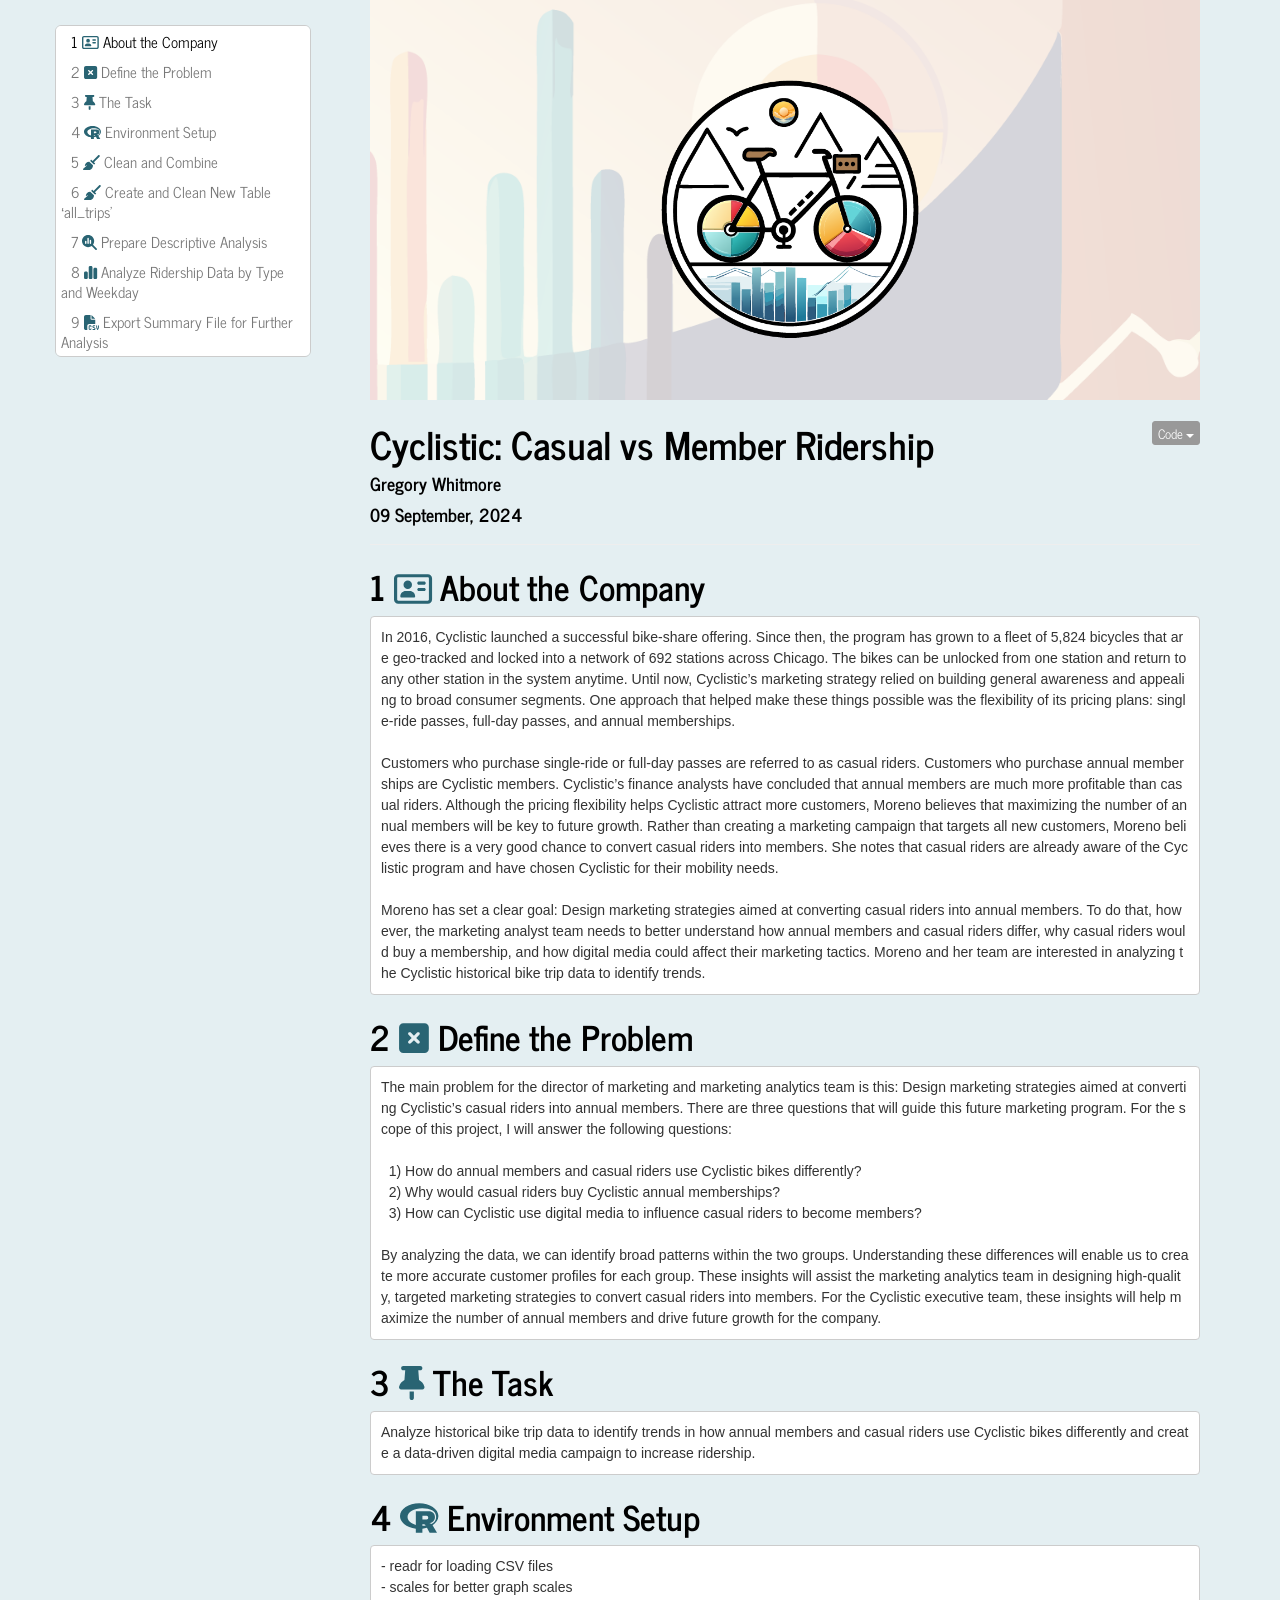
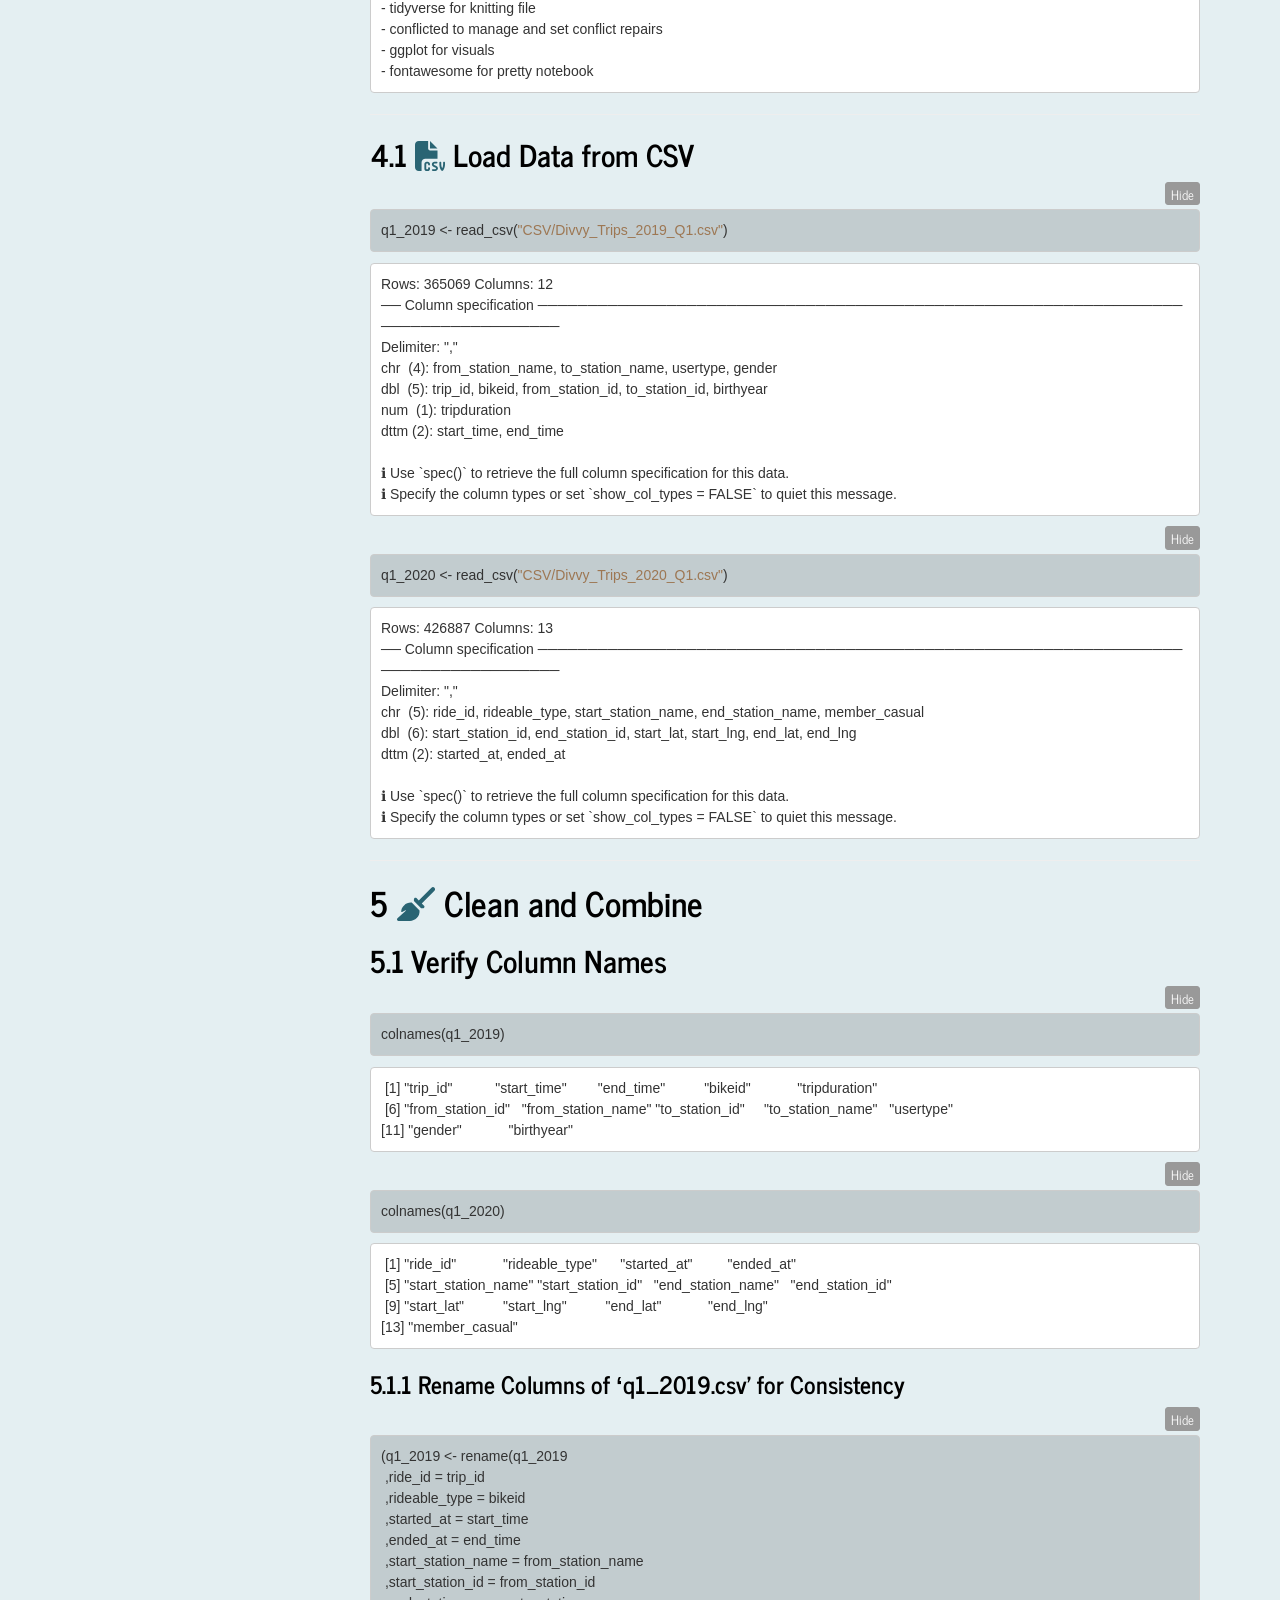
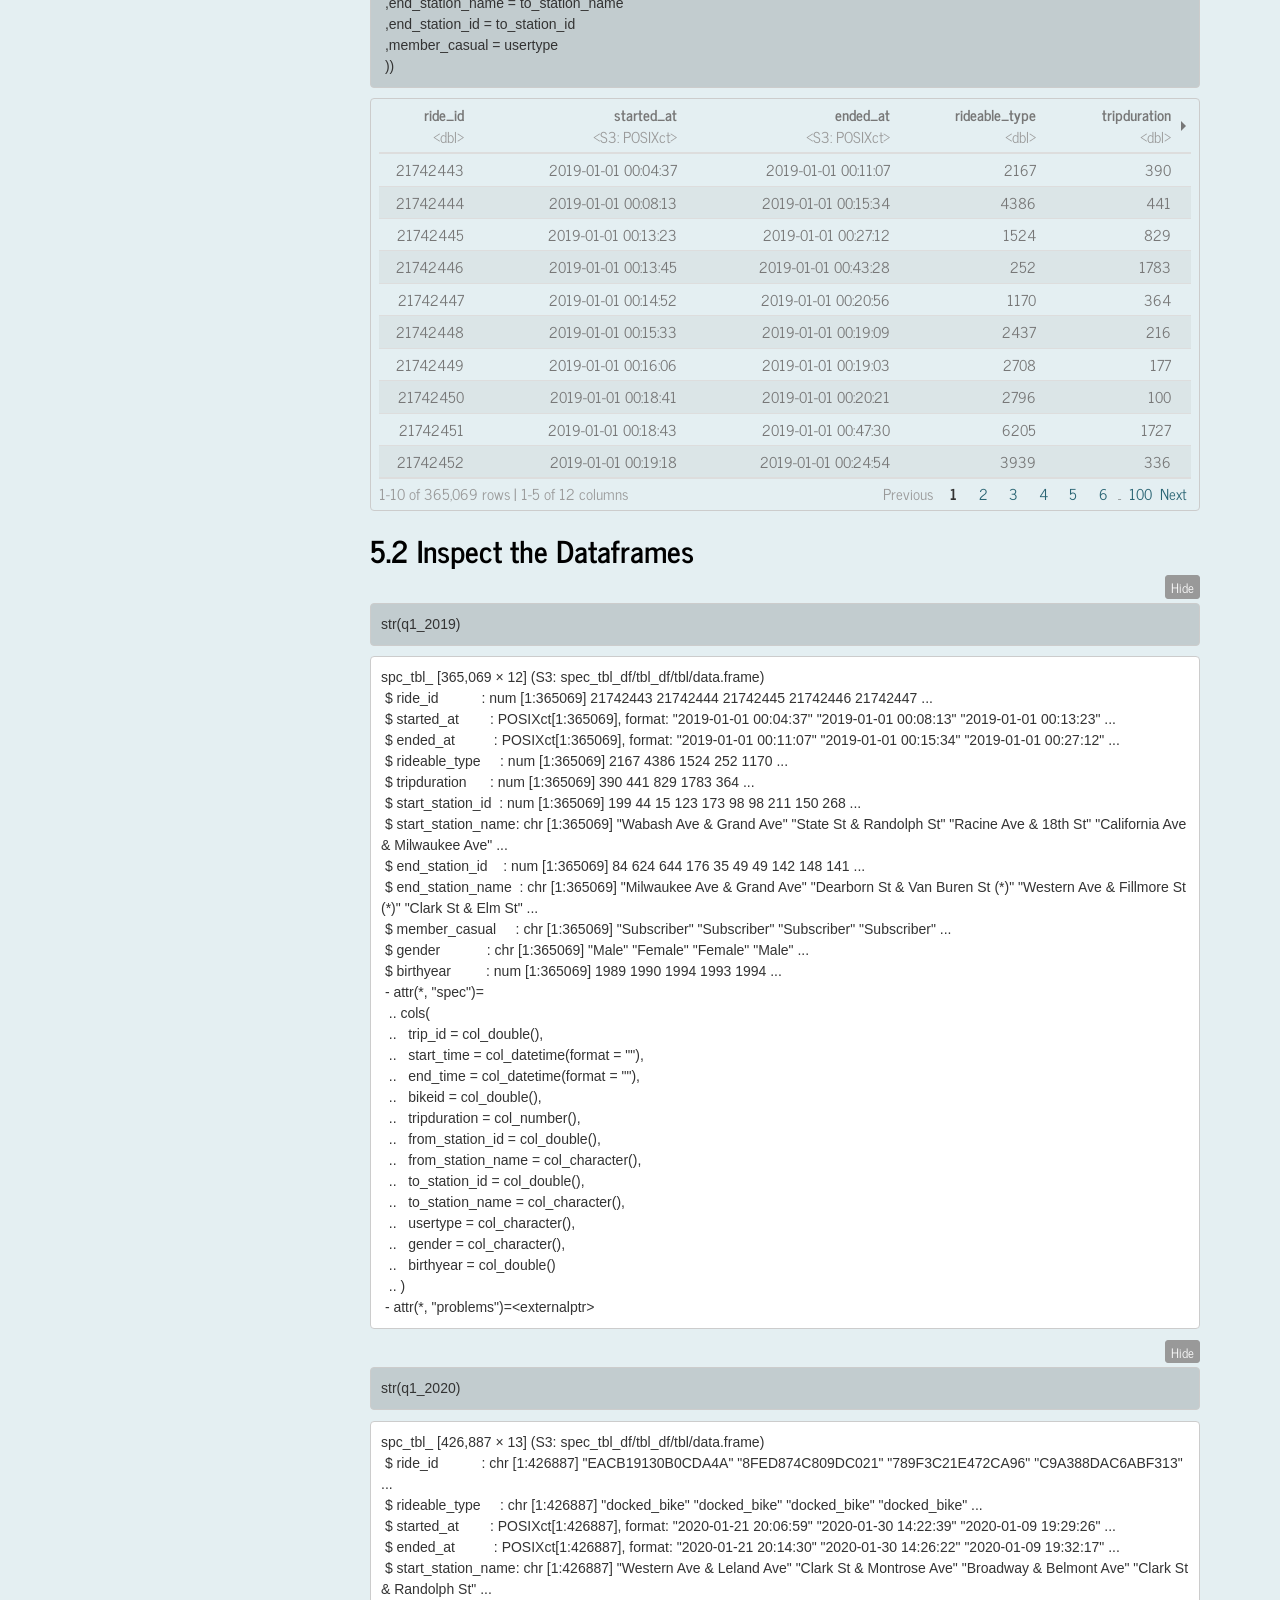
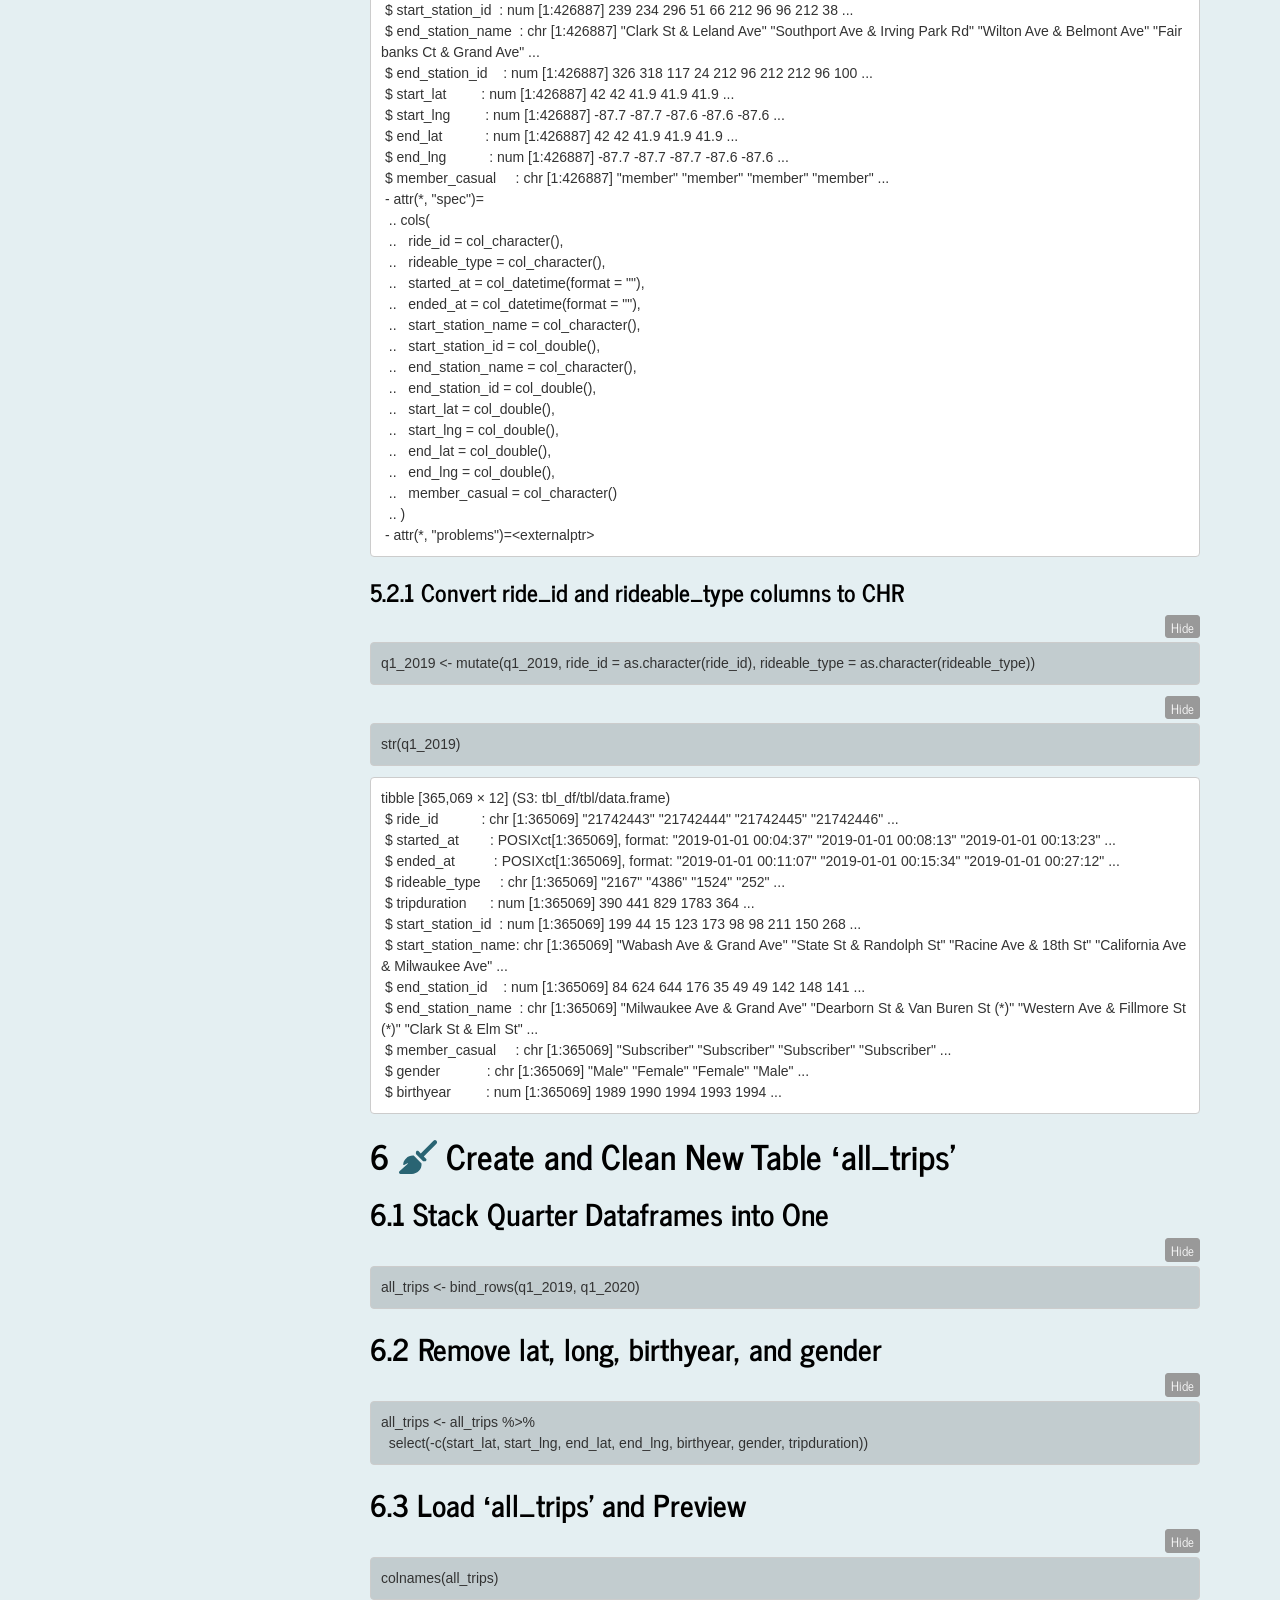
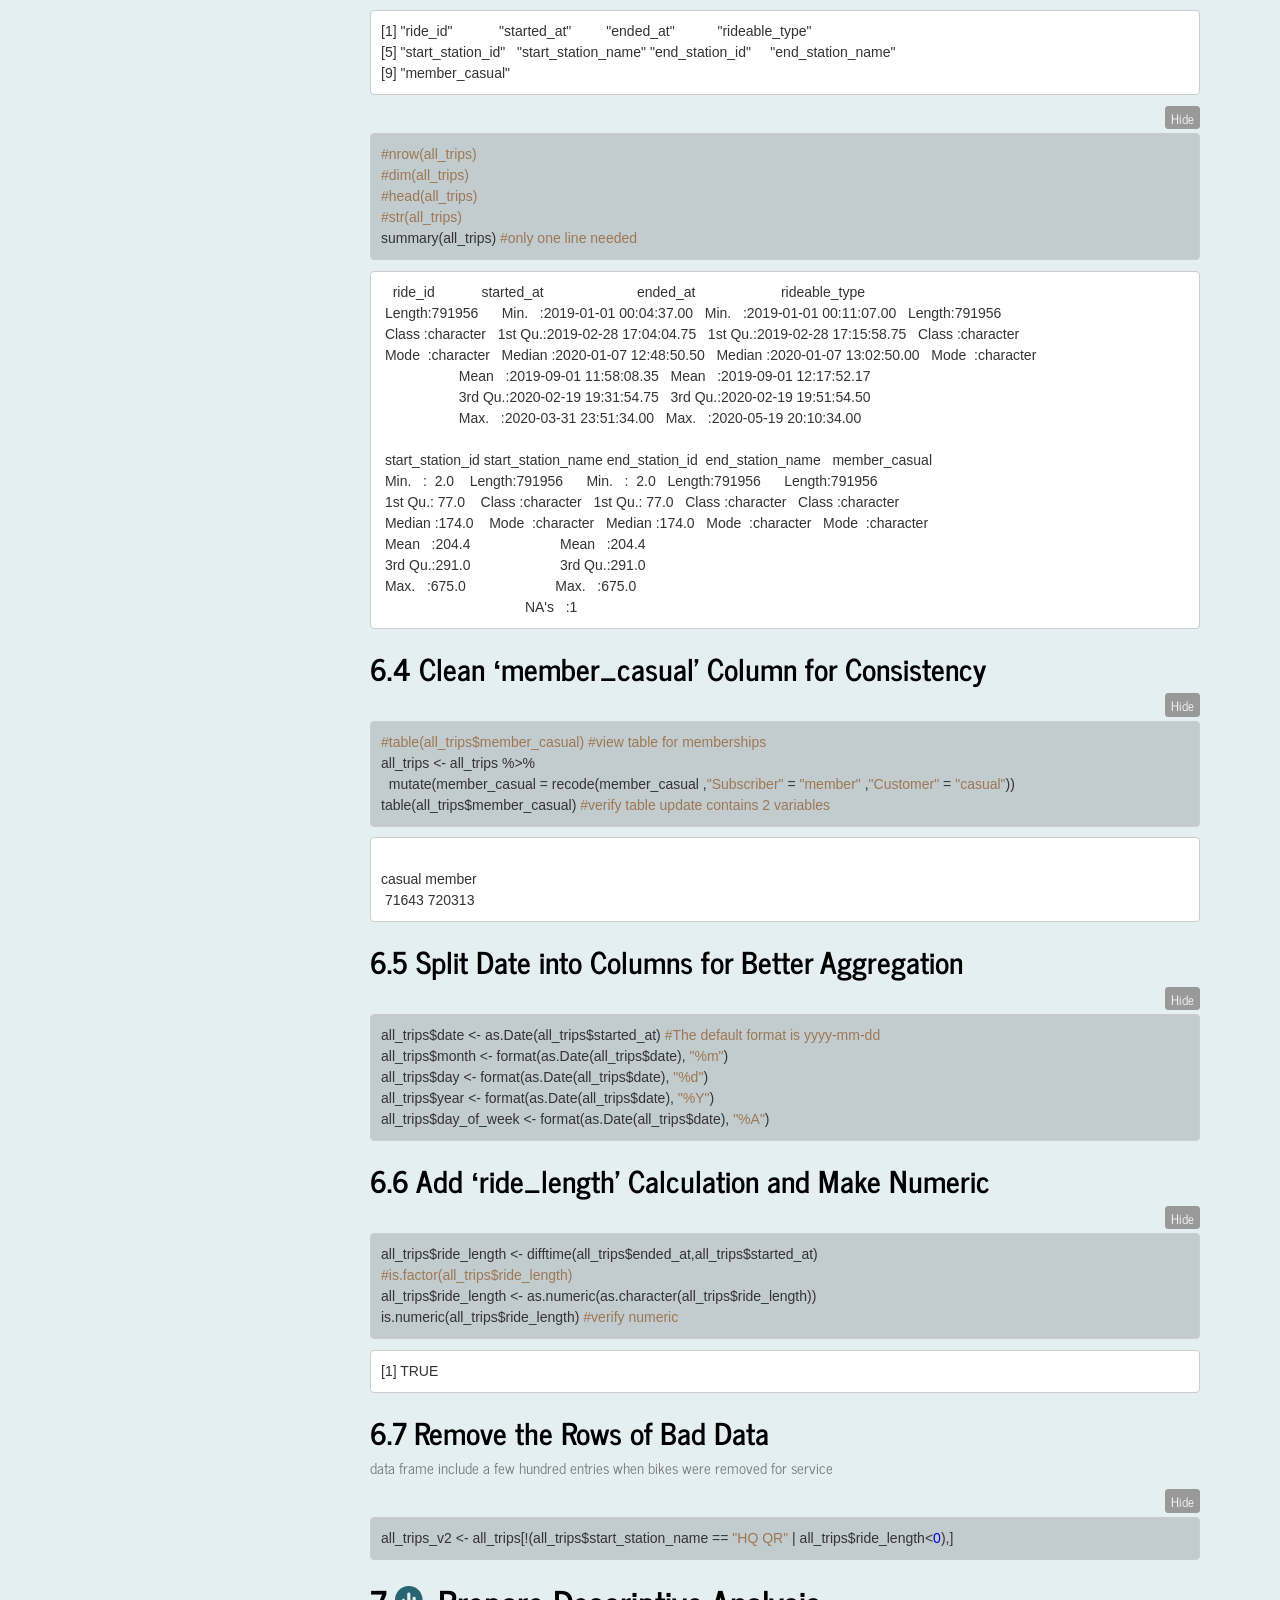
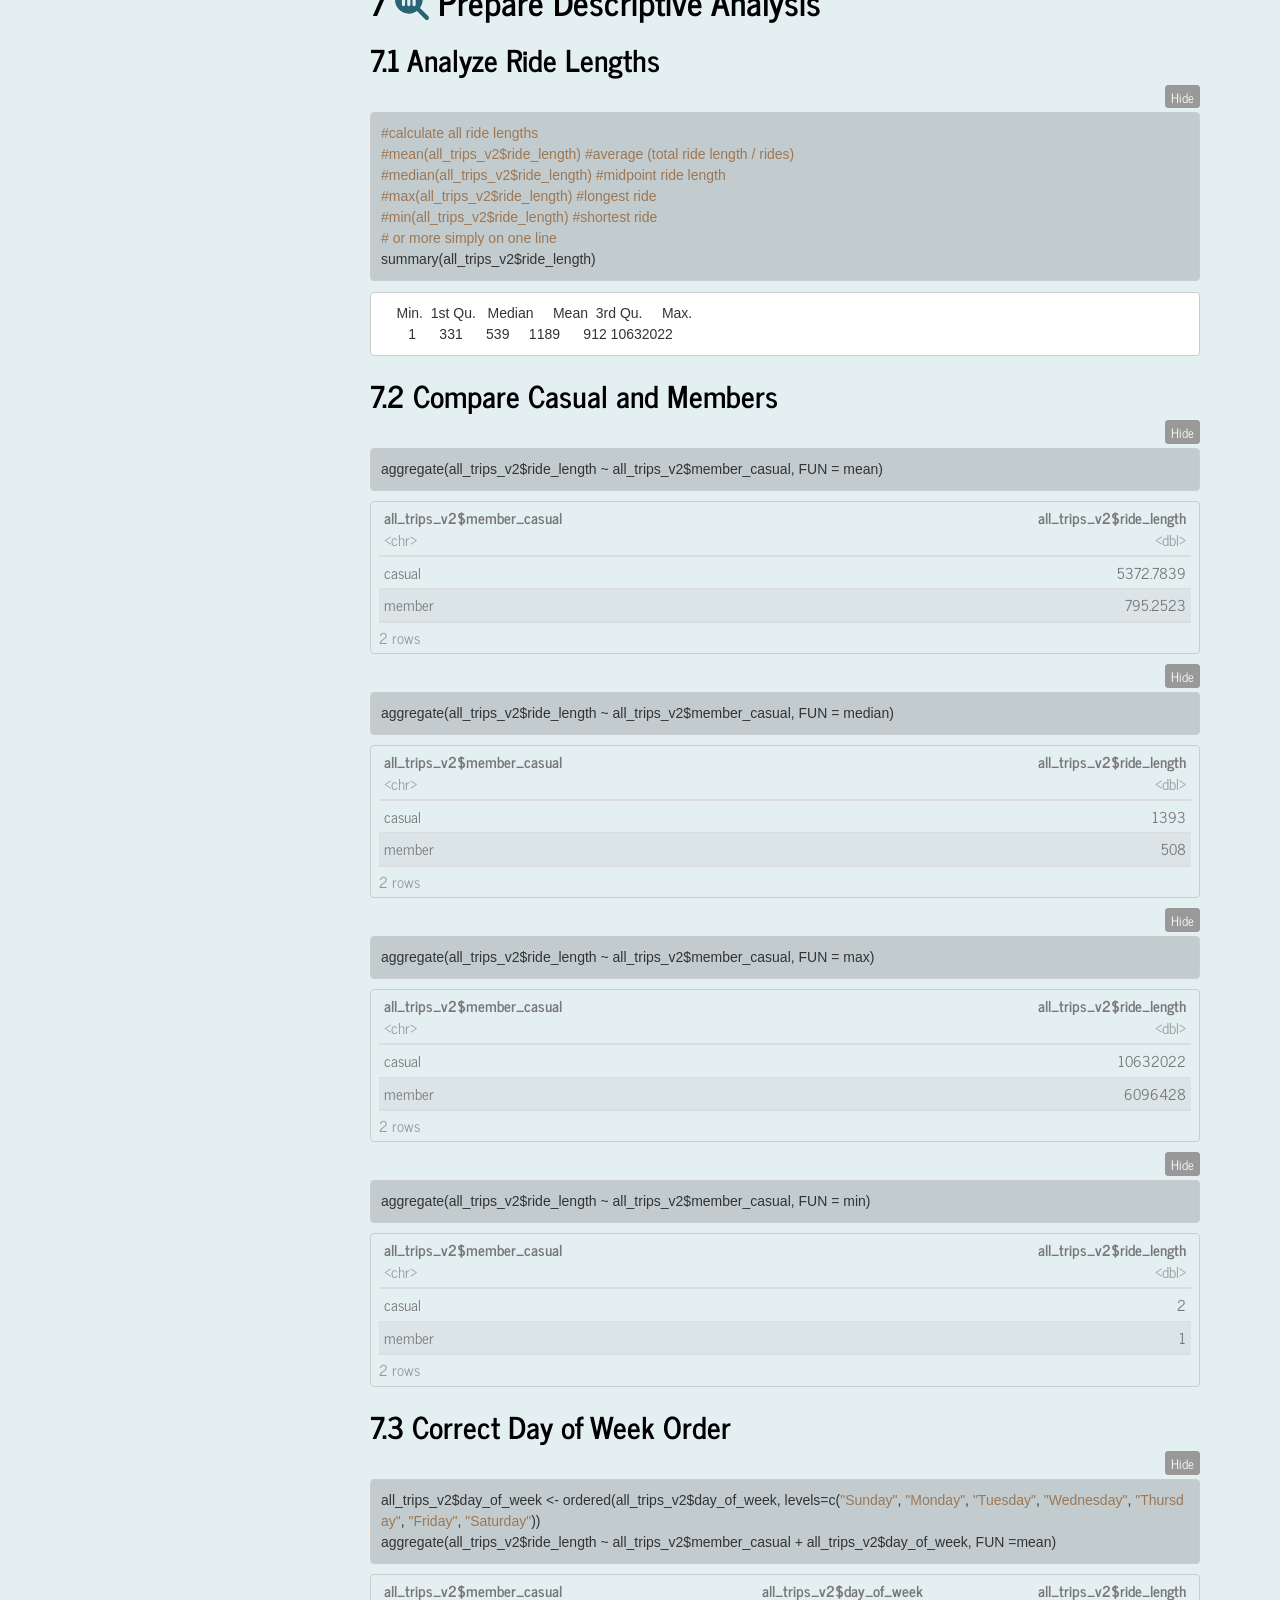
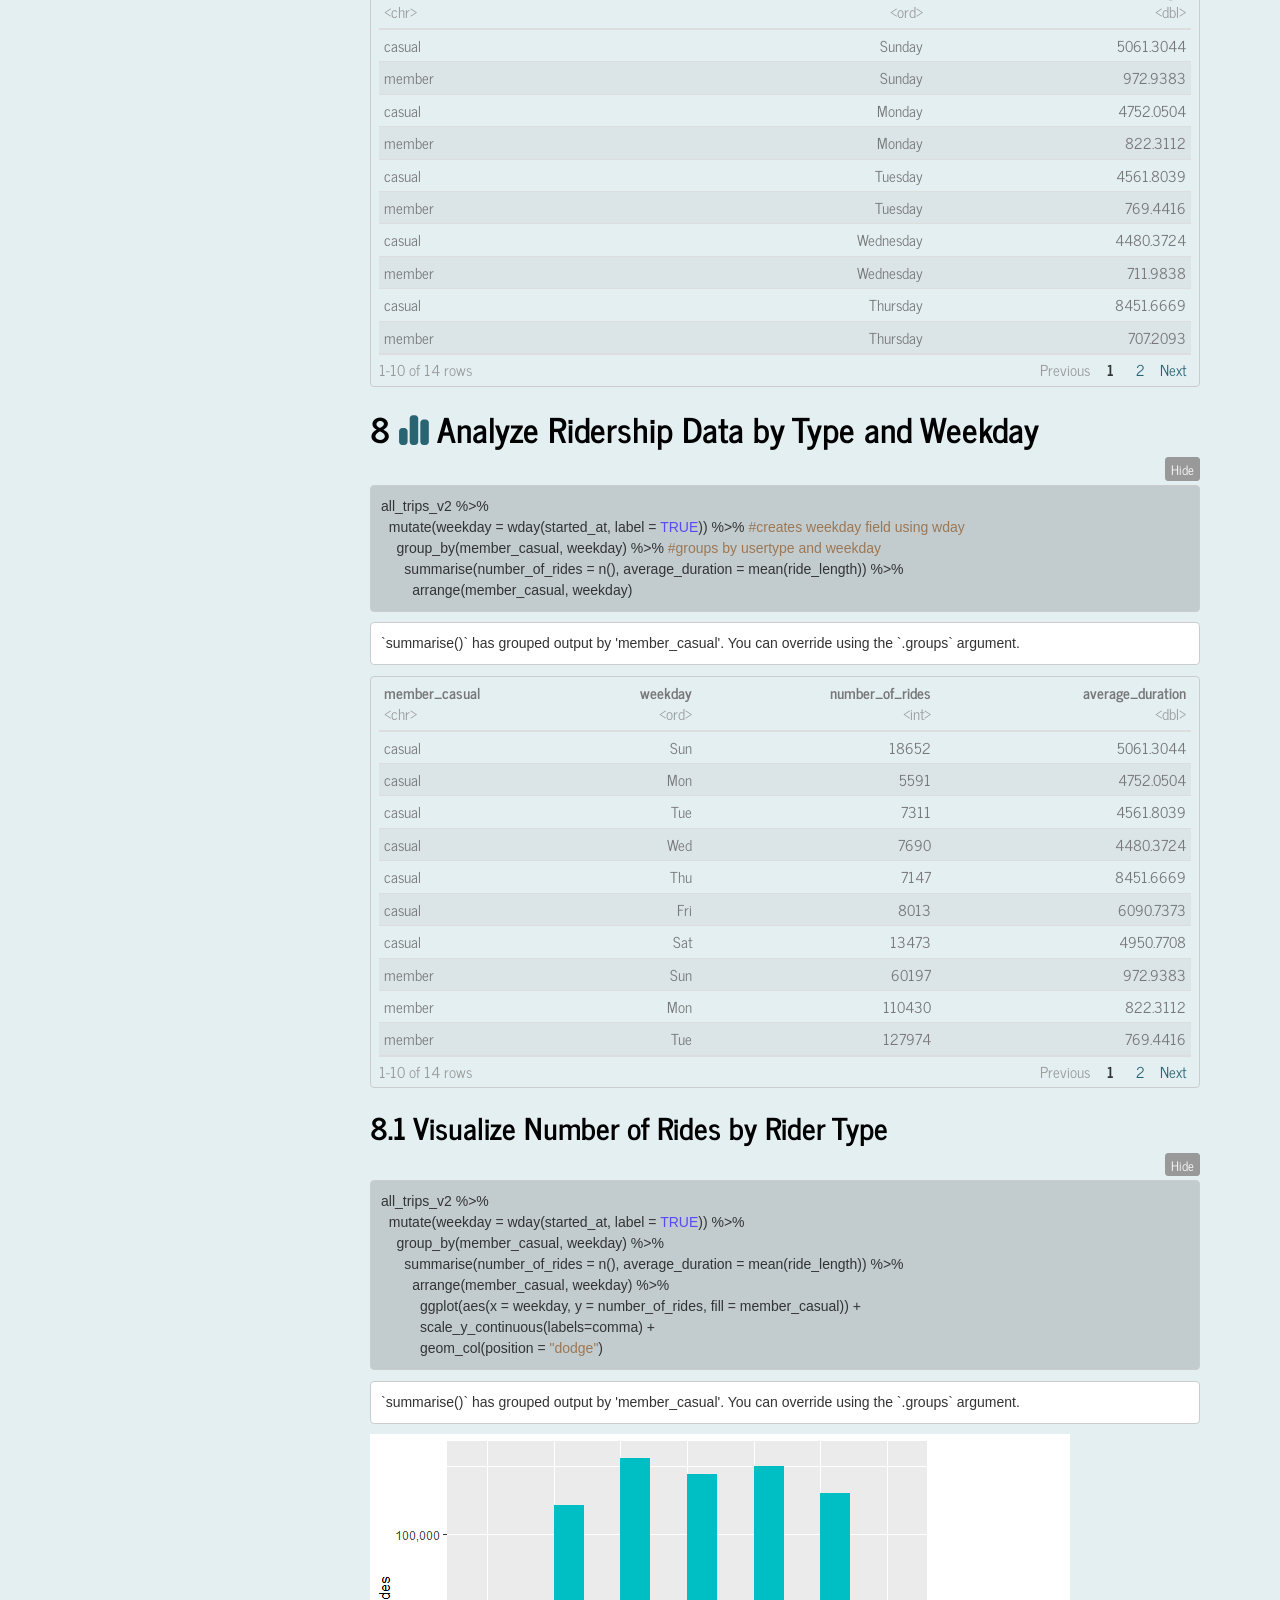
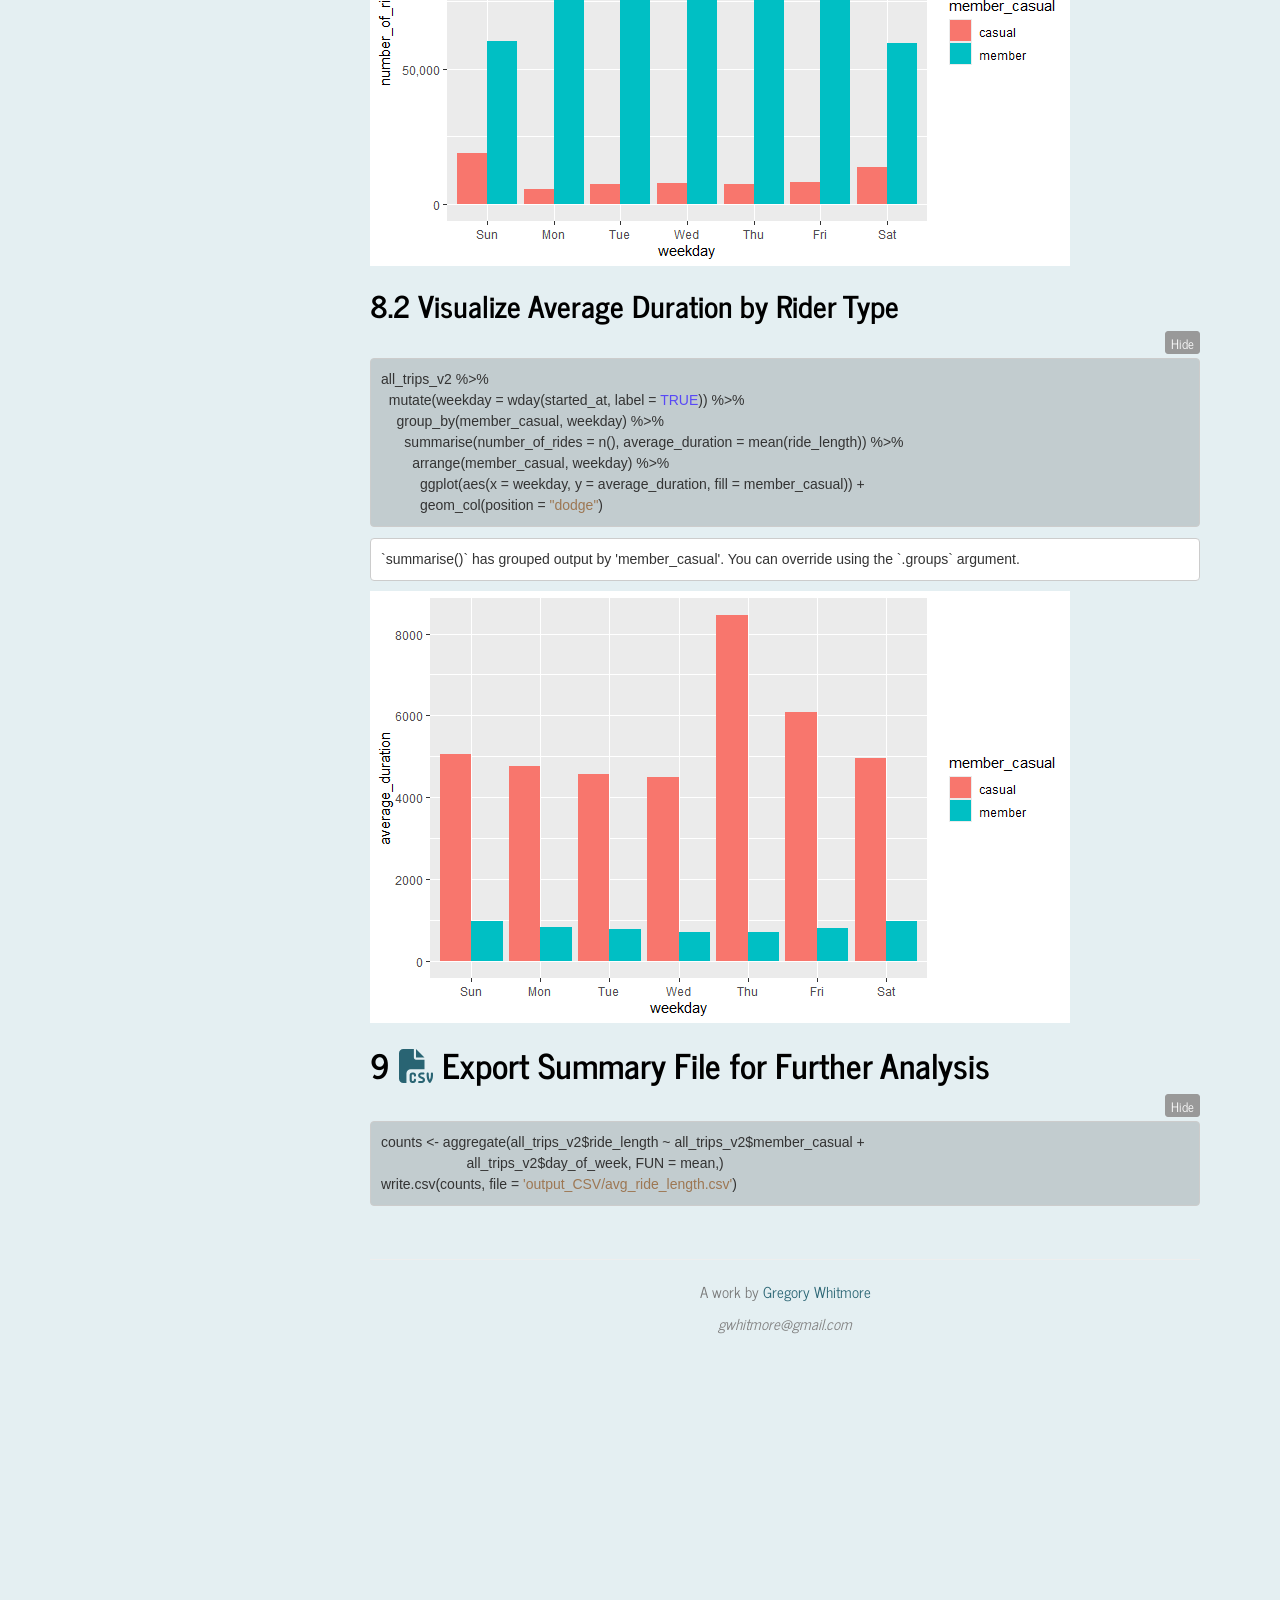
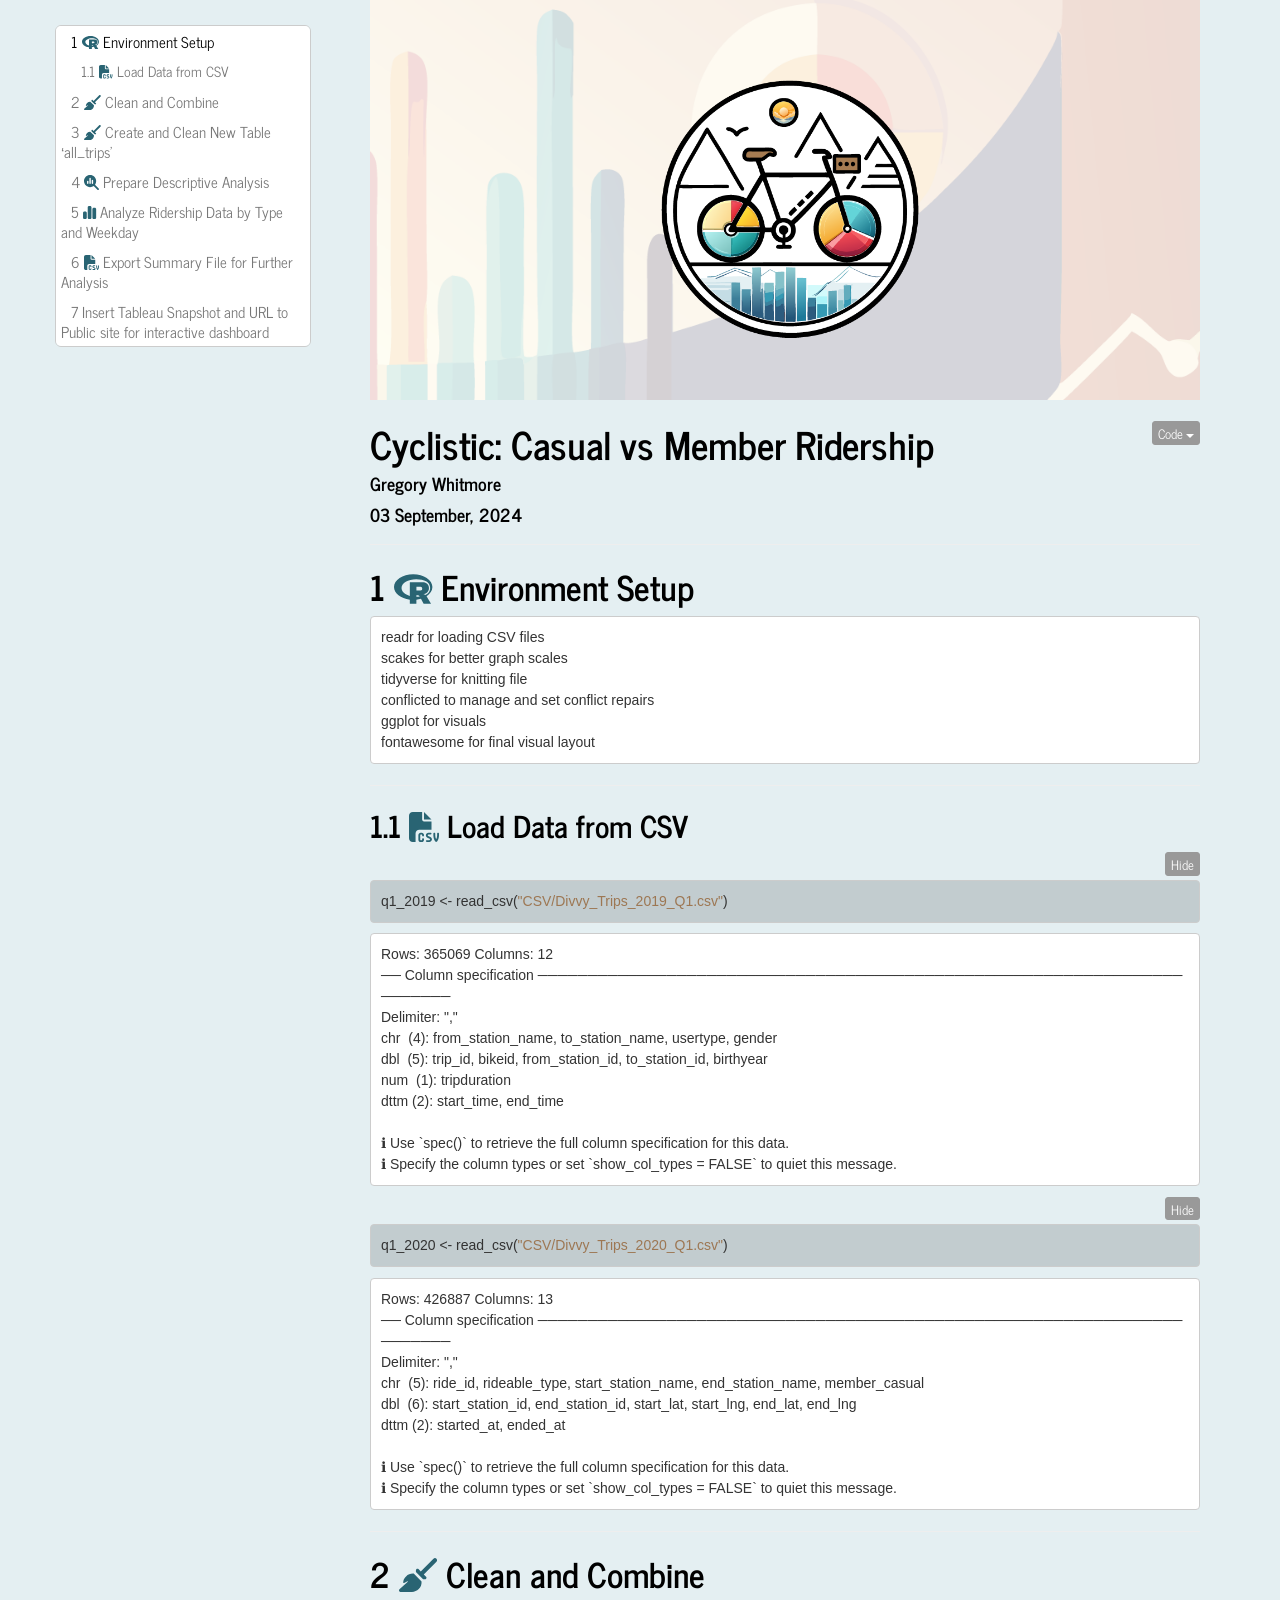
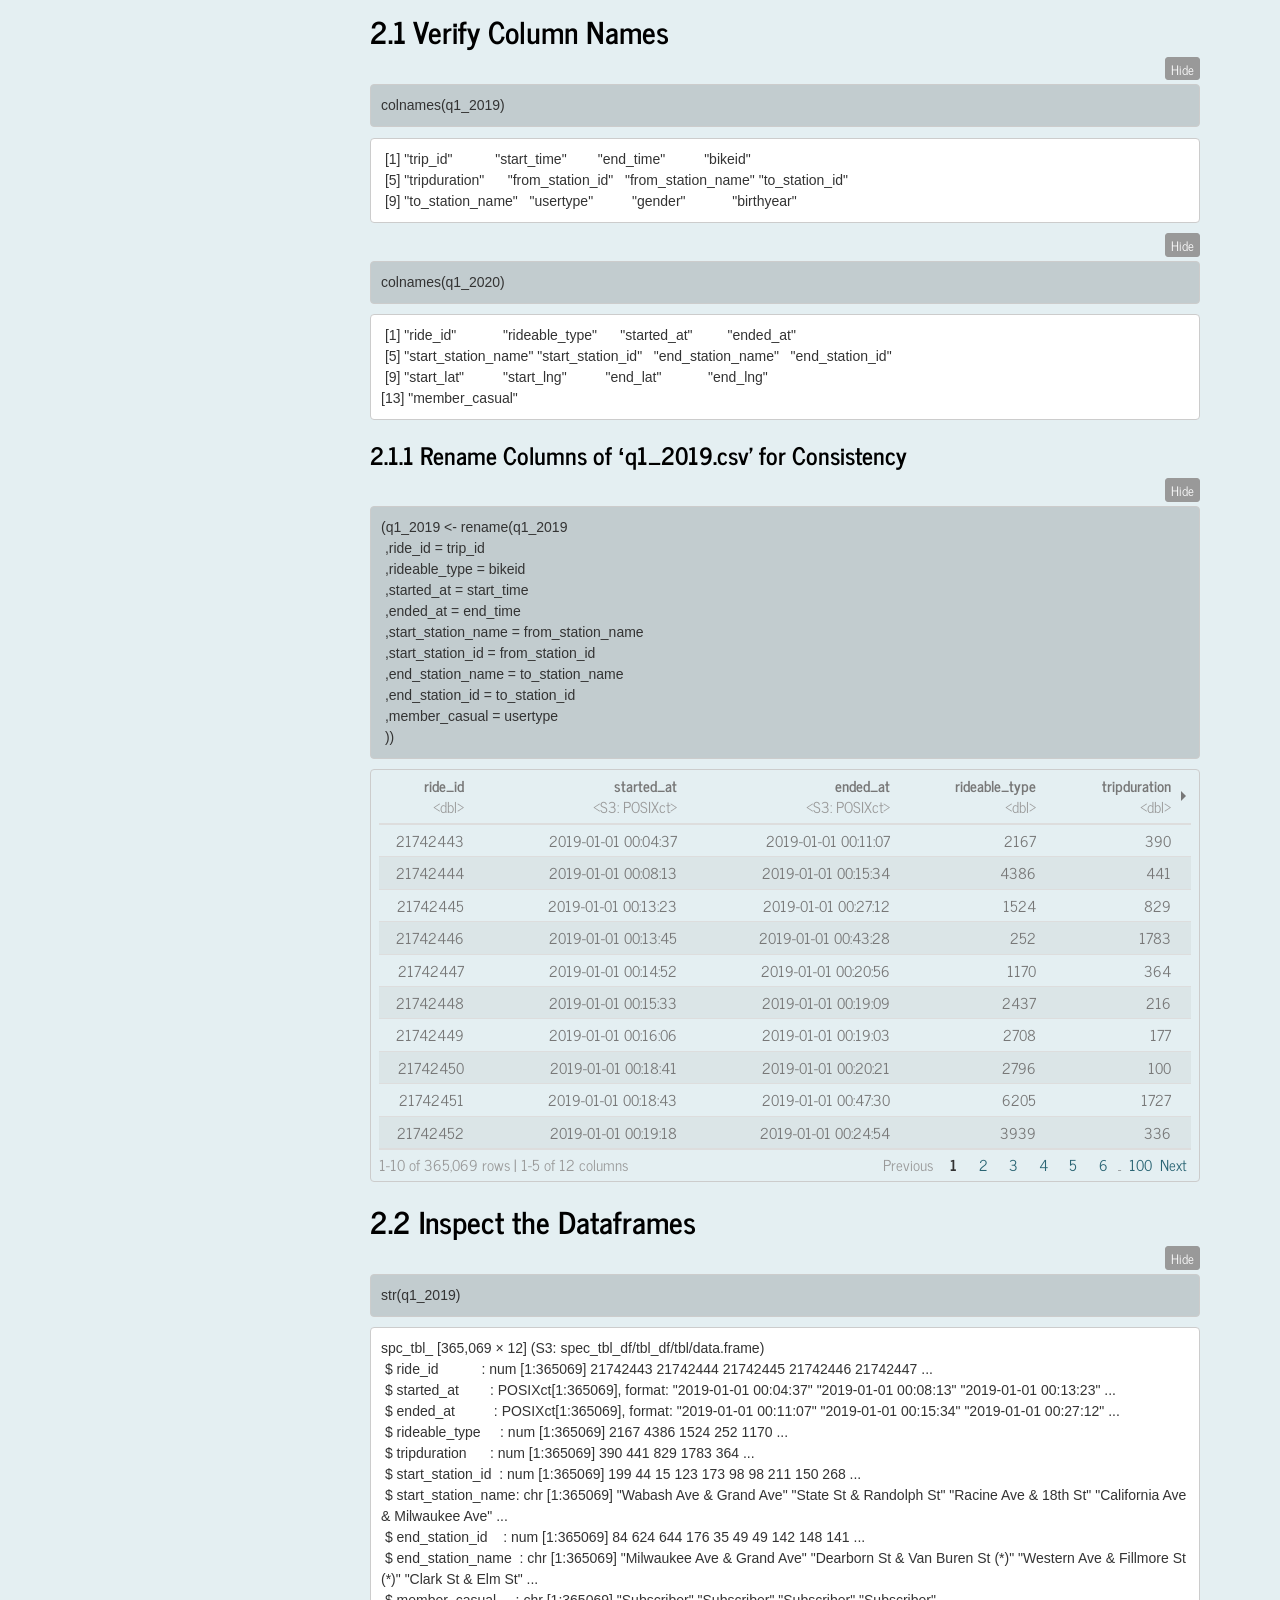
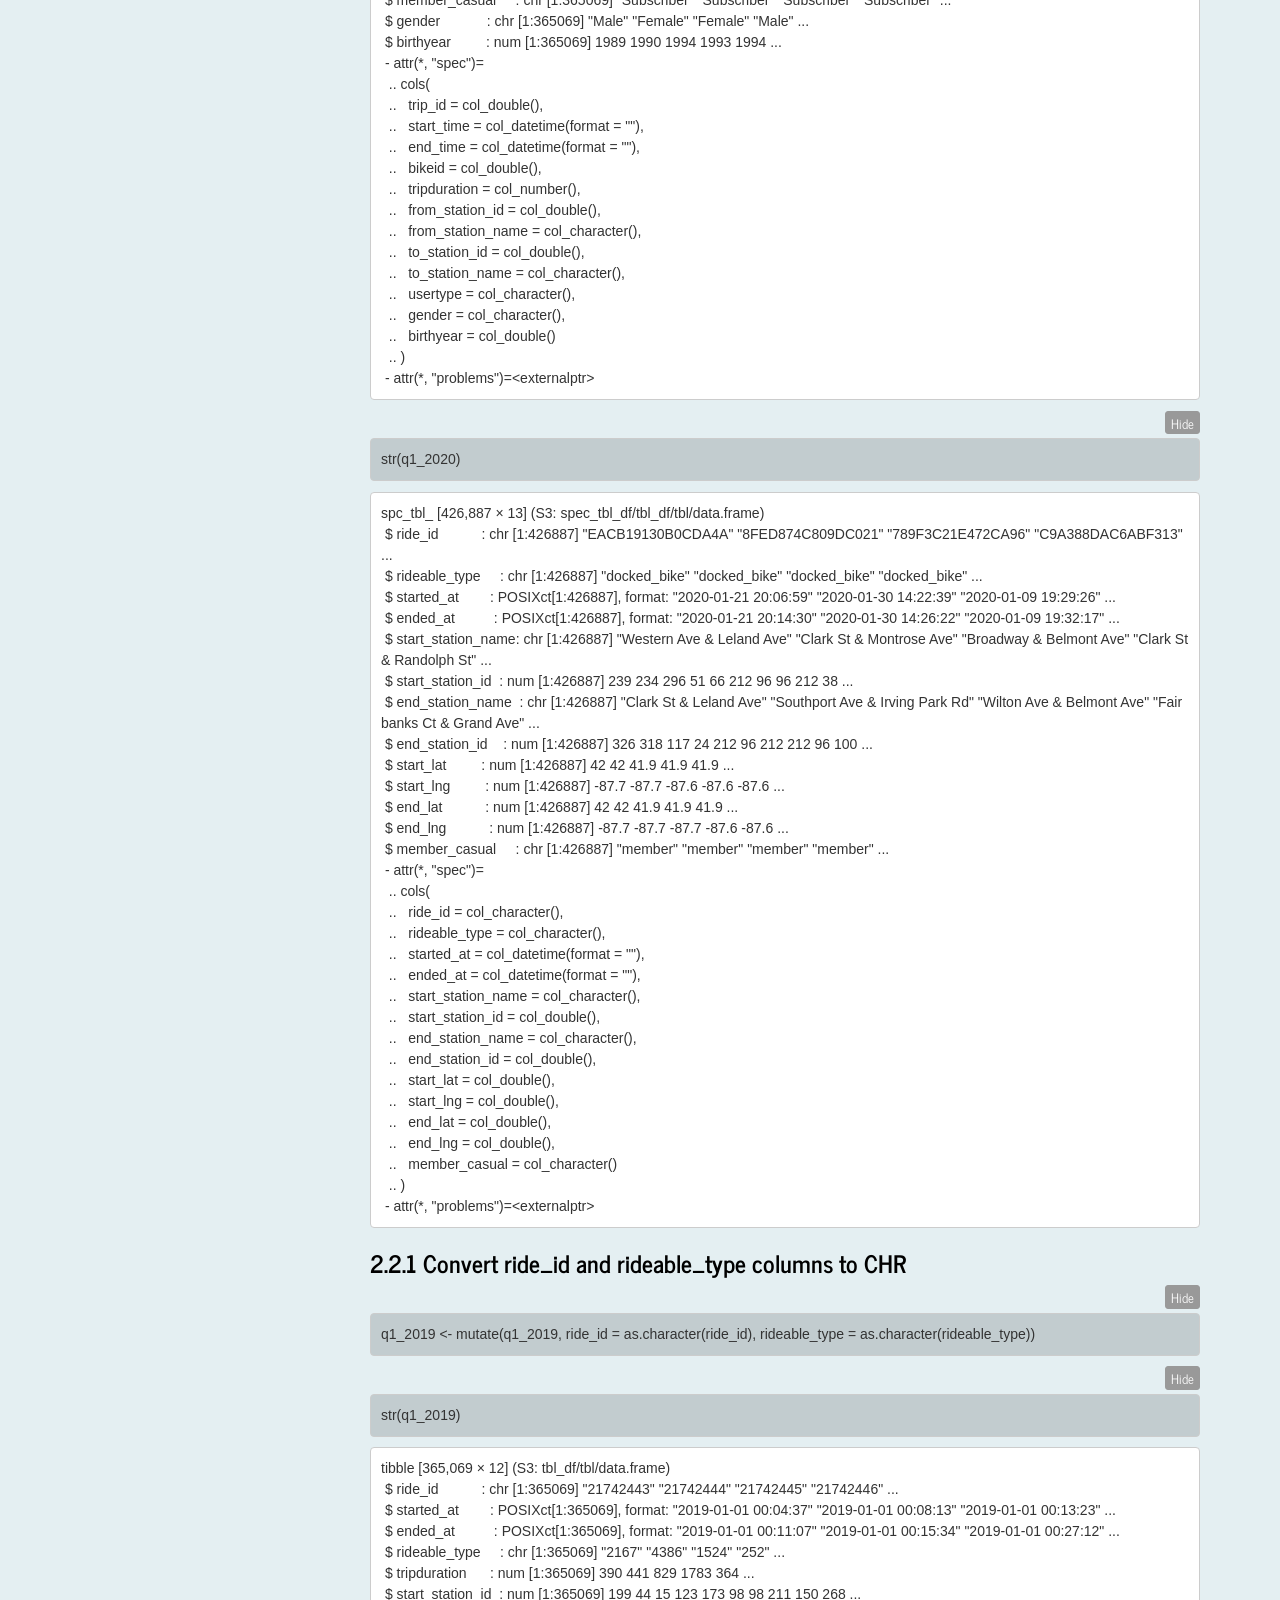
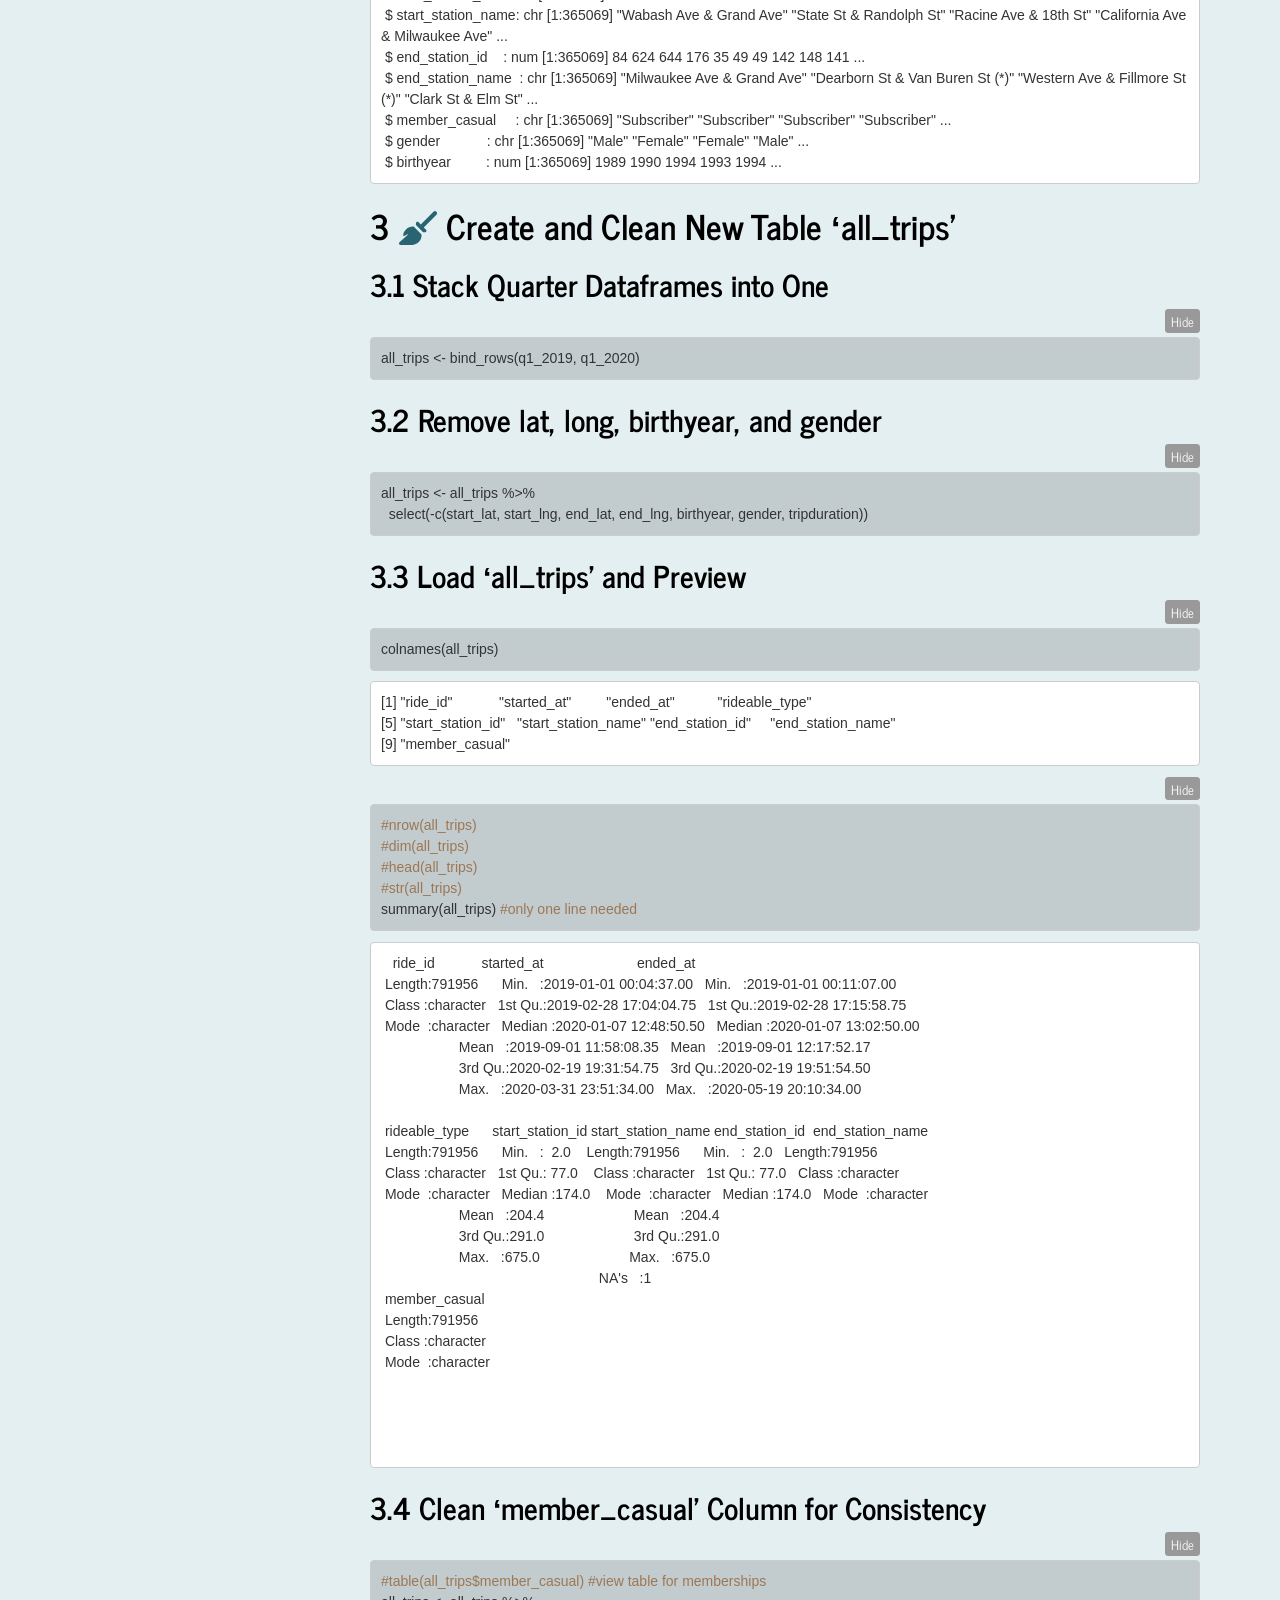
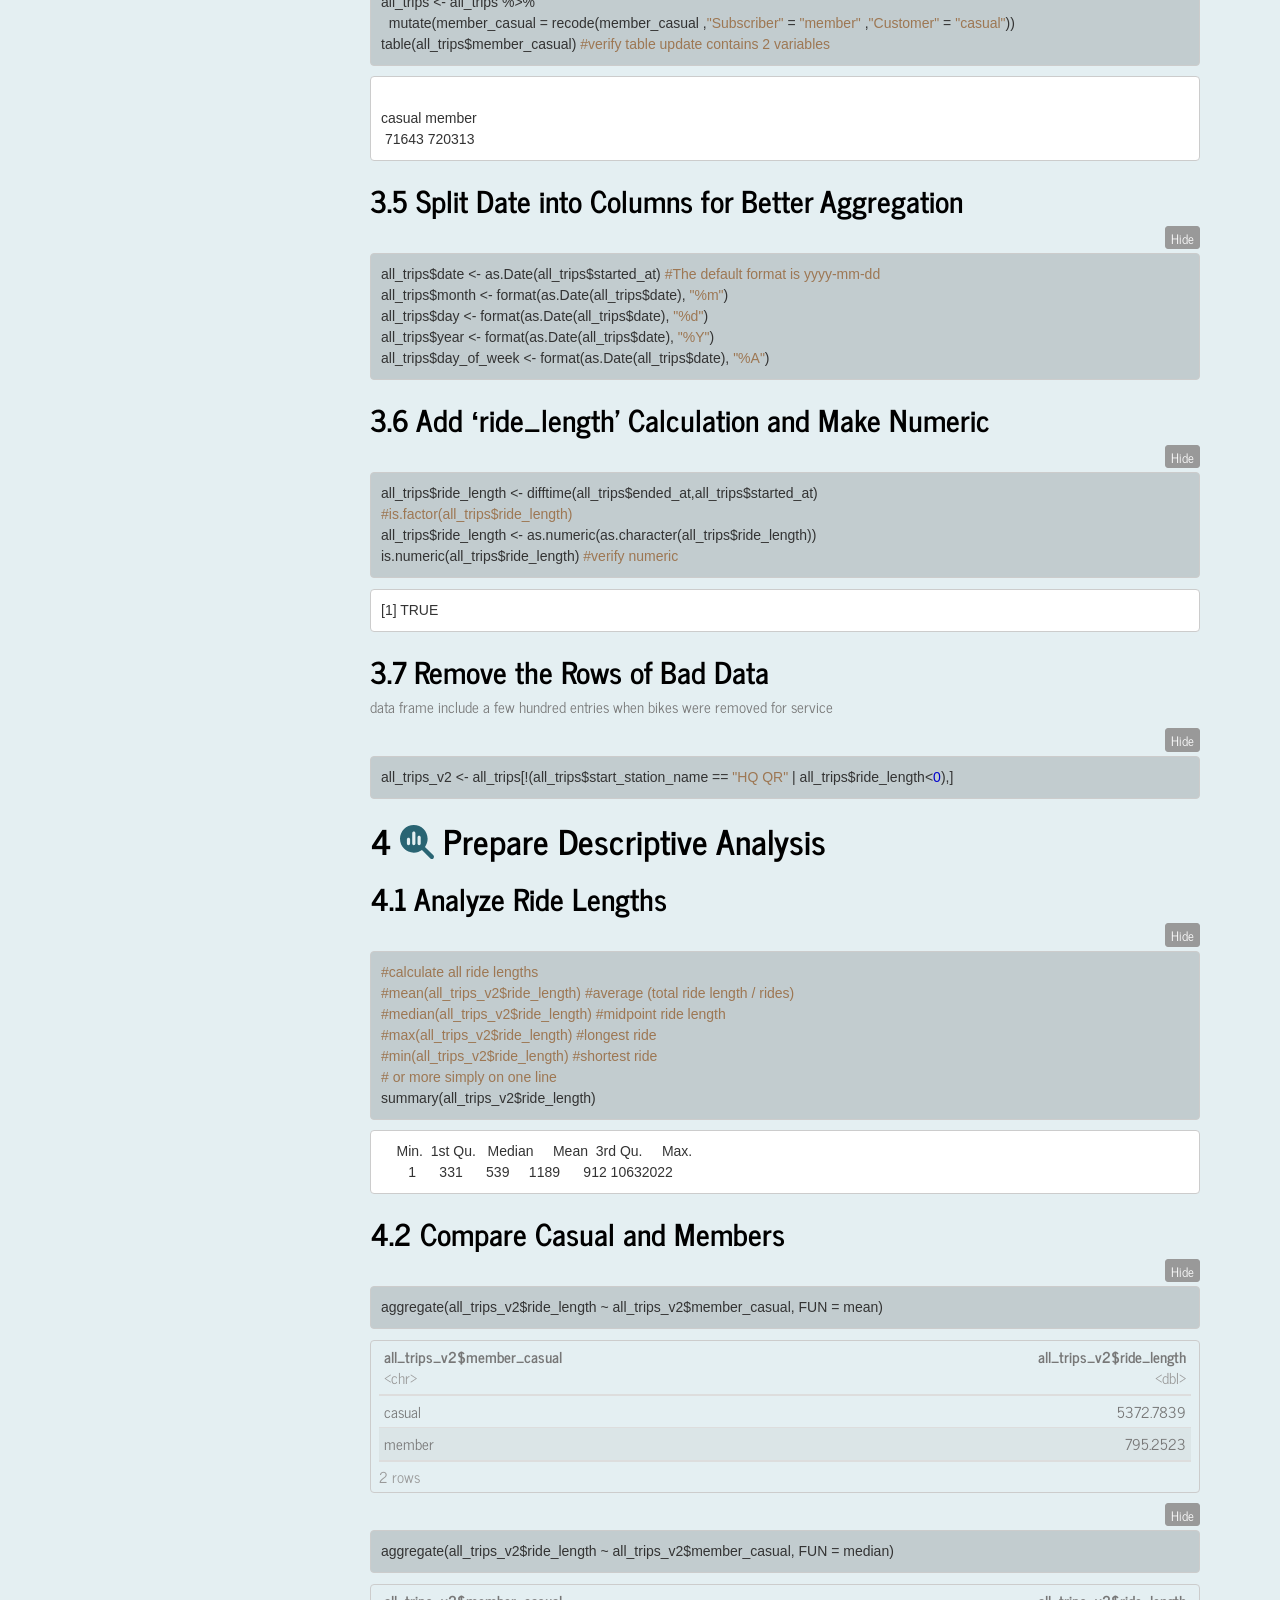
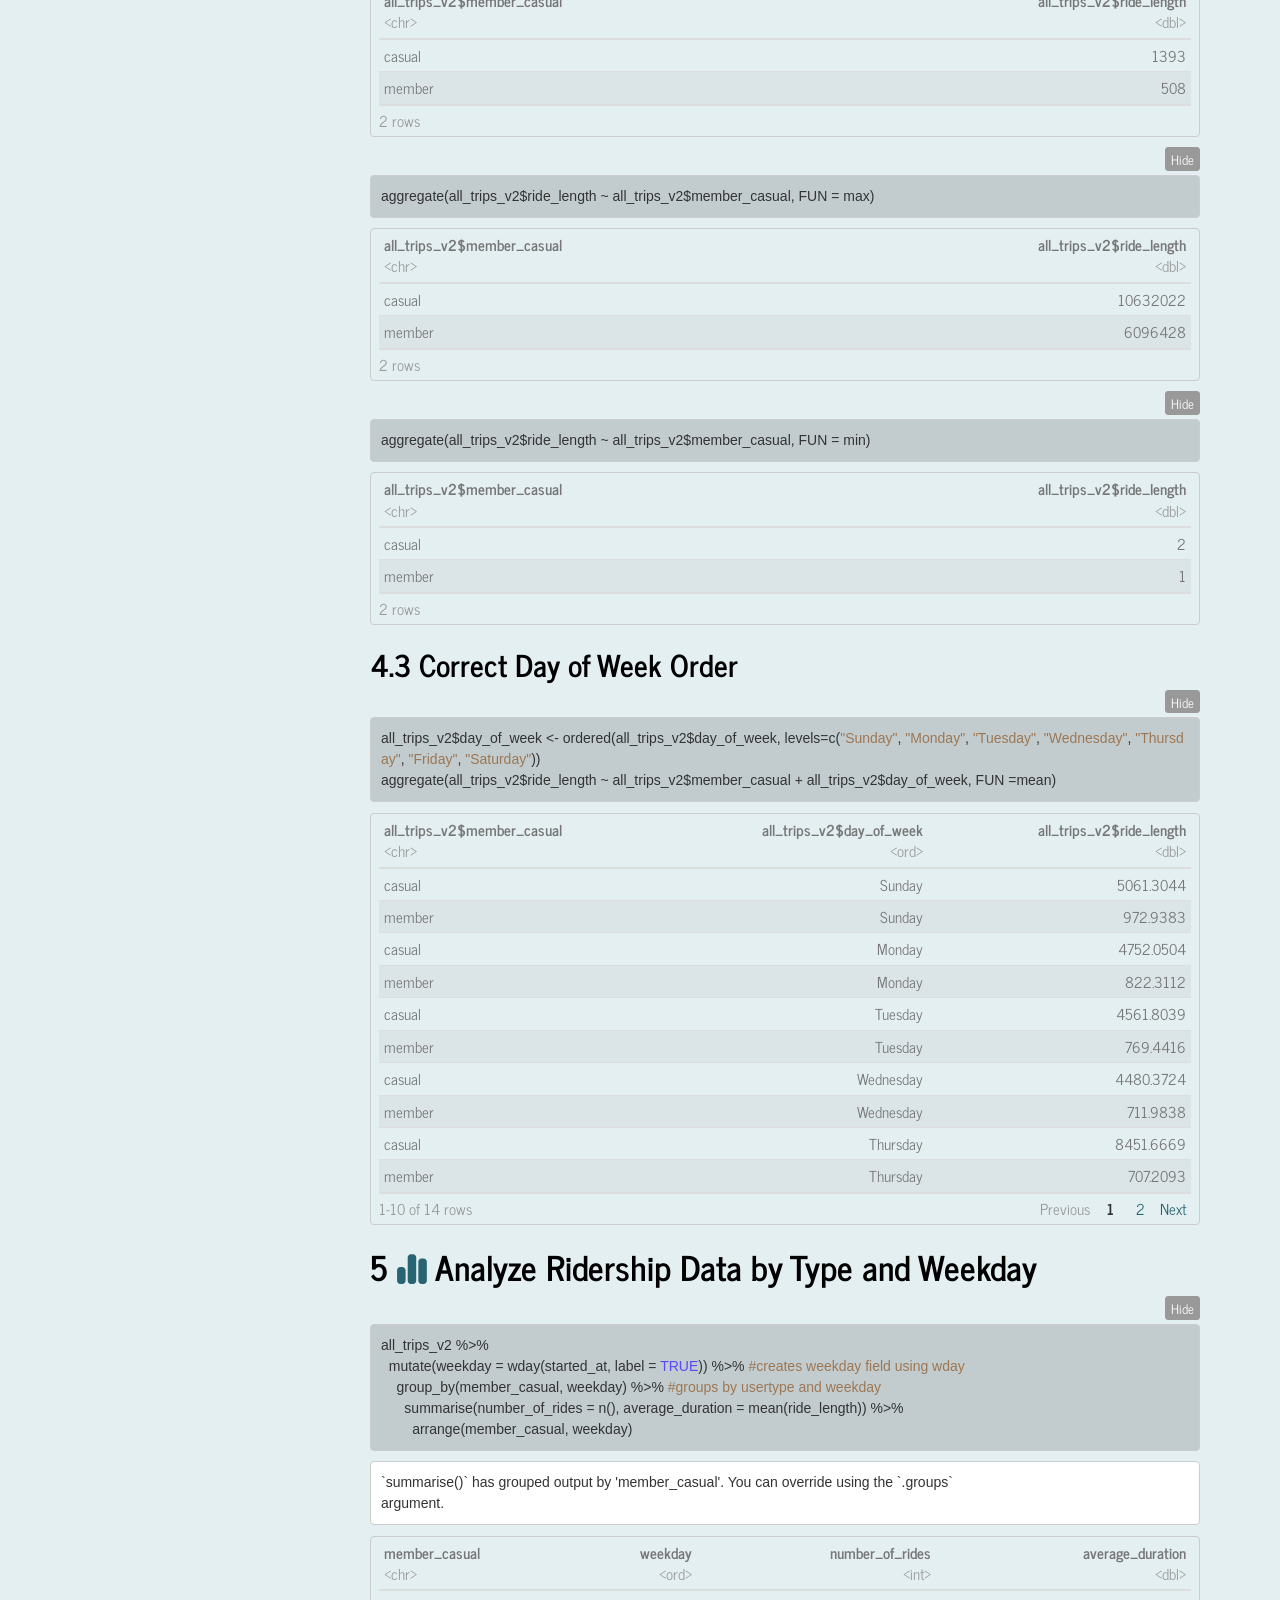
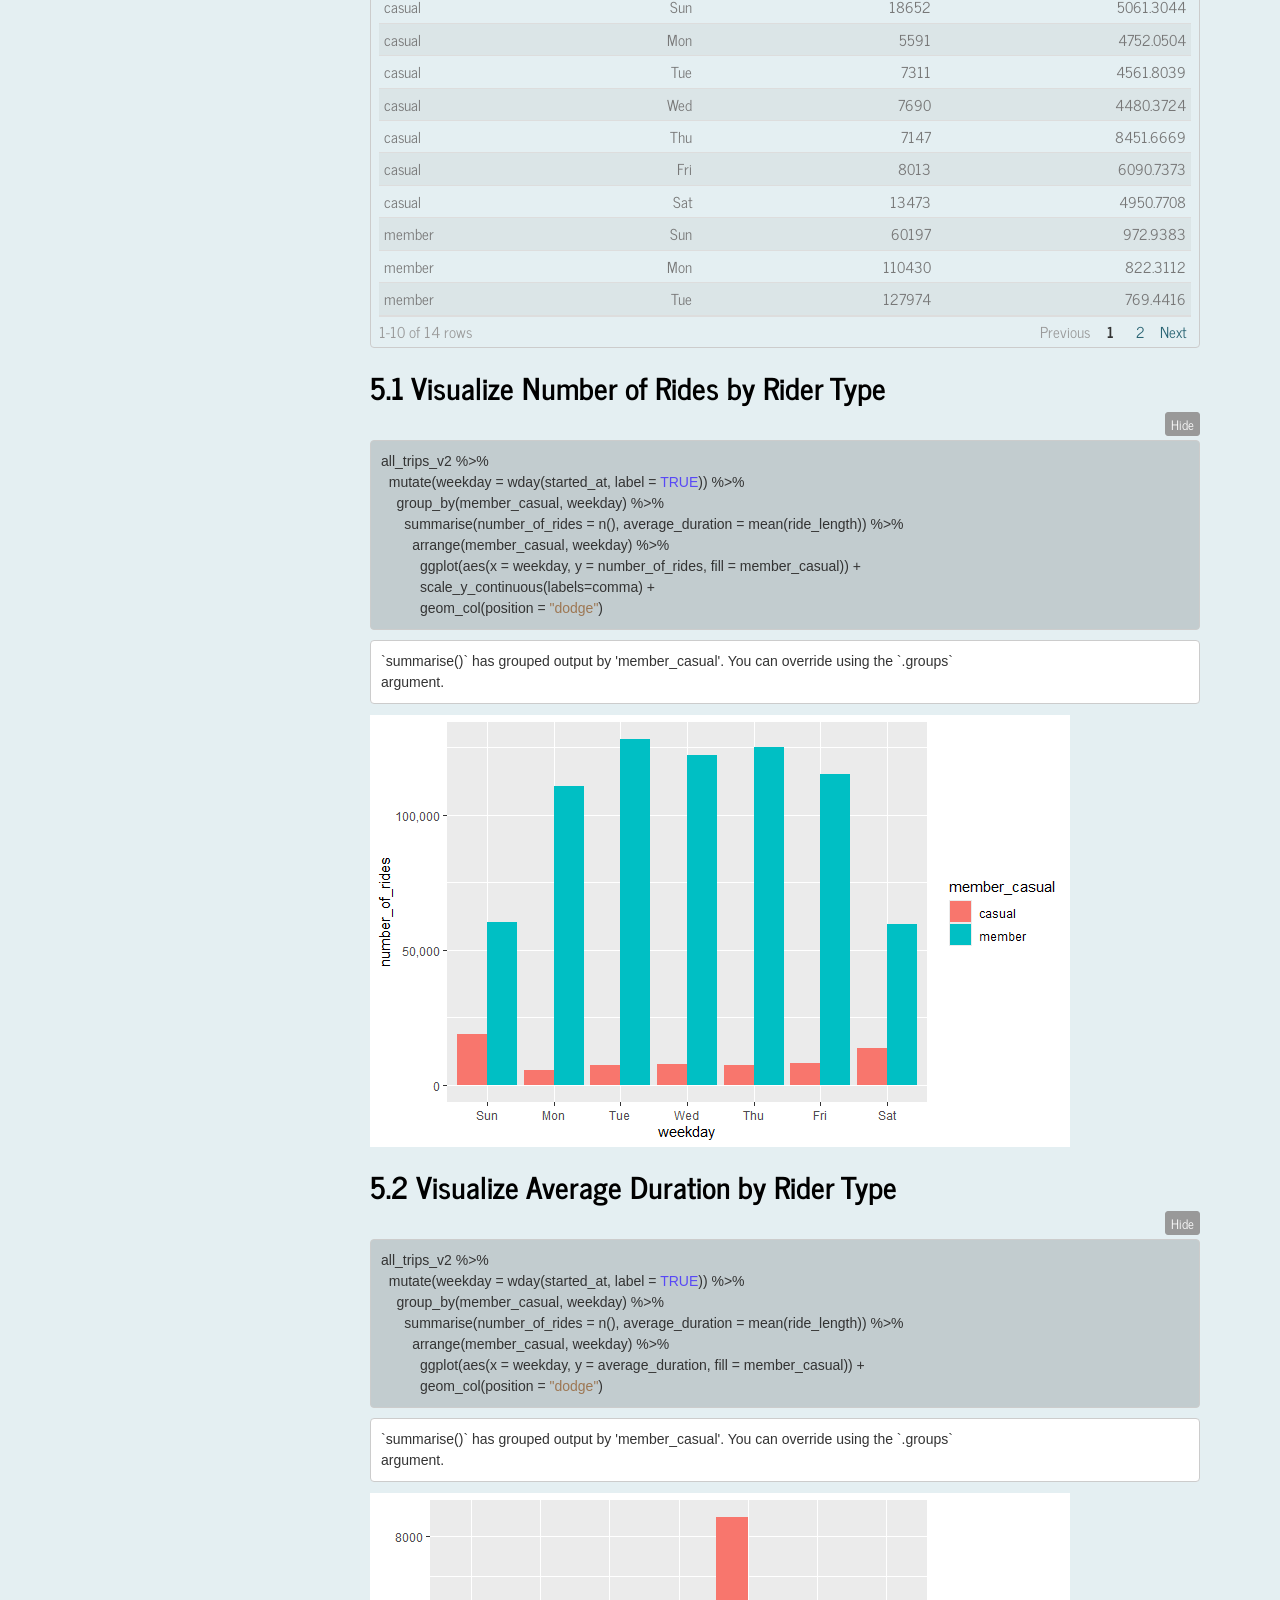
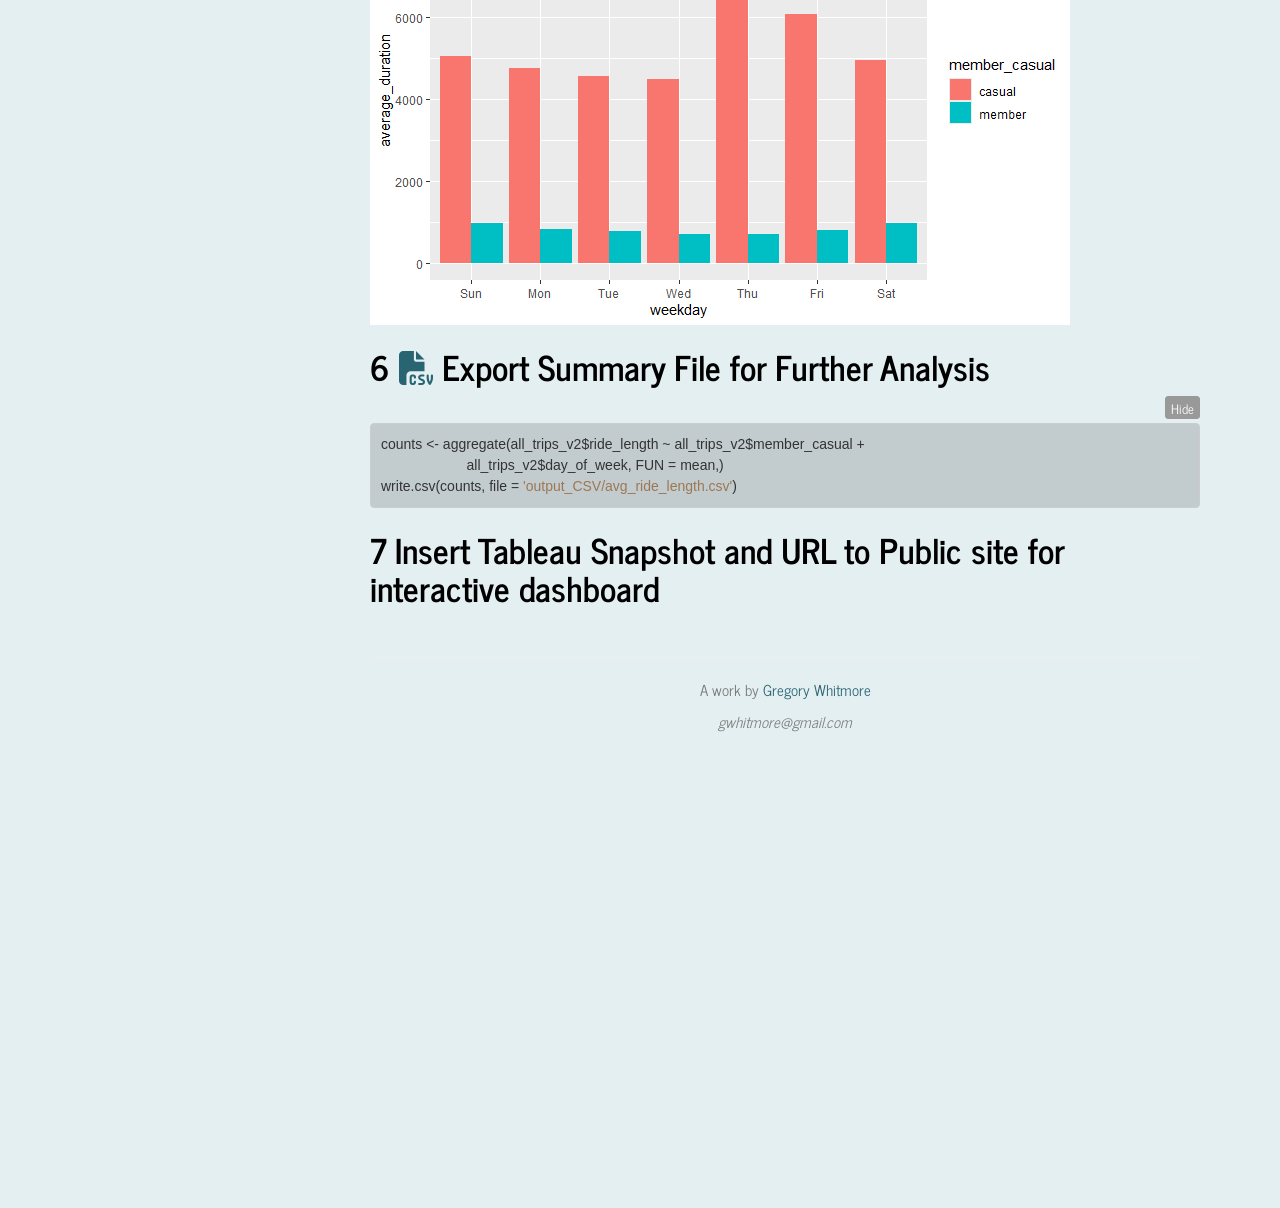
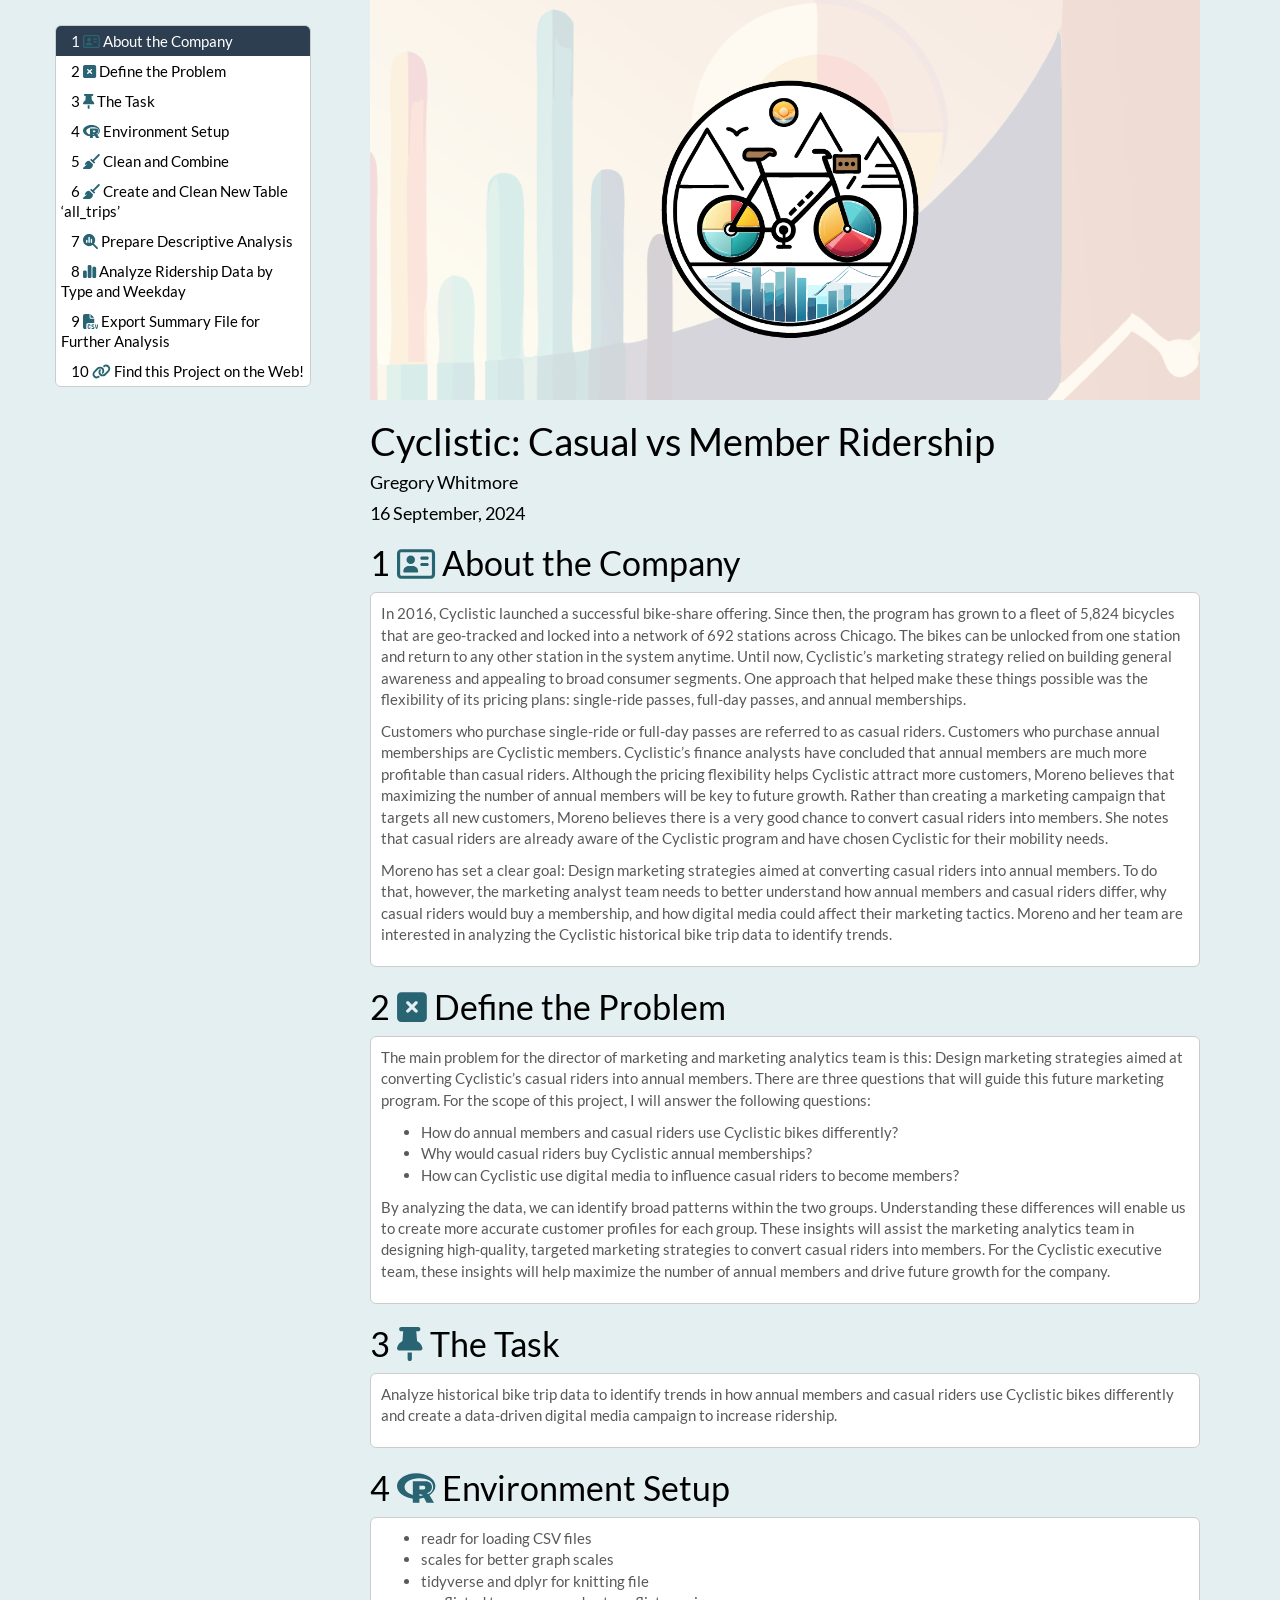
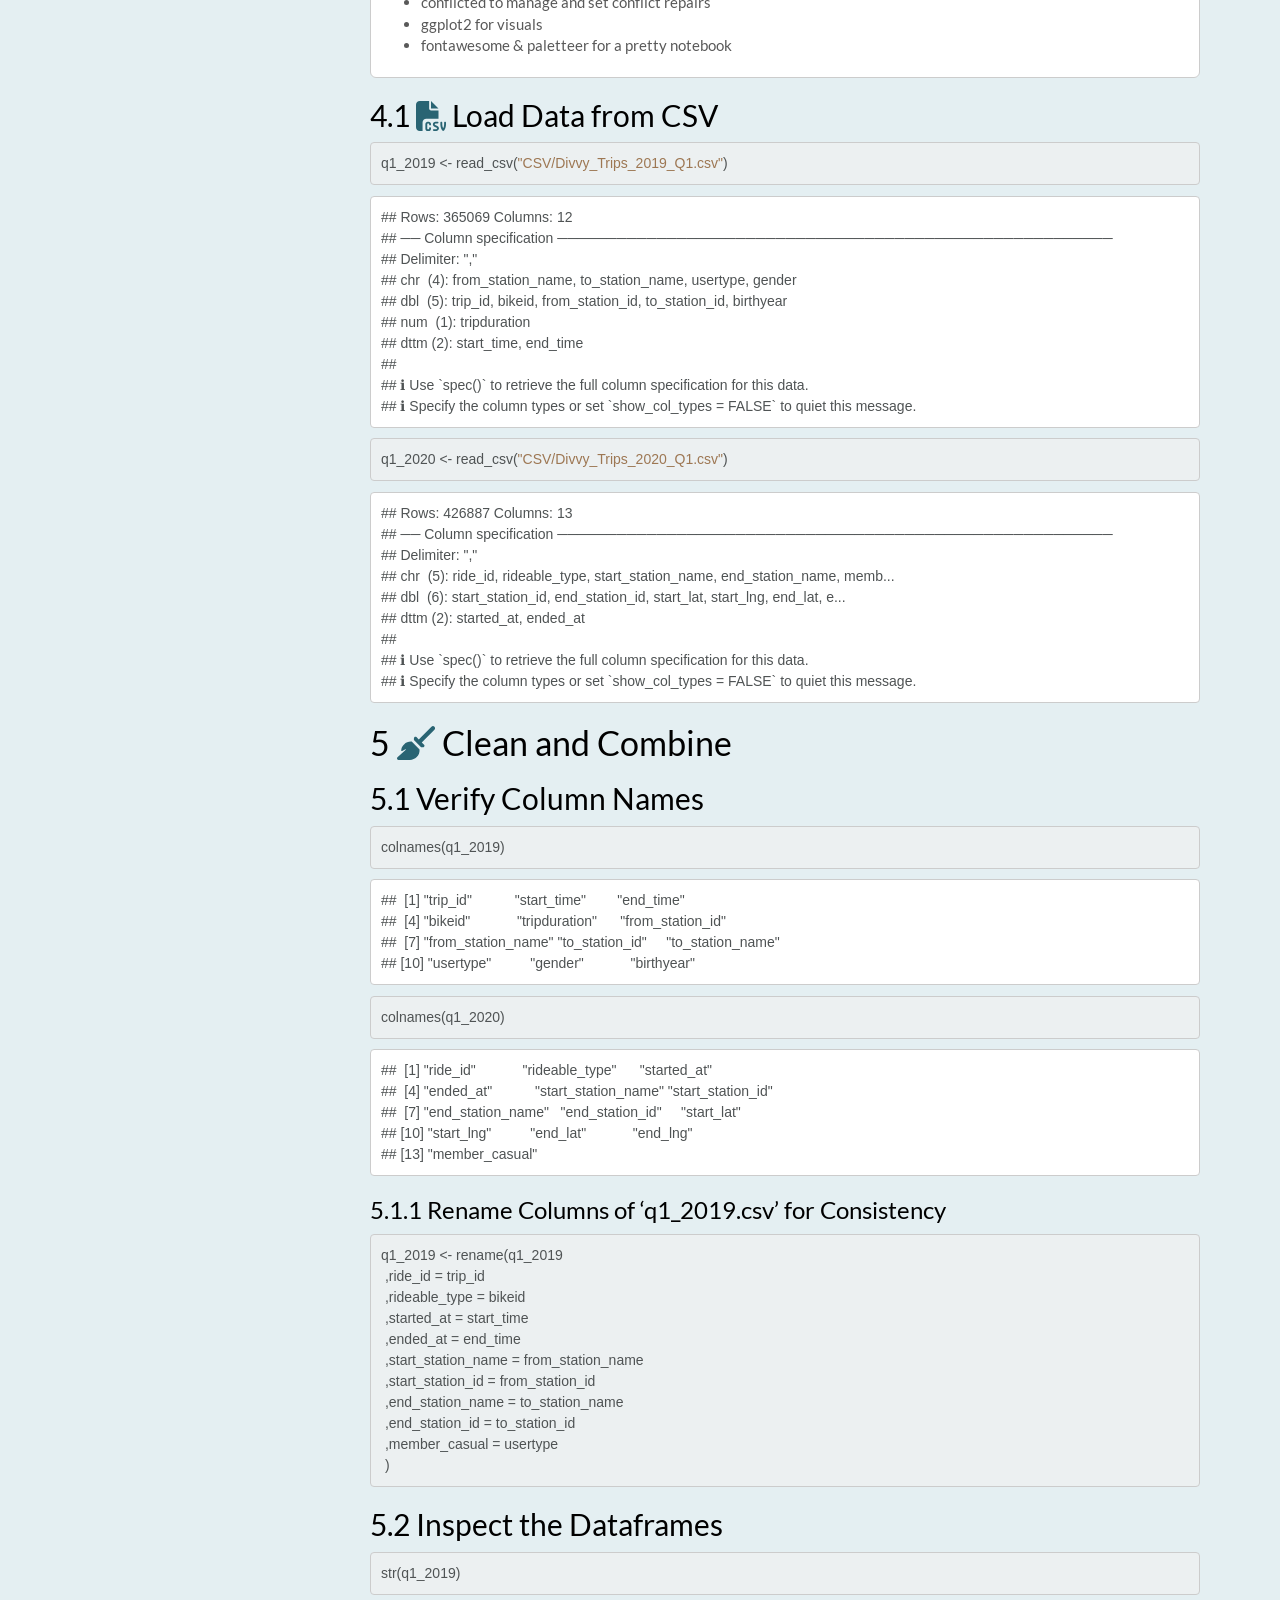
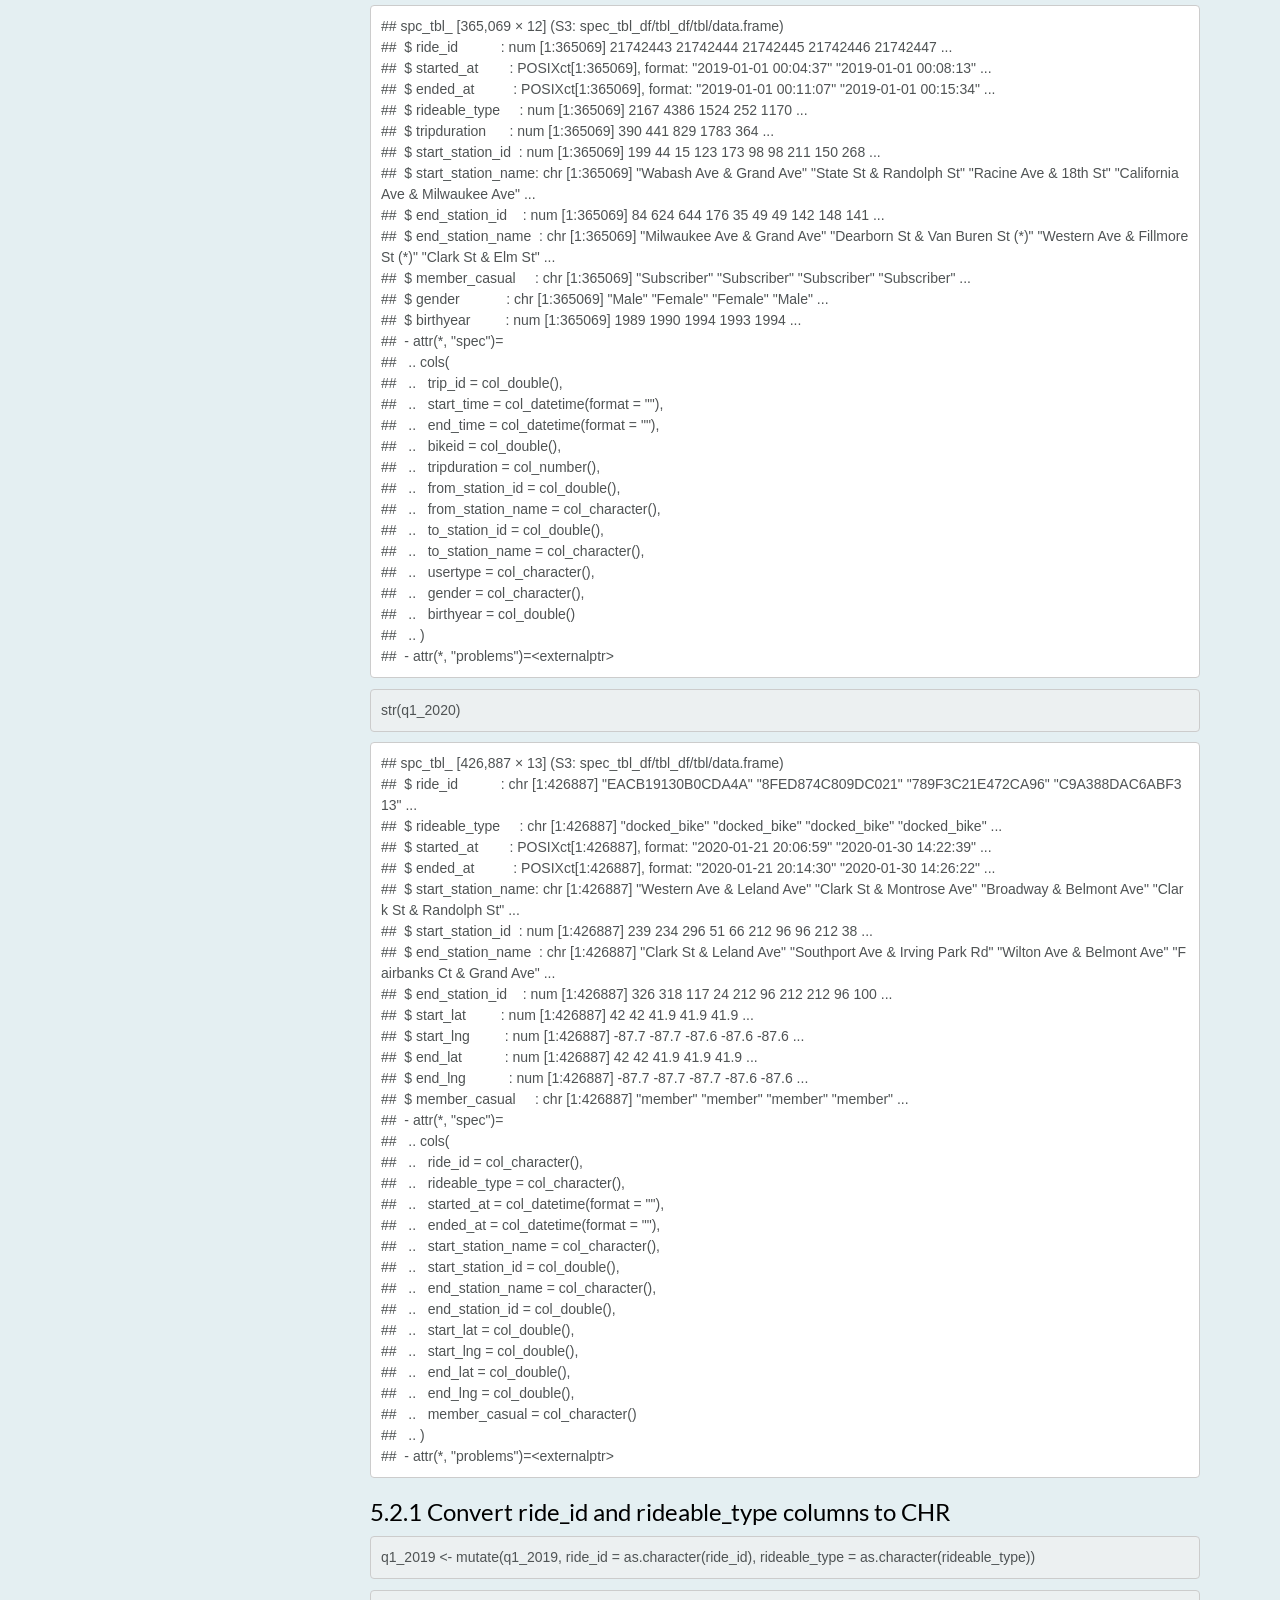
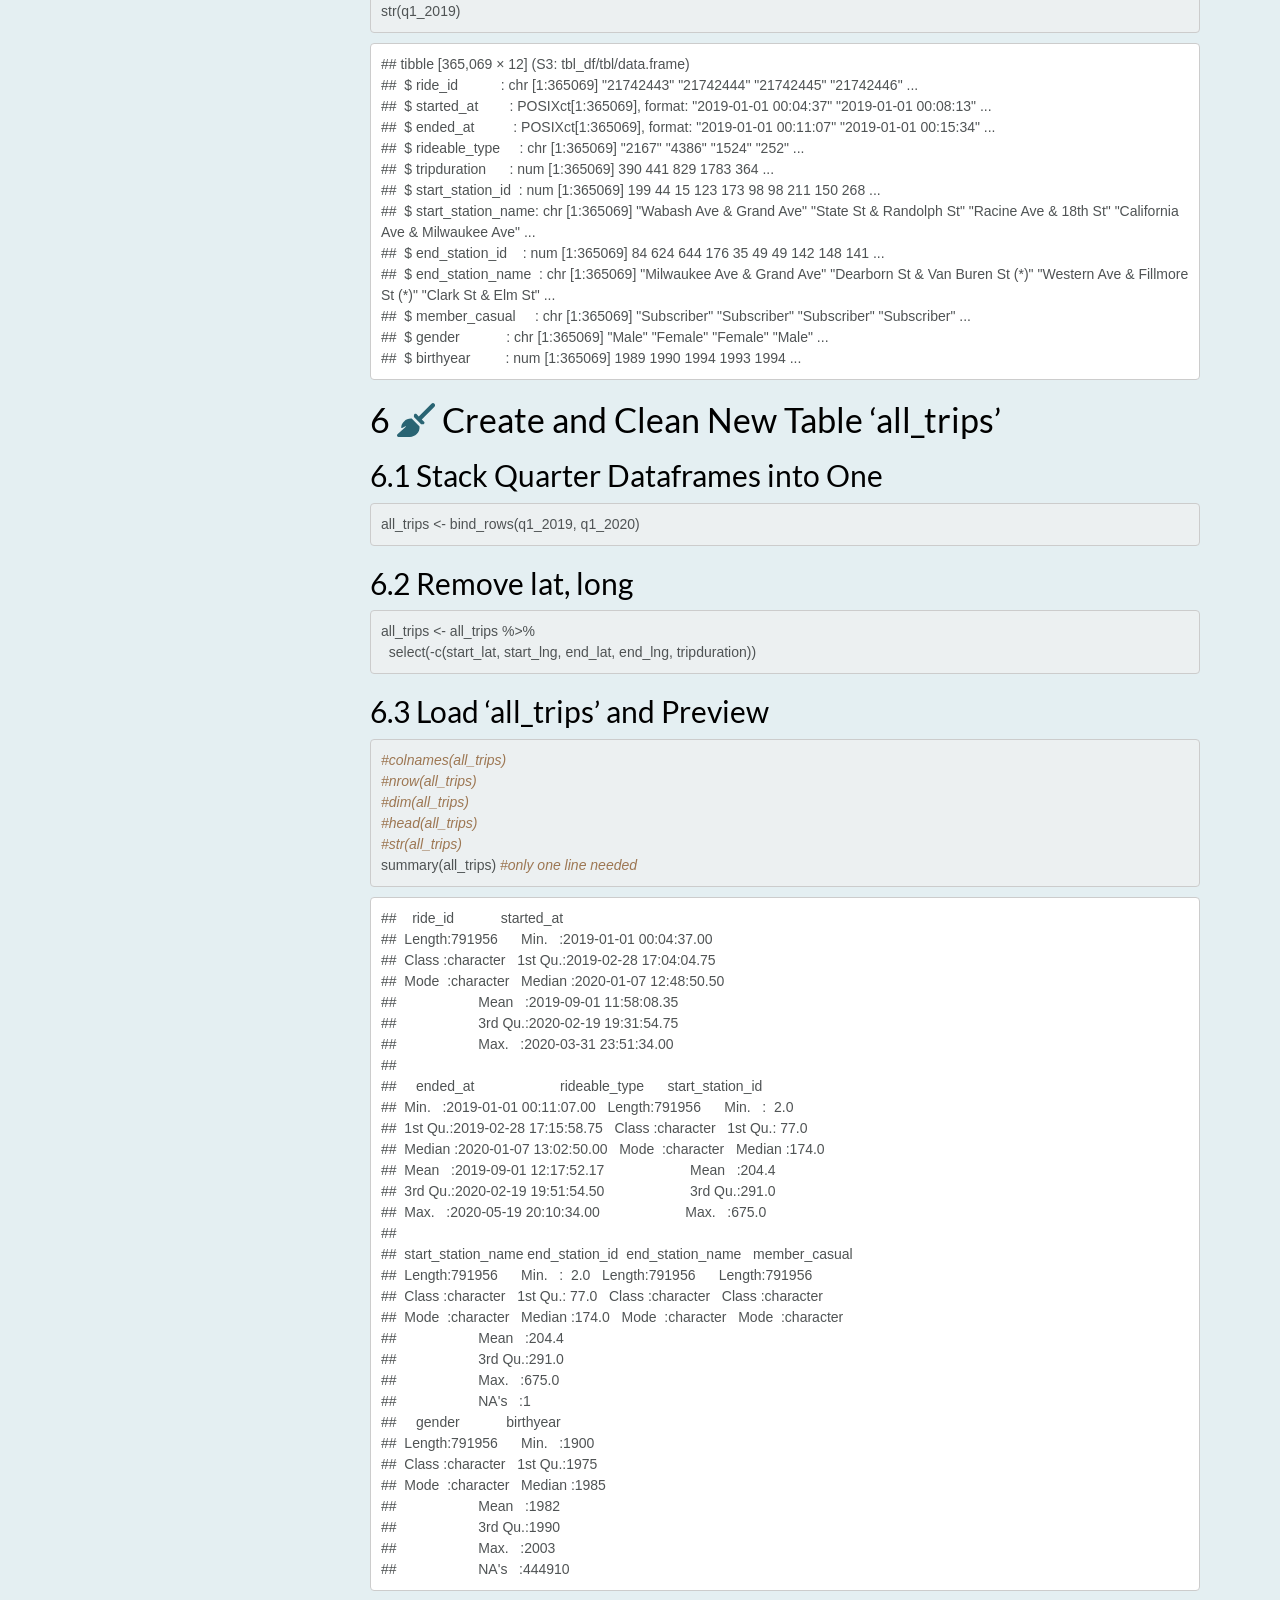
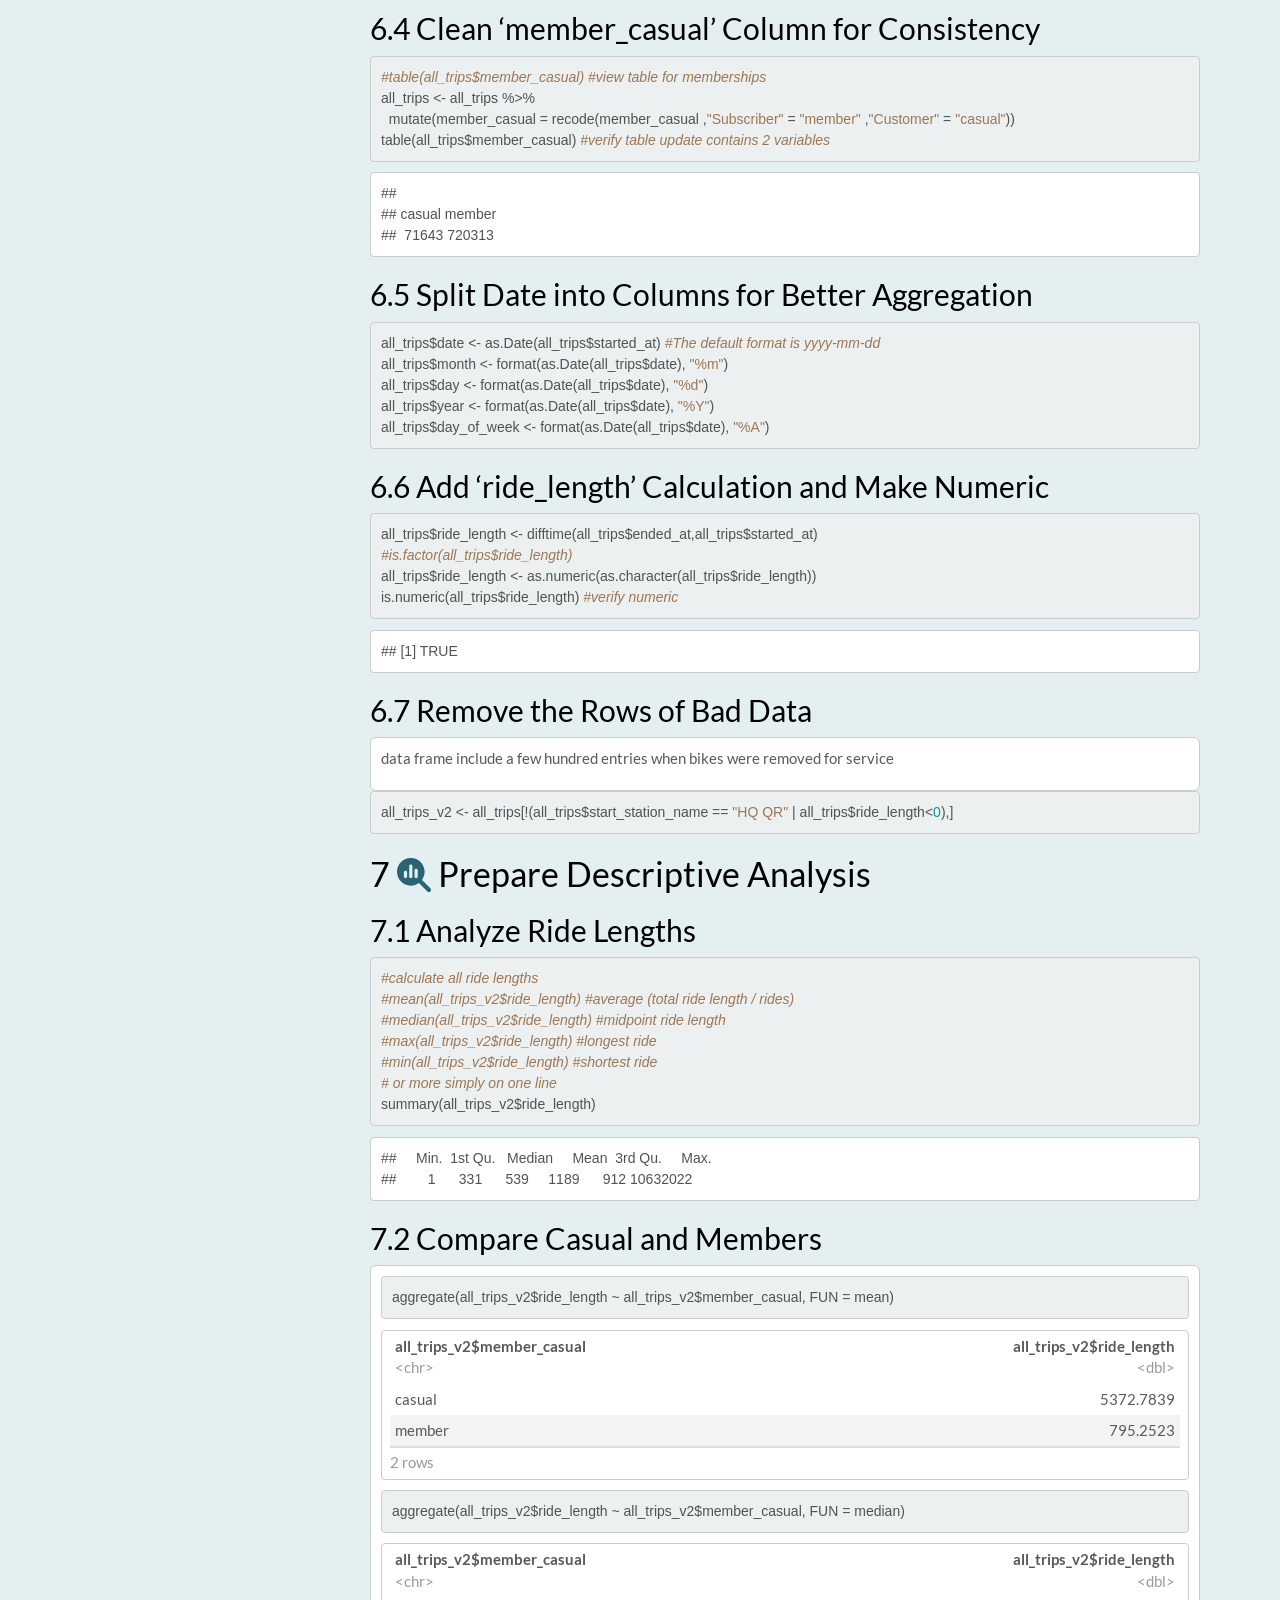
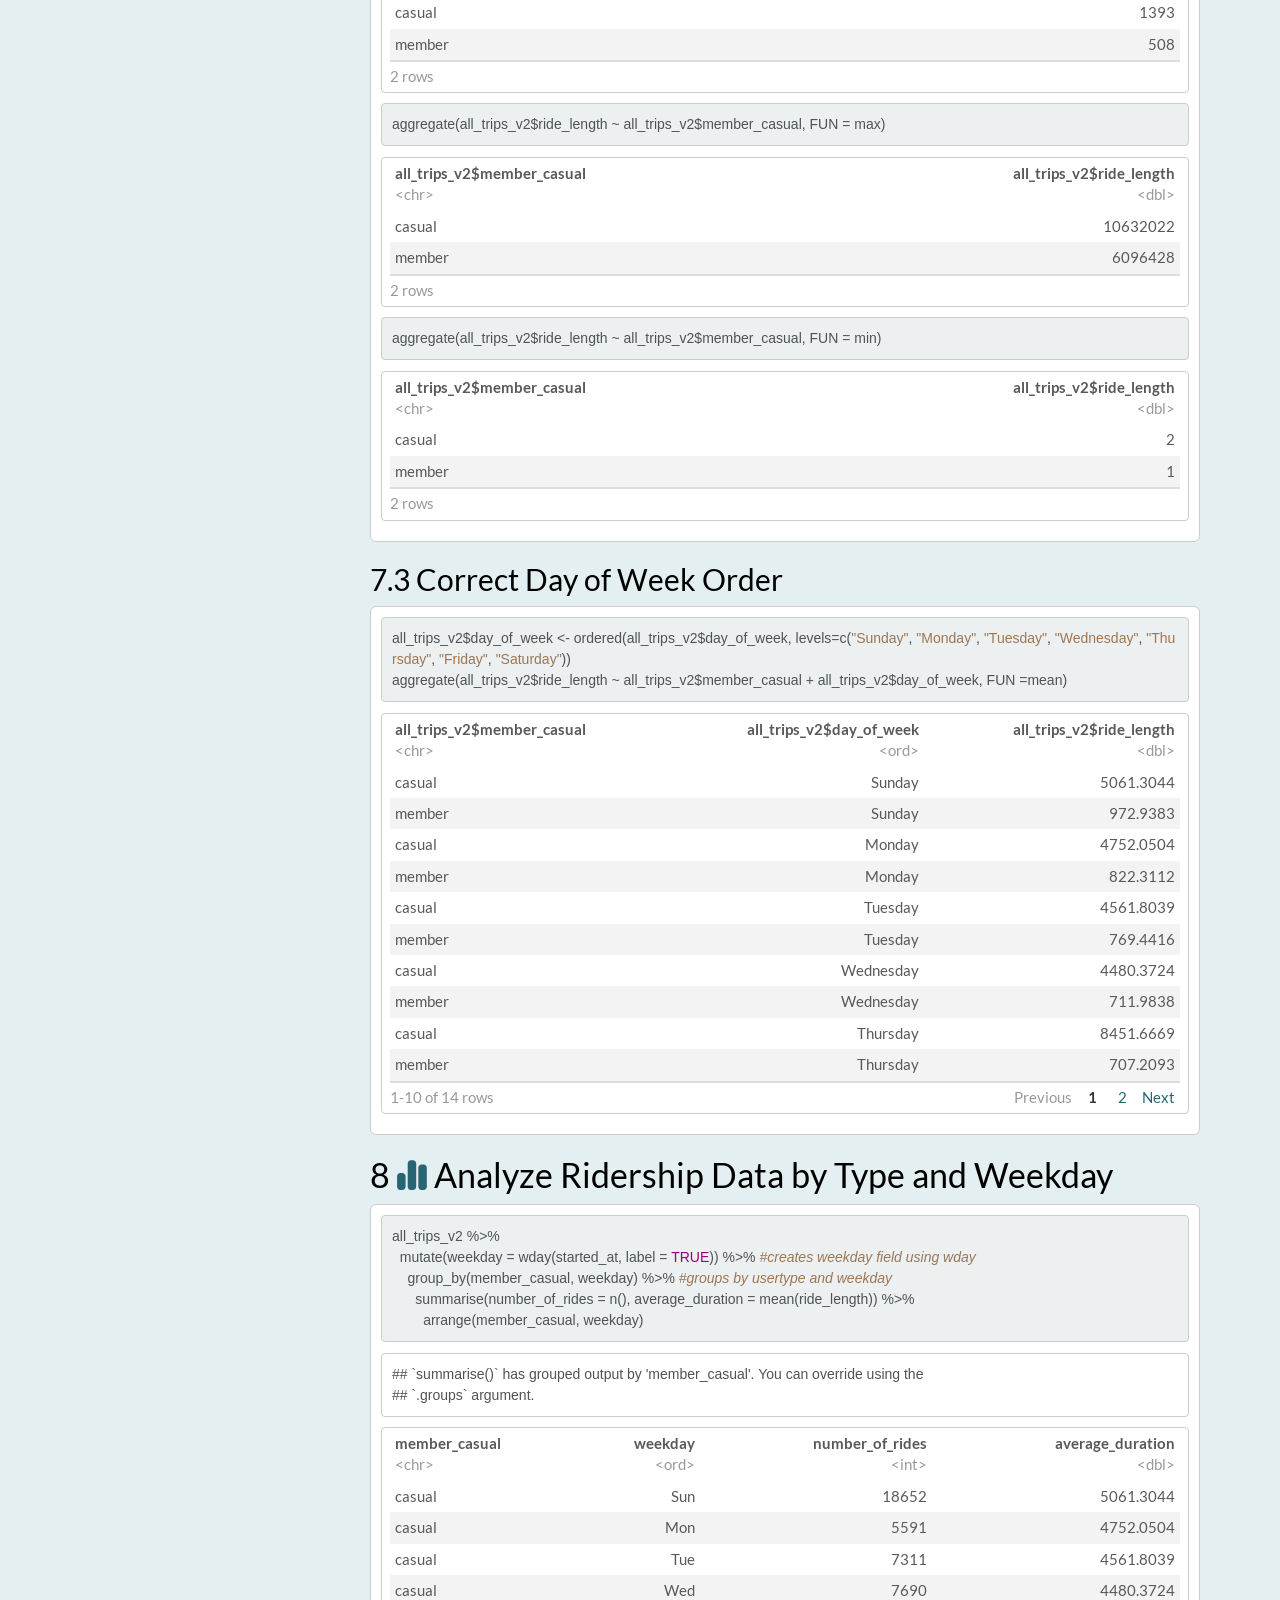
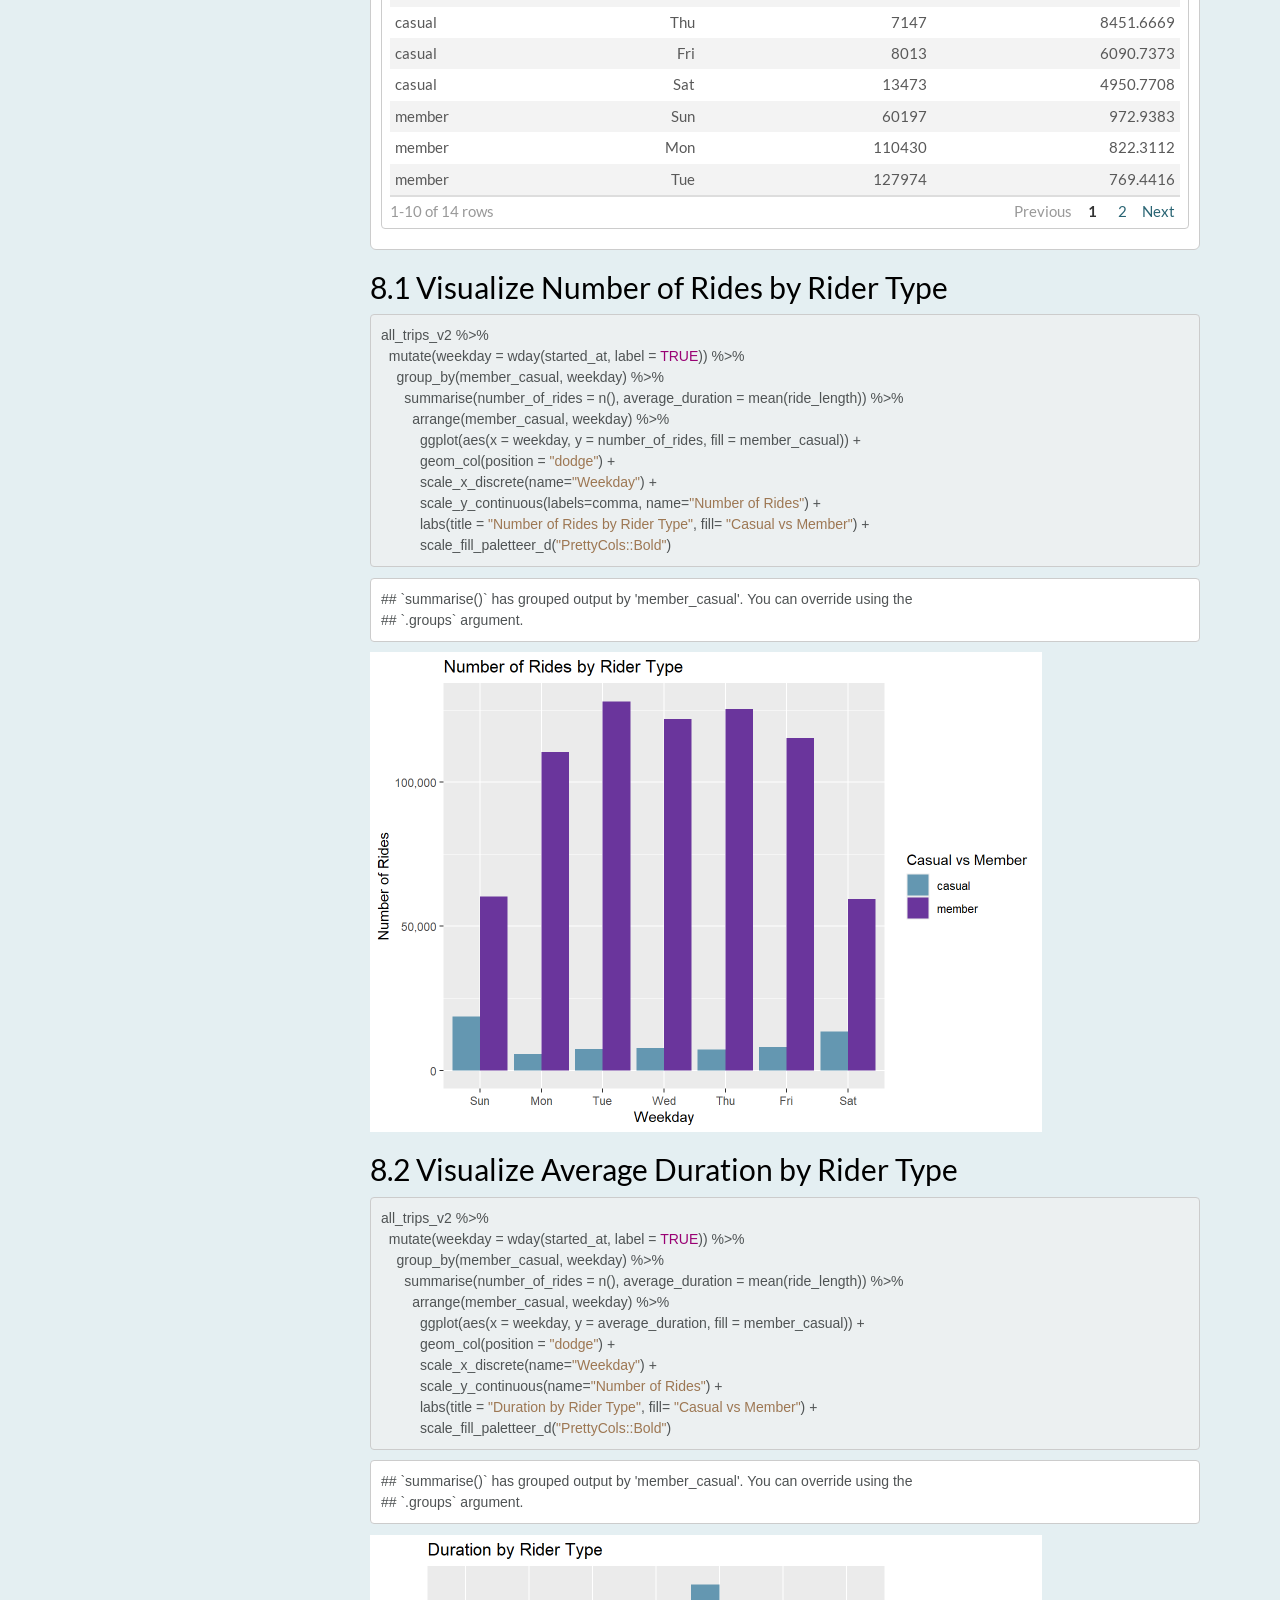
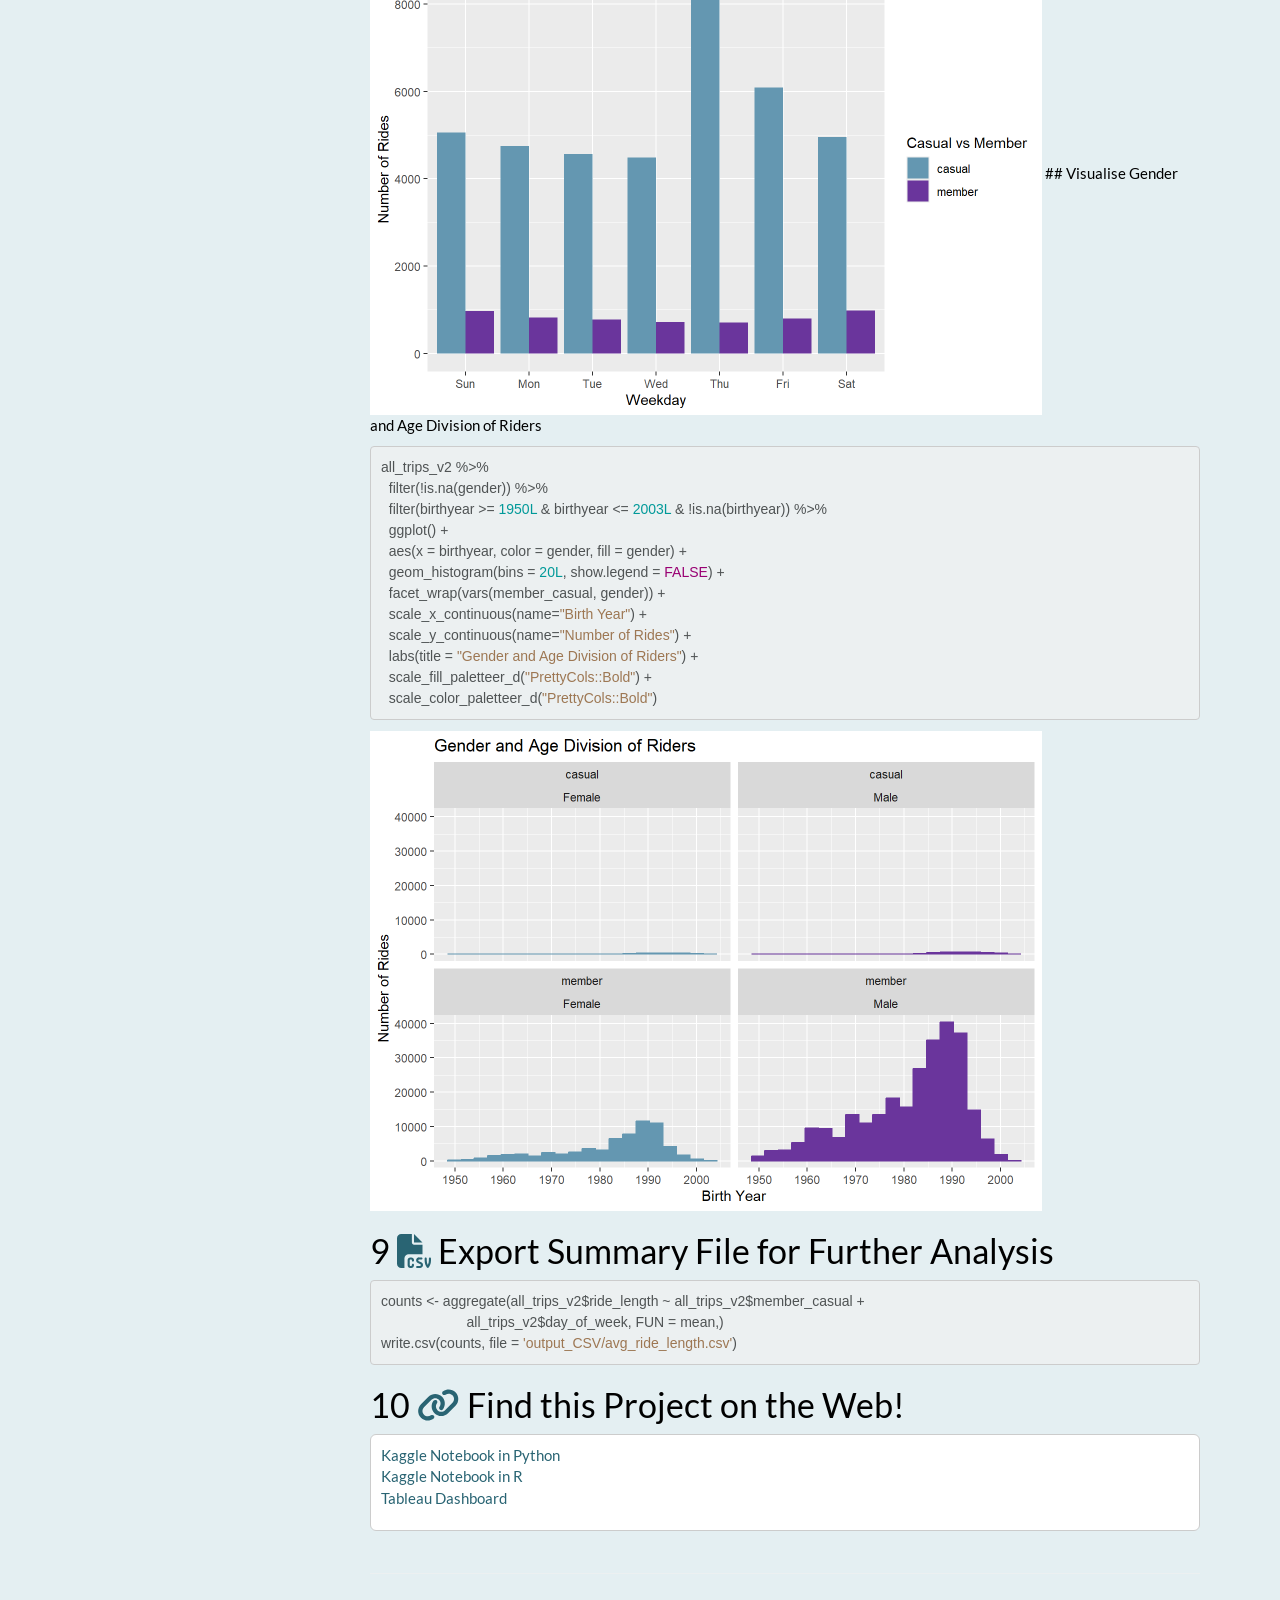
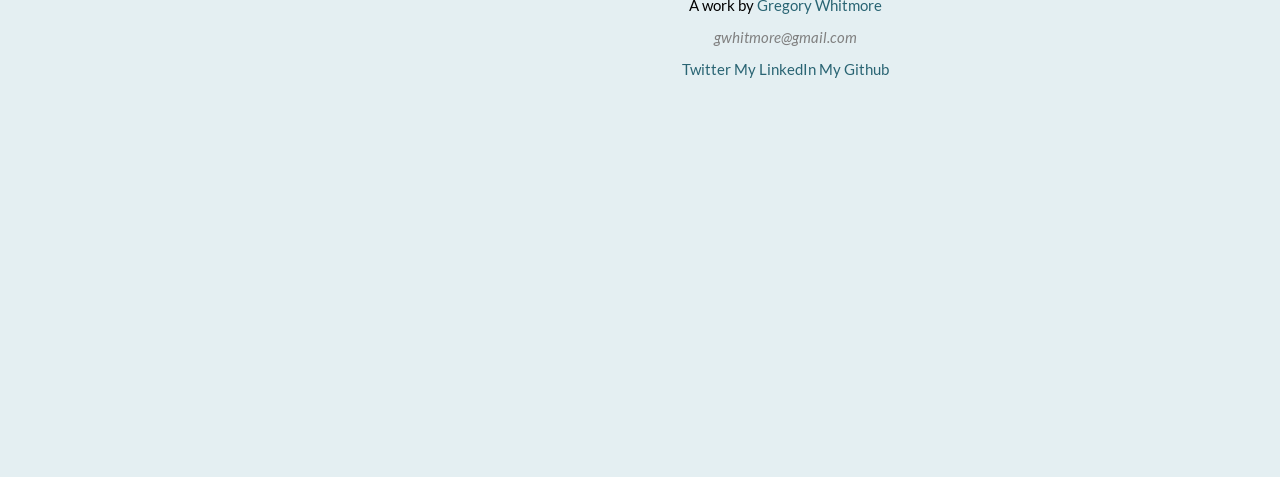
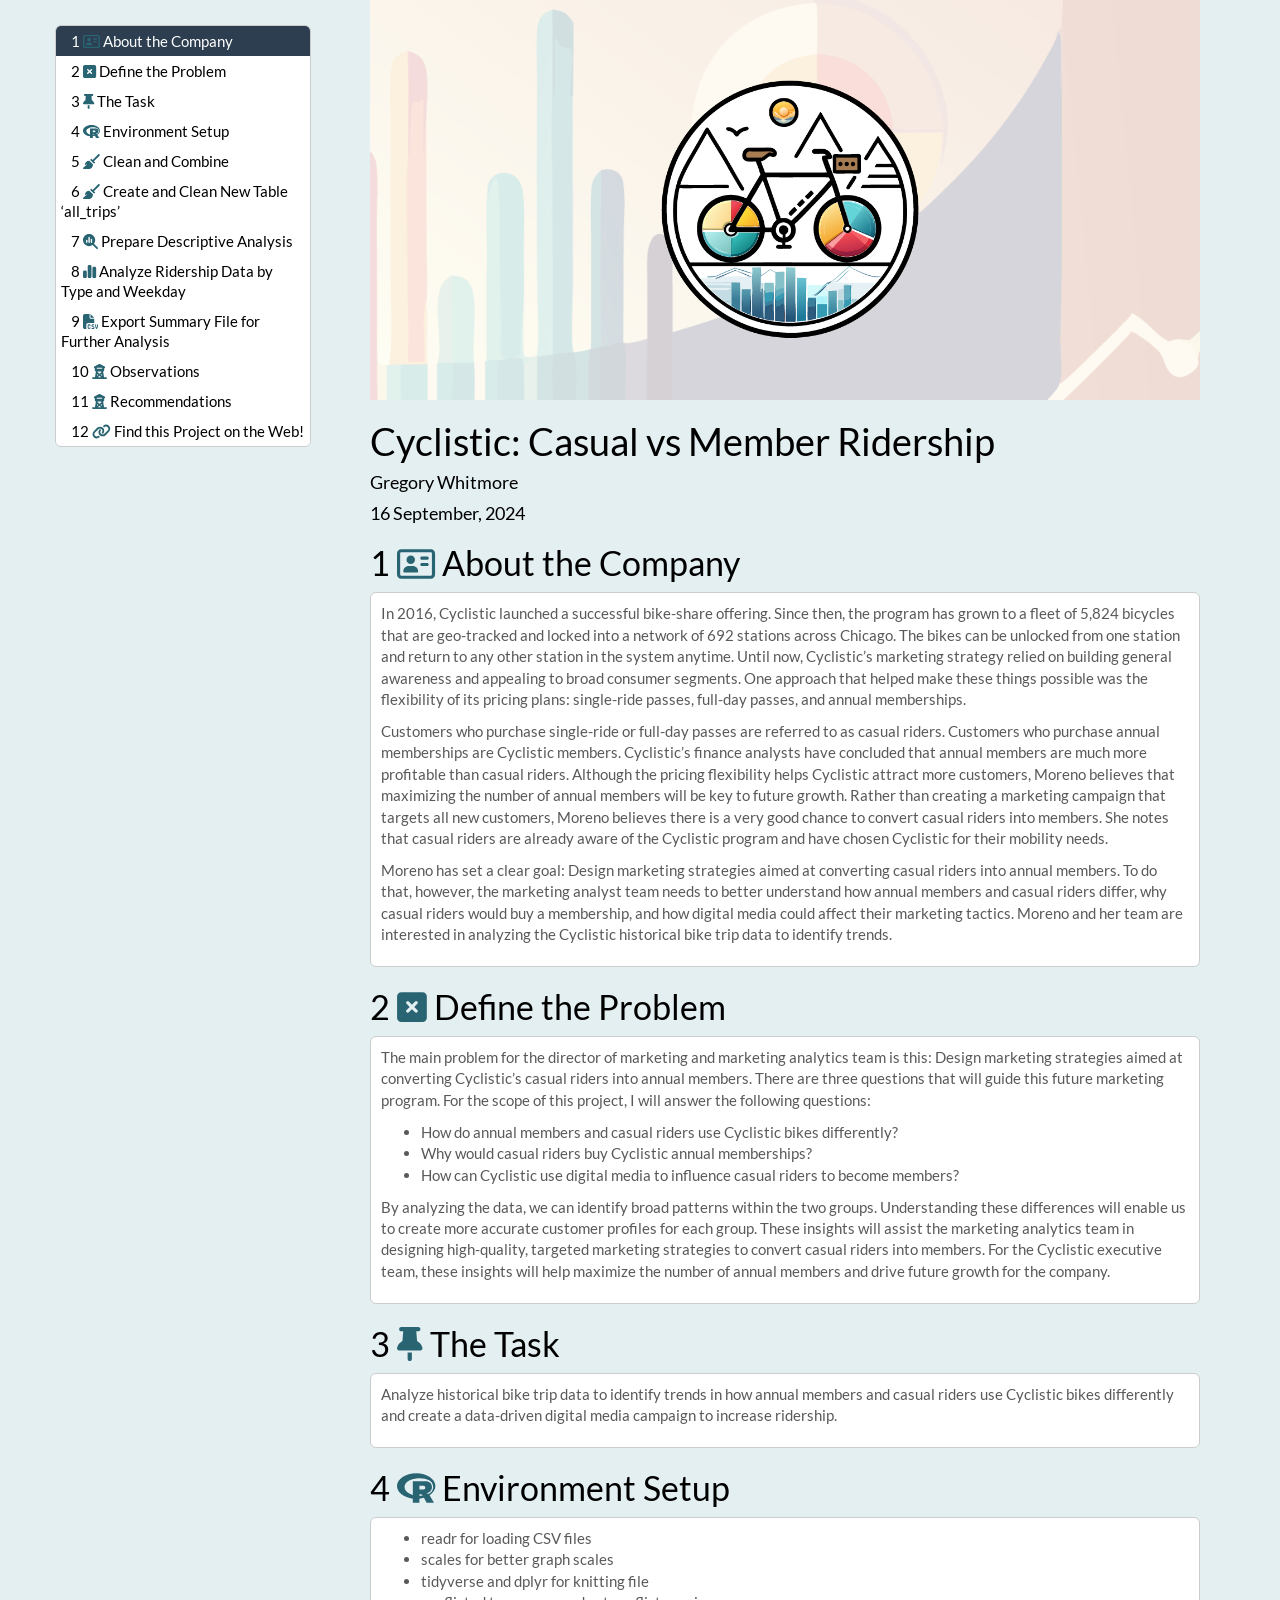
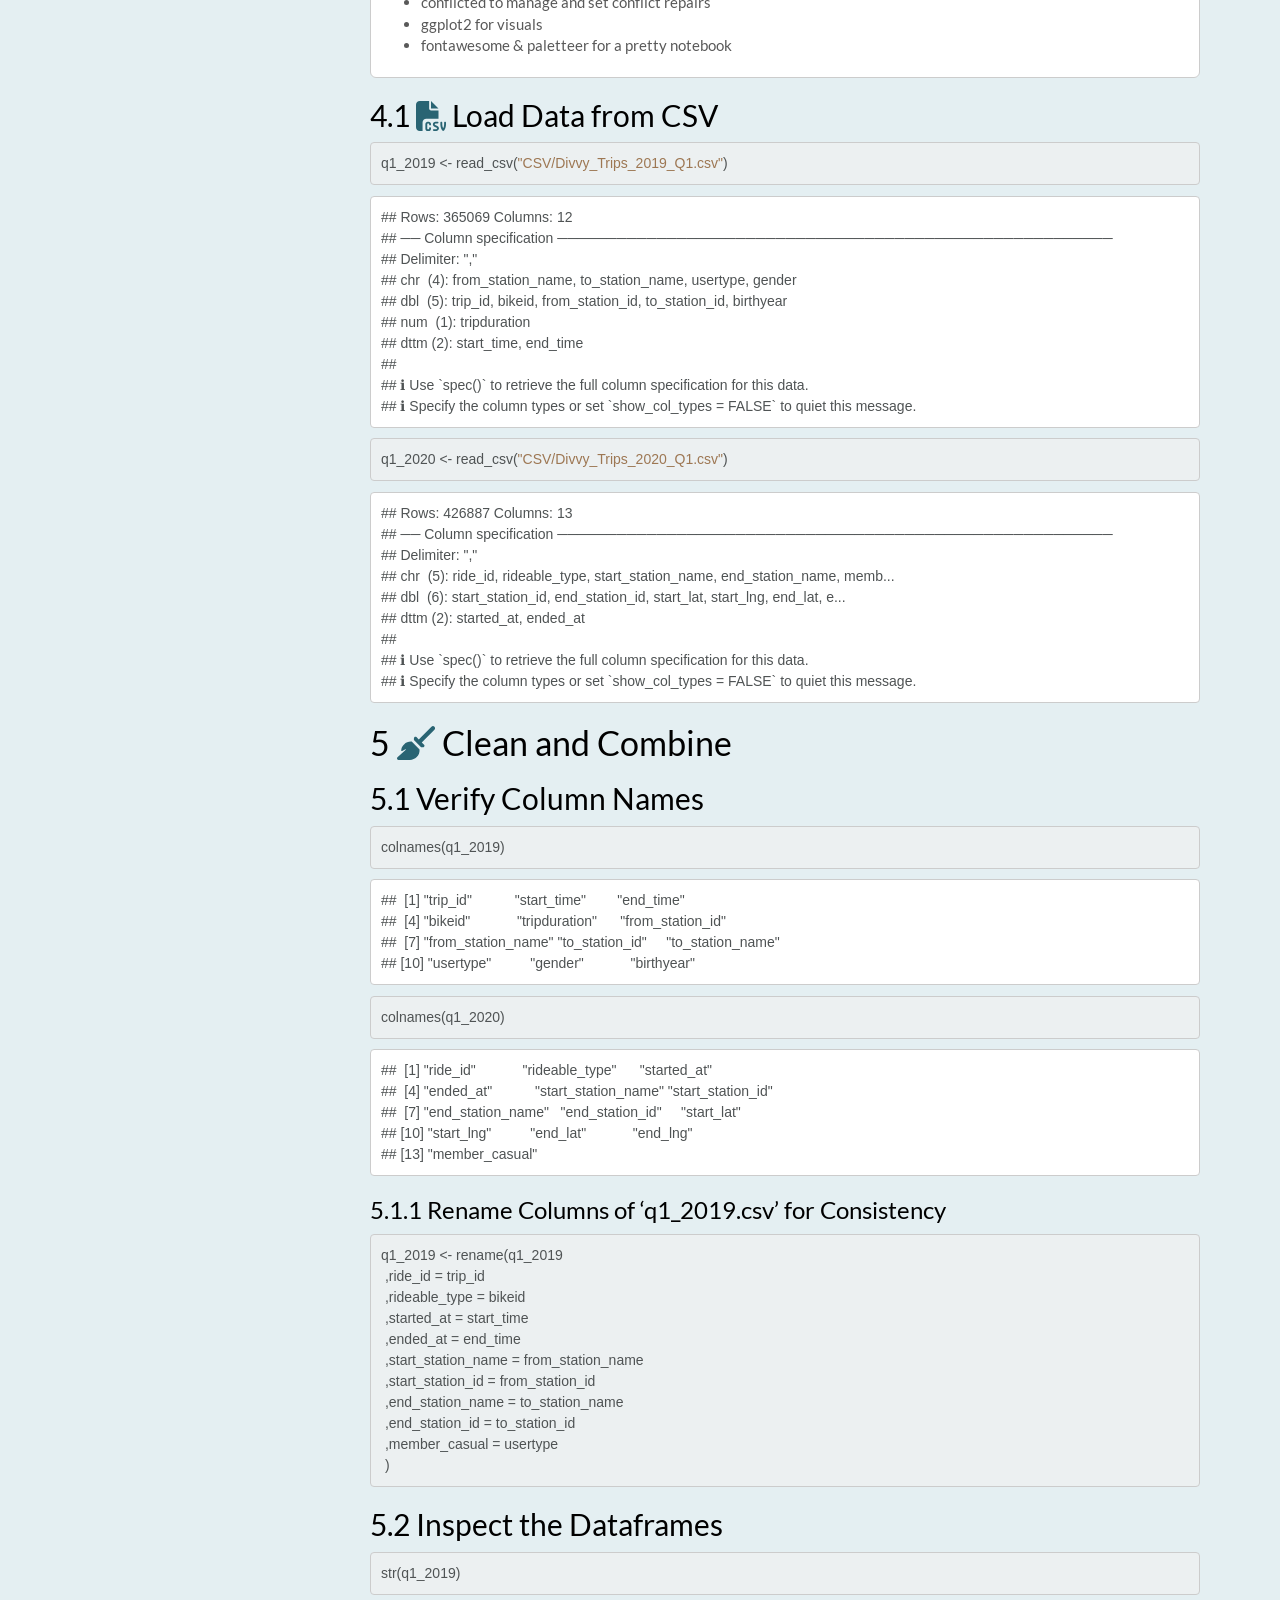
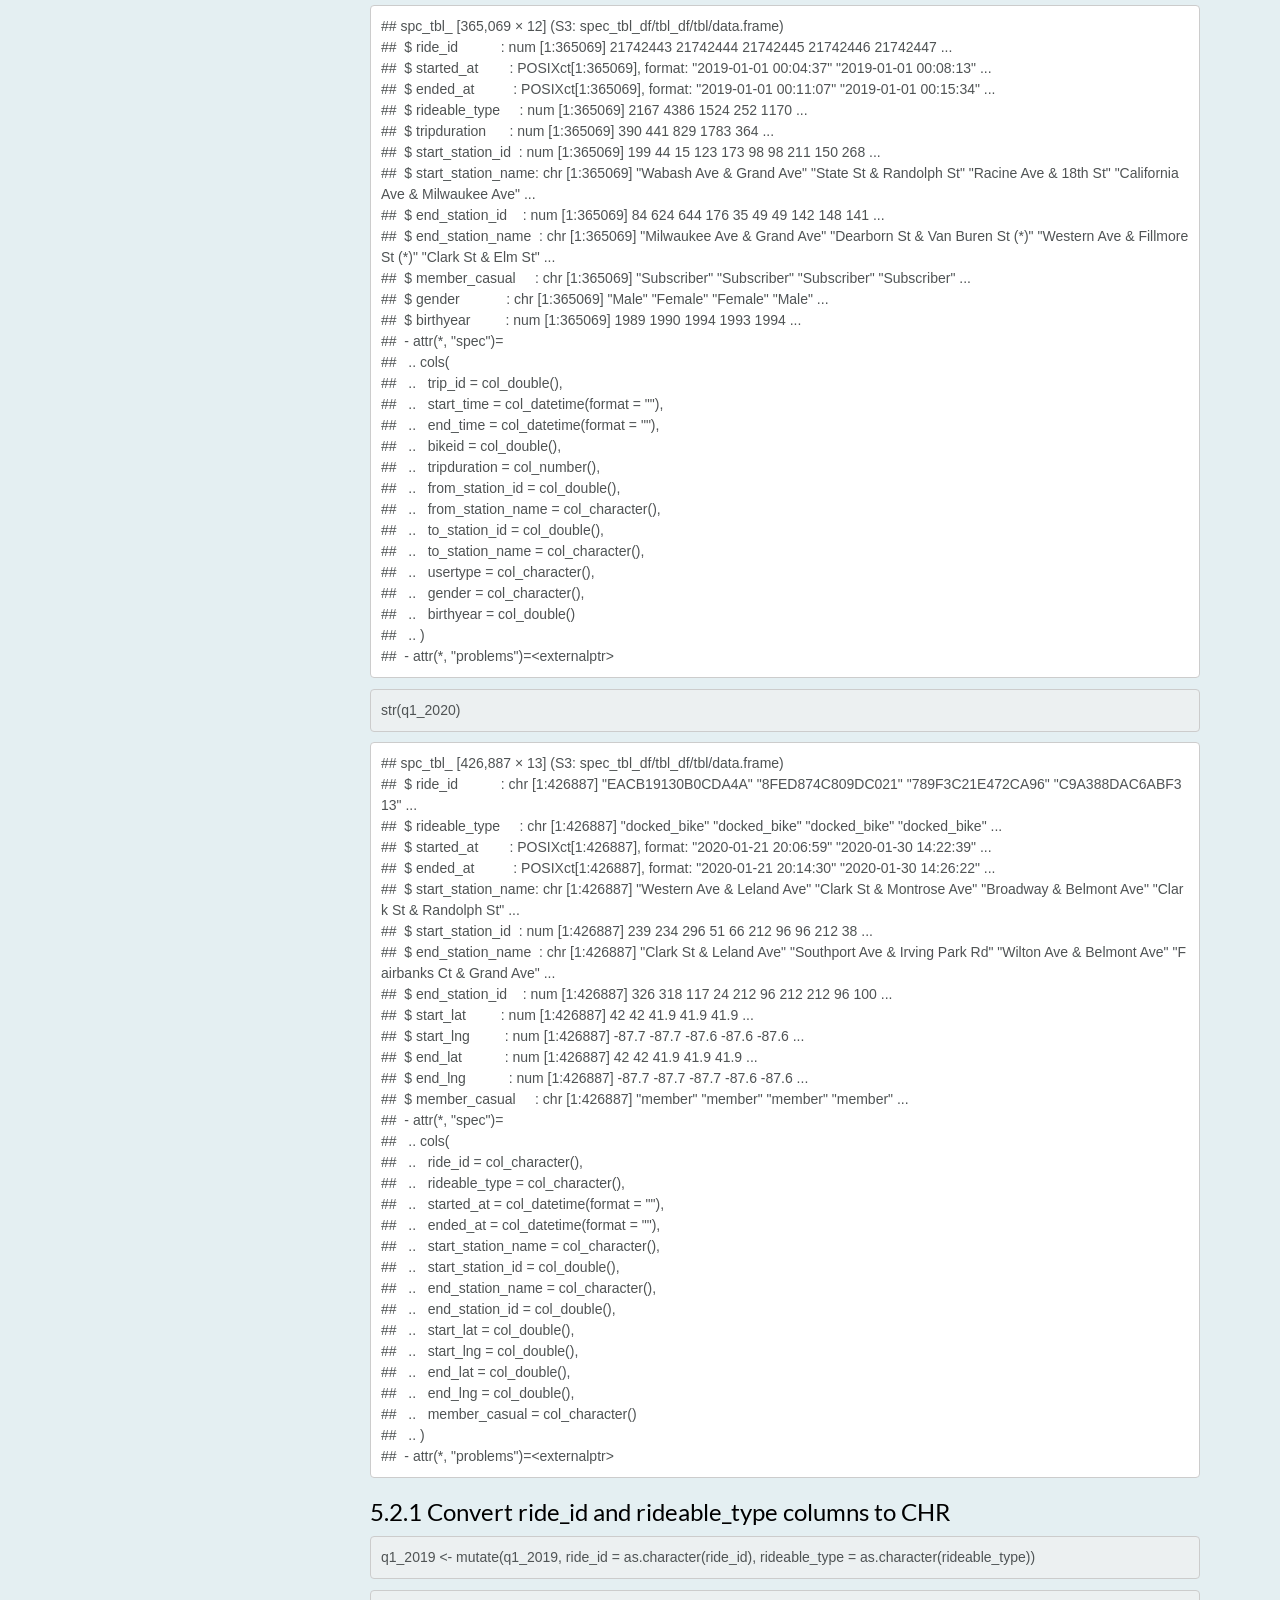
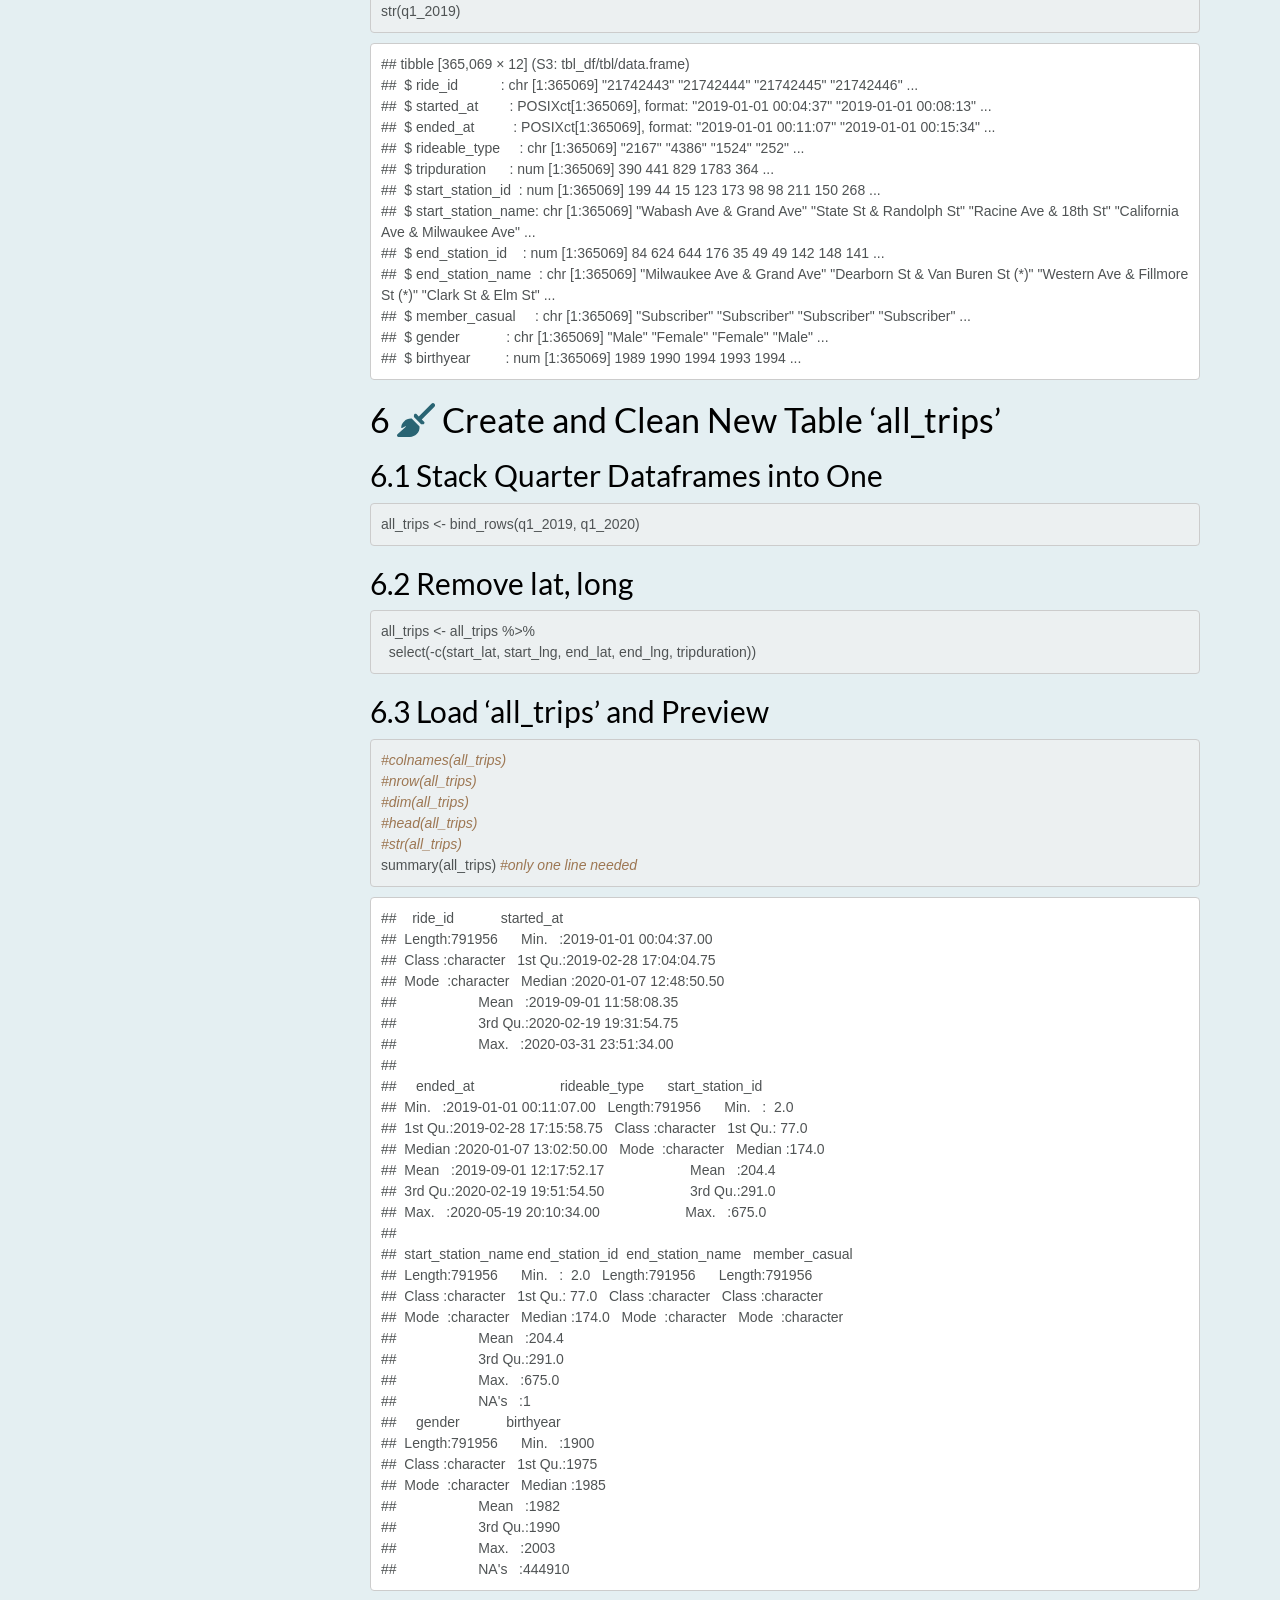
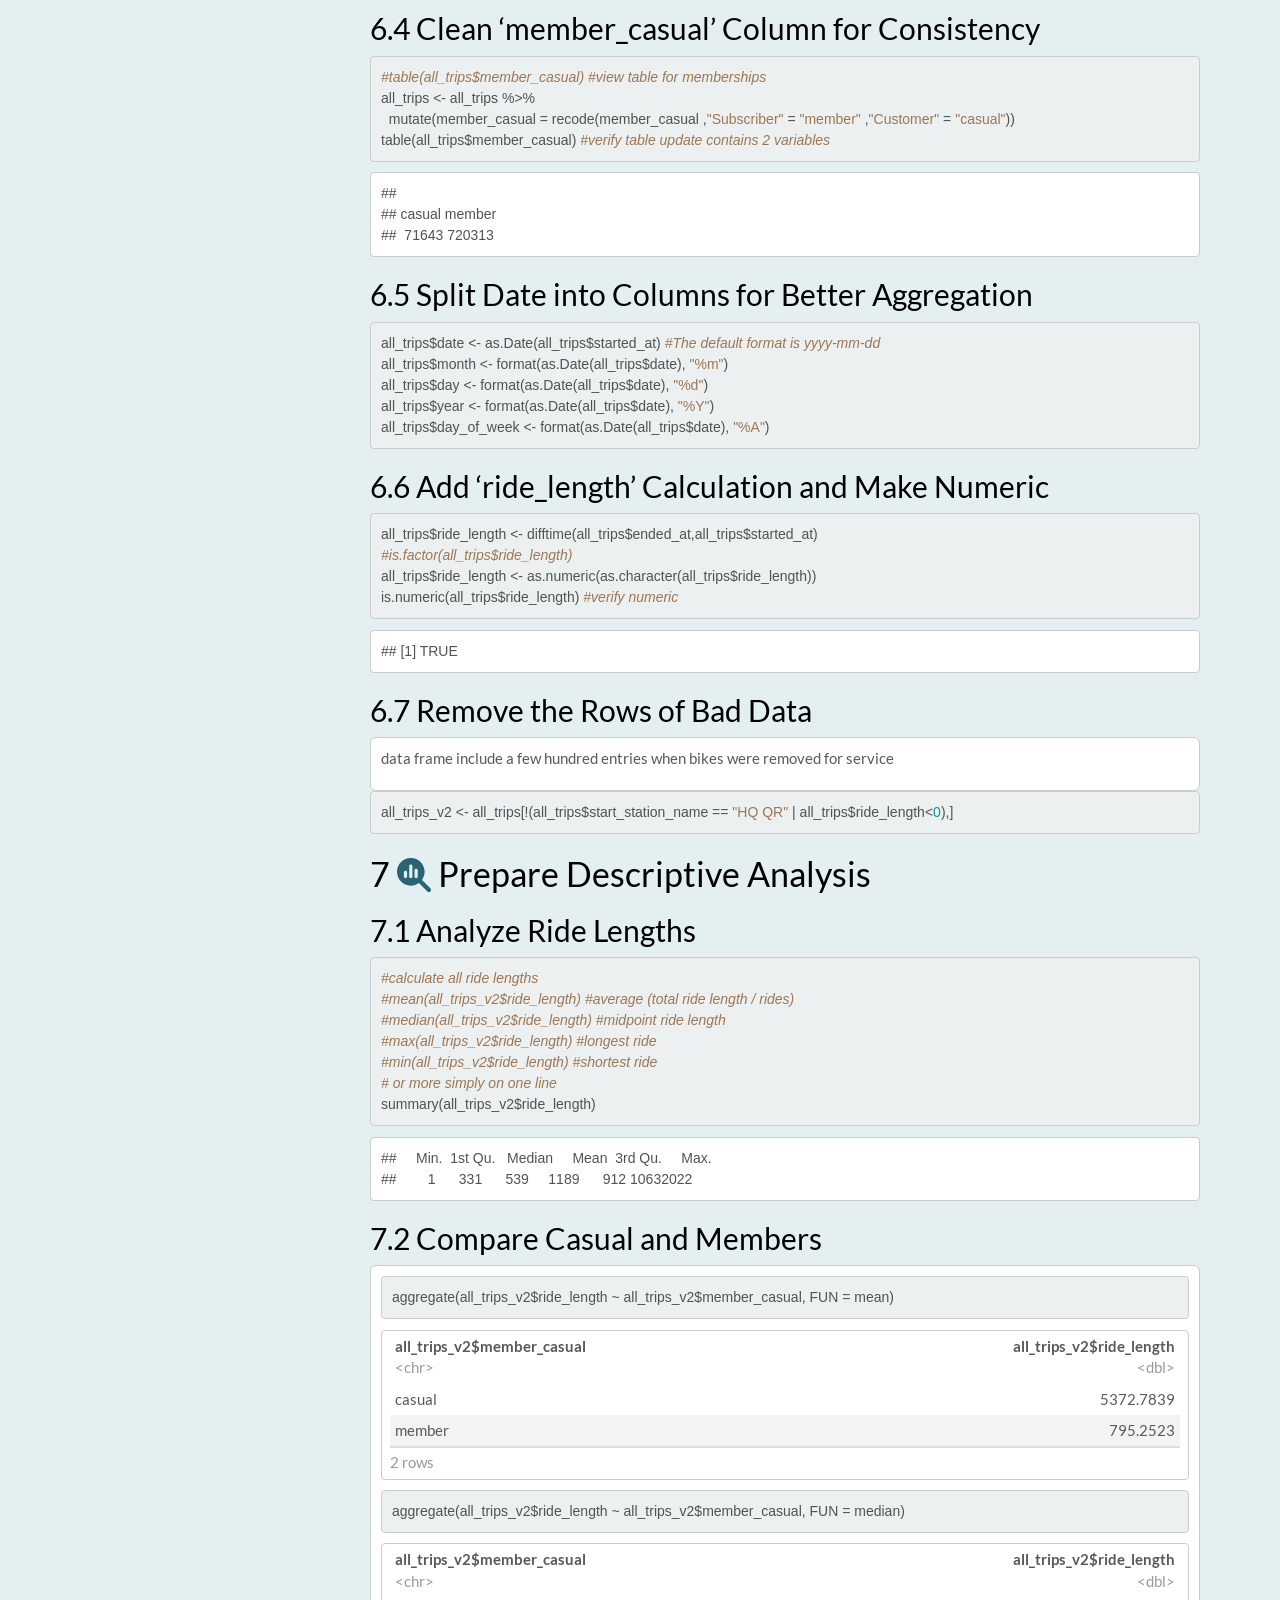
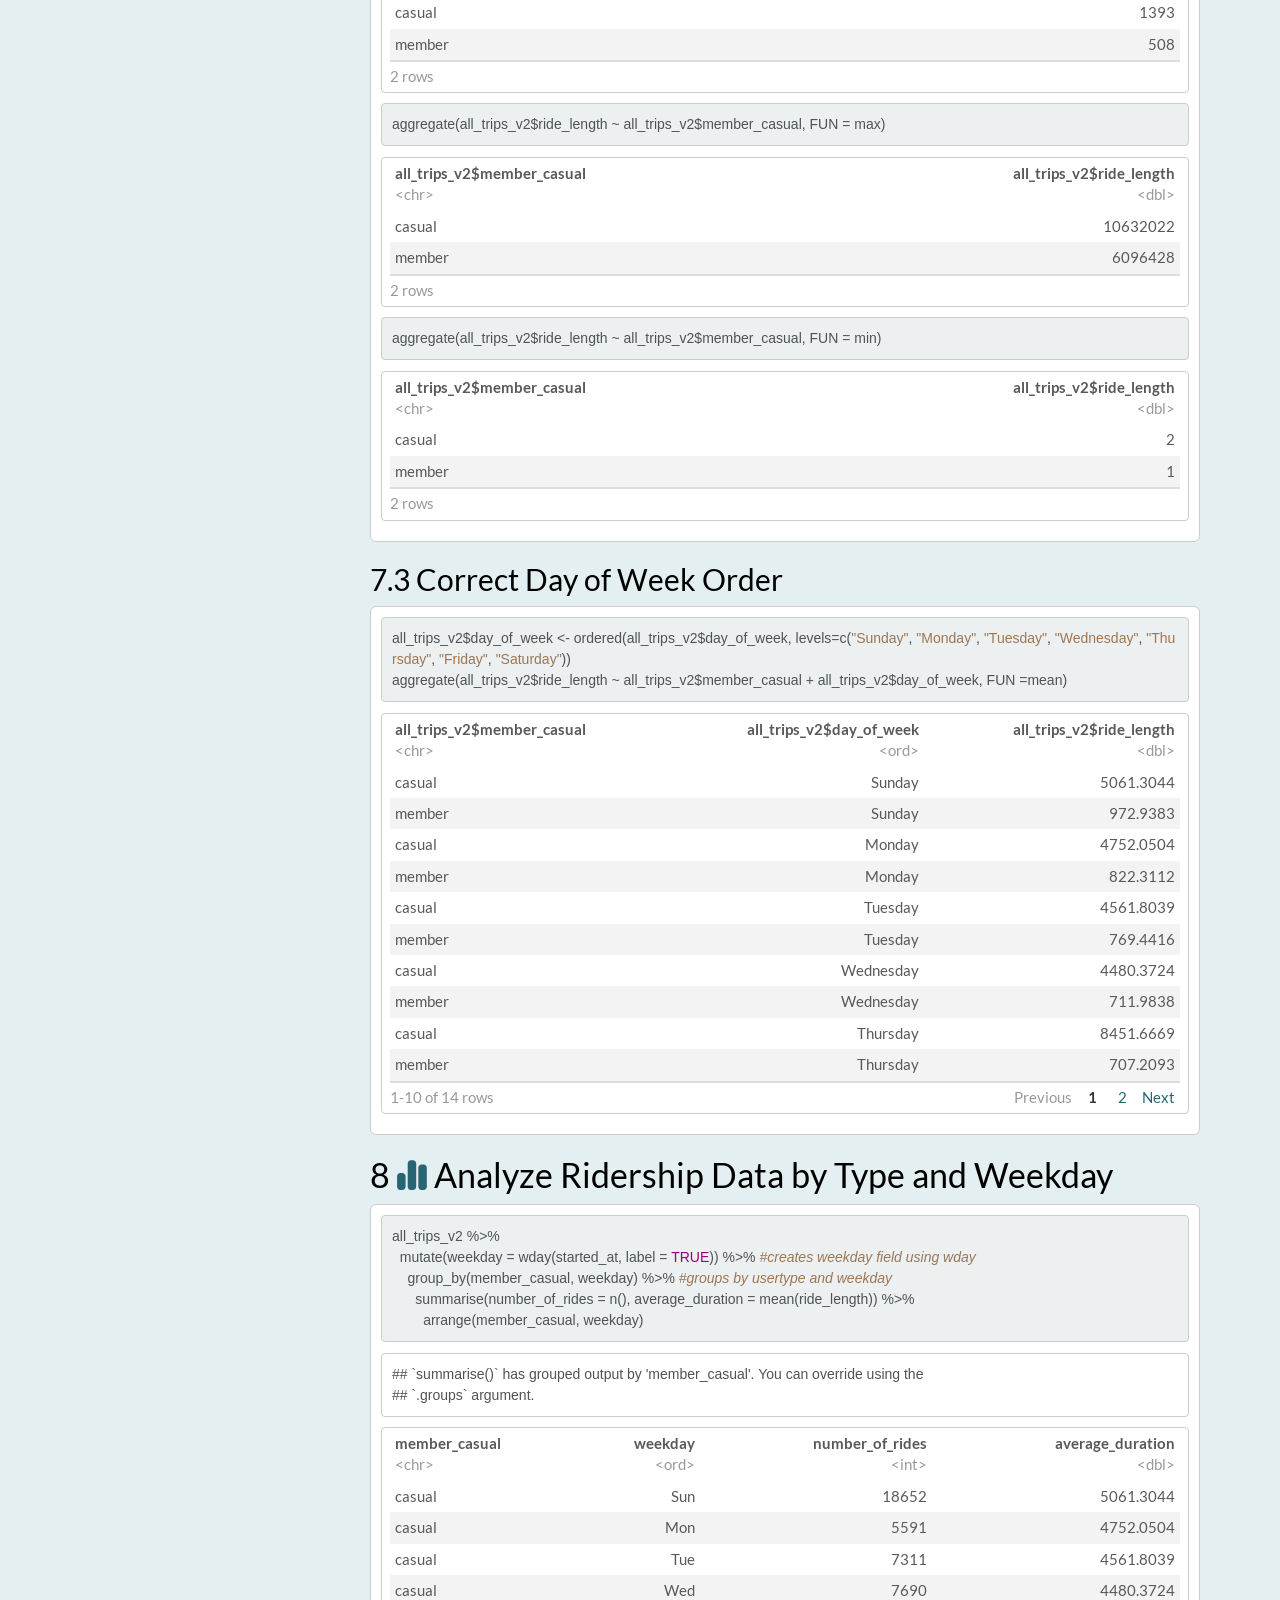
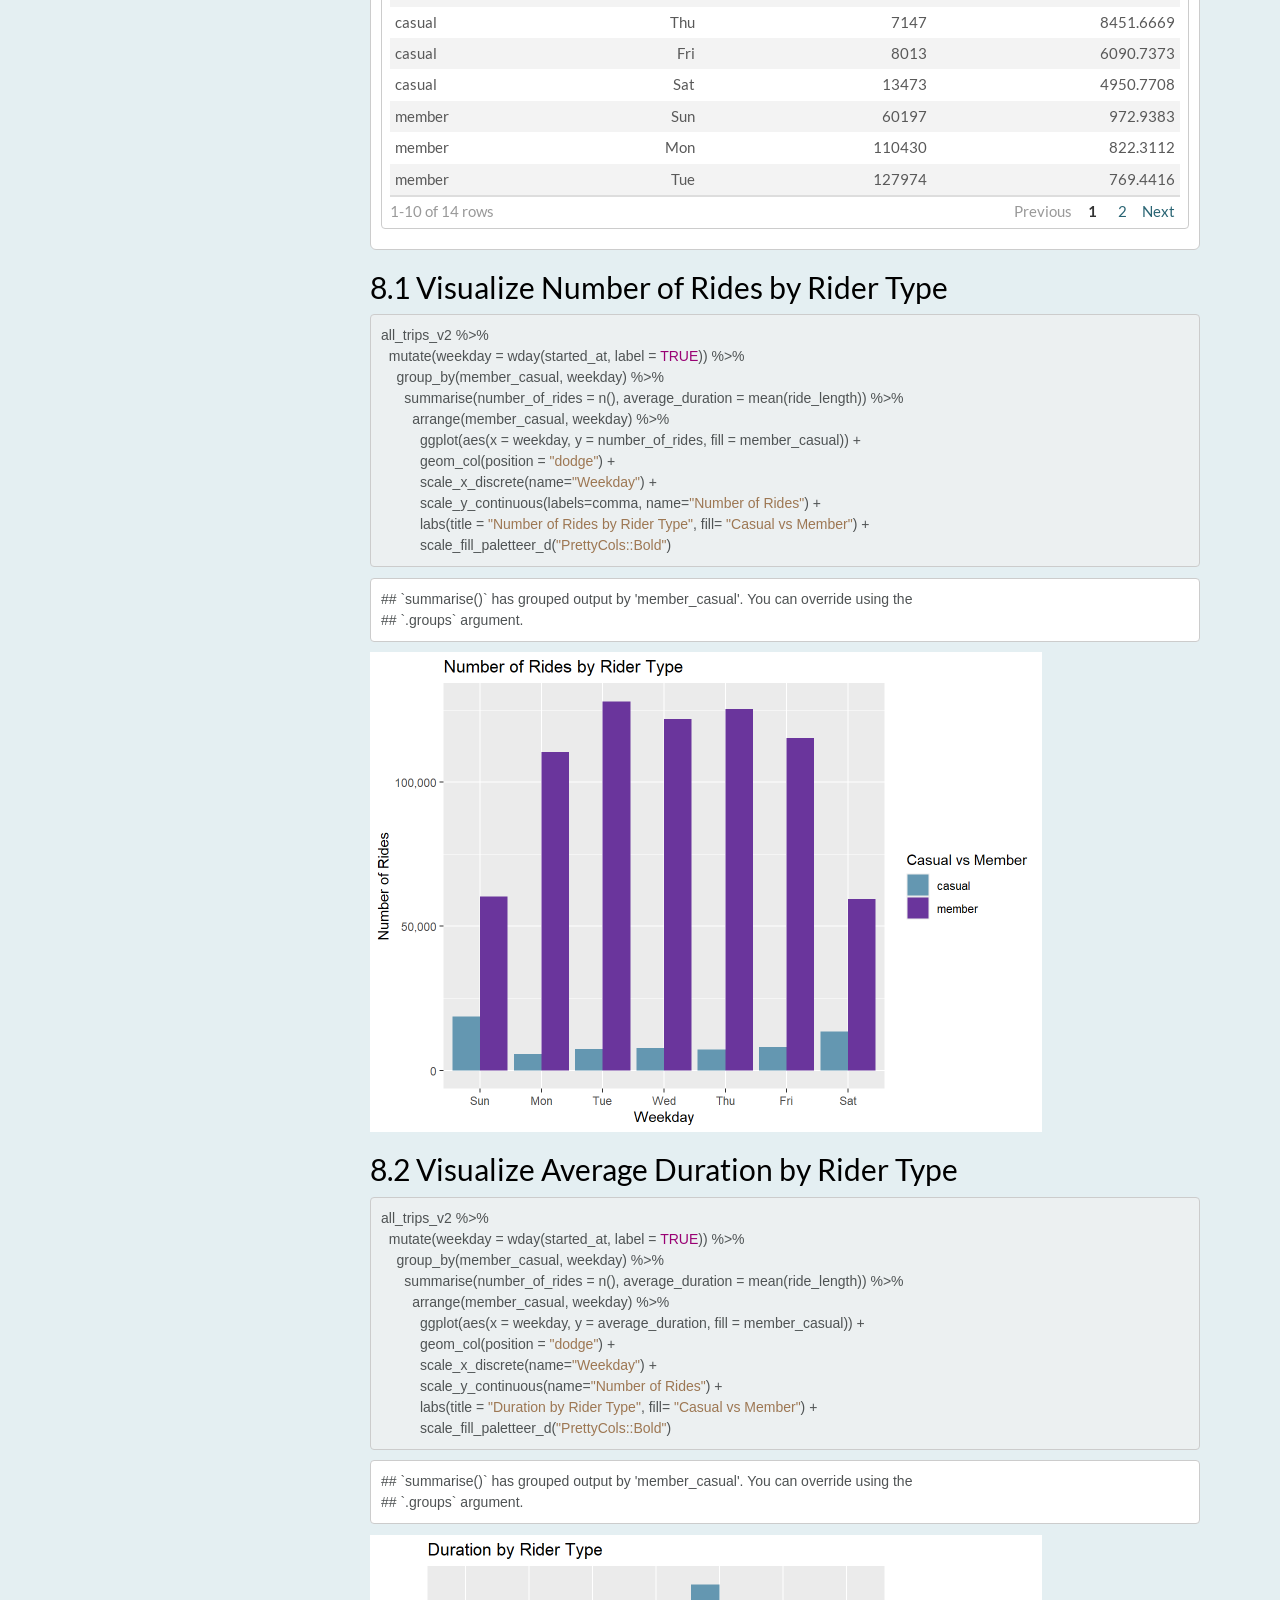
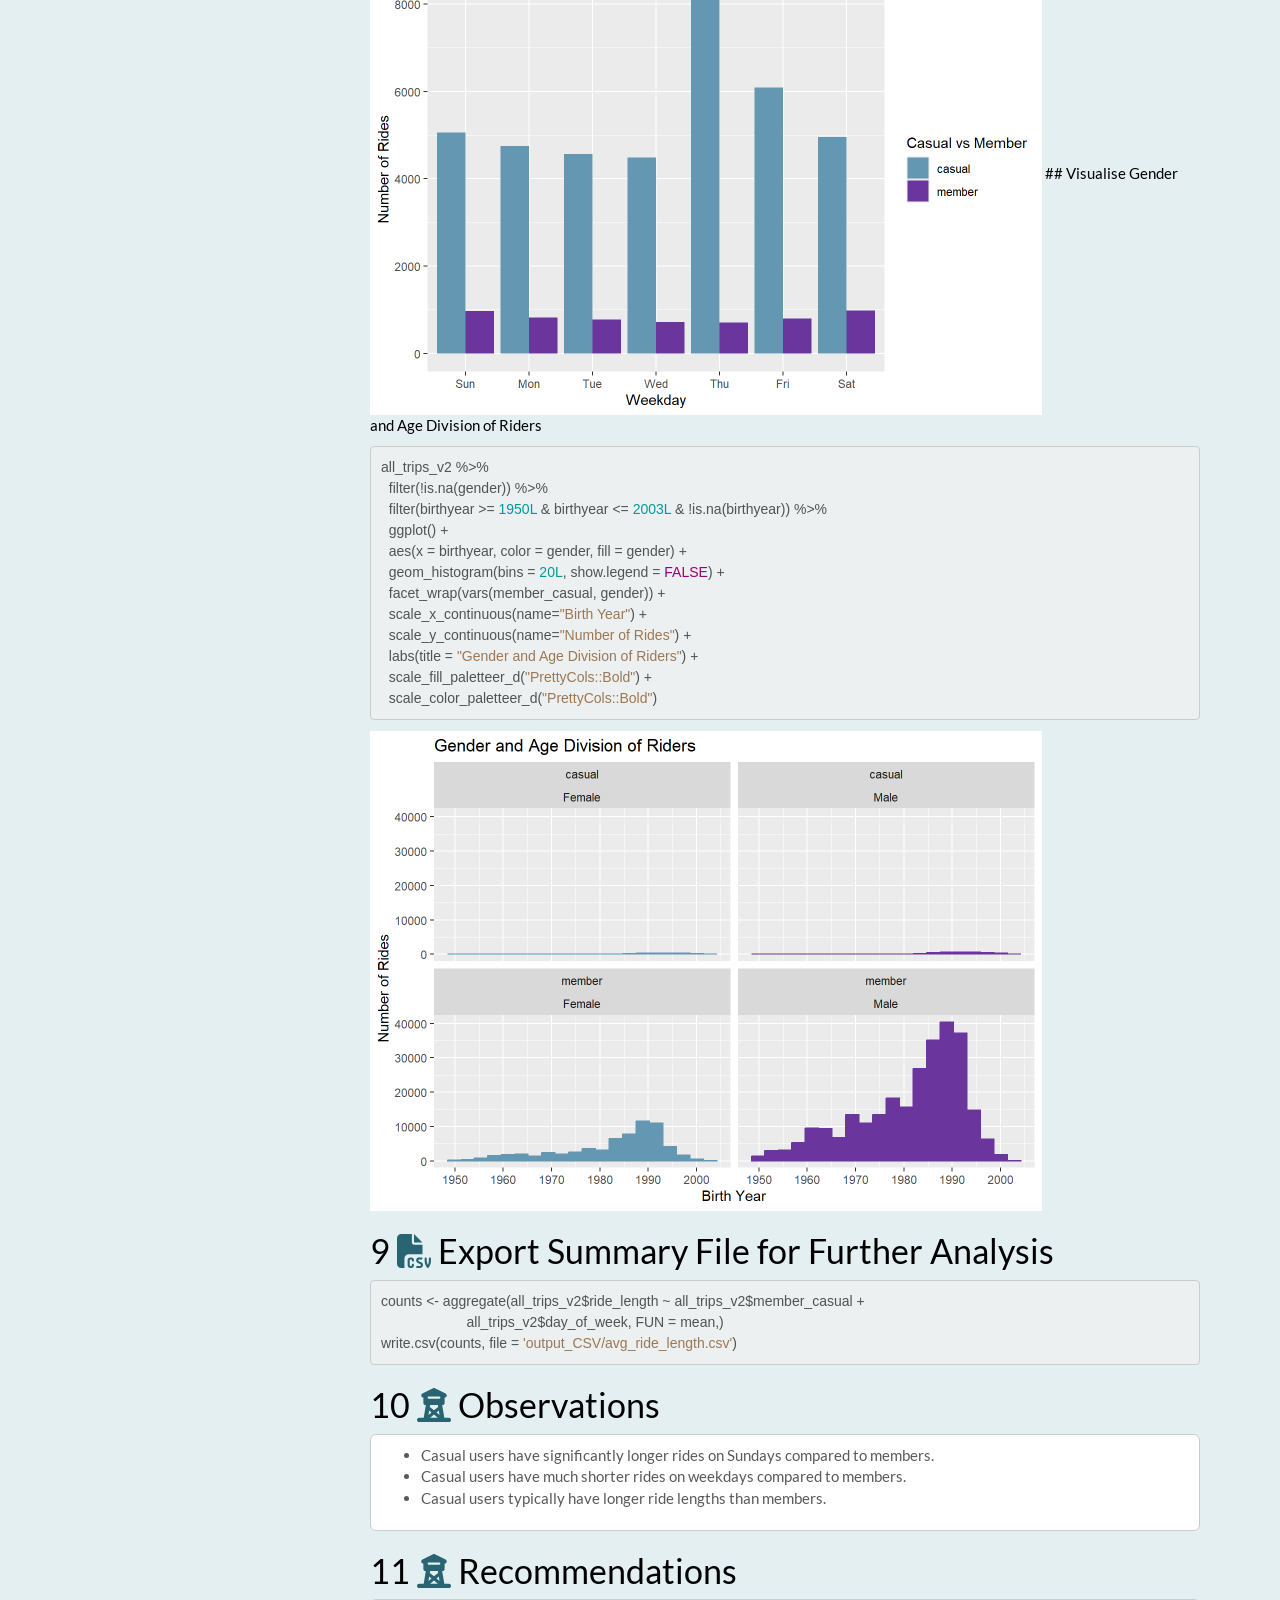
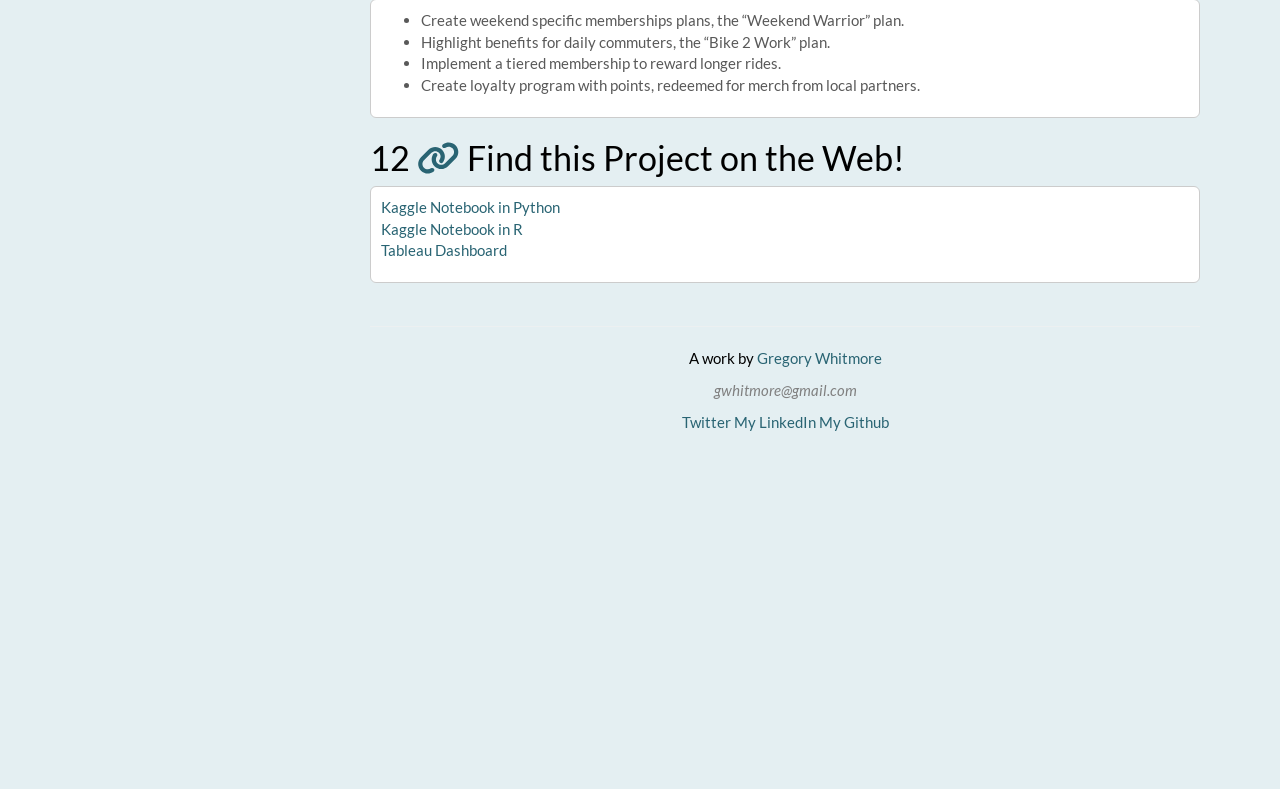
